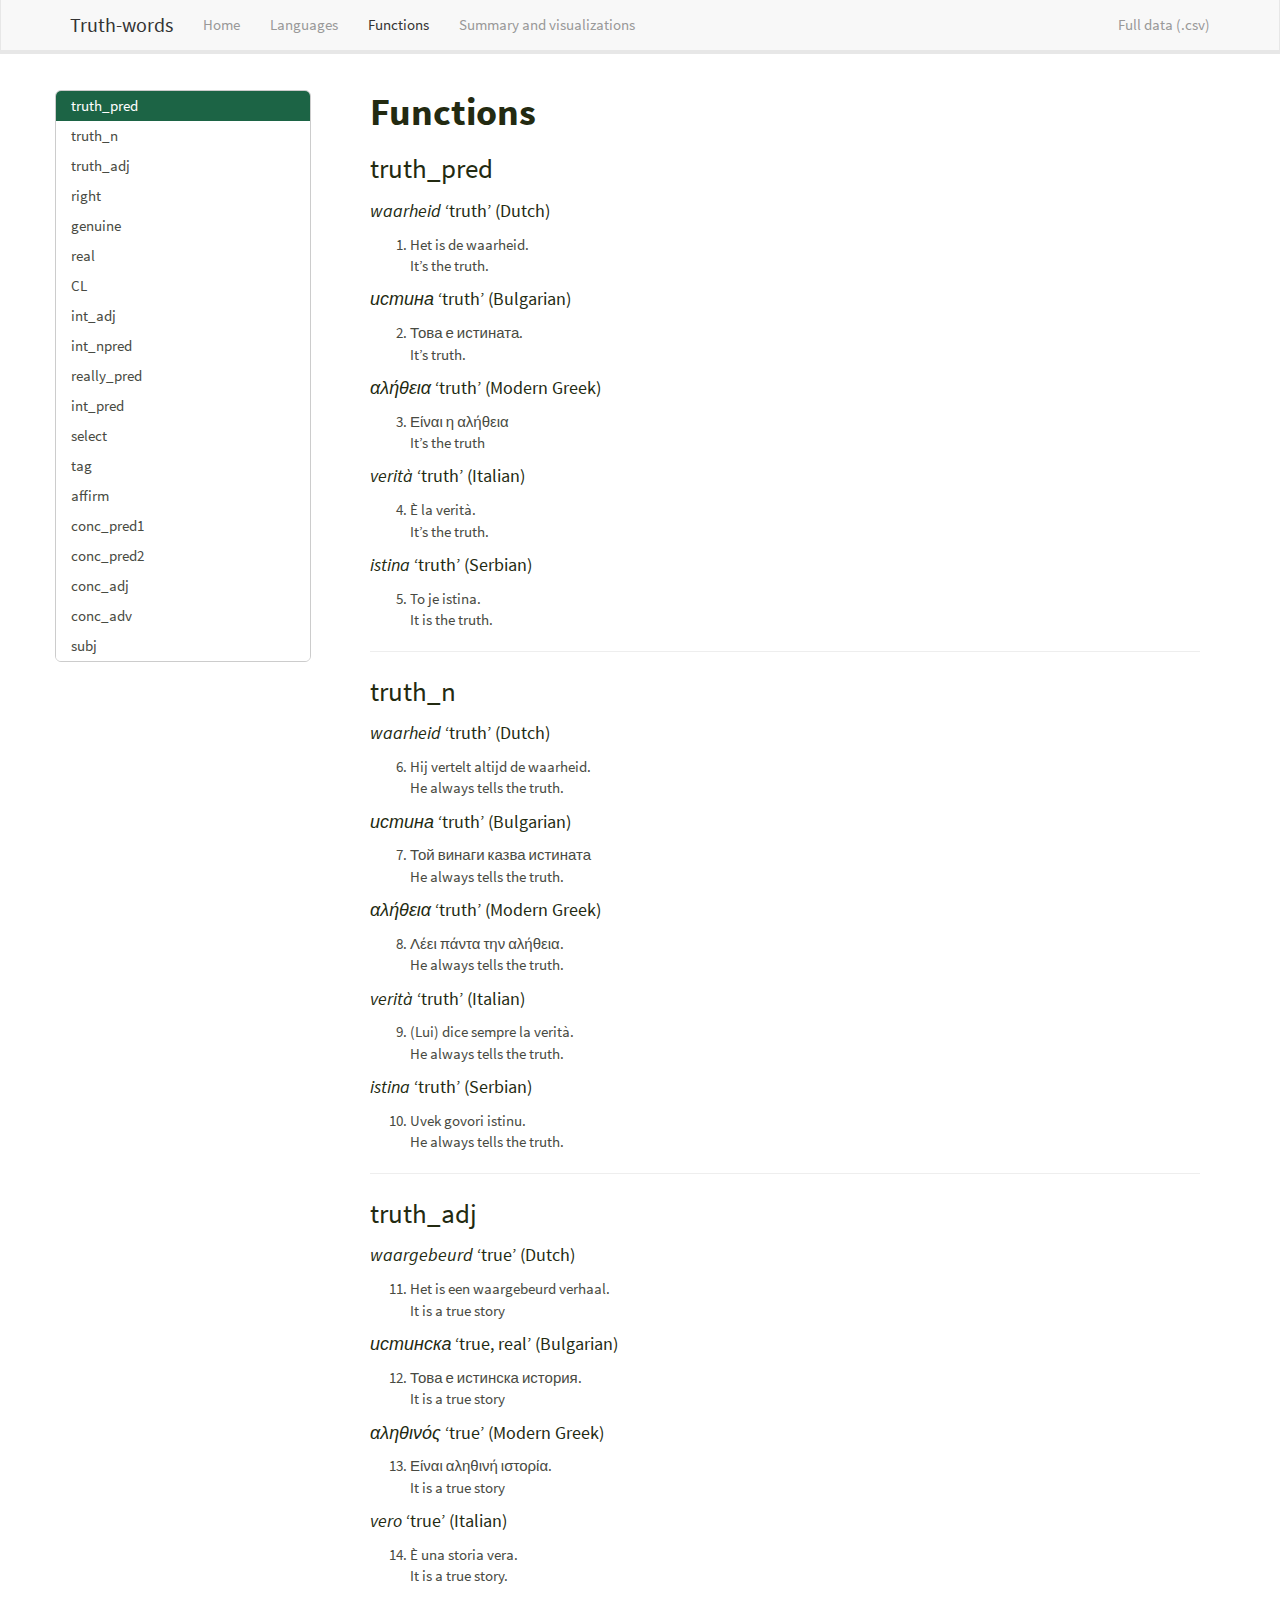
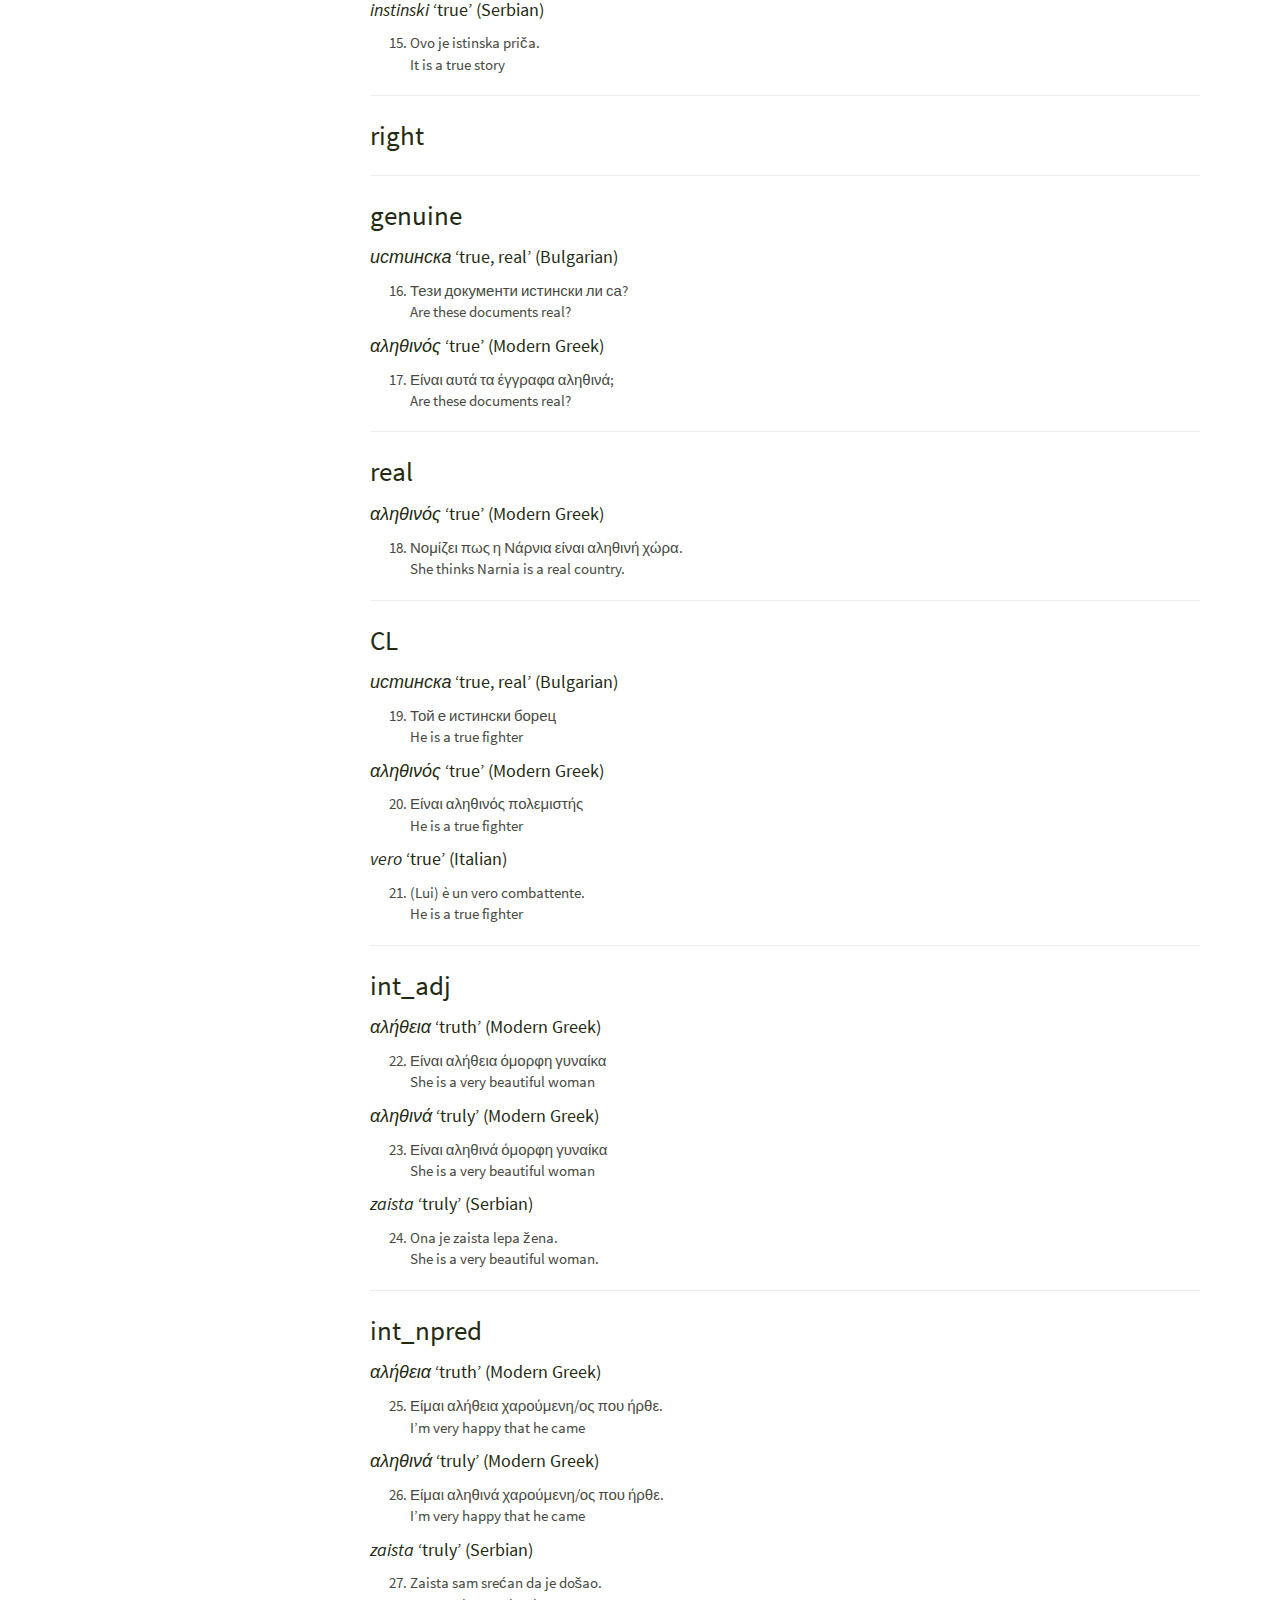
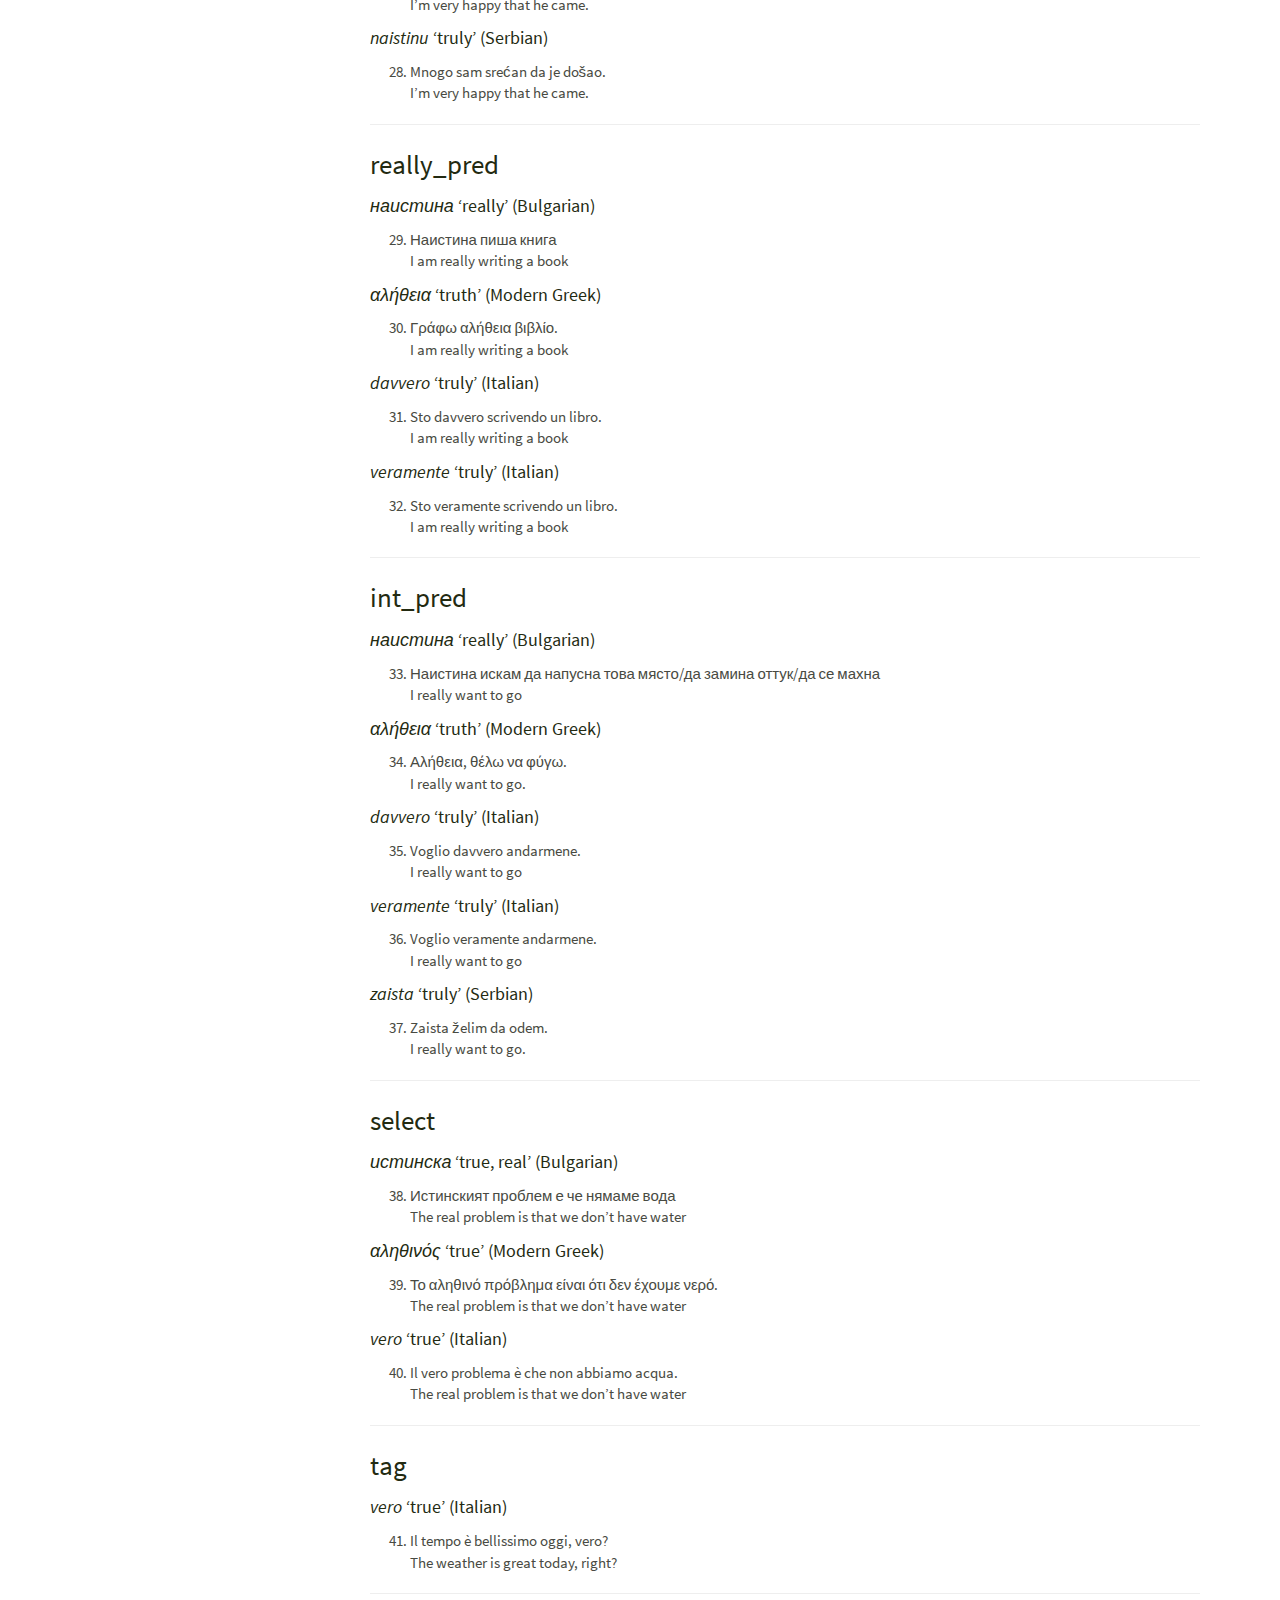
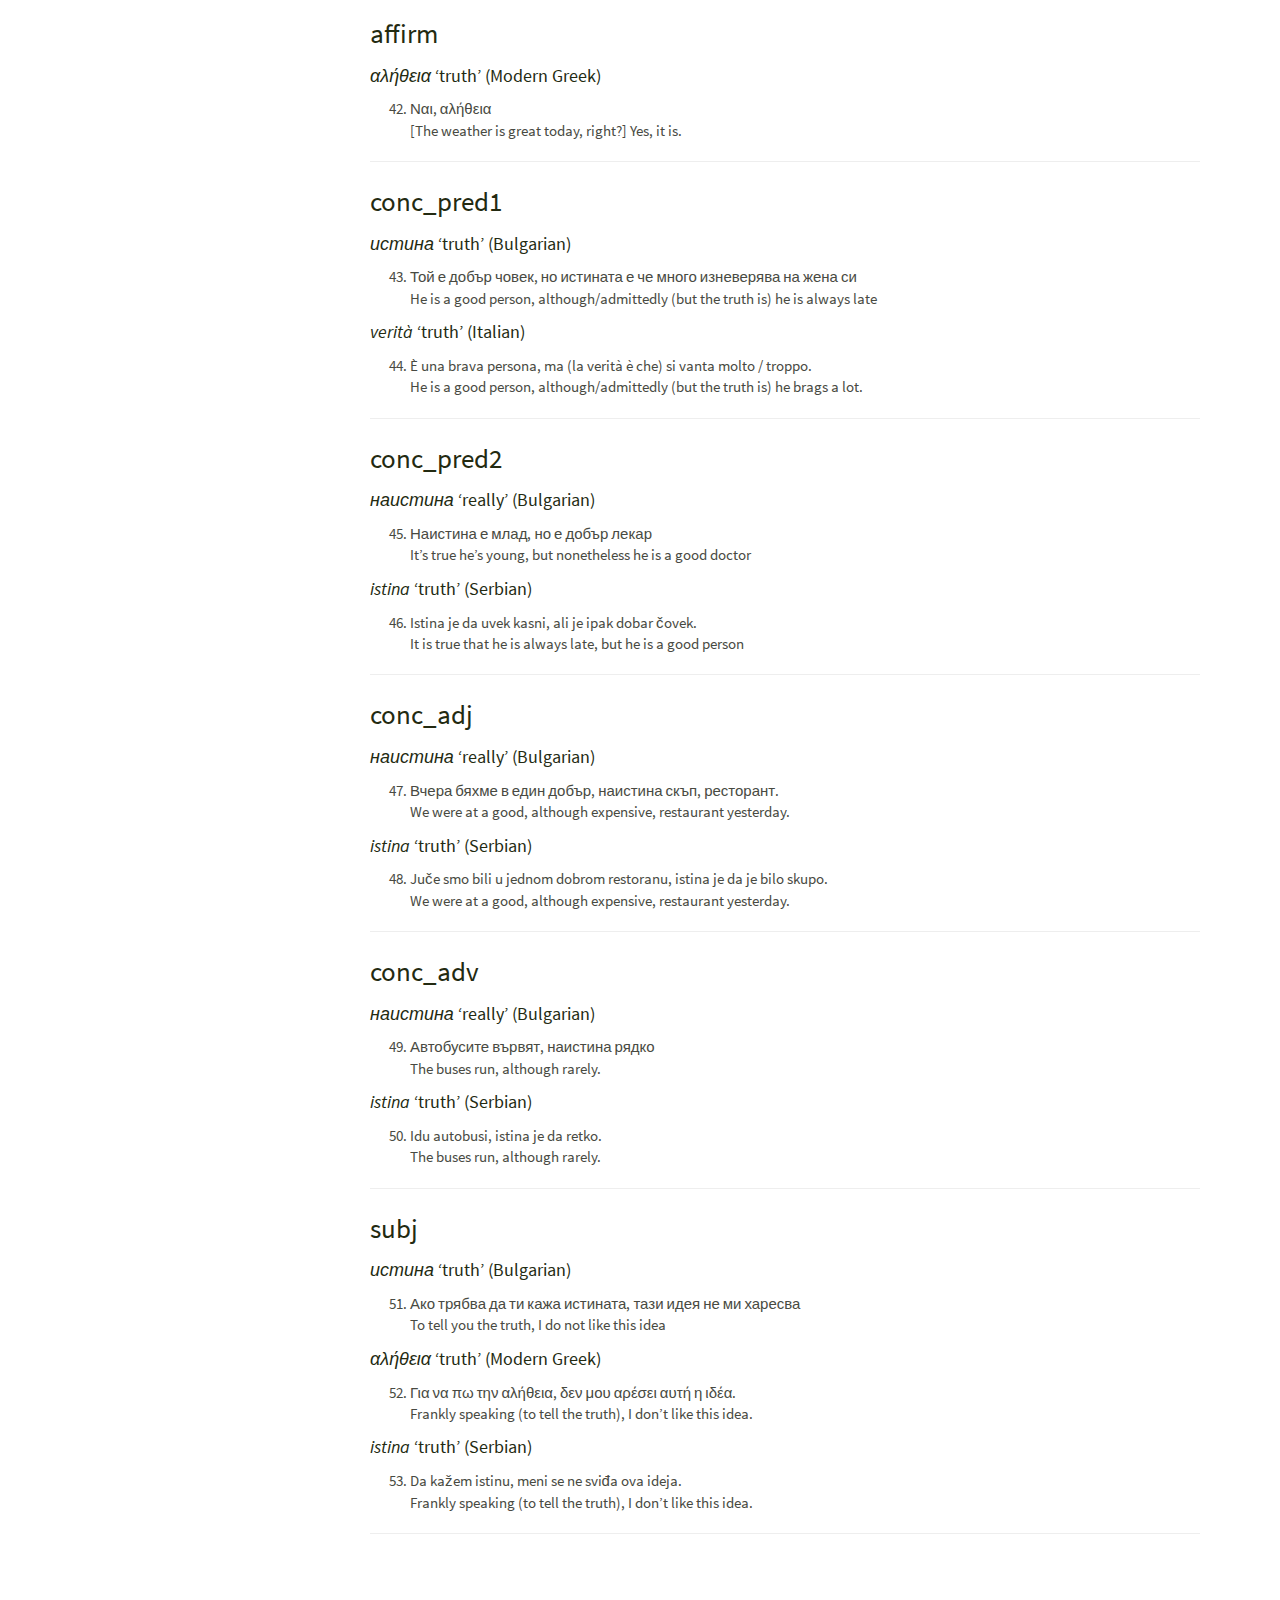
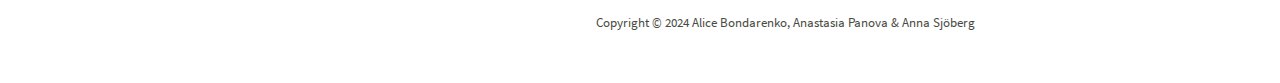
==== docs/functions.html @ 1bcda151 "Italian + maps" ====
<!DOCTYPE html>

<html>

<head>

<meta charset="utf-8" />
<meta name="generator" content="pandoc" />
<meta http-equiv="X-UA-Compatible" content="IE=EDGE" />




<title>Functions</title>

<script src="site_libs/header-attrs-2.27/header-attrs.js"></script>
<script src="site_libs/jquery-3.6.0/jquery-3.6.0.min.js"></script>
<meta name="viewport" content="width=device-width, initial-scale=1" />
<link href="site_libs/bootstrap-3.3.5/css/lumen.min.css" rel="stylesheet" />
<script src="site_libs/bootstrap-3.3.5/js/bootstrap.min.js"></script>
<script src="site_libs/bootstrap-3.3.5/shim/html5shiv.min.js"></script>
<script src="site_libs/bootstrap-3.3.5/shim/respond.min.js"></script>
<style>h1 {font-size: 34px;}
       h1.title {font-size: 38px;}
       h2 {font-size: 30px;}
       h3 {font-size: 24px;}
       h4 {font-size: 18px;}
       h5 {font-size: 16px;}
       h6 {font-size: 12px;}
       code {color: inherit; background-color: rgba(0, 0, 0, 0.04);}
       pre:not([class]) { background-color: white }</style>
<script src="site_libs/jqueryui-1.13.2/jquery-ui.min.js"></script>
<link href="site_libs/tocify-1.9.1/jquery.tocify.css" rel="stylesheet" />
<script src="site_libs/tocify-1.9.1/jquery.tocify.js"></script>
<script src="site_libs/navigation-1.1/tabsets.js"></script>
<link href="site_libs/highlightjs-9.12.0/default.css" rel="stylesheet" />
<script src="site_libs/highlightjs-9.12.0/highlight.js"></script>

<style type="text/css">
  code{white-space: pre-wrap;}
  span.smallcaps{font-variant: small-caps;}
  span.underline{text-decoration: underline;}
  div.column{display: inline-block; vertical-align: top; width: 50%;}
  div.hanging-indent{margin-left: 1.5em; text-indent: -1.5em;}
  ul.task-list{list-style: none;}
    </style>

<style type="text/css">code{white-space: pre;}</style>
<script type="text/javascript">
if (window.hljs) {
  hljs.configure({languages: []});
  hljs.initHighlightingOnLoad();
  if (document.readyState && document.readyState === "complete") {
    window.setTimeout(function() { hljs.initHighlighting(); }, 0);
  }
}
</script>






<link rel="stylesheet" href="style.css" type="text/css" />



<style type = "text/css">
.main-container {
  max-width: 940px;
  margin-left: auto;
  margin-right: auto;
}
img {
  max-width:100%;
}
.tabbed-pane {
  padding-top: 12px;
}
.html-widget {
  margin-bottom: 20px;
}
button.code-folding-btn:focus {
  outline: none;
}
summary {
  display: list-item;
}
details > summary > p:only-child {
  display: inline;
}
pre code {
  padding: 0;
}
</style>


<style type="text/css">
.dropdown-submenu {
  position: relative;
}
.dropdown-submenu>.dropdown-menu {
  top: 0;
  left: 100%;
  margin-top: -6px;
  margin-left: -1px;
  border-radius: 0 6px 6px 6px;
}
.dropdown-submenu:hover>.dropdown-menu {
  display: block;
}
.dropdown-submenu>a:after {
  display: block;
  content: " ";
  float: right;
  width: 0;
  height: 0;
  border-color: transparent;
  border-style: solid;
  border-width: 5px 0 5px 5px;
  border-left-color: #cccccc;
  margin-top: 5px;
  margin-right: -10px;
}
.dropdown-submenu:hover>a:after {
  border-left-color: #adb5bd;
}
.dropdown-submenu.pull-left {
  float: none;
}
.dropdown-submenu.pull-left>.dropdown-menu {
  left: -100%;
  margin-left: 10px;
  border-radius: 6px 0 6px 6px;
}
</style>

<script type="text/javascript">
// manage active state of menu based on current page
$(document).ready(function () {
  // active menu anchor
  href = window.location.pathname
  href = href.substr(href.lastIndexOf('/') + 1)
  if (href === "")
    href = "index.html";
  var menuAnchor = $('a[href="' + href + '"]');

  // mark the anchor link active (and if it's in a dropdown, also mark that active)
  var dropdown = menuAnchor.closest('li.dropdown');
  if (window.bootstrap) { // Bootstrap 4+
    menuAnchor.addClass('active');
    dropdown.find('> .dropdown-toggle').addClass('active');
  } else { // Bootstrap 3
    menuAnchor.parent().addClass('active');
    dropdown.addClass('active');
  }

  // Navbar adjustments
  var navHeight = $(".navbar").first().height() + 15;
  var style = document.createElement('style');
  var pt = "padding-top: " + navHeight + "px; ";
  var mt = "margin-top: -" + navHeight + "px; ";
  var css = "";
  // offset scroll position for anchor links (for fixed navbar)
  for (var i = 1; i <= 6; i++) {
    css += ".section h" + i + "{ " + pt + mt + "}\n";
  }
  style.innerHTML = "body {" + pt + "padding-bottom: 40px; }\n" + css;
  document.head.appendChild(style);
});
</script>

<!-- tabsets -->

<style type="text/css">
.tabset-dropdown > .nav-tabs {
  display: inline-table;
  max-height: 500px;
  min-height: 44px;
  overflow-y: auto;
  border: 1px solid #ddd;
  border-radius: 4px;
}

.tabset-dropdown > .nav-tabs > li.active:before, .tabset-dropdown > .nav-tabs.nav-tabs-open:before {
  content: "\e259";
  font-family: 'Glyphicons Halflings';
  display: inline-block;
  padding: 10px;
  border-right: 1px solid #ddd;
}

.tabset-dropdown > .nav-tabs.nav-tabs-open > li.active:before {
  content: "\e258";
  font-family: 'Glyphicons Halflings';
  border: none;
}

.tabset-dropdown > .nav-tabs > li.active {
  display: block;
}

.tabset-dropdown > .nav-tabs > li > a,
.tabset-dropdown > .nav-tabs > li > a:focus,
.tabset-dropdown > .nav-tabs > li > a:hover {
  border: none;
  display: inline-block;
  border-radius: 4px;
  background-color: transparent;
}

.tabset-dropdown > .nav-tabs.nav-tabs-open > li {
  display: block;
  float: none;
}

.tabset-dropdown > .nav-tabs > li {
  display: none;
}
</style>

<!-- code folding -->



<style type="text/css">

#TOC {
  margin: 25px 0px 20px 0px;
}
@media (max-width: 768px) {
#TOC {
  position: relative;
  width: 100%;
}
}

@media print {
.toc-content {
  /* see https://github.com/w3c/csswg-drafts/issues/4434 */
  float: right;
}
}

.toc-content {
  padding-left: 30px;
  padding-right: 40px;
}

div.main-container {
  max-width: 1200px;
}

div.tocify {
  width: 20%;
  max-width: 260px;
  max-height: 85%;
}

@media (min-width: 768px) and (max-width: 991px) {
  div.tocify {
    width: 25%;
  }
}

@media (max-width: 767px) {
  div.tocify {
    width: 100%;
    max-width: none;
  }
}

.tocify ul, .tocify li {
  line-height: 20px;
}

.tocify-subheader .tocify-item {
  font-size: 0.90em;
}

.tocify .list-group-item {
  border-radius: 0px;
}


</style>



</head>

<body>


<div class="container-fluid main-container">


<!-- setup 3col/9col grid for toc_float and main content  -->
<div class="row">
<div class="col-xs-12 col-sm-4 col-md-3">
<div id="TOC" class="tocify">
</div>
</div>

<div class="toc-content col-xs-12 col-sm-8 col-md-9">




<div class="navbar navbar-default  navbar-fixed-top" role="navigation">
  <div class="container">
    <div class="navbar-header">
      <button type="button" class="navbar-toggle collapsed" data-toggle="collapse" data-bs-toggle="collapse" data-target="#navbar" data-bs-target="#navbar">
        <span class="icon-bar"></span>
        <span class="icon-bar"></span>
        <span class="icon-bar"></span>
      </button>
      <a class="navbar-brand" href="index.html">Truth-words</a>
    </div>
    <div id="navbar" class="navbar-collapse collapse">
      <ul class="nav navbar-nav">
        <li>
  <a href="index.html">Home</a>
</li>
<li>
  <a href="languages.html">Languages</a>
</li>
<li>
  <a href="functions.html">Functions</a>
</li>
<li>
  <a href="summary.html">Summary and visualizations</a>
</li>
      </ul>
      <ul class="nav navbar-nav navbar-right">
        <li>
  <a href="data.csv">Full data (.csv)</a>
</li>
      </ul>
    </div><!--/.nav-collapse -->
  </div><!--/.container -->
</div><!--/.navbar -->

<div id="header">



<h1 class="title toc-ignore">Functions</h1>

</div>


<div id="truth_pred" class="section level2">
<h2>truth_pred</h2>
<div id="waarheid-truth-dutch" class="section level4">
<h4><em>waarheid</em> ‘truth’ (Dutch)</h4>
<ol class="example" style="list-style-type: decimal">
<li>Het is de waarheid.<br />
It’s the truth.</li>
</ol>
</div>
<div id="истина-truth-bulgarian" class="section level4">
<h4><em>истина</em> ‘truth’ (Bulgarian)</h4>
<ol start="2" class="example" style="list-style-type: decimal">
<li>Това е истината.<br />
It’s truth.</li>
</ol>
</div>
<div id="αλήθεια-truth-modern-greek" class="section level4">
<h4><em>αλήθεια</em> ‘truth’ (Modern Greek)</h4>
<ol start="3" class="example" style="list-style-type: decimal">
<li>Είναι η αλήθεια<br />
It’s the truth</li>
</ol>
</div>
<div id="verità-truth-italian" class="section level4">
<h4><em>verità</em> ‘truth’ (Italian)</h4>
<ol start="4" class="example" style="list-style-type: decimal">
<li>È la verità.<br />
It’s the truth.</li>
</ol>
</div>
<div id="istina-truth-serbian" class="section level4">
<h4><em>istina</em> ‘truth’ (Serbian)</h4>
<ol start="5" class="example" style="list-style-type: decimal">
<li>To je istina.<br />
It is the truth.</li>
</ol>
<hr />
</div>
</div>
<div id="truth_n" class="section level2">
<h2>truth_n</h2>
<div id="waarheid-truth-dutch-1" class="section level4">
<h4><em>waarheid</em> ‘truth’ (Dutch)</h4>
<ol start="6" class="example" style="list-style-type: decimal">
<li>Hij vertelt altijd de waarheid.<br />
He always tells the truth.</li>
</ol>
</div>
<div id="истина-truth-bulgarian-1" class="section level4">
<h4><em>истина</em> ‘truth’ (Bulgarian)</h4>
<ol start="7" class="example" style="list-style-type: decimal">
<li>Той винаги казва истината<br />
He always tells the truth.</li>
</ol>
</div>
<div id="αλήθεια-truth-modern-greek-1" class="section level4">
<h4><em>αλήθεια</em> ‘truth’ (Modern Greek)</h4>
<ol start="8" class="example" style="list-style-type: decimal">
<li>Λέει πάντα την αλήθεια.<br />
He always tells the truth.</li>
</ol>
</div>
<div id="verità-truth-italian-1" class="section level4">
<h4><em>verità</em> ‘truth’ (Italian)</h4>
<ol start="9" class="example" style="list-style-type: decimal">
<li>(Lui) dice sempre la verità.<br />
He always tells the truth.</li>
</ol>
</div>
<div id="istina-truth-serbian-1" class="section level4">
<h4><em>istina</em> ‘truth’ (Serbian)</h4>
<ol start="10" class="example" style="list-style-type: decimal">
<li>Uvek govori istinu.<br />
He always tells the truth.</li>
</ol>
<hr />
</div>
</div>
<div id="truth_adj" class="section level2">
<h2>truth_adj</h2>
<div id="waargebeurd-true-dutch" class="section level4">
<h4><em>waargebeurd</em> ‘true’ (Dutch)</h4>
<ol start="11" class="example" style="list-style-type: decimal">
<li>Het is een waargebeurd verhaal.<br />
It is a true story</li>
</ol>
</div>
<div id="истинска-true-real-bulgarian" class="section level4">
<h4><em>истинска</em> ‘true, real’ (Bulgarian)</h4>
<ol start="12" class="example" style="list-style-type: decimal">
<li>Това е истинска история.<br />
It is a true story</li>
</ol>
</div>
<div id="αληθινός-true-modern-greek" class="section level4">
<h4><em>αληθινός</em> ‘true’ (Modern Greek)</h4>
<ol start="13" class="example" style="list-style-type: decimal">
<li>Είναι αληθινή ιστορία.<br />
It is a true story</li>
</ol>
</div>
<div id="vero-true-italian" class="section level4">
<h4><em>vero</em> ‘true’ (Italian)</h4>
<ol start="14" class="example" style="list-style-type: decimal">
<li>È una storia vera.<br />
It is a true story.</li>
</ol>
</div>
<div id="instinski-true-serbian" class="section level4">
<h4><em>instinski</em> ‘true’ (Serbian)</h4>
<ol start="15" class="example" style="list-style-type: decimal">
<li>Ovo je istinska priča.<br />
It is a true story</li>
</ol>
<hr />
</div>
</div>
<div id="right" class="section level2">
<h2>right</h2>
<hr />
</div>
<div id="genuine" class="section level2">
<h2>genuine</h2>
<div id="истинска-true-real-bulgarian-1" class="section level4">
<h4><em>истинска</em> ‘true, real’ (Bulgarian)</h4>
<ol start="16" class="example" style="list-style-type: decimal">
<li>Тези документи истински ли са?<br />
Are these documents real?</li>
</ol>
</div>
<div id="αληθινός-true-modern-greek-1" class="section level4">
<h4><em>αληθινός</em> ‘true’ (Modern Greek)</h4>
<ol start="17" class="example" style="list-style-type: decimal">
<li>Είναι αυτά τα έγγραφα αληθινά;<br />
Are these documents real?</li>
</ol>
<hr />
</div>
</div>
<div id="real" class="section level2">
<h2>real</h2>
<div id="αληθινός-true-modern-greek-2" class="section level4">
<h4><em>αληθινός</em> ‘true’ (Modern Greek)</h4>
<ol start="18" class="example" style="list-style-type: decimal">
<li>Νομίζει πως η Νάρνια είναι αληθινή χώρα.<br />
She thinks Narnia is a real country.</li>
</ol>
<hr />
</div>
</div>
<div id="cl" class="section level2">
<h2>CL</h2>
<div id="истинска-true-real-bulgarian-2" class="section level4">
<h4><em>истинска</em> ‘true, real’ (Bulgarian)</h4>
<ol start="19" class="example" style="list-style-type: decimal">
<li>Той е истински борец<br />
He is a true fighter</li>
</ol>
</div>
<div id="αληθινός-true-modern-greek-3" class="section level4">
<h4><em>αληθινός</em> ‘true’ (Modern Greek)</h4>
<ol start="20" class="example" style="list-style-type: decimal">
<li>Είναι αληθινός πολεμιστής<br />
He is a true fighter</li>
</ol>
</div>
<div id="vero-true-italian-1" class="section level4">
<h4><em>vero</em> ‘true’ (Italian)</h4>
<ol start="21" class="example" style="list-style-type: decimal">
<li>(Lui) è un vero combattente.<br />
He is a true fighter</li>
</ol>
<hr />
</div>
</div>
<div id="int_adj" class="section level2">
<h2>int_adj</h2>
<div id="αλήθεια-truth-modern-greek-2" class="section level4">
<h4><em>αλήθεια</em> ‘truth’ (Modern Greek)</h4>
<ol start="22" class="example" style="list-style-type: decimal">
<li>Είναι αλήθεια όμορφη γυναίκα<br />
She is a very beautiful woman</li>
</ol>
</div>
<div id="αληθινά-truly-modern-greek" class="section level4">
<h4><em>αληθινά</em> ‘truly’ (Modern Greek)</h4>
<ol start="23" class="example" style="list-style-type: decimal">
<li>Είναι αληθινά όμορφη γυναίκα<br />
She is a very beautiful woman</li>
</ol>
</div>
<div id="zaista-truly-serbian" class="section level4">
<h4><em>zaista</em> ‘truly’ (Serbian)</h4>
<ol start="24" class="example" style="list-style-type: decimal">
<li>Ona je zaista lepa žena.<br />
She is a very beautiful woman.</li>
</ol>
<hr />
</div>
</div>
<div id="int_npred" class="section level2">
<h2>int_npred</h2>
<div id="αλήθεια-truth-modern-greek-3" class="section level4">
<h4><em>αλήθεια</em> ‘truth’ (Modern Greek)</h4>
<ol start="25" class="example" style="list-style-type: decimal">
<li>Είμαι αλήθεια χαρούμενη/ος που ήρθε.<br />
I’m very happy that he came</li>
</ol>
</div>
<div id="αληθινά-truly-modern-greek-1" class="section level4">
<h4><em>αληθινά</em> ‘truly’ (Modern Greek)</h4>
<ol start="26" class="example" style="list-style-type: decimal">
<li>Είμαι αληθινά χαρούμενη/ος που ήρθε.<br />
I’m very happy that he came</li>
</ol>
</div>
<div id="zaista-truly-serbian-1" class="section level4">
<h4><em>zaista</em> ‘truly’ (Serbian)</h4>
<ol start="27" class="example" style="list-style-type: decimal">
<li>Zaista sam srećan da je došao.<br />
I’m very happy that he came.</li>
</ol>
</div>
<div id="naistinu-truly-serbian" class="section level4">
<h4><em>naistinu</em> ‘truly’ (Serbian)</h4>
<ol start="28" class="example" style="list-style-type: decimal">
<li>Mnogo sam srećan da je došao.<br />
I’m very happy that he came.</li>
</ol>
<hr />
</div>
</div>
<div id="really_pred" class="section level2">
<h2>really_pred</h2>
<div id="наистина-really-bulgarian" class="section level4">
<h4><em>наистина</em> ‘really’ (Bulgarian)</h4>
<ol start="29" class="example" style="list-style-type: decimal">
<li>Наистина пиша книга<br />
I am really writing a book</li>
</ol>
</div>
<div id="αλήθεια-truth-modern-greek-4" class="section level4">
<h4><em>αλήθεια</em> ‘truth’ (Modern Greek)</h4>
<ol start="30" class="example" style="list-style-type: decimal">
<li>Γράφω αλήθεια βιβλίο.<br />
I am really writing a book</li>
</ol>
</div>
<div id="davvero-truly-italian" class="section level4">
<h4><em>davvero</em> ‘truly’ (Italian)</h4>
<ol start="31" class="example" style="list-style-type: decimal">
<li>Sto davvero scrivendo un libro.<br />
I am really writing a book</li>
</ol>
</div>
<div id="veramente-truly-italian" class="section level4">
<h4><em>veramente</em> ‘truly’ (Italian)</h4>
<ol start="32" class="example" style="list-style-type: decimal">
<li>Sto veramente scrivendo un libro.<br />
I am really writing a book</li>
</ol>
<hr />
</div>
</div>
<div id="int_pred" class="section level2">
<h2>int_pred</h2>
<div id="наистина-really-bulgarian-1" class="section level4">
<h4><em>наистина</em> ‘really’ (Bulgarian)</h4>
<ol start="33" class="example" style="list-style-type: decimal">
<li>Наистина искам да напусна това място/да замина оттук/да се
махна<br />
I really want to go</li>
</ol>
</div>
<div id="αλήθεια-truth-modern-greek-5" class="section level4">
<h4><em>αλήθεια</em> ‘truth’ (Modern Greek)</h4>
<ol start="34" class="example" style="list-style-type: decimal">
<li>Αλήθεια, θέλω να φύγω.<br />
I really want to go.</li>
</ol>
</div>
<div id="davvero-truly-italian-1" class="section level4">
<h4><em>davvero</em> ‘truly’ (Italian)</h4>
<ol start="35" class="example" style="list-style-type: decimal">
<li>Voglio davvero andarmene.<br />
I really want to go</li>
</ol>
</div>
<div id="veramente-truly-italian-1" class="section level4">
<h4><em>veramente</em> ‘truly’ (Italian)</h4>
<ol start="36" class="example" style="list-style-type: decimal">
<li>Voglio veramente andarmene.<br />
I really want to go</li>
</ol>
</div>
<div id="zaista-truly-serbian-2" class="section level4">
<h4><em>zaista</em> ‘truly’ (Serbian)</h4>
<ol start="37" class="example" style="list-style-type: decimal">
<li>Zaista želim da odem.<br />
I really want to go.</li>
</ol>
<hr />
</div>
</div>
<div id="select" class="section level2">
<h2>select</h2>
<div id="истинска-true-real-bulgarian-3" class="section level4">
<h4><em>истинска</em> ‘true, real’ (Bulgarian)</h4>
<ol start="38" class="example" style="list-style-type: decimal">
<li>Истинският проблем е че нямаме вода<br />
The real problem is that we don’t have water</li>
</ol>
</div>
<div id="αληθινός-true-modern-greek-4" class="section level4">
<h4><em>αληθινός</em> ‘true’ (Modern Greek)</h4>
<ol start="39" class="example" style="list-style-type: decimal">
<li>Το αληθινό πρόβλημα είναι ότι δεν έχουμε νερό.<br />
The real problem is that we don’t have water</li>
</ol>
</div>
<div id="vero-true-italian-2" class="section level4">
<h4><em>vero</em> ‘true’ (Italian)</h4>
<ol start="40" class="example" style="list-style-type: decimal">
<li>Il vero problema è che non abbiamo acqua.<br />
The real problem is that we don’t have water</li>
</ol>
<hr />
</div>
</div>
<div id="tag" class="section level2">
<h2>tag</h2>
<div id="vero-true-italian-3" class="section level4">
<h4><em>vero</em> ‘true’ (Italian)</h4>
<ol start="41" class="example" style="list-style-type: decimal">
<li>Il tempo è bellissimo oggi, vero?<br />
The weather is great today, right?</li>
</ol>
<hr />
</div>
</div>
<div id="affirm" class="section level2">
<h2>affirm</h2>
<div id="αλήθεια-truth-modern-greek-6" class="section level4">
<h4><em>αλήθεια</em> ‘truth’ (Modern Greek)</h4>
<ol start="42" class="example" style="list-style-type: decimal">
<li>Ναι, αλήθεια<br />
[The weather is great today, right?] Yes, it is.</li>
</ol>
<hr />
</div>
</div>
<div id="conc_pred1" class="section level2">
<h2>conc_pred1</h2>
<div id="истина-truth-bulgarian-2" class="section level4">
<h4><em>истина</em> ‘truth’ (Bulgarian)</h4>
<ol start="43" class="example" style="list-style-type: decimal">
<li>Той е добър човек, но истината е че много изневерява на жена
си<br />
He is a good person, although/admittedly (but the truth is) he is always
late</li>
</ol>
</div>
<div id="verità-truth-italian-2" class="section level4">
<h4><em>verità</em> ‘truth’ (Italian)</h4>
<ol start="44" class="example" style="list-style-type: decimal">
<li>È una brava persona, ma (la verità è che) si vanta molto /
troppo.<br />
He is a good person, although/admittedly (but the truth is) he brags a
lot.</li>
</ol>
<hr />
</div>
</div>
<div id="conc_pred2" class="section level2">
<h2>conc_pred2</h2>
<div id="наистина-really-bulgarian-2" class="section level4">
<h4><em>наистина</em> ‘really’ (Bulgarian)</h4>
<ol start="45" class="example" style="list-style-type: decimal">
<li>Наистина е млад, но е добър лекар<br />
It’s true he’s young, but nonetheless he is a good doctor</li>
</ol>
</div>
<div id="istina-truth-serbian-2" class="section level4">
<h4><em>istina</em> ‘truth’ (Serbian)</h4>
<ol start="46" class="example" style="list-style-type: decimal">
<li>Istina je da uvek kasni, ali je ipak dobar čovek.<br />
It is true that he is always late, but he is a good person</li>
</ol>
<hr />
</div>
</div>
<div id="conc_adj" class="section level2">
<h2>conc_adj</h2>
<div id="наистина-really-bulgarian-3" class="section level4">
<h4><em>наистина</em> ‘really’ (Bulgarian)</h4>
<ol start="47" class="example" style="list-style-type: decimal">
<li>Вчера бяхме в един добър, наистина скъп, ресторант.<br />
We were at a good, although expensive, restaurant yesterday.</li>
</ol>
</div>
<div id="istina-truth-serbian-3" class="section level4">
<h4><em>istina</em> ‘truth’ (Serbian)</h4>
<ol start="48" class="example" style="list-style-type: decimal">
<li>Juče smo bili u jednom dobrom restoranu, istina je da je bilo
skupo.<br />
We were at a good, although expensive, restaurant yesterday.</li>
</ol>
<hr />
</div>
</div>
<div id="conc_adv" class="section level2">
<h2>conc_adv</h2>
<div id="наистина-really-bulgarian-4" class="section level4">
<h4><em>наистина</em> ‘really’ (Bulgarian)</h4>
<ol start="49" class="example" style="list-style-type: decimal">
<li>Автобусите вървят, наистина рядко<br />
The buses run, although rarely.</li>
</ol>
</div>
<div id="istina-truth-serbian-4" class="section level4">
<h4><em>istina</em> ‘truth’ (Serbian)</h4>
<ol start="50" class="example" style="list-style-type: decimal">
<li>Idu autobusi, istina je da retko.<br />
The buses run, although rarely.</li>
</ol>
<hr />
</div>
</div>
<div id="subj" class="section level2">
<h2>subj</h2>
<div id="истина-truth-bulgarian-3" class="section level4">
<h4><em>истина</em> ‘truth’ (Bulgarian)</h4>
<ol start="51" class="example" style="list-style-type: decimal">
<li>Ако трябва да ти кажа истината, тази идея не ми харесва<br />
To tell you the truth, I do not like this idea</li>
</ol>
</div>
<div id="αλήθεια-truth-modern-greek-7" class="section level4">
<h4><em>αλήθεια</em> ‘truth’ (Modern Greek)</h4>
<ol start="52" class="example" style="list-style-type: decimal">
<li>Για να πω την αλήθεια, δεν μου αρέσει αυτή η ιδέα.<br />
Frankly speaking (to tell the truth), I don’t like this idea.</li>
</ol>
</div>
<div id="istina-truth-serbian-5" class="section level4">
<h4><em>istina</em> ‘truth’ (Serbian)</h4>
<ol start="53" class="example" style="list-style-type: decimal">
<li>Da kažem istinu, meni se ne sviđa ova ideja.<br />
Frankly speaking (to tell the truth), I don’t like this idea.</li>
</ol>
<hr />
</div>
</div>

<p style="margin-top: 80px; text-align: center; font-size: 13px">Copyright &copy; 2024 Alice Bondarenko,  Anastasia Panova & Anna Sjöberg</p>


</div>
</div>

</div>

<script>

// add bootstrap table styles to pandoc tables
function bootstrapStylePandocTables() {
  $('tr.odd').parent('tbody').parent('table').addClass('table table-condensed');
}
$(document).ready(function () {
  bootstrapStylePandocTables();
});


</script>

<!-- tabsets -->

<script>
$(document).ready(function () {
  window.buildTabsets("TOC");
});

$(document).ready(function () {
  $('.tabset-dropdown > .nav-tabs > li').click(function () {
    $(this).parent().toggleClass('nav-tabs-open');
  });
});
</script>

<!-- code folding -->

<script>
$(document).ready(function ()  {

    // temporarily add toc-ignore selector to headers for the consistency with Pandoc
    $('.unlisted.unnumbered').addClass('toc-ignore')

    // move toc-ignore selectors from section div to header
    $('div.section.toc-ignore')
        .removeClass('toc-ignore')
        .children('h1,h2,h3,h4,h5').addClass('toc-ignore');

    // establish options
    var options = {
      selectors: "h1,h2,h3",
      theme: "bootstrap3",
      context: '.toc-content',
      hashGenerator: function (text) {
        return text.replace(/[.\\/?&!#<>]/g, '').replace(/\s/g, '_');
      },
      ignoreSelector: ".toc-ignore",
      scrollTo: 0
    };
    options.showAndHide = true;
    options.smoothScroll = true;

    // tocify
    var toc = $("#TOC").tocify(options).data("toc-tocify");
});
</script>

<!-- dynamically load mathjax for compatibility with self-contained -->
<script>
  (function () {
    var script = document.createElement("script");
    script.type = "text/javascript";
    script.src  = "https://mathjax.rstudio.com/latest/MathJax.js?config=TeX-AMS-MML_HTMLorMML";
    document.getElementsByTagName("head")[0].appendChild(script);
  })();
</script>

</body>
</html>
---- docs/site_libs/bootstrap-3.3.5/css/lumen.min.css ----
@font-face {
  font-family: 'Source Sans Pro';
  font-style: normal;
  font-weight: 300;
  src: url(fonts/SourceSansProLight.ttf) format('truetype');
}
@font-face {
  font-family: 'Source Sans Pro';
  font-style: normal;
  font-weight: 400;
  src: url(fonts/SourceSansPro.ttf) format('truetype');
}
@font-face {
  font-family: 'Source Sans Pro';
  font-style: normal;
  font-weight: 700;
  src: url(fonts/SourceSansProBold.ttf) format('truetype');
}

@font-face {
  font-family: 'Source Sans Pro';
  font-style: italic;
  font-weight: 400;
  src: url(fonts/SourceSansProItalic.ttf) format('truetype');
}

/*
 * bootswatch v3.3.6
 * Homepage: http://bootswatch.com
 * Copyright 2012-2015 Thomas Park
 * Licensed under MIT
 * Based on Bootstrap
*//*!
 * Bootstrap v3.3.6 (http://getbootstrap.com)
 * Copyright 2011-2015 Twitter, Inc.
 * Licensed under MIT (https://github.com/twbs/bootstrap/blob/master/LICENSE)
 *//*! normalize.css v3.0.3 | MIT License | github.com/necolas/normalize.css */html{font-family:sans-serif;-ms-text-size-adjust:100%;-webkit-text-size-adjust:100%}body{margin:0}article,aside,details,figcaption,figure,footer,header,hgroup,main,menu,nav,section,summary{display:block}audio,canvas,progress,video{display:inline-block;vertical-align:baseline}audio:not([controls]){display:none;height:0}[hidden],template{display:none}a{background-color:transparent}a:active,a:hover{outline:0}abbr[title]{border-bottom:1px dotted}b,strong{font-weight:bold}dfn{font-style:italic}h1{font-size:2em;margin:0.67em 0}mark{background:#ff0;color:#000}small{font-size:80%}sub,sup{font-size:75%;line-height:0;position:relative;vertical-align:baseline}sup{top:-0.5em}sub{bottom:-0.25em}img{border:0}svg:not(:root){overflow:hidden}figure{margin:1em 40px}hr{-webkit-box-sizing:content-box;-moz-box-sizing:content-box;box-sizing:content-box;height:0}pre{overflow:auto}code,kbd,pre,samp{font-family:monospace, monospace;font-size:1em}button,input,optgroup,select,textarea{color:inherit;font:inherit;margin:0}button{overflow:visible}button,select{text-transform:none}button,html input[type="button"],input[type="reset"],input[type="submit"]{-webkit-appearance:button;cursor:pointer}button[disabled],html input[disabled]{cursor:default}button::-moz-focus-inner,input::-moz-focus-inner{border:0;padding:0}input{line-height:normal}input[type="checkbox"],input[type="radio"]{-webkit-box-sizing:border-box;-moz-box-sizing:border-box;box-sizing:border-box;padding:0}input[type="number"]::-webkit-inner-spin-button,input[type="number"]::-webkit-outer-spin-button{height:auto}input[type="search"]{-webkit-appearance:textfield;-webkit-box-sizing:content-box;-moz-box-sizing:content-box;box-sizing:content-box}input[type="search"]::-webkit-search-cancel-button,input[type="search"]::-webkit-search-decoration{-webkit-appearance:none}fieldset{border:1px solid #c0c0c0;margin:0 2px;padding:0.35em 0.625em 0.75em}legend{border:0;padding:0}textarea{overflow:auto}optgroup{font-weight:bold}table{border-collapse:collapse;border-spacing:0}td,th{padding:0}/*! Source: https://github.com/h5bp/html5-boilerplate/blob/master/src/css/main.css */@media print{*,*:before,*:after{background:transparent !important;color:#000 !important;-webkit-box-shadow:none !important;box-shadow:none !important;text-shadow:none !important}a,a:visited{text-decoration:underline}a[href]:after{content:" (" attr(href) ")"}abbr[title]:after{content:" (" attr(title) ")"}a[href^="#"]:after,a[href^="javascript:"]:after{content:""}pre,blockquote{border:1px solid #999;page-break-inside:avoid}thead{display:table-header-group}tr,img{page-break-inside:avoid}img{max-width:100% !important}p,h2,h3{orphans:3;widows:3}h2,h3{page-break-after:avoid}.navbar{display:none}.btn>.caret,.dropup>.btn>.caret{border-top-color:#000 !important}.label{border:1px solid #000}.table{border-collapse:collapse !important}.table td,.table th{background-color:#fff !important}.table-bordered th,.table-bordered td{border:1px solid #ddd !important}}@font-face{font-family:'Glyphicons Halflings';src:url('../fonts/glyphicons-halflings-regular.eot');src:url('../fonts/glyphicons-halflings-regular.eot?#iefix') format('embedded-opentype'),url('../fonts/glyphicons-halflings-regular.woff') format('woff'),url('../fonts/glyphicons-halflings-regular.ttf') format('truetype'),url('../fonts/glyphicons-halflings-regular.svg#glyphicons_halflingsregular') format('svg')}.glyphicon{position:relative;top:1px;display:inline-block;font-family:'Glyphicons Halflings';font-style:normal;font-weight:normal;line-height:1;-webkit-font-smoothing:antialiased;-moz-osx-font-smoothing:grayscale}.glyphicon-asterisk:before{content:"\002a"}.glyphicon-plus:before{content:"\002b"}.glyphicon-euro:before,.glyphicon-eur:before{content:"\20ac"}.glyphicon-minus:before{content:"\2212"}.glyphicon-cloud:before{content:"\2601"}.glyphicon-envelope:before{content:"\2709"}.glyphicon-pencil:before{content:"\270f"}.glyphicon-glass:before{content:"\e001"}.glyphicon-music:before{content:"\e002"}.glyphicon-search:before{content:"\e003"}.glyphicon-heart:before{content:"\e005"}.glyphicon-star:before{content:"\e006"}.glyphicon-star-empty:before{content:"\e007"}.glyphicon-user:before{content:"\e008"}.glyphicon-film:before{content:"\e009"}.glyphicon-th-large:before{content:"\e010"}.glyphicon-th:before{content:"\e011"}.glyphicon-th-list:before{content:"\e012"}.glyphicon-ok:before{content:"\e013"}.glyphicon-remove:before{content:"\e014"}.glyphicon-zoom-in:before{content:"\e015"}.glyphicon-zoom-out:before{content:"\e016"}.glyphicon-off:before{content:"\e017"}.glyphicon-signal:before{content:"\e018"}.glyphicon-cog:before{content:"\e019"}.glyphicon-trash:before{content:"\e020"}.glyphicon-home:before{content:"\e021"}.glyphicon-file:before{content:"\e022"}.glyphicon-time:before{content:"\e023"}.glyphicon-road:before{content:"\e024"}.glyphicon-download-alt:before{content:"\e025"}.glyphicon-download:before{content:"\e026"}.glyphicon-upload:before{content:"\e027"}.glyphicon-inbox:before{content:"\e028"}.glyphicon-play-circle:before{content:"\e029"}.glyphicon-repeat:before{content:"\e030"}.glyphicon-refresh:before{content:"\e031"}.glyphicon-list-alt:before{content:"\e032"}.glyphicon-lock:before{content:"\e033"}.glyphicon-flag:before{content:"\e034"}.glyphicon-headphones:before{content:"\e035"}.glyphicon-volume-off:before{content:"\e036"}.glyphicon-volume-down:before{content:"\e037"}.glyphicon-volume-up:before{content:"\e038"}.glyphicon-qrcode:before{content:"\e039"}.glyphicon-barcode:before{content:"\e040"}.glyphicon-tag:before{content:"\e041"}.glyphicon-tags:before{content:"\e042"}.glyphicon-book:before{content:"\e043"}.glyphicon-bookmark:before{content:"\e044"}.glyphicon-print:before{content:"\e045"}.glyphicon-camera:before{content:"\e046"}.glyphicon-font:before{content:"\e047"}.glyphicon-bold:before{content:"\e048"}.glyphicon-italic:before{content:"\e049"}.glyphicon-text-height:before{content:"\e050"}.glyphicon-text-width:before{content:"\e051"}.glyphicon-align-left:before{content:"\e052"}.glyphicon-align-center:before{content:"\e053"}.glyphicon-align-right:before{content:"\e054"}.glyphicon-align-justify:before{content:"\e055"}.glyphicon-list:before{content:"\e056"}.glyphicon-indent-left:before{content:"\e057"}.glyphicon-indent-right:before{content:"\e058"}.glyphicon-facetime-video:before{content:"\e059"}.glyphicon-picture:before{content:"\e060"}.glyphicon-map-marker:before{content:"\e062"}.glyphicon-adjust:before{content:"\e063"}.glyphicon-tint:before{content:"\e064"}.glyphicon-edit:before{content:"\e065"}.glyphicon-share:before{content:"\e066"}.glyphicon-check:before{content:"\e067"}.glyphicon-move:before{content:"\e068"}.glyphicon-step-backward:before{content:"\e069"}.glyphicon-fast-backward:before{content:"\e070"}.glyphicon-backward:before{content:"\e071"}.glyphicon-play:before{content:"\e072"}.glyphicon-pause:before{content:"\e073"}.glyphicon-stop:before{content:"\e074"}.glyphicon-forward:before{content:"\e075"}.glyphicon-fast-forward:before{content:"\e076"}.glyphicon-step-forward:before{content:"\e077"}.glyphicon-eject:before{content:"\e078"}.glyphicon-chevron-left:before{content:"\e079"}.glyphicon-chevron-right:before{content:"\e080"}.glyphicon-plus-sign:before{content:"\e081"}.glyphicon-minus-sign:before{content:"\e082"}.glyphicon-remove-sign:before{content:"\e083"}.glyphicon-ok-sign:before{content:"\e084"}.glyphicon-question-sign:before{content:"\e085"}.glyphicon-info-sign:before{content:"\e086"}.glyphicon-screenshot:before{content:"\e087"}.glyphicon-remove-circle:before{content:"\e088"}.glyphicon-ok-circle:before{content:"\e089"}.glyphicon-ban-circle:before{content:"\e090"}.glyphicon-arrow-left:before{content:"\e091"}.glyphicon-arrow-right:before{content:"\e092"}.glyphicon-arrow-up:before{content:"\e093"}.glyphicon-arrow-down:before{content:"\e094"}.glyphicon-share-alt:before{content:"\e095"}.glyphicon-resize-full:before{content:"\e096"}.glyphicon-resize-small:before{content:"\e097"}.glyphicon-exclamation-sign:before{content:"\e101"}.glyphicon-gift:before{content:"\e102"}.glyphicon-leaf:before{content:"\e103"}.glyphicon-fire:before{content:"\e104"}.glyphicon-eye-open:before{content:"\e105"}.glyphicon-eye-close:before{content:"\e106"}.glyphicon-warning-sign:before{content:"\e107"}.glyphicon-plane:before{content:"\e108"}.glyphicon-calendar:before{content:"\e109"}.glyphicon-random:before{content:"\e110"}.glyphicon-comment:before{content:"\e111"}.glyphicon-magnet:before{content:"\e112"}.glyphicon-chevron-up:before{content:"\e113"}.glyphicon-chevron-down:before{content:"\e114"}.glyphicon-retweet:before{content:"\e115"}.glyphicon-shopping-cart:before{content:"\e116"}.glyphicon-folder-close:before{content:"\e117"}.glyphicon-folder-open:before{content:"\e118"}.glyphicon-resize-vertical:before{content:"\e119"}.glyphicon-resize-horizontal:before{content:"\e120"}.glyphicon-hdd:before{content:"\e121"}.glyphicon-bullhorn:before{content:"\e122"}.glyphicon-bell:before{content:"\e123"}.glyphicon-certificate:before{content:"\e124"}.glyphicon-thumbs-up:before{content:"\e125"}.glyphicon-thumbs-down:before{content:"\e126"}.glyphicon-hand-right:before{content:"\e127"}.glyphicon-hand-left:before{content:"\e128"}.glyphicon-hand-up:before{content:"\e129"}.glyphicon-hand-down:before{content:"\e130"}.glyphicon-circle-arrow-right:before{content:"\e131"}.glyphicon-circle-arrow-left:before{content:"\e132"}.glyphicon-circle-arrow-up:before{content:"\e133"}.glyphicon-circle-arrow-down:before{content:"\e134"}.glyphicon-globe:before{content:"\e135"}.glyphicon-wrench:before{content:"\e136"}.glyphicon-tasks:before{content:"\e137"}.glyphicon-filter:before{content:"\e138"}.glyphicon-briefcase:before{content:"\e139"}.glyphicon-fullscreen:before{content:"\e140"}.glyphicon-dashboard:before{content:"\e141"}.glyphicon-paperclip:before{content:"\e142"}.glyphicon-heart-empty:before{content:"\e143"}.glyphicon-link:before{content:"\e144"}.glyphicon-phone:before{content:"\e145"}.glyphicon-pushpin:before{content:"\e146"}.glyphicon-usd:before{content:"\e148"}.glyphicon-gbp:before{content:"\e149"}.glyphicon-sort:before{content:"\e150"}.glyphicon-sort-by-alphabet:before{content:"\e151"}.glyphicon-sort-by-alphabet-alt:before{content:"\e152"}.glyphicon-sort-by-order:before{content:"\e153"}.glyphicon-sort-by-order-alt:before{content:"\e154"}.glyphicon-sort-by-attributes:before{content:"\e155"}.glyphicon-sort-by-attributes-alt:before{content:"\e156"}.glyphicon-unchecked:before{content:"\e157"}.glyphicon-expand:before{content:"\e158"}.glyphicon-collapse-down:before{content:"\e159"}.glyphicon-collapse-up:before{content:"\e160"}.glyphicon-log-in:before{content:"\e161"}.glyphicon-flash:before{content:"\e162"}.glyphicon-log-out:before{content:"\e163"}.glyphicon-new-window:before{content:"\e164"}.glyphicon-record:before{content:"\e165"}.glyphicon-save:before{content:"\e166"}.glyphicon-open:before{content:"\e167"}.glyphicon-saved:before{content:"\e168"}.glyphicon-import:before{content:"\e169"}.glyphicon-export:before{content:"\e170"}.glyphicon-send:before{content:"\e171"}.glyphicon-floppy-disk:before{content:"\e172"}.glyphicon-floppy-saved:before{content:"\e173"}.glyphicon-floppy-remove:before{content:"\e174"}.glyphicon-floppy-save:before{content:"\e175"}.glyphicon-floppy-open:before{content:"\e176"}.glyphicon-credit-card:before{content:"\e177"}.glyphicon-transfer:before{content:"\e178"}.glyphicon-cutlery:before{content:"\e179"}.glyphicon-header:before{content:"\e180"}.glyphicon-compressed:before{content:"\e181"}.glyphicon-earphone:before{content:"\e182"}.glyphicon-phone-alt:before{content:"\e183"}.glyphicon-tower:before{content:"\e184"}.glyphicon-stats:before{content:"\e185"}.glyphicon-sd-video:before{content:"\e186"}.glyphicon-hd-video:before{content:"\e187"}.glyphicon-subtitles:before{content:"\e188"}.glyphicon-sound-stereo:before{content:"\e189"}.glyphicon-sound-dolby:before{content:"\e190"}.glyphicon-sound-5-1:before{content:"\e191"}.glyphicon-sound-6-1:before{content:"\e192"}.glyphicon-sound-7-1:before{content:"\e193"}.glyphicon-copyright-mark:before{content:"\e194"}.glyphicon-registration-mark:before{content:"\e195"}.glyphicon-cloud-download:before{content:"\e197"}.glyphicon-cloud-upload:before{content:"\e198"}.glyphicon-tree-conifer:before{content:"\e199"}.glyphicon-tree-deciduous:before{content:"\e200"}.glyphicon-cd:before{content:"\e201"}.glyphicon-save-file:before{content:"\e202"}.glyphicon-open-file:before{content:"\e203"}.glyphicon-level-up:before{content:"\e204"}.glyphicon-copy:before{content:"\e205"}.glyphicon-paste:before{content:"\e206"}.glyphicon-alert:before{content:"\e209"}.glyphicon-equalizer:before{content:"\e210"}.glyphicon-king:before{content:"\e211"}.glyphicon-queen:before{content:"\e212"}.glyphicon-pawn:before{content:"\e213"}.glyphicon-bishop:before{content:"\e214"}.glyphicon-knight:before{content:"\e215"}.glyphicon-baby-formula:before{content:"\e216"}.glyphicon-tent:before{content:"\26fa"}.glyphicon-blackboard:before{content:"\e218"}.glyphicon-bed:before{content:"\e219"}.glyphicon-apple:before{content:"\f8ff"}.glyphicon-erase:before{content:"\e221"}.glyphicon-hourglass:before{content:"\231b"}.glyphicon-lamp:before{content:"\e223"}.glyphicon-duplicate:before{content:"\e224"}.glyphicon-piggy-bank:before{content:"\e225"}.glyphicon-scissors:before{content:"\e226"}.glyphicon-bitcoin:before{content:"\e227"}.glyphicon-btc:before{content:"\e227"}.glyphicon-xbt:before{content:"\e227"}.glyphicon-yen:before{content:"\00a5"}.glyphicon-jpy:before{content:"\00a5"}.glyphicon-ruble:before{content:"\20bd"}.glyphicon-rub:before{content:"\20bd"}.glyphicon-scale:before{content:"\e230"}.glyphicon-ice-lolly:before{content:"\e231"}.glyphicon-ice-lolly-tasted:before{content:"\e232"}.glyphicon-education:before{content:"\e233"}.glyphicon-option-horizontal:before{content:"\e234"}.glyphicon-option-vertical:before{content:"\e235"}.glyphicon-menu-hamburger:before{content:"\e236"}.glyphicon-modal-window:before{content:"\e237"}.glyphicon-oil:before{content:"\e238"}.glyphicon-grain:before{content:"\e239"}.glyphicon-sunglasses:before{content:"\e240"}.glyphicon-text-size:before{content:"\e241"}.glyphicon-text-color:before{content:"\e242"}.glyphicon-text-background:before{content:"\e243"}.glyphicon-object-align-top:before{content:"\e244"}.glyphicon-object-align-bottom:before{content:"\e245"}.glyphicon-object-align-horizontal:before{content:"\e246"}.glyphicon-object-align-left:before{content:"\e247"}.glyphicon-object-align-vertical:before{content:"\e248"}.glyphicon-object-align-right:before{content:"\e249"}.glyphicon-triangle-right:before{content:"\e250"}.glyphicon-triangle-left:before{content:"\e251"}.glyphicon-triangle-bottom:before{content:"\e252"}.glyphicon-triangle-top:before{content:"\e253"}.glyphicon-console:before{content:"\e254"}.glyphicon-superscript:before{content:"\e255"}.glyphicon-subscript:before{content:"\e256"}.glyphicon-menu-left:before{content:"\e257"}.glyphicon-menu-right:before{content:"\e258"}.glyphicon-menu-down:before{content:"\e259"}.glyphicon-menu-up:before{content:"\e260"}*{-webkit-box-sizing:border-box;-moz-box-sizing:border-box;box-sizing:border-box}*:before,*:after{-webkit-box-sizing:border-box;-moz-box-sizing:border-box;box-sizing:border-box}html{font-size:10px;-webkit-tap-highlight-color:rgba(0,0,0,0)}body{font-family:"Source Sans Pro","Helvetica Neue",Helvetica,Arial,sans-serif;font-size:14px;line-height:1.42857143;color:#555555;background-color:#ffffff}input,button,select,textarea{font-family:inherit;font-size:inherit;line-height:inherit}a{color:#158cba;text-decoration:none}a:hover,a:focus{color:#158cba;text-decoration:underline}a:focus{outline:thin dotted;outline:5px auto -webkit-focus-ring-color;outline-offset:-2px}figure{margin:0}img{vertical-align:middle}.img-responsive,.thumbnail>img,.thumbnail a>img,.carousel-inner>.item>img,.carousel-inner>.item>a>img{display:block;max-width:100%;height:auto}.img-rounded{border-radius:5px}.img-thumbnail{padding:4px;line-height:1.42857143;background-color:#ffffff;border:1px solid #eeeeee;border-radius:4px;-webkit-transition:all .2s ease-in-out;-o-transition:all .2s ease-in-out;transition:all .2s ease-in-out;display:inline-block;max-width:100%;height:auto}.img-circle{border-radius:50%}hr{margin-top:20px;margin-bottom:20px;border:0;border-top:1px solid #eeeeee}.sr-only{position:absolute;width:1px;height:1px;margin:-1px;padding:0;overflow:hidden;clip:rect(0, 0, 0, 0);border:0}.sr-only-focusable:active,.sr-only-focusable:focus{position:static;width:auto;height:auto;margin:0;overflow:visible;clip:auto}[role="button"]{cursor:pointer}h1,h2,h3,h4,h5,h6,.h1,.h2,.h3,.h4,.h5,.h6{font-family:inherit;font-weight:400;line-height:1.1;color:#333333}h1 small,h2 small,h3 small,h4 small,h5 small,h6 small,.h1 small,.h2 small,.h3 small,.h4 small,.h5 small,.h6 small,h1 .small,h2 .small,h3 .small,h4 .small,h5 .small,h6 .small,.h1 .small,.h2 .small,.h3 .small,.h4 .small,.h5 .small,.h6 .small{font-weight:normal;line-height:1;color:#999999}h1,.h1,h2,.h2,h3,.h3{margin-top:20px;margin-bottom:10px}h1 small,.h1 small,h2 small,.h2 small,h3 small,.h3 small,h1 .small,.h1 .small,h2 .small,.h2 .small,h3 .small,.h3 .small{font-size:65%}h4,.h4,h5,.h5,h6,.h6{margin-top:10px;margin-bottom:10px}h4 small,.h4 small,h5 small,.h5 small,h6 small,.h6 small,h4 .small,.h4 .small,h5 .small,.h5 .small,h6 .small,.h6 .small{font-size:75%}h1,.h1{font-size:36px}h2,.h2{font-size:30px}h3,.h3{font-size:24px}h4,.h4{font-size:18px}h5,.h5{font-size:14px}h6,.h6{font-size:12px}p{margin:0 0 10px}.lead{margin-bottom:20px;font-size:16px;font-weight:300;line-height:1.4}@media (min-width:768px){.lead{font-size:21px}}small,.small{font-size:85%}mark,.mark{background-color:#ff851b;padding:.2em}.text-left{text-align:left}.text-right{text-align:right}.text-center{text-align:center}.text-justify{text-align:justify}.text-nowrap{white-space:nowrap}.text-lowercase{text-transform:lowercase}.text-uppercase{text-transform:uppercase}.text-capitalize{text-transform:capitalize}.text-muted{color:#999999}.text-primary{color:#158cba}a.text-primary:hover,a.text-primary:focus{color:#106a8c}.text-success{color:#ffffff}a.text-success:hover,a.text-success:focus{color:#e6e6e6}.text-info{color:#ffffff}a.text-info:hover,a.text-info:focus{color:#e6e6e6}.text-warning{color:#ffffff}a.text-warning:hover,a.text-warning:focus{color:#e6e6e6}.text-danger{color:#ffffff}a.text-danger:hover,a.text-danger:focus{color:#e6e6e6}.bg-primary{color:#fff;background-color:#158cba}a.bg-primary:hover,a.bg-primary:focus{background-color:#106a8c}.bg-success{background-color:#28b62c}a.bg-success:hover,a.bg-success:focus{background-color:#1f8c22}.bg-info{background-color:#75caeb}a.bg-info:hover,a.bg-info:focus{background-color:#48b9e5}.bg-warning{background-color:#ff851b}a.bg-warning:hover,a.bg-warning:focus{background-color:#e76b00}.bg-danger{background-color:#ff4136}a.bg-danger:hover,a.bg-danger:focus{background-color:#ff1103}.page-header{padding-bottom:9px;margin:40px 0 20px;border-bottom:1px solid #eeeeee}ul,ol{margin-top:0;margin-bottom:10px}ul ul,ol ul,ul ol,ol ol{margin-bottom:0}.list-unstyled{padding-left:0;list-style:none}.list-inline{padding-left:0;list-style:none;margin-left:-5px}.list-inline>li{display:inline-block;padding-left:5px;padding-right:5px}dl{margin-top:0;margin-bottom:20px}dt,dd{line-height:1.42857143}dt{font-weight:bold}dd{margin-left:0}@media (min-width:768px){.dl-horizontal dt{float:left;width:160px;clear:left;text-align:right;overflow:hidden;text-overflow:ellipsis;white-space:nowrap}.dl-horizontal dd{margin-left:180px}}abbr[title],abbr[data-original-title]{cursor:help;border-bottom:1px dotted #999999}.initialism{font-size:90%;text-transform:uppercase}blockquote{padding:10px 20px;margin:0 0 20px;font-size:17.5px;border-left:5px solid #eeeeee}blockquote p:last-child,blockquote ul:last-child,blockquote ol:last-child{margin-bottom:0}blockquote footer,blockquote small,blockquote .small{display:block;font-size:80%;line-height:1.42857143;color:#999999}blockquote footer:before,blockquote small:before,blockquote .small:before{content:'\2014 \00A0'}.blockquote-reverse,blockquote.pull-right{padding-right:15px;padding-left:0;border-right:5px solid #eeeeee;border-left:0;text-align:right}.blockquote-reverse footer:before,blockquote.pull-right footer:before,.blockquote-reverse small:before,blockquote.pull-right small:before,.blockquote-reverse .small:before,blockquote.pull-right .small:before{content:''}.blockquote-reverse footer:after,blockquote.pull-right footer:after,.blockquote-reverse small:after,blockquote.pull-right small:after,.blockquote-reverse .small:after,blockquote.pull-right .small:after{content:'\00A0 \2014'}address{margin-bottom:20px;font-style:normal;line-height:1.42857143}code,kbd,pre,samp{font-family:monospace}code{padding:2px 4px;font-size:90%;color:#c7254e;background-color:#f9f2f4;border-radius:4px}kbd{padding:2px 4px;font-size:90%;color:#ffffff;background-color:#333333;border-radius:2px;-webkit-box-shadow:inset 0 -1px 0 rgba(0,0,0,0.25);box-shadow:inset 0 -1px 0 rgba(0,0,0,0.25)}kbd kbd{padding:0;font-size:100%;font-weight:bold;-webkit-box-shadow:none;box-shadow:none}pre{display:block;padding:9.5px;margin:0 0 10px;font-size:13px;line-height:1.42857143;word-break:break-all;word-wrap:break-word;color:#333333;background-color:#f5f5f5;border:1px solid #cccccc;border-radius:4px}pre code{padding:0;font-size:inherit;color:inherit;white-space:pre-wrap;background-color:transparent;border-radius:0}.pre-scrollable{max-height:340px;overflow-y:scroll}.container{margin-right:auto;margin-left:auto;padding-left:15px;padding-right:15px}@media (min-width:768px){.container{width:750px}}@media (min-width:992px){.container{width:970px}}@media (min-width:1200px){.container{width:1170px}}.container-fluid{margin-right:auto;margin-left:auto;padding-left:15px;padding-right:15px}.row{margin-left:-15px;margin-right:-15px}.col-xs-1,.col-sm-1,.col-md-1,.col-lg-1,.col-xs-2,.col-sm-2,.col-md-2,.col-lg-2,.col-xs-3,.col-sm-3,.col-md-3,.col-lg-3,.col-xs-4,.col-sm-4,.col-md-4,.col-lg-4,.col-xs-5,.col-sm-5,.col-md-5,.col-lg-5,.col-xs-6,.col-sm-6,.col-md-6,.col-lg-6,.col-xs-7,.col-sm-7,.col-md-7,.col-lg-7,.col-xs-8,.col-sm-8,.col-md-8,.col-lg-8,.col-xs-9,.col-sm-9,.col-md-9,.col-lg-9,.col-xs-10,.col-sm-10,.col-md-10,.col-lg-10,.col-xs-11,.col-sm-11,.col-md-11,.col-lg-11,.col-xs-12,.col-sm-12,.col-md-12,.col-lg-12{position:relative;min-height:1px;padding-left:15px;padding-right:15px}.col-xs-1,.col-xs-2,.col-xs-3,.col-xs-4,.col-xs-5,.col-xs-6,.col-xs-7,.col-xs-8,.col-xs-9,.col-xs-10,.col-xs-11,.col-xs-12{float:left}.col-xs-12{width:100%}.col-xs-11{width:91.66666667%}.col-xs-10{width:83.33333333%}.col-xs-9{width:75%}.col-xs-8{width:66.66666667%}.col-xs-7{width:58.33333333%}.col-xs-6{width:50%}.col-xs-5{width:41.66666667%}.col-xs-4{width:33.33333333%}.col-xs-3{width:25%}.col-xs-2{width:16.66666667%}.col-xs-1{width:8.33333333%}.col-xs-pull-12{right:100%}.col-xs-pull-11{right:91.66666667%}.col-xs-pull-10{right:83.33333333%}.col-xs-pull-9{right:75%}.col-xs-pull-8{right:66.66666667%}.col-xs-pull-7{right:58.33333333%}.col-xs-pull-6{right:50%}.col-xs-pull-5{right:41.66666667%}.col-xs-pull-4{right:33.33333333%}.col-xs-pull-3{right:25%}.col-xs-pull-2{right:16.66666667%}.col-xs-pull-1{right:8.33333333%}.col-xs-pull-0{right:auto}.col-xs-push-12{left:100%}.col-xs-push-11{left:91.66666667%}.col-xs-push-10{left:83.33333333%}.col-xs-push-9{left:75%}.col-xs-push-8{left:66.66666667%}.col-xs-push-7{left:58.33333333%}.col-xs-push-6{left:50%}.col-xs-push-5{left:41.66666667%}.col-xs-push-4{left:33.33333333%}.col-xs-push-3{left:25%}.col-xs-push-2{left:16.66666667%}.col-xs-push-1{left:8.33333333%}.col-xs-push-0{left:auto}.col-xs-offset-12{margin-left:100%}.col-xs-offset-11{margin-left:91.66666667%}.col-xs-offset-10{margin-left:83.33333333%}.col-xs-offset-9{margin-left:75%}.col-xs-offset-8{margin-left:66.66666667%}.col-xs-offset-7{margin-left:58.33333333%}.col-xs-offset-6{margin-left:50%}.col-xs-offset-5{margin-left:41.66666667%}.col-xs-offset-4{margin-left:33.33333333%}.col-xs-offset-3{margin-left:25%}.col-xs-offset-2{margin-left:16.66666667%}.col-xs-offset-1{margin-left:8.33333333%}.col-xs-offset-0{margin-left:0%}@media (min-width:768px){.col-sm-1,.col-sm-2,.col-sm-3,.col-sm-4,.col-sm-5,.col-sm-6,.col-sm-7,.col-sm-8,.col-sm-9,.col-sm-10,.col-sm-11,.col-sm-12{float:left}.col-sm-12{width:100%}.col-sm-11{width:91.66666667%}.col-sm-10{width:83.33333333%}.col-sm-9{width:75%}.col-sm-8{width:66.66666667%}.col-sm-7{width:58.33333333%}.col-sm-6{width:50%}.col-sm-5{width:41.66666667%}.col-sm-4{width:33.33333333%}.col-sm-3{width:25%}.col-sm-2{width:16.66666667%}.col-sm-1{width:8.33333333%}.col-sm-pull-12{right:100%}.col-sm-pull-11{right:91.66666667%}.col-sm-pull-10{right:83.33333333%}.col-sm-pull-9{right:75%}.col-sm-pull-8{right:66.66666667%}.col-sm-pull-7{right:58.33333333%}.col-sm-pull-6{right:50%}.col-sm-pull-5{right:41.66666667%}.col-sm-pull-4{right:33.33333333%}.col-sm-pull-3{right:25%}.col-sm-pull-2{right:16.66666667%}.col-sm-pull-1{right:8.33333333%}.col-sm-pull-0{right:auto}.col-sm-push-12{left:100%}.col-sm-push-11{left:91.66666667%}.col-sm-push-10{left:83.33333333%}.col-sm-push-9{left:75%}.col-sm-push-8{left:66.66666667%}.col-sm-push-7{left:58.33333333%}.col-sm-push-6{left:50%}.col-sm-push-5{left:41.66666667%}.col-sm-push-4{left:33.33333333%}.col-sm-push-3{left:25%}.col-sm-push-2{left:16.66666667%}.col-sm-push-1{left:8.33333333%}.col-sm-push-0{left:auto}.col-sm-offset-12{margin-left:100%}.col-sm-offset-11{margin-left:91.66666667%}.col-sm-offset-10{margin-left:83.33333333%}.col-sm-offset-9{margin-left:75%}.col-sm-offset-8{margin-left:66.66666667%}.col-sm-offset-7{margin-left:58.33333333%}.col-sm-offset-6{margin-left:50%}.col-sm-offset-5{margin-left:41.66666667%}.col-sm-offset-4{margin-left:33.33333333%}.col-sm-offset-3{margin-left:25%}.col-sm-offset-2{margin-left:16.66666667%}.col-sm-offset-1{margin-left:8.33333333%}.col-sm-offset-0{margin-left:0%}}@media (min-width:992px){.col-md-1,.col-md-2,.col-md-3,.col-md-4,.col-md-5,.col-md-6,.col-md-7,.col-md-8,.col-md-9,.col-md-10,.col-md-11,.col-md-12{float:left}.col-md-12{width:100%}.col-md-11{width:91.66666667%}.col-md-10{width:83.33333333%}.col-md-9{width:75%}.col-md-8{width:66.66666667%}.col-md-7{width:58.33333333%}.col-md-6{width:50%}.col-md-5{width:41.66666667%}.col-md-4{width:33.33333333%}.col-md-3{width:25%}.col-md-2{width:16.66666667%}.col-md-1{width:8.33333333%}.col-md-pull-12{right:100%}.col-md-pull-11{right:91.66666667%}.col-md-pull-10{right:83.33333333%}.col-md-pull-9{right:75%}.col-md-pull-8{right:66.66666667%}.col-md-pull-7{right:58.33333333%}.col-md-pull-6{right:50%}.col-md-pull-5{right:41.66666667%}.col-md-pull-4{right:33.33333333%}.col-md-pull-3{right:25%}.col-md-pull-2{right:16.66666667%}.col-md-pull-1{right:8.33333333%}.col-md-pull-0{right:auto}.col-md-push-12{left:100%}.col-md-push-11{left:91.66666667%}.col-md-push-10{left:83.33333333%}.col-md-push-9{left:75%}.col-md-push-8{left:66.66666667%}.col-md-push-7{left:58.33333333%}.col-md-push-6{left:50%}.col-md-push-5{left:41.66666667%}.col-md-push-4{left:33.33333333%}.col-md-push-3{left:25%}.col-md-push-2{left:16.66666667%}.col-md-push-1{left:8.33333333%}.col-md-push-0{left:auto}.col-md-offset-12{margin-left:100%}.col-md-offset-11{margin-left:91.66666667%}.col-md-offset-10{margin-left:83.33333333%}.col-md-offset-9{margin-left:75%}.col-md-offset-8{margin-left:66.66666667%}.col-md-offset-7{margin-left:58.33333333%}.col-md-offset-6{margin-left:50%}.col-md-offset-5{margin-left:41.66666667%}.col-md-offset-4{margin-left:33.33333333%}.col-md-offset-3{margin-left:25%}.col-md-offset-2{margin-left:16.66666667%}.col-md-offset-1{margin-left:8.33333333%}.col-md-offset-0{margin-left:0%}}@media (min-width:1200px){.col-lg-1,.col-lg-2,.col-lg-3,.col-lg-4,.col-lg-5,.col-lg-6,.col-lg-7,.col-lg-8,.col-lg-9,.col-lg-10,.col-lg-11,.col-lg-12{float:left}.col-lg-12{width:100%}.col-lg-11{width:91.66666667%}.col-lg-10{width:83.33333333%}.col-lg-9{width:75%}.col-lg-8{width:66.66666667%}.col-lg-7{width:58.33333333%}.col-lg-6{width:50%}.col-lg-5{width:41.66666667%}.col-lg-4{width:33.33333333%}.col-lg-3{width:25%}.col-lg-2{width:16.66666667%}.col-lg-1{width:8.33333333%}.col-lg-pull-12{right:100%}.col-lg-pull-11{right:91.66666667%}.col-lg-pull-10{right:83.33333333%}.col-lg-pull-9{right:75%}.col-lg-pull-8{right:66.66666667%}.col-lg-pull-7{right:58.33333333%}.col-lg-pull-6{right:50%}.col-lg-pull-5{right:41.66666667%}.col-lg-pull-4{right:33.33333333%}.col-lg-pull-3{right:25%}.col-lg-pull-2{right:16.66666667%}.col-lg-pull-1{right:8.33333333%}.col-lg-pull-0{right:auto}.col-lg-push-12{left:100%}.col-lg-push-11{left:91.66666667%}.col-lg-push-10{left:83.33333333%}.col-lg-push-9{left:75%}.col-lg-push-8{left:66.66666667%}.col-lg-push-7{left:58.33333333%}.col-lg-push-6{left:50%}.col-lg-push-5{left:41.66666667%}.col-lg-push-4{left:33.33333333%}.col-lg-push-3{left:25%}.col-lg-push-2{left:16.66666667%}.col-lg-push-1{left:8.33333333%}.col-lg-push-0{left:auto}.col-lg-offset-12{margin-left:100%}.col-lg-offset-11{margin-left:91.66666667%}.col-lg-offset-10{margin-left:83.33333333%}.col-lg-offset-9{margin-left:75%}.col-lg-offset-8{margin-left:66.66666667%}.col-lg-offset-7{margin-left:58.33333333%}.col-lg-offset-6{margin-left:50%}.col-lg-offset-5{margin-left:41.66666667%}.col-lg-offset-4{margin-left:33.33333333%}.col-lg-offset-3{margin-left:25%}.col-lg-offset-2{margin-left:16.66666667%}.col-lg-offset-1{margin-left:8.33333333%}.col-lg-offset-0{margin-left:0%}}table{background-color:transparent}caption{padding-top:8px;padding-bottom:8px;color:#999999;text-align:left}th{}.table{width:100%;max-width:100%;margin-bottom:20px}.table>thead>tr>th,.table>tbody>tr>th,.table>tfoot>tr>th,.table>thead>tr>td,.table>tbody>tr>td,.table>tfoot>tr>td{padding:8px;line-height:1.42857143;vertical-align:top;border-top:1px solid #eeeeee}.table>thead>tr>th{vertical-align:bottom;border-bottom:2px solid #eeeeee}.table>caption+thead>tr:first-child>th,.table>colgroup+thead>tr:first-child>th,.table>thead:first-child>tr:first-child>th,.table>caption+thead>tr:first-child>td,.table>colgroup+thead>tr:first-child>td,.table>thead:first-child>tr:first-child>td{border-top:0}.table>tbody+tbody{border-top:2px solid #eeeeee}.table .table{background-color:#ffffff}.table-condensed>thead>tr>th,.table-condensed>tbody>tr>th,.table-condensed>tfoot>tr>th,.table-condensed>thead>tr>td,.table-condensed>tbody>tr>td,.table-condensed>tfoot>tr>td{padding:5px}.table-bordered{border:1px solid #eeeeee}.table-bordered>thead>tr>th,.table-bordered>tbody>tr>th,.table-bordered>tfoot>tr>th,.table-bordered>thead>tr>td,.table-bordered>tbody>tr>td,.table-bordered>tfoot>tr>td{border:1px solid #eeeeee}.table-bordered>thead>tr>th,.table-bordered>thead>tr>td{border-bottom-width:2px}.table-striped>tbody>tr:nth-of-type(odd){background-color:#f9f9f9}.table-hover>tbody>tr:hover{background-color:#f5f5f5}table col[class*="col-"]{position:static;float:none;display:table-column}table td[class*="col-"],table th[class*="col-"]{position:static;float:none;display:table-cell}.table>thead>tr>td.active,.table>tbody>tr>td.active,.table>tfoot>tr>td.active,.table>thead>tr>th.active,.table>tbody>tr>th.active,.table>tfoot>tr>th.active,.table>thead>tr.active>td,.table>tbody>tr.active>td,.table>tfoot>tr.active>td,.table>thead>tr.active>th,.table>tbody>tr.active>th,.table>tfoot>tr.active>th{background-color:#f5f5f5}.table-hover>tbody>tr>td.active:hover,.table-hover>tbody>tr>th.active:hover,.table-hover>tbody>tr.active:hover>td,.table-hover>tbody>tr:hover>.active,.table-hover>tbody>tr.active:hover>th{background-color:#e8e8e8}.table>thead>tr>td.success,.table>tbody>tr>td.success,.table>tfoot>tr>td.success,.table>thead>tr>th.success,.table>tbody>tr>th.success,.table>tfoot>tr>th.success,.table>thead>tr.success>td,.table>tbody>tr.success>td,.table>tfoot>tr.success>td,.table>thead>tr.success>th,.table>tbody>tr.success>th,.table>tfoot>tr.success>th{background-color:#28b62c}.table-hover>tbody>tr>td.success:hover,.table-hover>tbody>tr>th.success:hover,.table-hover>tbody>tr.success:hover>td,.table-hover>tbody>tr:hover>.success,.table-hover>tbody>tr.success:hover>th{background-color:#23a127}.table>thead>tr>td.info,.table>tbody>tr>td.info,.table>tfoot>tr>td.info,.table>thead>tr>th.info,.table>tbody>tr>th.info,.table>tfoot>tr>th.info,.table>thead>tr.info>td,.table>tbody>tr.info>td,.table>tfoot>tr.info>td,.table>thead>tr.info>th,.table>tbody>tr.info>th,.table>tfoot>tr.info>th{background-color:#75caeb}.table-hover>tbody>tr>td.info:hover,.table-hover>tbody>tr>th.info:hover,.table-hover>tbody>tr.info:hover>td,.table-hover>tbody>tr:hover>.info,.table-hover>tbody>tr.info:hover>th{background-color:#5fc1e8}.table>thead>tr>td.warning,.table>tbody>tr>td.warning,.table>tfoot>tr>td.warning,.table>thead>tr>th.warning,.table>tbody>tr>th.warning,.table>tfoot>tr>th.warning,.table>thead>tr.warning>td,.table>tbody>tr.warning>td,.table>tfoot>tr.warning>td,.table>thead>tr.warning>th,.table>tbody>tr.warning>th,.table>tfoot>tr.warning>th{background-color:#ff851b}.table-hover>tbody>tr>td.warning:hover,.table-hover>tbody>tr>th.warning:hover,.table-hover>tbody>tr.warning:hover>td,.table-hover>tbody>tr:hover>.warning,.table-hover>tbody>tr.warning:hover>th{background-color:#ff7701}.table>thead>tr>td.danger,.table>tbody>tr>td.danger,.table>tfoot>tr>td.danger,.table>thead>tr>th.danger,.table>tbody>tr>th.danger,.table>tfoot>tr>th.danger,.table>thead>tr.danger>td,.table>tbody>tr.danger>td,.table>tfoot>tr.danger>td,.table>thead>tr.danger>th,.table>tbody>tr.danger>th,.table>tfoot>tr.danger>th{background-color:#ff4136}.table-hover>tbody>tr>td.danger:hover,.table-hover>tbody>tr>th.danger:hover,.table-hover>tbody>tr.danger:hover>td,.table-hover>tbody>tr:hover>.danger,.table-hover>tbody>tr.danger:hover>th{background-color:#ff291c}.table-responsive{overflow-x:auto;min-height:0.01%}@media screen and (max-width:767px){.table-responsive{width:100%;margin-bottom:15px;overflow-y:hidden;-ms-overflow-style:-ms-autohiding-scrollbar;border:1px solid #eeeeee}.table-responsive>.table{margin-bottom:0}.table-responsive>.table>thead>tr>th,.table-responsive>.table>tbody>tr>th,.table-responsive>.table>tfoot>tr>th,.table-responsive>.table>thead>tr>td,.table-responsive>.table>tbody>tr>td,.table-responsive>.table>tfoot>tr>td{white-space:nowrap}.table-responsive>.table-bordered{border:0}.table-responsive>.table-bordered>thead>tr>th:first-child,.table-responsive>.table-bordered>tbody>tr>th:first-child,.table-responsive>.table-bordered>tfoot>tr>th:first-child,.table-responsive>.table-bordered>thead>tr>td:first-child,.table-responsive>.table-bordered>tbody>tr>td:first-child,.table-responsive>.table-bordered>tfoot>tr>td:first-child{border-left:0}.table-responsive>.table-bordered>thead>tr>th:last-child,.table-responsive>.table-bordered>tbody>tr>th:last-child,.table-responsive>.table-bordered>tfoot>tr>th:last-child,.table-responsive>.table-bordered>thead>tr>td:last-child,.table-responsive>.table-bordered>tbody>tr>td:last-child,.table-responsive>.table-bordered>tfoot>tr>td:last-child{border-right:0}.table-responsive>.table-bordered>tbody>tr:last-child>th,.table-responsive>.table-bordered>tfoot>tr:last-child>th,.table-responsive>.table-bordered>tbody>tr:last-child>td,.table-responsive>.table-bordered>tfoot>tr:last-child>td{border-bottom:0}}fieldset{padding:0;margin:0;border:0;min-width:0}legend{display:block;width:100%;padding:0;margin-bottom:20px;font-size:21px;line-height:inherit;color:#333333;border:0;border-bottom:1px solid #e5e5e5}label{display:inline-block;max-width:100%;margin-bottom:5px;font-weight:bold}input[type="search"]{-webkit-box-sizing:border-box;-moz-box-sizing:border-box;box-sizing:border-box}input[type="radio"],input[type="checkbox"]{margin:4px 0 0;margin-top:1px \9;line-height:normal}input[type="file"]{display:block}input[type="range"]{display:block;width:100%}select[multiple],select[size]{height:auto}input[type="file"]:focus,input[type="radio"]:focus,input[type="checkbox"]:focus{outline:thin dotted;outline:5px auto -webkit-focus-ring-color;outline-offset:-2px}output{display:block;padding-top:8px;font-size:14px;line-height:1.42857143;color:#555555}.form-control{display:block;width:100%;height:38px;padding:7px 12px;font-size:14px;line-height:1.42857143;color:#555555;background-color:#ffffff;background-image:none;border:1px solid #e7e7e7;border-radius:4px;-webkit-box-shadow:inset 0 1px 1px rgba(0,0,0,0.075);box-shadow:inset 0 1px 1px rgba(0,0,0,0.075);-webkit-transition:border-color ease-in-out .15s,-webkit-box-shadow ease-in-out .15s;-o-transition:border-color ease-in-out .15s,box-shadow ease-in-out .15s;transition:border-color ease-in-out .15s,box-shadow ease-in-out .15s}.form-control:focus{border-color:#66afe9;outline:0;-webkit-box-shadow:inset 0 1px 1px rgba(0,0,0,0.075),0 0 8px rgba(102,175,233,0.6);box-shadow:inset 0 1px 1px rgba(0,0,0,0.075),0 0 8px rgba(102,175,233,0.6)}.form-control::-moz-placeholder{color:#999999;opacity:1}.form-control:-ms-input-placeholder{color:#999999}.form-control::-webkit-input-placeholder{color:#999999}.form-control::-ms-expand{border:0;background-color:transparent}.form-control[disabled],.form-control[readonly],fieldset[disabled] .form-control{background-color:#eeeeee;opacity:1}.form-control[disabled],fieldset[disabled] .form-control{cursor:not-allowed}textarea.form-control{height:auto}input[type="search"]{-webkit-appearance:none}@media screen and (-webkit-min-device-pixel-ratio:0){input[type="date"].form-control,input[type="time"].form-control,input[type="datetime-local"].form-control,input[type="month"].form-control{line-height:38px}input[type="date"].input-sm,input[type="time"].input-sm,input[type="datetime-local"].input-sm,input[type="month"].input-sm,.input-group-sm input[type="date"],.input-group-sm input[type="time"],.input-group-sm input[type="datetime-local"],.input-group-sm input[type="month"]{line-height:28px}input[type="date"].input-lg,input[type="time"].input-lg,input[type="datetime-local"].input-lg,input[type="month"].input-lg,.input-group-lg input[type="date"],.input-group-lg input[type="time"],.input-group-lg input[type="datetime-local"],.input-group-lg input[type="month"]{line-height:52px}}.form-group{margin-bottom:15px}.radio,.checkbox{position:relative;display:block;margin-top:10px;margin-bottom:10px}.radio label,.checkbox label{min-height:20px;padding-left:20px;margin-bottom:0;font-weight:normal;cursor:pointer}.radio input[type="radio"],.radio-inline input[type="radio"],.checkbox input[type="checkbox"],.checkbox-inline input[type="checkbox"]{position:absolute;margin-left:-20px;margin-top:4px \9}.radio+.radio,.checkbox+.checkbox{margin-top:-5px}.radio-inline,.checkbox-inline{position:relative;display:inline-block;padding-left:20px;margin-bottom:0;vertical-align:middle;font-weight:normal;cursor:pointer}.radio-inline+.radio-inline,.checkbox-inline+.checkbox-inline{margin-top:0;margin-left:10px}input[type="radio"][disabled],input[type="checkbox"][disabled],input[type="radio"].disabled,input[type="checkbox"].disabled,fieldset[disabled] input[type="radio"],fieldset[disabled] input[type="checkbox"]{cursor:not-allowed}.radio-inline.disabled,.checkbox-inline.disabled,fieldset[disabled] .radio-inline,fieldset[disabled] .checkbox-inline{cursor:not-allowed}.radio.disabled label,.checkbox.disabled label,fieldset[disabled] .radio label,fieldset[disabled] .checkbox label{cursor:not-allowed}.form-control-static{padding-top:8px;padding-bottom:8px;margin-bottom:0;min-height:34px}.form-control-static.input-lg,.form-control-static.input-sm{padding-left:0;padding-right:0}.input-sm{height:28px;padding:4px 10px;font-size:12px;line-height:1.5;border-radius:2px}select.input-sm{height:28px;line-height:28px}textarea.input-sm,select[multiple].input-sm{height:auto}.form-group-sm .form-control{height:28px;padding:4px 10px;font-size:12px;line-height:1.5;border-radius:2px}.form-group-sm select.form-control{height:28px;line-height:28px}.form-group-sm textarea.form-control,.form-group-sm select[multiple].form-control{height:auto}.form-group-sm .form-control-static{height:28px;min-height:32px;padding:5px 10px;font-size:12px;line-height:1.5}.input-lg{height:52px;padding:13px 16px;font-size:18px;line-height:1.3333333;border-radius:5px}select.input-lg{height:52px;line-height:52px}textarea.input-lg,select[multiple].input-lg{height:auto}.form-group-lg .form-control{height:52px;padding:13px 16px;font-size:18px;line-height:1.3333333;border-radius:5px}.form-group-lg select.form-control{height:52px;line-height:52px}.form-group-lg textarea.form-control,.form-group-lg select[multiple].form-control{height:auto}.form-group-lg .form-control-static{height:52px;min-height:38px;padding:14px 16px;font-size:18px;line-height:1.3333333}.has-feedback{position:relative}.has-feedback .form-control{padding-right:47.5px}.form-control-feedback{position:absolute;top:0;right:0;z-index:2;display:block;width:38px;height:38px;line-height:38px;text-align:center;pointer-events:none}.input-lg+.form-control-feedback,.input-group-lg+.form-control-feedback,.form-group-lg .form-control+.form-control-feedback{width:52px;height:52px;line-height:52px}.input-sm+.form-control-feedback,.input-group-sm+.form-control-feedback,.form-group-sm .form-control+.form-control-feedback{width:28px;height:28px;line-height:28px}.has-success .help-block,.has-success .control-label,.has-success .radio,.has-success .checkbox,.has-success .radio-inline,.has-success .checkbox-inline,.has-success.radio label,.has-success.checkbox label,.has-success.radio-inline label,.has-success.checkbox-inline label{color:#ffffff}.has-success .form-control{border-color:#ffffff;-webkit-box-shadow:inset 0 1px 1px rgba(0,0,0,0.075);box-shadow:inset 0 1px 1px rgba(0,0,0,0.075)}.has-success .form-control:focus{border-color:#e6e6e6;-webkit-box-shadow:inset 0 1px 1px rgba(0,0,0,0.075),0 0 6px #fff;box-shadow:inset 0 1px 1px rgba(0,0,0,0.075),0 0 6px #fff}.has-success .input-group-addon{color:#ffffff;border-color:#ffffff;background-color:#28b62c}.has-success .form-control-feedback{color:#ffffff}.has-warning .help-block,.has-warning .control-label,.has-warning .radio,.has-warning .checkbox,.has-warning .radio-inline,.has-warning .checkbox-inline,.has-warning.radio label,.has-warning.checkbox label,.has-warning.radio-inline label,.has-warning.checkbox-inline label{color:#ffffff}.has-warning .form-control{border-color:#ffffff;-webkit-box-shadow:inset 0 1px 1px rgba(0,0,0,0.075);box-shadow:inset 0 1px 1px rgba(0,0,0,0.075)}.has-warning .form-control:focus{border-color:#e6e6e6;-webkit-box-shadow:inset 0 1px 1px rgba(0,0,0,0.075),0 0 6px #fff;box-shadow:inset 0 1px 1px rgba(0,0,0,0.075),0 0 6px #fff}.has-warning .input-group-addon{color:#ffffff;border-color:#ffffff;background-color:#ff851b}.has-warning .form-control-feedback{color:#ffffff}.has-error .help-block,.has-error .control-label,.has-error .radio,.has-error .checkbox,.has-error .radio-inline,.has-error .checkbox-inline,.has-error.radio label,.has-error.checkbox label,.has-error.radio-inline label,.has-error.checkbox-inline label{color:#ffffff}.has-error .form-control{border-color:#ffffff;-webkit-box-shadow:inset 0 1px 1px rgba(0,0,0,0.075);box-shadow:inset 0 1px 1px rgba(0,0,0,0.075)}.has-error .form-control:focus{border-color:#e6e6e6;-webkit-box-shadow:inset 0 1px 1px rgba(0,0,0,0.075),0 0 6px #fff;box-shadow:inset 0 1px 1px rgba(0,0,0,0.075),0 0 6px #fff}.has-error .input-group-addon{color:#ffffff;border-color:#ffffff;background-color:#ff4136}.has-error .form-control-feedback{color:#ffffff}.has-feedback label~.form-control-feedback{top:25px}.has-feedback label.sr-only~.form-control-feedback{top:0}.help-block{display:block;margin-top:5px;margin-bottom:10px;color:#959595}@media (min-width:768px){.form-inline .form-group{display:inline-block;margin-bottom:0;vertical-align:middle}.form-inline .form-control{display:inline-block;width:auto;vertical-align:middle}.form-inline .form-control-static{display:inline-block}.form-inline .input-group{display:inline-table;vertical-align:middle}.form-inline .input-group .input-group-addon,.form-inline .input-group .input-group-btn,.form-inline .input-group .form-control{width:auto}.form-inline .input-group>.form-control{width:100%}.form-inline .control-label{margin-bottom:0;vertical-align:middle}.form-inline .radio,.form-inline .checkbox{display:inline-block;margin-top:0;margin-bottom:0;vertical-align:middle}.form-inline .radio label,.form-inline .checkbox label{padding-left:0}.form-inline .radio input[type="radio"],.form-inline .checkbox input[type="checkbox"]{position:relative;margin-left:0}.form-inline .has-feedback .form-control-feedback{top:0}}.form-horizontal .radio,.form-horizontal .checkbox,.form-horizontal .radio-inline,.form-horizontal .checkbox-inline{margin-top:0;margin-bottom:0;padding-top:8px}.form-horizontal .radio,.form-horizontal .checkbox{min-height:28px}.form-horizontal .form-group{margin-left:-15px;margin-right:-15px}@media (min-width:768px){.form-horizontal .control-label{text-align:right;margin-bottom:0;padding-top:8px}}.form-horizontal .has-feedback .form-control-feedback{right:15px}@media (min-width:768px){.form-horizontal .form-group-lg .control-label{padding-top:14px;font-size:18px}}@media (min-width:768px){.form-horizontal .form-group-sm .control-label{padding-top:5px;font-size:12px}}.btn{display:inline-block;margin-bottom:0;font-weight:normal;text-align:center;vertical-align:middle;-ms-touch-action:manipulation;touch-action:manipulation;cursor:pointer;background-image:none;border:1px solid transparent;white-space:nowrap;padding:7px 12px;font-size:14px;line-height:1.42857143;border-radius:4px;-webkit-user-select:none;-moz-user-select:none;-ms-user-select:none;user-select:none}.btn:focus,.btn:active:focus,.btn.active:focus,.btn.focus,.btn:active.focus,.btn.active.focus{outline:thin dotted;outline:5px auto -webkit-focus-ring-color;outline-offset:-2px}.btn:hover,.btn:focus,.btn.focus{color:#555555;text-decoration:none}.btn:active,.btn.active{outline:0;background-image:none;-webkit-box-shadow:inset 0 3px 5px rgba(0,0,0,0.125);box-shadow:inset 0 3px 5px rgba(0,0,0,0.125)}.btn.disabled,.btn[disabled],fieldset[disabled] .btn{cursor:not-allowed;opacity:0.65;filter:alpha(opacity=65);-webkit-box-shadow:none;box-shadow:none}a.btn.disabled,fieldset[disabled] a.btn{pointer-events:none}.btn-default{color:#555555;background-color:#eeeeee;border-color:#e2e2e2}.btn-default:focus,.btn-default.focus{color:#555555;background-color:#d5d5d5;border-color:#a2a2a2}.btn-default:hover{color:#555555;background-color:#d5d5d5;border-color:#c3c3c3}.btn-default:active,.btn-default.active,.open>.dropdown-toggle.btn-default{color:#555555;background-color:#d5d5d5;border-color:#c3c3c3}.btn-default:active:hover,.btn-default.active:hover,.open>.dropdown-toggle.btn-default:hover,.btn-default:active:focus,.btn-default.active:focus,.open>.dropdown-toggle.btn-default:focus,.btn-default:active.focus,.btn-default.active.focus,.open>.dropdown-toggle.btn-default.focus{color:#555555;background-color:#c3c3c3;border-color:#a2a2a2}.btn-default:active,.btn-default.active,.open>.dropdown-toggle.btn-default{background-image:none}.btn-default.disabled:hover,.btn-default[disabled]:hover,fieldset[disabled] .btn-default:hover,.btn-default.disabled:focus,.btn-default[disabled]:focus,fieldset[disabled] .btn-default:focus,.btn-default.disabled.focus,.btn-default[disabled].focus,fieldset[disabled] .btn-default.focus{background-color:#eeeeee;border-color:#e2e2e2}.btn-default .badge{color:#eeeeee;background-color:#555555}.btn-primary{color:#ffffff;background-color:#158cba;border-color:#127ba3}.btn-primary:focus,.btn-primary.focus{color:#ffffff;background-color:#106a8c;border-color:#052531}.btn-primary:hover{color:#ffffff;background-color:#106a8c;border-color:#0c516c}.btn-primary:active,.btn-primary.active,.open>.dropdown-toggle.btn-primary{color:#ffffff;background-color:#106a8c;border-color:#0c516c}.btn-primary:active:hover,.btn-primary.active:hover,.open>.dropdown-toggle.btn-primary:hover,.btn-primary:active:focus,.btn-primary.active:focus,.open>.dropdown-toggle.btn-primary:focus,.btn-primary:active.focus,.btn-primary.active.focus,.open>.dropdown-toggle.btn-primary.focus{color:#ffffff;background-color:#0c516c;border-color:#052531}.btn-primary:active,.btn-primary.active,.open>.dropdown-toggle.btn-primary{background-image:none}.btn-primary.disabled:hover,.btn-primary[disabled]:hover,fieldset[disabled] .btn-primary:hover,.btn-primary.disabled:focus,.btn-primary[disabled]:focus,fieldset[disabled] .btn-primary:focus,.btn-primary.disabled.focus,.btn-primary[disabled].focus,fieldset[disabled] .btn-primary.focus{background-color:#158cba;border-color:#127ba3}.btn-primary .badge{color:#158cba;background-color:#ffffff}.btn-success{color:#ffffff;background-color:#28b62c;border-color:#23a127}.btn-success:focus,.btn-success.focus{color:#ffffff;background-color:#1f8c22;border-color:#0c390e}.btn-success:hover{color:#ffffff;background-color:#1f8c22;border-color:#186f1b}.btn-success:active,.btn-success.active,.open>.dropdown-toggle.btn-success{color:#ffffff;background-color:#1f8c22;border-color:#186f1b}.btn-success:active:hover,.btn-success.active:hover,.open>.dropdown-toggle.btn-success:hover,.btn-success:active:focus,.btn-success.active:focus,.open>.dropdown-toggle.btn-success:focus,.btn-success:active.focus,.btn-success.active.focus,.open>.dropdown-toggle.btn-success.focus{color:#ffffff;background-color:#186f1b;border-color:#0c390e}.btn-success:active,.btn-success.active,.open>.dropdown-toggle.btn-success{background-image:none}.btn-success.disabled:hover,.btn-success[disabled]:hover,fieldset[disabled] .btn-success:hover,.btn-success.disabled:focus,.btn-success[disabled]:focus,fieldset[disabled] .btn-success:focus,.btn-success.disabled.focus,.btn-success[disabled].focus,fieldset[disabled] .btn-success.focus{background-color:#28b62c;border-color:#23a127}.btn-success .badge{color:#28b62c;background-color:#ffffff}.btn-info{color:#ffffff;background-color:#75caeb;border-color:#5fc1e8}.btn-info:focus,.btn-info.focus{color:#ffffff;background-color:#48b9e5;border-color:#1984ae}.btn-info:hover{color:#ffffff;background-color:#48b9e5;border-color:#29ade0}.btn-info:active,.btn-info.active,.open>.dropdown-toggle.btn-info{color:#ffffff;background-color:#48b9e5;border-color:#29ade0}.btn-info:active:hover,.btn-info.active:hover,.open>.dropdown-toggle.btn-info:hover,.btn-info:active:focus,.btn-info.active:focus,.open>.dropdown-toggle.btn-info:focus,.btn-info:active.focus,.btn-info.active.focus,.open>.dropdown-toggle.btn-info.focus{color:#ffffff;background-color:#29ade0;border-color:#1984ae}.btn-info:active,.btn-info.active,.open>.dropdown-toggle.btn-info{background-image:none}.btn-info.disabled:hover,.btn-info[disabled]:hover,fieldset[disabled] .btn-info:hover,.btn-info.disabled:focus,.btn-info[disabled]:focus,fieldset[disabled] .btn-info:focus,.btn-info.disabled.focus,.btn-info[disabled].focus,fieldset[disabled] .btn-info.focus{background-color:#75caeb;border-color:#5fc1e8}.btn-info .badge{color:#75caeb;background-color:#ffffff}.btn-warning{color:#ffffff;background-color:#ff851b;border-color:#ff7701}.btn-warning:focus,.btn-warning.focus{color:#ffffff;background-color:#e76b00;border-color:#813c00}.btn-warning:hover{color:#ffffff;background-color:#e76b00;border-color:#c35b00}.btn-warning:active,.btn-warning.active,.open>.dropdown-toggle.btn-warning{color:#ffffff;background-color:#e76b00;border-color:#c35b00}.btn-warning:active:hover,.btn-warning.active:hover,.open>.dropdown-toggle.btn-warning:hover,.btn-warning:active:focus,.btn-warning.active:focus,.open>.dropdown-toggle.btn-warning:focus,.btn-warning:active.focus,.btn-warning.active.focus,.open>.dropdown-toggle.btn-warning.focus{color:#ffffff;background-color:#c35b00;border-color:#813c00}.btn-warning:active,.btn-warning.active,.open>.dropdown-toggle.btn-warning{background-image:none}.btn-warning.disabled:hover,.btn-warning[disabled]:hover,fieldset[disabled] .btn-warning:hover,.btn-warning.disabled:focus,.btn-warning[disabled]:focus,fieldset[disabled] .btn-warning:focus,.btn-warning.disabled.focus,.btn-warning[disabled].focus,fieldset[disabled] .btn-warning.focus{background-color:#ff851b;border-color:#ff7701}.btn-warning .badge{color:#ff851b;background-color:#ffffff}.btn-danger{color:#ffffff;background-color:#ff4136;border-color:#ff291c}.btn-danger:focus,.btn-danger.focus{color:#ffffff;background-color:#ff1103;border-color:#9c0900}.btn-danger:hover{color:#ffffff;background-color:#ff1103;border-color:#de0c00}.btn-danger:active,.btn-danger.active,.open>.dropdown-toggle.btn-danger{color:#ffffff;background-color:#ff1103;border-color:#de0c00}.btn-danger:active:hover,.btn-danger.active:hover,.open>.dropdown-toggle.btn-danger:hover,.btn-danger:active:focus,.btn-danger.active:focus,.open>.dropdown-toggle.btn-danger:focus,.btn-danger:active.focus,.btn-danger.active.focus,.open>.dropdown-toggle.btn-danger.focus{color:#ffffff;background-color:#de0c00;border-color:#9c0900}.btn-danger:active,.btn-danger.active,.open>.dropdown-toggle.btn-danger{background-image:none}.btn-danger.disabled:hover,.btn-danger[disabled]:hover,fieldset[disabled] .btn-danger:hover,.btn-danger.disabled:focus,.btn-danger[disabled]:focus,fieldset[disabled] .btn-danger:focus,.btn-danger.disabled.focus,.btn-danger[disabled].focus,fieldset[disabled] .btn-danger.focus{background-color:#ff4136;border-color:#ff291c}.btn-danger .badge{color:#ff4136;background-color:#ffffff}.btn-link{color:#158cba;font-weight:normal;border-radius:0}.btn-link,.btn-link:active,.btn-link.active,.btn-link[disabled],fieldset[disabled] .btn-link{background-color:transparent;-webkit-box-shadow:none;box-shadow:none}.btn-link,.btn-link:hover,.btn-link:focus,.btn-link:active{border-color:transparent}.btn-link:hover,.btn-link:focus{color:#158cba;text-decoration:underline;background-color:transparent}.btn-link[disabled]:hover,fieldset[disabled] .btn-link:hover,.btn-link[disabled]:focus,fieldset[disabled] .btn-link:focus{color:#999999;text-decoration:none}.btn-lg,.btn-group-lg>.btn{padding:13px 16px;font-size:18px;line-height:1.3333333;border-radius:5px}.btn-sm,.btn-group-sm>.btn{padding:4px 10px;font-size:12px;line-height:1.5;border-radius:2px}.btn-xs,.btn-group-xs>.btn{padding:1px 5px;font-size:12px;line-height:1.5;border-radius:2px}.btn-block{display:block;width:100%}.btn-block+.btn-block{margin-top:5px}input[type="submit"].btn-block,input[type="reset"].btn-block,input[type="button"].btn-block{width:100%}.fade{opacity:0;-webkit-transition:opacity 0.15s linear;-o-transition:opacity 0.15s linear;transition:opacity 0.15s linear}.fade.in{opacity:1}.collapse{display:none}.collapse.in{display:block}tr.collapse.in{display:table-row}tbody.collapse.in{display:table-row-group}.collapsing{position:relative;height:0;overflow:hidden;-webkit-transition-property:height, visibility;-o-transition-property:height, visibility;transition-property:height, visibility;-webkit-transition-duration:0.35s;-o-transition-duration:0.35s;transition-duration:0.35s;-webkit-transition-timing-function:ease;-o-transition-timing-function:ease;transition-timing-function:ease}.caret{display:inline-block;width:0;height:0;margin-left:2px;vertical-align:middle;border-top:4px dashed;border-top:4px solid \9;border-right:4px solid transparent;border-left:4px solid transparent}.dropup,.dropdown{position:relative}.dropdown-toggle:focus{outline:0}.dropdown-menu{position:absolute;top:100%;left:0;z-index:1000;display:none;float:left;min-width:160px;padding:5px 0;margin:2px 0 0;list-style:none;font-size:14px;text-align:left;background-color:#ffffff;border:1px solid #cccccc;border:1px solid #e7e7e7;border-radius:4px;-webkit-box-shadow:0 6px 12px rgba(0,0,0,0.175);box-shadow:0 6px 12px rgba(0,0,0,0.175);-webkit-background-clip:padding-box;background-clip:padding-box}.dropdown-menu.pull-right{right:0;left:auto}.dropdown-menu .divider{height:1px;margin:9px 0;overflow:hidden;background-color:#eeeeee}.dropdown-menu>li>a{display:block;padding:3px 20px;clear:both;font-weight:normal;line-height:1.42857143;color:#999999;white-space:nowrap}.dropdown-menu>li>a:hover,.dropdown-menu>li>a:focus{text-decoration:none;color:#333333;background-color:transparent}.dropdown-menu>.active>a,.dropdown-menu>.active>a:hover,.dropdown-menu>.active>a:focus{color:#ffffff;text-decoration:none;outline:0;background-color:#158cba}.dropdown-menu>.disabled>a,.dropdown-menu>.disabled>a:hover,.dropdown-menu>.disabled>a:focus{color:#eeeeee}.dropdown-menu>.disabled>a:hover,.dropdown-menu>.disabled>a:focus{text-decoration:none;background-color:transparent;background-image:none;filter:progid:DXImageTransform.Microsoft.gradient(enabled=false);cursor:not-allowed}.open>.dropdown-menu{display:block}.open>a{outline:0}.dropdown-menu-right{left:auto;right:0}.dropdown-menu-left{left:0;right:auto}.dropdown-header{display:block;padding:3px 20px;font-size:12px;line-height:1.42857143;color:#999999;white-space:nowrap}.dropdown-backdrop{position:fixed;left:0;right:0;bottom:0;top:0;z-index:990}.pull-right>.dropdown-menu{right:0;left:auto}.dropup .caret,.navbar-fixed-bottom .dropdown .caret{border-top:0;border-bottom:4px dashed;border-bottom:4px solid \9;content:""}.dropup .dropdown-menu,.navbar-fixed-bottom .dropdown .dropdown-menu{top:auto;bottom:100%;margin-bottom:2px}@media (min-width:768px){.navbar-right .dropdown-menu{left:auto;right:0}.navbar-right .dropdown-menu-left{left:0;right:auto}}.btn-group,.btn-group-vertical{position:relative;display:inline-block;vertical-align:middle}.btn-group>.btn,.btn-group-vertical>.btn{position:relative;float:left}.btn-group>.btn:hover,.btn-group-vertical>.btn:hover,.btn-group>.btn:focus,.btn-group-vertical>.btn:focus,.btn-group>.btn:active,.btn-group-vertical>.btn:active,.btn-group>.btn.active,.btn-group-vertical>.btn.active{z-index:2}.btn-group .btn+.btn,.btn-group .btn+.btn-group,.btn-group .btn-group+.btn,.btn-group .btn-group+.btn-group{margin-left:-1px}.btn-toolbar{margin-left:-5px}.btn-toolbar .btn,.btn-toolbar .btn-group,.btn-toolbar .input-group{float:left}.btn-toolbar>.btn,.btn-toolbar>.btn-group,.btn-toolbar>.input-group{margin-left:5px}.btn-group>.btn:not(:first-child):not(:last-child):not(.dropdown-toggle){border-radius:0}.btn-group>.btn:first-child{margin-left:0}.btn-group>.btn:first-child:not(:last-child):not(.dropdown-toggle){border-bottom-right-radius:0;border-top-right-radius:0}.btn-group>.btn:last-child:not(:first-child),.btn-group>.dropdown-toggle:not(:first-child){border-bottom-left-radius:0;border-top-left-radius:0}.btn-group>.btn-group{float:left}.btn-group>.btn-group:not(:first-child):not(:last-child)>.btn{border-radius:0}.btn-group>.btn-group:first-child:not(:last-child)>.btn:last-child,.btn-group>.btn-group:first-child:not(:last-child)>.dropdown-toggle{border-bottom-right-radius:0;border-top-right-radius:0}.btn-group>.btn-group:last-child:not(:first-child)>.btn:first-child{border-bottom-left-radius:0;border-top-left-radius:0}.btn-group .dropdown-toggle:active,.btn-group.open .dropdown-toggle{outline:0}.btn-group>.btn+.dropdown-toggle{padding-left:8px;padding-right:8px}.btn-group>.btn-lg+.dropdown-toggle{padding-left:12px;padding-right:12px}.btn-group.open .dropdown-toggle{-webkit-box-shadow:inset 0 3px 5px rgba(0,0,0,0.125);box-shadow:inset 0 3px 5px rgba(0,0,0,0.125)}.btn-group.open .dropdown-toggle.btn-link{-webkit-box-shadow:none;box-shadow:none}.btn .caret{margin-left:0}.btn-lg .caret{border-width:5px 5px 0;border-bottom-width:0}.dropup .btn-lg .caret{border-width:0 5px 5px}.btn-group-vertical>.btn,.btn-group-vertical>.btn-group,.btn-group-vertical>.btn-group>.btn{display:block;float:none;width:100%;max-width:100%}.btn-group-vertical>.btn-group>.btn{float:none}.btn-group-vertical>.btn+.btn,.btn-group-vertical>.btn+.btn-group,.btn-group-vertical>.btn-group+.btn,.btn-group-vertical>.btn-group+.btn-group{margin-top:-1px;margin-left:0}.btn-group-vertical>.btn:not(:first-child):not(:last-child){border-radius:0}.btn-group-vertical>.btn:first-child:not(:last-child){border-top-right-radius:4px;border-top-left-radius:4px;border-bottom-right-radius:0;border-bottom-left-radius:0}.btn-group-vertical>.btn:last-child:not(:first-child){border-top-right-radius:0;border-top-left-radius:0;border-bottom-right-radius:4px;border-bottom-left-radius:4px}.btn-group-vertical>.btn-group:not(:first-child):not(:last-child)>.btn{border-radius:0}.btn-group-vertical>.btn-group:first-child:not(:last-child)>.btn:last-child,.btn-group-vertical>.btn-group:first-child:not(:last-child)>.dropdown-toggle{border-bottom-right-radius:0;border-bottom-left-radius:0}.btn-group-vertical>.btn-group:last-child:not(:first-child)>.btn:first-child{border-top-right-radius:0;border-top-left-radius:0}.btn-group-justified{display:table;width:100%;table-layout:fixed;border-collapse:separate}.btn-group-justified>.btn,.btn-group-justified>.btn-group{float:none;display:table-cell;width:1%}.btn-group-justified>.btn-group .btn{width:100%}.btn-group-justified>.btn-group .dropdown-menu{left:auto}[data-toggle="buttons"]>.btn input[type="radio"],[data-toggle="buttons"]>.btn-group>.btn input[type="radio"],[data-toggle="buttons"]>.btn input[type="checkbox"],[data-toggle="buttons"]>.btn-group>.btn input[type="checkbox"]{position:absolute;clip:rect(0, 0, 0, 0);pointer-events:none}.input-group{position:relative;display:table;border-collapse:separate}.input-group[class*="col-"]{float:none;padding-left:0;padding-right:0}.input-group .form-control{position:relative;z-index:2;float:left;width:100%;margin-bottom:0}.input-group .form-control:focus{z-index:3}.input-group-lg>.form-control,.input-group-lg>.input-group-addon,.input-group-lg>.input-group-btn>.btn{height:52px;padding:13px 16px;font-size:18px;line-height:1.3333333;border-radius:5px}select.input-group-lg>.form-control,select.input-group-lg>.input-group-addon,select.input-group-lg>.input-group-btn>.btn{height:52px;line-height:52px}textarea.input-group-lg>.form-control,textarea.input-group-lg>.input-group-addon,textarea.input-group-lg>.input-group-btn>.btn,select[multiple].input-group-lg>.form-control,select[multiple].input-group-lg>.input-group-addon,select[multiple].input-group-lg>.input-group-btn>.btn{height:auto}.input-group-sm>.form-control,.input-group-sm>.input-group-addon,.input-group-sm>.input-group-btn>.btn{height:28px;padding:4px 10px;font-size:12px;line-height:1.5;border-radius:2px}select.input-group-sm>.form-control,select.input-group-sm>.input-group-addon,select.input-group-sm>.input-group-btn>.btn{height:28px;line-height:28px}textarea.input-group-sm>.form-control,textarea.input-group-sm>.input-group-addon,textarea.input-group-sm>.input-group-btn>.btn,select[multiple].input-group-sm>.form-control,select[multiple].input-group-sm>.input-group-addon,select[multiple].input-group-sm>.input-group-btn>.btn{height:auto}.input-group-addon,.input-group-btn,.input-group .form-control{display:table-cell}.input-group-addon:not(:first-child):not(:last-child),.input-group-btn:not(:first-child):not(:last-child),.input-group .form-control:not(:first-child):not(:last-child){border-radius:0}.input-group-addon,.input-group-btn{width:1%;white-space:nowrap;vertical-align:middle}.input-group-addon{padding:7px 12px;font-size:14px;font-weight:normal;line-height:1;color:#555555;text-align:center;background-color:#eeeeee;border:1px solid #e7e7e7;border-radius:4px}.input-group-addon.input-sm{padding:4px 10px;font-size:12px;border-radius:2px}.input-group-addon.input-lg{padding:13px 16px;font-size:18px;border-radius:5px}.input-group-addon input[type="radio"],.input-group-addon input[type="checkbox"]{margin-top:0}.input-group .form-control:first-child,.input-group-addon:first-child,.input-group-btn:first-child>.btn,.input-group-btn:first-child>.btn-group>.btn,.input-group-btn:first-child>.dropdown-toggle,.input-group-btn:last-child>.btn:not(:last-child):not(.dropdown-toggle),.input-group-btn:last-child>.btn-group:not(:last-child)>.btn{border-bottom-right-radius:0;border-top-right-radius:0}.input-group-addon:first-child{border-right:0}.input-group .form-control:last-child,.input-group-addon:last-child,.input-group-btn:last-child>.btn,.input-group-btn:last-child>.btn-group>.btn,.input-group-btn:last-child>.dropdown-toggle,.input-group-btn:first-child>.btn:not(:first-child),.input-group-btn:first-child>.btn-group:not(:first-child)>.btn{border-bottom-left-radius:0;border-top-left-radius:0}.input-group-addon:last-child{border-left:0}.input-group-btn{position:relative;font-size:0;white-space:nowrap}.input-group-btn>.btn{position:relative}.input-group-btn>.btn+.btn{margin-left:-1px}.input-group-btn>.btn:hover,.input-group-btn>.btn:focus,.input-group-btn>.btn:active{z-index:2}.input-group-btn:first-child>.btn,.input-group-btn:first-child>.btn-group{margin-right:-1px}.input-group-btn:last-child>.btn,.input-group-btn:last-child>.btn-group{z-index:2;margin-left:-1px}.nav{margin-bottom:0;padding-left:0;list-style:none}.nav>li{position:relative;display:block}.nav>li>a{position:relative;display:block;padding:10px 15px}.nav>li>a:hover,.nav>li>a:focus{text-decoration:none;background-color:#ffffff}.nav>li.disabled>a{color:#999999}.nav>li.disabled>a:hover,.nav>li.disabled>a:focus{color:#999999;text-decoration:none;background-color:transparent;cursor:not-allowed}.nav .open>a,.nav .open>a:hover,.nav .open>a:focus{background-color:#ffffff;border-color:#158cba}.nav .nav-divider{height:1px;margin:9px 0;overflow:hidden;background-color:#e5e5e5}.nav>li>a>img{max-width:none}.nav-tabs{border-bottom:1px solid #e7e7e7}.nav-tabs>li{float:left;margin-bottom:-1px}.nav-tabs>li>a{margin-right:2px;line-height:1.42857143;border:1px solid transparent;border-radius:4px 4px 0 0}.nav-tabs>li>a:hover{border-color:#eeeeee #eeeeee #e7e7e7}.nav-tabs>li.active>a,.nav-tabs>li.active>a:hover,.nav-tabs>li.active>a:focus{color:#555555;background-color:#ffffff;border:1px solid #e7e7e7;border-bottom-color:transparent;cursor:default}.nav-tabs.nav-justified{width:100%;border-bottom:0}.nav-tabs.nav-justified>li{float:none}.nav-tabs.nav-justified>li>a{text-align:center;margin-bottom:5px}.nav-tabs.nav-justified>.dropdown .dropdown-menu{top:auto;left:auto}@media (min-width:768px){.nav-tabs.nav-justified>li{display:table-cell;width:1%}.nav-tabs.nav-justified>li>a{margin-bottom:0}}.nav-tabs.nav-justified>li>a{margin-right:0;border-radius:4px}.nav-tabs.nav-justified>.active>a,.nav-tabs.nav-justified>.active>a:hover,.nav-tabs.nav-justified>.active>a:focus{border:1px solid #e7e7e7}@media (min-width:768px){.nav-tabs.nav-justified>li>a{border-bottom:1px solid #e7e7e7;border-radius:4px 4px 0 0}.nav-tabs.nav-justified>.active>a,.nav-tabs.nav-justified>.active>a:hover,.nav-tabs.nav-justified>.active>a:focus{border-bottom-color:#ffffff}}.nav-pills>li{float:left}.nav-pills>li>a{border-radius:4px}.nav-pills>li+li{margin-left:2px}.nav-pills>li.active>a,.nav-pills>li.active>a:hover,.nav-pills>li.active>a:focus{color:#ffffff;background-color:#158cba}.nav-stacked>li{float:none}.nav-stacked>li+li{margin-top:2px;margin-left:0}.nav-justified{width:100%}.nav-justified>li{float:none}.nav-justified>li>a{text-align:center;margin-bottom:5px}.nav-justified>.dropdown .dropdown-menu{top:auto;left:auto}@media (min-width:768px){.nav-justified>li{display:table-cell;width:1%}.nav-justified>li>a{margin-bottom:0}}.nav-tabs-justified{border-bottom:0}.nav-tabs-justified>li>a{margin-right:0;border-radius:4px}.nav-tabs-justified>.active>a,.nav-tabs-justified>.active>a:hover,.nav-tabs-justified>.active>a:focus{border:1px solid #e7e7e7}@media (min-width:768px){.nav-tabs-justified>li>a{border-bottom:1px solid #e7e7e7;border-radius:4px 4px 0 0}.nav-tabs-justified>.active>a,.nav-tabs-justified>.active>a:hover,.nav-tabs-justified>.active>a:focus{border-bottom-color:#ffffff}}.tab-content>.tab-pane{display:none}.tab-content>.active{display:block}.nav-tabs .dropdown-menu{margin-top:-1px;border-top-right-radius:0;border-top-left-radius:0}.navbar{position:relative;min-height:50px;margin-bottom:20px;border:1px solid transparent}@media (min-width:768px){.navbar{border-radius:4px}}@media (min-width:768px){.navbar-header{float:left}}.navbar-collapse{overflow-x:visible;padding-right:15px;padding-left:15px;border-top:1px solid transparent;-webkit-box-shadow:inset 0 1px 0 rgba(255,255,255,0.1);box-shadow:inset 0 1px 0 rgba(255,255,255,0.1);-webkit-overflow-scrolling:touch}.navbar-collapse.in{overflow-y:auto}@media (min-width:768px){.navbar-collapse{width:auto;border-top:0;-webkit-box-shadow:none;box-shadow:none}.navbar-collapse.collapse{display:block !important;height:auto !important;padding-bottom:0;overflow:visible !important}.navbar-collapse.in{overflow-y:visible}.navbar-fixed-top .navbar-collapse,.navbar-static-top .navbar-collapse,.navbar-fixed-bottom .navbar-collapse{padding-left:0;padding-right:0}}.navbar-fixed-top .navbar-collapse,.navbar-fixed-bottom .navbar-collapse{max-height:340px}@media (max-device-width:480px) and (orientation:landscape){.navbar-fixed-top .navbar-collapse,.navbar-fixed-bottom .navbar-collapse{max-height:200px}}.container>.navbar-header,.container-fluid>.navbar-header,.container>.navbar-collapse,.container-fluid>.navbar-collapse{margin-right:-15px;margin-left:-15px}@media (min-width:768px){.container>.navbar-header,.container-fluid>.navbar-header,.container>.navbar-collapse,.container-fluid>.navbar-collapse{margin-right:0;margin-left:0}}.navbar-static-top{z-index:1000;border-width:0 0 1px}@media (min-width:768px){.navbar-static-top{border-radius:0}}.navbar-fixed-top,.navbar-fixed-bottom{position:fixed;right:0;left:0;z-index:1030}@media (min-width:768px){.navbar-fixed-top,.navbar-fixed-bottom{border-radius:0}}.navbar-fixed-top{top:0;border-width:0 0 1px}.navbar-fixed-bottom{bottom:0;margin-bottom:0;border-width:1px 0 0}.navbar-brand{float:left;padding:15px 15px;font-size:18px;line-height:20px;height:50px}.navbar-brand:hover,.navbar-brand:focus{text-decoration:none}.navbar-brand>img{display:block}@media (min-width:768px){.navbar>.container .navbar-brand,.navbar>.container-fluid .navbar-brand{margin-left:-15px}}.navbar-toggle{position:relative;float:right;margin-right:15px;padding:9px 10px;margin-top:8px;margin-bottom:8px;background-color:transparent;background-image:none;border:1px solid transparent;border-radius:4px}.navbar-toggle:focus{outline:0}.navbar-toggle .icon-bar{display:block;width:22px;height:2px;border-radius:1px}.navbar-toggle .icon-bar+.icon-bar{margin-top:4px}@media (min-width:768px){.navbar-toggle{display:none}}.navbar-nav{margin:7.5px -15px}.navbar-nav>li>a{padding-top:10px;padding-bottom:10px;line-height:20px}@media (max-width:767px){.navbar-nav .open .dropdown-menu{position:static;float:none;width:auto;margin-top:0;background-color:transparent;border:0;-webkit-box-shadow:none;box-shadow:none}.navbar-nav .open .dropdown-menu>li>a,.navbar-nav .open .dropdown-menu .dropdown-header{padding:5px 15px 5px 25px}.navbar-nav .open .dropdown-menu>li>a{line-height:20px}.navbar-nav .open .dropdown-menu>li>a:hover,.navbar-nav .open .dropdown-menu>li>a:focus{background-image:none}}@media (min-width:768px){.navbar-nav{float:left;margin:0}.navbar-nav>li{float:left}.navbar-nav>li>a{padding-top:15px;padding-bottom:15px}}.navbar-form{margin-left:-15px;margin-right:-15px;padding:10px 15px;border-top:1px solid transparent;border-bottom:1px solid transparent;-webkit-box-shadow:inset 0 1px 0 rgba(255,255,255,0.1),0 1px 0 rgba(255,255,255,0.1);box-shadow:inset 0 1px 0 rgba(255,255,255,0.1),0 1px 0 rgba(255,255,255,0.1);margin-top:6px;margin-bottom:6px}@media (min-width:768px){.navbar-form .form-group{display:inline-block;margin-bottom:0;vertical-align:middle}.navbar-form .form-control{display:inline-block;width:auto;vertical-align:middle}.navbar-form .form-control-static{display:inline-block}.navbar-form .input-group{display:inline-table;vertical-align:middle}.navbar-form .input-group .input-group-addon,.navbar-form .input-group .input-group-btn,.navbar-form .input-group .form-control{width:auto}.navbar-form .input-group>.form-control{width:100%}.navbar-form .control-label{margin-bottom:0;vertical-align:middle}.navbar-form .radio,.navbar-form .checkbox{display:inline-block;margin-top:0;margin-bottom:0;vertical-align:middle}.navbar-form .radio label,.navbar-form .checkbox label{padding-left:0}.navbar-form .radio input[type="radio"],.navbar-form .checkbox input[type="checkbox"]{position:relative;margin-left:0}.navbar-form .has-feedback .form-control-feedback{top:0}}@media (max-width:767px){.navbar-form .form-group{margin-bottom:5px}.navbar-form .form-group:last-child{margin-bottom:0}}@media (min-width:768px){.navbar-form{width:auto;border:0;margin-left:0;margin-right:0;padding-top:0;padding-bottom:0;-webkit-box-shadow:none;box-shadow:none}}.navbar-nav>li>.dropdown-menu{margin-top:0;border-top-right-radius:0;border-top-left-radius:0}.navbar-fixed-bottom .navbar-nav>li>.dropdown-menu{margin-bottom:0;border-top-right-radius:4px;border-top-left-radius:4px;border-bottom-right-radius:0;border-bottom-left-radius:0}.navbar-btn{margin-top:6px;margin-bottom:6px}.navbar-btn.btn-sm{margin-top:11px;margin-bottom:11px}.navbar-btn.btn-xs{margin-top:14px;margin-bottom:14px}.navbar-text{margin-top:15px;margin-bottom:15px}@media (min-width:768px){.navbar-text{float:left;margin-left:15px;margin-right:15px}}@media (min-width:768px){.navbar-left{float:left !important}.navbar-right{float:right !important;margin-right:-15px}.navbar-right~.navbar-right{margin-right:0}}.navbar-default{background-color:#f8f8f8;border-color:#e7e7e7}.navbar-default .navbar-brand{color:#333333}.navbar-default .navbar-brand:hover,.navbar-default .navbar-brand:focus{color:#333333;background-color:transparent}.navbar-default .navbar-text{color:#555555}.navbar-default .navbar-nav>li>a{color:#999999}.navbar-default .navbar-nav>li>a:hover,.navbar-default .navbar-nav>li>a:focus{color:#333333;background-color:transparent}.navbar-default .navbar-nav>.active>a,.navbar-default .navbar-nav>.active>a:hover,.navbar-default .navbar-nav>.active>a:focus{color:#333333;background-color:transparent}.navbar-default .navbar-nav>.disabled>a,.navbar-default .navbar-nav>.disabled>a:hover,.navbar-default .navbar-nav>.disabled>a:focus{color:#eeeeee;background-color:transparent}.navbar-default .navbar-toggle{border-color:#eeeeee}.navbar-default .navbar-toggle:hover,.navbar-default .navbar-toggle:focus{background-color:#ffffff}.navbar-default .navbar-toggle .icon-bar{background-color:#999999}.navbar-default .navbar-collapse,.navbar-default .navbar-form{border-color:#e7e7e7}.navbar-default .navbar-nav>.open>a,.navbar-default .navbar-nav>.open>a:hover,.navbar-default .navbar-nav>.open>a:focus{background-color:transparent;color:#333333}@media (max-width:767px){.navbar-default .navbar-nav .open .dropdown-menu>li>a{color:#999999}.navbar-default .navbar-nav .open .dropdown-menu>li>a:hover,.navbar-default .navbar-nav .open .dropdown-menu>li>a:focus{color:#333333;background-color:transparent}.navbar-default .navbar-nav .open .dropdown-menu>.active>a,.navbar-default .navbar-nav .open .dropdown-menu>.active>a:hover,.navbar-default .navbar-nav .open .dropdown-menu>.active>a:focus{color:#333333;background-color:transparent}.navbar-default .navbar-nav .open .dropdown-menu>.disabled>a,.navbar-default .navbar-nav .open .dropdown-menu>.disabled>a:hover,.navbar-default .navbar-nav .open .dropdown-menu>.disabled>a:focus{color:#eeeeee;background-color:transparent}}.navbar-default .navbar-link{color:#999999}.navbar-default .navbar-link:hover{color:#333333}.navbar-default .btn-link{color:#999999}.navbar-default .btn-link:hover,.navbar-default .btn-link:focus{color:#333333}.navbar-default .btn-link[disabled]:hover,fieldset[disabled] .navbar-default .btn-link:hover,.navbar-default .btn-link[disabled]:focus,fieldset[disabled] .navbar-default .btn-link:focus{color:#eeeeee}.navbar-inverse{background-color:#ffffff;border-color:#e6e6e6}.navbar-inverse .navbar-brand{color:#999999}.navbar-inverse .navbar-brand:hover,.navbar-inverse .navbar-brand:focus{color:#333333;background-color:transparent}.navbar-inverse .navbar-text{color:#999999}.navbar-inverse .navbar-nav>li>a{color:#999999}.navbar-inverse .navbar-nav>li>a:hover,.navbar-inverse .navbar-nav>li>a:focus{color:#333333;background-color:transparent}.navbar-inverse .navbar-nav>.active>a,.navbar-inverse .navbar-nav>.active>a:hover,.navbar-inverse .navbar-nav>.active>a:focus{color:#333333;background-color:transparent}.navbar-inverse .navbar-nav>.disabled>a,.navbar-inverse .navbar-nav>.disabled>a:hover,.navbar-inverse .navbar-nav>.disabled>a:focus{color:#eeeeee;background-color:transparent}.navbar-inverse .navbar-toggle{border-color:#eeeeee}.navbar-inverse .navbar-toggle:hover,.navbar-inverse .navbar-toggle:focus{background-color:#eeeeee}.navbar-inverse .navbar-toggle .icon-bar{background-color:#999999}.navbar-inverse .navbar-collapse,.navbar-inverse .navbar-form{border-color:#ededed}.navbar-inverse .navbar-nav>.open>a,.navbar-inverse .navbar-nav>.open>a:hover,.navbar-inverse .navbar-nav>.open>a:focus{background-color:transparent;color:#333333}@media (max-width:767px){.navbar-inverse .navbar-nav .open .dropdown-menu>.dropdown-header{border-color:#e6e6e6}.navbar-inverse .navbar-nav .open .dropdown-menu .divider{background-color:#e6e6e6}.navbar-inverse .navbar-nav .open .dropdown-menu>li>a{color:#999999}.navbar-inverse .navbar-nav .open .dropdown-menu>li>a:hover,.navbar-inverse .navbar-nav .open .dropdown-menu>li>a:focus{color:#333333;background-color:transparent}.navbar-inverse .navbar-nav .open .dropdown-menu>.active>a,.navbar-inverse .navbar-nav .open .dropdown-menu>.active>a:hover,.navbar-inverse .navbar-nav .open .dropdown-menu>.active>a:focus{color:#333333;background-color:transparent}.navbar-inverse .navbar-nav .open .dropdown-menu>.disabled>a,.navbar-inverse .navbar-nav .open .dropdown-menu>.disabled>a:hover,.navbar-inverse .navbar-nav .open .dropdown-menu>.disabled>a:focus{color:#eeeeee;background-color:transparent}}.navbar-inverse .navbar-link{color:#999999}.navbar-inverse .navbar-link:hover{color:#333333}.navbar-inverse .btn-link{color:#999999}.navbar-inverse .btn-link:hover,.navbar-inverse .btn-link:focus{color:#333333}.navbar-inverse .btn-link[disabled]:hover,fieldset[disabled] .navbar-inverse .btn-link:hover,.navbar-inverse .btn-link[disabled]:focus,fieldset[disabled] .navbar-inverse .btn-link:focus{color:#eeeeee}.breadcrumb{padding:8px 15px;margin-bottom:20px;list-style:none;background-color:#fafafa;border-radius:4px}.breadcrumb>li{display:inline-block}.breadcrumb>li+li:before{content:">\00a0";padding:0 5px;color:#999999}.breadcrumb>.active{color:#999999}.pagination{display:inline-block;padding-left:0;margin:20px 0;border-radius:4px}.pagination>li{display:inline}.pagination>li>a,.pagination>li>span{position:relative;float:left;padding:7px 12px;line-height:1.42857143;text-decoration:none;color:#555555;background-color:#eeeeee;border:1px solid #e2e2e2;margin-left:-1px}.pagination>li:first-child>a,.pagination>li:first-child>span{margin-left:0;border-bottom-left-radius:4px;border-top-left-radius:4px}.pagination>li:last-child>a,.pagination>li:last-child>span{border-bottom-right-radius:4px;border-top-right-radius:4px}.pagination>li>a:hover,.pagination>li>span:hover,.pagination>li>a:focus,.pagination>li>span:focus{z-index:2;color:#555555;background-color:#eeeeee;border-color:#e2e2e2}.pagination>.active>a,.pagination>.active>span,.pagination>.active>a:hover,.pagination>.active>span:hover,.pagination>.active>a:focus,.pagination>.active>span:focus{z-index:3;color:#ffffff;background-color:#158cba;border-color:#127ba3;cursor:default}.pagination>.disabled>span,.pagination>.disabled>span:hover,.pagination>.disabled>span:focus,.pagination>.disabled>a,.pagination>.disabled>a:hover,.pagination>.disabled>a:focus{color:#999999;background-color:#eeeeee;border-color:#e2e2e2;cursor:not-allowed}.pagination-lg>li>a,.pagination-lg>li>span{padding:13px 16px;font-size:18px;line-height:1.3333333}.pagination-lg>li:first-child>a,.pagination-lg>li:first-child>span{border-bottom-left-radius:5px;border-top-left-radius:5px}.pagination-lg>li:last-child>a,.pagination-lg>li:last-child>span{border-bottom-right-radius:5px;border-top-right-radius:5px}.pagination-sm>li>a,.pagination-sm>li>span{padding:4px 10px;font-size:12px;line-height:1.5}.pagination-sm>li:first-child>a,.pagination-sm>li:first-child>span{border-bottom-left-radius:2px;border-top-left-radius:2px}.pagination-sm>li:last-child>a,.pagination-sm>li:last-child>span{border-bottom-right-radius:2px;border-top-right-radius:2px}.pager{padding-left:0;margin:20px 0;list-style:none;text-align:center}.pager li{display:inline}.pager li>a,.pager li>span{display:inline-block;padding:5px 14px;background-color:#eeeeee;border:1px solid #e2e2e2;border-radius:15px}.pager li>a:hover,.pager li>a:focus{text-decoration:none;background-color:#eeeeee}.pager .next>a,.pager .next>span{float:right}.pager .previous>a,.pager .previous>span{float:left}.pager .disabled>a,.pager .disabled>a:hover,.pager .disabled>a:focus,.pager .disabled>span{color:#999999;background-color:#eeeeee;cursor:not-allowed}.label{display:inline;padding:.2em .6em .3em;font-size:75%;font-weight:bold;line-height:1;color:#ffffff;text-align:center;white-space:nowrap;vertical-align:baseline;border-radius:.25em}a.label:hover,a.label:focus{color:#ffffff;text-decoration:none;cursor:pointer}.label:empty{display:none}.btn .label{position:relative;top:-1px}.label-default{background-color:#999999}.label-default[href]:hover,.label-default[href]:focus{background-color:#808080}.label-primary{background-color:#158cba}.label-primary[href]:hover,.label-primary[href]:focus{background-color:#106a8c}.label-success{background-color:#28b62c}.label-success[href]:hover,.label-success[href]:focus{background-color:#1f8c22}.label-info{background-color:#75caeb}.label-info[href]:hover,.label-info[href]:focus{background-color:#48b9e5}.label-warning{background-color:#ff851b}.label-warning[href]:hover,.label-warning[href]:focus{background-color:#e76b00}.label-danger{background-color:#ff4136}.label-danger[href]:hover,.label-danger[href]:focus{background-color:#ff1103}.badge{display:inline-block;min-width:10px;padding:3px 7px;font-size:12px;font-weight:normal;color:#ffffff;line-height:1;vertical-align:middle;white-space:nowrap;text-align:center;background-color:#158cba;border-radius:10px}.badge:empty{display:none}.btn .badge{position:relative;top:-1px}.btn-xs .badge,.btn-group-xs>.btn .badge{top:0;padding:1px 5px}a.badge:hover,a.badge:focus{color:#ffffff;text-decoration:none;cursor:pointer}.list-group-item.active>.badge,.nav-pills>.active>a>.badge{color:#158cba;background-color:#ffffff}.list-group-item>.badge{float:right}.list-group-item>.badge+.badge{margin-right:5px}.nav-pills>li>a>.badge{margin-left:3px}.jumbotron{padding-top:30px;padding-bottom:30px;margin-bottom:30px;color:inherit;background-color:#fafafa}.jumbotron h1,.jumbotron .h1{color:inherit}.jumbotron p{margin-bottom:15px;font-size:21px;font-weight:200}.jumbotron>hr{border-top-color:#e1e1e1}.container .jumbotron,.container-fluid .jumbotron{border-radius:5px;padding-left:15px;padding-right:15px}.jumbotron .container{max-width:100%}@media screen and (min-width:768px){.jumbotron{padding-top:48px;padding-bottom:48px}.container .jumbotron,.container-fluid .jumbotron{padding-left:60px;padding-right:60px}.jumbotron h1,.jumbotron .h1{font-size:63px}}.thumbnail{display:block;padding:4px;margin-bottom:20px;line-height:1.42857143;background-color:#ffffff;border:1px solid #eeeeee;border-radius:4px;-webkit-transition:border .2s ease-in-out;-o-transition:border .2s ease-in-out;transition:border .2s ease-in-out}.thumbnail>img,.thumbnail a>img{margin-left:auto;margin-right:auto}a.thumbnail:hover,a.thumbnail:focus,a.thumbnail.active{border-color:#158cba}.thumbnail .caption{padding:9px;color:#555555}.alert{padding:15px;margin-bottom:20px;border:1px solid transparent;border-radius:4px}.alert h4{margin-top:0;color:inherit}.alert .alert-link{font-weight:bold}.alert>p,.alert>ul{margin-bottom:0}.alert>p+p{margin-top:5px}.alert-dismissable,.alert-dismissible{padding-right:35px}.alert-dismissable .close,.alert-dismissible .close{position:relative;top:-2px;right:-21px;color:inherit}.alert-success{background-color:#28b62c;border-color:#24a528;color:#ffffff}.alert-success hr{border-top-color:#209023}.alert-success .alert-link{color:#e6e6e6}.alert-info{background-color:#75caeb;border-color:#40b5e3;color:#ffffff}.alert-info hr{border-top-color:#29ade0}.alert-info .alert-link{color:#e6e6e6}.alert-warning{background-color:#ff851b;border-color:#ff7701;color:#ffffff}.alert-warning hr{border-top-color:#e76b00}.alert-warning .alert-link{color:#e6e6e6}.alert-danger{background-color:#ff4136;border-color:#ff1103;color:#ffffff}.alert-danger hr{border-top-color:#e90d00}.alert-danger .alert-link{color:#e6e6e6}@-webkit-keyframes progress-bar-stripes{from{background-position:40px 0}to{background-position:0 0}}@-o-keyframes progress-bar-stripes{from{background-position:40px 0}to{background-position:0 0}}@keyframes progress-bar-stripes{from{background-position:40px 0}to{background-position:0 0}}.progress{overflow:hidden;height:20px;margin-bottom:20px;background-color:#fafafa;border-radius:4px;-webkit-box-shadow:inset 0 1px 2px rgba(0,0,0,0.1);box-shadow:inset 0 1px 2px rgba(0,0,0,0.1)}.progress-bar{float:left;width:0%;height:100%;font-size:12px;line-height:20px;color:#ffffff;text-align:center;background-color:#158cba;-webkit-box-shadow:inset 0 -1px 0 rgba(0,0,0,0.15);box-shadow:inset 0 -1px 0 rgba(0,0,0,0.15);-webkit-transition:width 0.6s ease;-o-transition:width 0.6s ease;transition:width 0.6s ease}.progress-striped .progress-bar,.progress-bar-striped{background-image:-webkit-linear-gradient(45deg, rgba(255,255,255,0.15) 25%, transparent 25%, transparent 50%, rgba(255,255,255,0.15) 50%, rgba(255,255,255,0.15) 75%, transparent 75%, transparent);background-image:-o-linear-gradient(45deg, rgba(255,255,255,0.15) 25%, transparent 25%, transparent 50%, rgba(255,255,255,0.15) 50%, rgba(255,255,255,0.15) 75%, transparent 75%, transparent);background-image:linear-gradient(45deg, rgba(255,255,255,0.15) 25%, transparent 25%, transparent 50%, rgba(255,255,255,0.15) 50%, rgba(255,255,255,0.15) 75%, transparent 75%, transparent);-webkit-background-size:40px 40px;background-size:40px 40px}.progress.active .progress-bar,.progress-bar.active{-webkit-animation:progress-bar-stripes 2s linear infinite;-o-animation:progress-bar-stripes 2s linear infinite;animation:progress-bar-stripes 2s linear infinite}.progress-bar-success{background-color:#28b62c}.progress-striped .progress-bar-success{background-image:-webkit-linear-gradient(45deg, rgba(255,255,255,0.15) 25%, transparent 25%, transparent 50%, rgba(255,255,255,0.15) 50%, rgba(255,255,255,0.15) 75%, transparent 75%, transparent);background-image:-o-linear-gradient(45deg, rgba(255,255,255,0.15) 25%, transparent 25%, transparent 50%, rgba(255,255,255,0.15) 50%, rgba(255,255,255,0.15) 75%, transparent 75%, transparent);background-image:linear-gradient(45deg, rgba(255,255,255,0.15) 25%, transparent 25%, transparent 50%, rgba(255,255,255,0.15) 50%, rgba(255,255,255,0.15) 75%, transparent 75%, transparent)}.progress-bar-info{background-color:#75caeb}.progress-striped .progress-bar-info{background-image:-webkit-linear-gradient(45deg, rgba(255,255,255,0.15) 25%, transparent 25%, transparent 50%, rgba(255,255,255,0.15) 50%, rgba(255,255,255,0.15) 75%, transparent 75%, transparent);background-image:-o-linear-gradient(45deg, rgba(255,255,255,0.15) 25%, transparent 25%, transparent 50%, rgba(255,255,255,0.15) 50%, rgba(255,255,255,0.15) 75%, transparent 75%, transparent);background-image:linear-gradient(45deg, rgba(255,255,255,0.15) 25%, transparent 25%, transparent 50%, rgba(255,255,255,0.15) 50%, rgba(255,255,255,0.15) 75%, transparent 75%, transparent)}.progress-bar-warning{background-color:#ff851b}.progress-striped .progress-bar-warning{background-image:-webkit-linear-gradient(45deg, rgba(255,255,255,0.15) 25%, transparent 25%, transparent 50%, rgba(255,255,255,0.15) 50%, rgba(255,255,255,0.15) 75%, transparent 75%, transparent);background-image:-o-linear-gradient(45deg, rgba(255,255,255,0.15) 25%, transparent 25%, transparent 50%, rgba(255,255,255,0.15) 50%, rgba(255,255,255,0.15) 75%, transparent 75%, transparent);background-image:linear-gradient(45deg, rgba(255,255,255,0.15) 25%, transparent 25%, transparent 50%, rgba(255,255,255,0.15) 50%, rgba(255,255,255,0.15) 75%, transparent 75%, transparent)}.progress-bar-danger{background-color:#ff4136}.progress-striped .progress-bar-danger{background-image:-webkit-linear-gradient(45deg, rgba(255,255,255,0.15) 25%, transparent 25%, transparent 50%, rgba(255,255,255,0.15) 50%, rgba(255,255,255,0.15) 75%, transparent 75%, transparent);background-image:-o-linear-gradient(45deg, rgba(255,255,255,0.15) 25%, transparent 25%, transparent 50%, rgba(255,255,255,0.15) 50%, rgba(255,255,255,0.15) 75%, transparent 75%, transparent);background-image:linear-gradient(45deg, rgba(255,255,255,0.15) 25%, transparent 25%, transparent 50%, rgba(255,255,255,0.15) 50%, rgba(255,255,255,0.15) 75%, transparent 75%, transparent)}.media{margin-top:15px}.media:first-child{margin-top:0}.media,.media-body{zoom:1;overflow:hidden}.media-body{width:10000px}.media-object{display:block}.media-object.img-thumbnail{max-width:none}.media-right,.media>.pull-right{padding-left:10px}.media-left,.media>.pull-left{padding-right:10px}.media-left,.media-right,.media-body{display:table-cell;vertical-align:top}.media-middle{vertical-align:middle}.media-bottom{vertical-align:bottom}.media-heading{margin-top:0;margin-bottom:5px}.media-list{padding-left:0;list-style:none}.list-group{margin-bottom:20px;padding-left:0}.list-group-item{position:relative;display:block;padding:10px 15px;margin-bottom:-1px;background-color:#ffffff;border:1px solid #eeeeee}.list-group-item:first-child{border-top-right-radius:4px;border-top-left-radius:4px}.list-group-item:last-child{margin-bottom:0;border-bottom-right-radius:4px;border-bottom-left-radius:4px}a.list-group-item,button.list-group-item{color:#555555}a.list-group-item .list-group-item-heading,button.list-group-item .list-group-item-heading{color:#333333}a.list-group-item:hover,button.list-group-item:hover,a.list-group-item:focus,button.list-group-item:focus{text-decoration:none;color:#555555;background-color:#f5f5f5}button.list-group-item{width:100%;text-align:left}.list-group-item.disabled,.list-group-item.disabled:hover,.list-group-item.disabled:focus{background-color:#eeeeee;color:#999999;cursor:not-allowed}.list-group-item.disabled .list-group-item-heading,.list-group-item.disabled:hover .list-group-item-heading,.list-group-item.disabled:focus .list-group-item-heading{color:inherit}.list-group-item.disabled .list-group-item-text,.list-group-item.disabled:hover .list-group-item-text,.list-group-item.disabled:focus .list-group-item-text{color:#999999}.list-group-item.active,.list-group-item.active:hover,.list-group-item.active:focus{z-index:2;color:#ffffff;background-color:#158cba;border-color:#158cba}.list-group-item.active .list-group-item-heading,.list-group-item.active:hover .list-group-item-heading,.list-group-item.active:focus .list-group-item-heading,.list-group-item.active .list-group-item-heading>small,.list-group-item.active:hover .list-group-item-heading>small,.list-group-item.active:focus .list-group-item-heading>small,.list-group-item.active .list-group-item-heading>.small,.list-group-item.active:hover .list-group-item-heading>.small,.list-group-item.active:focus .list-group-item-heading>.small{color:inherit}.list-group-item.active .list-group-item-text,.list-group-item.active:hover .list-group-item-text,.list-group-item.active:focus .list-group-item-text{color:#a6dff5}.list-group-item-success{color:#ffffff;background-color:#28b62c}a.list-group-item-success,button.list-group-item-success{color:#ffffff}a.list-group-item-success .list-group-item-heading,button.list-group-item-success .list-group-item-heading{color:inherit}a.list-group-item-success:hover,button.list-group-item-success:hover,a.list-group-item-success:focus,button.list-group-item-success:focus{color:#ffffff;background-color:#23a127}a.list-group-item-success.active,button.list-group-item-success.active,a.list-group-item-success.active:hover,button.list-group-item-success.active:hover,a.list-group-item-success.active:focus,button.list-group-item-success.active:focus{color:#fff;background-color:#ffffff;border-color:#ffffff}.list-group-item-info{color:#ffffff;background-color:#75caeb}a.list-group-item-info,button.list-group-item-info{color:#ffffff}a.list-group-item-info .list-group-item-heading,button.list-group-item-info .list-group-item-heading{color:inherit}a.list-group-item-info:hover,button.list-group-item-info:hover,a.list-group-item-info:focus,button.list-group-item-info:focus{color:#ffffff;background-color:#5fc1e8}a.list-group-item-info.active,button.list-group-item-info.active,a.list-group-item-info.active:hover,button.list-group-item-info.active:hover,a.list-group-item-info.active:focus,button.list-group-item-info.active:focus{color:#fff;background-color:#ffffff;border-color:#ffffff}.list-group-item-warning{color:#ffffff;background-color:#ff851b}a.list-group-item-warning,button.list-group-item-warning{color:#ffffff}a.list-group-item-warning .list-group-item-heading,button.list-group-item-warning .list-group-item-heading{color:inherit}a.list-group-item-warning:hover,button.list-group-item-warning:hover,a.list-group-item-warning:focus,button.list-group-item-warning:focus{color:#ffffff;background-color:#ff7701}a.list-group-item-warning.active,button.list-group-item-warning.active,a.list-group-item-warning.active:hover,button.list-group-item-warning.active:hover,a.list-group-item-warning.active:focus,button.list-group-item-warning.active:focus{color:#fff;background-color:#ffffff;border-color:#ffffff}.list-group-item-danger{color:#ffffff;background-color:#ff4136}a.list-group-item-danger,button.list-group-item-danger{color:#ffffff}a.list-group-item-danger .list-group-item-heading,button.list-group-item-danger .list-group-item-heading{color:inherit}a.list-group-item-danger:hover,button.list-group-item-danger:hover,a.list-group-item-danger:focus,button.list-group-item-danger:focus{color:#ffffff;background-color:#ff291c}a.list-group-item-danger.active,button.list-group-item-danger.active,a.list-group-item-danger.active:hover,button.list-group-item-danger.active:hover,a.list-group-item-danger.active:focus,button.list-group-item-danger.active:focus{color:#fff;background-color:#ffffff;border-color:#ffffff}.list-group-item-heading{margin-top:0;margin-bottom:5px}.list-group-item-text{margin-bottom:0;line-height:1.3}.panel{margin-bottom:20px;background-color:#ffffff;border:1px solid transparent;border-radius:4px;-webkit-box-shadow:0 1px 1px rgba(0,0,0,0.05);box-shadow:0 1px 1px rgba(0,0,0,0.05)}.panel-body{padding:15px}.panel-heading{padding:10px 15px;border-bottom:1px solid transparent;border-top-right-radius:3px;border-top-left-radius:3px}.panel-heading>.dropdown .dropdown-toggle{color:inherit}.panel-title{margin-top:0;margin-bottom:0;font-size:16px;color:inherit}.panel-title>a,.panel-title>small,.panel-title>.small,.panel-title>small>a,.panel-title>.small>a{color:inherit}.panel-footer{padding:10px 15px;background-color:#f5f5f5;border-top:1px solid transparent;border-bottom-right-radius:3px;border-bottom-left-radius:3px}.panel>.list-group,.panel>.panel-collapse>.list-group{margin-bottom:0}.panel>.list-group .list-group-item,.panel>.panel-collapse>.list-group .list-group-item{border-width:1px 0;border-radius:0}.panel>.list-group:first-child .list-group-item:first-child,.panel>.panel-collapse>.list-group:first-child .list-group-item:first-child{border-top:0;border-top-right-radius:3px;border-top-left-radius:3px}.panel>.list-group:last-child .list-group-item:last-child,.panel>.panel-collapse>.list-group:last-child .list-group-item:last-child{border-bottom:0;border-bottom-right-radius:3px;border-bottom-left-radius:3px}.panel>.panel-heading+.panel-collapse>.list-group .list-group-item:first-child{border-top-right-radius:0;border-top-left-radius:0}.panel-heading+.list-group .list-group-item:first-child{border-top-width:0}.list-group+.panel-footer{border-top-width:0}.panel>.table,.panel>.table-responsive>.table,.panel>.panel-collapse>.table{margin-bottom:0}.panel>.table caption,.panel>.table-responsive>.table caption,.panel>.panel-collapse>.table caption{padding-left:15px;padding-right:15px}.panel>.table:first-child,.panel>.table-responsive:first-child>.table:first-child{border-top-right-radius:3px;border-top-left-radius:3px}.panel>.table:first-child>thead:first-child>tr:first-child,.panel>.table-responsive:first-child>.table:first-child>thead:first-child>tr:first-child,.panel>.table:first-child>tbody:first-child>tr:first-child,.panel>.table-responsive:first-child>.table:first-child>tbody:first-child>tr:first-child{border-top-left-radius:3px;border-top-right-radius:3px}.panel>.table:first-child>thead:first-child>tr:first-child td:first-child,.panel>.table-responsive:first-child>.table:first-child>thead:first-child>tr:first-child td:first-child,.panel>.table:first-child>tbody:first-child>tr:first-child td:first-child,.panel>.table-responsive:first-child>.table:first-child>tbody:first-child>tr:first-child td:first-child,.panel>.table:first-child>thead:first-child>tr:first-child th:first-child,.panel>.table-responsive:first-child>.table:first-child>thead:first-child>tr:first-child th:first-child,.panel>.table:first-child>tbody:first-child>tr:first-child th:first-child,.panel>.table-responsive:first-child>.table:first-child>tbody:first-child>tr:first-child th:first-child{border-top-left-radius:3px}.panel>.table:first-child>thead:first-child>tr:first-child td:last-child,.panel>.table-responsive:first-child>.table:first-child>thead:first-child>tr:first-child td:last-child,.panel>.table:first-child>tbody:first-child>tr:first-child td:last-child,.panel>.table-responsive:first-child>.table:first-child>tbody:first-child>tr:first-child td:last-child,.panel>.table:first-child>thead:first-child>tr:first-child th:last-child,.panel>.table-responsive:first-child>.table:first-child>thead:first-child>tr:first-child th:last-child,.panel>.table:first-child>tbody:first-child>tr:first-child th:last-child,.panel>.table-responsive:first-child>.table:first-child>tbody:first-child>tr:first-child th:last-child{border-top-right-radius:3px}.panel>.table:last-child,.panel>.table-responsive:last-child>.table:last-child{border-bottom-right-radius:3px;border-bottom-left-radius:3px}.panel>.table:last-child>tbody:last-child>tr:last-child,.panel>.table-responsive:last-child>.table:last-child>tbody:last-child>tr:last-child,.panel>.table:last-child>tfoot:last-child>tr:last-child,.panel>.table-responsive:last-child>.table:last-child>tfoot:last-child>tr:last-child{border-bottom-left-radius:3px;border-bottom-right-radius:3px}.panel>.table:last-child>tbody:last-child>tr:last-child td:first-child,.panel>.table-responsive:last-child>.table:last-child>tbody:last-child>tr:last-child td:first-child,.panel>.table:last-child>tfoot:last-child>tr:last-child td:first-child,.panel>.table-responsive:last-child>.table:last-child>tfoot:last-child>tr:last-child td:first-child,.panel>.table:last-child>tbody:last-child>tr:last-child th:first-child,.panel>.table-responsive:last-child>.table:last-child>tbody:last-child>tr:last-child th:first-child,.panel>.table:last-child>tfoot:last-child>tr:last-child th:first-child,.panel>.table-responsive:last-child>.table:last-child>tfoot:last-child>tr:last-child th:first-child{border-bottom-left-radius:3px}.panel>.table:last-child>tbody:last-child>tr:last-child td:last-child,.panel>.table-responsive:last-child>.table:last-child>tbody:last-child>tr:last-child td:last-child,.panel>.table:last-child>tfoot:last-child>tr:last-child td:last-child,.panel>.table-responsive:last-child>.table:last-child>tfoot:last-child>tr:last-child td:last-child,.panel>.table:last-child>tbody:last-child>tr:last-child th:last-child,.panel>.table-responsive:last-child>.table:last-child>tbody:last-child>tr:last-child th:last-child,.panel>.table:last-child>tfoot:last-child>tr:last-child th:last-child,.panel>.table-responsive:last-child>.table:last-child>tfoot:last-child>tr:last-child th:last-child{border-bottom-right-radius:3px}.panel>.panel-body+.table,.panel>.panel-body+.table-responsive,.panel>.table+.panel-body,.panel>.table-responsive+.panel-body{border-top:1px solid #eeeeee}.panel>.table>tbody:first-child>tr:first-child th,.panel>.table>tbody:first-child>tr:first-child td{border-top:0}.panel>.table-bordered,.panel>.table-responsive>.table-bordered{border:0}.panel>.table-bordered>thead>tr>th:first-child,.panel>.table-responsive>.table-bordered>thead>tr>th:first-child,.panel>.table-bordered>tbody>tr>th:first-child,.panel>.table-responsive>.table-bordered>tbody>tr>th:first-child,.panel>.table-bordered>tfoot>tr>th:first-child,.panel>.table-responsive>.table-bordered>tfoot>tr>th:first-child,.panel>.table-bordered>thead>tr>td:first-child,.panel>.table-responsive>.table-bordered>thead>tr>td:first-child,.panel>.table-bordered>tbody>tr>td:first-child,.panel>.table-responsive>.table-bordered>tbody>tr>td:first-child,.panel>.table-bordered>tfoot>tr>td:first-child,.panel>.table-responsive>.table-bordered>tfoot>tr>td:first-child{border-left:0}.panel>.table-bordered>thead>tr>th:last-child,.panel>.table-responsive>.table-bordered>thead>tr>th:last-child,.panel>.table-bordered>tbody>tr>th:last-child,.panel>.table-responsive>.table-bordered>tbody>tr>th:last-child,.panel>.table-bordered>tfoot>tr>th:last-child,.panel>.table-responsive>.table-bordered>tfoot>tr>th:last-child,.panel>.table-bordered>thead>tr>td:last-child,.panel>.table-responsive>.table-bordered>thead>tr>td:last-child,.panel>.table-bordered>tbody>tr>td:last-child,.panel>.table-responsive>.table-bordered>tbody>tr>td:last-child,.panel>.table-bordered>tfoot>tr>td:last-child,.panel>.table-responsive>.table-bordered>tfoot>tr>td:last-child{border-right:0}.panel>.table-bordered>thead>tr:first-child>td,.panel>.table-responsive>.table-bordered>thead>tr:first-child>td,.panel>.table-bordered>tbody>tr:first-child>td,.panel>.table-responsive>.table-bordered>tbody>tr:first-child>td,.panel>.table-bordered>thead>tr:first-child>th,.panel>.table-responsive>.table-bordered>thead>tr:first-child>th,.panel>.table-bordered>tbody>tr:first-child>th,.panel>.table-responsive>.table-bordered>tbody>tr:first-child>th{border-bottom:0}.panel>.table-bordered>tbody>tr:last-child>td,.panel>.table-responsive>.table-bordered>tbody>tr:last-child>td,.panel>.table-bordered>tfoot>tr:last-child>td,.panel>.table-responsive>.table-bordered>tfoot>tr:last-child>td,.panel>.table-bordered>tbody>tr:last-child>th,.panel>.table-responsive>.table-bordered>tbody>tr:last-child>th,.panel>.table-bordered>tfoot>tr:last-child>th,.panel>.table-responsive>.table-bordered>tfoot>tr:last-child>th{border-bottom:0}.panel>.table-responsive{border:0;margin-bottom:0}.panel-group{margin-bottom:20px}.panel-group .panel{margin-bottom:0;border-radius:4px}.panel-group .panel+.panel{margin-top:5px}.panel-group .panel-heading{border-bottom:0}.panel-group .panel-heading+.panel-collapse>.panel-body,.panel-group .panel-heading+.panel-collapse>.list-group{border-top:1px solid transparent}.panel-group .panel-footer{border-top:0}.panel-group .panel-footer+.panel-collapse .panel-body{border-bottom:1px solid transparent}.panel-default{border-color:transparent}.panel-default>.panel-heading{color:#333333;background-color:#f5f5f5;border-color:transparent}.panel-default>.panel-heading+.panel-collapse>.panel-body{border-top-color:transparent}.panel-default>.panel-heading .badge{color:#f5f5f5;background-color:#333333}.panel-default>.panel-footer+.panel-collapse>.panel-body{border-bottom-color:transparent}.panel-primary{border-color:transparent}.panel-primary>.panel-heading{color:#ffffff;background-color:#158cba;border-color:transparent}.panel-primary>.panel-heading+.panel-collapse>.panel-body{border-top-color:transparent}.panel-primary>.panel-heading .badge{color:#158cba;background-color:#ffffff}.panel-primary>.panel-footer+.panel-collapse>.panel-body{border-bottom-color:transparent}.panel-success{border-color:transparent}.panel-success>.panel-heading{color:#ffffff;background-color:#28b62c;border-color:transparent}.panel-success>.panel-heading+.panel-collapse>.panel-body{border-top-color:transparent}.panel-success>.panel-heading .badge{color:#28b62c;background-color:#ffffff}.panel-success>.panel-footer+.panel-collapse>.panel-body{border-bottom-color:transparent}.panel-info{border-color:transparent}.panel-info>.panel-heading{color:#ffffff;background-color:#75caeb;border-color:transparent}.panel-info>.panel-heading+.panel-collapse>.panel-body{border-top-color:transparent}.panel-info>.panel-heading .badge{color:#75caeb;background-color:#ffffff}.panel-info>.panel-footer+.panel-collapse>.panel-body{border-bottom-color:transparent}.panel-warning{border-color:transparent}.panel-warning>.panel-heading{color:#ffffff;background-color:#ff851b;border-color:transparent}.panel-warning>.panel-heading+.panel-collapse>.panel-body{border-top-color:transparent}.panel-warning>.panel-heading .badge{color:#ff851b;background-color:#ffffff}.panel-warning>.panel-footer+.panel-collapse>.panel-body{border-bottom-color:transparent}.panel-danger{border-color:transparent}.panel-danger>.panel-heading{color:#ffffff;background-color:#ff4136;border-color:transparent}.panel-danger>.panel-heading+.panel-collapse>.panel-body{border-top-color:transparent}.panel-danger>.panel-heading .badge{color:#ff4136;background-color:#ffffff}.panel-danger>.panel-footer+.panel-collapse>.panel-body{border-bottom-color:transparent}.embed-responsive{position:relative;display:block;height:0;padding:0;overflow:hidden}.embed-responsive .embed-responsive-item,.embed-responsive iframe,.embed-responsive embed,.embed-responsive object,.embed-responsive video{position:absolute;top:0;left:0;bottom:0;height:100%;width:100%;border:0}.embed-responsive-16by9{padding-bottom:56.25%}.embed-responsive-4by3{padding-bottom:75%}.well{min-height:20px;padding:19px;margin-bottom:20px;background-color:#fafafa;border:1px solid #e8e8e8;border-radius:4px;-webkit-box-shadow:inset 0 1px 1px rgba(0,0,0,0.05);box-shadow:inset 0 1px 1px rgba(0,0,0,0.05)}.well blockquote{border-color:#ddd;border-color:rgba(0,0,0,0.15)}.well-lg{padding:24px;border-radius:5px}.well-sm{padding:9px;border-radius:2px}.close{float:right;font-size:21px;font-weight:bold;line-height:1;color:#ffffff;text-shadow:0 1px 0 #ffffff;opacity:0.2;filter:alpha(opacity=20)}.close:hover,.close:focus{color:#ffffff;text-decoration:none;cursor:pointer;opacity:0.5;filter:alpha(opacity=50)}button.close{padding:0;cursor:pointer;background:transparent;border:0;-webkit-appearance:none}.modal-open{overflow:hidden}.modal{display:none;overflow:hidden;position:fixed;top:0;right:0;bottom:0;left:0;z-index:1050;-webkit-overflow-scrolling:touch;outline:0}.modal.fade .modal-dialog{-webkit-transform:translate(0, -25%);-ms-transform:translate(0, -25%);-o-transform:translate(0, -25%);transform:translate(0, -25%);-webkit-transition:-webkit-transform .3s ease-out;-o-transition:-o-transform .3s ease-out;transition:transform .3s ease-out}.modal.in .modal-dialog{-webkit-transform:translate(0, 0);-ms-transform:translate(0, 0);-o-transform:translate(0, 0);transform:translate(0, 0)}.modal-open .modal{overflow-x:hidden;overflow-y:auto}.modal-dialog{position:relative;width:auto;margin:10px}.modal-content{position:relative;background-color:#ffffff;border:1px solid #eeeeee;border:1px solid rgba(0,0,0,0.05);border-radius:5px;-webkit-box-shadow:0 3px 9px rgba(0,0,0,0.5);box-shadow:0 3px 9px rgba(0,0,0,0.5);-webkit-background-clip:padding-box;background-clip:padding-box;outline:0}.modal-backdrop{position:fixed;top:0;right:0;bottom:0;left:0;z-index:1040;background-color:#000000}.modal-backdrop.fade{opacity:0;filter:alpha(opacity=0)}.modal-backdrop.in{opacity:0.5;filter:alpha(opacity=50)}.modal-header{padding:15px;border-bottom:1px solid #e5e5e5}.modal-header .close{margin-top:-2px}.modal-title{margin:0;line-height:1.42857143}.modal-body{position:relative;padding:20px}.modal-footer{padding:20px;text-align:right;border-top:1px solid #e5e5e5}.modal-footer .btn+.btn{margin-left:5px;margin-bottom:0}.modal-footer .btn-group .btn+.btn{margin-left:-1px}.modal-footer .btn-block+.btn-block{margin-left:0}.modal-scrollbar-measure{position:absolute;top:-9999px;width:50px;height:50px;overflow:scroll}@media (min-width:768px){.modal-dialog{width:600px;margin:30px auto}.modal-content{-webkit-box-shadow:0 5px 15px rgba(0,0,0,0.5);box-shadow:0 5px 15px rgba(0,0,0,0.5)}.modal-sm{width:300px}}@media (min-width:992px){.modal-lg{width:900px}}.tooltip{position:absolute;z-index:1070;display:block;font-family:"Source Sans Pro","Helvetica Neue",Helvetica,Arial,sans-serif;font-style:normal;font-weight:normal;letter-spacing:normal;line-break:auto;line-height:1.42857143;text-align:left;text-align:start;text-decoration:none;text-shadow:none;text-transform:none;white-space:normal;word-break:normal;word-spacing:normal;word-wrap:normal;font-size:12px;opacity:0;filter:alpha(opacity=0)}.tooltip.in{opacity:0.9;filter:alpha(opacity=90)}.tooltip.top{margin-top:-3px;padding:5px 0}.tooltip.right{margin-left:3px;padding:0 5px}.tooltip.bottom{margin-top:3px;padding:5px 0}.tooltip.left{margin-left:-3px;padding:0 5px}.tooltip-inner{max-width:200px;padding:3px 8px;color:#ffffff;text-align:center;background-color:#000000;border-radius:4px}.tooltip-arrow{position:absolute;width:0;height:0;border-color:transparent;border-style:solid}.tooltip.top .tooltip-arrow{bottom:0;left:50%;margin-left:-5px;border-width:5px 5px 0;border-top-color:#000000}.tooltip.top-left .tooltip-arrow{bottom:0;right:5px;margin-bottom:-5px;border-width:5px 5px 0;border-top-color:#000000}.tooltip.top-right .tooltip-arrow{bottom:0;left:5px;margin-bottom:-5px;border-width:5px 5px 0;border-top-color:#000000}.tooltip.right .tooltip-arrow{top:50%;left:0;margin-top:-5px;border-width:5px 5px 5px 0;border-right-color:#000000}.tooltip.left .tooltip-arrow{top:50%;right:0;margin-top:-5px;border-width:5px 0 5px 5px;border-left-color:#000000}.tooltip.bottom .tooltip-arrow{top:0;left:50%;margin-left:-5px;border-width:0 5px 5px;border-bottom-color:#000000}.tooltip.bottom-left .tooltip-arrow{top:0;right:5px;margin-top:-5px;border-width:0 5px 5px;border-bottom-color:#000000}.tooltip.bottom-right .tooltip-arrow{top:0;left:5px;margin-top:-5px;border-width:0 5px 5px;border-bottom-color:#000000}.popover{position:absolute;top:0;left:0;z-index:1060;display:none;max-width:276px;padding:1px;font-family:"Source Sans Pro","Helvetica Neue",Helvetica,Arial,sans-serif;font-style:normal;font-weight:normal;letter-spacing:normal;line-break:auto;line-height:1.42857143;text-align:left;text-align:start;text-decoration:none;text-shadow:none;text-transform:none;white-space:normal;word-break:normal;word-spacing:normal;word-wrap:normal;font-size:14px;background-color:#ffffff;-webkit-background-clip:padding-box;background-clip:padding-box;border:1px solid #cccccc;border:1px solid rgba(0,0,0,0.2);border-radius:5px;-webkit-box-shadow:0 5px 10px rgba(0,0,0,0.2);box-shadow:0 5px 10px rgba(0,0,0,0.2)}.popover.top{margin-top:-10px}.popover.right{margin-left:10px}.popover.bottom{margin-top:10px}.popover.left{margin-left:-10px}.popover-title{margin:0;padding:8px 14px;font-size:14px;background-color:#f7f7f7;border-bottom:1px solid #ebebeb;border-radius:4px 4px 0 0}.popover-content{padding:9px 14px}.popover>.arrow,.popover>.arrow:after{position:absolute;display:block;width:0;height:0;border-color:transparent;border-style:solid}.popover>.arrow{border-width:11px}.popover>.arrow:after{border-width:10px;content:""}.popover.top>.arrow{left:50%;margin-left:-11px;border-bottom-width:0;border-top-color:#999999;border-top-color:rgba(0,0,0,0.25);bottom:-11px}.popover.top>.arrow:after{content:" ";bottom:1px;margin-left:-10px;border-bottom-width:0;border-top-color:#ffffff}.popover.right>.arrow{top:50%;left:-11px;margin-top:-11px;border-left-width:0;border-right-color:#999999;border-right-color:rgba(0,0,0,0.25)}.popover.right>.arrow:after{content:" ";left:1px;bottom:-10px;border-left-width:0;border-right-color:#ffffff}.popover.bottom>.arrow{left:50%;margin-left:-11px;border-top-width:0;border-bottom-color:#999999;border-bottom-color:rgba(0,0,0,0.25);top:-11px}.popover.bottom>.arrow:after{content:" ";top:1px;margin-left:-10px;border-top-width:0;border-bottom-color:#ffffff}.popover.left>.arrow{top:50%;right:-11px;margin-top:-11px;border-right-width:0;border-left-color:#999999;border-left-color:rgba(0,0,0,0.25)}.popover.left>.arrow:after{content:" ";right:1px;border-right-width:0;border-left-color:#ffffff;bottom:-10px}.carousel{position:relative}.carousel-inner{position:relative;overflow:hidden;width:100%}.carousel-inner>.item{display:none;position:relative;-webkit-transition:.6s ease-in-out left;-o-transition:.6s ease-in-out left;transition:.6s ease-in-out left}.carousel-inner>.item>img,.carousel-inner>.item>a>img{line-height:1}@media all and (transform-3d),(-webkit-transform-3d){.carousel-inner>.item{-webkit-transition:-webkit-transform .6s ease-in-out;-o-transition:-o-transform .6s ease-in-out;transition:transform .6s ease-in-out;-webkit-backface-visibility:hidden;backface-visibility:hidden;-webkit-perspective:1000px;perspective:1000px}.carousel-inner>.item.next,.carousel-inner>.item.active.right{-webkit-transform:translate3d(100%, 0, 0);transform:translate3d(100%, 0, 0);left:0}.carousel-inner>.item.prev,.carousel-inner>.item.active.left{-webkit-transform:translate3d(-100%, 0, 0);transform:translate3d(-100%, 0, 0);left:0}.carousel-inner>.item.next.left,.carousel-inner>.item.prev.right,.carousel-inner>.item.active{-webkit-transform:translate3d(0, 0, 0);transform:translate3d(0, 0, 0);left:0}}.carousel-inner>.active,.carousel-inner>.next,.carousel-inner>.prev{display:block}.carousel-inner>.active{left:0}.carousel-inner>.next,.carousel-inner>.prev{position:absolute;top:0;width:100%}.carousel-inner>.next{left:100%}.carousel-inner>.prev{left:-100%}.carousel-inner>.next.left,.carousel-inner>.prev.right{left:0}.carousel-inner>.active.left{left:-100%}.carousel-inner>.active.right{left:100%}.carousel-control{position:absolute;top:0;left:0;bottom:0;width:15%;opacity:0.5;filter:alpha(opacity=50);font-size:20px;color:#ffffff;text-align:center;text-shadow:0 1px 2px rgba(0,0,0,0.6);background-color:rgba(0,0,0,0)}.carousel-control.left{background-image:-webkit-linear-gradient(left, rgba(0,0,0,0.5) 0, rgba(0,0,0,0.0001) 100%);background-image:-o-linear-gradient(left, rgba(0,0,0,0.5) 0, rgba(0,0,0,0.0001) 100%);background-image:-webkit-gradient(linear, left top, right top, from(rgba(0,0,0,0.5)), to(rgba(0,0,0,0.0001)));background-image:linear-gradient(to right, rgba(0,0,0,0.5) 0, rgba(0,0,0,0.0001) 100%);background-repeat:repeat-x;filter:progid:DXImageTransform.Microsoft.gradient(startColorstr='#80000000', endColorstr='#00000000', GradientType=1)}.carousel-control.right{left:auto;right:0;background-image:-webkit-linear-gradient(left, rgba(0,0,0,0.0001) 0, rgba(0,0,0,0.5) 100%);background-image:-o-linear-gradient(left, rgba(0,0,0,0.0001) 0, rgba(0,0,0,0.5) 100%);background-image:-webkit-gradient(linear, left top, right top, from(rgba(0,0,0,0.0001)), to(rgba(0,0,0,0.5)));background-image:linear-gradient(to right, rgba(0,0,0,0.0001) 0, rgba(0,0,0,0.5) 100%);background-repeat:repeat-x;filter:progid:DXImageTransform.Microsoft.gradient(startColorstr='#00000000', endColorstr='#80000000', GradientType=1)}.carousel-control:hover,.carousel-control:focus{outline:0;color:#ffffff;text-decoration:none;opacity:0.9;filter:alpha(opacity=90)}.carousel-control .icon-prev,.carousel-control .icon-next,.carousel-control .glyphicon-chevron-left,.carousel-control .glyphicon-chevron-right{position:absolute;top:50%;margin-top:-10px;z-index:5;display:inline-block}.carousel-control .icon-prev,.carousel-control .glyphicon-chevron-left{left:50%;margin-left:-10px}.carousel-control .icon-next,.carousel-control .glyphicon-chevron-right{right:50%;margin-right:-10px}.carousel-control .icon-prev,.carousel-control .icon-next{width:20px;height:20px;line-height:1;font-family:serif}.carousel-control .icon-prev:before{content:'\2039'}.carousel-control .icon-next:before{content:'\203a'}.carousel-indicators{position:absolute;bottom:10px;left:50%;z-index:15;width:60%;margin-left:-30%;padding-left:0;list-style:none;text-align:center}.carousel-indicators li{display:inline-block;width:10px;height:10px;margin:1px;text-indent:-999px;border:1px solid #ffffff;border-radius:10px;cursor:pointer;background-color:#000 \9;background-color:rgba(0,0,0,0)}.carousel-indicators .active{margin:0;width:12px;height:12px;background-color:#ffffff}.carousel-caption{position:absolute;left:15%;right:15%;bottom:20px;z-index:10;padding-top:20px;padding-bottom:20px;color:#ffffff;text-align:center;text-shadow:0 1px 2px rgba(0,0,0,0.6)}.carousel-caption .btn{text-shadow:none}@media screen and (min-width:768px){.carousel-control .glyphicon-chevron-left,.carousel-control .glyphicon-chevron-right,.carousel-control .icon-prev,.carousel-control .icon-next{width:30px;height:30px;margin-top:-10px;font-size:30px}.carousel-control .glyphicon-chevron-left,.carousel-control .icon-prev{margin-left:-10px}.carousel-control .glyphicon-chevron-right,.carousel-control .icon-next{margin-right:-10px}.carousel-caption{left:20%;right:20%;padding-bottom:30px}.carousel-indicators{bottom:20px}}.clearfix:before,.clearfix:after,.dl-horizontal dd:before,.dl-horizontal dd:after,.container:before,.container:after,.container-fluid:before,.container-fluid:after,.row:before,.row:after,.form-horizontal .form-group:before,.form-horizontal .form-group:after,.btn-toolbar:before,.btn-toolbar:after,.btn-group-vertical>.btn-group:before,.btn-group-vertical>.btn-group:after,.nav:before,.nav:after,.navbar:before,.navbar:after,.navbar-header:before,.navbar-header:after,.navbar-collapse:before,.navbar-collapse:after,.pager:before,.pager:after,.panel-body:before,.panel-body:after,.modal-header:before,.modal-header:after,.modal-footer:before,.modal-footer:after{content:" ";display:table}.clearfix:after,.dl-horizontal dd:after,.container:after,.container-fluid:after,.row:after,.form-horizontal .form-group:after,.btn-toolbar:after,.btn-group-vertical>.btn-group:after,.nav:after,.navbar:after,.navbar-header:after,.navbar-collapse:after,.pager:after,.panel-body:after,.modal-header:after,.modal-footer:after{clear:both}.center-block{display:block;margin-left:auto;margin-right:auto}.pull-right{float:right !important}.pull-left{float:left !important}.hide{display:none !important}.show{display:block !important}.invisible{visibility:hidden}.text-hide{font:0/0 a;color:transparent;text-shadow:none;background-color:transparent;border:0}.hidden{display:none !important}.affix{position:fixed}@-ms-viewport{width:device-width}.visible-xs,.visible-sm,.visible-md,.visible-lg{display:none !important}.visible-xs-block,.visible-xs-inline,.visible-xs-inline-block,.visible-sm-block,.visible-sm-inline,.visible-sm-inline-block,.visible-md-block,.visible-md-inline,.visible-md-inline-block,.visible-lg-block,.visible-lg-inline,.visible-lg-inline-block{display:none !important}@media (max-width:767px){.visible-xs{display:block !important}table.visible-xs{display:table !important}tr.visible-xs{display:table-row !important}th.visible-xs,td.visible-xs{display:table-cell !important}}@media (max-width:767px){.visible-xs-block{display:block !important}}@media (max-width:767px){.visible-xs-inline{display:inline !important}}@media (max-width:767px){.visible-xs-inline-block{display:inline-block !important}}@media (min-width:768px) and (max-width:991px){.visible-sm{display:block !important}table.visible-sm{display:table !important}tr.visible-sm{display:table-row !important}th.visible-sm,td.visible-sm{display:table-cell !important}}@media (min-width:768px) and (max-width:991px){.visible-sm-block{display:block !important}}@media (min-width:768px) and (max-width:991px){.visible-sm-inline{display:inline !important}}@media (min-width:768px) and (max-width:991px){.visible-sm-inline-block{display:inline-block !important}}@media (min-width:992px) and (max-width:1199px){.visible-md{display:block !important}table.visible-md{display:table !important}tr.visible-md{display:table-row !important}th.visible-md,td.visible-md{display:table-cell !important}}@media (min-width:992px) and (max-width:1199px){.visible-md-block{display:block !important}}@media (min-width:992px) and (max-width:1199px){.visible-md-inline{display:inline !important}}@media (min-width:992px) and (max-width:1199px){.visible-md-inline-block{display:inline-block !important}}@media (min-width:1200px){.visible-lg{display:block !important}table.visible-lg{display:table !important}tr.visible-lg{display:table-row !important}th.visible-lg,td.visible-lg{display:table-cell !important}}@media (min-width:1200px){.visible-lg-block{display:block !important}}@media (min-width:1200px){.visible-lg-inline{display:inline !important}}@media (min-width:1200px){.visible-lg-inline-block{display:inline-block !important}}@media (max-width:767px){.hidden-xs{display:none !important}}@media (min-width:768px) and (max-width:991px){.hidden-sm{display:none !important}}@media (min-width:992px) and (max-width:1199px){.hidden-md{display:none !important}}@media (min-width:1200px){.hidden-lg{display:none !important}}.visible-print{display:none !important}@media print{.visible-print{display:block !important}table.visible-print{display:table !important}tr.visible-print{display:table-row !important}th.visible-print,td.visible-print{display:table-cell !important}}.visible-print-block{display:none !important}@media print{.visible-print-block{display:block !important}}.visible-print-inline{display:none !important}@media print{.visible-print-inline{display:inline !important}}.visible-print-inline-block{display:none !important}@media print{.visible-print-inline-block{display:inline-block !important}}@media print{.hidden-print{display:none !important}}.navbar{border-width:0 1px 4px 1px}.btn{padding:9px 12px 7px;border-width:0 1px 4px 1px;font-size:12px;font-weight:bold;text-transform:uppercase}.btn:hover{margin-top:1px;border-bottom-width:3px}.btn:active{margin-top:2px;border-bottom-width:2px;-webkit-box-shadow:none;box-shadow:none}.btn-lg,.btn-group-lg>.btn{padding:15px 16px 13px;line-height:15px}.btn-sm,.btn-group-sm>.btn{padding:6px 10px 4px}.btn-xs,.btn-group-xs>.btn{padding:3px 5px 1px}.btn-default:hover,.btn-default:focus,.btn-group.open .dropdown-toggle.btn-default{background-color:#eeeeee;border-color:#e2e2e2}.btn-primary:hover,.btn-primary:focus,.btn-group.open .dropdown-toggle.btn-primary{background-color:#158cba;border-color:#127ba3}.btn-success:hover,.btn-success:focus,.btn-group.open .dropdown-toggle.btn-success{background-color:#28b62c;border-color:#23a127}.btn-info:hover,.btn-info:focus,.btn-group.open .dropdown-toggle.btn-info{background-color:#75caeb;border-color:#5fc1e8}.btn-warning:hover,.btn-warning:focus,.btn-group.open .dropdown-toggle.btn-warning{background-color:#ff851b;border-color:#ff7701}.btn-danger:hover,.btn-danger:focus,.btn-group.open .dropdown-toggle.btn-danger{background-color:#ff4136;border-color:#ff291c}.btn-group.open .dropdown-toggle{-webkit-box-shadow:none;box-shadow:none}.navbar-btn:hover{margin-top:8px}.navbar-btn:active{margin-top:9px}.navbar-btn.btn-sm:hover{margin-top:11px}.navbar-btn.btn-sm:active{margin-top:12px}.navbar-btn.btn-xs:hover{margin-top:15px}.navbar-btn.btn-xs:active{margin-top:16px}.btn-group-vertical .btn+.btn:hover{border-top-width:1px}.btn-group-vertical .btn+.btn:active{border-top-width:2px}.text-primary,.text-primary:hover{color:#158cba}.text-success,.text-success:hover{color:#28b62c}.text-danger,.text-danger:hover{color:#ff4136}.text-warning,.text-warning:hover{color:#ff851b}.text-info,.text-info:hover{color:#75caeb}table a:not(.btn),.table a:not(.btn){text-decoration:underline}table .dropdown-menu a,.table .dropdown-menu a{text-decoration:none}table .success,.table .success,table .warning,.table .warning,table .danger,.table .danger,table .info,.table .info{color:#fff}table .success a:not(.btn),.table .success a:not(.btn),table .warning a:not(.btn),.table .warning a:not(.btn),table .danger a:not(.btn),.table .danger a:not(.btn),table .info a:not(.btn),.table .info a:not(.btn){color:#fff}table:not(.table-bordered)>thead>tr>th,.table:not(.table-bordered)>thead>tr>th,table:not(.table-bordered)>tbody>tr>th,.table:not(.table-bordered)>tbody>tr>th,table:not(.table-bordered)>tfoot>tr>th,.table:not(.table-bordered)>tfoot>tr>th,table:not(.table-bordered)>thead>tr>td,.table:not(.table-bordered)>thead>tr>td,table:not(.table-bordered)>tbody>tr>td,.table:not(.table-bordered)>tbody>tr>td,table:not(.table-bordered)>tfoot>tr>td,.table:not(.table-bordered)>tfoot>tr>td{border-color:transparent}.form-control{-webkit-box-shadow:inset 0 2px 0 rgba(0,0,0,0.075);box-shadow:inset 0 2px 0 rgba(0,0,0,0.075)}label{font-weight:normal}.has-warning .help-block,.has-warning .control-label,.has-warning .radio,.has-warning .checkbox,.has-warning .radio-inline,.has-warning .checkbox-inline,.has-warning.radio label,.has-warning.checkbox label,.has-warning.radio-inline label,.has-warning.checkbox-inline label,.has-warning .form-control-feedback{color:#ff851b}.has-warning .form-control,.has-warning .form-control:focus{border:1px solid #ff851b;-webkit-box-shadow:inset 0 2px 0 rgba(0,0,0,0.075);box-shadow:inset 0 2px 0 rgba(0,0,0,0.075)}.has-warning .input-group-addon{border:1px solid #ff851b}.has-error .help-block,.has-error .control-label,.has-error .radio,.has-error .checkbox,.has-error .radio-inline,.has-error .checkbox-inline,.has-error.radio label,.has-error.checkbox label,.has-error.radio-inline label,.has-error.checkbox-inline label,.has-error .form-control-feedback{color:#ff4136}.has-error .form-control,.has-error .form-control:focus{border:1px solid #ff4136;-webkit-box-shadow:inset 0 2px 0 rgba(0,0,0,0.075);box-shadow:inset 0 2px 0 rgba(0,0,0,0.075)}.has-error .input-group-addon{border:1px solid #ff4136}.has-success .help-block,.has-success .control-label,.has-success .radio,.has-success .checkbox,.has-success .radio-inline,.has-success .checkbox-inline,.has-success.radio label,.has-success.checkbox label,.has-success.radio-inline label,.has-success.checkbox-inline label,.has-success .form-control-feedback{color:#28b62c}.has-success .form-control,.has-success .form-control:focus{border:1px solid #28b62c;-webkit-box-shadow:inset 0 2px 0 rgba(0,0,0,0.075);box-shadow:inset 0 2px 0 rgba(0,0,0,0.075)}.has-success .input-group-addon{border:1px solid #28b62c}.nav .open>a,.nav .open>a:hover,.nav .open>a:focus{border-color:transparent}.nav-tabs>li>a{margin-top:6px;border-color:#e7e7e7;color:#333333;-webkit-transition:all .2s ease-in-out;-o-transition:all .2s ease-in-out;transition:all .2s ease-in-out}.nav-tabs>li>a:hover,.nav-tabs>li>a:focus,.nav-tabs>li.active>a,.nav-tabs>li.active>a:hover,.nav-tabs>li.active>a:focus,.nav-tabs .open>a,.nav-tabs .open>a:hover,.nav-tabs .open>a:focus{padding-bottom:16px;margin-top:0}.nav-tabs .open>a,.nav-tabs .open>a:hover,.nav-tabs .open>a:focus{border-color:#e7e7e7}.nav-tabs>li.disabled>a:hover,.nav-tabs>li.disabled>a:focus{padding-top:10px;padding-bottom:10px;margin-top:6px}.nav-tabs.nav-justified>li{vertical-align:bottom}.dropdown-menu{margin-top:0;border-width:0 1px 4px 1px;border-top-width:1px;-webkit-box-shadow:none;box-shadow:none}.breadcrumb{border-color:#ededed;border-style:solid;border-width:0 1px 4px 1px}.pagination>li>a,.pager>li>a,.pagination>li>span,.pager>li>span{position:relative;top:0;border-width:0 1px 4px 1px;color:#555555;font-size:12px;font-weight:bold;text-transform:uppercase}.pagination>li>a:hover,.pager>li>a:hover,.pagination>li>span:hover,.pager>li>span:hover{top:1px;border-bottom-width:3px}.pagination>li>a:active,.pager>li>a:active,.pagination>li>span:active,.pager>li>span:active{top:2px;border-bottom-width:2px}.pagination>.disabled>a:hover,.pager>.disabled>a:hover,.pagination>.disabled>span:hover,.pager>.disabled>span:hover{top:0;border-width:0 1px 4px 1px}.pagination>.disabled>a:active,.pager>.disabled>a:active,.pagination>.disabled>span:active,.pager>.disabled>span:active{top:0;border-width:0 1px 4px 1px}.pager>li>a,.pager>li>span,.pager>.disabled>a,.pager>.disabled>span,.pager>li>a:hover,.pager>li>span:hover,.pager>.disabled>a:hover,.pager>.disabled>span:hover,.pager>li>a:active,.pager>li>span:active,.pager>.disabled>a:active,.pager>.disabled>span:active{border-left-width:2px;border-right-width:2px}.close{color:#fff;text-decoration:none;opacity:0.4}.close:hover,.close:focus{color:#fff;opacity:1}.alert{border-width:0 1px 4px 1px}.alert .alert-link{font-weight:normal;color:#fff;text-decoration:underline}.label{font-weight:normal}.progress{border:1px solid #e7e7e7;-webkit-box-shadow:inset 0 2px 0 rgba(0,0,0,0.1);box-shadow:inset 0 2px 0 rgba(0,0,0,0.1)}.progress-bar{-webkit-box-shadow:inset 0 -4px 0 rgba(0,0,0,0.15);box-shadow:inset 0 -4px 0 rgba(0,0,0,0.15)}.well{border:1px solid #e7e7e7;-webkit-box-shadow:inset 0 2px 0 rgba(0,0,0,0.05);box-shadow:inset 0 2px 0 rgba(0,0,0,0.05)}a.list-group-item.active,a.list-group-item.active:hover,a.list-group-item.active:focus{border-color:#eeeeee}a.list-group-item-success.active{background-color:#28b62c}a.list-group-item-success.active:hover,a.list-group-item-success.active:focus{background-color:#23a127}a.list-group-item-warning.active{background-color:#ff851b}a.list-group-item-warning.active:hover,a.list-group-item-warning.active:focus{background-color:#ff7701}a.list-group-item-danger.active{background-color:#ff4136}a.list-group-item-danger.active:hover,a.list-group-item-danger.active:focus{background-color:#ff291c}.jumbotron{border:1px solid #e7e7e7;-webkit-box-shadow:inset 0 2px 0 rgba(0,0,0,0.05);box-shadow:inset 0 2px 0 rgba(0,0,0,0.05)}.panel{border:1px solid #e7e7e7;border-width:0 1px 4px 1px}.panel-default .close{color:#555555}.modal .close{color:#555555}.popover{color:#555555}
---- docs/site_libs/highlightjs-9.12.0/default.css ----
.hljs-literal {
  color: #990073;
}

.hljs-number {
  color: #099;
}

.hljs-comment {
  color: #998;
  font-style: italic;
}

.hljs-keyword {
  color: #900;
  font-weight: bold;
}

.hljs-string {
  color: #d14;
}
---- docs/style.css ----
body {
    font-size: 15px;
    color: #484a42;
    font: "Liberation Sans";
}

.navbar-brand {
    font-size: 20px;
}


h1, h2, h3, h4, h5, h6, .h1, .h2, .h3, .h4, .h5, .h6 {
    color: #232a11;
    line-height: inherit;
}

h1, .h1 {
    font-weight: bold;
}

h2, .h2 {
    font-weight: 500;
    font-size: 27px;
}

.list-group-item.active, .list-group-item.active:hover, .list-group-item.active:focus {
    background-color: #1C6445;
    border-color: #1C6445;
}

.hero-image {
    position: relative;
    margin-bottom: 2em;
    margin-top: -0.5em;
    /* liner gradient tints the image darker for readability*/
    background-image: linear-gradient( rgba(0,0,0,.2), rgba(0,0,0,.2) ), url(bushes.jpg); 
    height: 300px;
    background-size: cover;
    background-color: #141c25f2;
    background-position: center center;
    display: flex; /* Change to `display: none` for no hero image */
    justify-content: center;
    align-items: center;
}

.bottom-text {
  position: relative;
  font-size: 34px;
  text-transform: uppercase;
  text-align: center;
  display: block; /* Change to `display: none` for no top text */
  color: #ffffff99;
}

.top-text {
  position: relative;
  line-height: 1em;
  font-size: 58px;
  text-transform: uppercase;
  text-align: center;
  display: block; /* Change to `display: none` for no bottom text */
  color: #ffffff;
  margin-bottom: 2.5rem;
  font-weight: bold;
}
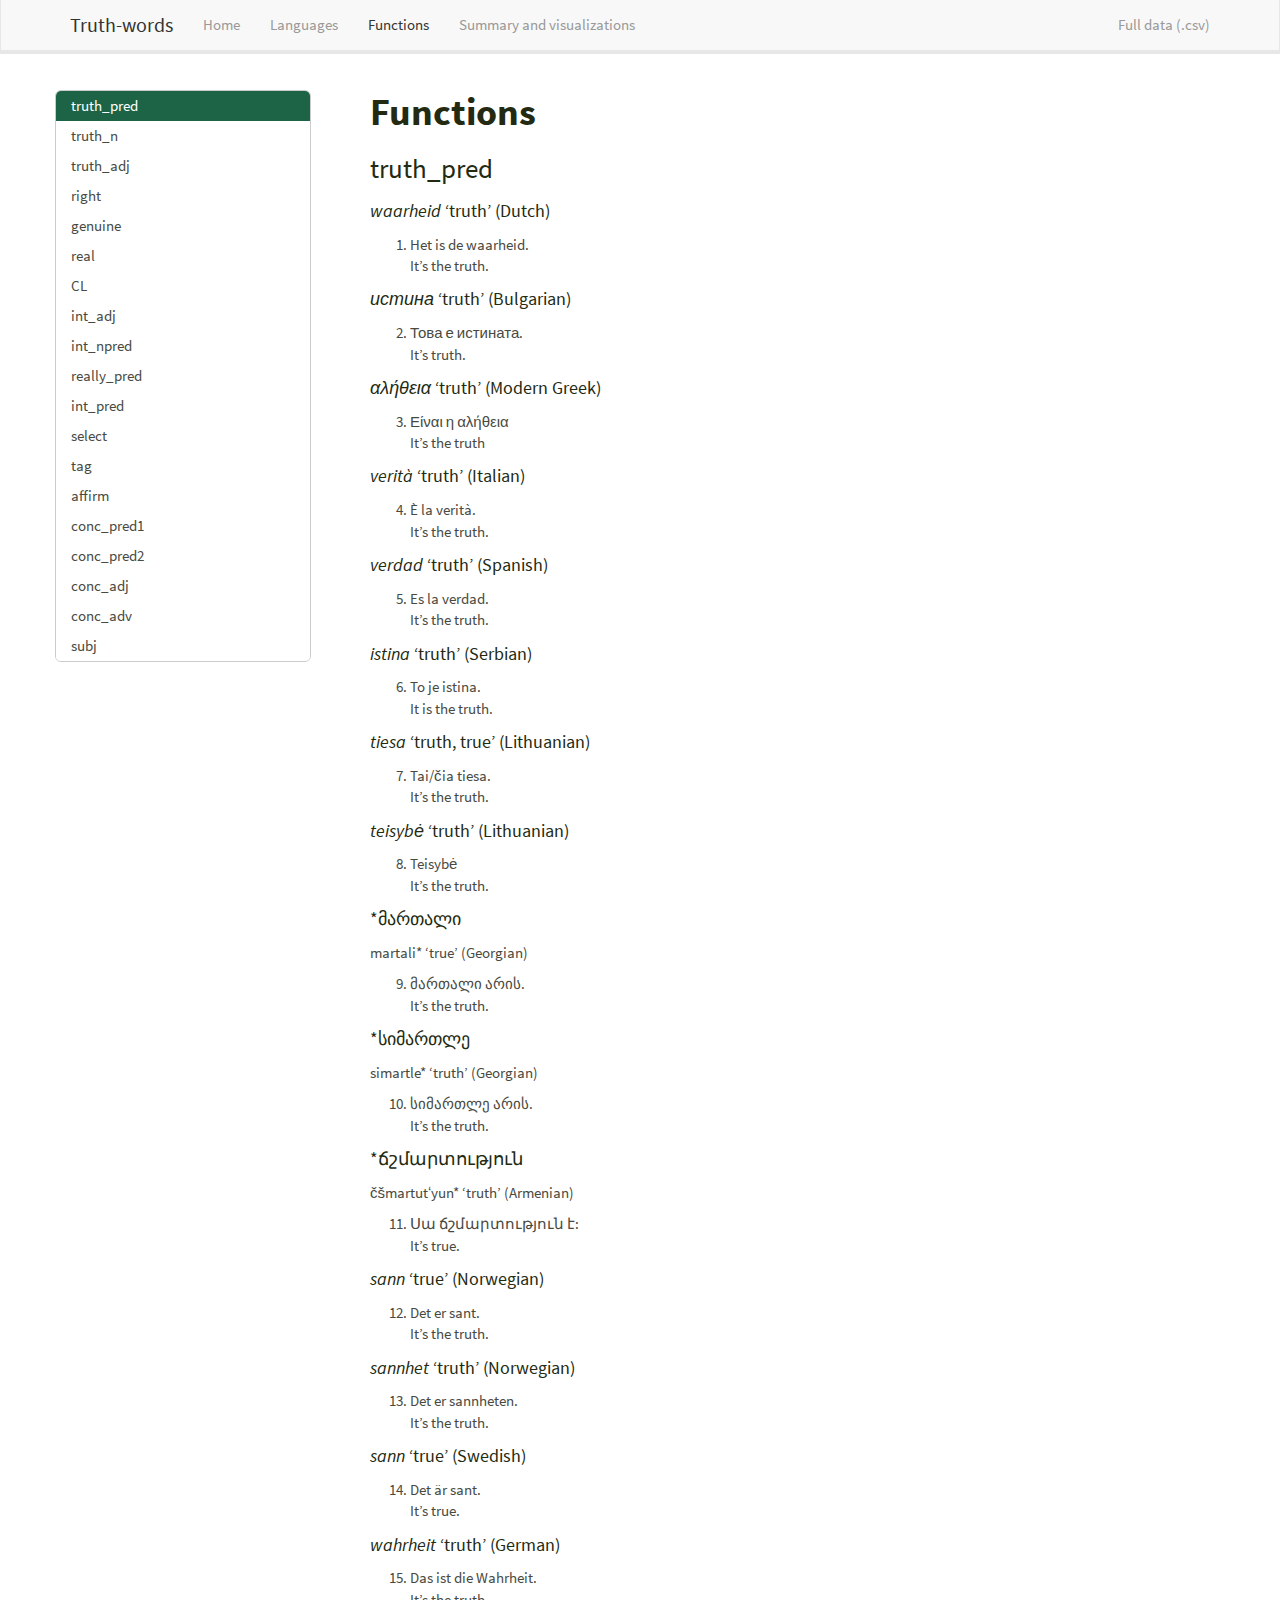
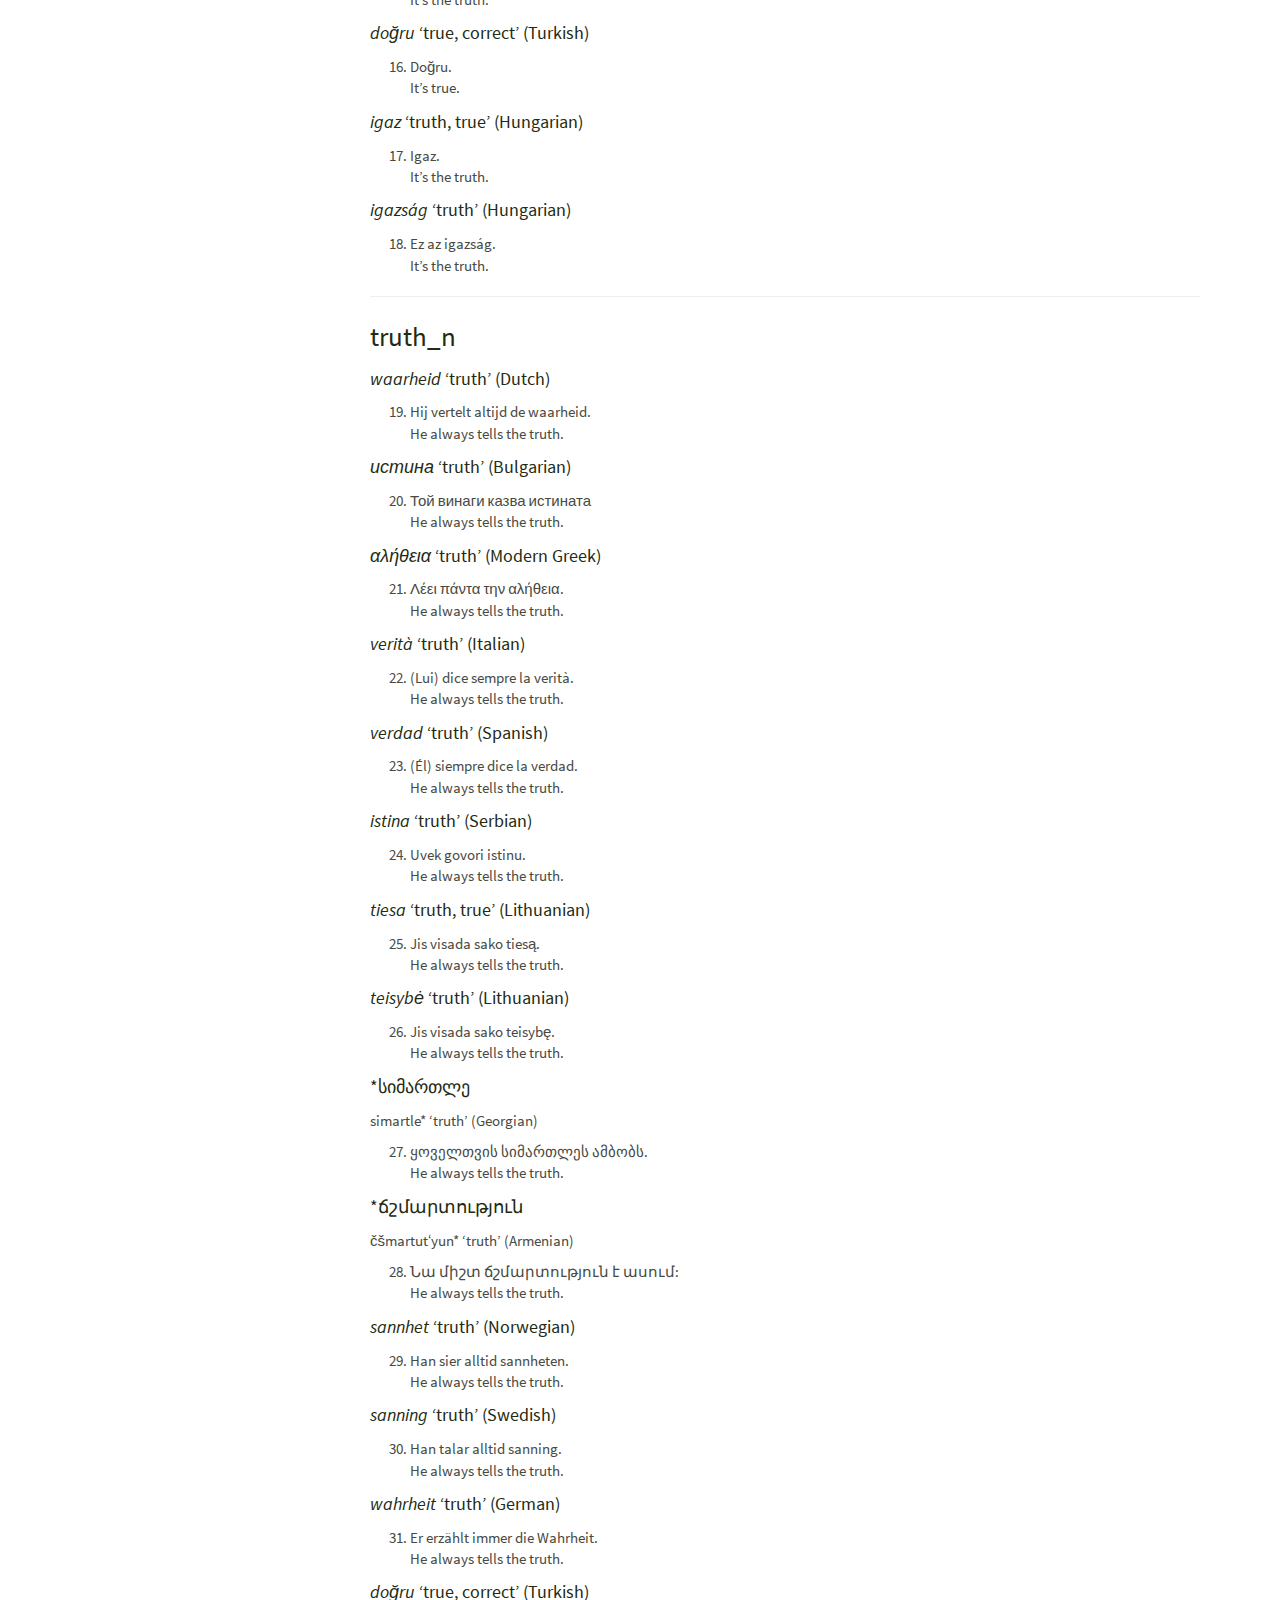
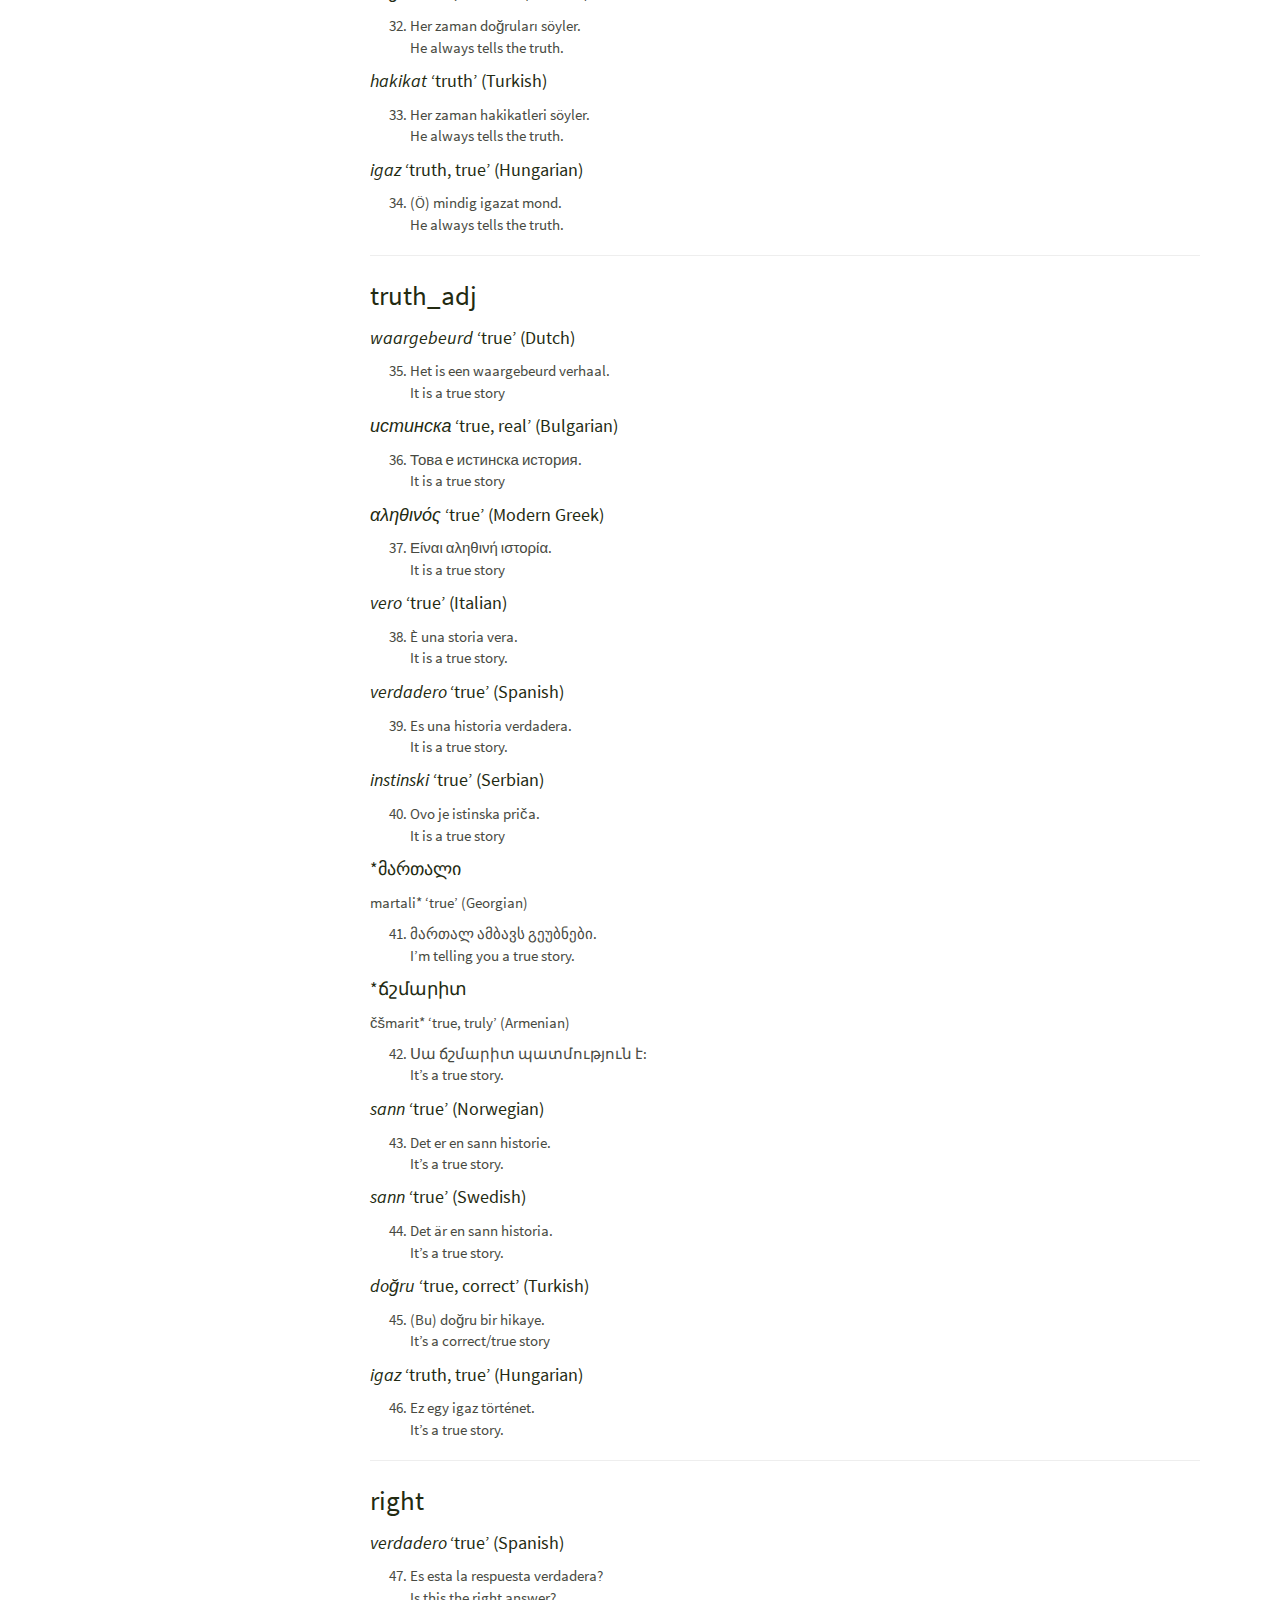
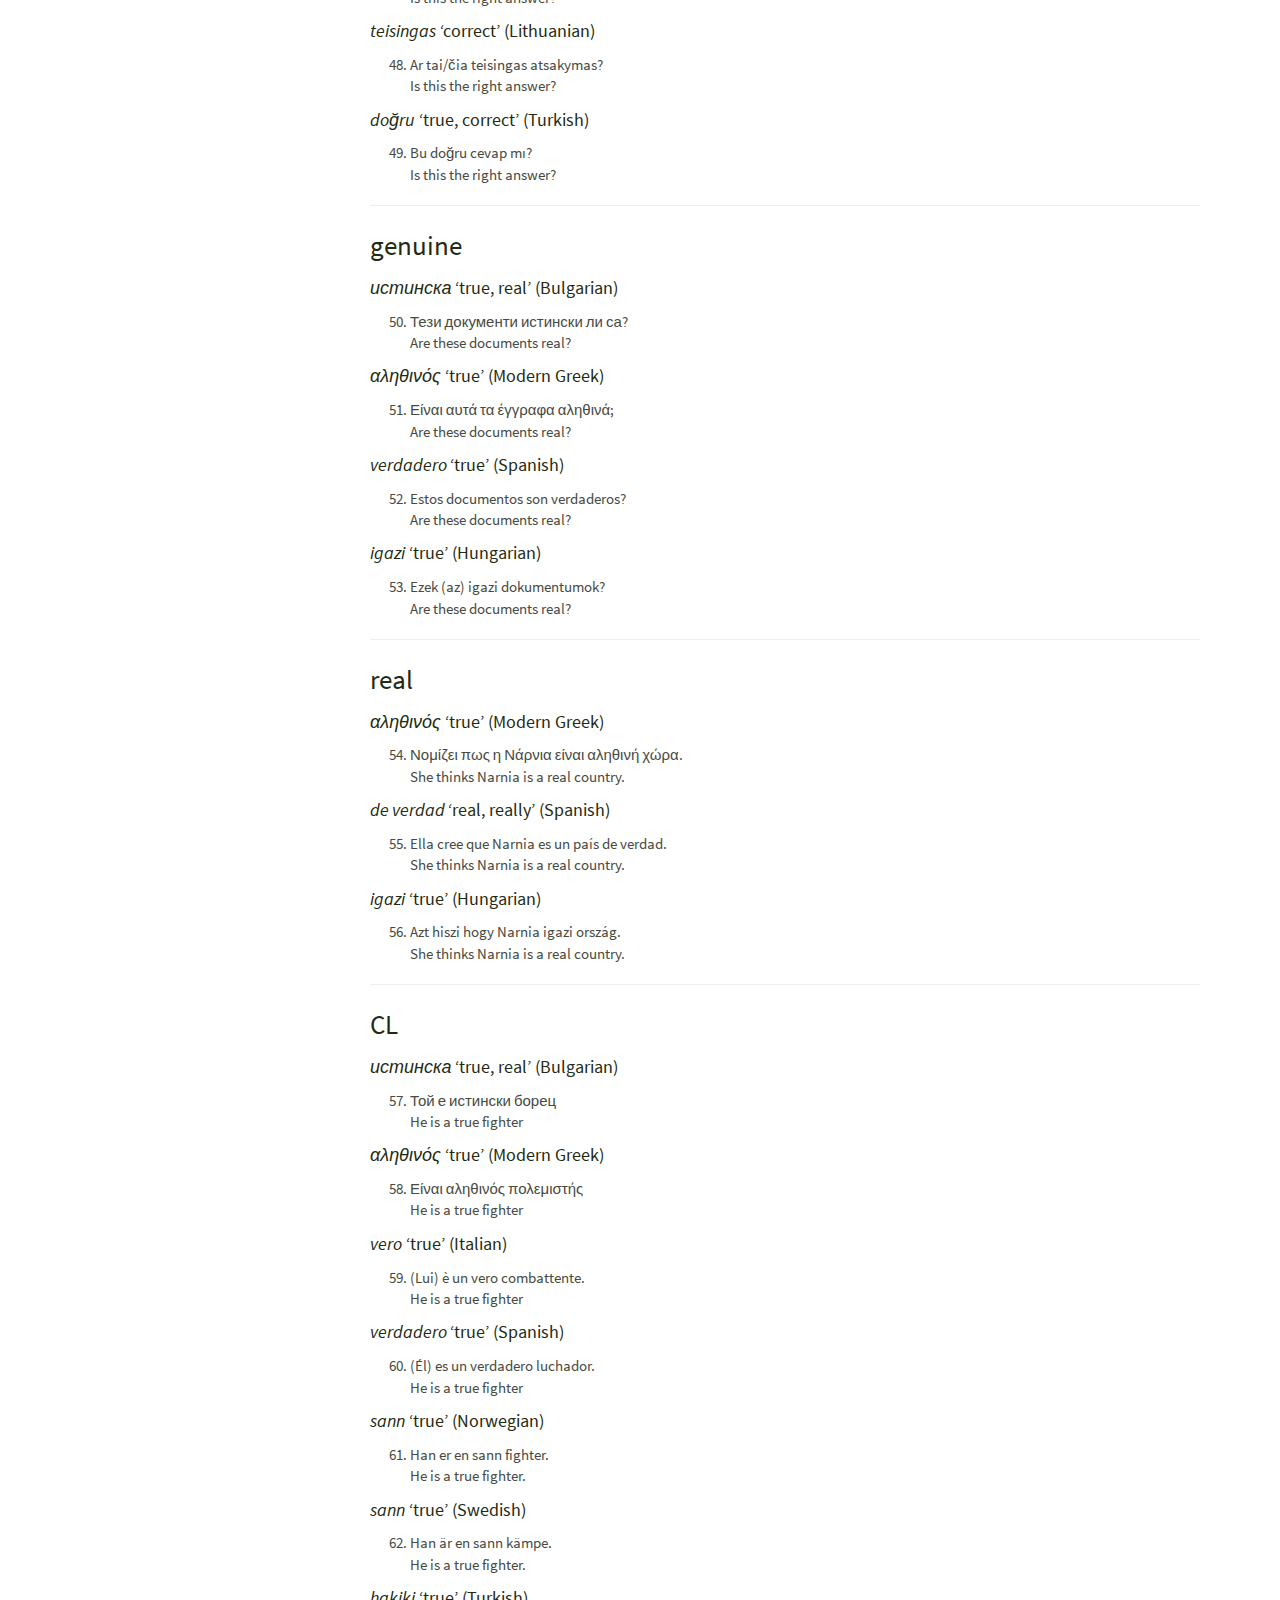
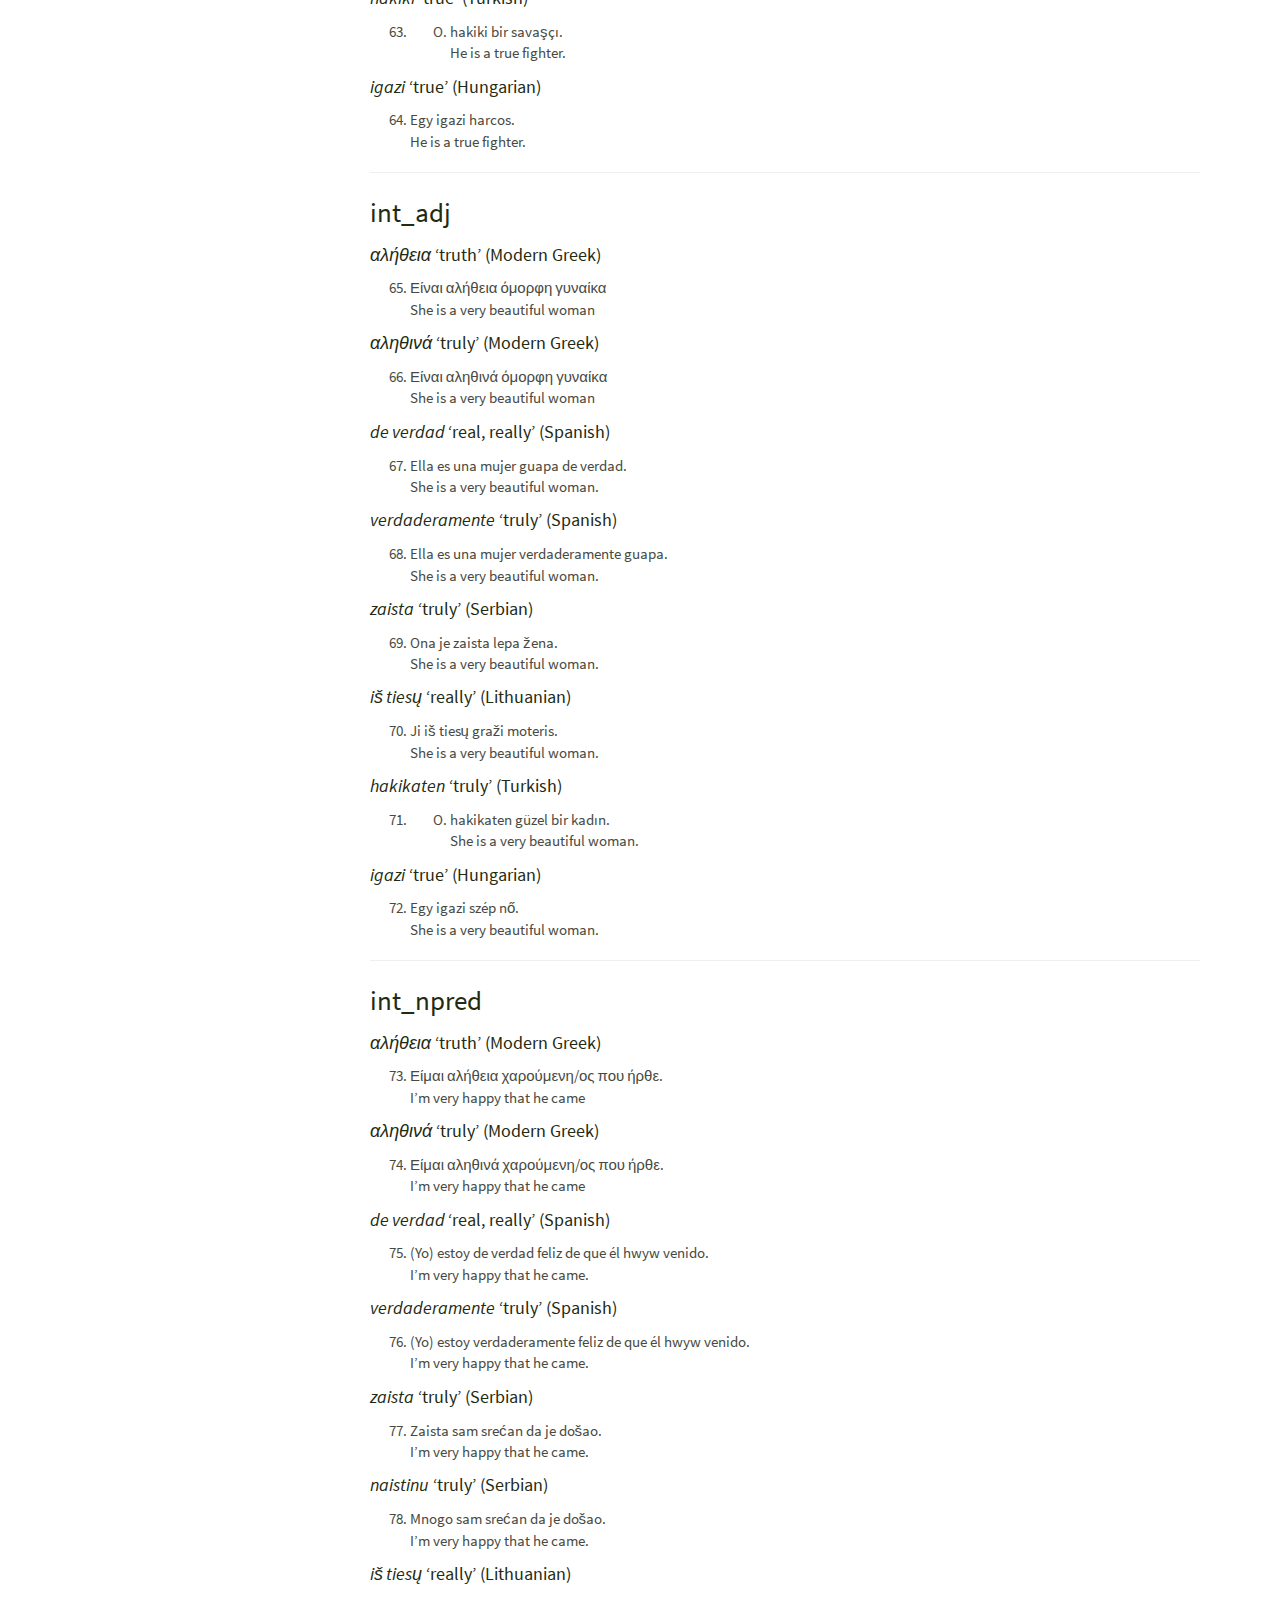
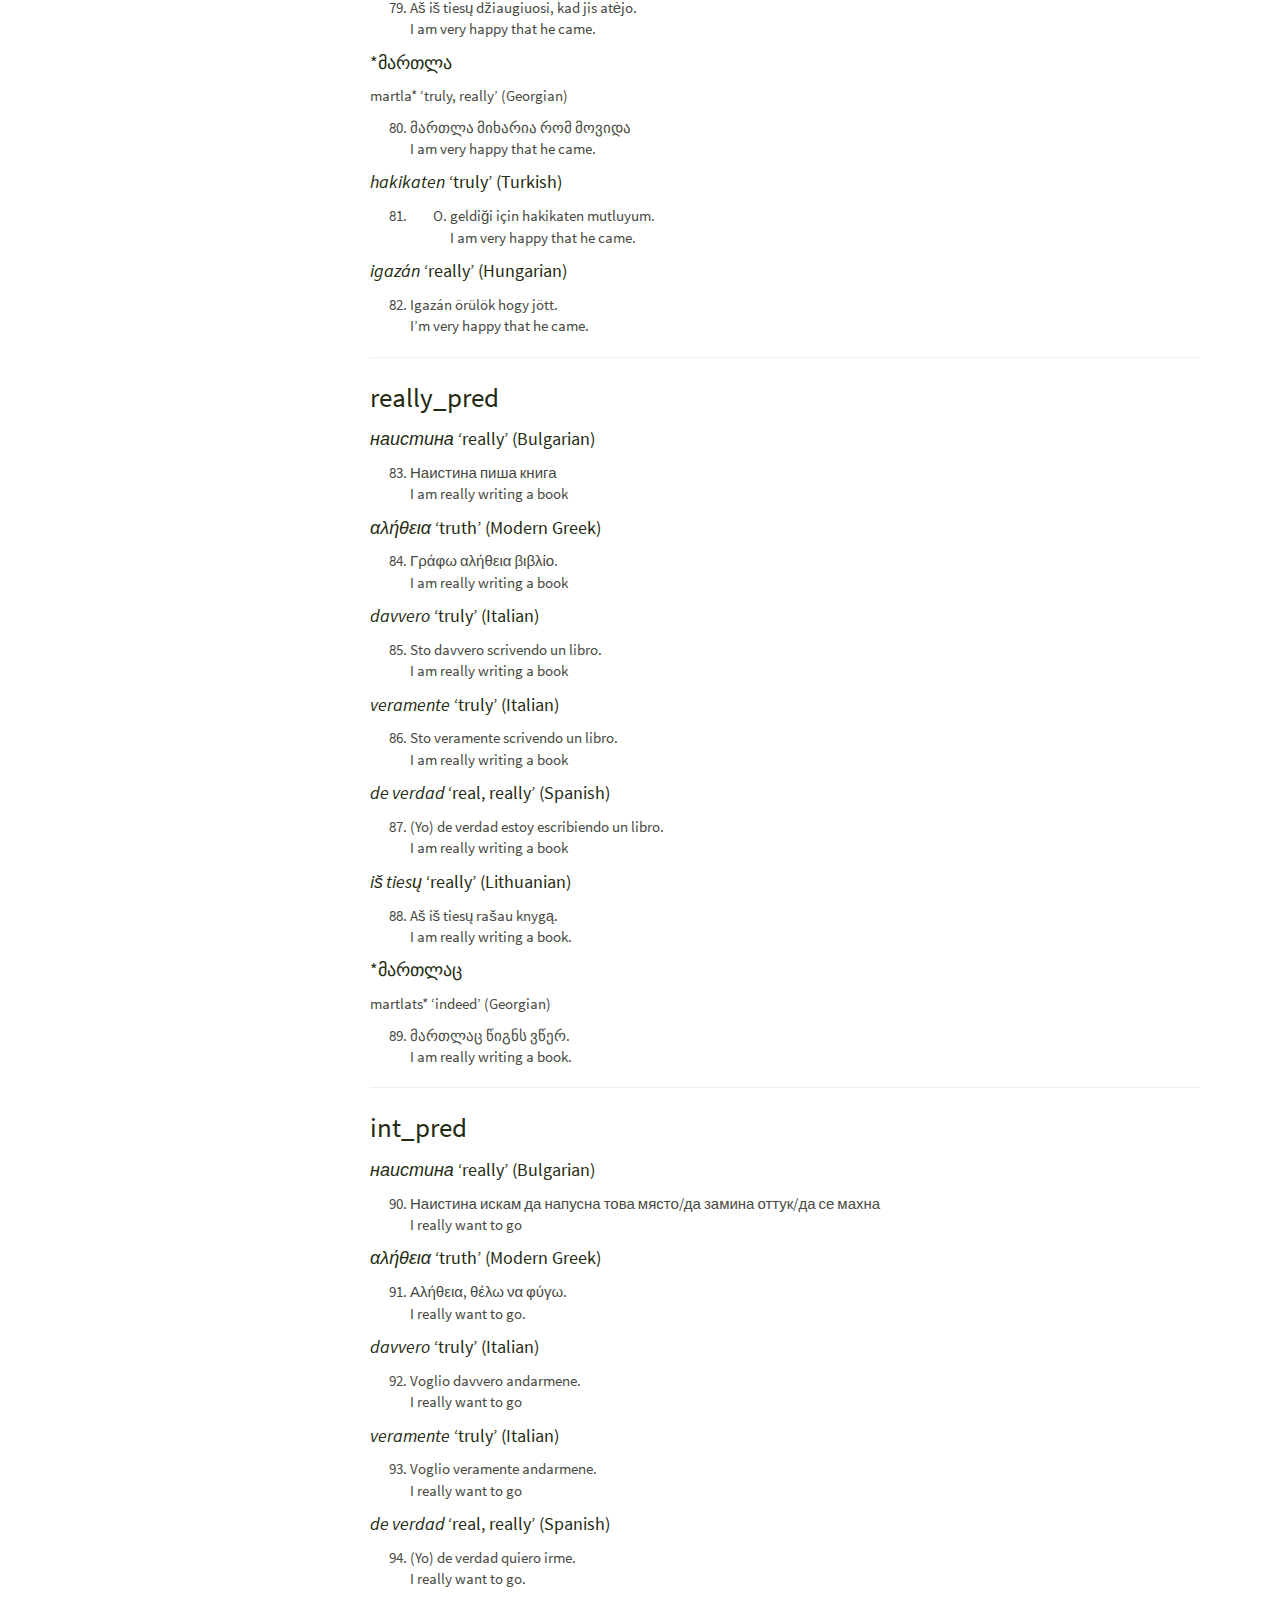
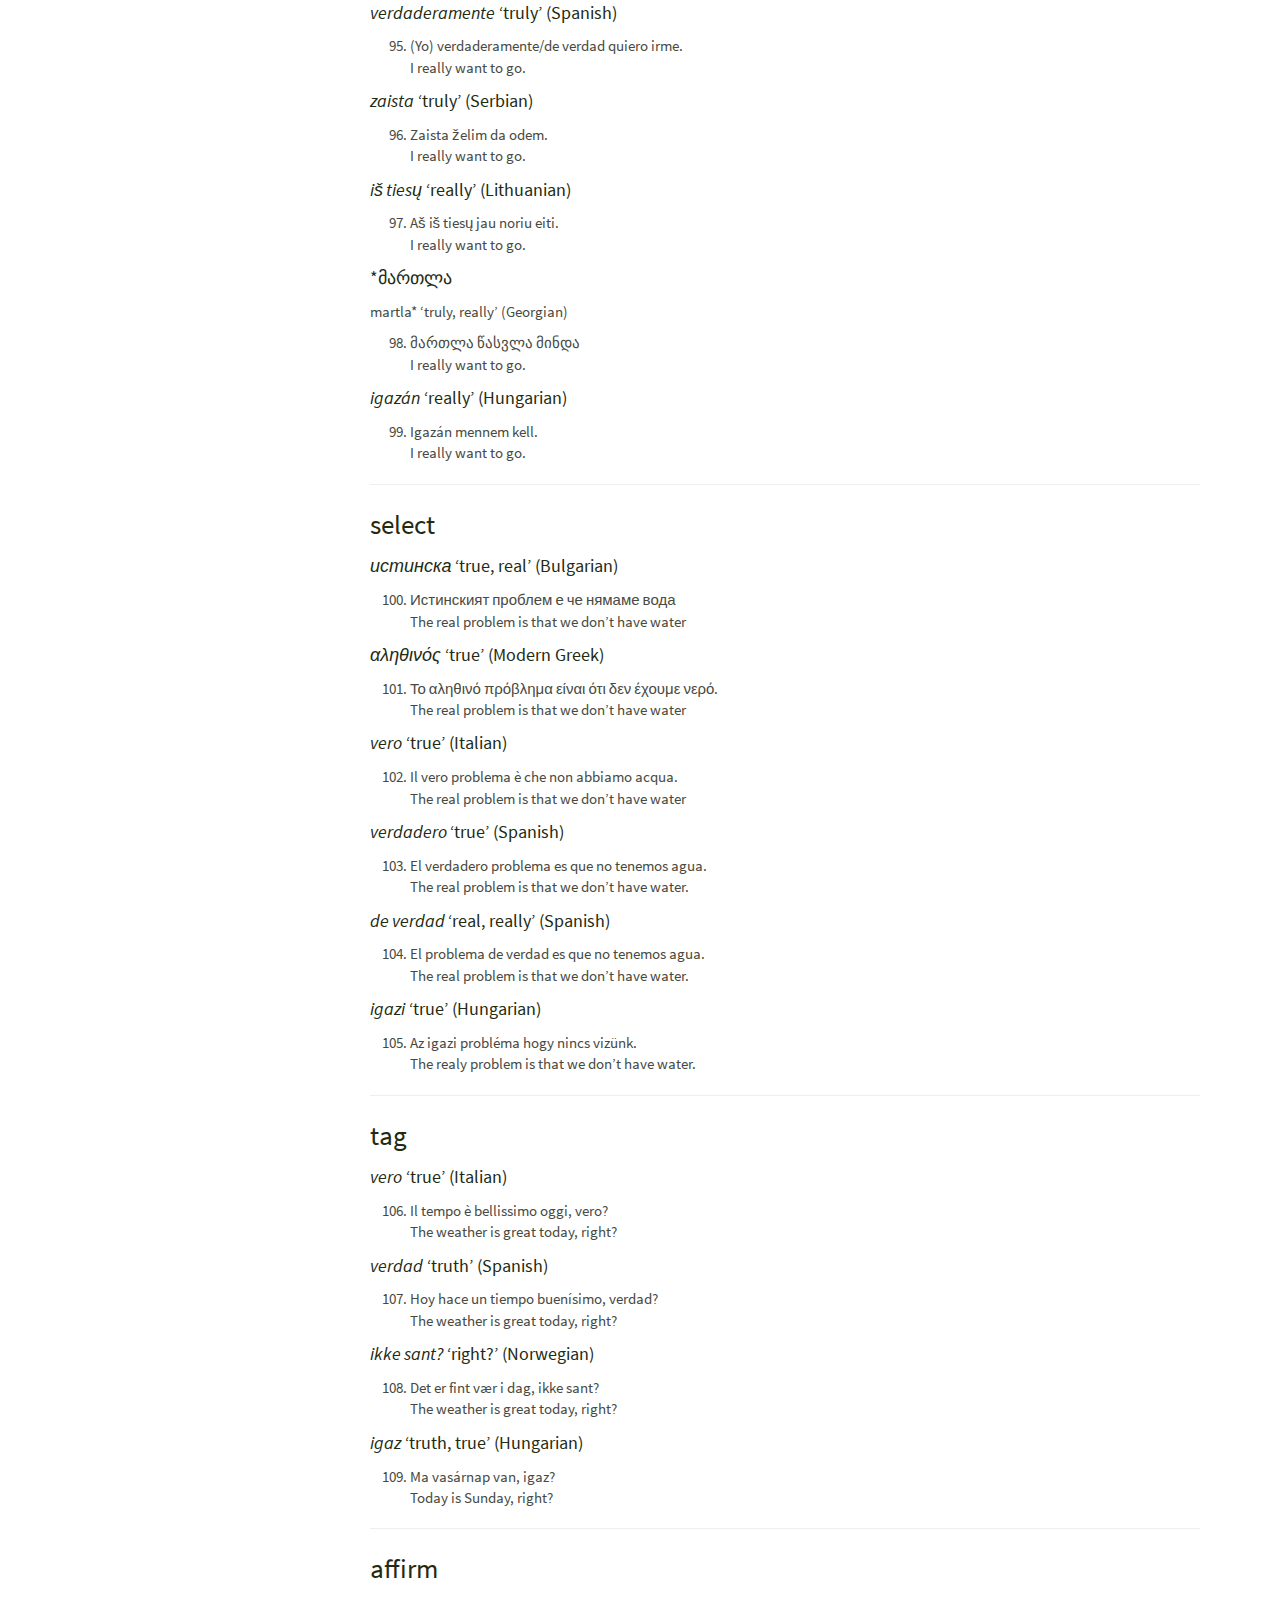
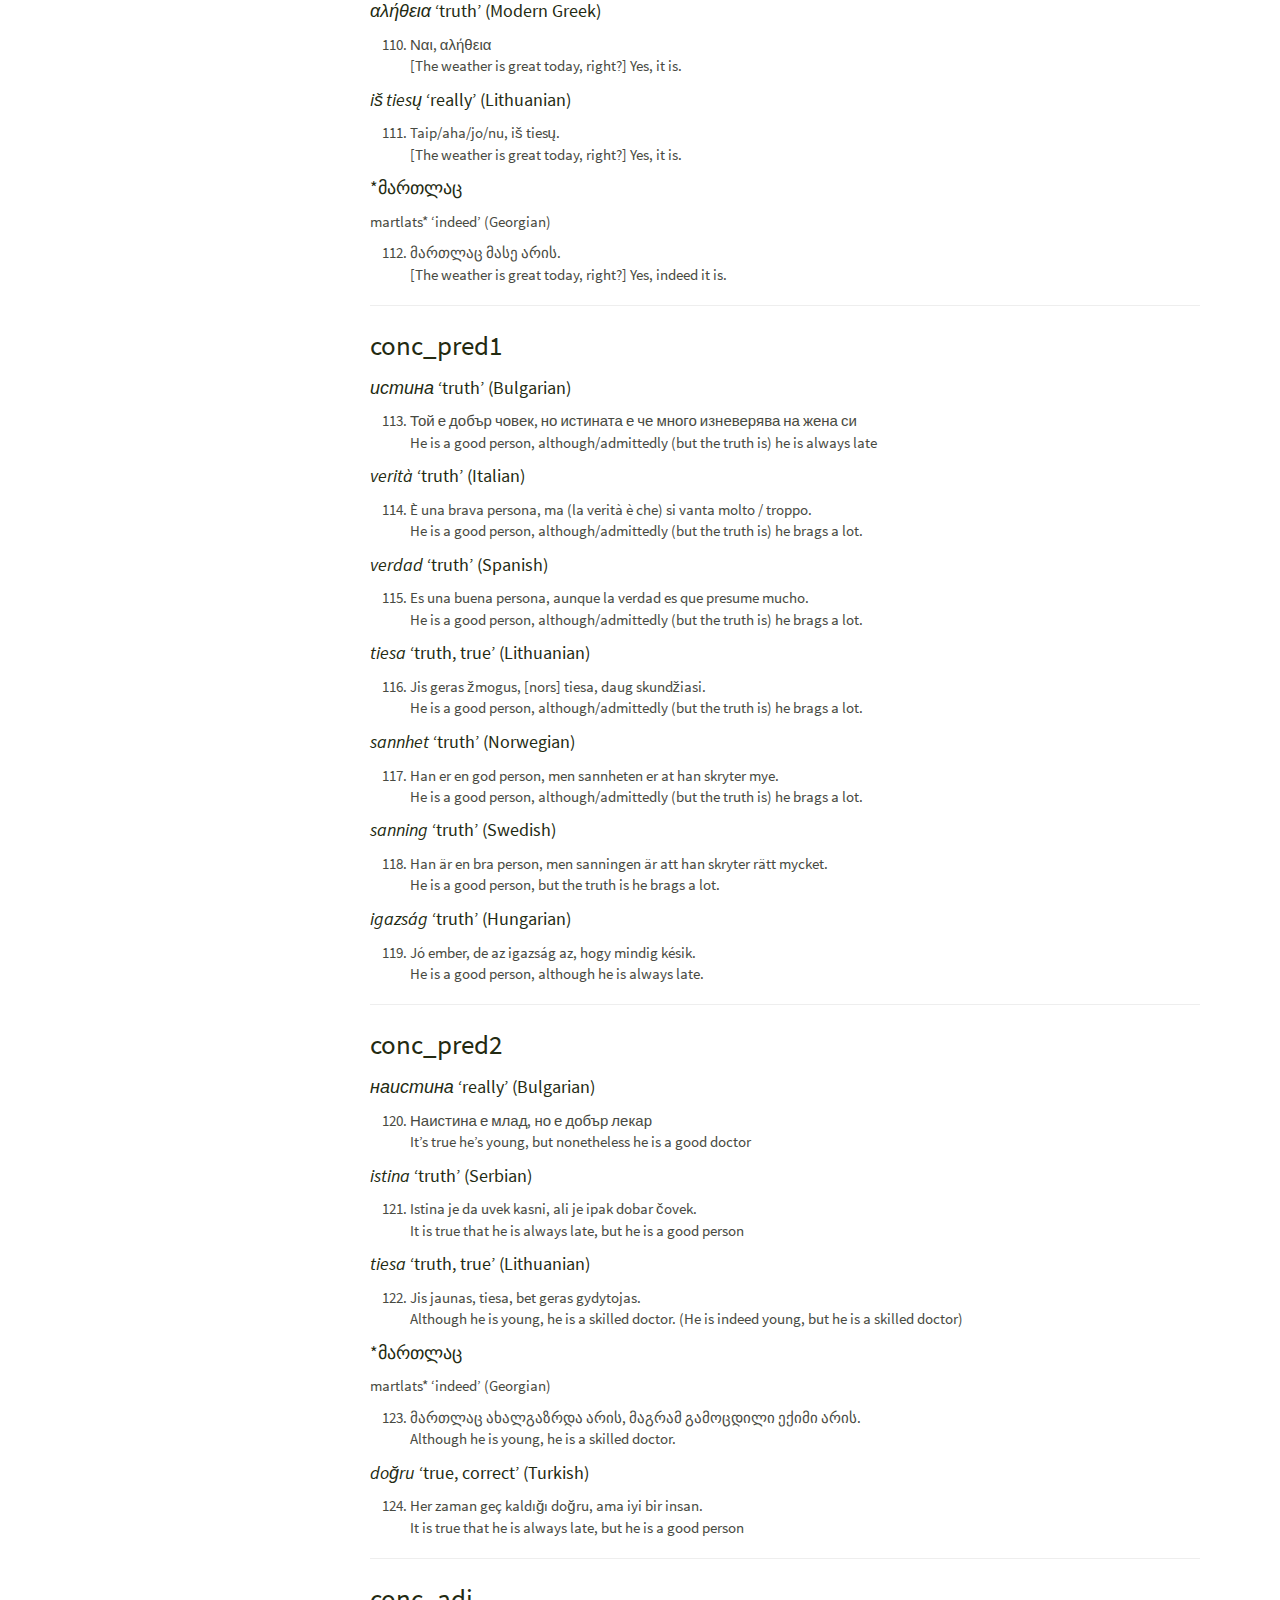
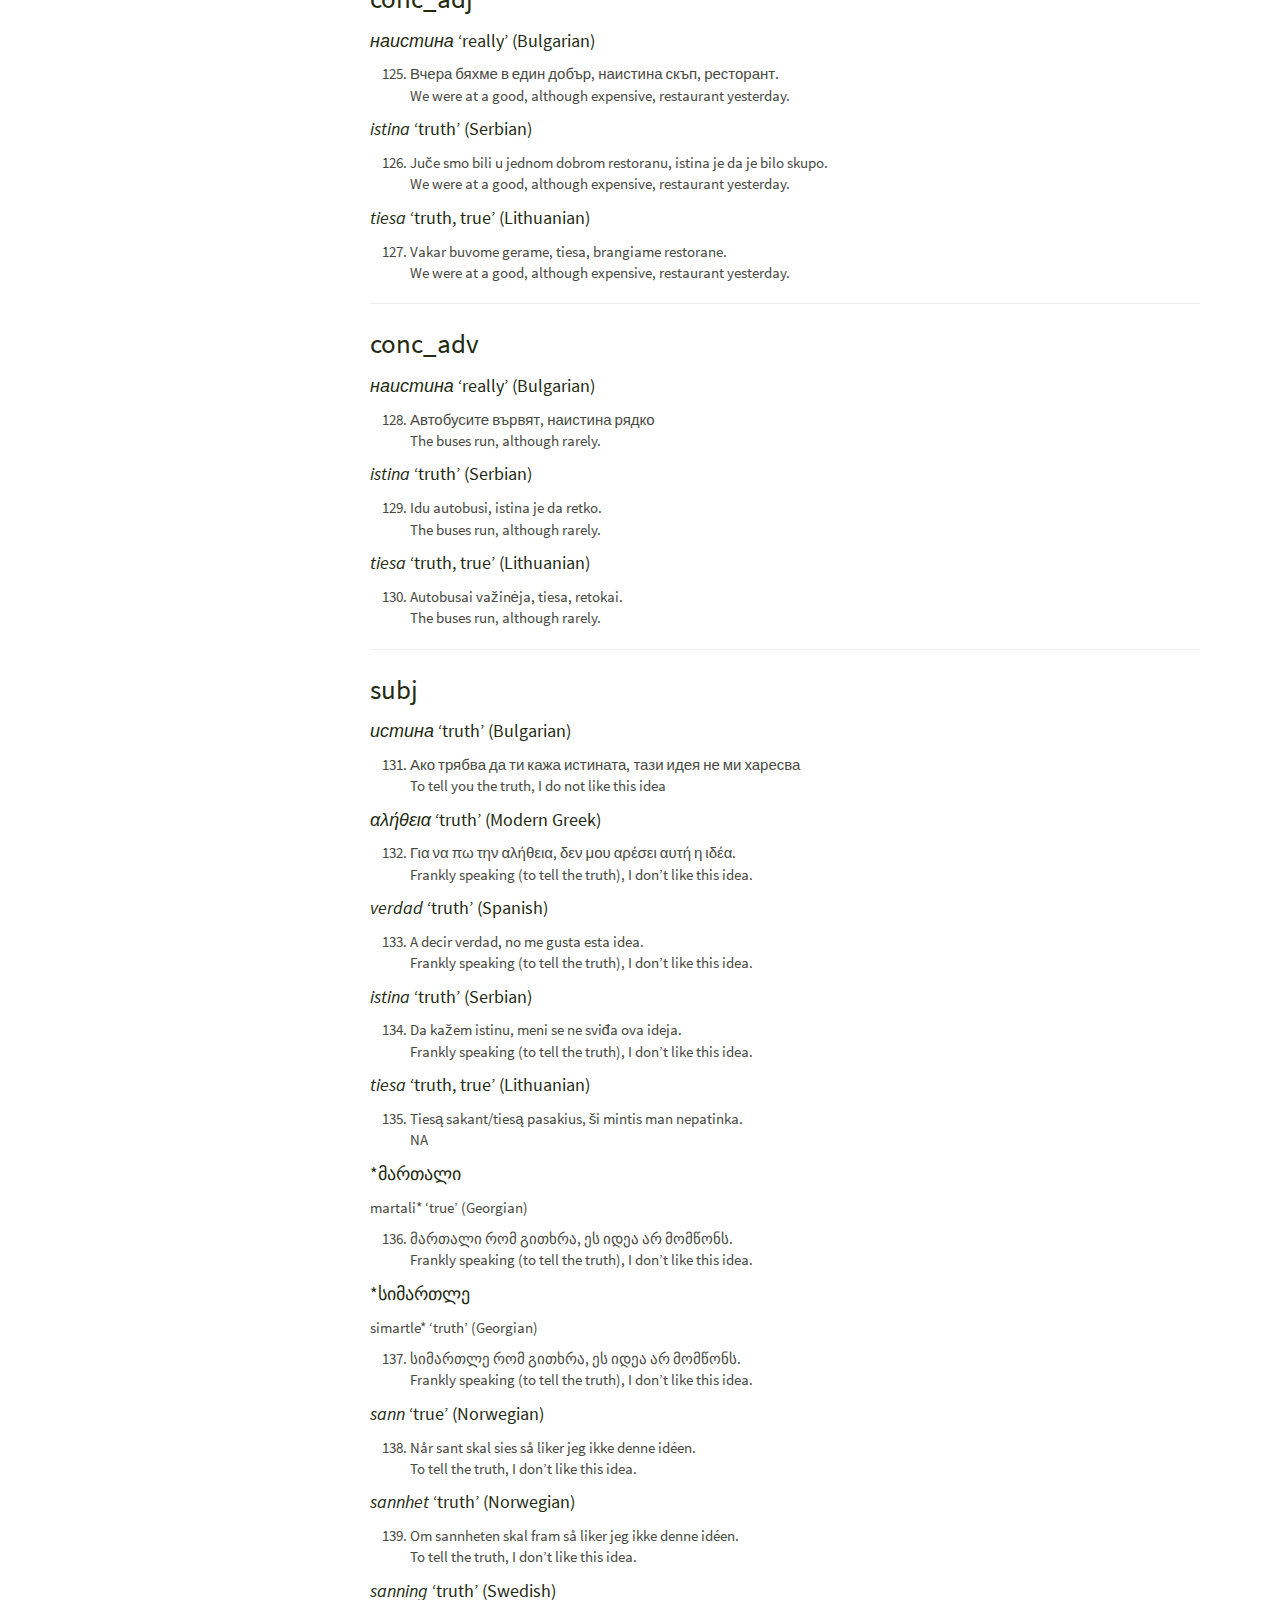
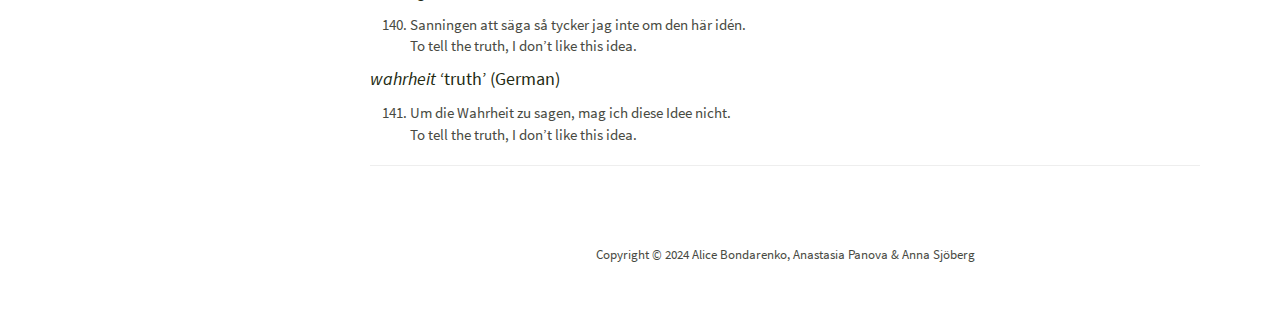
==== commit c5e455a1: "more languages" ====
--- a/docs/functions.html
+++ b/docs/functions.html
@@ -380,11 +380,105 @@
 It’s the truth.</li>
 </ol>
 </div>
+<div id="verdad-truth-spanish" class="section level4">
+<h4><em>verdad</em> ‘truth’ (Spanish)</h4>
+<ol start="5" class="example" style="list-style-type: decimal">
+<li>Es la verdad.<br />
+It’s the truth.</li>
+</ol>
+</div>
 <div id="istina-truth-serbian" class="section level4">
 <h4><em>istina</em> ‘truth’ (Serbian)</h4>
-<ol start="5" class="example" style="list-style-type: decimal">
+<ol start="6" class="example" style="list-style-type: decimal">
 <li>To je istina.<br />
 It is the truth.</li>
+</ol>
+</div>
+<div id="tiesa-truth-true-lithuanian" class="section level4">
+<h4><em>tiesa</em> ‘truth, true’ (Lithuanian)</h4>
+<ol start="7" class="example" style="list-style-type: decimal">
+<li>Tai/čia tiesa.<br />
+It’s the truth.</li>
+</ol>
+</div>
+<div id="teisybė-truth-lithuanian" class="section level4">
+<h4><em>teisybė</em> ‘truth’ (Lithuanian)</h4>
+<ol start="8" class="example" style="list-style-type: decimal">
+<li>Teisybė<br />
+It’s the truth.</li>
+</ol>
+</div>
+<div id="მართალი" class="section level4">
+<h4>*მართალი</h4>
+<p>martali* ‘true’ (Georgian)</p>
+<ol start="9" class="example" style="list-style-type: decimal">
+<li>მართალი არის.<br />
+It’s the truth.</li>
+</ol>
+</div>
+<div id="სიმართლე" class="section level4">
+<h4>*სიმართლე</h4>
+<p>simartle* ‘truth’ (Georgian)</p>
+<ol start="10" class="example" style="list-style-type: decimal">
+<li>სიმართლე არის.<br />
+It’s the truth.</li>
+</ol>
+</div>
+<div id="ճշմարտություն" class="section level4">
+<h4>*ճշմարտություն</h4>
+<p>čšmartutʻyun* ‘truth’ (Armenian)</p>
+<ol start="11" class="example" style="list-style-type: decimal">
+<li>Սա ճշմարտություն է:<br />
+It’s true.</li>
+</ol>
+</div>
+<div id="sann-true-norwegian" class="section level4">
+<h4><em>sann</em> ‘true’ (Norwegian)</h4>
+<ol start="12" class="example" style="list-style-type: decimal">
+<li>Det er sant.<br />
+It’s the truth.</li>
+</ol>
+</div>
+<div id="sannhet-truth-norwegian" class="section level4">
+<h4><em>sannhet</em> ‘truth’ (Norwegian)</h4>
+<ol start="13" class="example" style="list-style-type: decimal">
+<li>Det er sannheten.<br />
+It’s the truth.</li>
+</ol>
+</div>
+<div id="sann-true-swedish" class="section level4">
+<h4><em>sann</em> ‘true’ (Swedish)</h4>
+<ol start="14" class="example" style="list-style-type: decimal">
+<li>Det är sant.<br />
+It’s true.</li>
+</ol>
+</div>
+<div id="wahrheit-truth-german" class="section level4">
+<h4><em>wahrheit</em> ‘truth’ (German)</h4>
+<ol start="15" class="example" style="list-style-type: decimal">
+<li>Das ist die Wahrheit.<br />
+It’s the truth.</li>
+</ol>
+</div>
+<div id="doğru-true-correct-turkish" class="section level4">
+<h4><em>doğru</em> ‘true, correct’ (Turkish)</h4>
+<ol start="16" class="example" style="list-style-type: decimal">
+<li>Doğru.<br />
+It’s true.</li>
+</ol>
+</div>
+<div id="igaz-truth-true-hungarian" class="section level4">
+<h4><em>igaz</em> ‘truth, true’ (Hungarian)</h4>
+<ol start="17" class="example" style="list-style-type: decimal">
+<li>Igaz.<br />
+It’s the truth.</li>
+</ol>
+</div>
+<div id="igazság-truth-hungarian" class="section level4">
+<h4><em>igazság</em> ‘truth’ (Hungarian)</h4>
+<ol start="18" class="example" style="list-style-type: decimal">
+<li>Ez az igazság.<br />
+It’s the truth.</li>
 </ol>
 <hr />
 </div>
@@ -393,36 +487,115 @@
 <h2>truth_n</h2>
 <div id="waarheid-truth-dutch-1" class="section level4">
 <h4><em>waarheid</em> ‘truth’ (Dutch)</h4>
-<ol start="6" class="example" style="list-style-type: decimal">
+<ol start="19" class="example" style="list-style-type: decimal">
 <li>Hij vertelt altijd de waarheid.<br />
 He always tells the truth.</li>
 </ol>
 </div>
 <div id="истина-truth-bulgarian-1" class="section level4">
 <h4><em>истина</em> ‘truth’ (Bulgarian)</h4>
-<ol start="7" class="example" style="list-style-type: decimal">
+<ol start="20" class="example" style="list-style-type: decimal">
 <li>Той винаги казва истината<br />
 He always tells the truth.</li>
 </ol>
 </div>
 <div id="αλήθεια-truth-modern-greek-1" class="section level4">
 <h4><em>αλήθεια</em> ‘truth’ (Modern Greek)</h4>
-<ol start="8" class="example" style="list-style-type: decimal">
+<ol start="21" class="example" style="list-style-type: decimal">
 <li>Λέει πάντα την αλήθεια.<br />
 He always tells the truth.</li>
 </ol>
 </div>
 <div id="verità-truth-italian-1" class="section level4">
 <h4><em>verità</em> ‘truth’ (Italian)</h4>
-<ol start="9" class="example" style="list-style-type: decimal">
+<ol start="22" class="example" style="list-style-type: decimal">
 <li>(Lui) dice sempre la verità.<br />
 He always tells the truth.</li>
 </ol>
 </div>
+<div id="verdad-truth-spanish-1" class="section level4">
+<h4><em>verdad</em> ‘truth’ (Spanish)</h4>
+<ol start="23" class="example" style="list-style-type: decimal">
+<li>(Él) siempre dice la verdad.<br />
+He always tells the truth.</li>
+</ol>
+</div>
 <div id="istina-truth-serbian-1" class="section level4">
 <h4><em>istina</em> ‘truth’ (Serbian)</h4>
-<ol start="10" class="example" style="list-style-type: decimal">
+<ol start="24" class="example" style="list-style-type: decimal">
 <li>Uvek govori istinu.<br />
+He always tells the truth.</li>
+</ol>
+</div>
+<div id="tiesa-truth-true-lithuanian-1" class="section level4">
+<h4><em>tiesa</em> ‘truth, true’ (Lithuanian)</h4>
+<ol start="25" class="example" style="list-style-type: decimal">
+<li>Jis visada sako tiesą.<br />
+He always tells the truth.</li>
+</ol>
+</div>
+<div id="teisybė-truth-lithuanian-1" class="section level4">
+<h4><em>teisybė</em> ‘truth’ (Lithuanian)</h4>
+<ol start="26" class="example" style="list-style-type: decimal">
+<li>Jis visada sako teisybę.<br />
+He always tells the truth.</li>
+</ol>
+</div>
+<div id="სიმართლე-1" class="section level4">
+<h4>*სიმართლე</h4>
+<p>simartle* ‘truth’ (Georgian)</p>
+<ol start="27" class="example" style="list-style-type: decimal">
+<li>ყოველთვის სიმართლეს ამბობს.<br />
+He always tells the truth.</li>
+</ol>
+</div>
+<div id="ճշմարտություն-1" class="section level4">
+<h4>*ճշմարտություն</h4>
+<p>čšmartutʻyun* ‘truth’ (Armenian)</p>
+<ol start="28" class="example" style="list-style-type: decimal">
+<li>Նա միշտ ճշմարտություն է ասում:<br />
+He always tells the truth.</li>
+</ol>
+</div>
+<div id="sannhet-truth-norwegian-1" class="section level4">
+<h4><em>sannhet</em> ‘truth’ (Norwegian)</h4>
+<ol start="29" class="example" style="list-style-type: decimal">
+<li>Han sier alltid sannheten.<br />
+He always tells the truth.</li>
+</ol>
+</div>
+<div id="sanning-truth-swedish" class="section level4">
+<h4><em>sanning</em> ‘truth’ (Swedish)</h4>
+<ol start="30" class="example" style="list-style-type: decimal">
+<li>Han talar alltid sanning.<br />
+He always tells the truth.</li>
+</ol>
+</div>
+<div id="wahrheit-truth-german-1" class="section level4">
+<h4><em>wahrheit</em> ‘truth’ (German)</h4>
+<ol start="31" class="example" style="list-style-type: decimal">
+<li>Er erzählt immer die Wahrheit.<br />
+He always tells the truth.</li>
+</ol>
+</div>
+<div id="doğru-true-correct-turkish-1" class="section level4">
+<h4><em>doğru</em> ‘true, correct’ (Turkish)</h4>
+<ol start="32" class="example" style="list-style-type: decimal">
+<li>Her zaman doğruları söyler.<br />
+He always tells the truth.</li>
+</ol>
+</div>
+<div id="hakikat-truth-turkish" class="section level4">
+<h4><em>hakikat</em> ‘truth’ (Turkish)</h4>
+<ol start="33" class="example" style="list-style-type: decimal">
+<li>Her zaman hakikatleri söyler.<br />
+He always tells the truth.</li>
+</ol>
+</div>
+<div id="igaz-truth-true-hungarian-1" class="section level4">
+<h4><em>igaz</em> ‘truth, true’ (Hungarian)</h4>
+<ol start="34" class="example" style="list-style-type: decimal">
+<li>(Ö) mindig igazat mond.<br />
 He always tells the truth.</li>
 </ol>
 <hr />
@@ -432,58 +605,144 @@
 <h2>truth_adj</h2>
 <div id="waargebeurd-true-dutch" class="section level4">
 <h4><em>waargebeurd</em> ‘true’ (Dutch)</h4>
-<ol start="11" class="example" style="list-style-type: decimal">
+<ol start="35" class="example" style="list-style-type: decimal">
 <li>Het is een waargebeurd verhaal.<br />
 It is a true story</li>
 </ol>
 </div>
 <div id="истинска-true-real-bulgarian" class="section level4">
 <h4><em>истинска</em> ‘true, real’ (Bulgarian)</h4>
-<ol start="12" class="example" style="list-style-type: decimal">
+<ol start="36" class="example" style="list-style-type: decimal">
 <li>Това е истинска история.<br />
 It is a true story</li>
 </ol>
 </div>
 <div id="αληθινός-true-modern-greek" class="section level4">
 <h4><em>αληθινός</em> ‘true’ (Modern Greek)</h4>
-<ol start="13" class="example" style="list-style-type: decimal">
+<ol start="37" class="example" style="list-style-type: decimal">
 <li>Είναι αληθινή ιστορία.<br />
 It is a true story</li>
 </ol>
 </div>
 <div id="vero-true-italian" class="section level4">
 <h4><em>vero</em> ‘true’ (Italian)</h4>
-<ol start="14" class="example" style="list-style-type: decimal">
+<ol start="38" class="example" style="list-style-type: decimal">
 <li>È una storia vera.<br />
 It is a true story.</li>
 </ol>
 </div>
+<div id="verdadero-true-spanish" class="section level4">
+<h4><em>verdadero </em> ‘true’ (Spanish)</h4>
+<ol start="39" class="example" style="list-style-type: decimal">
+<li>Es una historia verdadera.<br />
+It is a true story.</li>
+</ol>
+</div>
 <div id="instinski-true-serbian" class="section level4">
 <h4><em>instinski</em> ‘true’ (Serbian)</h4>
-<ol start="15" class="example" style="list-style-type: decimal">
+<ol start="40" class="example" style="list-style-type: decimal">
 <li>Ovo je istinska priča.<br />
 It is a true story</li>
 </ol>
+</div>
+<div id="მართალი-1" class="section level4">
+<h4>*მართალი</h4>
+<p>martali* ‘true’ (Georgian)</p>
+<ol start="41" class="example" style="list-style-type: decimal">
+<li>მართალ ამბავს გეუბნები.<br />
+I’m telling you a true story.</li>
+</ol>
+</div>
+<div id="ճշմարիտ" class="section level4">
+<h4>*ճշմարիտ</h4>
+<p>čšmarit* ‘true, truly’ (Armenian)</p>
+<ol start="42" class="example" style="list-style-type: decimal">
+<li>Սա ճշմարիտ պատմություն է:<br />
+It’s a true story.</li>
+</ol>
+</div>
+<div id="sann-true-norwegian-1" class="section level4">
+<h4><em>sann</em> ‘true’ (Norwegian)</h4>
+<ol start="43" class="example" style="list-style-type: decimal">
+<li>Det er en sann historie.<br />
+It’s a true story.</li>
+</ol>
+</div>
+<div id="sann-true-swedish-1" class="section level4">
+<h4><em>sann</em> ‘true’ (Swedish)</h4>
+<ol start="44" class="example" style="list-style-type: decimal">
+<li>Det är en sann historia.<br />
+It’s a true story.</li>
+</ol>
+</div>
+<div id="doğru-true-correct-turkish-2" class="section level4">
+<h4><em>doğru</em> ‘true, correct’ (Turkish)</h4>
+<ol start="45" class="example" style="list-style-type: decimal">
+<li>(Bu) doğru bir hikaye.<br />
+It’s a correct/true story</li>
+</ol>
+</div>
+<div id="igaz-truth-true-hungarian-2" class="section level4">
+<h4><em>igaz</em> ‘truth, true’ (Hungarian)</h4>
+<ol start="46" class="example" style="list-style-type: decimal">
+<li>Ez egy igaz történet.<br />
+It’s a true story.</li>
+</ol>
 <hr />
 </div>
 </div>
 <div id="right" class="section level2">
 <h2>right</h2>
-<hr />
+<div id="verdadero-true-spanish-1" class="section level4">
+<h4><em>verdadero </em> ‘true’ (Spanish)</h4>
+<ol start="47" class="example" style="list-style-type: decimal">
+<li>Es esta la respuesta verdadera?<br />
+Is this the right answer?</li>
+</ol>
+</div>
+<div id="teisingas-correct-lithuanian" class="section level4">
+<h4><em>teisingas</em> ‘correct’ (Lithuanian)</h4>
+<ol start="48" class="example" style="list-style-type: decimal">
+<li>Ar tai/čia teisingas atsakymas?<br />
+Is this the right answer?</li>
+</ol>
+</div>
+<div id="doğru-true-correct-turkish-3" class="section level4">
+<h4><em>doğru</em> ‘true, correct’ (Turkish)</h4>
+<ol start="49" class="example" style="list-style-type: decimal">
+<li>Bu doğru cevap mı?<br />
+Is this the right answer?</li>
+</ol>
+<hr />
+</div>
 </div>
 <div id="genuine" class="section level2">
 <h2>genuine</h2>
 <div id="истинска-true-real-bulgarian-1" class="section level4">
 <h4><em>истинска</em> ‘true, real’ (Bulgarian)</h4>
-<ol start="16" class="example" style="list-style-type: decimal">
+<ol start="50" class="example" style="list-style-type: decimal">
 <li>Тези документи истински ли са?<br />
 Are these documents real?</li>
 </ol>
 </div>
 <div id="αληθινός-true-modern-greek-1" class="section level4">
 <h4><em>αληθινός</em> ‘true’ (Modern Greek)</h4>
-<ol start="17" class="example" style="list-style-type: decimal">
+<ol start="51" class="example" style="list-style-type: decimal">
 <li>Είναι αυτά τα έγγραφα αληθινά;<br />
+Are these documents real?</li>
+</ol>
+</div>
+<div id="verdadero-true-spanish-2" class="section level4">
+<h4><em>verdadero </em> ‘true’ (Spanish)</h4>
+<ol start="52" class="example" style="list-style-type: decimal">
+<li>Estos documentos son verdaderos?<br />
+Are these documents real?</li>
+</ol>
+</div>
+<div id="igazi-true-hungarian" class="section level4">
+<h4><em>igazi</em> ‘true’ (Hungarian)</h4>
+<ol start="53" class="example" style="list-style-type: decimal">
+<li>Ezek (az) igazi dokumentumok?<br />
 Are these documents real?</li>
 </ol>
 <hr />
@@ -493,8 +752,22 @@
 <h2>real</h2>
 <div id="αληθινός-true-modern-greek-2" class="section level4">
 <h4><em>αληθινός</em> ‘true’ (Modern Greek)</h4>
-<ol start="18" class="example" style="list-style-type: decimal">
+<ol start="54" class="example" style="list-style-type: decimal">
 <li>Νομίζει πως η Νάρνια είναι αληθινή χώρα.<br />
+She thinks Narnia is a real country.</li>
+</ol>
+</div>
+<div id="de-verdad-real-really-spanish" class="section level4">
+<h4><em>de verdad </em> ‘real, really’ (Spanish)</h4>
+<ol start="55" class="example" style="list-style-type: decimal">
+<li>Ella cree que Narnia es un país de verdad.<br />
+She thinks Narnia is a real country.</li>
+</ol>
+</div>
+<div id="igazi-true-hungarian-1" class="section level4">
+<h4><em>igazi</em> ‘true’ (Hungarian)</h4>
+<ol start="56" class="example" style="list-style-type: decimal">
+<li>Azt hiszi hogy Narnia igazi ország.<br />
 She thinks Narnia is a real country.</li>
 </ol>
 <hr />
@@ -504,23 +777,60 @@
 <h2>CL</h2>
 <div id="истинска-true-real-bulgarian-2" class="section level4">
 <h4><em>истинска</em> ‘true, real’ (Bulgarian)</h4>
-<ol start="19" class="example" style="list-style-type: decimal">
+<ol start="57" class="example" style="list-style-type: decimal">
 <li>Той е истински борец<br />
 He is a true fighter</li>
 </ol>
 </div>
 <div id="αληθινός-true-modern-greek-3" class="section level4">
 <h4><em>αληθινός</em> ‘true’ (Modern Greek)</h4>
-<ol start="20" class="example" style="list-style-type: decimal">
+<ol start="58" class="example" style="list-style-type: decimal">
 <li>Είναι αληθινός πολεμιστής<br />
 He is a true fighter</li>
 </ol>
 </div>
 <div id="vero-true-italian-1" class="section level4">
 <h4><em>vero</em> ‘true’ (Italian)</h4>
-<ol start="21" class="example" style="list-style-type: decimal">
+<ol start="59" class="example" style="list-style-type: decimal">
 <li>(Lui) è un vero combattente.<br />
 He is a true fighter</li>
+</ol>
+</div>
+<div id="verdadero-true-spanish-3" class="section level4">
+<h4><em>verdadero </em> ‘true’ (Spanish)</h4>
+<ol start="60" class="example" style="list-style-type: decimal">
+<li>(Él) es un verdadero luchador.<br />
+He is a true fighter</li>
+</ol>
+</div>
+<div id="sann-true-norwegian-2" class="section level4">
+<h4><em>sann</em> ‘true’ (Norwegian)</h4>
+<ol start="61" class="example" style="list-style-type: decimal">
+<li>Han er en sann fighter.<br />
+He is a true fighter.</li>
+</ol>
+</div>
+<div id="sann-true-swedish-2" class="section level4">
+<h4><em>sann</em> ‘true’ (Swedish)</h4>
+<ol start="62" class="example" style="list-style-type: decimal">
+<li>Han är en sann kämpe.<br />
+He is a true fighter.</li>
+</ol>
+</div>
+<div id="hakiki-true-turkish" class="section level4">
+<h4><em>hakiki</em> ‘true’ (Turkish)</h4>
+<ol start="63" class="example" style="list-style-type: decimal">
+<li><ol start="15" style="list-style-type: upper-alpha">
+<li>hakiki bir savaşçı.<br />
+He is a true fighter.</li>
+</ol></li>
+</ol>
+</div>
+<div id="igazi-true-hungarian-2" class="section level4">
+<h4><em>igazi</em> ‘true’ (Hungarian)</h4>
+<ol start="64" class="example" style="list-style-type: decimal">
+<li>Egy igazi harcos.<br />
+He is a true fighter.</li>
 </ol>
 <hr />
 </div>
@@ -529,22 +839,59 @@
 <h2>int_adj</h2>
 <div id="αλήθεια-truth-modern-greek-2" class="section level4">
 <h4><em>αλήθεια</em> ‘truth’ (Modern Greek)</h4>
-<ol start="22" class="example" style="list-style-type: decimal">
+<ol start="65" class="example" style="list-style-type: decimal">
 <li>Είναι αλήθεια όμορφη γυναίκα<br />
 She is a very beautiful woman</li>
 </ol>
 </div>
 <div id="αληθινά-truly-modern-greek" class="section level4">
 <h4><em>αληθινά</em> ‘truly’ (Modern Greek)</h4>
-<ol start="23" class="example" style="list-style-type: decimal">
+<ol start="66" class="example" style="list-style-type: decimal">
 <li>Είναι αληθινά όμορφη γυναίκα<br />
 She is a very beautiful woman</li>
 </ol>
 </div>
+<div id="de-verdad-real-really-spanish-1" class="section level4">
+<h4><em>de verdad </em> ‘real, really’ (Spanish)</h4>
+<ol start="67" class="example" style="list-style-type: decimal">
+<li>Ella es una mujer guapa de verdad.<br />
+She is a very beautiful woman.</li>
+</ol>
+</div>
+<div id="verdaderamente-truly-spanish" class="section level4">
+<h4><em>verdaderamente</em> ‘truly’ (Spanish)</h4>
+<ol start="68" class="example" style="list-style-type: decimal">
+<li>Ella es una mujer verdaderamente guapa.<br />
+She is a very beautiful woman.</li>
+</ol>
+</div>
 <div id="zaista-truly-serbian" class="section level4">
 <h4><em>zaista</em> ‘truly’ (Serbian)</h4>
-<ol start="24" class="example" style="list-style-type: decimal">
+<ol start="69" class="example" style="list-style-type: decimal">
 <li>Ona je zaista lepa žena.<br />
+She is a very beautiful woman.</li>
+</ol>
+</div>
+<div id="iš-tiesų-really-lithuanian" class="section level4">
+<h4><em>iš tiesų</em> ‘really’ (Lithuanian)</h4>
+<ol start="70" class="example" style="list-style-type: decimal">
+<li>Ji iš tiesų graži moteris.<br />
+She is a very beautiful woman.</li>
+</ol>
+</div>
+<div id="hakikaten-truly-turkish" class="section level4">
+<h4><em>hakikaten</em> ‘truly’ (Turkish)</h4>
+<ol start="71" class="example" style="list-style-type: decimal">
+<li><ol start="15" style="list-style-type: upper-alpha">
+<li>hakikaten güzel bir kadın.<br />
+She is a very beautiful woman.</li>
+</ol></li>
+</ol>
+</div>
+<div id="igazi-true-hungarian-3" class="section level4">
+<h4><em>igazi</em> ‘true’ (Hungarian)</h4>
+<ol start="72" class="example" style="list-style-type: decimal">
+<li>Egy igazi szép nő.<br />
 She is a very beautiful woman.</li>
 </ol>
 <hr />
@@ -554,29 +901,74 @@
 <h2>int_npred</h2>
 <div id="αλήθεια-truth-modern-greek-3" class="section level4">
 <h4><em>αλήθεια</em> ‘truth’ (Modern Greek)</h4>
-<ol start="25" class="example" style="list-style-type: decimal">
+<ol start="73" class="example" style="list-style-type: decimal">
 <li>Είμαι αλήθεια χαρούμενη/ος που ήρθε.<br />
 I’m very happy that he came</li>
 </ol>
 </div>
 <div id="αληθινά-truly-modern-greek-1" class="section level4">
 <h4><em>αληθινά</em> ‘truly’ (Modern Greek)</h4>
-<ol start="26" class="example" style="list-style-type: decimal">
+<ol start="74" class="example" style="list-style-type: decimal">
 <li>Είμαι αληθινά χαρούμενη/ος που ήρθε.<br />
 I’m very happy that he came</li>
 </ol>
 </div>
+<div id="de-verdad-real-really-spanish-2" class="section level4">
+<h4><em>de verdad </em> ‘real, really’ (Spanish)</h4>
+<ol start="75" class="example" style="list-style-type: decimal">
+<li>(Yo) estoy de verdad feliz de que él hwyw venido.<br />
+I’m very happy that he came.</li>
+</ol>
+</div>
+<div id="verdaderamente-truly-spanish-1" class="section level4">
+<h4><em>verdaderamente</em> ‘truly’ (Spanish)</h4>
+<ol start="76" class="example" style="list-style-type: decimal">
+<li>(Yo) estoy verdaderamente feliz de que él hwyw venido.<br />
+I’m very happy that he came.</li>
+</ol>
+</div>
 <div id="zaista-truly-serbian-1" class="section level4">
 <h4><em>zaista</em> ‘truly’ (Serbian)</h4>
-<ol start="27" class="example" style="list-style-type: decimal">
+<ol start="77" class="example" style="list-style-type: decimal">
 <li>Zaista sam srećan da je došao.<br />
 I’m very happy that he came.</li>
 </ol>
 </div>
 <div id="naistinu-truly-serbian" class="section level4">
 <h4><em>naistinu</em> ‘truly’ (Serbian)</h4>
-<ol start="28" class="example" style="list-style-type: decimal">
+<ol start="78" class="example" style="list-style-type: decimal">
 <li>Mnogo sam srećan da je došao.<br />
+I’m very happy that he came.</li>
+</ol>
+</div>
+<div id="iš-tiesų-really-lithuanian-1" class="section level4">
+<h4><em>iš tiesų</em> ‘really’ (Lithuanian)</h4>
+<ol start="79" class="example" style="list-style-type: decimal">
+<li>Aš iš tiesų džiaugiuosi, kad jis atėjo.<br />
+I am very happy that he came.</li>
+</ol>
+</div>
+<div id="მართლა" class="section level4">
+<h4>*მართლა</h4>
+<p>martla* ‘truly, really’ (Georgian)</p>
+<ol start="80" class="example" style="list-style-type: decimal">
+<li>მართლა მიხარია რომ მოვიდა<br />
+I am very happy that he came.</li>
+</ol>
+</div>
+<div id="hakikaten-truly-turkish-1" class="section level4">
+<h4><em>hakikaten</em> ‘truly’ (Turkish)</h4>
+<ol start="81" class="example" style="list-style-type: decimal">
+<li><ol start="15" style="list-style-type: upper-alpha">
+<li>geldiği için hakikaten mutluyum.<br />
+I am very happy that he came.</li>
+</ol></li>
+</ol>
+</div>
+<div id="igazán-really-hungarian" class="section level4">
+<h4><em>igazán</em> ‘really’ (Hungarian)</h4>
+<ol start="82" class="example" style="list-style-type: decimal">
+<li>Igazán örülök hogy jött.<br />
 I’m very happy that he came.</li>
 </ol>
 <hr />
@@ -586,30 +978,52 @@
 <h2>really_pred</h2>
 <div id="наистина-really-bulgarian" class="section level4">
 <h4><em>наистина</em> ‘really’ (Bulgarian)</h4>
-<ol start="29" class="example" style="list-style-type: decimal">
+<ol start="83" class="example" style="list-style-type: decimal">
 <li>Наистина пиша книга<br />
 I am really writing a book</li>
 </ol>
 </div>
 <div id="αλήθεια-truth-modern-greek-4" class="section level4">
 <h4><em>αλήθεια</em> ‘truth’ (Modern Greek)</h4>
-<ol start="30" class="example" style="list-style-type: decimal">
+<ol start="84" class="example" style="list-style-type: decimal">
 <li>Γράφω αλήθεια βιβλίο.<br />
 I am really writing a book</li>
 </ol>
 </div>
 <div id="davvero-truly-italian" class="section level4">
 <h4><em>davvero</em> ‘truly’ (Italian)</h4>
-<ol start="31" class="example" style="list-style-type: decimal">
+<ol start="85" class="example" style="list-style-type: decimal">
 <li>Sto davvero scrivendo un libro.<br />
 I am really writing a book</li>
 </ol>
 </div>
 <div id="veramente-truly-italian" class="section level4">
 <h4><em>veramente</em> ‘truly’ (Italian)</h4>
-<ol start="32" class="example" style="list-style-type: decimal">
+<ol start="86" class="example" style="list-style-type: decimal">
 <li>Sto veramente scrivendo un libro.<br />
 I am really writing a book</li>
+</ol>
+</div>
+<div id="de-verdad-real-really-spanish-3" class="section level4">
+<h4><em>de verdad </em> ‘real, really’ (Spanish)</h4>
+<ol start="87" class="example" style="list-style-type: decimal">
+<li>(Yo) de verdad estoy escribiendo un libro.<br />
+I am really writing a book</li>
+</ol>
+</div>
+<div id="iš-tiesų-really-lithuanian-2" class="section level4">
+<h4><em>iš tiesų</em> ‘really’ (Lithuanian)</h4>
+<ol start="88" class="example" style="list-style-type: decimal">
+<li>Aš iš tiesų rašau knygą.<br />
+I am really writing a book.</li>
+</ol>
+</div>
+<div id="მართლაც" class="section level4">
+<h4>*მართლაც</h4>
+<p>martlats* ‘indeed’ (Georgian)</p>
+<ol start="89" class="example" style="list-style-type: decimal">
+<li>მართლაც წიგნს ვწერ.<br />
+I am really writing a book.</li>
 </ol>
 <hr />
 </div>
@@ -618,7 +1032,7 @@
 <h2>int_pred</h2>
 <div id="наистина-really-bulgarian-1" class="section level4">
 <h4><em>наистина</em> ‘really’ (Bulgarian)</h4>
-<ol start="33" class="example" style="list-style-type: decimal">
+<ol start="90" class="example" style="list-style-type: decimal">
 <li>Наистина искам да напусна това място/да замина оттук/да се
 махна<br />
 I really want to go</li>
@@ -626,29 +1040,65 @@
 </div>
 <div id="αλήθεια-truth-modern-greek-5" class="section level4">
 <h4><em>αλήθεια</em> ‘truth’ (Modern Greek)</h4>
-<ol start="34" class="example" style="list-style-type: decimal">
+<ol start="91" class="example" style="list-style-type: decimal">
 <li>Αλήθεια, θέλω να φύγω.<br />
 I really want to go.</li>
 </ol>
 </div>
 <div id="davvero-truly-italian-1" class="section level4">
 <h4><em>davvero</em> ‘truly’ (Italian)</h4>
-<ol start="35" class="example" style="list-style-type: decimal">
+<ol start="92" class="example" style="list-style-type: decimal">
 <li>Voglio davvero andarmene.<br />
 I really want to go</li>
 </ol>
 </div>
 <div id="veramente-truly-italian-1" class="section level4">
 <h4><em>veramente</em> ‘truly’ (Italian)</h4>
-<ol start="36" class="example" style="list-style-type: decimal">
+<ol start="93" class="example" style="list-style-type: decimal">
 <li>Voglio veramente andarmene.<br />
 I really want to go</li>
 </ol>
 </div>
+<div id="de-verdad-real-really-spanish-4" class="section level4">
+<h4><em>de verdad </em> ‘real, really’ (Spanish)</h4>
+<ol start="94" class="example" style="list-style-type: decimal">
+<li>(Yo) de verdad quiero irme.<br />
+I really want to go.</li>
+</ol>
+</div>
+<div id="verdaderamente-truly-spanish-2" class="section level4">
+<h4><em>verdaderamente</em> ‘truly’ (Spanish)</h4>
+<ol start="95" class="example" style="list-style-type: decimal">
+<li>(Yo) verdaderamente/de verdad quiero irme.<br />
+I really want to go.</li>
+</ol>
+</div>
 <div id="zaista-truly-serbian-2" class="section level4">
 <h4><em>zaista</em> ‘truly’ (Serbian)</h4>
-<ol start="37" class="example" style="list-style-type: decimal">
+<ol start="96" class="example" style="list-style-type: decimal">
 <li>Zaista želim da odem.<br />
+I really want to go.</li>
+</ol>
+</div>
+<div id="iš-tiesų-really-lithuanian-3" class="section level4">
+<h4><em>iš tiesų</em> ‘really’ (Lithuanian)</h4>
+<ol start="97" class="example" style="list-style-type: decimal">
+<li>Aš iš tiesų jau noriu eiti.<br />
+I really want to go.</li>
+</ol>
+</div>
+<div id="მართლა-1" class="section level4">
+<h4>*მართლა</h4>
+<p>martla* ‘truly, really’ (Georgian)</p>
+<ol start="98" class="example" style="list-style-type: decimal">
+<li>მართლა წასვლა მინდა<br />
+I really want to go.</li>
+</ol>
+</div>
+<div id="igazán-really-hungarian-1" class="section level4">
+<h4><em>igazán</em> ‘really’ (Hungarian)</h4>
+<ol start="99" class="example" style="list-style-type: decimal">
+<li>Igazán mennem kell.<br />
 I really want to go.</li>
 </ol>
 <hr />
@@ -658,23 +1108,44 @@
 <h2>select</h2>
 <div id="истинска-true-real-bulgarian-3" class="section level4">
 <h4><em>истинска</em> ‘true, real’ (Bulgarian)</h4>
-<ol start="38" class="example" style="list-style-type: decimal">
+<ol start="100" class="example" style="list-style-type: decimal">
 <li>Истинският проблем е че нямаме вода<br />
 The real problem is that we don’t have water</li>
 </ol>
 </div>
 <div id="αληθινός-true-modern-greek-4" class="section level4">
 <h4><em>αληθινός</em> ‘true’ (Modern Greek)</h4>
-<ol start="39" class="example" style="list-style-type: decimal">
+<ol start="101" class="example" style="list-style-type: decimal">
 <li>Το αληθινό πρόβλημα είναι ότι δεν έχουμε νερό.<br />
 The real problem is that we don’t have water</li>
 </ol>
 </div>
 <div id="vero-true-italian-2" class="section level4">
 <h4><em>vero</em> ‘true’ (Italian)</h4>
-<ol start="40" class="example" style="list-style-type: decimal">
+<ol start="102" class="example" style="list-style-type: decimal">
 <li>Il vero problema è che non abbiamo acqua.<br />
 The real problem is that we don’t have water</li>
+</ol>
+</div>
+<div id="verdadero-true-spanish-4" class="section level4">
+<h4><em>verdadero </em> ‘true’ (Spanish)</h4>
+<ol start="103" class="example" style="list-style-type: decimal">
+<li>El verdadero problema es que no tenemos agua.<br />
+The real problem is that we don’t have water.</li>
+</ol>
+</div>
+<div id="de-verdad-real-really-spanish-5" class="section level4">
+<h4><em>de verdad </em> ‘real, really’ (Spanish)</h4>
+<ol start="104" class="example" style="list-style-type: decimal">
+<li>El problema de verdad es que no tenemos agua.<br />
+The real problem is that we don’t have water.</li>
+</ol>
+</div>
+<div id="igazi-true-hungarian-4" class="section level4">
+<h4><em>igazi</em> ‘true’ (Hungarian)</h4>
+<ol start="105" class="example" style="list-style-type: decimal">
+<li>Az igazi probléma hogy nincs vizünk.<br />
+The realy problem is that we don’t have water.</li>
 </ol>
 <hr />
 </div>
@@ -683,9 +1154,30 @@
 <h2>tag</h2>
 <div id="vero-true-italian-3" class="section level4">
 <h4><em>vero</em> ‘true’ (Italian)</h4>
-<ol start="41" class="example" style="list-style-type: decimal">
+<ol start="106" class="example" style="list-style-type: decimal">
 <li>Il tempo è bellissimo oggi, vero?<br />
 The weather is great today, right?</li>
+</ol>
+</div>
+<div id="verdad-truth-spanish-2" class="section level4">
+<h4><em>verdad</em> ‘truth’ (Spanish)</h4>
+<ol start="107" class="example" style="list-style-type: decimal">
+<li>Hoy hace un tiempo buenísimo, verdad?<br />
+The weather is great today, right?</li>
+</ol>
+</div>
+<div id="ikke-sant-right-norwegian" class="section level4">
+<h4><em>ikke sant?</em> ‘right?’ (Norwegian)</h4>
+<ol start="108" class="example" style="list-style-type: decimal">
+<li>Det er fint vær i dag, ikke sant?<br />
+The weather is great today, right?</li>
+</ol>
+</div>
+<div id="igaz-truth-true-hungarian-3" class="section level4">
+<h4><em>igaz</em> ‘truth, true’ (Hungarian)</h4>
+<ol start="109" class="example" style="list-style-type: decimal">
+<li>Ma vasárnap van, igaz?<br />
+Today is Sunday, right?</li>
 </ol>
 <hr />
 </div>
@@ -694,9 +1186,24 @@
 <h2>affirm</h2>
 <div id="αλήθεια-truth-modern-greek-6" class="section level4">
 <h4><em>αλήθεια</em> ‘truth’ (Modern Greek)</h4>
-<ol start="42" class="example" style="list-style-type: decimal">
+<ol start="110" class="example" style="list-style-type: decimal">
 <li>Ναι, αλήθεια<br />
 [The weather is great today, right?] Yes, it is.</li>
+</ol>
+</div>
+<div id="iš-tiesų-really-lithuanian-4" class="section level4">
+<h4><em>iš tiesų</em> ‘really’ (Lithuanian)</h4>
+<ol start="111" class="example" style="list-style-type: decimal">
+<li>Taip/aha/jo/nu, iš tiesų.<br />
+[The weather is great today, right?] Yes, it is.</li>
+</ol>
+</div>
+<div id="მართლაც-1" class="section level4">
+<h4>*მართლაც</h4>
+<p>martlats* ‘indeed’ (Georgian)</p>
+<ol start="112" class="example" style="list-style-type: decimal">
+<li>მართლაც მასე არის.<br />
+[The weather is great today, right?] Yes, indeed it is.</li>
 </ol>
 <hr />
 </div>
@@ -705,7 +1212,7 @@
 <h2>conc_pred1</h2>
 <div id="истина-truth-bulgarian-2" class="section level4">
 <h4><em>истина</em> ‘truth’ (Bulgarian)</h4>
-<ol start="43" class="example" style="list-style-type: decimal">
+<ol start="113" class="example" style="list-style-type: decimal">
 <li>Той е добър човек, но истината е че много изневерява на жена
 си<br />
 He is a good person, although/admittedly (but the truth is) he is always
@@ -714,12 +1221,51 @@
 </div>
 <div id="verità-truth-italian-2" class="section level4">
 <h4><em>verità</em> ‘truth’ (Italian)</h4>
-<ol start="44" class="example" style="list-style-type: decimal">
+<ol start="114" class="example" style="list-style-type: decimal">
 <li>È una brava persona, ma (la verità è che) si vanta molto /
 troppo.<br />
 He is a good person, although/admittedly (but the truth is) he brags a
 lot.</li>
 </ol>
+</div>
+<div id="verdad-truth-spanish-3" class="section level4">
+<h4><em>verdad</em> ‘truth’ (Spanish)</h4>
+<ol start="115" class="example" style="list-style-type: decimal">
+<li>Es una buena persona, aunque la verdad es que presume mucho.<br />
+He is a good person, although/admittedly (but the truth is) he brags a
+lot.</li>
+</ol>
+</div>
+<div id="tiesa-truth-true-lithuanian-2" class="section level4">
+<h4><em>tiesa</em> ‘truth, true’ (Lithuanian)</h4>
+<ol start="116" class="example" style="list-style-type: decimal">
+<li>Jis geras žmogus, [nors] tiesa, daug skundžiasi.<br />
+He is a good person, although/admittedly (but the truth is) he brags a
+lot.</li>
+</ol>
+</div>
+<div id="sannhet-truth-norwegian-2" class="section level4">
+<h4><em>sannhet</em> ‘truth’ (Norwegian)</h4>
+<ol start="117" class="example" style="list-style-type: decimal">
+<li>Han er en god person, men sannheten er at han skryter mye.<br />
+He is a good person, although/admittedly (but the truth is) he brags a
+lot.</li>
+</ol>
+</div>
+<div id="sanning-truth-swedish-1" class="section level4">
+<h4><em>sanning</em> ‘truth’ (Swedish)</h4>
+<ol start="118" class="example" style="list-style-type: decimal">
+<li>Han är en bra person, men sanningen är att han skryter rätt
+mycket.<br />
+He is a good person, but the truth is he brags a lot.</li>
+</ol>
+</div>
+<div id="igazság-truth-hungarian-1" class="section level4">
+<h4><em>igazság</em> ‘truth’ (Hungarian)</h4>
+<ol start="119" class="example" style="list-style-type: decimal">
+<li>Jó ember, de az igazság az, hogy mindig késik.<br />
+He is a good person, although he is always late.</li>
+</ol>
 <hr />
 </div>
 </div>
@@ -727,15 +1273,38 @@
 <h2>conc_pred2</h2>
 <div id="наистина-really-bulgarian-2" class="section level4">
 <h4><em>наистина</em> ‘really’ (Bulgarian)</h4>
-<ol start="45" class="example" style="list-style-type: decimal">
+<ol start="120" class="example" style="list-style-type: decimal">
 <li>Наистина е млад, но е добър лекар<br />
 It’s true he’s young, but nonetheless he is a good doctor</li>
 </ol>
 </div>
 <div id="istina-truth-serbian-2" class="section level4">
 <h4><em>istina</em> ‘truth’ (Serbian)</h4>
-<ol start="46" class="example" style="list-style-type: decimal">
+<ol start="121" class="example" style="list-style-type: decimal">
 <li>Istina je da uvek kasni, ali je ipak dobar čovek.<br />
+It is true that he is always late, but he is a good person</li>
+</ol>
+</div>
+<div id="tiesa-truth-true-lithuanian-3" class="section level4">
+<h4><em>tiesa</em> ‘truth, true’ (Lithuanian)</h4>
+<ol start="122" class="example" style="list-style-type: decimal">
+<li>Jis jaunas, tiesa, bet geras gydytojas.<br />
+Although he is young, he is a skilled doctor. (He is indeed young, but
+he is a skilled doctor)</li>
+</ol>
+</div>
+<div id="მართლაც-2" class="section level4">
+<h4>*მართლაც</h4>
+<p>martlats* ‘indeed’ (Georgian)</p>
+<ol start="123" class="example" style="list-style-type: decimal">
+<li>მართლაც ახალგაზრდა არის, მაგრამ გამოცდილი ექიმი არის.<br />
+Although he is young, he is a skilled doctor.</li>
+</ol>
+</div>
+<div id="doğru-true-correct-turkish-4" class="section level4">
+<h4><em>doğru</em> ‘true, correct’ (Turkish)</h4>
+<ol start="124" class="example" style="list-style-type: decimal">
+<li>Her zaman geç kaldığı doğru, ama iyi bir insan.<br />
 It is true that he is always late, but he is a good person</li>
 </ol>
 <hr />
@@ -745,16 +1314,23 @@
 <h2>conc_adj</h2>
 <div id="наистина-really-bulgarian-3" class="section level4">
 <h4><em>наистина</em> ‘really’ (Bulgarian)</h4>
-<ol start="47" class="example" style="list-style-type: decimal">
+<ol start="125" class="example" style="list-style-type: decimal">
 <li>Вчера бяхме в един добър, наистина скъп, ресторант.<br />
 We were at a good, although expensive, restaurant yesterday.</li>
 </ol>
 </div>
 <div id="istina-truth-serbian-3" class="section level4">
 <h4><em>istina</em> ‘truth’ (Serbian)</h4>
-<ol start="48" class="example" style="list-style-type: decimal">
+<ol start="126" class="example" style="list-style-type: decimal">
 <li>Juče smo bili u jednom dobrom restoranu, istina je da je bilo
 skupo.<br />
+We were at a good, although expensive, restaurant yesterday.</li>
+</ol>
+</div>
+<div id="tiesa-truth-true-lithuanian-4" class="section level4">
+<h4><em>tiesa</em> ‘truth, true’ (Lithuanian)</h4>
+<ol start="127" class="example" style="list-style-type: decimal">
+<li>Vakar buvome gerame, tiesa, brangiame restorane.<br />
 We were at a good, although expensive, restaurant yesterday.</li>
 </ol>
 <hr />
@@ -764,15 +1340,22 @@
 <h2>conc_adv</h2>
 <div id="наистина-really-bulgarian-4" class="section level4">
 <h4><em>наистина</em> ‘really’ (Bulgarian)</h4>
-<ol start="49" class="example" style="list-style-type: decimal">
+<ol start="128" class="example" style="list-style-type: decimal">
 <li>Автобусите вървят, наистина рядко<br />
 The buses run, although rarely.</li>
 </ol>
 </div>
 <div id="istina-truth-serbian-4" class="section level4">
 <h4><em>istina</em> ‘truth’ (Serbian)</h4>
-<ol start="50" class="example" style="list-style-type: decimal">
+<ol start="129" class="example" style="list-style-type: decimal">
 <li>Idu autobusi, istina je da retko.<br />
+The buses run, although rarely.</li>
+</ol>
+</div>
+<div id="tiesa-truth-true-lithuanian-5" class="section level4">
+<h4><em>tiesa</em> ‘truth, true’ (Lithuanian)</h4>
+<ol start="130" class="example" style="list-style-type: decimal">
+<li>Autobusai važinėja, tiesa, retokai.<br />
 The buses run, although rarely.</li>
 </ol>
 <hr />
@@ -782,23 +1365,81 @@
 <h2>subj</h2>
 <div id="истина-truth-bulgarian-3" class="section level4">
 <h4><em>истина</em> ‘truth’ (Bulgarian)</h4>
-<ol start="51" class="example" style="list-style-type: decimal">
+<ol start="131" class="example" style="list-style-type: decimal">
 <li>Ако трябва да ти кажа истината, тази идея не ми харесва<br />
 To tell you the truth, I do not like this idea</li>
 </ol>
 </div>
 <div id="αλήθεια-truth-modern-greek-7" class="section level4">
 <h4><em>αλήθεια</em> ‘truth’ (Modern Greek)</h4>
-<ol start="52" class="example" style="list-style-type: decimal">
+<ol start="132" class="example" style="list-style-type: decimal">
 <li>Για να πω την αλήθεια, δεν μου αρέσει αυτή η ιδέα.<br />
 Frankly speaking (to tell the truth), I don’t like this idea.</li>
 </ol>
 </div>
+<div id="verdad-truth-spanish-4" class="section level4">
+<h4><em>verdad</em> ‘truth’ (Spanish)</h4>
+<ol start="133" class="example" style="list-style-type: decimal">
+<li>A decir verdad, no me gusta esta idea.<br />
+Frankly speaking (to tell the truth), I don’t like this idea.</li>
+</ol>
+</div>
 <div id="istina-truth-serbian-5" class="section level4">
 <h4><em>istina</em> ‘truth’ (Serbian)</h4>
-<ol start="53" class="example" style="list-style-type: decimal">
+<ol start="134" class="example" style="list-style-type: decimal">
 <li>Da kažem istinu, meni se ne sviđa ova ideja.<br />
 Frankly speaking (to tell the truth), I don’t like this idea.</li>
+</ol>
+</div>
+<div id="tiesa-truth-true-lithuanian-6" class="section level4">
+<h4><em>tiesa</em> ‘truth, true’ (Lithuanian)</h4>
+<ol start="135" class="example" style="list-style-type: decimal">
+<li>Tiesą sakant/tiesą pasakius, ši mintis man nepatinka.<br />
+NA</li>
+</ol>
+</div>
+<div id="მართალი-2" class="section level4">
+<h4>*მართალი</h4>
+<p>martali* ‘true’ (Georgian)</p>
+<ol start="136" class="example" style="list-style-type: decimal">
+<li>მართალი რომ გითხრა, ეს იდეა არ მომწონს.<br />
+Frankly speaking (to tell the truth), I don’t like this idea.</li>
+</ol>
+</div>
+<div id="სიმართლე-2" class="section level4">
+<h4>*სიმართლე</h4>
+<p>simartle* ‘truth’ (Georgian)</p>
+<ol start="137" class="example" style="list-style-type: decimal">
+<li>სიმართლე რომ გითხრა, ეს იდეა არ მომწონს.<br />
+Frankly speaking (to tell the truth), I don’t like this idea.</li>
+</ol>
+</div>
+<div id="sann-true-norwegian-3" class="section level4">
+<h4><em>sann</em> ‘true’ (Norwegian)</h4>
+<ol start="138" class="example" style="list-style-type: decimal">
+<li>Når sant skal sies så liker jeg ikke denne idéen.<br />
+To tell the truth, I don’t like this idea.</li>
+</ol>
+</div>
+<div id="sannhet-truth-norwegian-3" class="section level4">
+<h4><em>sannhet</em> ‘truth’ (Norwegian)</h4>
+<ol start="139" class="example" style="list-style-type: decimal">
+<li>Om sannheten skal fram så liker jeg ikke denne idéen.<br />
+To tell the truth, I don’t like this idea.</li>
+</ol>
+</div>
+<div id="sanning-truth-swedish-2" class="section level4">
+<h4><em>sanning</em> ‘truth’ (Swedish)</h4>
+<ol start="140" class="example" style="list-style-type: decimal">
+<li>Sanningen att säga så tycker jag inte om den här idén.<br />
+To tell the truth, I don’t like this idea.</li>
+</ol>
+</div>
+<div id="wahrheit-truth-german-2" class="section level4">
+<h4><em>wahrheit</em> ‘truth’ (German)</h4>
+<ol start="141" class="example" style="list-style-type: decimal">
+<li>Um die Wahrheit zu sagen, mag ich diese Idee nicht.<br />
+To tell the truth, I don’t like this idea.</li>
 </ol>
 <hr />
 </div>
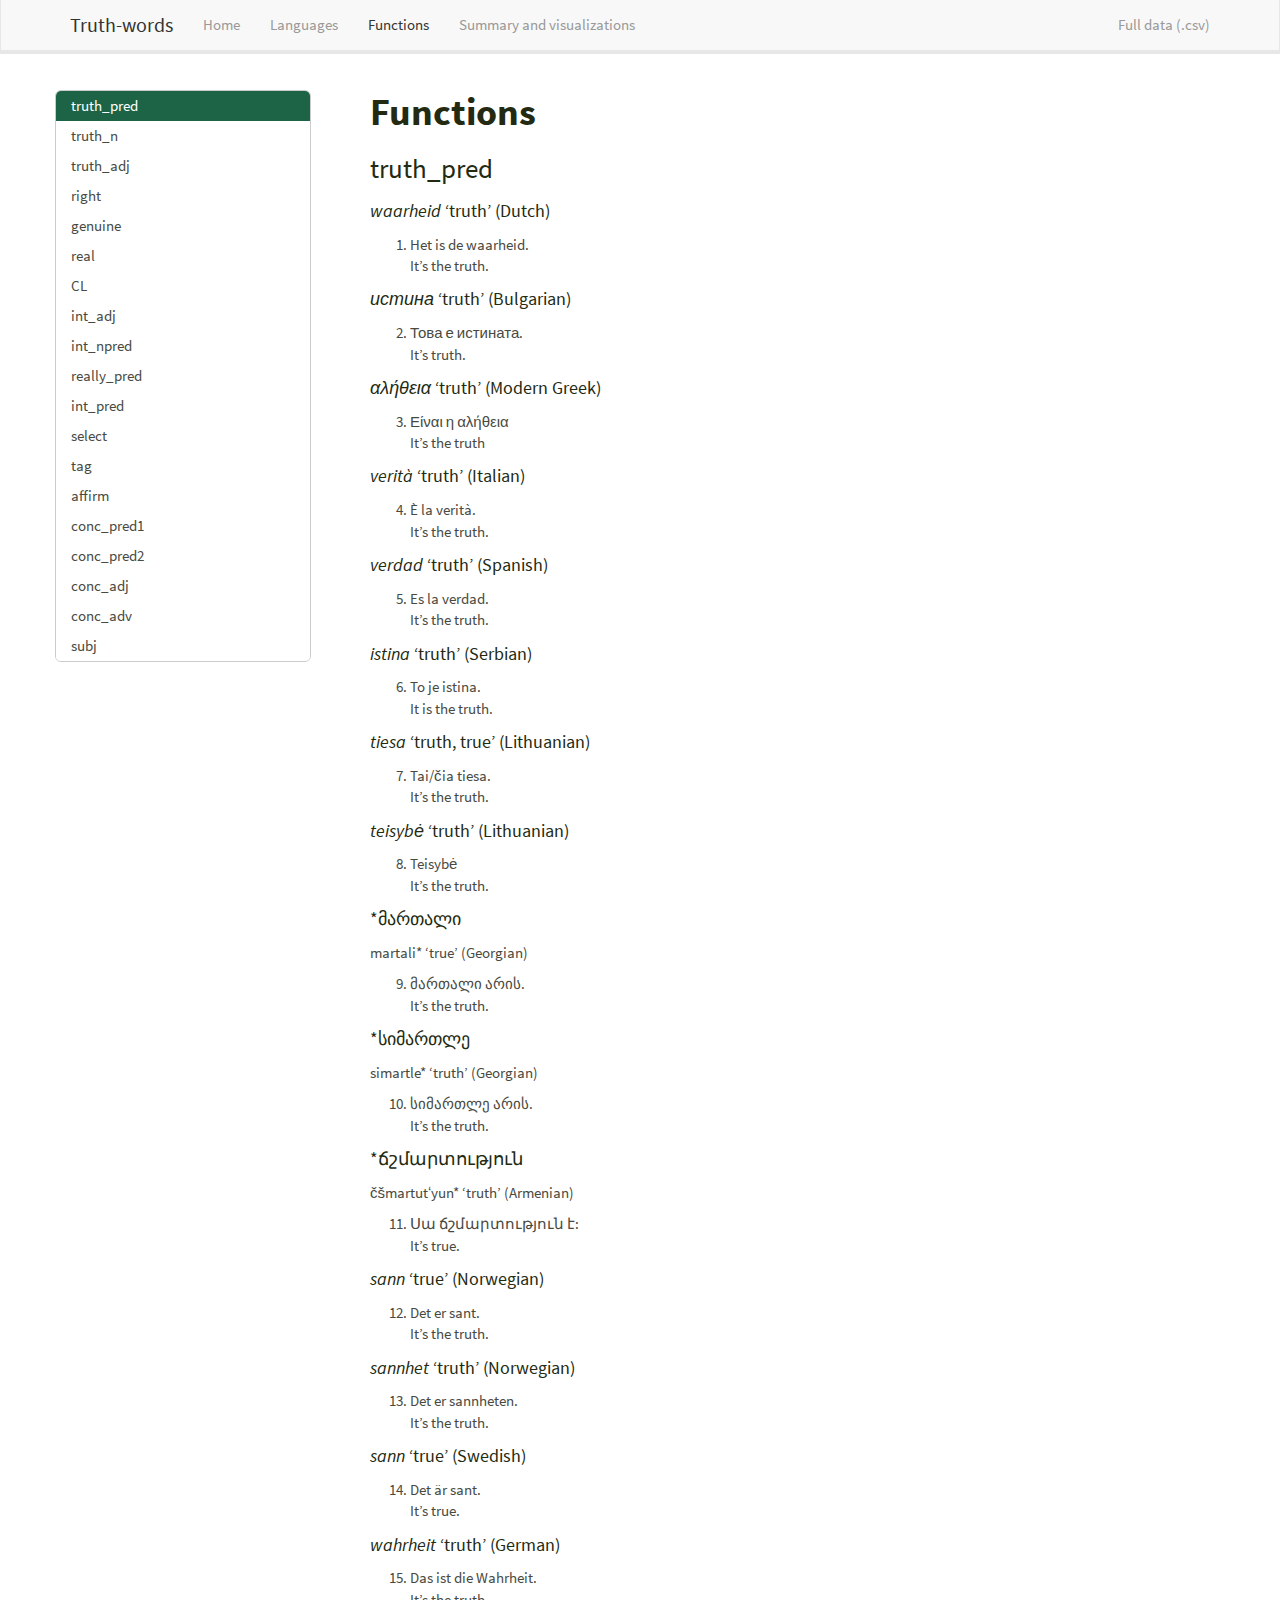
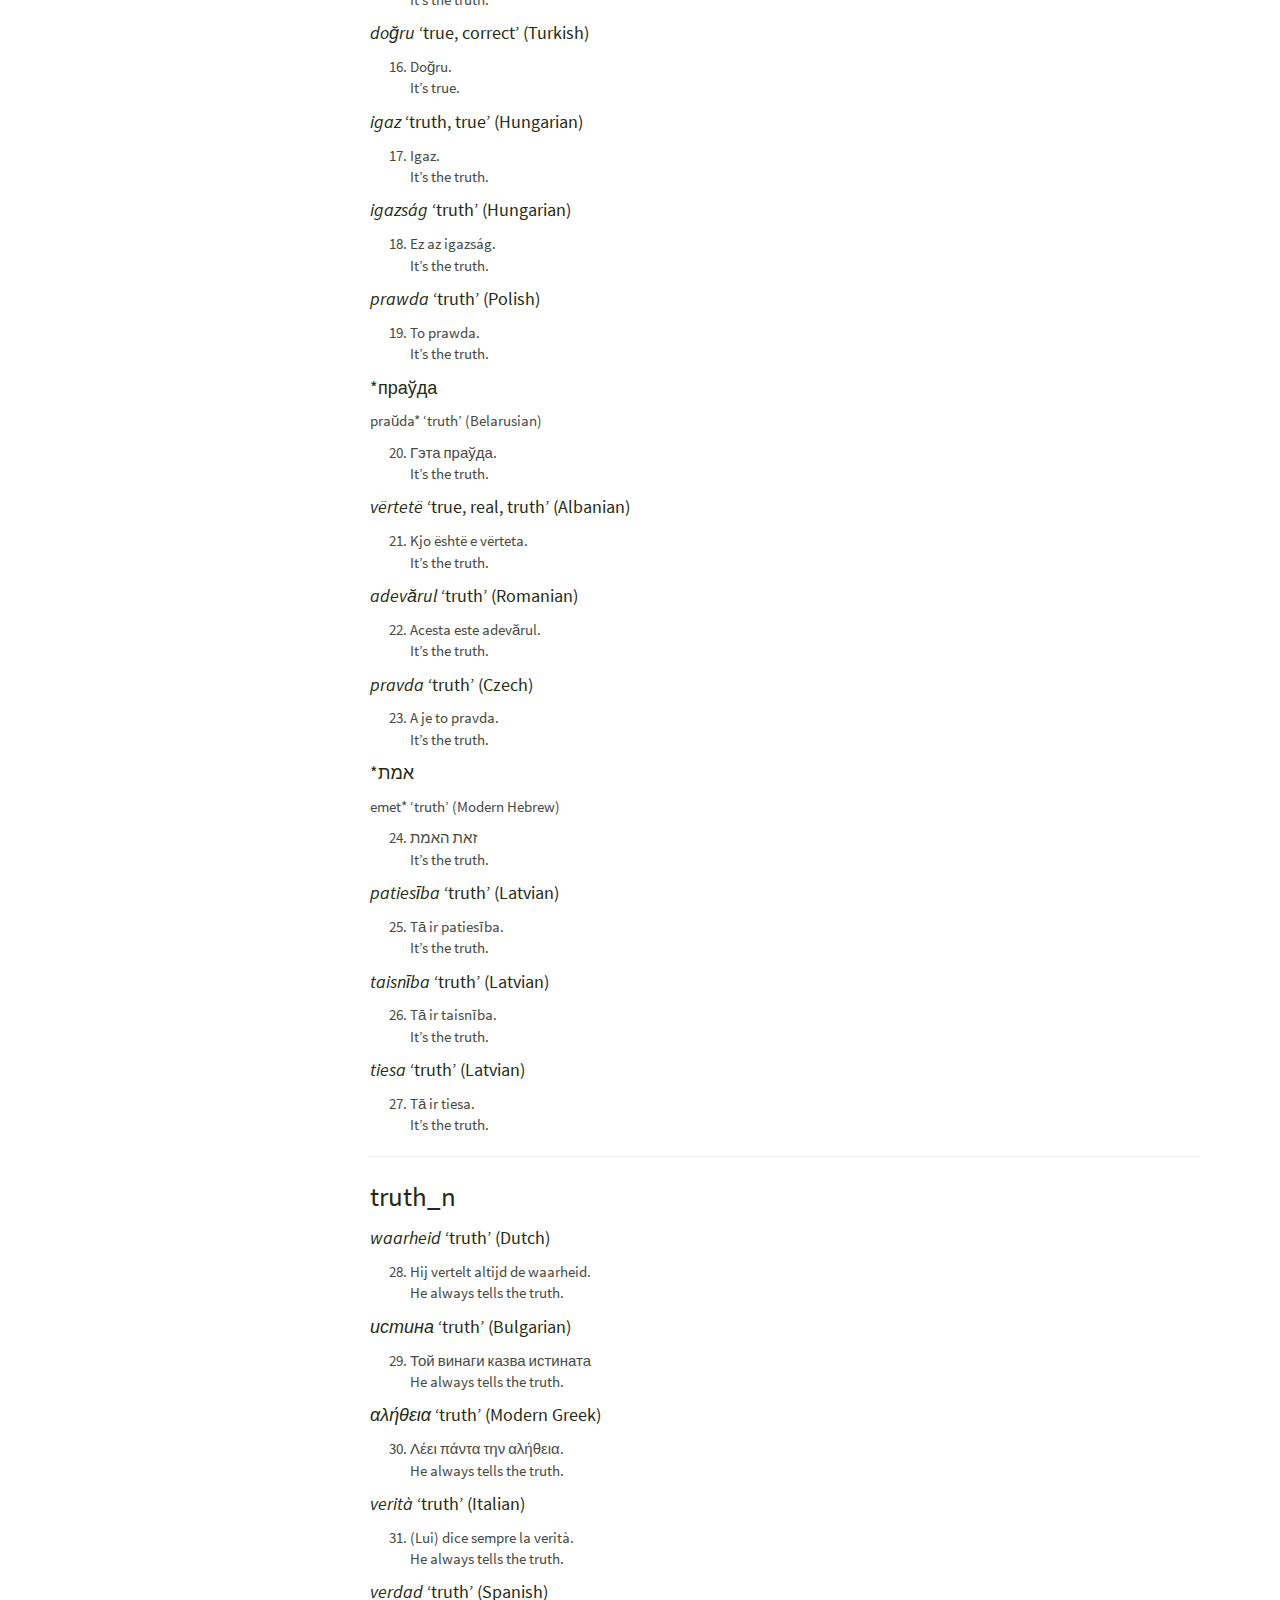
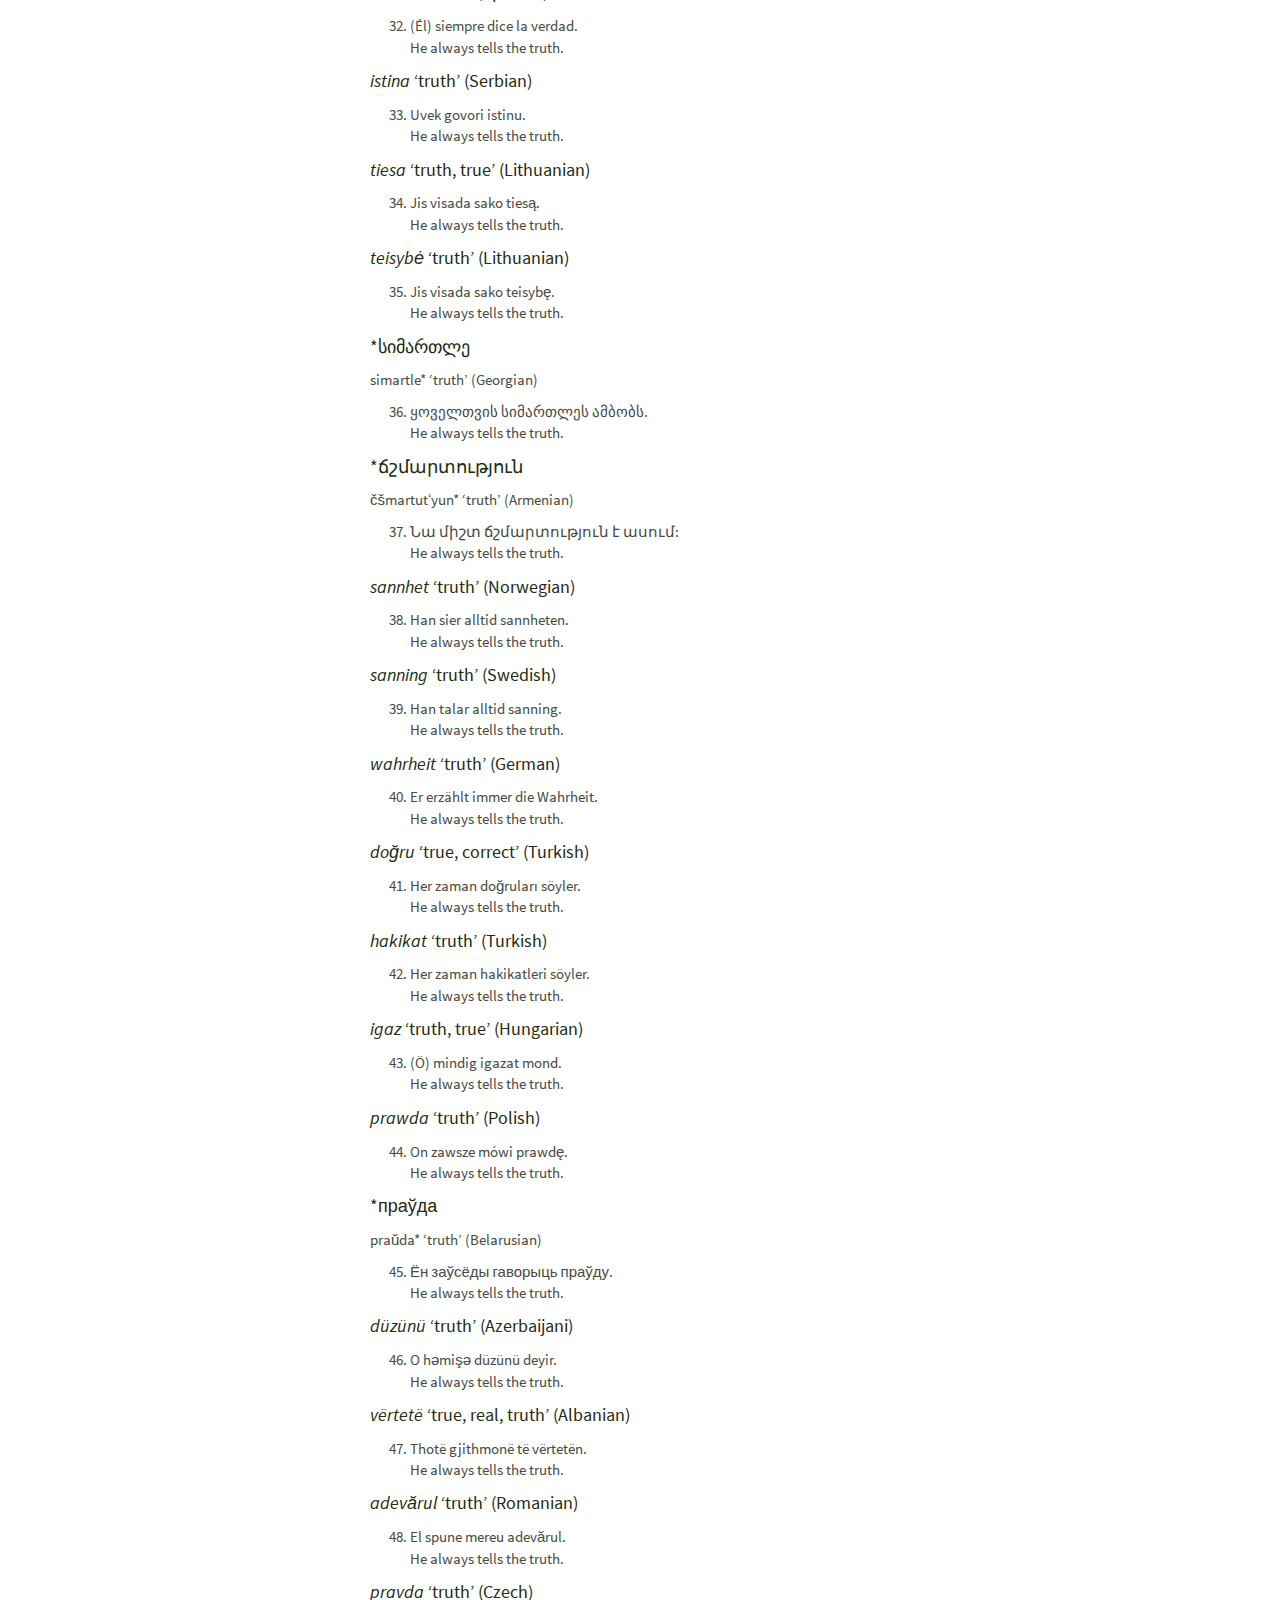
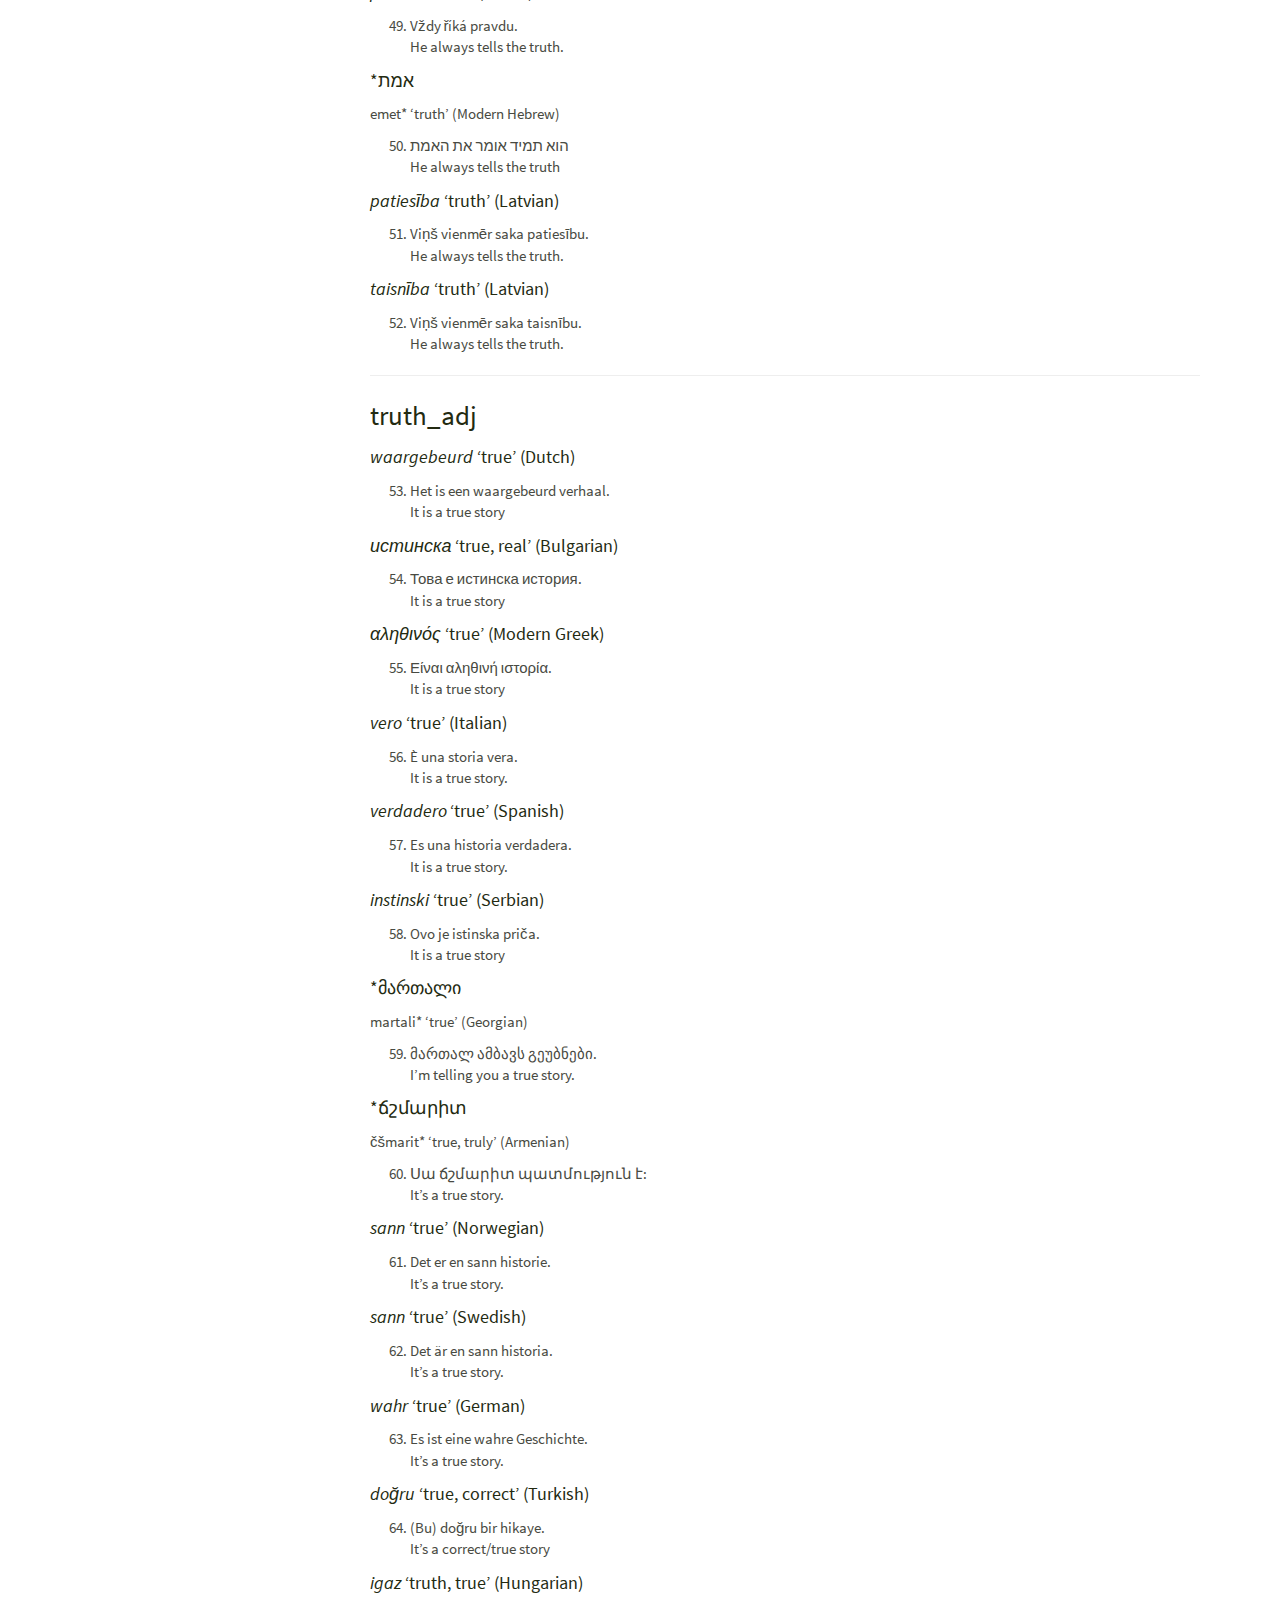
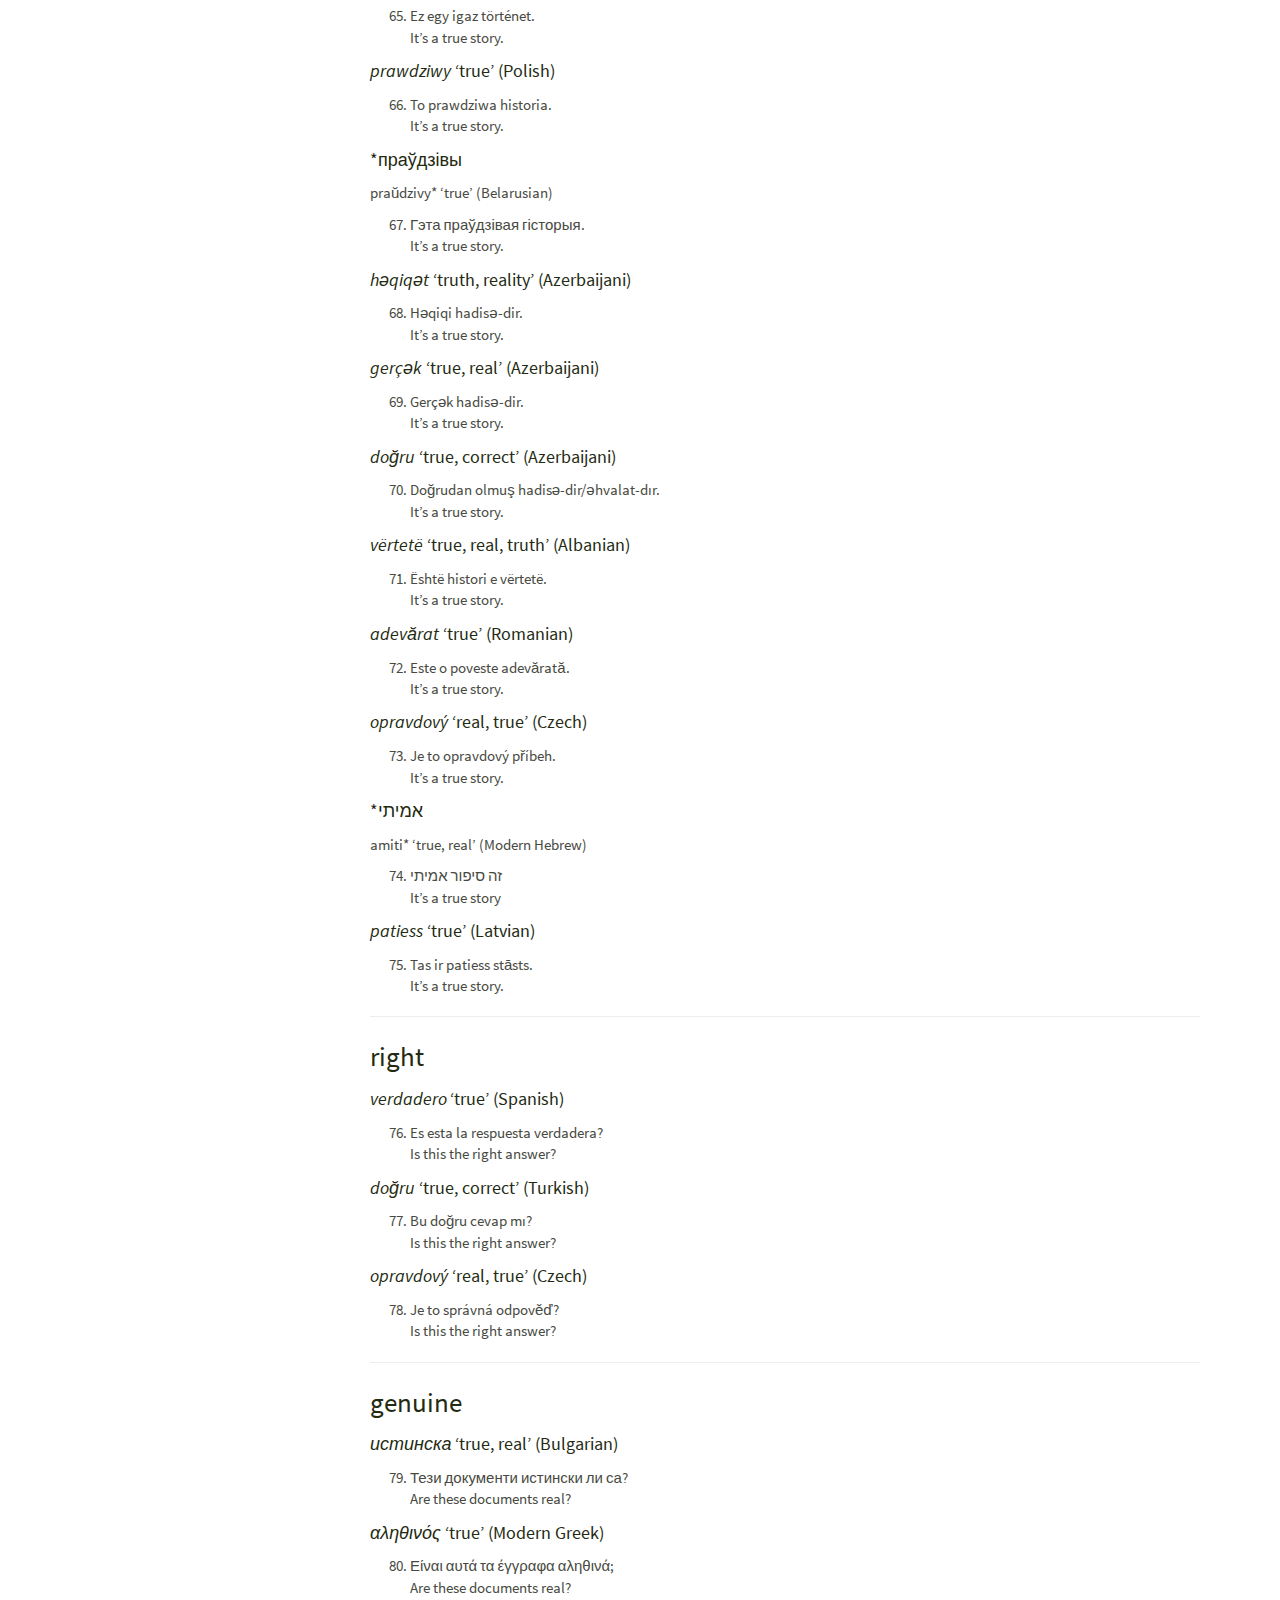
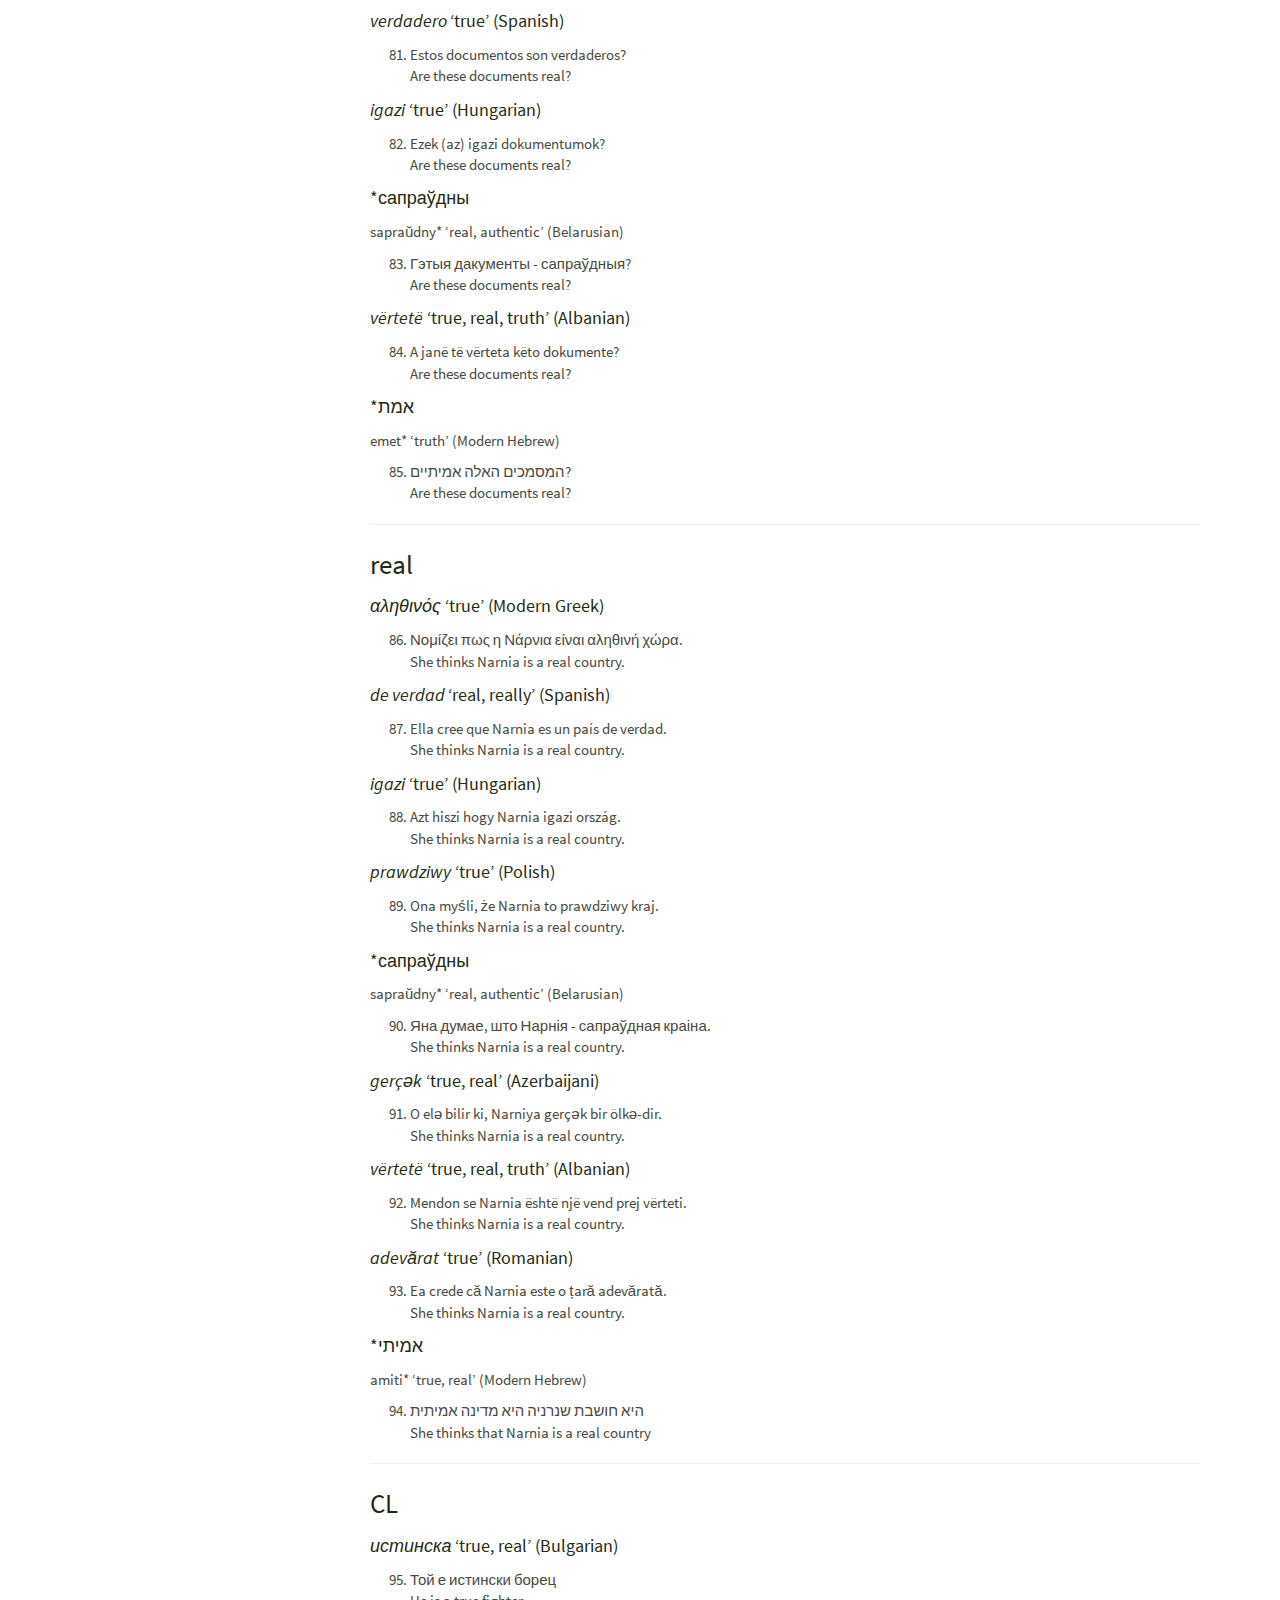
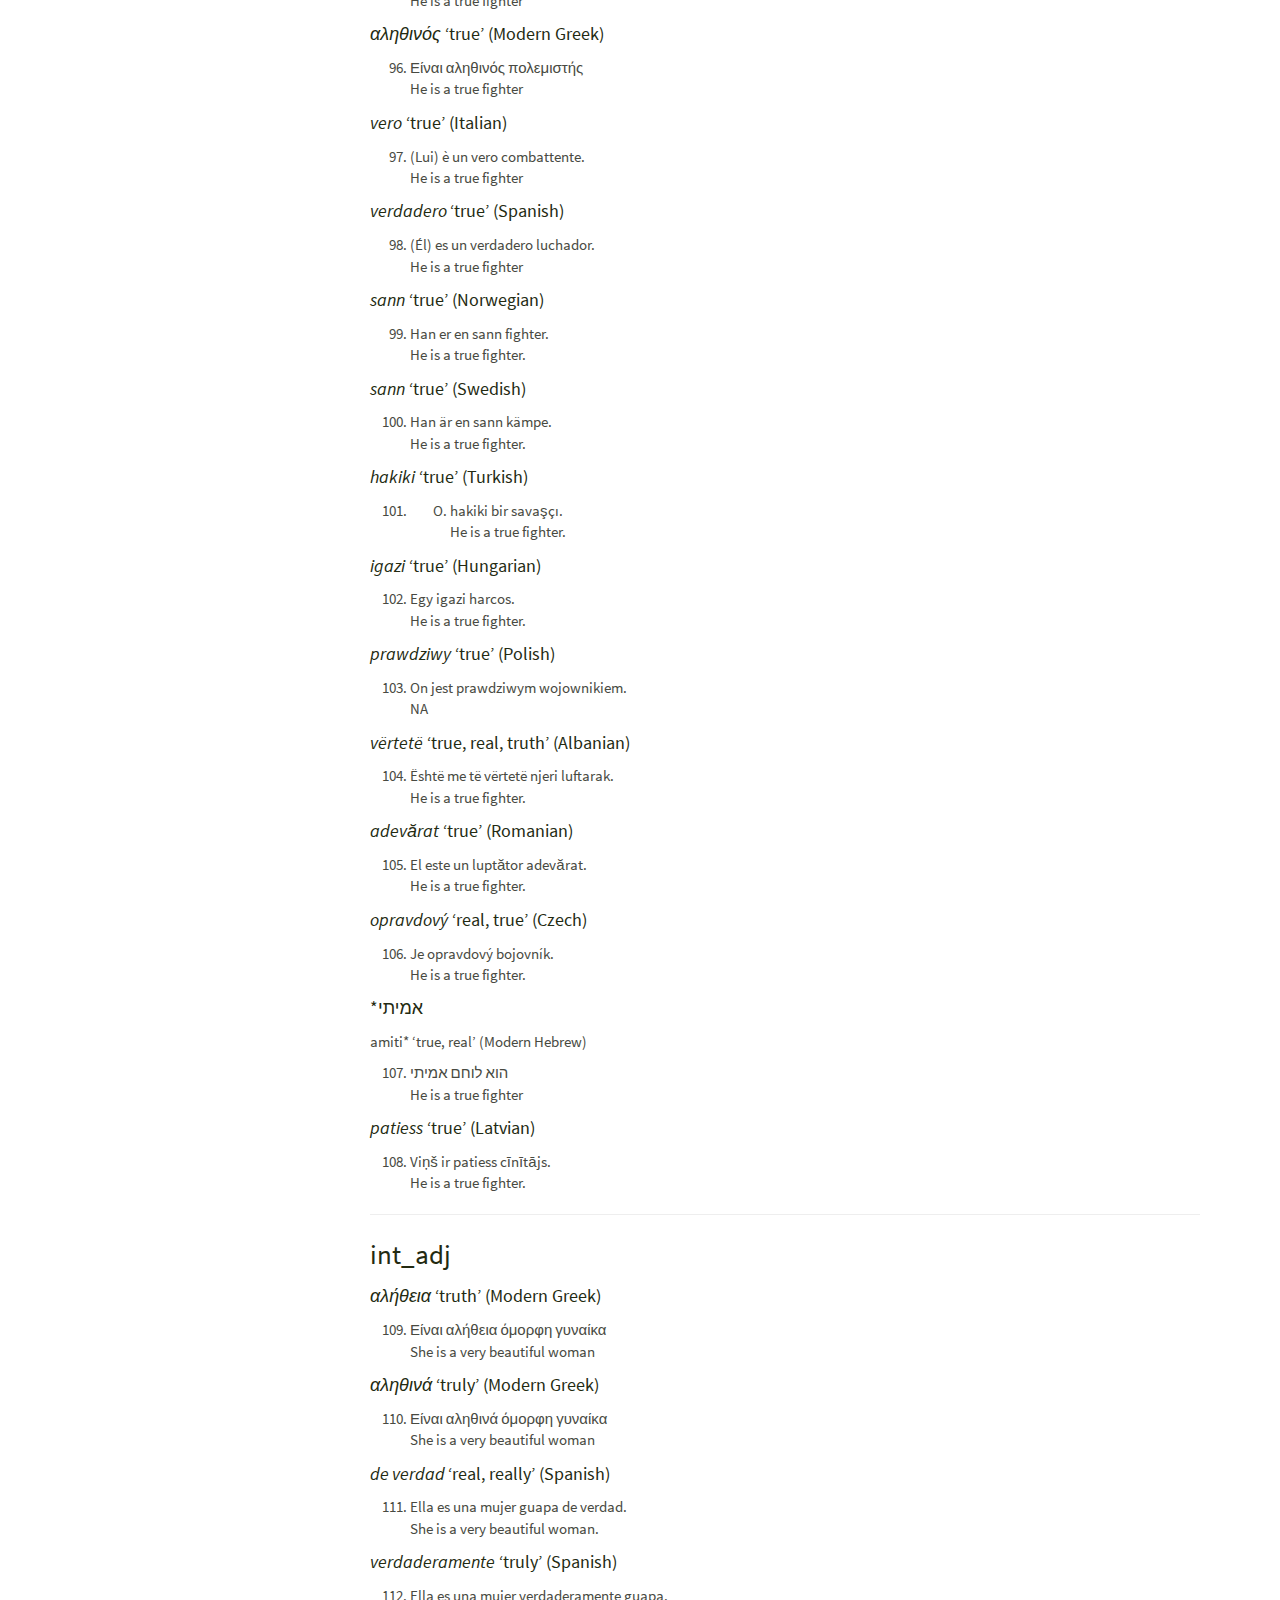
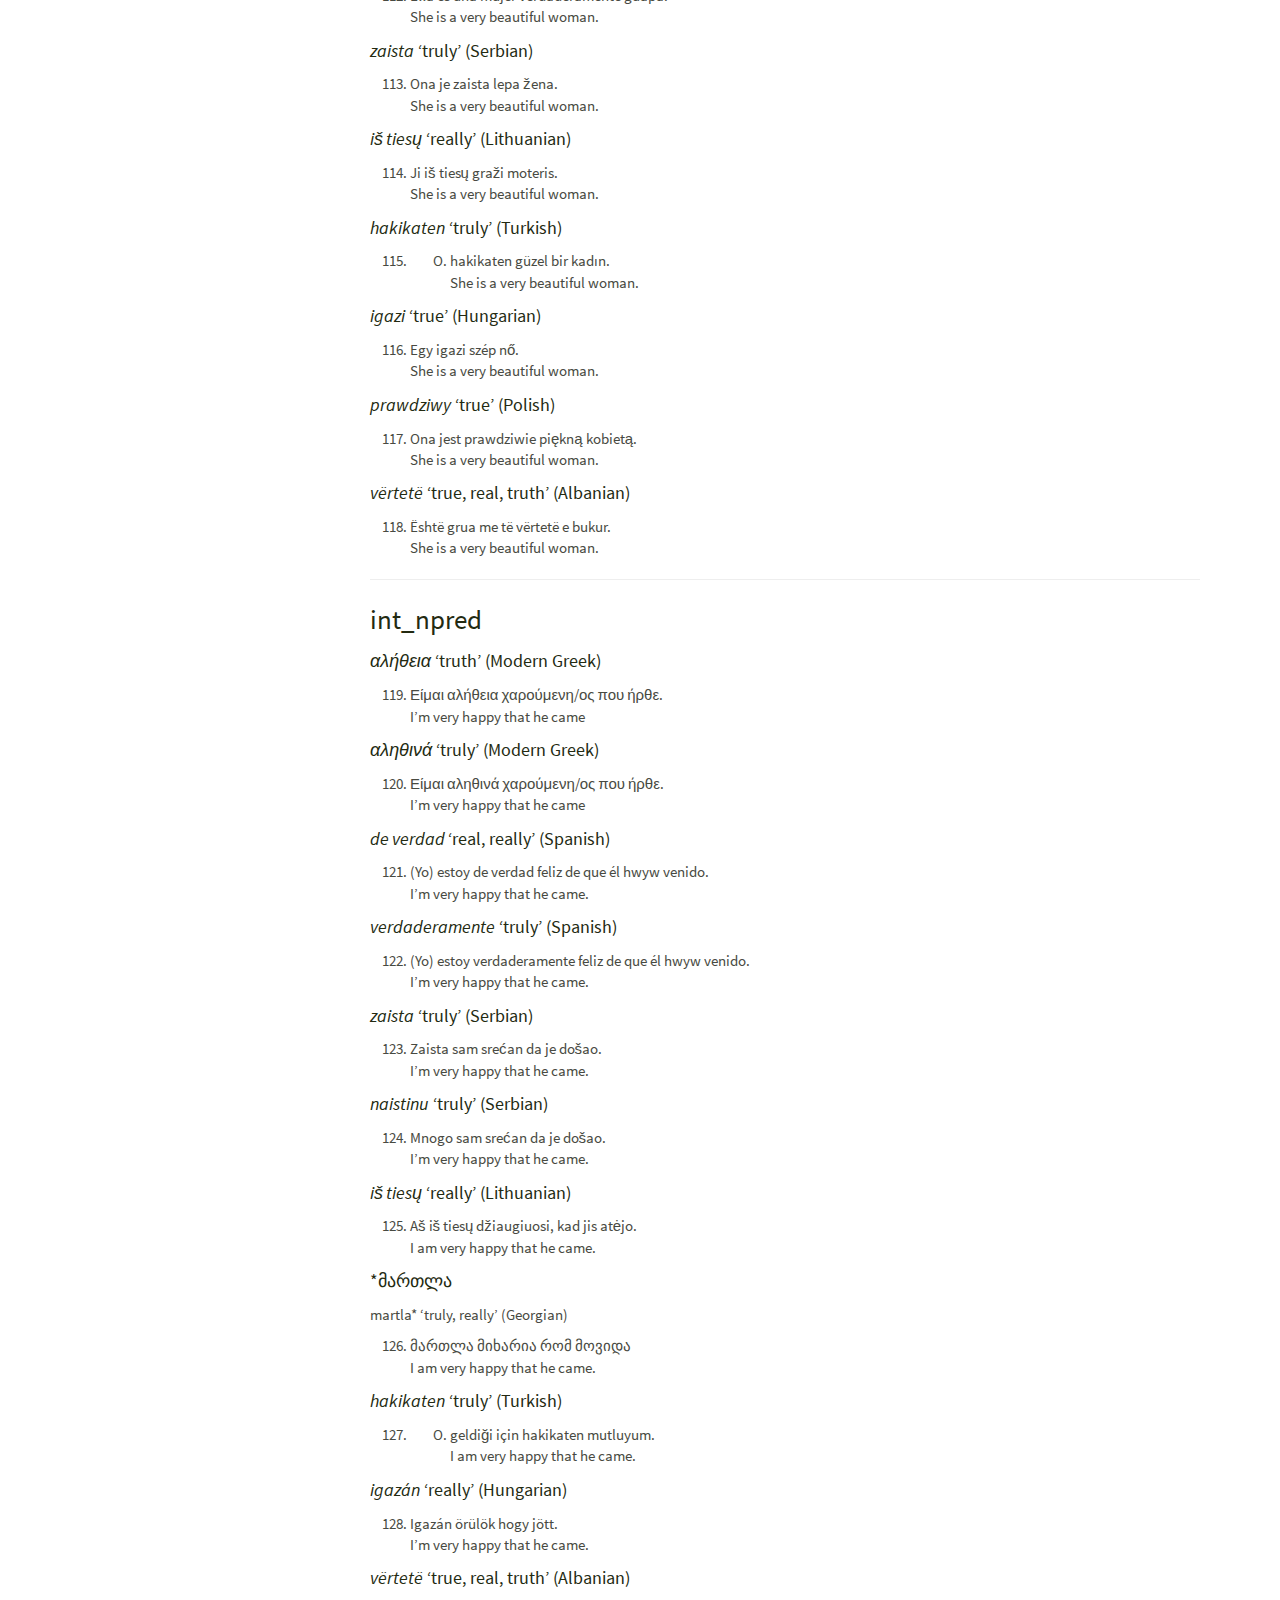
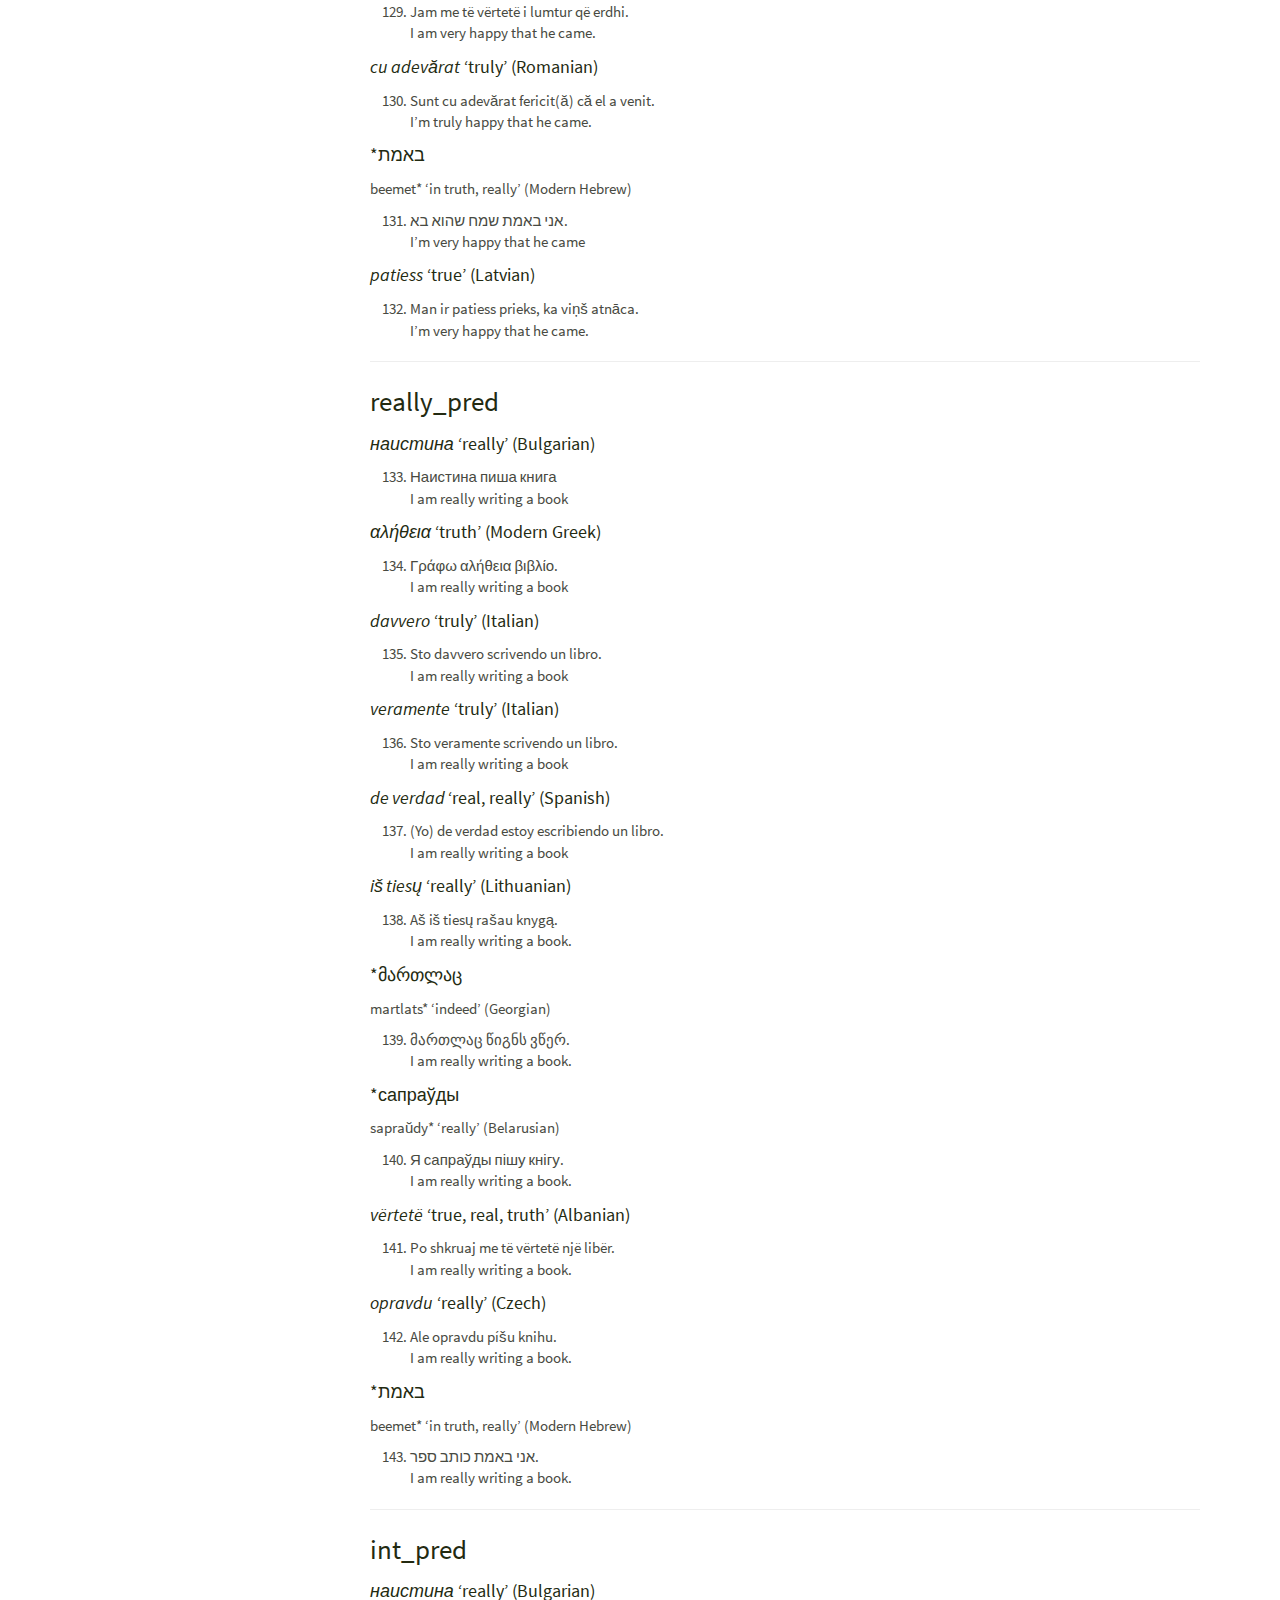
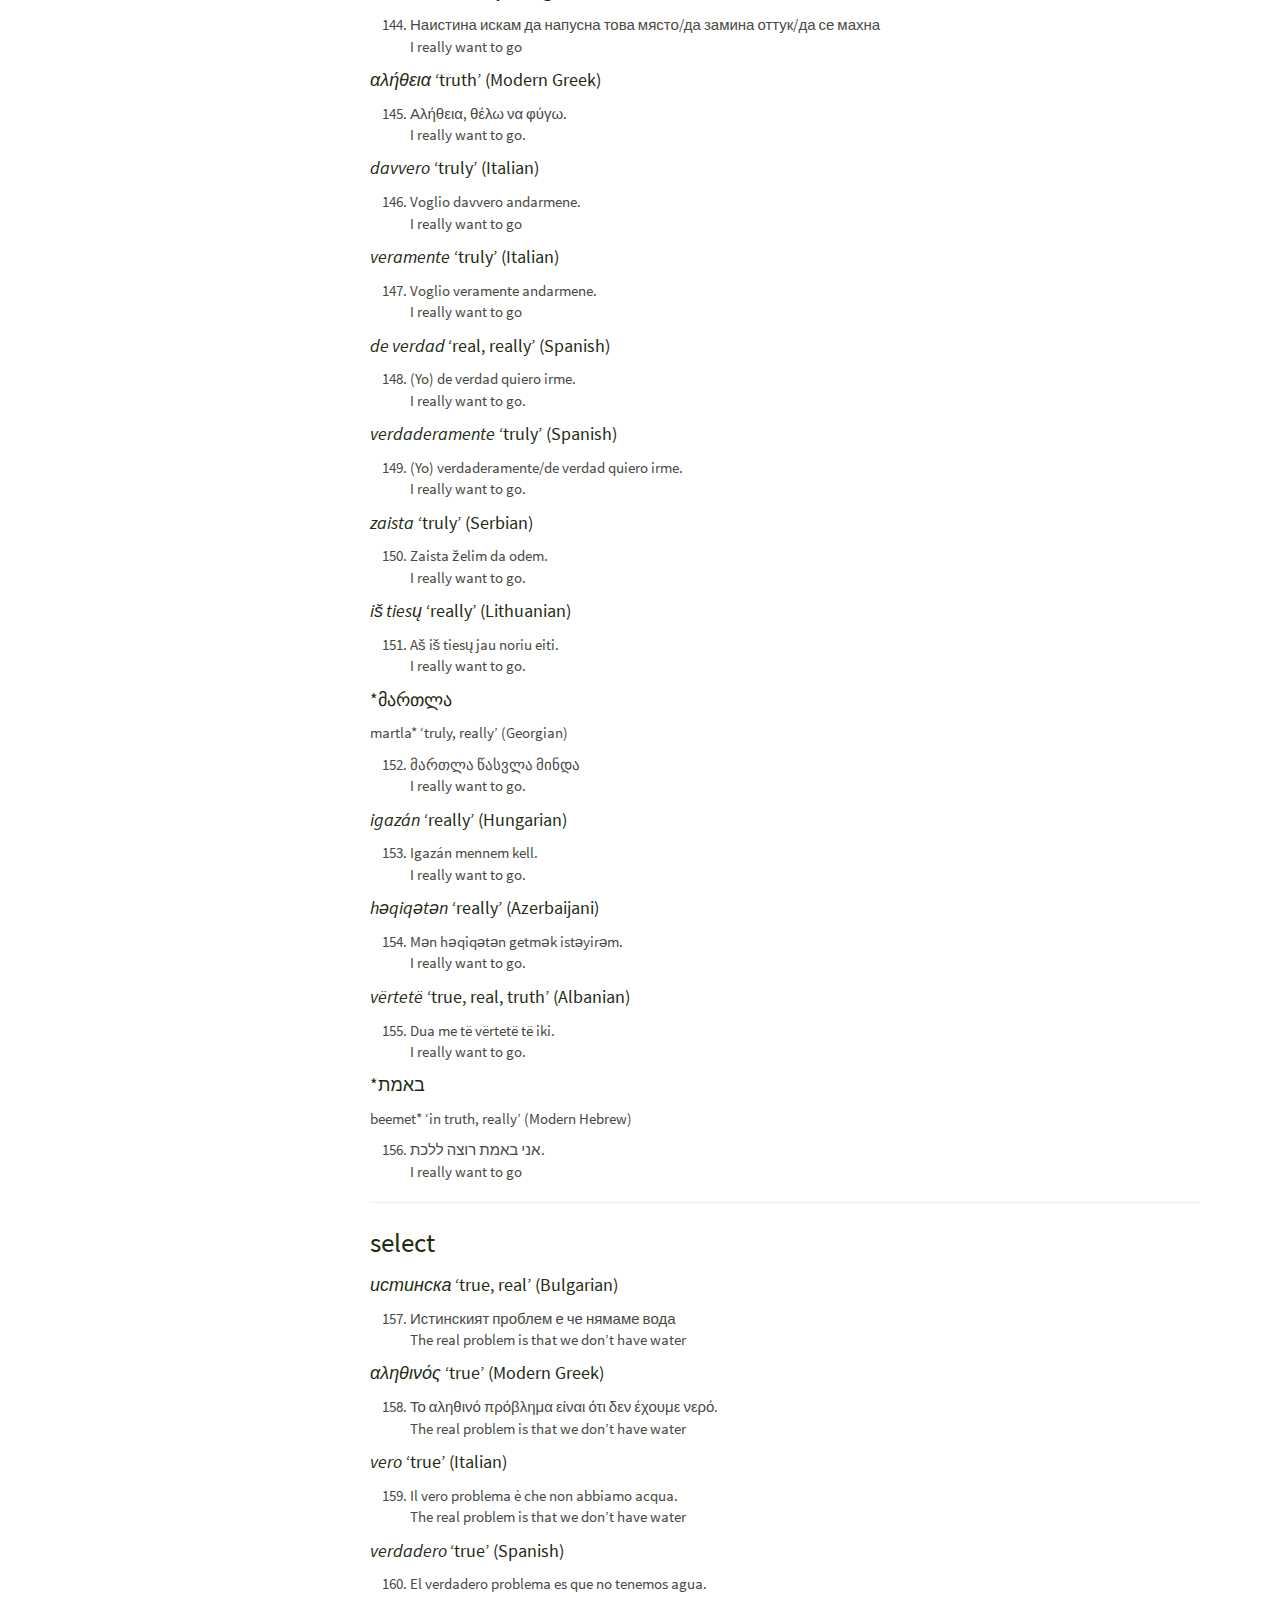
==== commit 54db8f0f: "new languages" ====
--- a/docs/functions.html
+++ b/docs/functions.html
@@ -480,6 +480,71 @@
 <li>Ez az igazság.<br />
 It’s the truth.</li>
 </ol>
+</div>
+<div id="prawda-truth-polish" class="section level4">
+<h4><em>prawda</em> ‘truth’ (Polish)</h4>
+<ol start="19" class="example" style="list-style-type: decimal">
+<li>To prawda.<br />
+It’s the truth.</li>
+</ol>
+</div>
+<div id="праўда" class="section level4">
+<h4>*праўда</h4>
+<p>praŭda* ‘truth’ (Belarusian)</p>
+<ol start="20" class="example" style="list-style-type: decimal">
+<li>Гэта праўда.<br />
+It’s the truth.</li>
+</ol>
+</div>
+<div id="vërtetë-true-real-truth-albanian" class="section level4">
+<h4><em>vërtetë</em> ‘true, real, truth’ (Albanian)</h4>
+<ol start="21" class="example" style="list-style-type: decimal">
+<li>Kjo është e vërteta.<br />
+It’s the truth.</li>
+</ol>
+</div>
+<div id="adevărul-truth-romanian" class="section level4">
+<h4><em>adevărul</em> ‘truth’ (Romanian)</h4>
+<ol start="22" class="example" style="list-style-type: decimal">
+<li>Acesta este adevărul.<br />
+It’s the truth.</li>
+</ol>
+</div>
+<div id="pravda-truth-czech" class="section level4">
+<h4><em>pravda</em> ‘truth’ (Czech)</h4>
+<ol start="23" class="example" style="list-style-type: decimal">
+<li>A je to pravda.<br />
+It’s the truth.</li>
+</ol>
+</div>
+<div id="אמת" class="section level4">
+<h4>*אמת</h4>
+<p>emet* ‘truth’ (Modern Hebrew)</p>
+<ol start="24" class="example" style="list-style-type: decimal">
+<li>זאת האמת<br />
+It’s the truth.</li>
+</ol>
+</div>
+<div id="patiesība-truth-latvian" class="section level4">
+<h4><em>patiesība</em> ‘truth’ (Latvian)</h4>
+<ol start="25" class="example" style="list-style-type: decimal">
+<li>Tā ir patiesība.<br />
+It’s the truth.</li>
+</ol>
+</div>
+<div id="taisnība-truth-latvian" class="section level4">
+<h4><em>taisnība</em> ‘truth’ (Latvian)</h4>
+<ol start="26" class="example" style="list-style-type: decimal">
+<li>Tā ir taisnība.<br />
+It’s the truth.</li>
+</ol>
+</div>
+<div id="tiesa-truth-latvian" class="section level4">
+<h4><em>tiesa</em> ‘truth’ (Latvian)</h4>
+<ol start="27" class="example" style="list-style-type: decimal">
+<li>Tā ir tiesa.<br />
+It’s the truth.</li>
+</ol>
 <hr />
 </div>
 </div>
@@ -487,56 +552,56 @@
 <h2>truth_n</h2>
 <div id="waarheid-truth-dutch-1" class="section level4">
 <h4><em>waarheid</em> ‘truth’ (Dutch)</h4>
-<ol start="19" class="example" style="list-style-type: decimal">
+<ol start="28" class="example" style="list-style-type: decimal">
 <li>Hij vertelt altijd de waarheid.<br />
 He always tells the truth.</li>
 </ol>
 </div>
 <div id="истина-truth-bulgarian-1" class="section level4">
 <h4><em>истина</em> ‘truth’ (Bulgarian)</h4>
-<ol start="20" class="example" style="list-style-type: decimal">
+<ol start="29" class="example" style="list-style-type: decimal">
 <li>Той винаги казва истината<br />
 He always tells the truth.</li>
 </ol>
 </div>
 <div id="αλήθεια-truth-modern-greek-1" class="section level4">
 <h4><em>αλήθεια</em> ‘truth’ (Modern Greek)</h4>
-<ol start="21" class="example" style="list-style-type: decimal">
+<ol start="30" class="example" style="list-style-type: decimal">
 <li>Λέει πάντα την αλήθεια.<br />
 He always tells the truth.</li>
 </ol>
 </div>
 <div id="verità-truth-italian-1" class="section level4">
 <h4><em>verità</em> ‘truth’ (Italian)</h4>
-<ol start="22" class="example" style="list-style-type: decimal">
+<ol start="31" class="example" style="list-style-type: decimal">
 <li>(Lui) dice sempre la verità.<br />
 He always tells the truth.</li>
 </ol>
 </div>
 <div id="verdad-truth-spanish-1" class="section level4">
 <h4><em>verdad</em> ‘truth’ (Spanish)</h4>
-<ol start="23" class="example" style="list-style-type: decimal">
+<ol start="32" class="example" style="list-style-type: decimal">
 <li>(Él) siempre dice la verdad.<br />
 He always tells the truth.</li>
 </ol>
 </div>
 <div id="istina-truth-serbian-1" class="section level4">
 <h4><em>istina</em> ‘truth’ (Serbian)</h4>
-<ol start="24" class="example" style="list-style-type: decimal">
+<ol start="33" class="example" style="list-style-type: decimal">
 <li>Uvek govori istinu.<br />
 He always tells the truth.</li>
 </ol>
 </div>
 <div id="tiesa-truth-true-lithuanian-1" class="section level4">
 <h4><em>tiesa</em> ‘truth, true’ (Lithuanian)</h4>
-<ol start="25" class="example" style="list-style-type: decimal">
+<ol start="34" class="example" style="list-style-type: decimal">
 <li>Jis visada sako tiesą.<br />
 He always tells the truth.</li>
 </ol>
 </div>
 <div id="teisybė-truth-lithuanian-1" class="section level4">
 <h4><em>teisybė</em> ‘truth’ (Lithuanian)</h4>
-<ol start="26" class="example" style="list-style-type: decimal">
+<ol start="35" class="example" style="list-style-type: decimal">
 <li>Jis visada sako teisybę.<br />
 He always tells the truth.</li>
 </ol>
@@ -544,7 +609,7 @@
 <div id="სიმართლე-1" class="section level4">
 <h4>*სიმართლე</h4>
 <p>simartle* ‘truth’ (Georgian)</p>
-<ol start="27" class="example" style="list-style-type: decimal">
+<ol start="36" class="example" style="list-style-type: decimal">
 <li>ყოველთვის სიმართლეს ამბობს.<br />
 He always tells the truth.</li>
 </ol>
@@ -552,50 +617,115 @@
 <div id="ճշմարտություն-1" class="section level4">
 <h4>*ճշմարտություն</h4>
 <p>čšmartutʻyun* ‘truth’ (Armenian)</p>
-<ol start="28" class="example" style="list-style-type: decimal">
+<ol start="37" class="example" style="list-style-type: decimal">
 <li>Նա միշտ ճշմարտություն է ասում:<br />
 He always tells the truth.</li>
 </ol>
 </div>
 <div id="sannhet-truth-norwegian-1" class="section level4">
 <h4><em>sannhet</em> ‘truth’ (Norwegian)</h4>
-<ol start="29" class="example" style="list-style-type: decimal">
+<ol start="38" class="example" style="list-style-type: decimal">
 <li>Han sier alltid sannheten.<br />
 He always tells the truth.</li>
 </ol>
 </div>
 <div id="sanning-truth-swedish" class="section level4">
 <h4><em>sanning</em> ‘truth’ (Swedish)</h4>
-<ol start="30" class="example" style="list-style-type: decimal">
+<ol start="39" class="example" style="list-style-type: decimal">
 <li>Han talar alltid sanning.<br />
 He always tells the truth.</li>
 </ol>
 </div>
 <div id="wahrheit-truth-german-1" class="section level4">
 <h4><em>wahrheit</em> ‘truth’ (German)</h4>
-<ol start="31" class="example" style="list-style-type: decimal">
+<ol start="40" class="example" style="list-style-type: decimal">
 <li>Er erzählt immer die Wahrheit.<br />
 He always tells the truth.</li>
 </ol>
 </div>
 <div id="doğru-true-correct-turkish-1" class="section level4">
 <h4><em>doğru</em> ‘true, correct’ (Turkish)</h4>
-<ol start="32" class="example" style="list-style-type: decimal">
+<ol start="41" class="example" style="list-style-type: decimal">
 <li>Her zaman doğruları söyler.<br />
 He always tells the truth.</li>
 </ol>
 </div>
 <div id="hakikat-truth-turkish" class="section level4">
 <h4><em>hakikat</em> ‘truth’ (Turkish)</h4>
-<ol start="33" class="example" style="list-style-type: decimal">
+<ol start="42" class="example" style="list-style-type: decimal">
 <li>Her zaman hakikatleri söyler.<br />
 He always tells the truth.</li>
 </ol>
 </div>
 <div id="igaz-truth-true-hungarian-1" class="section level4">
 <h4><em>igaz</em> ‘truth, true’ (Hungarian)</h4>
-<ol start="34" class="example" style="list-style-type: decimal">
+<ol start="43" class="example" style="list-style-type: decimal">
 <li>(Ö) mindig igazat mond.<br />
+He always tells the truth.</li>
+</ol>
+</div>
+<div id="prawda-truth-polish-1" class="section level4">
+<h4><em>prawda</em> ‘truth’ (Polish)</h4>
+<ol start="44" class="example" style="list-style-type: decimal">
+<li>On zawsze mówi prawdę.<br />
+He always tells the truth.</li>
+</ol>
+</div>
+<div id="праўда-1" class="section level4">
+<h4>*праўда</h4>
+<p>praŭda* ‘truth’ (Belarusian)</p>
+<ol start="45" class="example" style="list-style-type: decimal">
+<li>Ён заўсёды гаворыць праўду.<br />
+He always tells the truth.</li>
+</ol>
+</div>
+<div id="düzünü-truth-azerbaijani" class="section level4">
+<h4><em>düzünü</em> ‘truth’ (Azerbaijani)</h4>
+<ol start="46" class="example" style="list-style-type: decimal">
+<li>O həmişə düzünü deyir.<br />
+He always tells the truth.</li>
+</ol>
+</div>
+<div id="vërtetë-true-real-truth-albanian-1" class="section level4">
+<h4><em>vërtetë</em> ‘true, real, truth’ (Albanian)</h4>
+<ol start="47" class="example" style="list-style-type: decimal">
+<li>Thotë gjithmonë të vërtetën.<br />
+He always tells the truth.</li>
+</ol>
+</div>
+<div id="adevărul-truth-romanian-1" class="section level4">
+<h4><em>adevărul</em> ‘truth’ (Romanian)</h4>
+<ol start="48" class="example" style="list-style-type: decimal">
+<li>El spune mereu adevărul.<br />
+He always tells the truth.</li>
+</ol>
+</div>
+<div id="pravda-truth-czech-1" class="section level4">
+<h4><em>pravda</em> ‘truth’ (Czech)</h4>
+<ol start="49" class="example" style="list-style-type: decimal">
+<li>Vždy říká pravdu.<br />
+He always tells the truth.</li>
+</ol>
+</div>
+<div id="אמת-1" class="section level4">
+<h4>*אמת</h4>
+<p>emet* ‘truth’ (Modern Hebrew)</p>
+<ol start="50" class="example" style="list-style-type: decimal">
+<li>הוא תמיד אומר את האמת<br />
+He always tells the truth</li>
+</ol>
+</div>
+<div id="patiesība-truth-latvian-1" class="section level4">
+<h4><em>patiesība</em> ‘truth’ (Latvian)</h4>
+<ol start="51" class="example" style="list-style-type: decimal">
+<li>Viņš vienmēr saka patiesību.<br />
+He always tells the truth.</li>
+</ol>
+</div>
+<div id="taisnība-truth-latvian-1" class="section level4">
+<h4><em>taisnība</em> ‘truth’ (Latvian)</h4>
+<ol start="52" class="example" style="list-style-type: decimal">
+<li>Viņš vienmēr saka taisnību.<br />
 He always tells the truth.</li>
 </ol>
 <hr />
@@ -605,42 +735,42 @@
 <h2>truth_adj</h2>
 <div id="waargebeurd-true-dutch" class="section level4">
 <h4><em>waargebeurd</em> ‘true’ (Dutch)</h4>
-<ol start="35" class="example" style="list-style-type: decimal">
+<ol start="53" class="example" style="list-style-type: decimal">
 <li>Het is een waargebeurd verhaal.<br />
 It is a true story</li>
 </ol>
 </div>
 <div id="истинска-true-real-bulgarian" class="section level4">
 <h4><em>истинска</em> ‘true, real’ (Bulgarian)</h4>
-<ol start="36" class="example" style="list-style-type: decimal">
+<ol start="54" class="example" style="list-style-type: decimal">
 <li>Това е истинска история.<br />
 It is a true story</li>
 </ol>
 </div>
 <div id="αληθινός-true-modern-greek" class="section level4">
 <h4><em>αληθινός</em> ‘true’ (Modern Greek)</h4>
-<ol start="37" class="example" style="list-style-type: decimal">
+<ol start="55" class="example" style="list-style-type: decimal">
 <li>Είναι αληθινή ιστορία.<br />
 It is a true story</li>
 </ol>
 </div>
 <div id="vero-true-italian" class="section level4">
 <h4><em>vero</em> ‘true’ (Italian)</h4>
-<ol start="38" class="example" style="list-style-type: decimal">
+<ol start="56" class="example" style="list-style-type: decimal">
 <li>È una storia vera.<br />
 It is a true story.</li>
 </ol>
 </div>
 <div id="verdadero-true-spanish" class="section level4">
 <h4><em>verdadero </em> ‘true’ (Spanish)</h4>
-<ol start="39" class="example" style="list-style-type: decimal">
+<ol start="57" class="example" style="list-style-type: decimal">
 <li>Es una historia verdadera.<br />
 It is a true story.</li>
 </ol>
 </div>
 <div id="instinski-true-serbian" class="section level4">
 <h4><em>instinski</em> ‘true’ (Serbian)</h4>
-<ol start="40" class="example" style="list-style-type: decimal">
+<ol start="58" class="example" style="list-style-type: decimal">
 <li>Ovo je istinska priča.<br />
 It is a true story</li>
 </ol>
@@ -648,7 +778,7 @@
 <div id="მართალი-1" class="section level4">
 <h4>*მართალი</h4>
 <p>martali* ‘true’ (Georgian)</p>
-<ol start="41" class="example" style="list-style-type: decimal">
+<ol start="59" class="example" style="list-style-type: decimal">
 <li>მართალ ამბავს გეუბნები.<br />
 I’m telling you a true story.</li>
 </ol>
@@ -656,36 +786,115 @@
 <div id="ճշմարիտ" class="section level4">
 <h4>*ճշմարիտ</h4>
 <p>čšmarit* ‘true, truly’ (Armenian)</p>
-<ol start="42" class="example" style="list-style-type: decimal">
+<ol start="60" class="example" style="list-style-type: decimal">
 <li>Սա ճշմարիտ պատմություն է:<br />
 It’s a true story.</li>
 </ol>
 </div>
 <div id="sann-true-norwegian-1" class="section level4">
 <h4><em>sann</em> ‘true’ (Norwegian)</h4>
-<ol start="43" class="example" style="list-style-type: decimal">
+<ol start="61" class="example" style="list-style-type: decimal">
 <li>Det er en sann historie.<br />
 It’s a true story.</li>
 </ol>
 </div>
 <div id="sann-true-swedish-1" class="section level4">
 <h4><em>sann</em> ‘true’ (Swedish)</h4>
-<ol start="44" class="example" style="list-style-type: decimal">
+<ol start="62" class="example" style="list-style-type: decimal">
 <li>Det är en sann historia.<br />
 It’s a true story.</li>
 </ol>
 </div>
+<div id="wahr-true-german" class="section level4">
+<h4><em>wahr</em> ‘true’ (German)</h4>
+<ol start="63" class="example" style="list-style-type: decimal">
+<li>Es ist eine wahre Geschichte.<br />
+It’s a true story.</li>
+</ol>
+</div>
 <div id="doğru-true-correct-turkish-2" class="section level4">
 <h4><em>doğru</em> ‘true, correct’ (Turkish)</h4>
-<ol start="45" class="example" style="list-style-type: decimal">
+<ol start="64" class="example" style="list-style-type: decimal">
 <li>(Bu) doğru bir hikaye.<br />
 It’s a correct/true story</li>
 </ol>
 </div>
 <div id="igaz-truth-true-hungarian-2" class="section level4">
 <h4><em>igaz</em> ‘truth, true’ (Hungarian)</h4>
-<ol start="46" class="example" style="list-style-type: decimal">
+<ol start="65" class="example" style="list-style-type: decimal">
 <li>Ez egy igaz történet.<br />
+It’s a true story.</li>
+</ol>
+</div>
+<div id="prawdziwy-true-polish" class="section level4">
+<h4><em>prawdziwy</em> ‘true’ (Polish)</h4>
+<ol start="66" class="example" style="list-style-type: decimal">
+<li>To prawdziwa historia.<br />
+It’s a true story.</li>
+</ol>
+</div>
+<div id="праўдзівы" class="section level4">
+<h4>*праўдзівы</h4>
+<p>praŭdzivy* ‘true’ (Belarusian)</p>
+<ol start="67" class="example" style="list-style-type: decimal">
+<li>Гэта праўдзівая гісторыя.<br />
+It’s a true story.</li>
+</ol>
+</div>
+<div id="həqiqət-truth-reality-azerbaijani" class="section level4">
+<h4><em>həqiqət</em> ‘truth, reality’ (Azerbaijani)</h4>
+<ol start="68" class="example" style="list-style-type: decimal">
+<li>Həqiqi hadisə-dir.<br />
+It’s a true story.</li>
+</ol>
+</div>
+<div id="gerçək-true-real-azerbaijani" class="section level4">
+<h4><em>gerçək</em> ‘true, real’ (Azerbaijani)</h4>
+<ol start="69" class="example" style="list-style-type: decimal">
+<li>Gerçək hadisə-dir.<br />
+It’s a true story.</li>
+</ol>
+</div>
+<div id="doğru-true-correct-azerbaijani" class="section level4">
+<h4><em>doğru</em> ‘true, correct’ (Azerbaijani)</h4>
+<ol start="70" class="example" style="list-style-type: decimal">
+<li>Doğrudan olmuş hadisə-dir/əhvalat-dır.<br />
+It’s a true story.</li>
+</ol>
+</div>
+<div id="vërtetë-true-real-truth-albanian-2" class="section level4">
+<h4><em>vërtetë</em> ‘true, real, truth’ (Albanian)</h4>
+<ol start="71" class="example" style="list-style-type: decimal">
+<li>Është histori e vërtetë.<br />
+It’s a true story.</li>
+</ol>
+</div>
+<div id="adevărat-true-romanian" class="section level4">
+<h4><em>adevărat</em> ‘true’ (Romanian)</h4>
+<ol start="72" class="example" style="list-style-type: decimal">
+<li>Este o poveste adevărată.<br />
+It’s a true story.</li>
+</ol>
+</div>
+<div id="opravdový-real-true-czech" class="section level4">
+<h4><em>opravdový</em> ‘real, true’ (Czech)</h4>
+<ol start="73" class="example" style="list-style-type: decimal">
+<li>Je to opravdový příbeh.<br />
+It’s a true story.</li>
+</ol>
+</div>
+<div id="אמיתי" class="section level4">
+<h4>*אמיתי</h4>
+<p>amiti* ‘true, real’ (Modern Hebrew)</p>
+<ol start="74" class="example" style="list-style-type: decimal">
+<li>זה סיפור אמיתי<br />
+It’s a true story</li>
+</ol>
+</div>
+<div id="patiess-true-latvian" class="section level4">
+<h4><em>patiess</em> ‘true’ (Latvian)</h4>
+<ol start="75" class="example" style="list-style-type: decimal">
+<li>Tas ir patiess stāsts.<br />
 It’s a true story.</li>
 </ol>
 <hr />
@@ -695,22 +904,22 @@
 <h2>right</h2>
 <div id="verdadero-true-spanish-1" class="section level4">
 <h4><em>verdadero </em> ‘true’ (Spanish)</h4>
-<ol start="47" class="example" style="list-style-type: decimal">
+<ol start="76" class="example" style="list-style-type: decimal">
 <li>Es esta la respuesta verdadera?<br />
 Is this the right answer?</li>
 </ol>
 </div>
-<div id="teisingas-correct-lithuanian" class="section level4">
-<h4><em>teisingas</em> ‘correct’ (Lithuanian)</h4>
-<ol start="48" class="example" style="list-style-type: decimal">
-<li>Ar tai/čia teisingas atsakymas?<br />
-Is this the right answer?</li>
-</ol>
-</div>
 <div id="doğru-true-correct-turkish-3" class="section level4">
 <h4><em>doğru</em> ‘true, correct’ (Turkish)</h4>
-<ol start="49" class="example" style="list-style-type: decimal">
+<ol start="77" class="example" style="list-style-type: decimal">
 <li>Bu doğru cevap mı?<br />
+Is this the right answer?</li>
+</ol>
+</div>
+<div id="opravdový-real-true-czech-1" class="section level4">
+<h4><em>opravdový</em> ‘real, true’ (Czech)</h4>
+<ol start="78" class="example" style="list-style-type: decimal">
+<li>Je to správná odpověď?<br />
 Is this the right answer?</li>
 </ol>
 <hr />
@@ -720,29 +929,52 @@
 <h2>genuine</h2>
 <div id="истинска-true-real-bulgarian-1" class="section level4">
 <h4><em>истинска</em> ‘true, real’ (Bulgarian)</h4>
-<ol start="50" class="example" style="list-style-type: decimal">
+<ol start="79" class="example" style="list-style-type: decimal">
 <li>Тези документи истински ли са?<br />
 Are these documents real?</li>
 </ol>
 </div>
 <div id="αληθινός-true-modern-greek-1" class="section level4">
 <h4><em>αληθινός</em> ‘true’ (Modern Greek)</h4>
-<ol start="51" class="example" style="list-style-type: decimal">
+<ol start="80" class="example" style="list-style-type: decimal">
 <li>Είναι αυτά τα έγγραφα αληθινά;<br />
 Are these documents real?</li>
 </ol>
 </div>
 <div id="verdadero-true-spanish-2" class="section level4">
 <h4><em>verdadero </em> ‘true’ (Spanish)</h4>
-<ol start="52" class="example" style="list-style-type: decimal">
+<ol start="81" class="example" style="list-style-type: decimal">
 <li>Estos documentos son verdaderos?<br />
 Are these documents real?</li>
 </ol>
 </div>
 <div id="igazi-true-hungarian" class="section level4">
 <h4><em>igazi</em> ‘true’ (Hungarian)</h4>
-<ol start="53" class="example" style="list-style-type: decimal">
+<ol start="82" class="example" style="list-style-type: decimal">
 <li>Ezek (az) igazi dokumentumok?<br />
+Are these documents real?</li>
+</ol>
+</div>
+<div id="сапраўдны" class="section level4">
+<h4>*сапраўдны</h4>
+<p>sapraŭdny* ‘real, authentic’ (Belarusian)</p>
+<ol start="83" class="example" style="list-style-type: decimal">
+<li>Гэтыя дакументы - сапраўдныя?<br />
+Are these documents real?</li>
+</ol>
+</div>
+<div id="vërtetë-true-real-truth-albanian-3" class="section level4">
+<h4><em>vërtetë</em> ‘true, real, truth’ (Albanian)</h4>
+<ol start="84" class="example" style="list-style-type: decimal">
+<li>A janë të vërteta këto dokumente?<br />
+Are these documents real?</li>
+</ol>
+</div>
+<div id="אמת-2" class="section level4">
+<h4>*אמת</h4>
+<p>emet* ‘truth’ (Modern Hebrew)</p>
+<ol start="85" class="example" style="list-style-type: decimal">
+<li>המסמכים האלה אמיתיים?<br />
 Are these documents real?</li>
 </ol>
 <hr />
@@ -752,23 +984,67 @@
 <h2>real</h2>
 <div id="αληθινός-true-modern-greek-2" class="section level4">
 <h4><em>αληθινός</em> ‘true’ (Modern Greek)</h4>
-<ol start="54" class="example" style="list-style-type: decimal">
+<ol start="86" class="example" style="list-style-type: decimal">
 <li>Νομίζει πως η Νάρνια είναι αληθινή χώρα.<br />
 She thinks Narnia is a real country.</li>
 </ol>
 </div>
 <div id="de-verdad-real-really-spanish" class="section level4">
 <h4><em>de verdad </em> ‘real, really’ (Spanish)</h4>
-<ol start="55" class="example" style="list-style-type: decimal">
+<ol start="87" class="example" style="list-style-type: decimal">
 <li>Ella cree que Narnia es un país de verdad.<br />
 She thinks Narnia is a real country.</li>
 </ol>
 </div>
 <div id="igazi-true-hungarian-1" class="section level4">
 <h4><em>igazi</em> ‘true’ (Hungarian)</h4>
-<ol start="56" class="example" style="list-style-type: decimal">
+<ol start="88" class="example" style="list-style-type: decimal">
 <li>Azt hiszi hogy Narnia igazi ország.<br />
 She thinks Narnia is a real country.</li>
+</ol>
+</div>
+<div id="prawdziwy-true-polish-1" class="section level4">
+<h4><em>prawdziwy</em> ‘true’ (Polish)</h4>
+<ol start="89" class="example" style="list-style-type: decimal">
+<li>Ona myśli, że ​​Narnia to prawdziwy kraj.<br />
+She thinks Narnia is a real country.</li>
+</ol>
+</div>
+<div id="сапраўдны-1" class="section level4">
+<h4>*сапраўдны</h4>
+<p>sapraŭdny* ‘real, authentic’ (Belarusian)</p>
+<ol start="90" class="example" style="list-style-type: decimal">
+<li>Яна думае, што Нарнія - сапраўдная краіна.<br />
+She thinks Narnia is a real country.</li>
+</ol>
+</div>
+<div id="gerçək-true-real-azerbaijani-1" class="section level4">
+<h4><em>gerçək</em> ‘true, real’ (Azerbaijani)</h4>
+<ol start="91" class="example" style="list-style-type: decimal">
+<li>O elə bilir ki, Narniya gerçək bir ölkə-dir.<br />
+She thinks Narnia is a real country.</li>
+</ol>
+</div>
+<div id="vërtetë-true-real-truth-albanian-4" class="section level4">
+<h4><em>vërtetë</em> ‘true, real, truth’ (Albanian)</h4>
+<ol start="92" class="example" style="list-style-type: decimal">
+<li>Mendon se Narnia është një vend prej vërteti.<br />
+She thinks Narnia is a real country.</li>
+</ol>
+</div>
+<div id="adevărat-true-romanian-1" class="section level4">
+<h4><em>adevărat</em> ‘true’ (Romanian)</h4>
+<ol start="93" class="example" style="list-style-type: decimal">
+<li>Ea crede că Narnia este o țară adevărată.<br />
+She thinks Narnia is a real country.</li>
+</ol>
+</div>
+<div id="אמיתי-1" class="section level4">
+<h4>*אמיתי</h4>
+<p>amiti* ‘true, real’ (Modern Hebrew)</p>
+<ol start="94" class="example" style="list-style-type: decimal">
+<li>היא חושבת שנרניה היא מדינה אמיתית<br />
+She thinks that Narnia is a real country</li>
 </ol>
 <hr />
 </div>
@@ -777,49 +1053,49 @@
 <h2>CL</h2>
 <div id="истинска-true-real-bulgarian-2" class="section level4">
 <h4><em>истинска</em> ‘true, real’ (Bulgarian)</h4>
-<ol start="57" class="example" style="list-style-type: decimal">
+<ol start="95" class="example" style="list-style-type: decimal">
 <li>Той е истински борец<br />
 He is a true fighter</li>
 </ol>
 </div>
 <div id="αληθινός-true-modern-greek-3" class="section level4">
 <h4><em>αληθινός</em> ‘true’ (Modern Greek)</h4>
-<ol start="58" class="example" style="list-style-type: decimal">
+<ol start="96" class="example" style="list-style-type: decimal">
 <li>Είναι αληθινός πολεμιστής<br />
 He is a true fighter</li>
 </ol>
 </div>
 <div id="vero-true-italian-1" class="section level4">
 <h4><em>vero</em> ‘true’ (Italian)</h4>
-<ol start="59" class="example" style="list-style-type: decimal">
+<ol start="97" class="example" style="list-style-type: decimal">
 <li>(Lui) è un vero combattente.<br />
 He is a true fighter</li>
 </ol>
 </div>
 <div id="verdadero-true-spanish-3" class="section level4">
 <h4><em>verdadero </em> ‘true’ (Spanish)</h4>
-<ol start="60" class="example" style="list-style-type: decimal">
+<ol start="98" class="example" style="list-style-type: decimal">
 <li>(Él) es un verdadero luchador.<br />
 He is a true fighter</li>
 </ol>
 </div>
 <div id="sann-true-norwegian-2" class="section level4">
 <h4><em>sann</em> ‘true’ (Norwegian)</h4>
-<ol start="61" class="example" style="list-style-type: decimal">
+<ol start="99" class="example" style="list-style-type: decimal">
 <li>Han er en sann fighter.<br />
 He is a true fighter.</li>
 </ol>
 </div>
 <div id="sann-true-swedish-2" class="section level4">
 <h4><em>sann</em> ‘true’ (Swedish)</h4>
-<ol start="62" class="example" style="list-style-type: decimal">
+<ol start="100" class="example" style="list-style-type: decimal">
 <li>Han är en sann kämpe.<br />
 He is a true fighter.</li>
 </ol>
 </div>
 <div id="hakiki-true-turkish" class="section level4">
 <h4><em>hakiki</em> ‘true’ (Turkish)</h4>
-<ol start="63" class="example" style="list-style-type: decimal">
+<ol start="101" class="example" style="list-style-type: decimal">
 <li><ol start="15" style="list-style-type: upper-alpha">
 <li>hakiki bir savaşçı.<br />
 He is a true fighter.</li>
@@ -828,8 +1104,51 @@
 </div>
 <div id="igazi-true-hungarian-2" class="section level4">
 <h4><em>igazi</em> ‘true’ (Hungarian)</h4>
-<ol start="64" class="example" style="list-style-type: decimal">
+<ol start="102" class="example" style="list-style-type: decimal">
 <li>Egy igazi harcos.<br />
+He is a true fighter.</li>
+</ol>
+</div>
+<div id="prawdziwy-true-polish-2" class="section level4">
+<h4><em>prawdziwy</em> ‘true’ (Polish)</h4>
+<ol start="103" class="example" style="list-style-type: decimal">
+<li>On jest prawdziwym wojownikiem.<br />
+NA</li>
+</ol>
+</div>
+<div id="vërtetë-true-real-truth-albanian-5" class="section level4">
+<h4><em>vërtetë</em> ‘true, real, truth’ (Albanian)</h4>
+<ol start="104" class="example" style="list-style-type: decimal">
+<li>Është me të vërtetë njeri luftarak.<br />
+He is a true fighter.</li>
+</ol>
+</div>
+<div id="adevărat-true-romanian-2" class="section level4">
+<h4><em>adevărat</em> ‘true’ (Romanian)</h4>
+<ol start="105" class="example" style="list-style-type: decimal">
+<li>El este un luptător adevărat.<br />
+He is a true fighter.</li>
+</ol>
+</div>
+<div id="opravdový-real-true-czech-2" class="section level4">
+<h4><em>opravdový</em> ‘real, true’ (Czech)</h4>
+<ol start="106" class="example" style="list-style-type: decimal">
+<li>Je opravdový bojovník.<br />
+He is a true fighter.</li>
+</ol>
+</div>
+<div id="אמיתי-2" class="section level4">
+<h4>*אמיתי</h4>
+<p>amiti* ‘true, real’ (Modern Hebrew)</p>
+<ol start="107" class="example" style="list-style-type: decimal">
+<li>הוא לוחם אמיתי<br />
+He is a true fighter</li>
+</ol>
+</div>
+<div id="patiess-true-latvian-1" class="section level4">
+<h4><em>patiess</em> ‘true’ (Latvian)</h4>
+<ol start="108" class="example" style="list-style-type: decimal">
+<li>Viņš ir patiess cīnītājs.<br />
 He is a true fighter.</li>
 </ol>
 <hr />
@@ -839,49 +1158,49 @@
 <h2>int_adj</h2>
 <div id="αλήθεια-truth-modern-greek-2" class="section level4">
 <h4><em>αλήθεια</em> ‘truth’ (Modern Greek)</h4>
-<ol start="65" class="example" style="list-style-type: decimal">
+<ol start="109" class="example" style="list-style-type: decimal">
 <li>Είναι αλήθεια όμορφη γυναίκα<br />
 She is a very beautiful woman</li>
 </ol>
 </div>
 <div id="αληθινά-truly-modern-greek" class="section level4">
 <h4><em>αληθινά</em> ‘truly’ (Modern Greek)</h4>
-<ol start="66" class="example" style="list-style-type: decimal">
+<ol start="110" class="example" style="list-style-type: decimal">
 <li>Είναι αληθινά όμορφη γυναίκα<br />
 She is a very beautiful woman</li>
 </ol>
 </div>
 <div id="de-verdad-real-really-spanish-1" class="section level4">
 <h4><em>de verdad </em> ‘real, really’ (Spanish)</h4>
-<ol start="67" class="example" style="list-style-type: decimal">
+<ol start="111" class="example" style="list-style-type: decimal">
 <li>Ella es una mujer guapa de verdad.<br />
 She is a very beautiful woman.</li>
 </ol>
 </div>
 <div id="verdaderamente-truly-spanish" class="section level4">
 <h4><em>verdaderamente</em> ‘truly’ (Spanish)</h4>
-<ol start="68" class="example" style="list-style-type: decimal">
+<ol start="112" class="example" style="list-style-type: decimal">
 <li>Ella es una mujer verdaderamente guapa.<br />
 She is a very beautiful woman.</li>
 </ol>
 </div>
 <div id="zaista-truly-serbian" class="section level4">
 <h4><em>zaista</em> ‘truly’ (Serbian)</h4>
-<ol start="69" class="example" style="list-style-type: decimal">
+<ol start="113" class="example" style="list-style-type: decimal">
 <li>Ona je zaista lepa žena.<br />
 She is a very beautiful woman.</li>
 </ol>
 </div>
 <div id="iš-tiesų-really-lithuanian" class="section level4">
 <h4><em>iš tiesų</em> ‘really’ (Lithuanian)</h4>
-<ol start="70" class="example" style="list-style-type: decimal">
+<ol start="114" class="example" style="list-style-type: decimal">
 <li>Ji iš tiesų graži moteris.<br />
 She is a very beautiful woman.</li>
 </ol>
 </div>
 <div id="hakikaten-truly-turkish" class="section level4">
 <h4><em>hakikaten</em> ‘truly’ (Turkish)</h4>
-<ol start="71" class="example" style="list-style-type: decimal">
+<ol start="115" class="example" style="list-style-type: decimal">
 <li><ol start="15" style="list-style-type: upper-alpha">
 <li>hakikaten güzel bir kadın.<br />
 She is a very beautiful woman.</li>
@@ -890,8 +1209,22 @@
 </div>
 <div id="igazi-true-hungarian-3" class="section level4">
 <h4><em>igazi</em> ‘true’ (Hungarian)</h4>
-<ol start="72" class="example" style="list-style-type: decimal">
+<ol start="116" class="example" style="list-style-type: decimal">
 <li>Egy igazi szép nő.<br />
+She is a very beautiful woman.</li>
+</ol>
+</div>
+<div id="prawdziwy-true-polish-3" class="section level4">
+<h4><em>prawdziwy</em> ‘true’ (Polish)</h4>
+<ol start="117" class="example" style="list-style-type: decimal">
+<li>Ona jest prawdziwie piękną kobietą.<br />
+She is a very beautiful woman.</li>
+</ol>
+</div>
+<div id="vërtetë-true-real-truth-albanian-6" class="section level4">
+<h4><em>vërtetë</em> ‘true, real, truth’ (Albanian)</h4>
+<ol start="118" class="example" style="list-style-type: decimal">
+<li>Është grua me të vërtetë e bukur.<br />
 She is a very beautiful woman.</li>
 </ol>
 <hr />
@@ -901,49 +1234,49 @@
 <h2>int_npred</h2>
 <div id="αλήθεια-truth-modern-greek-3" class="section level4">
 <h4><em>αλήθεια</em> ‘truth’ (Modern Greek)</h4>
-<ol start="73" class="example" style="list-style-type: decimal">
+<ol start="119" class="example" style="list-style-type: decimal">
 <li>Είμαι αλήθεια χαρούμενη/ος που ήρθε.<br />
 I’m very happy that he came</li>
 </ol>
 </div>
 <div id="αληθινά-truly-modern-greek-1" class="section level4">
 <h4><em>αληθινά</em> ‘truly’ (Modern Greek)</h4>
-<ol start="74" class="example" style="list-style-type: decimal">
+<ol start="120" class="example" style="list-style-type: decimal">
 <li>Είμαι αληθινά χαρούμενη/ος που ήρθε.<br />
 I’m very happy that he came</li>
 </ol>
 </div>
 <div id="de-verdad-real-really-spanish-2" class="section level4">
 <h4><em>de verdad </em> ‘real, really’ (Spanish)</h4>
-<ol start="75" class="example" style="list-style-type: decimal">
+<ol start="121" class="example" style="list-style-type: decimal">
 <li>(Yo) estoy de verdad feliz de que él hwyw venido.<br />
 I’m very happy that he came.</li>
 </ol>
 </div>
 <div id="verdaderamente-truly-spanish-1" class="section level4">
 <h4><em>verdaderamente</em> ‘truly’ (Spanish)</h4>
-<ol start="76" class="example" style="list-style-type: decimal">
+<ol start="122" class="example" style="list-style-type: decimal">
 <li>(Yo) estoy verdaderamente feliz de que él hwyw venido.<br />
 I’m very happy that he came.</li>
 </ol>
 </div>
 <div id="zaista-truly-serbian-1" class="section level4">
 <h4><em>zaista</em> ‘truly’ (Serbian)</h4>
-<ol start="77" class="example" style="list-style-type: decimal">
+<ol start="123" class="example" style="list-style-type: decimal">
 <li>Zaista sam srećan da je došao.<br />
 I’m very happy that he came.</li>
 </ol>
 </div>
 <div id="naistinu-truly-serbian" class="section level4">
 <h4><em>naistinu</em> ‘truly’ (Serbian)</h4>
-<ol start="78" class="example" style="list-style-type: decimal">
+<ol start="124" class="example" style="list-style-type: decimal">
 <li>Mnogo sam srećan da je došao.<br />
 I’m very happy that he came.</li>
 </ol>
 </div>
 <div id="iš-tiesų-really-lithuanian-1" class="section level4">
 <h4><em>iš tiesų</em> ‘really’ (Lithuanian)</h4>
-<ol start="79" class="example" style="list-style-type: decimal">
+<ol start="125" class="example" style="list-style-type: decimal">
 <li>Aš iš tiesų džiaugiuosi, kad jis atėjo.<br />
 I am very happy that he came.</li>
 </ol>
@@ -951,14 +1284,14 @@
 <div id="მართლა" class="section level4">
 <h4>*მართლა</h4>
 <p>martla* ‘truly, really’ (Georgian)</p>
-<ol start="80" class="example" style="list-style-type: decimal">
+<ol start="126" class="example" style="list-style-type: decimal">
 <li>მართლა მიხარია რომ მოვიდა<br />
 I am very happy that he came.</li>
 </ol>
 </div>
 <div id="hakikaten-truly-turkish-1" class="section level4">
 <h4><em>hakikaten</em> ‘truly’ (Turkish)</h4>
-<ol start="81" class="example" style="list-style-type: decimal">
+<ol start="127" class="example" style="list-style-type: decimal">
 <li><ol start="15" style="list-style-type: upper-alpha">
 <li>geldiği için hakikaten mutluyum.<br />
 I am very happy that he came.</li>
@@ -967,8 +1300,37 @@
 </div>
 <div id="igazán-really-hungarian" class="section level4">
 <h4><em>igazán</em> ‘really’ (Hungarian)</h4>
-<ol start="82" class="example" style="list-style-type: decimal">
+<ol start="128" class="example" style="list-style-type: decimal">
 <li>Igazán örülök hogy jött.<br />
+I’m very happy that he came.</li>
+</ol>
+</div>
+<div id="vërtetë-true-real-truth-albanian-7" class="section level4">
+<h4><em>vërtetë</em> ‘true, real, truth’ (Albanian)</h4>
+<ol start="129" class="example" style="list-style-type: decimal">
+<li>Jam me të vërtetë i lumtur që erdhi.<br />
+I am very happy that he came.</li>
+</ol>
+</div>
+<div id="cu-adevărat-truly-romanian" class="section level4">
+<h4><em>cu adevărat</em> ‘truly’ (Romanian)</h4>
+<ol start="130" class="example" style="list-style-type: decimal">
+<li>Sunt cu adevărat fericit(ă) că el a venit.<br />
+I’m truly happy that he came.</li>
+</ol>
+</div>
+<div id="באמת" class="section level4">
+<h4>*באמת</h4>
+<p>beemet* ‘in truth, really’ (Modern Hebrew)</p>
+<ol start="131" class="example" style="list-style-type: decimal">
+<li>אני באמת שמח שהוא בא.<br />
+I’m very happy that he came</li>
+</ol>
+</div>
+<div id="patiess-true-latvian-2" class="section level4">
+<h4><em>patiess</em> ‘true’ (Latvian)</h4>
+<ol start="132" class="example" style="list-style-type: decimal">
+<li>Man ir patiess prieks, ka viņš atnāca.<br />
 I’m very happy that he came.</li>
 </ol>
 <hr />
@@ -978,42 +1340,42 @@
 <h2>really_pred</h2>
 <div id="наистина-really-bulgarian" class="section level4">
 <h4><em>наистина</em> ‘really’ (Bulgarian)</h4>
-<ol start="83" class="example" style="list-style-type: decimal">
+<ol start="133" class="example" style="list-style-type: decimal">
 <li>Наистина пиша книга<br />
 I am really writing a book</li>
 </ol>
 </div>
 <div id="αλήθεια-truth-modern-greek-4" class="section level4">
 <h4><em>αλήθεια</em> ‘truth’ (Modern Greek)</h4>
-<ol start="84" class="example" style="list-style-type: decimal">
+<ol start="134" class="example" style="list-style-type: decimal">
 <li>Γράφω αλήθεια βιβλίο.<br />
 I am really writing a book</li>
 </ol>
 </div>
 <div id="davvero-truly-italian" class="section level4">
 <h4><em>davvero</em> ‘truly’ (Italian)</h4>
-<ol start="85" class="example" style="list-style-type: decimal">
+<ol start="135" class="example" style="list-style-type: decimal">
 <li>Sto davvero scrivendo un libro.<br />
 I am really writing a book</li>
 </ol>
 </div>
 <div id="veramente-truly-italian" class="section level4">
 <h4><em>veramente</em> ‘truly’ (Italian)</h4>
-<ol start="86" class="example" style="list-style-type: decimal">
+<ol start="136" class="example" style="list-style-type: decimal">
 <li>Sto veramente scrivendo un libro.<br />
 I am really writing a book</li>
 </ol>
 </div>
 <div id="de-verdad-real-really-spanish-3" class="section level4">
 <h4><em>de verdad </em> ‘real, really’ (Spanish)</h4>
-<ol start="87" class="example" style="list-style-type: decimal">
+<ol start="137" class="example" style="list-style-type: decimal">
 <li>(Yo) de verdad estoy escribiendo un libro.<br />
 I am really writing a book</li>
 </ol>
 </div>
 <div id="iš-tiesų-really-lithuanian-2" class="section level4">
 <h4><em>iš tiesų</em> ‘really’ (Lithuanian)</h4>
-<ol start="88" class="example" style="list-style-type: decimal">
+<ol start="138" class="example" style="list-style-type: decimal">
 <li>Aš iš tiesų rašau knygą.<br />
 I am really writing a book.</li>
 </ol>
@@ -1021,8 +1383,38 @@
 <div id="მართლაც" class="section level4">
 <h4>*მართლაც</h4>
 <p>martlats* ‘indeed’ (Georgian)</p>
-<ol start="89" class="example" style="list-style-type: decimal">
+<ol start="139" class="example" style="list-style-type: decimal">
 <li>მართლაც წიგნს ვწერ.<br />
+I am really writing a book.</li>
+</ol>
+</div>
+<div id="сапраўды" class="section level4">
+<h4>*сапраўды</h4>
+<p>sapraŭdy* ‘really’ (Belarusian)</p>
+<ol start="140" class="example" style="list-style-type: decimal">
+<li>Я сапраўды пішу кнігу.<br />
+I am really writing a book.</li>
+</ol>
+</div>
+<div id="vërtetë-true-real-truth-albanian-8" class="section level4">
+<h4><em>vërtetë</em> ‘true, real, truth’ (Albanian)</h4>
+<ol start="141" class="example" style="list-style-type: decimal">
+<li>Po shkruaj me të vërtetë një libër.<br />
+I am really writing a book.</li>
+</ol>
+</div>
+<div id="opravdu-really-czech" class="section level4">
+<h4><em>opravdu</em> ‘really’ (Czech)</h4>
+<ol start="142" class="example" style="list-style-type: decimal">
+<li>Ale opravdu píšu knihu.<br />
+I am really writing a book.</li>
+</ol>
+</div>
+<div id="באמת-1" class="section level4">
+<h4>*באמת</h4>
+<p>beemet* ‘in truth, really’ (Modern Hebrew)</p>
+<ol start="143" class="example" style="list-style-type: decimal">
+<li>אני באמת כותב ספר.<br />
 I am really writing a book.</li>
 </ol>
 <hr />
@@ -1032,7 +1424,7 @@
 <h2>int_pred</h2>
 <div id="наистина-really-bulgarian-1" class="section level4">
 <h4><em>наистина</em> ‘really’ (Bulgarian)</h4>
-<ol start="90" class="example" style="list-style-type: decimal">
+<ol start="144" class="example" style="list-style-type: decimal">
 <li>Наистина искам да напусна това място/да замина оттук/да се
 махна<br />
 I really want to go</li>
@@ -1040,49 +1432,49 @@
 </div>
 <div id="αλήθεια-truth-modern-greek-5" class="section level4">
 <h4><em>αλήθεια</em> ‘truth’ (Modern Greek)</h4>
-<ol start="91" class="example" style="list-style-type: decimal">
+<ol start="145" class="example" style="list-style-type: decimal">
 <li>Αλήθεια, θέλω να φύγω.<br />
 I really want to go.</li>
 </ol>
 </div>
 <div id="davvero-truly-italian-1" class="section level4">
 <h4><em>davvero</em> ‘truly’ (Italian)</h4>
-<ol start="92" class="example" style="list-style-type: decimal">
+<ol start="146" class="example" style="list-style-type: decimal">
 <li>Voglio davvero andarmene.<br />
 I really want to go</li>
 </ol>
 </div>
 <div id="veramente-truly-italian-1" class="section level4">
 <h4><em>veramente</em> ‘truly’ (Italian)</h4>
-<ol start="93" class="example" style="list-style-type: decimal">
+<ol start="147" class="example" style="list-style-type: decimal">
 <li>Voglio veramente andarmene.<br />
 I really want to go</li>
 </ol>
 </div>
 <div id="de-verdad-real-really-spanish-4" class="section level4">
 <h4><em>de verdad </em> ‘real, really’ (Spanish)</h4>
-<ol start="94" class="example" style="list-style-type: decimal">
+<ol start="148" class="example" style="list-style-type: decimal">
 <li>(Yo) de verdad quiero irme.<br />
 I really want to go.</li>
 </ol>
 </div>
 <div id="verdaderamente-truly-spanish-2" class="section level4">
 <h4><em>verdaderamente</em> ‘truly’ (Spanish)</h4>
-<ol start="95" class="example" style="list-style-type: decimal">
+<ol start="149" class="example" style="list-style-type: decimal">
 <li>(Yo) verdaderamente/de verdad quiero irme.<br />
 I really want to go.</li>
 </ol>
 </div>
 <div id="zaista-truly-serbian-2" class="section level4">
 <h4><em>zaista</em> ‘truly’ (Serbian)</h4>
-<ol start="96" class="example" style="list-style-type: decimal">
+<ol start="150" class="example" style="list-style-type: decimal">
 <li>Zaista želim da odem.<br />
 I really want to go.</li>
 </ol>
 </div>
 <div id="iš-tiesų-really-lithuanian-3" class="section level4">
 <h4><em>iš tiesų</em> ‘really’ (Lithuanian)</h4>
-<ol start="97" class="example" style="list-style-type: decimal">
+<ol start="151" class="example" style="list-style-type: decimal">
 <li>Aš iš tiesų jau noriu eiti.<br />
 I really want to go.</li>
 </ol>
@@ -1090,16 +1482,38 @@
 <div id="მართლა-1" class="section level4">
 <h4>*მართლა</h4>
 <p>martla* ‘truly, really’ (Georgian)</p>
-<ol start="98" class="example" style="list-style-type: decimal">
+<ol start="152" class="example" style="list-style-type: decimal">
 <li>მართლა წასვლა მინდა<br />
 I really want to go.</li>
 </ol>
 </div>
 <div id="igazán-really-hungarian-1" class="section level4">
 <h4><em>igazán</em> ‘really’ (Hungarian)</h4>
-<ol start="99" class="example" style="list-style-type: decimal">
+<ol start="153" class="example" style="list-style-type: decimal">
 <li>Igazán mennem kell.<br />
 I really want to go.</li>
+</ol>
+</div>
+<div id="həqiqətən-really-azerbaijani" class="section level4">
+<h4><em>həqiqətən</em> ‘really’ (Azerbaijani)</h4>
+<ol start="154" class="example" style="list-style-type: decimal">
+<li>Mən həqiqətən getmək istəyirəm.<br />
+I really want to go.</li>
+</ol>
+</div>
+<div id="vërtetë-true-real-truth-albanian-9" class="section level4">
+<h4><em>vërtetë</em> ‘true, real, truth’ (Albanian)</h4>
+<ol start="155" class="example" style="list-style-type: decimal">
+<li>Dua me të vërtetë të iki.<br />
+I really want to go.</li>
+</ol>
+</div>
+<div id="באמת-2" class="section level4">
+<h4>*באמת</h4>
+<p>beemet* ‘in truth, really’ (Modern Hebrew)</p>
+<ol start="156" class="example" style="list-style-type: decimal">
+<li>אני באמת רוצה ללכת.<br />
+I really want to go</li>
 </ol>
 <hr />
 </div>
@@ -1108,44 +1522,88 @@
 <h2>select</h2>
 <div id="истинска-true-real-bulgarian-3" class="section level4">
 <h4><em>истинска</em> ‘true, real’ (Bulgarian)</h4>
-<ol start="100" class="example" style="list-style-type: decimal">
+<ol start="157" class="example" style="list-style-type: decimal">
 <li>Истинският проблем е че нямаме вода<br />
 The real problem is that we don’t have water</li>
 </ol>
 </div>
 <div id="αληθινός-true-modern-greek-4" class="section level4">
 <h4><em>αληθινός</em> ‘true’ (Modern Greek)</h4>
-<ol start="101" class="example" style="list-style-type: decimal">
+<ol start="158" class="example" style="list-style-type: decimal">
 <li>Το αληθινό πρόβλημα είναι ότι δεν έχουμε νερό.<br />
 The real problem is that we don’t have water</li>
 </ol>
 </div>
 <div id="vero-true-italian-2" class="section level4">
 <h4><em>vero</em> ‘true’ (Italian)</h4>
-<ol start="102" class="example" style="list-style-type: decimal">
+<ol start="159" class="example" style="list-style-type: decimal">
 <li>Il vero problema è che non abbiamo acqua.<br />
 The real problem is that we don’t have water</li>
 </ol>
 </div>
 <div id="verdadero-true-spanish-4" class="section level4">
 <h4><em>verdadero </em> ‘true’ (Spanish)</h4>
-<ol start="103" class="example" style="list-style-type: decimal">
+<ol start="160" class="example" style="list-style-type: decimal">
 <li>El verdadero problema es que no tenemos agua.<br />
 The real problem is that we don’t have water.</li>
 </ol>
 </div>
 <div id="de-verdad-real-really-spanish-5" class="section level4">
 <h4><em>de verdad </em> ‘real, really’ (Spanish)</h4>
-<ol start="104" class="example" style="list-style-type: decimal">
+<ol start="161" class="example" style="list-style-type: decimal">
 <li>El problema de verdad es que no tenemos agua.<br />
 The real problem is that we don’t have water.</li>
 </ol>
 </div>
 <div id="igazi-true-hungarian-4" class="section level4">
 <h4><em>igazi</em> ‘true’ (Hungarian)</h4>
-<ol start="105" class="example" style="list-style-type: decimal">
+<ol start="162" class="example" style="list-style-type: decimal">
 <li>Az igazi probléma hogy nincs vizünk.<br />
 The realy problem is that we don’t have water.</li>
+</ol>
+</div>
+<div id="prawdziwy-true-polish-4" class="section level4">
+<h4><em>prawdziwy</em> ‘true’ (Polish)</h4>
+<ol start="163" class="example" style="list-style-type: decimal">
+<li>Prawdziwym problemem jest brak wody.<br />
+The realy problem is we don’t have water.</li>
+</ol>
+</div>
+<div id="сапраўдны-2" class="section level4">
+<h4>*сапраўдны</h4>
+<p>sapraŭdny* ‘real, authentic’ (Belarusian)</p>
+<ol start="164" class="example" style="list-style-type: decimal">
+<li>Сапраўдная праблема ў тым, што ў нас няма вады.<br />
+The real problem is that we don’t have water.</li>
+</ol>
+</div>
+<div id="vërtetë-true-real-truth-albanian-10" class="section level4">
+<h4><em>vërtetë</em> ‘true, real, truth’ (Albanian)</h4>
+<ol start="165" class="example" style="list-style-type: decimal">
+<li>Problemi i vërtetë është se nuk kemi ujë.<br />
+The real problem is that we don’t have water.</li>
+</ol>
+</div>
+<div id="adevărat-true-romanian-3" class="section level4">
+<h4><em>adevărat</em> ‘true’ (Romanian)</h4>
+<ol start="166" class="example" style="list-style-type: decimal">
+<li>Adevărata problemă este că nu avem apă.<br />
+The real problem is that we don’t have water.</li>
+</ol>
+</div>
+<div id="אמיתי-3" class="section level4">
+<h4>*אמיתי</h4>
+<p>amiti* ‘true, real’ (Modern Hebrew)</p>
+<ol start="167" class="example" style="list-style-type: decimal">
+<li>הבעיה האמיתית היא שאין לנו מים.<br />
+The real problem is that we don’t have water</li>
+</ol>
+</div>
+<div id="patiess-true-latvian-3" class="section level4">
+<h4><em>patiess</em> ‘true’ (Latvian)</h4>
+<ol start="168" class="example" style="list-style-type: decimal">
+<li>Patiesa problēma ir tas, ka mums nav ūdens.<br />
+The real problem is that we don’t have water.</li>
 </ol>
 <hr />
 </div>
@@ -1154,29 +1612,51 @@
 <h2>tag</h2>
 <div id="vero-true-italian-3" class="section level4">
 <h4><em>vero</em> ‘true’ (Italian)</h4>
-<ol start="106" class="example" style="list-style-type: decimal">
+<ol start="169" class="example" style="list-style-type: decimal">
 <li>Il tempo è bellissimo oggi, vero?<br />
 The weather is great today, right?</li>
 </ol>
 </div>
 <div id="verdad-truth-spanish-2" class="section level4">
 <h4><em>verdad</em> ‘truth’ (Spanish)</h4>
-<ol start="107" class="example" style="list-style-type: decimal">
+<ol start="170" class="example" style="list-style-type: decimal">
 <li>Hoy hace un tiempo buenísimo, verdad?<br />
 The weather is great today, right?</li>
 </ol>
 </div>
 <div id="ikke-sant-right-norwegian" class="section level4">
 <h4><em>ikke sant?</em> ‘right?’ (Norwegian)</h4>
-<ol start="108" class="example" style="list-style-type: decimal">
+<ol start="171" class="example" style="list-style-type: decimal">
 <li>Det er fint vær i dag, ikke sant?<br />
 The weather is great today, right?</li>
 </ol>
 </div>
 <div id="igaz-truth-true-hungarian-3" class="section level4">
 <h4><em>igaz</em> ‘truth, true’ (Hungarian)</h4>
-<ol start="109" class="example" style="list-style-type: decimal">
+<ol start="172" class="example" style="list-style-type: decimal">
 <li>Ma vasárnap van, igaz?<br />
+Today is Sunday, right?</li>
+</ol>
+</div>
+<div id="prawda-truth-polish-2" class="section level4">
+<h4><em>prawda</em> ‘truth’ (Polish)</h4>
+<ol start="173" class="example" style="list-style-type: decimal">
+<li>Dziś jest niedziela, prawda?<br />
+Today is Sunday, right?</li>
+</ol>
+</div>
+<div id="праўда-2" class="section level4">
+<h4>*праўда</h4>
+<p>praŭda* ‘truth’ (Belarusian)</p>
+<ol start="174" class="example" style="list-style-type: decimal">
+<li>Сёння цудоўнае надвор’е, праўда?<br />
+The weather is great today, right?</li>
+</ol>
+</div>
+<div id="vërtetë-true-real-truth-albanian-11" class="section level4">
+<h4><em>vërtetë</em> ‘true, real, truth’ (Albanian)</h4>
+<ol start="175" class="example" style="list-style-type: decimal">
+<li>Sot është e diel, e vërtetë?<br />
 Today is Sunday, right?</li>
 </ol>
 <hr />
@@ -1186,14 +1666,14 @@
 <h2>affirm</h2>
 <div id="αλήθεια-truth-modern-greek-6" class="section level4">
 <h4><em>αλήθεια</em> ‘truth’ (Modern Greek)</h4>
-<ol start="110" class="example" style="list-style-type: decimal">
+<ol start="176" class="example" style="list-style-type: decimal">
 <li>Ναι, αλήθεια<br />
 [The weather is great today, right?] Yes, it is.</li>
 </ol>
 </div>
 <div id="iš-tiesų-really-lithuanian-4" class="section level4">
 <h4><em>iš tiesų</em> ‘really’ (Lithuanian)</h4>
-<ol start="111" class="example" style="list-style-type: decimal">
+<ol start="177" class="example" style="list-style-type: decimal">
 <li>Taip/aha/jo/nu, iš tiesų.<br />
 [The weather is great today, right?] Yes, it is.</li>
 </ol>
@@ -1201,9 +1681,24 @@
 <div id="მართლაც-1" class="section level4">
 <h4>*მართლაც</h4>
 <p>martlats* ‘indeed’ (Georgian)</p>
-<ol start="112" class="example" style="list-style-type: decimal">
+<ol start="178" class="example" style="list-style-type: decimal">
 <li>მართლაც მასე არის.<br />
 [The weather is great today, right?] Yes, indeed it is.</li>
+</ol>
+</div>
+<div id="prawda-truth-polish-3" class="section level4">
+<h4><em>prawda</em> ‘truth’ (Polish)</h4>
+<ol start="179" class="example" style="list-style-type: decimal">
+<li>Prawda. [Today is Sunday, right?] Yes, indeed.<br />
+NA</li>
+</ol>
+</div>
+<div id="праўда-3" class="section level4">
+<h4>*праўда</h4>
+<p>praŭda* ‘truth’ (Belarusian)</p>
+<ol start="180" class="example" style="list-style-type: decimal">
+<li>Праўда. [The weather is great today, right?] Yes, it is.<br />
+NA</li>
 </ol>
 <hr />
 </div>
@@ -1212,7 +1707,7 @@
 <h2>conc_pred1</h2>
 <div id="истина-truth-bulgarian-2" class="section level4">
 <h4><em>истина</em> ‘truth’ (Bulgarian)</h4>
-<ol start="113" class="example" style="list-style-type: decimal">
+<ol start="181" class="example" style="list-style-type: decimal">
 <li>Той е добър човек, но истината е че много изневерява на жена
 си<br />
 He is a good person, although/admittedly (but the truth is) he is always
@@ -1221,7 +1716,7 @@
 </div>
 <div id="verità-truth-italian-2" class="section level4">
 <h4><em>verità</em> ‘truth’ (Italian)</h4>
-<ol start="114" class="example" style="list-style-type: decimal">
+<ol start="182" class="example" style="list-style-type: decimal">
 <li>È una brava persona, ma (la verità è che) si vanta molto /
 troppo.<br />
 He is a good person, although/admittedly (but the truth is) he brags a
@@ -1230,7 +1725,7 @@
 </div>
 <div id="verdad-truth-spanish-3" class="section level4">
 <h4><em>verdad</em> ‘truth’ (Spanish)</h4>
-<ol start="115" class="example" style="list-style-type: decimal">
+<ol start="183" class="example" style="list-style-type: decimal">
 <li>Es una buena persona, aunque la verdad es que presume mucho.<br />
 He is a good person, although/admittedly (but the truth is) he brags a
 lot.</li>
@@ -1238,7 +1733,7 @@
 </div>
 <div id="tiesa-truth-true-lithuanian-2" class="section level4">
 <h4><em>tiesa</em> ‘truth, true’ (Lithuanian)</h4>
-<ol start="116" class="example" style="list-style-type: decimal">
+<ol start="184" class="example" style="list-style-type: decimal">
 <li>Jis geras žmogus, [nors] tiesa, daug skundžiasi.<br />
 He is a good person, although/admittedly (but the truth is) he brags a
 lot.</li>
@@ -1246,7 +1741,7 @@
 </div>
 <div id="sannhet-truth-norwegian-2" class="section level4">
 <h4><em>sannhet</em> ‘truth’ (Norwegian)</h4>
-<ol start="117" class="example" style="list-style-type: decimal">
+<ol start="185" class="example" style="list-style-type: decimal">
 <li>Han er en god person, men sannheten er at han skryter mye.<br />
 He is a good person, although/admittedly (but the truth is) he brags a
 lot.</li>
@@ -1254,7 +1749,7 @@
 </div>
 <div id="sanning-truth-swedish-1" class="section level4">
 <h4><em>sanning</em> ‘truth’ (Swedish)</h4>
-<ol start="118" class="example" style="list-style-type: decimal">
+<ol start="186" class="example" style="list-style-type: decimal">
 <li>Han är en bra person, men sanningen är att han skryter rätt
 mycket.<br />
 He is a good person, but the truth is he brags a lot.</li>
@@ -1262,9 +1757,65 @@
 </div>
 <div id="igazság-truth-hungarian-1" class="section level4">
 <h4><em>igazság</em> ‘truth’ (Hungarian)</h4>
-<ol start="119" class="example" style="list-style-type: decimal">
+<ol start="187" class="example" style="list-style-type: decimal">
 <li>Jó ember, de az igazság az, hogy mindig késik.<br />
 He is a good person, although he is always late.</li>
+</ol>
+</div>
+<div id="co-prawda-admittedly-polish" class="section level4">
+<h4><em>co prawda</em> ‘admittedly’ (Polish)</h4>
+<ol start="188" class="example" style="list-style-type: decimal">
+<li>Co prawda zawsze się spóźnia, ale (i tak) jest dobrym
+człowiekiem.<br />
+He is a good person, although he is always late.</li>
+</ol>
+</div>
+<div id="wprawdzie-admittedly-polish" class="section level4">
+<h4><em>wprawdzie</em> ‘admittedly’ (Polish)</h4>
+<ol start="189" class="example" style="list-style-type: decimal">
+<li>Wprawdzie zawsze się spóźnia, ale (i tak) jest dobrym
+człowiekiem.<br />
+He is a good person, although he is always late.</li>
+</ol>
+</div>
+<div id="праўда-4" class="section level4">
+<h4>*праўда</h4>
+<p>praŭda* ‘truth’ (Belarusian)</p>
+<ol start="190" class="example" style="list-style-type: decimal">
+<li>Ён добры чалавек, праўда, ён шмат хваліцца.<br />
+He is a good person, but the truth is he brags a lot.</li>
+</ol>
+</div>
+<div id="vërtetë-true-real-truth-albanian-12" class="section level4">
+<h4><em>vërtetë</em> ‘true, real, truth’ (Albanian)</h4>
+<ol start="191" class="example" style="list-style-type: decimal">
+<li>Është njeri i mirë, por në të vërtetë gjithmonë me vonesë.<br />
+He is a good person, although/admittedly (but the truth is) he is always
+late.</li>
+</ol>
+</div>
+<div id="adevărul-truth-romanian-2" class="section level4">
+<h4><em>adevărul</em> ‘truth’ (Romanian)</h4>
+<ol start="192" class="example" style="list-style-type: decimal">
+<li>El e o persoană cumsecade, dar adevărul este că se laudă mult.<br />
+He is a good person, but the truth is he brags a lot.</li>
+</ol>
+</div>
+<div id="אמת-3" class="section level4">
+<h4>*אמת</h4>
+<p>emet* ‘truth’ (Modern Hebrew)</p>
+<ol start="193" class="example" style="list-style-type: decimal">
+<li>הוא בן אדם טוב, אבל למען האמת הוא מתרברב הרבה.<br />
+He is a good person, although/admittedly (but the truth is) he brags a
+lot.</li>
+</ol>
+</div>
+<div id="tiesa-truth-latvian-1" class="section level4">
+<h4><em>tiesa</em> ‘truth’ (Latvian)</h4>
+<ol start="194" class="example" style="list-style-type: decimal">
+<li>Viņš ir labs cilvēks, tiesa, daudz plātās.<br />
+He is a good person, although/admittedly (but the truth is) he brags a
+lot.</li>
 </ol>
 <hr />
 </div>
@@ -1273,21 +1824,21 @@
 <h2>conc_pred2</h2>
 <div id="наистина-really-bulgarian-2" class="section level4">
 <h4><em>наистина</em> ‘really’ (Bulgarian)</h4>
-<ol start="120" class="example" style="list-style-type: decimal">
+<ol start="195" class="example" style="list-style-type: decimal">
 <li>Наистина е млад, но е добър лекар<br />
 It’s true he’s young, but nonetheless he is a good doctor</li>
 </ol>
 </div>
 <div id="istina-truth-serbian-2" class="section level4">
 <h4><em>istina</em> ‘truth’ (Serbian)</h4>
-<ol start="121" class="example" style="list-style-type: decimal">
+<ol start="196" class="example" style="list-style-type: decimal">
 <li>Istina je da uvek kasni, ali je ipak dobar čovek.<br />
 It is true that he is always late, but he is a good person</li>
 </ol>
 </div>
 <div id="tiesa-truth-true-lithuanian-3" class="section level4">
 <h4><em>tiesa</em> ‘truth, true’ (Lithuanian)</h4>
-<ol start="122" class="example" style="list-style-type: decimal">
+<ol start="197" class="example" style="list-style-type: decimal">
 <li>Jis jaunas, tiesa, bet geras gydytojas.<br />
 Although he is young, he is a skilled doctor. (He is indeed young, but
 he is a skilled doctor)</li>
@@ -1296,16 +1847,53 @@
 <div id="მართლაც-2" class="section level4">
 <h4>*მართლაც</h4>
 <p>martlats* ‘indeed’ (Georgian)</p>
-<ol start="123" class="example" style="list-style-type: decimal">
+<ol start="198" class="example" style="list-style-type: decimal">
 <li>მართლაც ახალგაზრდა არის, მაგრამ გამოცდილი ექიმი არის.<br />
 Although he is young, he is a skilled doctor.</li>
 </ol>
 </div>
 <div id="doğru-true-correct-turkish-4" class="section level4">
 <h4><em>doğru</em> ‘true, correct’ (Turkish)</h4>
-<ol start="124" class="example" style="list-style-type: decimal">
+<ol start="199" class="example" style="list-style-type: decimal">
 <li>Her zaman geç kaldığı doğru, ama iyi bir insan.<br />
 It is true that he is always late, but he is a good person</li>
+</ol>
+</div>
+<div id="co-prawda-admittedly-polish-1" class="section level4">
+<h4><em>co prawda</em> ‘admittedly’ (Polish)</h4>
+<ol start="200" class="example" style="list-style-type: decimal">
+<li>Co prawda on jest młody, ale jest zdolnym lekarzem.<br />
+Although he is young, he is a skilled doctor.</li>
+</ol>
+</div>
+<div id="wprawdzie-admittedly-polish-1" class="section level4">
+<h4><em>wprawdzie</em> ‘admittedly’ (Polish)</h4>
+<ol start="201" class="example" style="list-style-type: decimal">
+<li>Wprawdzie on jest młody, ale jest zdolnym lekarzem.<br />
+Although he is young, he is a skilled doctor.</li>
+</ol>
+</div>
+<div id="сапраўды-1" class="section level4">
+<h4>*сапраўды</h4>
+<p>sapraŭdy* ‘really’ (Belarusian)</p>
+<ol start="202" class="example" style="list-style-type: decimal">
+<li>Хоць ён і малады, але ўмелы лекар.<br />
+Although he is young, he is a skilled doctor.</li>
+</ol>
+</div>
+<div id="vërtetë-true-real-truth-albanian-13" class="section level4">
+<h4><em>vërtetë</em> ‘true, real, truth’ (Albanian)</h4>
+<ol start="203" class="example" style="list-style-type: decimal">
+<li>Është i ri në të vërtetë, por doktor i zoti.<br />
+Although he is young, he is a skilled doctor.</li>
+</ol>
+</div>
+<div id="באמת-3" class="section level4">
+<h4>*באמת</h4>
+<p>beemet* ‘in truth, really’ (Modern Hebrew)</p>
+<ol start="204" class="example" style="list-style-type: decimal">
+<li>הוא באמת צעיר אבל הוא רופא מיומן.<br />
+Although he is young, he is a skilled doctor.</li>
 </ol>
 <hr />
 </div>
@@ -1314,14 +1902,14 @@
 <h2>conc_adj</h2>
 <div id="наистина-really-bulgarian-3" class="section level4">
 <h4><em>наистина</em> ‘really’ (Bulgarian)</h4>
-<ol start="125" class="example" style="list-style-type: decimal">
+<ol start="205" class="example" style="list-style-type: decimal">
 <li>Вчера бяхме в един добър, наистина скъп, ресторант.<br />
 We were at a good, although expensive, restaurant yesterday.</li>
 </ol>
 </div>
 <div id="istina-truth-serbian-3" class="section level4">
 <h4><em>istina</em> ‘truth’ (Serbian)</h4>
-<ol start="126" class="example" style="list-style-type: decimal">
+<ol start="206" class="example" style="list-style-type: decimal">
 <li>Juče smo bili u jednom dobrom restoranu, istina je da je bilo
 skupo.<br />
 We were at a good, although expensive, restaurant yesterday.</li>
@@ -1329,9 +1917,53 @@
 </div>
 <div id="tiesa-truth-true-lithuanian-4" class="section level4">
 <h4><em>tiesa</em> ‘truth, true’ (Lithuanian)</h4>
-<ol start="127" class="example" style="list-style-type: decimal">
+<ol start="207" class="example" style="list-style-type: decimal">
 <li>Vakar buvome gerame, tiesa, brangiame restorane.<br />
 We were at a good, although expensive, restaurant yesterday.</li>
+</ol>
+</div>
+<div id="co-prawda-admittedly-polish-2" class="section level4">
+<h4><em>co prawda</em> ‘admittedly’ (Polish)</h4>
+<ol start="208" class="example" style="list-style-type: decimal">
+<li>Wczoraj byliśmy w dobrej, co prawda drogiej, restauracji.<br />
+We were at a good, although expensive, restaurant yesterday.</li>
+</ol>
+</div>
+<div id="wprawdzie-admittedly-polish-2" class="section level4">
+<h4><em>wprawdzie</em> ‘admittedly’ (Polish)</h4>
+<ol start="209" class="example" style="list-style-type: decimal">
+<li>Wczoraj byliśmy w dobrej, wprawdzie drogiej, restauracji.<br />
+We were at a good, although expensive, restaurant yesterday.</li>
+</ol>
+</div>
+<div id="праўда-5" class="section level4">
+<h4>*праўда</h4>
+<p>praŭda* ‘truth’ (Belarusian)</p>
+<ol start="210" class="example" style="list-style-type: decimal">
+<li>Мы ўчора былі ў добрым рэстаране, праўда, дарагім.<br />
+We were at a good, although expensive, restaurant yesterday.</li>
+</ol>
+</div>
+<div id="pravda-truth-czech-2" class="section level4">
+<h4><em>pravda</em> ‘truth’ (Czech)</h4>
+<ol start="211" class="example" style="list-style-type: decimal">
+<li>Včera jsme byli v dobré, pravda ale drahé, restauraci.<br />
+We were at a good, although expensive, restaurant yesterday.</li>
+</ol>
+</div>
+<div id="באמת-4" class="section level4">
+<h4>*באמת</h4>
+<p>beemet* ‘in truth, really’ (Modern Hebrew)</p>
+<ol start="212" class="example" style="list-style-type: decimal">
+<li>היינו אתמול במסעדה טובה, אם כי באמת יקרה.<br />
+We were at a good, although expensive, restaurant yesterday.</li>
+</ol>
+</div>
+<div id="tiesa-truth-latvian-2" class="section level4">
+<h4><em>tiesa</em> ‘truth’ (Latvian)</h4>
+<ol start="213" class="example" style="list-style-type: decimal">
+<li>We were at a good, although expensive, restaurant yesterday.<br />
+Vakar mēs bijām labā, tiesa, dārgā restorānā.</li>
 </ol>
 <hr />
 </div>
@@ -1340,23 +1972,74 @@
 <h2>conc_adv</h2>
 <div id="наистина-really-bulgarian-4" class="section level4">
 <h4><em>наистина</em> ‘really’ (Bulgarian)</h4>
-<ol start="128" class="example" style="list-style-type: decimal">
+<ol start="214" class="example" style="list-style-type: decimal">
 <li>Автобусите вървят, наистина рядко<br />
 The buses run, although rarely.</li>
 </ol>
 </div>
 <div id="istina-truth-serbian-4" class="section level4">
 <h4><em>istina</em> ‘truth’ (Serbian)</h4>
-<ol start="129" class="example" style="list-style-type: decimal">
+<ol start="215" class="example" style="list-style-type: decimal">
 <li>Idu autobusi, istina je da retko.<br />
 The buses run, although rarely.</li>
 </ol>
 </div>
 <div id="tiesa-truth-true-lithuanian-5" class="section level4">
 <h4><em>tiesa</em> ‘truth, true’ (Lithuanian)</h4>
-<ol start="130" class="example" style="list-style-type: decimal">
+<ol start="216" class="example" style="list-style-type: decimal">
 <li>Autobusai važinėja, tiesa, retokai.<br />
 The buses run, although rarely.</li>
+</ol>
+</div>
+<div id="co-prawda-admittedly-polish-3" class="section level4">
+<h4><em>co prawda</em> ‘admittedly’ (Polish)</h4>
+<ol start="217" class="example" style="list-style-type: decimal">
+<li>Zrobił to szybko, co prawda niechętnie.<br />
+He did it quickly although not willingly.</li>
+</ol>
+</div>
+<div id="wprawdzie-admittedly-polish-3" class="section level4">
+<h4><em>wprawdzie</em> ‘admittedly’ (Polish)</h4>
+<ol start="218" class="example" style="list-style-type: decimal">
+<li>Autobusy kursują, wprawdzie rzadko.<br />
+The buses run, although rarely.</li>
+</ol>
+</div>
+<div id="праўда-6" class="section level4">
+<h4>*праўда</h4>
+<p>praŭda* ‘truth’ (Belarusian)</p>
+<ol start="219" class="example" style="list-style-type: decimal">
+<li>Аўтобусы ходзяць, праўда, рэдка.<br />
+The buses run, although rarely.</li>
+</ol>
+</div>
+<div id="pravda-truth-czech-3" class="section level4">
+<h4><em>pravda</em> ‘truth’ (Czech)</h4>
+<ol start="220" class="example" style="list-style-type: decimal">
+<li>Autobusy jezdí pravda málokdy.<br />
+The buses run, although rarely.</li>
+</ol>
+</div>
+<div id="opravdu-really-czech-1" class="section level4">
+<h4><em>opravdu</em> ‘really’ (Czech)</h4>
+<ol start="221" class="example" style="list-style-type: decimal">
+<li>Autobusy jezdí opravdu málokdy.<br />
+The buses run, although rarely.</li>
+</ol>
+</div>
+<div id="באמת-5" class="section level4">
+<h4>*באמת</h4>
+<p>beemet* ‘in truth, really’ (Modern Hebrew)</p>
+<ol start="222" class="example" style="list-style-type: decimal">
+<li>האוטובוסים נוסעים, אם כי באמת לעיתים רחוקות.<br />
+The buses run, although rarely.</li>
+</ol>
+</div>
+<div id="tiesa-truth-latvian-3" class="section level4">
+<h4><em>tiesa</em> ‘truth’ (Latvian)</h4>
+<ol start="223" class="example" style="list-style-type: decimal">
+<li>The buses run, although rarely.<br />
+Autobusi brauc, tiesa, reti.</li>
 </ol>
 <hr />
 </div>
@@ -1365,35 +2048,35 @@
 <h2>subj</h2>
 <div id="истина-truth-bulgarian-3" class="section level4">
 <h4><em>истина</em> ‘truth’ (Bulgarian)</h4>
-<ol start="131" class="example" style="list-style-type: decimal">
+<ol start="224" class="example" style="list-style-type: decimal">
 <li>Ако трябва да ти кажа истината, тази идея не ми харесва<br />
 To tell you the truth, I do not like this idea</li>
 </ol>
 </div>
 <div id="αλήθεια-truth-modern-greek-7" class="section level4">
 <h4><em>αλήθεια</em> ‘truth’ (Modern Greek)</h4>
-<ol start="132" class="example" style="list-style-type: decimal">
+<ol start="225" class="example" style="list-style-type: decimal">
 <li>Για να πω την αλήθεια, δεν μου αρέσει αυτή η ιδέα.<br />
 Frankly speaking (to tell the truth), I don’t like this idea.</li>
 </ol>
 </div>
 <div id="verdad-truth-spanish-4" class="section level4">
 <h4><em>verdad</em> ‘truth’ (Spanish)</h4>
-<ol start="133" class="example" style="list-style-type: decimal">
+<ol start="226" class="example" style="list-style-type: decimal">
 <li>A decir verdad, no me gusta esta idea.<br />
 Frankly speaking (to tell the truth), I don’t like this idea.</li>
 </ol>
 </div>
 <div id="istina-truth-serbian-5" class="section level4">
 <h4><em>istina</em> ‘truth’ (Serbian)</h4>
-<ol start="134" class="example" style="list-style-type: decimal">
+<ol start="227" class="example" style="list-style-type: decimal">
 <li>Da kažem istinu, meni se ne sviđa ova ideja.<br />
 Frankly speaking (to tell the truth), I don’t like this idea.</li>
 </ol>
 </div>
 <div id="tiesa-truth-true-lithuanian-6" class="section level4">
 <h4><em>tiesa</em> ‘truth, true’ (Lithuanian)</h4>
-<ol start="135" class="example" style="list-style-type: decimal">
+<ol start="228" class="example" style="list-style-type: decimal">
 <li>Tiesą sakant/tiesą pasakius, ši mintis man nepatinka.<br />
 NA</li>
 </ol>
@@ -1401,7 +2084,7 @@
 <div id="მართალი-2" class="section level4">
 <h4>*მართალი</h4>
 <p>martali* ‘true’ (Georgian)</p>
-<ol start="136" class="example" style="list-style-type: decimal">
+<ol start="229" class="example" style="list-style-type: decimal">
 <li>მართალი რომ გითხრა, ეს იდეა არ მომწონს.<br />
 Frankly speaking (to tell the truth), I don’t like this idea.</li>
 </ol>
@@ -1409,36 +2092,80 @@
 <div id="სიმართლე-2" class="section level4">
 <h4>*სიმართლე</h4>
 <p>simartle* ‘truth’ (Georgian)</p>
-<ol start="137" class="example" style="list-style-type: decimal">
+<ol start="230" class="example" style="list-style-type: decimal">
 <li>სიმართლე რომ გითხრა, ეს იდეა არ მომწონს.<br />
 Frankly speaking (to tell the truth), I don’t like this idea.</li>
 </ol>
 </div>
 <div id="sann-true-norwegian-3" class="section level4">
 <h4><em>sann</em> ‘true’ (Norwegian)</h4>
-<ol start="138" class="example" style="list-style-type: decimal">
+<ol start="231" class="example" style="list-style-type: decimal">
 <li>Når sant skal sies så liker jeg ikke denne idéen.<br />
 To tell the truth, I don’t like this idea.</li>
 </ol>
 </div>
 <div id="sannhet-truth-norwegian-3" class="section level4">
 <h4><em>sannhet</em> ‘truth’ (Norwegian)</h4>
-<ol start="139" class="example" style="list-style-type: decimal">
+<ol start="232" class="example" style="list-style-type: decimal">
 <li>Om sannheten skal fram så liker jeg ikke denne idéen.<br />
 To tell the truth, I don’t like this idea.</li>
 </ol>
 </div>
 <div id="sanning-truth-swedish-2" class="section level4">
 <h4><em>sanning</em> ‘truth’ (Swedish)</h4>
-<ol start="140" class="example" style="list-style-type: decimal">
+<ol start="233" class="example" style="list-style-type: decimal">
 <li>Sanningen att säga så tycker jag inte om den här idén.<br />
 To tell the truth, I don’t like this idea.</li>
 </ol>
 </div>
 <div id="wahrheit-truth-german-2" class="section level4">
 <h4><em>wahrheit</em> ‘truth’ (German)</h4>
-<ol start="141" class="example" style="list-style-type: decimal">
+<ol start="234" class="example" style="list-style-type: decimal">
 <li>Um die Wahrheit zu sagen, mag ich diese Idee nicht.<br />
+To tell the truth, I don’t like this idea.</li>
+</ol>
+</div>
+<div id="prawda-truth-polish-4" class="section level4">
+<h4><em>prawda</em> ‘truth’ (Polish)</h4>
+<ol start="235" class="example" style="list-style-type: decimal">
+<li>Prawdę powiedziawszy, nie podoba mi się ten pomysł.<br />
+Frankly speaking (to tell the truth), I don’t like this idea.</li>
+</ol>
+</div>
+<div id="праўда-7" class="section level4">
+<h4>*праўда</h4>
+<p>praŭda* ‘truth’ (Belarusian)</p>
+<ol start="236" class="example" style="list-style-type: decimal">
+<li>Праўду кажучы, мне гэтая ідэя не падабаецца.<br />
+Frankly speaking (to tell the truth), I don’t like this idea.</li>
+</ol>
+</div>
+<div id="pravda-truth-czech-4" class="section level4">
+<h4><em>pravda</em> ‘truth’ (Czech)</h4>
+<ol start="237" class="example" style="list-style-type: decimal">
+<li>Po pravdě řečeno, mně se tento nápad nelíbí.<br />
+Frankly speaking (to tell the truth), I don’t like this idea.</li>
+</ol>
+</div>
+<div id="אמת-4" class="section level4">
+<h4>*אמת</h4>
+<p>emet* ‘truth’ (Modern Hebrew)</p>
+<ol start="238" class="example" style="list-style-type: decimal">
+<li>למען האמת, אני לא אוהב את הרעיון הזה.<br />
+Frankly speaking (to tell the truth), I don’t like this idea.</li>
+</ol>
+</div>
+<div id="patiesība-truth-latvian-2" class="section level4">
+<h4><em>patiesība</em> ‘truth’ (Latvian)</h4>
+<ol start="239" class="example" style="list-style-type: decimal">
+<li>Patiesību sakot, man nepatīk šī ideja.<br />
+To tell the truth, I don’t like this idea.</li>
+</ol>
+</div>
+<div id="taisnība-truth-latvian-2" class="section level4">
+<h4><em>taisnība</em> ‘truth’ (Latvian)</h4>
+<ol start="240" class="example" style="list-style-type: decimal">
+<li>Taisnību sakot, man nepatīk šī ideja.<br />
 To tell the truth, I don’t like this idea.</li>
 </ol>
 <hr />
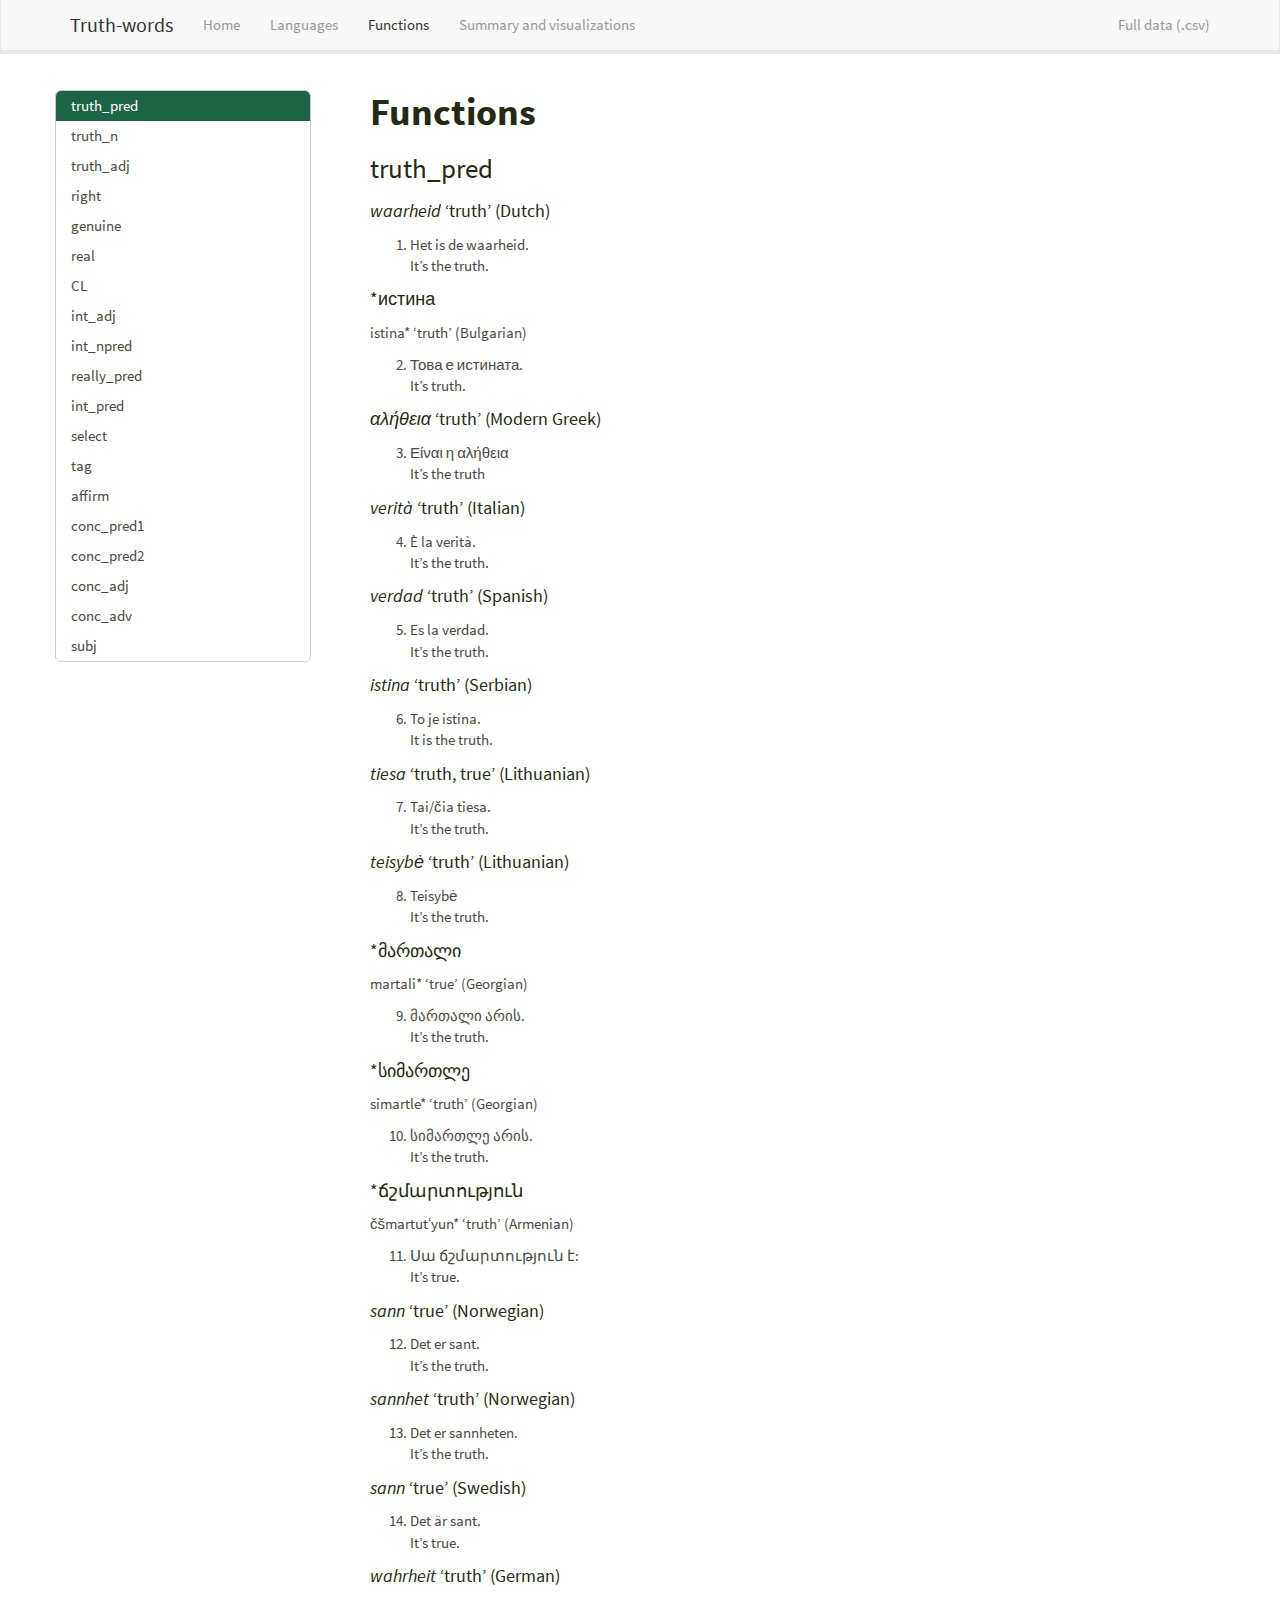
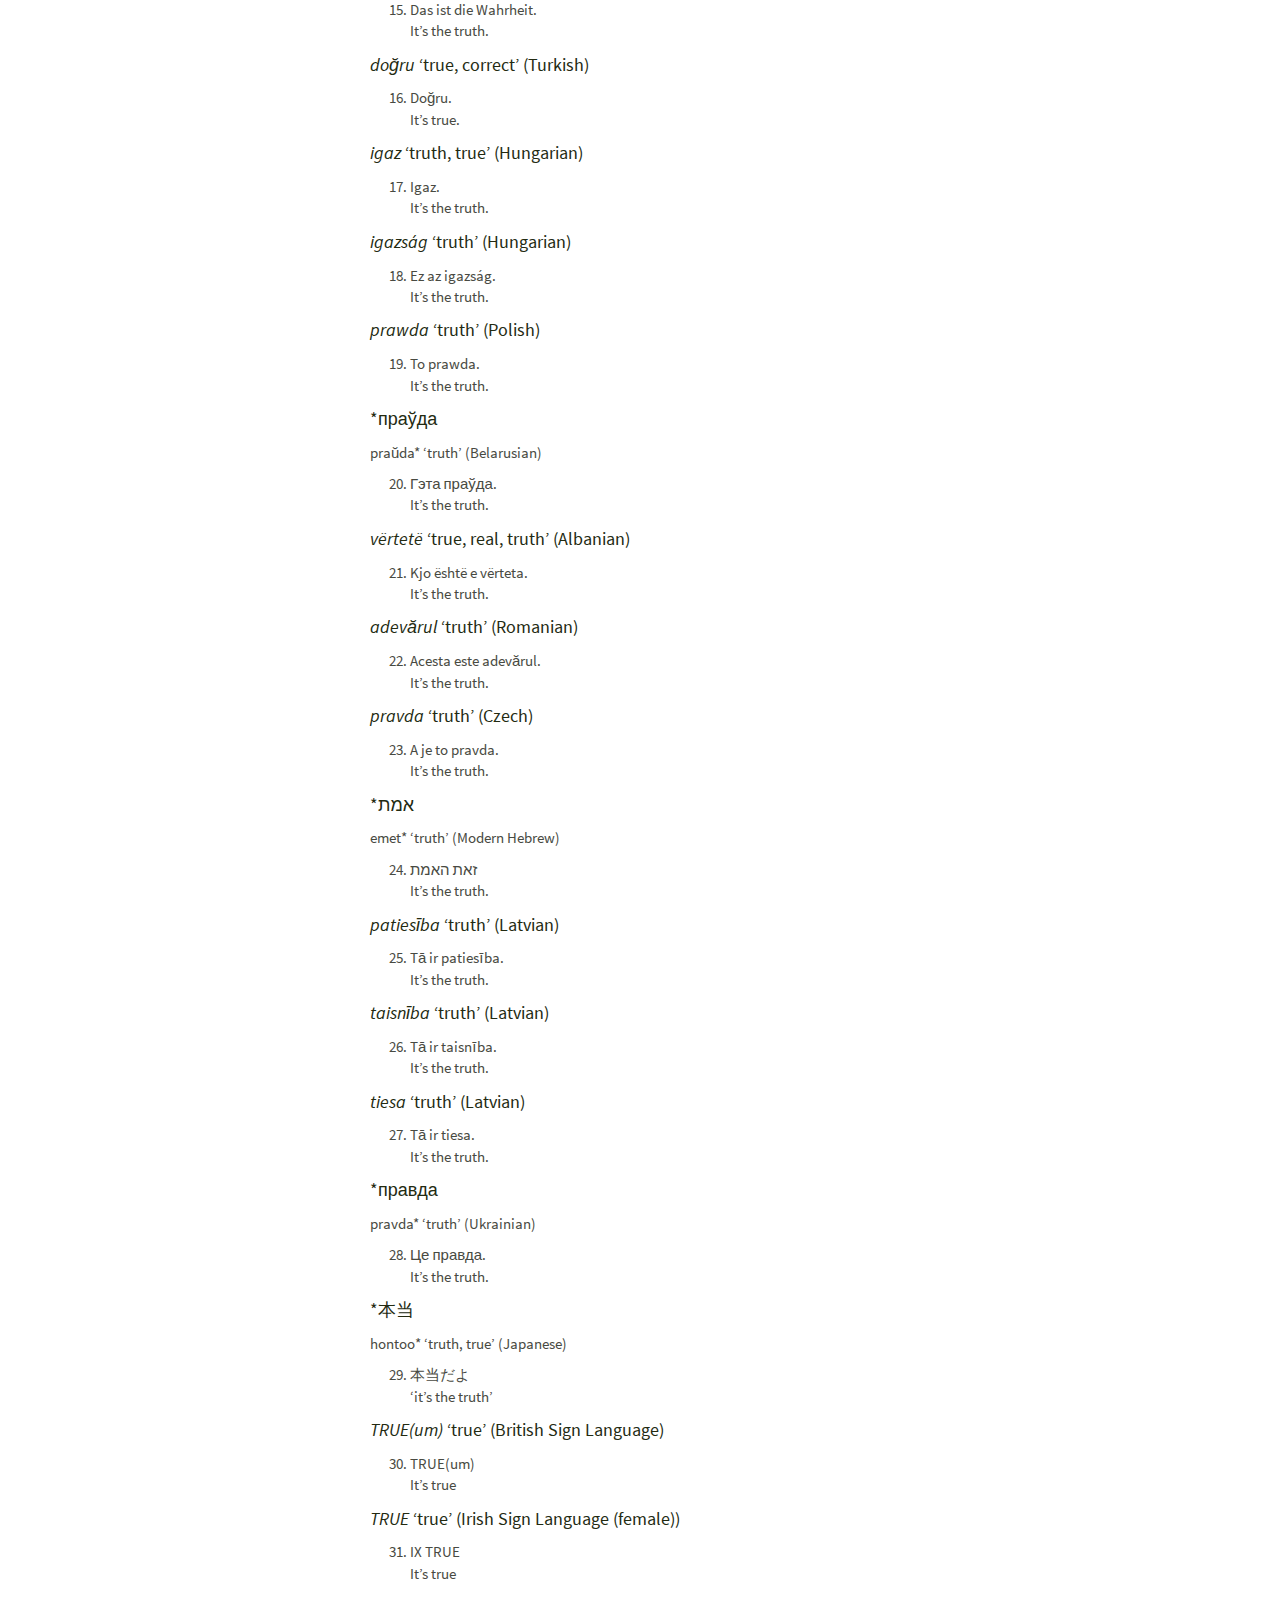
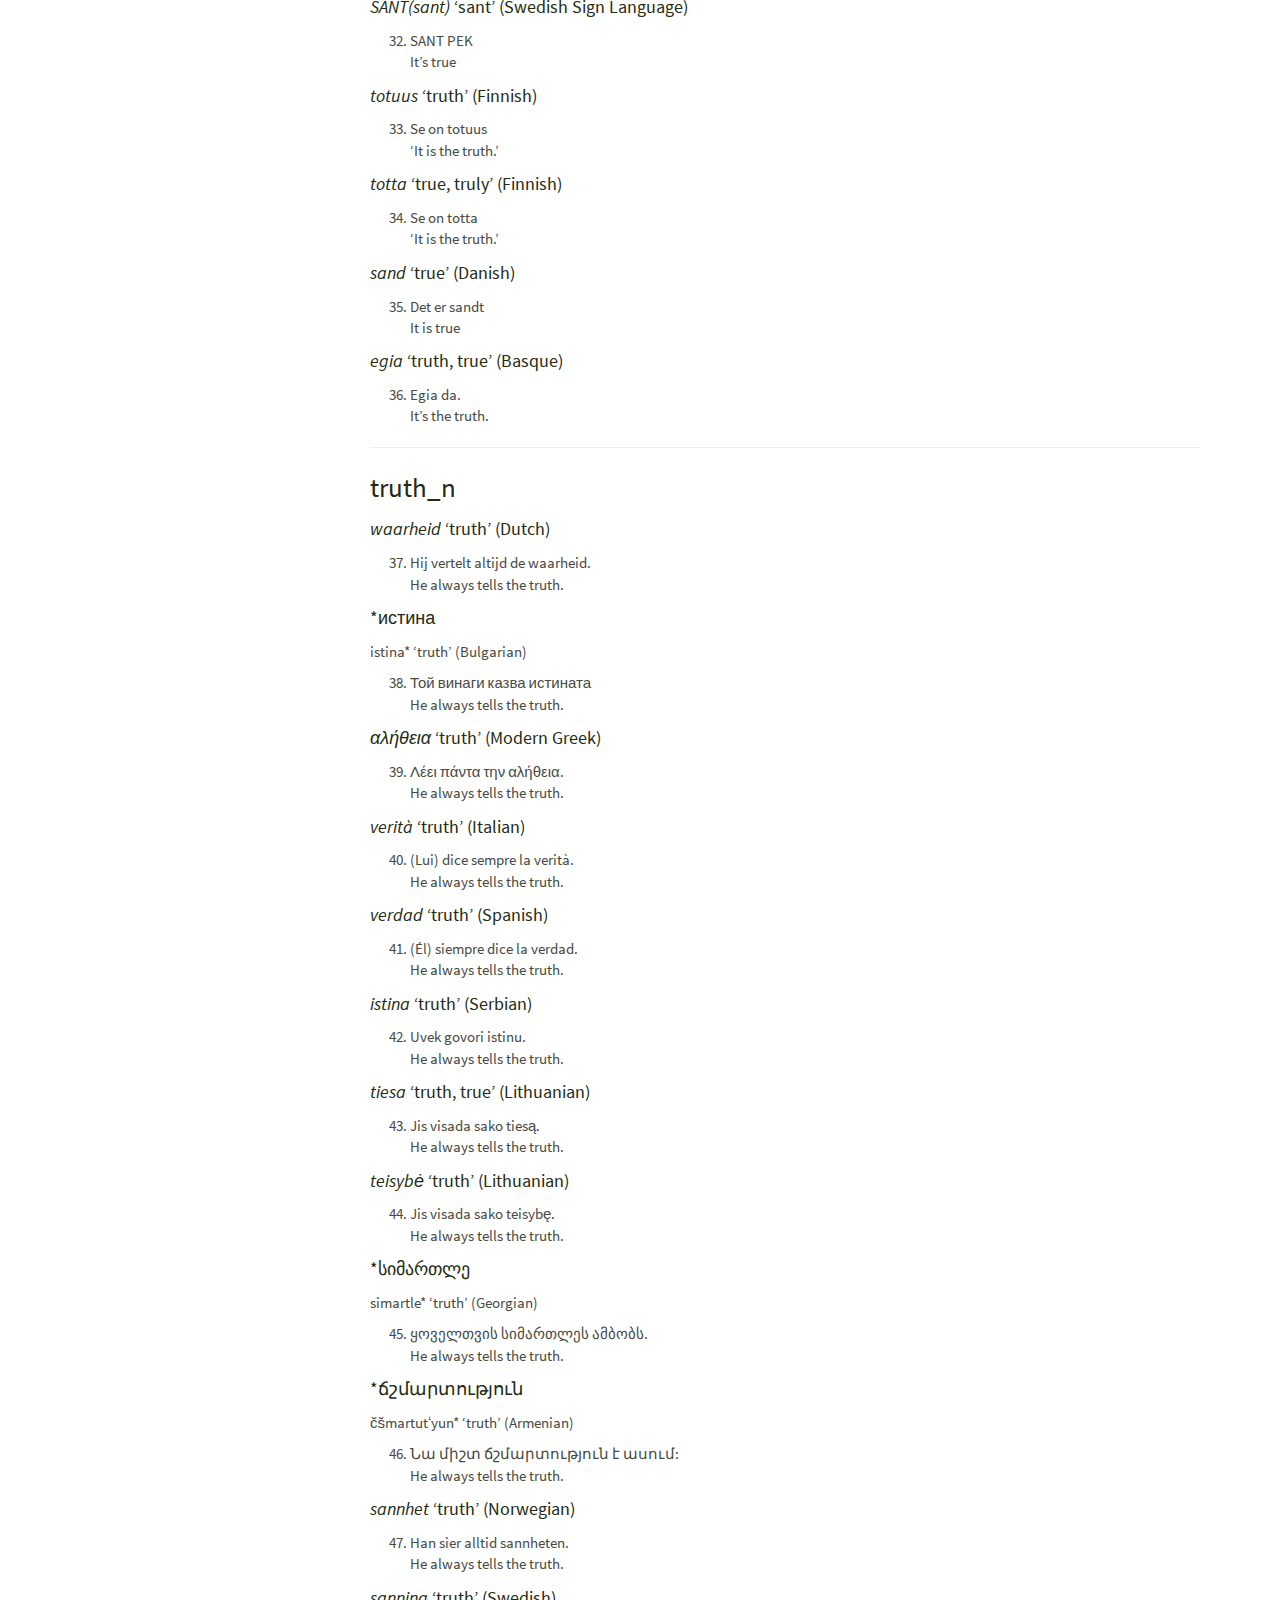
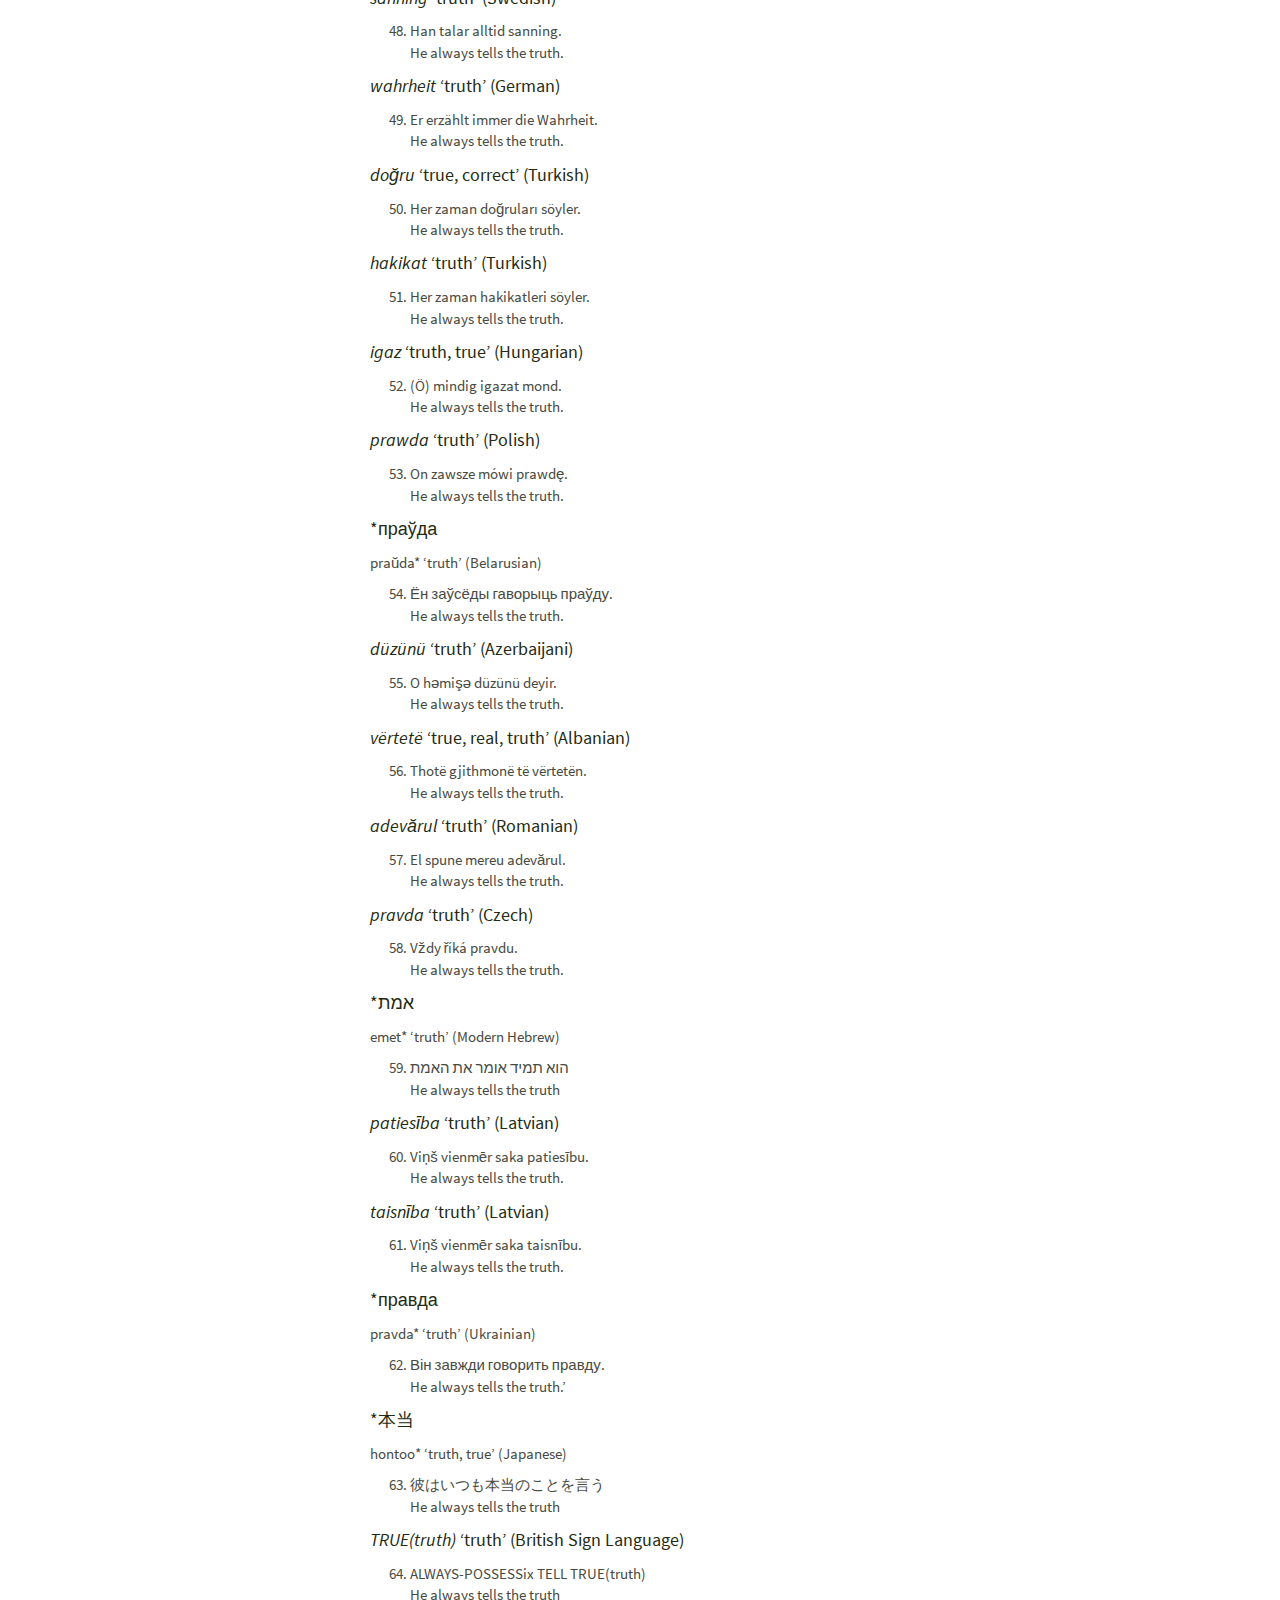
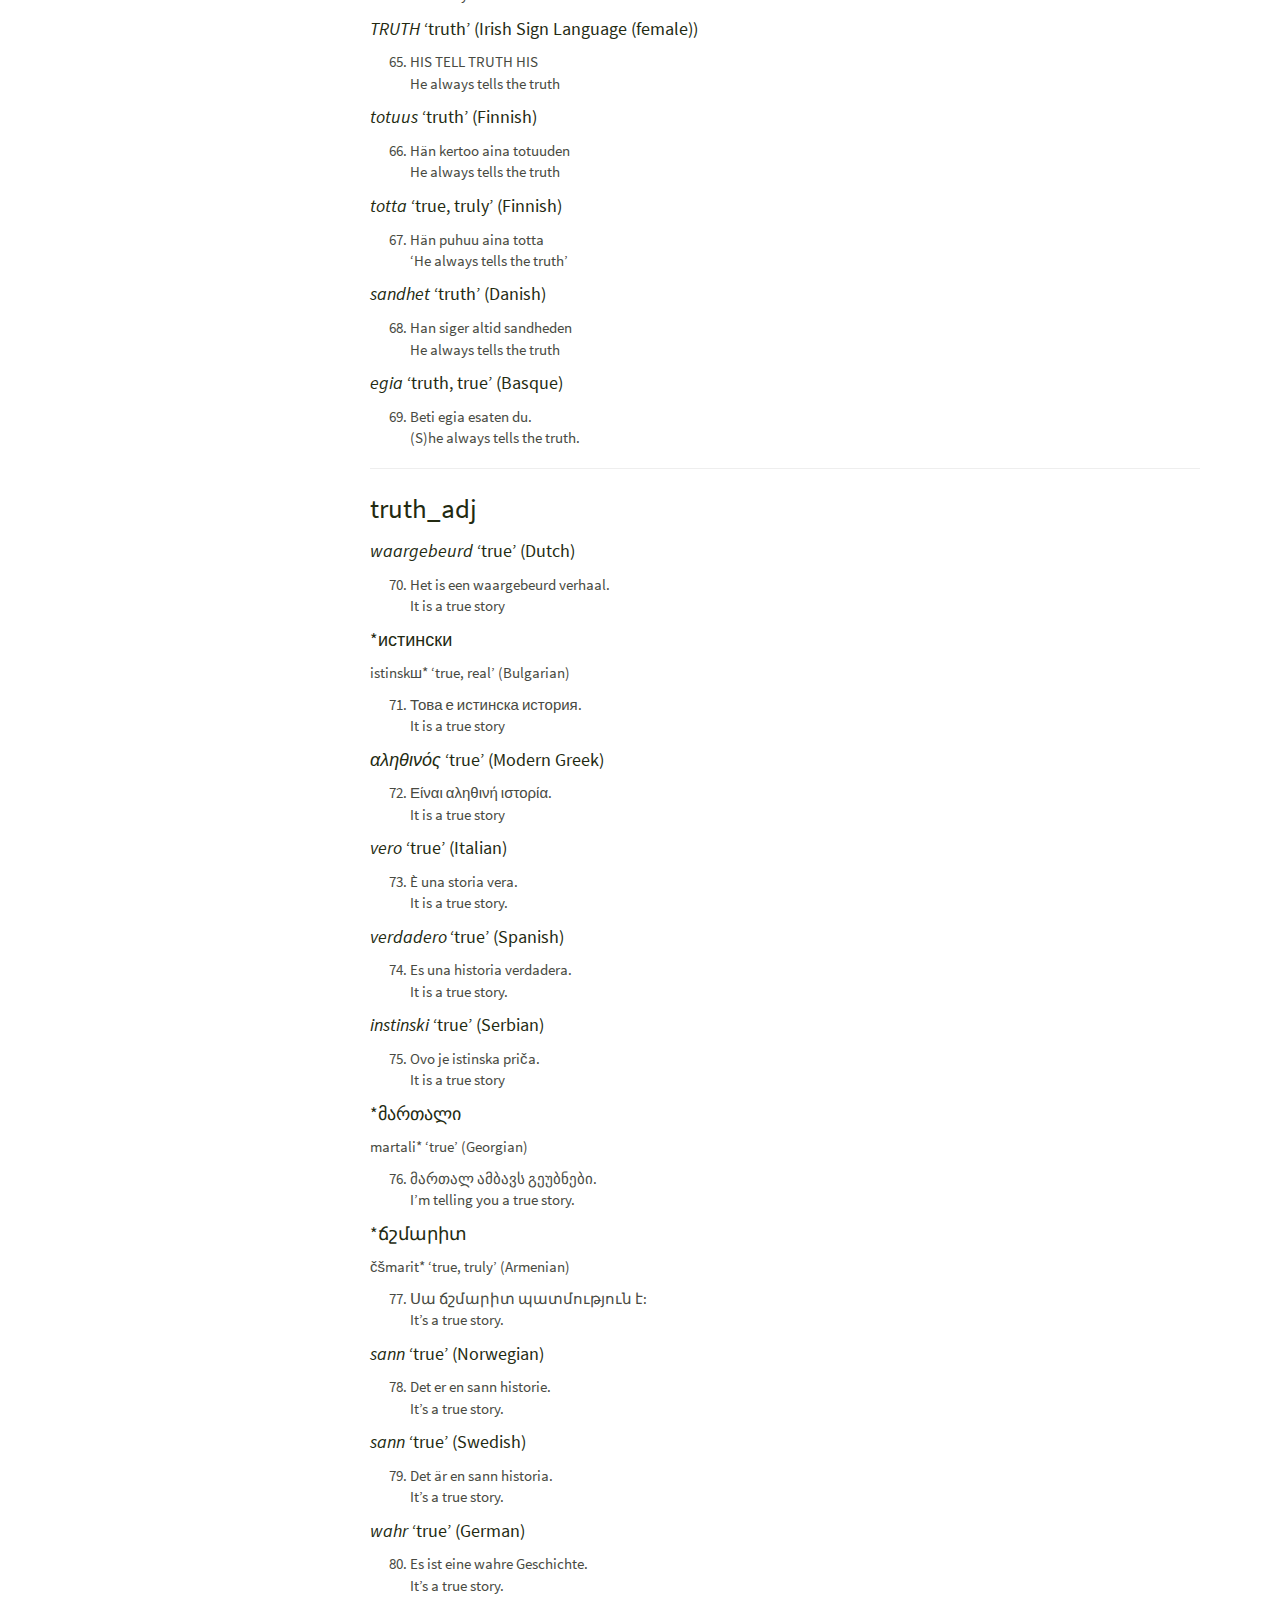
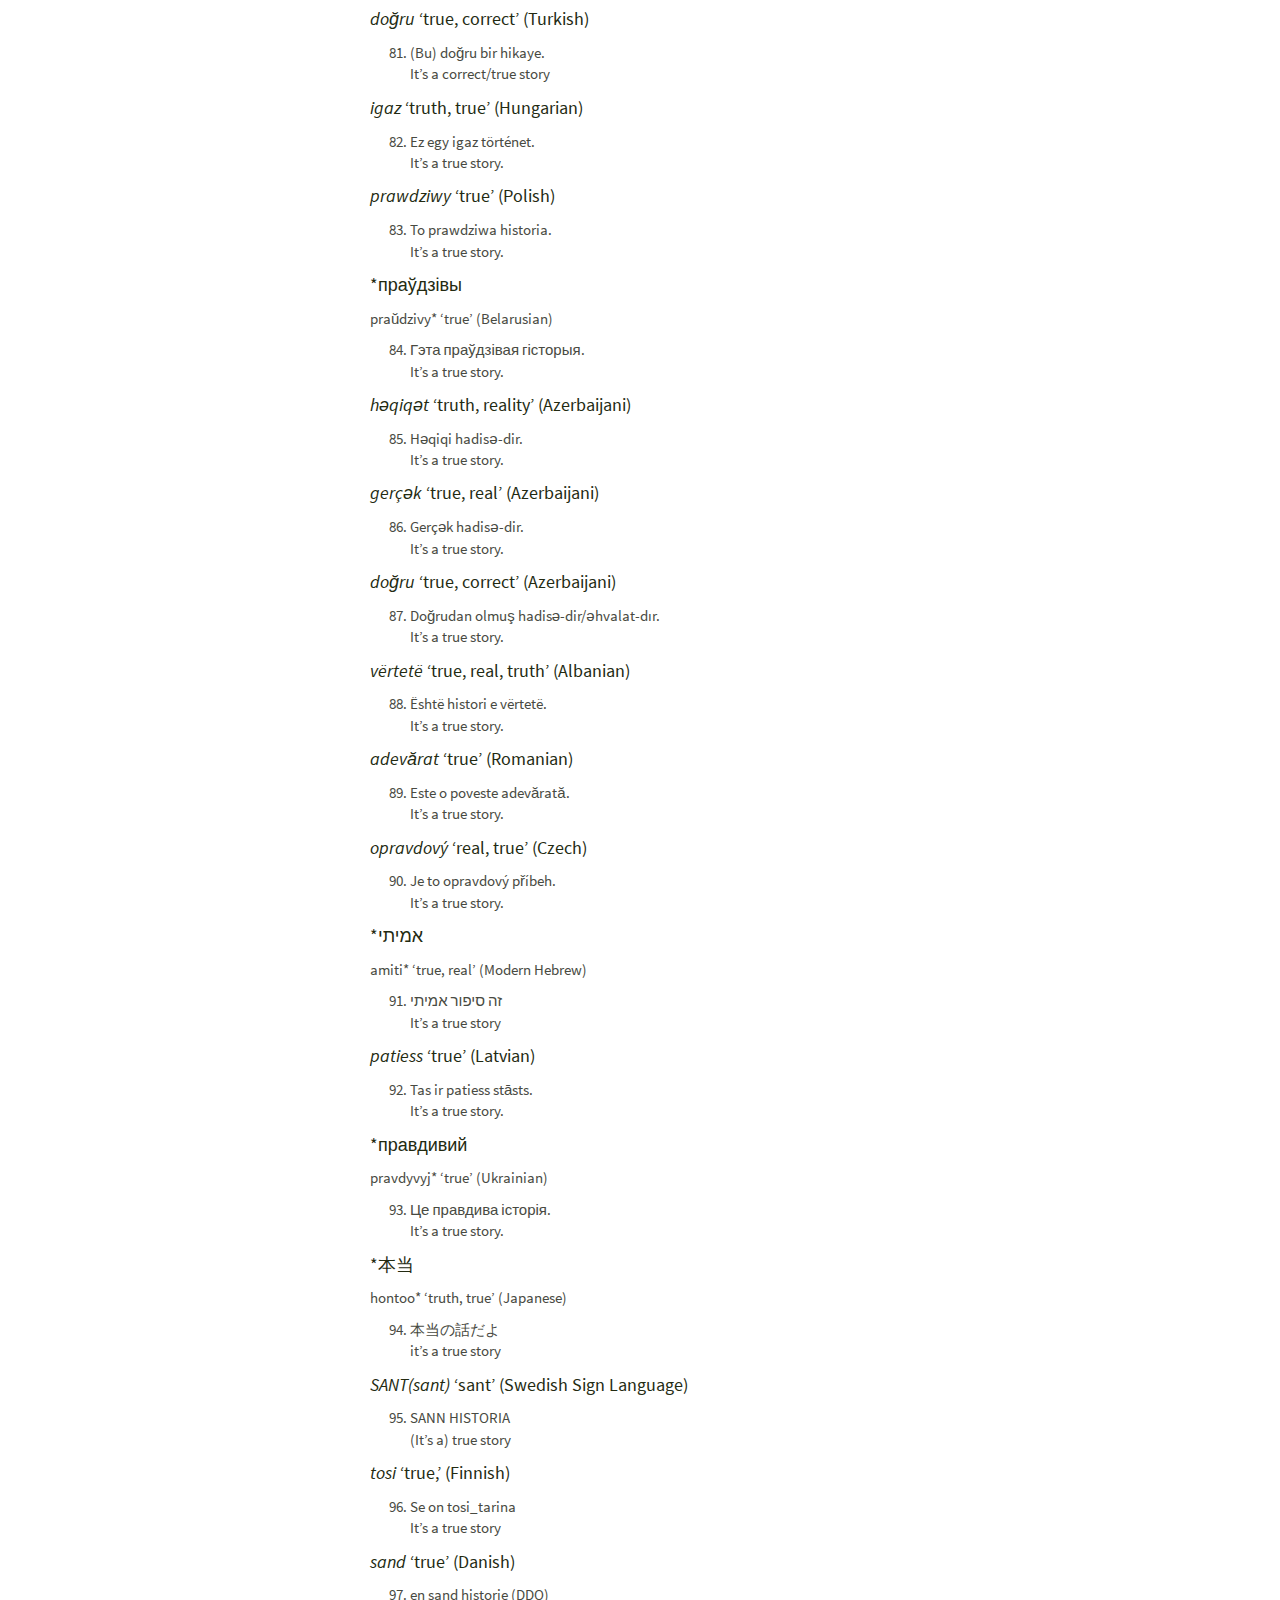
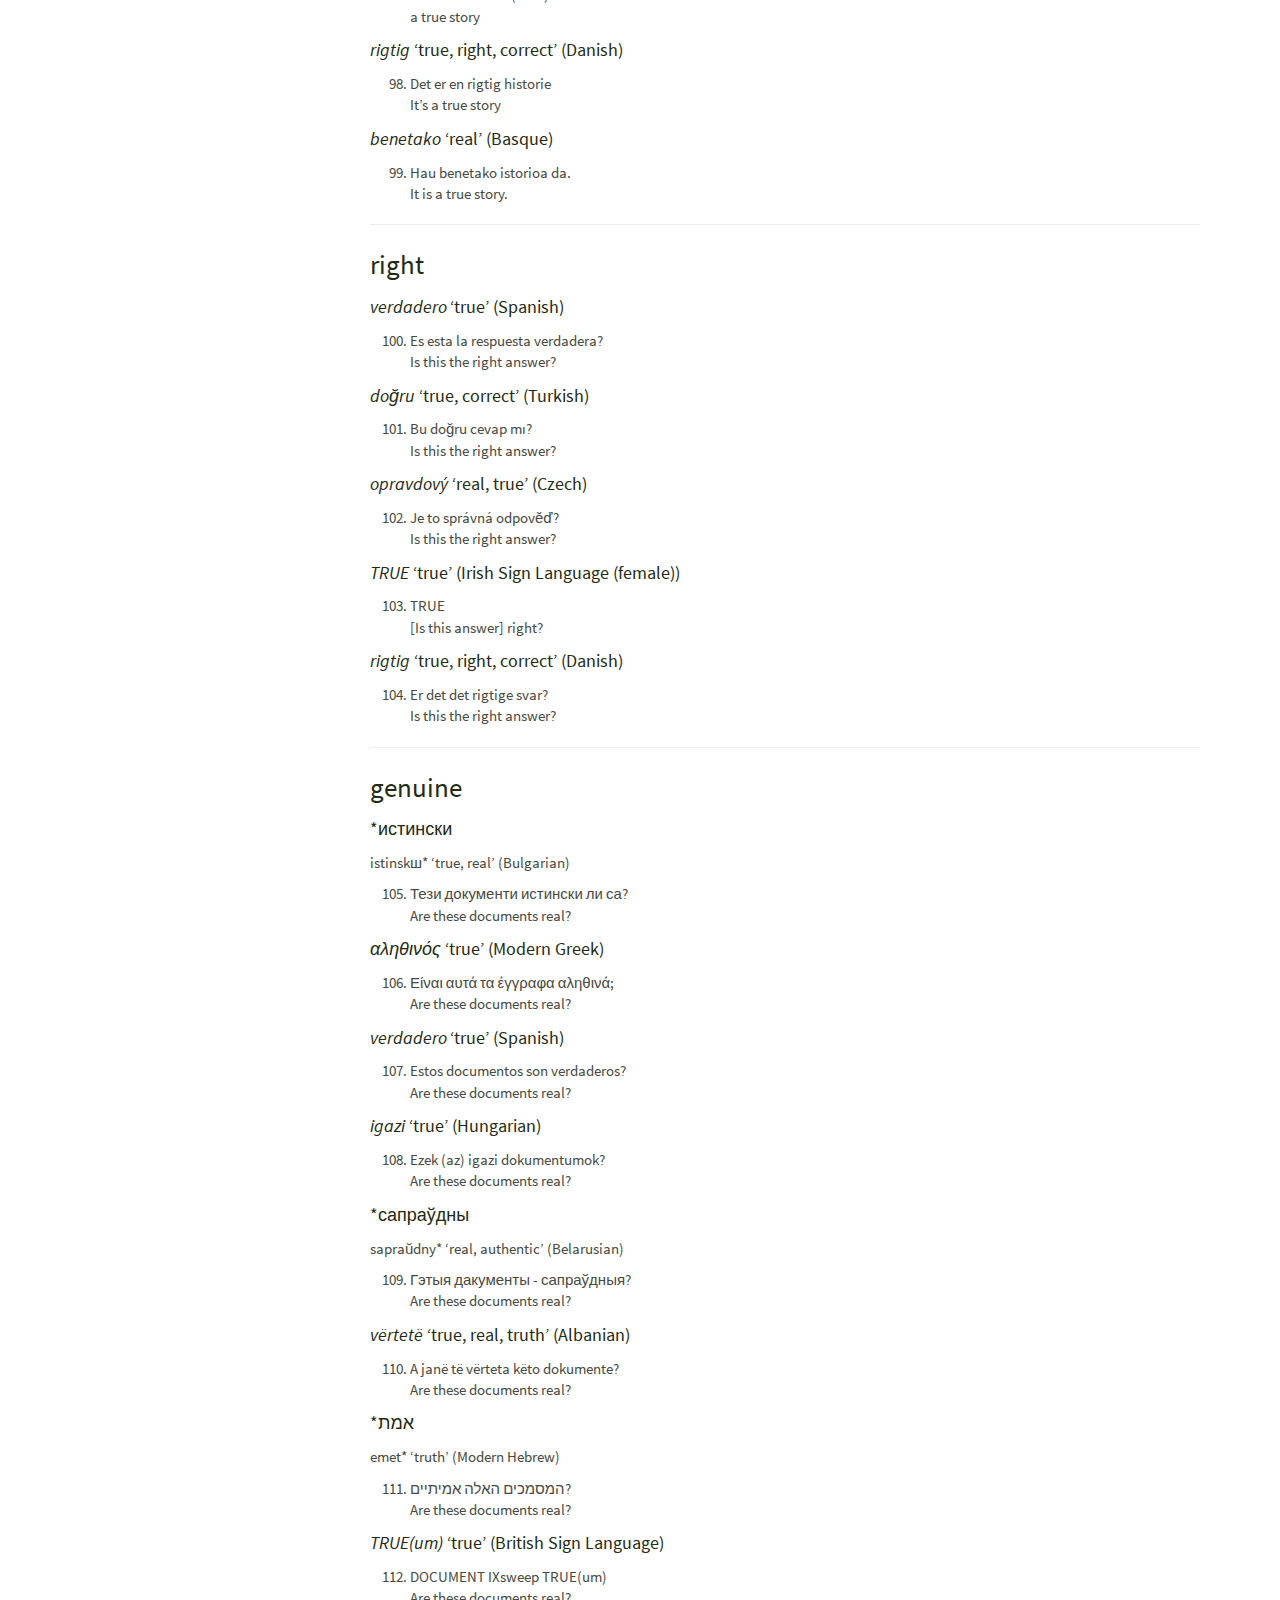
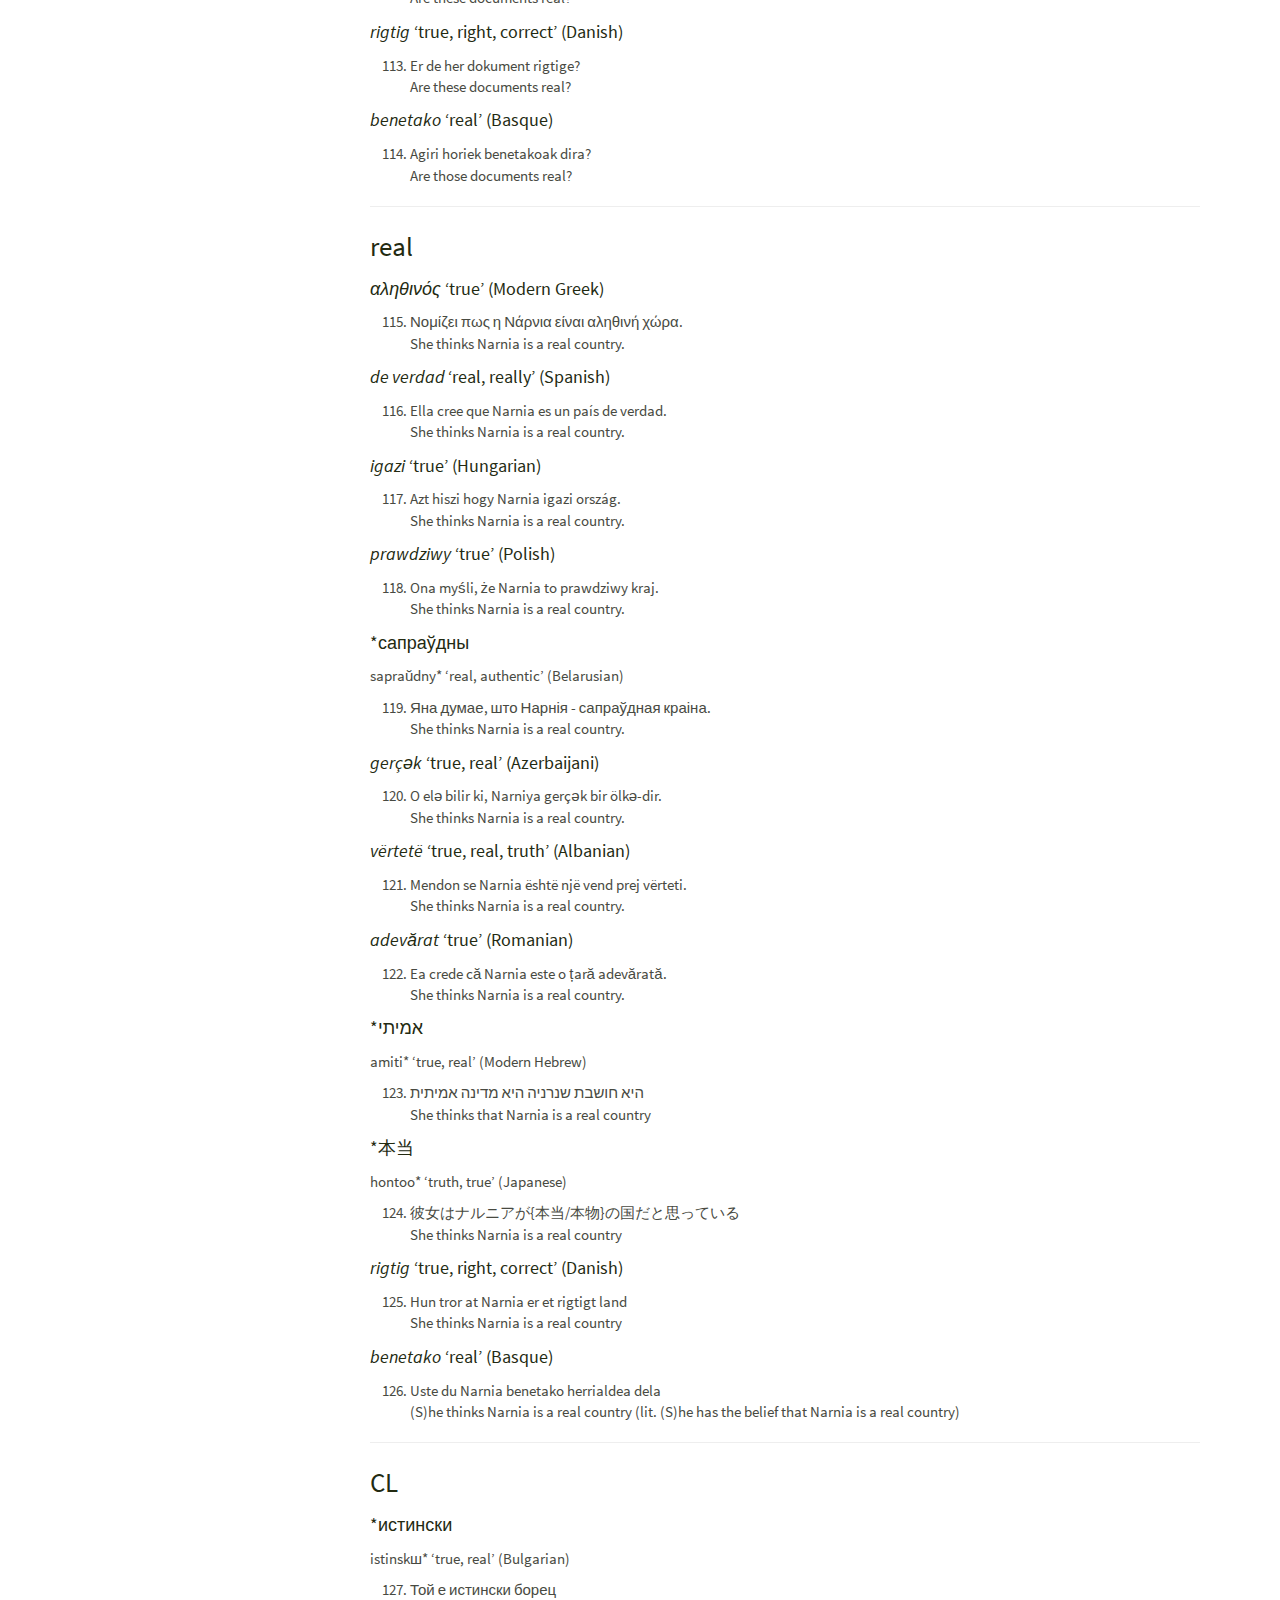
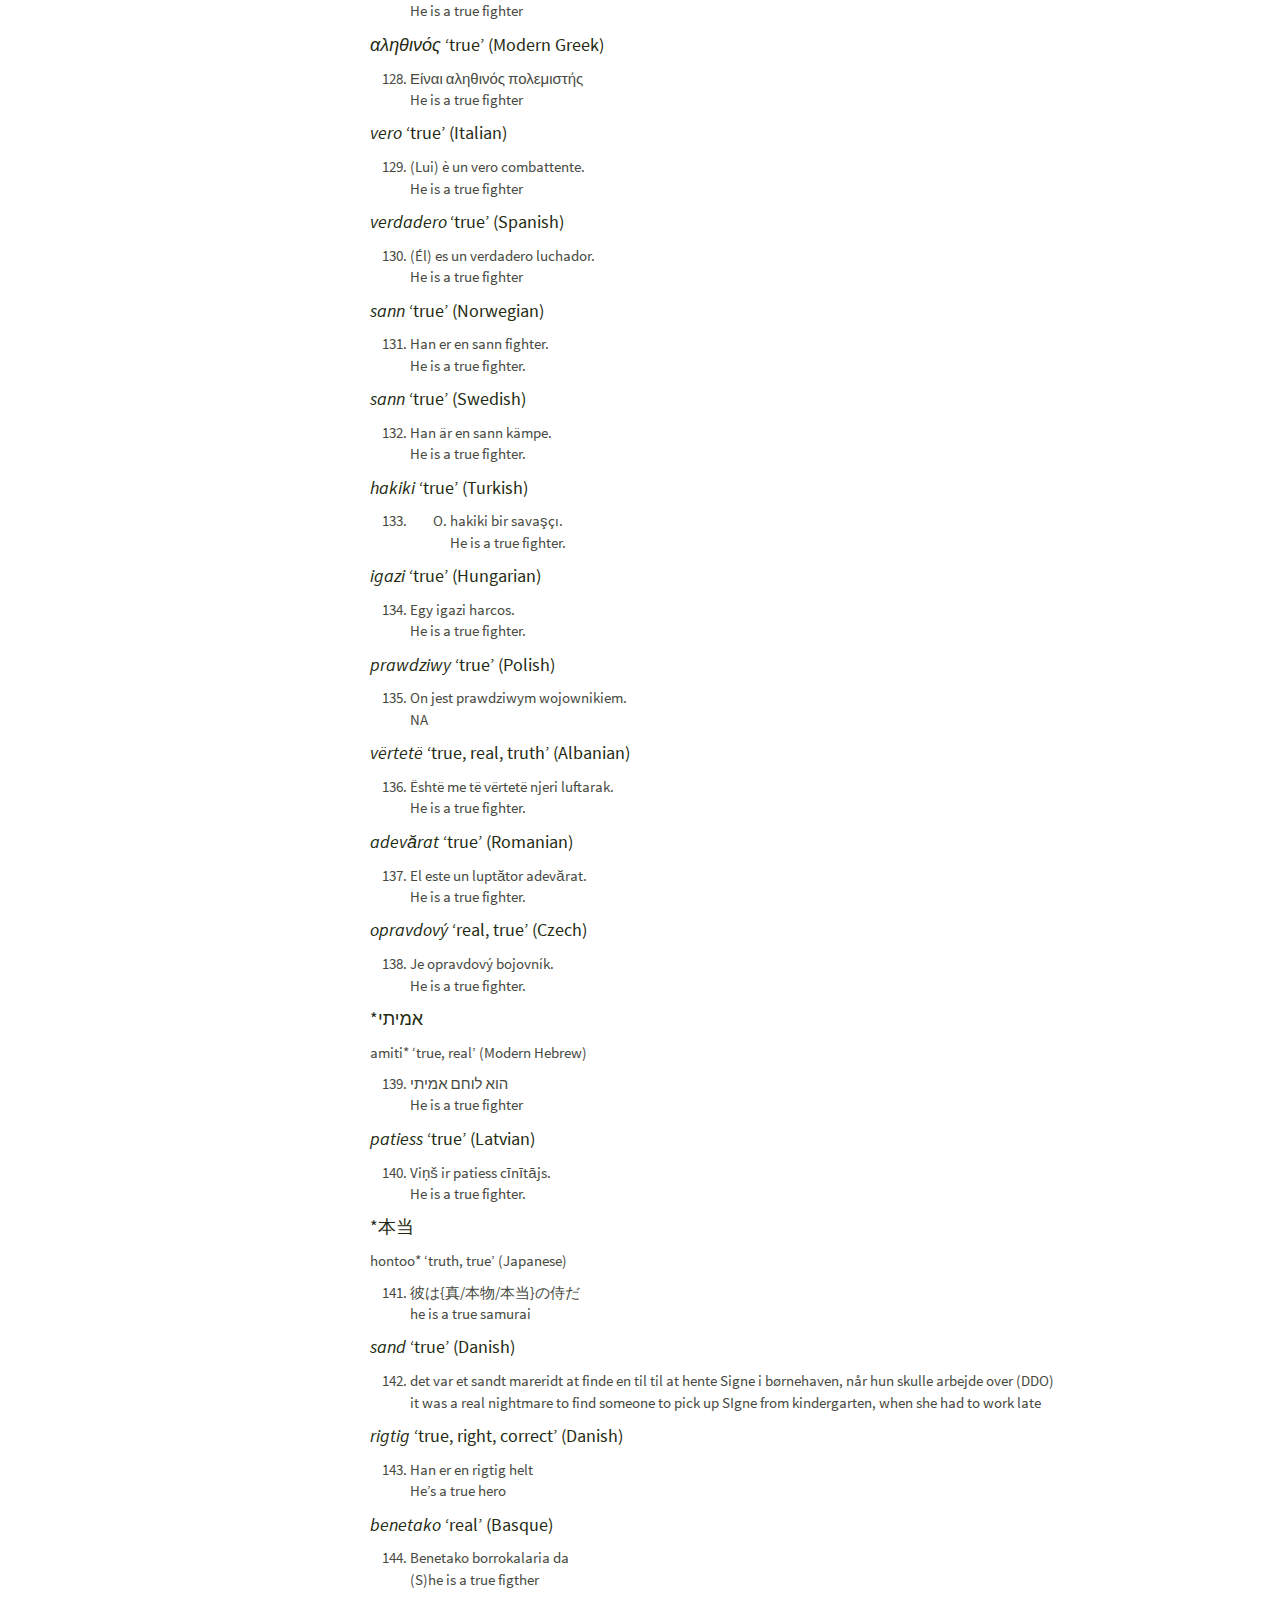
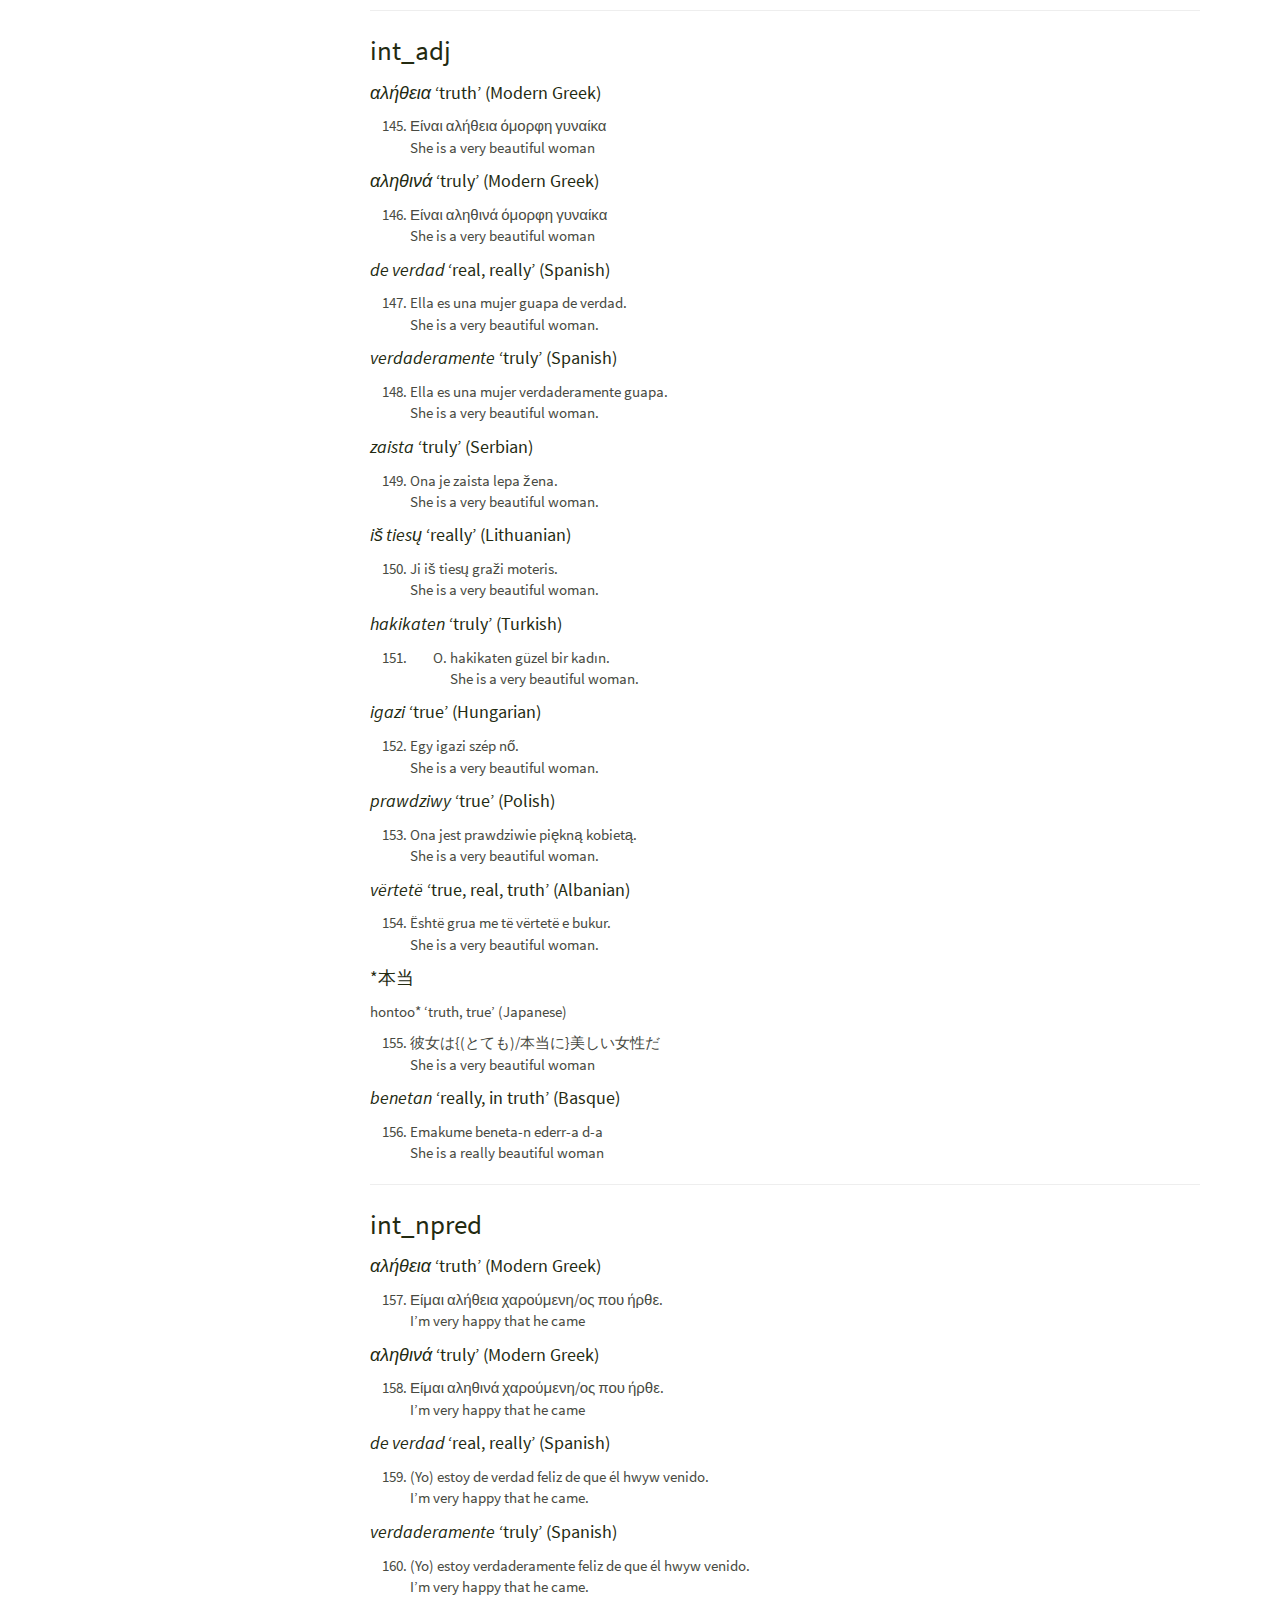
==== commit b896b654: "more languages" ====
--- a/docs/functions.html
+++ b/docs/functions.html
@@ -359,8 +359,9 @@
 It’s the truth.</li>
 </ol>
 </div>
-<div id="истина-truth-bulgarian" class="section level4">
-<h4><em>истина</em> ‘truth’ (Bulgarian)</h4>
+<div id="истина" class="section level4">
+<h4>*истина</h4>
+<p>istina* ‘truth’ (Bulgarian)</p>
 <ol start="2" class="example" style="list-style-type: decimal">
 <li>Това е истината.<br />
 It’s truth.</li>
@@ -545,6 +546,71 @@
 <li>Tā ir tiesa.<br />
 It’s the truth.</li>
 </ol>
+</div>
+<div id="правда" class="section level4">
+<h4>*правда</h4>
+<p>pravda* ‘truth’ (Ukrainian)</p>
+<ol start="28" class="example" style="list-style-type: decimal">
+<li>Це правда.<br />
+It’s the truth.</li>
+</ol>
+</div>
+<div id="本当" class="section level4">
+<h4>*本当</h4>
+<p>hontoo* ‘truth, true’ (Japanese)</p>
+<ol start="29" class="example" style="list-style-type: decimal">
+<li>本当だよ<br />
+‘it’s the truth’</li>
+</ol>
+</div>
+<div id="trueum-true-british-sign-language" class="section level4">
+<h4><em>TRUE(um)</em> ‘true’ (British Sign Language)</h4>
+<ol start="30" class="example" style="list-style-type: decimal">
+<li>TRUE(um)<br />
+It’s true</li>
+</ol>
+</div>
+<div id="true-true-irish-sign-language-female" class="section level4">
+<h4><em>TRUE</em> ‘true’ (Irish Sign Language (female))</h4>
+<ol start="31" class="example" style="list-style-type: decimal">
+<li>IX TRUE<br />
+It’s true</li>
+</ol>
+</div>
+<div id="santsant-sant-swedish-sign-language" class="section level4">
+<h4><em>SANT(sant)</em> ‘sant’ (Swedish Sign Language)</h4>
+<ol start="32" class="example" style="list-style-type: decimal">
+<li>SANT PEK<br />
+It’s true</li>
+</ol>
+</div>
+<div id="totuus-truth-finnish" class="section level4">
+<h4><em>totuus</em> ‘truth’ (Finnish)</h4>
+<ol start="33" class="example" style="list-style-type: decimal">
+<li>Se on totuus<br />
+‘It is the truth.’</li>
+</ol>
+</div>
+<div id="totta-true-truly-finnish" class="section level4">
+<h4><em>totta</em> ‘true, truly’ (Finnish)</h4>
+<ol start="34" class="example" style="list-style-type: decimal">
+<li>Se on totta<br />
+‘It is the truth.’</li>
+</ol>
+</div>
+<div id="sand-true-danish" class="section level4">
+<h4><em>sand</em> ‘true’ (Danish)</h4>
+<ol start="35" class="example" style="list-style-type: decimal">
+<li>Det er sandt<br />
+It is true</li>
+</ol>
+</div>
+<div id="egia-truth-true-basque" class="section level4">
+<h4><em>egia</em> ‘truth, true’ (Basque)</h4>
+<ol start="36" class="example" style="list-style-type: decimal">
+<li>Egia da.<br />
+It’s the truth.</li>
+</ol>
 <hr />
 </div>
 </div>
@@ -552,56 +618,57 @@
 <h2>truth_n</h2>
 <div id="waarheid-truth-dutch-1" class="section level4">
 <h4><em>waarheid</em> ‘truth’ (Dutch)</h4>
-<ol start="28" class="example" style="list-style-type: decimal">
+<ol start="37" class="example" style="list-style-type: decimal">
 <li>Hij vertelt altijd de waarheid.<br />
 He always tells the truth.</li>
 </ol>
 </div>
-<div id="истина-truth-bulgarian-1" class="section level4">
-<h4><em>истина</em> ‘truth’ (Bulgarian)</h4>
-<ol start="29" class="example" style="list-style-type: decimal">
+<div id="истина-1" class="section level4">
+<h4>*истина</h4>
+<p>istina* ‘truth’ (Bulgarian)</p>
+<ol start="38" class="example" style="list-style-type: decimal">
 <li>Той винаги казва истината<br />
 He always tells the truth.</li>
 </ol>
 </div>
 <div id="αλήθεια-truth-modern-greek-1" class="section level4">
 <h4><em>αλήθεια</em> ‘truth’ (Modern Greek)</h4>
-<ol start="30" class="example" style="list-style-type: decimal">
+<ol start="39" class="example" style="list-style-type: decimal">
 <li>Λέει πάντα την αλήθεια.<br />
 He always tells the truth.</li>
 </ol>
 </div>
 <div id="verità-truth-italian-1" class="section level4">
 <h4><em>verità</em> ‘truth’ (Italian)</h4>
-<ol start="31" class="example" style="list-style-type: decimal">
+<ol start="40" class="example" style="list-style-type: decimal">
 <li>(Lui) dice sempre la verità.<br />
 He always tells the truth.</li>
 </ol>
 </div>
 <div id="verdad-truth-spanish-1" class="section level4">
 <h4><em>verdad</em> ‘truth’ (Spanish)</h4>
-<ol start="32" class="example" style="list-style-type: decimal">
+<ol start="41" class="example" style="list-style-type: decimal">
 <li>(Él) siempre dice la verdad.<br />
 He always tells the truth.</li>
 </ol>
 </div>
 <div id="istina-truth-serbian-1" class="section level4">
 <h4><em>istina</em> ‘truth’ (Serbian)</h4>
-<ol start="33" class="example" style="list-style-type: decimal">
+<ol start="42" class="example" style="list-style-type: decimal">
 <li>Uvek govori istinu.<br />
 He always tells the truth.</li>
 </ol>
 </div>
 <div id="tiesa-truth-true-lithuanian-1" class="section level4">
 <h4><em>tiesa</em> ‘truth, true’ (Lithuanian)</h4>
-<ol start="34" class="example" style="list-style-type: decimal">
+<ol start="43" class="example" style="list-style-type: decimal">
 <li>Jis visada sako tiesą.<br />
 He always tells the truth.</li>
 </ol>
 </div>
 <div id="teisybė-truth-lithuanian-1" class="section level4">
 <h4><em>teisybė</em> ‘truth’ (Lithuanian)</h4>
-<ol start="35" class="example" style="list-style-type: decimal">
+<ol start="44" class="example" style="list-style-type: decimal">
 <li>Jis visada sako teisybę.<br />
 He always tells the truth.</li>
 </ol>
@@ -609,7 +676,7 @@
 <div id="სიმართლე-1" class="section level4">
 <h4>*სიმართლე</h4>
 <p>simartle* ‘truth’ (Georgian)</p>
-<ol start="36" class="example" style="list-style-type: decimal">
+<ol start="45" class="example" style="list-style-type: decimal">
 <li>ყოველთვის სიმართლეს ამბობს.<br />
 He always tells the truth.</li>
 </ol>
@@ -617,56 +684,56 @@
 <div id="ճշմարտություն-1" class="section level4">
 <h4>*ճշմարտություն</h4>
 <p>čšmartutʻyun* ‘truth’ (Armenian)</p>
-<ol start="37" class="example" style="list-style-type: decimal">
+<ol start="46" class="example" style="list-style-type: decimal">
 <li>Նա միշտ ճշմարտություն է ասում:<br />
 He always tells the truth.</li>
 </ol>
 </div>
 <div id="sannhet-truth-norwegian-1" class="section level4">
 <h4><em>sannhet</em> ‘truth’ (Norwegian)</h4>
-<ol start="38" class="example" style="list-style-type: decimal">
+<ol start="47" class="example" style="list-style-type: decimal">
 <li>Han sier alltid sannheten.<br />
 He always tells the truth.</li>
 </ol>
 </div>
 <div id="sanning-truth-swedish" class="section level4">
 <h4><em>sanning</em> ‘truth’ (Swedish)</h4>
-<ol start="39" class="example" style="list-style-type: decimal">
+<ol start="48" class="example" style="list-style-type: decimal">
 <li>Han talar alltid sanning.<br />
 He always tells the truth.</li>
 </ol>
 </div>
 <div id="wahrheit-truth-german-1" class="section level4">
 <h4><em>wahrheit</em> ‘truth’ (German)</h4>
-<ol start="40" class="example" style="list-style-type: decimal">
+<ol start="49" class="example" style="list-style-type: decimal">
 <li>Er erzählt immer die Wahrheit.<br />
 He always tells the truth.</li>
 </ol>
 </div>
 <div id="doğru-true-correct-turkish-1" class="section level4">
 <h4><em>doğru</em> ‘true, correct’ (Turkish)</h4>
-<ol start="41" class="example" style="list-style-type: decimal">
+<ol start="50" class="example" style="list-style-type: decimal">
 <li>Her zaman doğruları söyler.<br />
 He always tells the truth.</li>
 </ol>
 </div>
 <div id="hakikat-truth-turkish" class="section level4">
 <h4><em>hakikat</em> ‘truth’ (Turkish)</h4>
-<ol start="42" class="example" style="list-style-type: decimal">
+<ol start="51" class="example" style="list-style-type: decimal">
 <li>Her zaman hakikatleri söyler.<br />
 He always tells the truth.</li>
 </ol>
 </div>
 <div id="igaz-truth-true-hungarian-1" class="section level4">
 <h4><em>igaz</em> ‘truth, true’ (Hungarian)</h4>
-<ol start="43" class="example" style="list-style-type: decimal">
+<ol start="52" class="example" style="list-style-type: decimal">
 <li>(Ö) mindig igazat mond.<br />
 He always tells the truth.</li>
 </ol>
 </div>
 <div id="prawda-truth-polish-1" class="section level4">
 <h4><em>prawda</em> ‘truth’ (Polish)</h4>
-<ol start="44" class="example" style="list-style-type: decimal">
+<ol start="53" class="example" style="list-style-type: decimal">
 <li>On zawsze mówi prawdę.<br />
 He always tells the truth.</li>
 </ol>
@@ -674,35 +741,35 @@
 <div id="праўда-1" class="section level4">
 <h4>*праўда</h4>
 <p>praŭda* ‘truth’ (Belarusian)</p>
-<ol start="45" class="example" style="list-style-type: decimal">
+<ol start="54" class="example" style="list-style-type: decimal">
 <li>Ён заўсёды гаворыць праўду.<br />
 He always tells the truth.</li>
 </ol>
 </div>
 <div id="düzünü-truth-azerbaijani" class="section level4">
 <h4><em>düzünü</em> ‘truth’ (Azerbaijani)</h4>
-<ol start="46" class="example" style="list-style-type: decimal">
+<ol start="55" class="example" style="list-style-type: decimal">
 <li>O həmişə düzünü deyir.<br />
 He always tells the truth.</li>
 </ol>
 </div>
 <div id="vërtetë-true-real-truth-albanian-1" class="section level4">
 <h4><em>vërtetë</em> ‘true, real, truth’ (Albanian)</h4>
-<ol start="47" class="example" style="list-style-type: decimal">
+<ol start="56" class="example" style="list-style-type: decimal">
 <li>Thotë gjithmonë të vërtetën.<br />
 He always tells the truth.</li>
 </ol>
 </div>
 <div id="adevărul-truth-romanian-1" class="section level4">
 <h4><em>adevărul</em> ‘truth’ (Romanian)</h4>
-<ol start="48" class="example" style="list-style-type: decimal">
+<ol start="57" class="example" style="list-style-type: decimal">
 <li>El spune mereu adevărul.<br />
 He always tells the truth.</li>
 </ol>
 </div>
 <div id="pravda-truth-czech-1" class="section level4">
 <h4><em>pravda</em> ‘truth’ (Czech)</h4>
-<ol start="49" class="example" style="list-style-type: decimal">
+<ol start="58" class="example" style="list-style-type: decimal">
 <li>Vždy říká pravdu.<br />
 He always tells the truth.</li>
 </ol>
@@ -710,23 +777,81 @@
 <div id="אמת-1" class="section level4">
 <h4>*אמת</h4>
 <p>emet* ‘truth’ (Modern Hebrew)</p>
-<ol start="50" class="example" style="list-style-type: decimal">
+<ol start="59" class="example" style="list-style-type: decimal">
 <li>הוא תמיד אומר את האמת<br />
 He always tells the truth</li>
 </ol>
 </div>
 <div id="patiesība-truth-latvian-1" class="section level4">
 <h4><em>patiesība</em> ‘truth’ (Latvian)</h4>
-<ol start="51" class="example" style="list-style-type: decimal">
+<ol start="60" class="example" style="list-style-type: decimal">
 <li>Viņš vienmēr saka patiesību.<br />
 He always tells the truth.</li>
 </ol>
 </div>
 <div id="taisnība-truth-latvian-1" class="section level4">
 <h4><em>taisnība</em> ‘truth’ (Latvian)</h4>
-<ol start="52" class="example" style="list-style-type: decimal">
+<ol start="61" class="example" style="list-style-type: decimal">
 <li>Viņš vienmēr saka taisnību.<br />
 He always tells the truth.</li>
+</ol>
+</div>
+<div id="правда-1" class="section level4">
+<h4>*правда</h4>
+<p>pravda* ‘truth’ (Ukrainian)</p>
+<ol start="62" class="example" style="list-style-type: decimal">
+<li>Він завжди говорить правду.<br />
+He always tells the truth.’</li>
+</ol>
+</div>
+<div id="本当-1" class="section level4">
+<h4>*本当</h4>
+<p>hontoo* ‘truth, true’ (Japanese)</p>
+<ol start="63" class="example" style="list-style-type: decimal">
+<li>彼はいつも本当のことを言う<br />
+He always tells the truth</li>
+</ol>
+</div>
+<div id="truetruth-truth-british-sign-language" class="section level4">
+<h4><em>TRUE(truth)</em> ‘truth’ (British Sign Language)</h4>
+<ol start="64" class="example" style="list-style-type: decimal">
+<li>ALWAYS-POSSESSix TELL TRUE(truth)<br />
+He always tells the truth</li>
+</ol>
+</div>
+<div id="truth-truth-irish-sign-language-female" class="section level4">
+<h4><em>TRUTH</em> ‘truth’ (Irish Sign Language (female))</h4>
+<ol start="65" class="example" style="list-style-type: decimal">
+<li>HIS TELL TRUTH HIS<br />
+He always tells the truth</li>
+</ol>
+</div>
+<div id="totuus-truth-finnish-1" class="section level4">
+<h4><em>totuus</em> ‘truth’ (Finnish)</h4>
+<ol start="66" class="example" style="list-style-type: decimal">
+<li>Hän kertoo aina totuuden<br />
+He always tells the truth</li>
+</ol>
+</div>
+<div id="totta-true-truly-finnish-1" class="section level4">
+<h4><em>totta</em> ‘true, truly’ (Finnish)</h4>
+<ol start="67" class="example" style="list-style-type: decimal">
+<li>Hän puhuu aina totta<br />
+‘He always tells the truth’</li>
+</ol>
+</div>
+<div id="sandhet-truth-danish" class="section level4">
+<h4><em>sandhet</em> ‘truth’ (Danish)</h4>
+<ol start="68" class="example" style="list-style-type: decimal">
+<li>Han siger altid sandheden<br />
+He always tells the truth</li>
+</ol>
+</div>
+<div id="egia-truth-true-basque-1" class="section level4">
+<h4><em>egia</em> ‘truth, true’ (Basque)</h4>
+<ol start="69" class="example" style="list-style-type: decimal">
+<li>Beti egia esaten du.<br />
+(S)he always tells the truth.</li>
 </ol>
 <hr />
 </div>
@@ -735,42 +860,43 @@
 <h2>truth_adj</h2>
 <div id="waargebeurd-true-dutch" class="section level4">
 <h4><em>waargebeurd</em> ‘true’ (Dutch)</h4>
-<ol start="53" class="example" style="list-style-type: decimal">
+<ol start="70" class="example" style="list-style-type: decimal">
 <li>Het is een waargebeurd verhaal.<br />
 It is a true story</li>
 </ol>
 </div>
-<div id="истинска-true-real-bulgarian" class="section level4">
-<h4><em>истинска</em> ‘true, real’ (Bulgarian)</h4>
-<ol start="54" class="example" style="list-style-type: decimal">
+<div id="истински" class="section level4">
+<h4>*истински</h4>
+<p>istinskш* ‘true, real’ (Bulgarian)</p>
+<ol start="71" class="example" style="list-style-type: decimal">
 <li>Това е истинска история.<br />
 It is a true story</li>
 </ol>
 </div>
 <div id="αληθινός-true-modern-greek" class="section level4">
 <h4><em>αληθινός</em> ‘true’ (Modern Greek)</h4>
-<ol start="55" class="example" style="list-style-type: decimal">
+<ol start="72" class="example" style="list-style-type: decimal">
 <li>Είναι αληθινή ιστορία.<br />
 It is a true story</li>
 </ol>
 </div>
 <div id="vero-true-italian" class="section level4">
 <h4><em>vero</em> ‘true’ (Italian)</h4>
-<ol start="56" class="example" style="list-style-type: decimal">
+<ol start="73" class="example" style="list-style-type: decimal">
 <li>È una storia vera.<br />
 It is a true story.</li>
 </ol>
 </div>
 <div id="verdadero-true-spanish" class="section level4">
 <h4><em>verdadero </em> ‘true’ (Spanish)</h4>
-<ol start="57" class="example" style="list-style-type: decimal">
+<ol start="74" class="example" style="list-style-type: decimal">
 <li>Es una historia verdadera.<br />
 It is a true story.</li>
 </ol>
 </div>
 <div id="instinski-true-serbian" class="section level4">
 <h4><em>instinski</em> ‘true’ (Serbian)</h4>
-<ol start="58" class="example" style="list-style-type: decimal">
+<ol start="75" class="example" style="list-style-type: decimal">
 <li>Ovo je istinska priča.<br />
 It is a true story</li>
 </ol>
@@ -778,7 +904,7 @@
 <div id="მართალი-1" class="section level4">
 <h4>*მართალი</h4>
 <p>martali* ‘true’ (Georgian)</p>
-<ol start="59" class="example" style="list-style-type: decimal">
+<ol start="76" class="example" style="list-style-type: decimal">
 <li>მართალ ამბავს გეუბნები.<br />
 I’m telling you a true story.</li>
 </ol>
@@ -786,49 +912,49 @@
 <div id="ճշմարիտ" class="section level4">
 <h4>*ճշմարիտ</h4>
 <p>čšmarit* ‘true, truly’ (Armenian)</p>
-<ol start="60" class="example" style="list-style-type: decimal">
+<ol start="77" class="example" style="list-style-type: decimal">
 <li>Սա ճշմարիտ պատմություն է:<br />
 It’s a true story.</li>
 </ol>
 </div>
 <div id="sann-true-norwegian-1" class="section level4">
 <h4><em>sann</em> ‘true’ (Norwegian)</h4>
-<ol start="61" class="example" style="list-style-type: decimal">
+<ol start="78" class="example" style="list-style-type: decimal">
 <li>Det er en sann historie.<br />
 It’s a true story.</li>
 </ol>
 </div>
 <div id="sann-true-swedish-1" class="section level4">
 <h4><em>sann</em> ‘true’ (Swedish)</h4>
-<ol start="62" class="example" style="list-style-type: decimal">
+<ol start="79" class="example" style="list-style-type: decimal">
 <li>Det är en sann historia.<br />
 It’s a true story.</li>
 </ol>
 </div>
 <div id="wahr-true-german" class="section level4">
 <h4><em>wahr</em> ‘true’ (German)</h4>
-<ol start="63" class="example" style="list-style-type: decimal">
+<ol start="80" class="example" style="list-style-type: decimal">
 <li>Es ist eine wahre Geschichte.<br />
 It’s a true story.</li>
 </ol>
 </div>
 <div id="doğru-true-correct-turkish-2" class="section level4">
 <h4><em>doğru</em> ‘true, correct’ (Turkish)</h4>
-<ol start="64" class="example" style="list-style-type: decimal">
+<ol start="81" class="example" style="list-style-type: decimal">
 <li>(Bu) doğru bir hikaye.<br />
 It’s a correct/true story</li>
 </ol>
 </div>
 <div id="igaz-truth-true-hungarian-2" class="section level4">
 <h4><em>igaz</em> ‘truth, true’ (Hungarian)</h4>
-<ol start="65" class="example" style="list-style-type: decimal">
+<ol start="82" class="example" style="list-style-type: decimal">
 <li>Ez egy igaz történet.<br />
 It’s a true story.</li>
 </ol>
 </div>
 <div id="prawdziwy-true-polish" class="section level4">
 <h4><em>prawdziwy</em> ‘true’ (Polish)</h4>
-<ol start="66" class="example" style="list-style-type: decimal">
+<ol start="83" class="example" style="list-style-type: decimal">
 <li>To prawdziwa historia.<br />
 It’s a true story.</li>
 </ol>
@@ -836,49 +962,49 @@
 <div id="праўдзівы" class="section level4">
 <h4>*праўдзівы</h4>
 <p>praŭdzivy* ‘true’ (Belarusian)</p>
-<ol start="67" class="example" style="list-style-type: decimal">
+<ol start="84" class="example" style="list-style-type: decimal">
 <li>Гэта праўдзівая гісторыя.<br />
 It’s a true story.</li>
 </ol>
 </div>
 <div id="həqiqət-truth-reality-azerbaijani" class="section level4">
 <h4><em>həqiqət</em> ‘truth, reality’ (Azerbaijani)</h4>
-<ol start="68" class="example" style="list-style-type: decimal">
+<ol start="85" class="example" style="list-style-type: decimal">
 <li>Həqiqi hadisə-dir.<br />
 It’s a true story.</li>
 </ol>
 </div>
 <div id="gerçək-true-real-azerbaijani" class="section level4">
 <h4><em>gerçək</em> ‘true, real’ (Azerbaijani)</h4>
-<ol start="69" class="example" style="list-style-type: decimal">
+<ol start="86" class="example" style="list-style-type: decimal">
 <li>Gerçək hadisə-dir.<br />
 It’s a true story.</li>
 </ol>
 </div>
 <div id="doğru-true-correct-azerbaijani" class="section level4">
 <h4><em>doğru</em> ‘true, correct’ (Azerbaijani)</h4>
-<ol start="70" class="example" style="list-style-type: decimal">
+<ol start="87" class="example" style="list-style-type: decimal">
 <li>Doğrudan olmuş hadisə-dir/əhvalat-dır.<br />
 It’s a true story.</li>
 </ol>
 </div>
 <div id="vërtetë-true-real-truth-albanian-2" class="section level4">
 <h4><em>vërtetë</em> ‘true, real, truth’ (Albanian)</h4>
-<ol start="71" class="example" style="list-style-type: decimal">
+<ol start="88" class="example" style="list-style-type: decimal">
 <li>Është histori e vërtetë.<br />
 It’s a true story.</li>
 </ol>
 </div>
 <div id="adevărat-true-romanian" class="section level4">
 <h4><em>adevărat</em> ‘true’ (Romanian)</h4>
-<ol start="72" class="example" style="list-style-type: decimal">
+<ol start="89" class="example" style="list-style-type: decimal">
 <li>Este o poveste adevărată.<br />
 It’s a true story.</li>
 </ol>
 </div>
 <div id="opravdový-real-true-czech" class="section level4">
 <h4><em>opravdový</em> ‘real, true’ (Czech)</h4>
-<ol start="73" class="example" style="list-style-type: decimal">
+<ol start="90" class="example" style="list-style-type: decimal">
 <li>Je to opravdový příbeh.<br />
 It’s a true story.</li>
 </ol>
@@ -886,16 +1012,67 @@
 <div id="אמיתי" class="section level4">
 <h4>*אמיתי</h4>
 <p>amiti* ‘true, real’ (Modern Hebrew)</p>
-<ol start="74" class="example" style="list-style-type: decimal">
+<ol start="91" class="example" style="list-style-type: decimal">
 <li>זה סיפור אמיתי<br />
 It’s a true story</li>
 </ol>
 </div>
 <div id="patiess-true-latvian" class="section level4">
 <h4><em>patiess</em> ‘true’ (Latvian)</h4>
-<ol start="75" class="example" style="list-style-type: decimal">
+<ol start="92" class="example" style="list-style-type: decimal">
 <li>Tas ir patiess stāsts.<br />
 It’s a true story.</li>
+</ol>
+</div>
+<div id="правдивий" class="section level4">
+<h4>*правдивий</h4>
+<p>pravdyvyj* ‘true’ (Ukrainian)</p>
+<ol start="93" class="example" style="list-style-type: decimal">
+<li>Це правдива історія.<br />
+It’s a true story.</li>
+</ol>
+</div>
+<div id="本当-2" class="section level4">
+<h4>*本当</h4>
+<p>hontoo* ‘truth, true’ (Japanese)</p>
+<ol start="94" class="example" style="list-style-type: decimal">
+<li>本当の話だよ<br />
+it’s a true story</li>
+</ol>
+</div>
+<div id="santsant-sant-swedish-sign-language-1" class="section level4">
+<h4><em>SANT(sant)</em> ‘sant’ (Swedish Sign Language)</h4>
+<ol start="95" class="example" style="list-style-type: decimal">
+<li>SANN HISTORIA<br />
+(It’s a) true story</li>
+</ol>
+</div>
+<div id="tosi-true-finnish" class="section level4">
+<h4><em>tosi</em> ‘true,’ (Finnish)</h4>
+<ol start="96" class="example" style="list-style-type: decimal">
+<li>Se on tosi_tarina<br />
+It’s a true story</li>
+</ol>
+</div>
+<div id="sand-true-danish-1" class="section level4">
+<h4><em>sand</em> ‘true’ (Danish)</h4>
+<ol start="97" class="example" style="list-style-type: decimal">
+<li>en sand historie (DDO)<br />
+a true story</li>
+</ol>
+</div>
+<div id="rigtig-true-right-correct-danish" class="section level4">
+<h4><em>rigtig</em> ‘true, right, correct’ (Danish)</h4>
+<ol start="98" class="example" style="list-style-type: decimal">
+<li>Det er en rigtig historie<br />
+It’s a true story</li>
+</ol>
+</div>
+<div id="benetako-real-basque" class="section level4">
+<h4><em>benetako</em> ‘real’ (Basque)</h4>
+<ol start="99" class="example" style="list-style-type: decimal">
+<li>Hau benetako istorioa da.<br />
+It is a true story.</li>
 </ol>
 <hr />
 </div>
@@ -904,53 +1081,68 @@
 <h2>right</h2>
 <div id="verdadero-true-spanish-1" class="section level4">
 <h4><em>verdadero </em> ‘true’ (Spanish)</h4>
-<ol start="76" class="example" style="list-style-type: decimal">
+<ol start="100" class="example" style="list-style-type: decimal">
 <li>Es esta la respuesta verdadera?<br />
 Is this the right answer?</li>
 </ol>
 </div>
 <div id="doğru-true-correct-turkish-3" class="section level4">
 <h4><em>doğru</em> ‘true, correct’ (Turkish)</h4>
-<ol start="77" class="example" style="list-style-type: decimal">
+<ol start="101" class="example" style="list-style-type: decimal">
 <li>Bu doğru cevap mı?<br />
 Is this the right answer?</li>
 </ol>
 </div>
 <div id="opravdový-real-true-czech-1" class="section level4">
 <h4><em>opravdový</em> ‘real, true’ (Czech)</h4>
-<ol start="78" class="example" style="list-style-type: decimal">
+<ol start="102" class="example" style="list-style-type: decimal">
 <li>Je to správná odpověď?<br />
 Is this the right answer?</li>
 </ol>
+</div>
+<div id="true-true-irish-sign-language-female-1" class="section level4">
+<h4><em>TRUE</em> ‘true’ (Irish Sign Language (female))</h4>
+<ol start="103" class="example" style="list-style-type: decimal">
+<li>TRUE<br />
+[Is this answer] right?</li>
+</ol>
+</div>
+<div id="rigtig-true-right-correct-danish-1" class="section level4">
+<h4><em>rigtig</em> ‘true, right, correct’ (Danish)</h4>
+<ol start="104" class="example" style="list-style-type: decimal">
+<li>Er det det rigtige svar?<br />
+Is this the right answer?</li>
+</ol>
 <hr />
 </div>
 </div>
 <div id="genuine" class="section level2">
 <h2>genuine</h2>
-<div id="истинска-true-real-bulgarian-1" class="section level4">
-<h4><em>истинска</em> ‘true, real’ (Bulgarian)</h4>
-<ol start="79" class="example" style="list-style-type: decimal">
+<div id="истински-1" class="section level4">
+<h4>*истински</h4>
+<p>istinskш* ‘true, real’ (Bulgarian)</p>
+<ol start="105" class="example" style="list-style-type: decimal">
 <li>Тези документи истински ли са?<br />
 Are these documents real?</li>
 </ol>
 </div>
 <div id="αληθινός-true-modern-greek-1" class="section level4">
 <h4><em>αληθινός</em> ‘true’ (Modern Greek)</h4>
-<ol start="80" class="example" style="list-style-type: decimal">
+<ol start="106" class="example" style="list-style-type: decimal">
 <li>Είναι αυτά τα έγγραφα αληθινά;<br />
 Are these documents real?</li>
 </ol>
 </div>
 <div id="verdadero-true-spanish-2" class="section level4">
 <h4><em>verdadero </em> ‘true’ (Spanish)</h4>
-<ol start="81" class="example" style="list-style-type: decimal">
+<ol start="107" class="example" style="list-style-type: decimal">
 <li>Estos documentos son verdaderos?<br />
 Are these documents real?</li>
 </ol>
 </div>
 <div id="igazi-true-hungarian" class="section level4">
 <h4><em>igazi</em> ‘true’ (Hungarian)</h4>
-<ol start="82" class="example" style="list-style-type: decimal">
+<ol start="108" class="example" style="list-style-type: decimal">
 <li>Ezek (az) igazi dokumentumok?<br />
 Are these documents real?</li>
 </ol>
@@ -958,14 +1150,14 @@
 <div id="сапраўдны" class="section level4">
 <h4>*сапраўдны</h4>
 <p>sapraŭdny* ‘real, authentic’ (Belarusian)</p>
-<ol start="83" class="example" style="list-style-type: decimal">
+<ol start="109" class="example" style="list-style-type: decimal">
 <li>Гэтыя дакументы - сапраўдныя?<br />
 Are these documents real?</li>
 </ol>
 </div>
 <div id="vërtetë-true-real-truth-albanian-3" class="section level4">
 <h4><em>vërtetë</em> ‘true, real, truth’ (Albanian)</h4>
-<ol start="84" class="example" style="list-style-type: decimal">
+<ol start="110" class="example" style="list-style-type: decimal">
 <li>A janë të vërteta këto dokumente?<br />
 Are these documents real?</li>
 </ol>
@@ -973,9 +1165,30 @@
 <div id="אמת-2" class="section level4">
 <h4>*אמת</h4>
 <p>emet* ‘truth’ (Modern Hebrew)</p>
-<ol start="85" class="example" style="list-style-type: decimal">
+<ol start="111" class="example" style="list-style-type: decimal">
 <li>המסמכים האלה אמיתיים?<br />
 Are these documents real?</li>
+</ol>
+</div>
+<div id="trueum-true-british-sign-language-1" class="section level4">
+<h4><em>TRUE(um)</em> ‘true’ (British Sign Language)</h4>
+<ol start="112" class="example" style="list-style-type: decimal">
+<li>DOCUMENT IXsweep TRUE(um)<br />
+Are these documents real?</li>
+</ol>
+</div>
+<div id="rigtig-true-right-correct-danish-2" class="section level4">
+<h4><em>rigtig</em> ‘true, right, correct’ (Danish)</h4>
+<ol start="113" class="example" style="list-style-type: decimal">
+<li>Er de her dokument rigtige?<br />
+Are these documents real?</li>
+</ol>
+</div>
+<div id="benetako-real-basque-1" class="section level4">
+<h4><em>benetako</em> ‘real’ (Basque)</h4>
+<ol start="114" class="example" style="list-style-type: decimal">
+<li>Agiri horiek benetakoak dira?<br />
+Are those documents real?</li>
 </ol>
 <hr />
 </div>
@@ -984,28 +1197,28 @@
 <h2>real</h2>
 <div id="αληθινός-true-modern-greek-2" class="section level4">
 <h4><em>αληθινός</em> ‘true’ (Modern Greek)</h4>
-<ol start="86" class="example" style="list-style-type: decimal">
+<ol start="115" class="example" style="list-style-type: decimal">
 <li>Νομίζει πως η Νάρνια είναι αληθινή χώρα.<br />
 She thinks Narnia is a real country.</li>
 </ol>
 </div>
 <div id="de-verdad-real-really-spanish" class="section level4">
 <h4><em>de verdad </em> ‘real, really’ (Spanish)</h4>
-<ol start="87" class="example" style="list-style-type: decimal">
+<ol start="116" class="example" style="list-style-type: decimal">
 <li>Ella cree que Narnia es un país de verdad.<br />
 She thinks Narnia is a real country.</li>
 </ol>
 </div>
 <div id="igazi-true-hungarian-1" class="section level4">
 <h4><em>igazi</em> ‘true’ (Hungarian)</h4>
-<ol start="88" class="example" style="list-style-type: decimal">
+<ol start="117" class="example" style="list-style-type: decimal">
 <li>Azt hiszi hogy Narnia igazi ország.<br />
 She thinks Narnia is a real country.</li>
 </ol>
 </div>
 <div id="prawdziwy-true-polish-1" class="section level4">
 <h4><em>prawdziwy</em> ‘true’ (Polish)</h4>
-<ol start="89" class="example" style="list-style-type: decimal">
+<ol start="118" class="example" style="list-style-type: decimal">
 <li>Ona myśli, że ​​Narnia to prawdziwy kraj.<br />
 She thinks Narnia is a real country.</li>
 </ol>
@@ -1013,28 +1226,28 @@
 <div id="сапраўдны-1" class="section level4">
 <h4>*сапраўдны</h4>
 <p>sapraŭdny* ‘real, authentic’ (Belarusian)</p>
-<ol start="90" class="example" style="list-style-type: decimal">
+<ol start="119" class="example" style="list-style-type: decimal">
 <li>Яна думае, што Нарнія - сапраўдная краіна.<br />
 She thinks Narnia is a real country.</li>
 </ol>
 </div>
 <div id="gerçək-true-real-azerbaijani-1" class="section level4">
 <h4><em>gerçək</em> ‘true, real’ (Azerbaijani)</h4>
-<ol start="91" class="example" style="list-style-type: decimal">
+<ol start="120" class="example" style="list-style-type: decimal">
 <li>O elə bilir ki, Narniya gerçək bir ölkə-dir.<br />
 She thinks Narnia is a real country.</li>
 </ol>
 </div>
 <div id="vërtetë-true-real-truth-albanian-4" class="section level4">
 <h4><em>vërtetë</em> ‘true, real, truth’ (Albanian)</h4>
-<ol start="92" class="example" style="list-style-type: decimal">
+<ol start="121" class="example" style="list-style-type: decimal">
 <li>Mendon se Narnia është një vend prej vërteti.<br />
 She thinks Narnia is a real country.</li>
 </ol>
 </div>
 <div id="adevărat-true-romanian-1" class="section level4">
 <h4><em>adevărat</em> ‘true’ (Romanian)</h4>
-<ol start="93" class="example" style="list-style-type: decimal">
+<ol start="122" class="example" style="list-style-type: decimal">
 <li>Ea crede că Narnia este o țară adevărată.<br />
 She thinks Narnia is a real country.</li>
 </ol>
@@ -1042,60 +1255,84 @@
 <div id="אמיתי-1" class="section level4">
 <h4>*אמיתי</h4>
 <p>amiti* ‘true, real’ (Modern Hebrew)</p>
-<ol start="94" class="example" style="list-style-type: decimal">
+<ol start="123" class="example" style="list-style-type: decimal">
 <li>היא חושבת שנרניה היא מדינה אמיתית<br />
 She thinks that Narnia is a real country</li>
 </ol>
+</div>
+<div id="本当-3" class="section level4">
+<h4>*本当</h4>
+<p>hontoo* ‘truth, true’ (Japanese)</p>
+<ol start="124" class="example" style="list-style-type: decimal">
+<li>彼女はナルニアが{本当/本物}の国だと思っている<br />
+She thinks Narnia is a real country</li>
+</ol>
+</div>
+<div id="rigtig-true-right-correct-danish-3" class="section level4">
+<h4><em>rigtig</em> ‘true, right, correct’ (Danish)</h4>
+<ol start="125" class="example" style="list-style-type: decimal">
+<li>Hun tror at Narnia er et rigtigt land<br />
+She thinks Narnia is a real country</li>
+</ol>
+</div>
+<div id="benetako-real-basque-2" class="section level4">
+<h4><em>benetako</em> ‘real’ (Basque)</h4>
+<ol start="126" class="example" style="list-style-type: decimal">
+<li>Uste du Narnia benetako herrialdea dela<br />
+(S)he thinks Narnia is a real country (lit. (S)he has the belief that
+Narnia is a real country)</li>
+</ol>
 <hr />
 </div>
 </div>
 <div id="cl" class="section level2">
 <h2>CL</h2>
-<div id="истинска-true-real-bulgarian-2" class="section level4">
-<h4><em>истинска</em> ‘true, real’ (Bulgarian)</h4>
-<ol start="95" class="example" style="list-style-type: decimal">
+<div id="истински-2" class="section level4">
+<h4>*истински</h4>
+<p>istinskш* ‘true, real’ (Bulgarian)</p>
+<ol start="127" class="example" style="list-style-type: decimal">
 <li>Той е истински борец<br />
 He is a true fighter</li>
 </ol>
 </div>
 <div id="αληθινός-true-modern-greek-3" class="section level4">
 <h4><em>αληθινός</em> ‘true’ (Modern Greek)</h4>
-<ol start="96" class="example" style="list-style-type: decimal">
+<ol start="128" class="example" style="list-style-type: decimal">
 <li>Είναι αληθινός πολεμιστής<br />
 He is a true fighter</li>
 </ol>
 </div>
 <div id="vero-true-italian-1" class="section level4">
 <h4><em>vero</em> ‘true’ (Italian)</h4>
-<ol start="97" class="example" style="list-style-type: decimal">
+<ol start="129" class="example" style="list-style-type: decimal">
 <li>(Lui) è un vero combattente.<br />
 He is a true fighter</li>
 </ol>
 </div>
 <div id="verdadero-true-spanish-3" class="section level4">
 <h4><em>verdadero </em> ‘true’ (Spanish)</h4>
-<ol start="98" class="example" style="list-style-type: decimal">
+<ol start="130" class="example" style="list-style-type: decimal">
 <li>(Él) es un verdadero luchador.<br />
 He is a true fighter</li>
 </ol>
 </div>
 <div id="sann-true-norwegian-2" class="section level4">
 <h4><em>sann</em> ‘true’ (Norwegian)</h4>
-<ol start="99" class="example" style="list-style-type: decimal">
+<ol start="131" class="example" style="list-style-type: decimal">
 <li>Han er en sann fighter.<br />
 He is a true fighter.</li>
 </ol>
 </div>
 <div id="sann-true-swedish-2" class="section level4">
 <h4><em>sann</em> ‘true’ (Swedish)</h4>
-<ol start="100" class="example" style="list-style-type: decimal">
+<ol start="132" class="example" style="list-style-type: decimal">
 <li>Han är en sann kämpe.<br />
 He is a true fighter.</li>
 </ol>
 </div>
 <div id="hakiki-true-turkish" class="section level4">
 <h4><em>hakiki</em> ‘true’ (Turkish)</h4>
-<ol start="101" class="example" style="list-style-type: decimal">
+<ol start="133" class="example" style="list-style-type: decimal">
 <li><ol start="15" style="list-style-type: upper-alpha">
 <li>hakiki bir savaşçı.<br />
 He is a true fighter.</li>
@@ -1104,35 +1341,35 @@
 </div>
 <div id="igazi-true-hungarian-2" class="section level4">
 <h4><em>igazi</em> ‘true’ (Hungarian)</h4>
-<ol start="102" class="example" style="list-style-type: decimal">
+<ol start="134" class="example" style="list-style-type: decimal">
 <li>Egy igazi harcos.<br />
 He is a true fighter.</li>
 </ol>
 </div>
 <div id="prawdziwy-true-polish-2" class="section level4">
 <h4><em>prawdziwy</em> ‘true’ (Polish)</h4>
-<ol start="103" class="example" style="list-style-type: decimal">
+<ol start="135" class="example" style="list-style-type: decimal">
 <li>On jest prawdziwym wojownikiem.<br />
 NA</li>
 </ol>
 </div>
 <div id="vërtetë-true-real-truth-albanian-5" class="section level4">
 <h4><em>vërtetë</em> ‘true, real, truth’ (Albanian)</h4>
-<ol start="104" class="example" style="list-style-type: decimal">
+<ol start="136" class="example" style="list-style-type: decimal">
 <li>Është me të vërtetë njeri luftarak.<br />
 He is a true fighter.</li>
 </ol>
 </div>
 <div id="adevărat-true-romanian-2" class="section level4">
 <h4><em>adevărat</em> ‘true’ (Romanian)</h4>
-<ol start="105" class="example" style="list-style-type: decimal">
+<ol start="137" class="example" style="list-style-type: decimal">
 <li>El este un luptător adevărat.<br />
 He is a true fighter.</li>
 </ol>
 </div>
 <div id="opravdový-real-true-czech-2" class="section level4">
 <h4><em>opravdový</em> ‘real, true’ (Czech)</h4>
-<ol start="106" class="example" style="list-style-type: decimal">
+<ol start="138" class="example" style="list-style-type: decimal">
 <li>Je opravdový bojovník.<br />
 He is a true fighter.</li>
 </ol>
@@ -1140,16 +1377,47 @@
 <div id="אמיתי-2" class="section level4">
 <h4>*אמיתי</h4>
 <p>amiti* ‘true, real’ (Modern Hebrew)</p>
-<ol start="107" class="example" style="list-style-type: decimal">
+<ol start="139" class="example" style="list-style-type: decimal">
 <li>הוא לוחם אמיתי<br />
 He is a true fighter</li>
 </ol>
 </div>
 <div id="patiess-true-latvian-1" class="section level4">
 <h4><em>patiess</em> ‘true’ (Latvian)</h4>
-<ol start="108" class="example" style="list-style-type: decimal">
+<ol start="140" class="example" style="list-style-type: decimal">
 <li>Viņš ir patiess cīnītājs.<br />
 He is a true fighter.</li>
+</ol>
+</div>
+<div id="本当-4" class="section level4">
+<h4>*本当</h4>
+<p>hontoo* ‘truth, true’ (Japanese)</p>
+<ol start="141" class="example" style="list-style-type: decimal">
+<li>彼は{真/本物/本当}の侍だ<br />
+he is a true samurai</li>
+</ol>
+</div>
+<div id="sand-true-danish-2" class="section level4">
+<h4><em>sand</em> ‘true’ (Danish)</h4>
+<ol start="142" class="example" style="list-style-type: decimal">
+<li>det var et sandt mareridt at finde en til til at hente Signe i
+børnehaven, når hun skulle arbejde over (DDO)<br />
+it was a real nightmare to find someone to pick up SIgne from
+kindergarten, when she had to work late</li>
+</ol>
+</div>
+<div id="rigtig-true-right-correct-danish-4" class="section level4">
+<h4><em>rigtig</em> ‘true, right, correct’ (Danish)</h4>
+<ol start="143" class="example" style="list-style-type: decimal">
+<li>Han er en rigtig helt<br />
+He’s a true hero</li>
+</ol>
+</div>
+<div id="benetako-real-basque-3" class="section level4">
+<h4><em>benetako</em> ‘real’ (Basque)</h4>
+<ol start="144" class="example" style="list-style-type: decimal">
+<li>Benetako borrokalaria da<br />
+(S)he is a true figther</li>
 </ol>
 <hr />
 </div>
@@ -1158,49 +1426,49 @@
 <h2>int_adj</h2>
 <div id="αλήθεια-truth-modern-greek-2" class="section level4">
 <h4><em>αλήθεια</em> ‘truth’ (Modern Greek)</h4>
-<ol start="109" class="example" style="list-style-type: decimal">
+<ol start="145" class="example" style="list-style-type: decimal">
 <li>Είναι αλήθεια όμορφη γυναίκα<br />
 She is a very beautiful woman</li>
 </ol>
 </div>
 <div id="αληθινά-truly-modern-greek" class="section level4">
 <h4><em>αληθινά</em> ‘truly’ (Modern Greek)</h4>
-<ol start="110" class="example" style="list-style-type: decimal">
+<ol start="146" class="example" style="list-style-type: decimal">
 <li>Είναι αληθινά όμορφη γυναίκα<br />
 She is a very beautiful woman</li>
 </ol>
 </div>
 <div id="de-verdad-real-really-spanish-1" class="section level4">
 <h4><em>de verdad </em> ‘real, really’ (Spanish)</h4>
-<ol start="111" class="example" style="list-style-type: decimal">
+<ol start="147" class="example" style="list-style-type: decimal">
 <li>Ella es una mujer guapa de verdad.<br />
 She is a very beautiful woman.</li>
 </ol>
 </div>
 <div id="verdaderamente-truly-spanish" class="section level4">
 <h4><em>verdaderamente</em> ‘truly’ (Spanish)</h4>
-<ol start="112" class="example" style="list-style-type: decimal">
+<ol start="148" class="example" style="list-style-type: decimal">
 <li>Ella es una mujer verdaderamente guapa.<br />
 She is a very beautiful woman.</li>
 </ol>
 </div>
 <div id="zaista-truly-serbian" class="section level4">
 <h4><em>zaista</em> ‘truly’ (Serbian)</h4>
-<ol start="113" class="example" style="list-style-type: decimal">
+<ol start="149" class="example" style="list-style-type: decimal">
 <li>Ona je zaista lepa žena.<br />
 She is a very beautiful woman.</li>
 </ol>
 </div>
 <div id="iš-tiesų-really-lithuanian" class="section level4">
 <h4><em>iš tiesų</em> ‘really’ (Lithuanian)</h4>
-<ol start="114" class="example" style="list-style-type: decimal">
+<ol start="150" class="example" style="list-style-type: decimal">
 <li>Ji iš tiesų graži moteris.<br />
 She is a very beautiful woman.</li>
 </ol>
 </div>
 <div id="hakikaten-truly-turkish" class="section level4">
 <h4><em>hakikaten</em> ‘truly’ (Turkish)</h4>
-<ol start="115" class="example" style="list-style-type: decimal">
+<ol start="151" class="example" style="list-style-type: decimal">
 <li><ol start="15" style="list-style-type: upper-alpha">
 <li>hakikaten güzel bir kadın.<br />
 She is a very beautiful woman.</li>
@@ -1209,23 +1477,38 @@
 </div>
 <div id="igazi-true-hungarian-3" class="section level4">
 <h4><em>igazi</em> ‘true’ (Hungarian)</h4>
-<ol start="116" class="example" style="list-style-type: decimal">
+<ol start="152" class="example" style="list-style-type: decimal">
 <li>Egy igazi szép nő.<br />
 She is a very beautiful woman.</li>
 </ol>
 </div>
 <div id="prawdziwy-true-polish-3" class="section level4">
 <h4><em>prawdziwy</em> ‘true’ (Polish)</h4>
-<ol start="117" class="example" style="list-style-type: decimal">
+<ol start="153" class="example" style="list-style-type: decimal">
 <li>Ona jest prawdziwie piękną kobietą.<br />
 She is a very beautiful woman.</li>
 </ol>
 </div>
 <div id="vërtetë-true-real-truth-albanian-6" class="section level4">
 <h4><em>vërtetë</em> ‘true, real, truth’ (Albanian)</h4>
-<ol start="118" class="example" style="list-style-type: decimal">
+<ol start="154" class="example" style="list-style-type: decimal">
 <li>Është grua me të vërtetë e bukur.<br />
 She is a very beautiful woman.</li>
+</ol>
+</div>
+<div id="本当-5" class="section level4">
+<h4>*本当</h4>
+<p>hontoo* ‘truth, true’ (Japanese)</p>
+<ol start="155" class="example" style="list-style-type: decimal">
+<li>彼女は{(とても)/本当に}美しい女性だ<br />
+She is a very beautiful woman</li>
+</ol>
+</div>
+<div id="benetan-really-in-truth-basque" class="section level4">
+<h4><em>benetan</em> ‘really, in truth’ (Basque)</h4>
+<ol start="156" class="example" style="list-style-type: decimal">
+<li>Emakume beneta-n ederr-a d-a<br />
+She is a really beautiful woman</li>
 </ol>
 <hr />
 </div>
@@ -1234,49 +1517,49 @@
 <h2>int_npred</h2>
 <div id="αλήθεια-truth-modern-greek-3" class="section level4">
 <h4><em>αλήθεια</em> ‘truth’ (Modern Greek)</h4>
-<ol start="119" class="example" style="list-style-type: decimal">
+<ol start="157" class="example" style="list-style-type: decimal">
 <li>Είμαι αλήθεια χαρούμενη/ος που ήρθε.<br />
 I’m very happy that he came</li>
 </ol>
 </div>
 <div id="αληθινά-truly-modern-greek-1" class="section level4">
 <h4><em>αληθινά</em> ‘truly’ (Modern Greek)</h4>
-<ol start="120" class="example" style="list-style-type: decimal">
+<ol start="158" class="example" style="list-style-type: decimal">
 <li>Είμαι αληθινά χαρούμενη/ος που ήρθε.<br />
 I’m very happy that he came</li>
 </ol>
 </div>
 <div id="de-verdad-real-really-spanish-2" class="section level4">
 <h4><em>de verdad </em> ‘real, really’ (Spanish)</h4>
-<ol start="121" class="example" style="list-style-type: decimal">
+<ol start="159" class="example" style="list-style-type: decimal">
 <li>(Yo) estoy de verdad feliz de que él hwyw venido.<br />
 I’m very happy that he came.</li>
 </ol>
 </div>
 <div id="verdaderamente-truly-spanish-1" class="section level4">
 <h4><em>verdaderamente</em> ‘truly’ (Spanish)</h4>
-<ol start="122" class="example" style="list-style-type: decimal">
+<ol start="160" class="example" style="list-style-type: decimal">
 <li>(Yo) estoy verdaderamente feliz de que él hwyw venido.<br />
 I’m very happy that he came.</li>
 </ol>
 </div>
 <div id="zaista-truly-serbian-1" class="section level4">
 <h4><em>zaista</em> ‘truly’ (Serbian)</h4>
-<ol start="123" class="example" style="list-style-type: decimal">
+<ol start="161" class="example" style="list-style-type: decimal">
 <li>Zaista sam srećan da je došao.<br />
 I’m very happy that he came.</li>
 </ol>
 </div>
 <div id="naistinu-truly-serbian" class="section level4">
 <h4><em>naistinu</em> ‘truly’ (Serbian)</h4>
-<ol start="124" class="example" style="list-style-type: decimal">
+<ol start="162" class="example" style="list-style-type: decimal">
 <li>Mnogo sam srećan da je došao.<br />
 I’m very happy that he came.</li>
 </ol>
 </div>
 <div id="iš-tiesų-really-lithuanian-1" class="section level4">
 <h4><em>iš tiesų</em> ‘really’ (Lithuanian)</h4>
-<ol start="125" class="example" style="list-style-type: decimal">
+<ol start="163" class="example" style="list-style-type: decimal">
 <li>Aš iš tiesų džiaugiuosi, kad jis atėjo.<br />
 I am very happy that he came.</li>
 </ol>
@@ -1284,14 +1567,14 @@
 <div id="მართლა" class="section level4">
 <h4>*მართლა</h4>
 <p>martla* ‘truly, really’ (Georgian)</p>
-<ol start="126" class="example" style="list-style-type: decimal">
+<ol start="164" class="example" style="list-style-type: decimal">
 <li>მართლა მიხარია რომ მოვიდა<br />
 I am very happy that he came.</li>
 </ol>
 </div>
 <div id="hakikaten-truly-turkish-1" class="section level4">
 <h4><em>hakikaten</em> ‘truly’ (Turkish)</h4>
-<ol start="127" class="example" style="list-style-type: decimal">
+<ol start="165" class="example" style="list-style-type: decimal">
 <li><ol start="15" style="list-style-type: upper-alpha">
 <li>geldiği için hakikaten mutluyum.<br />
 I am very happy that he came.</li>
@@ -1300,21 +1583,21 @@
 </div>
 <div id="igazán-really-hungarian" class="section level4">
 <h4><em>igazán</em> ‘really’ (Hungarian)</h4>
-<ol start="128" class="example" style="list-style-type: decimal">
+<ol start="166" class="example" style="list-style-type: decimal">
 <li>Igazán örülök hogy jött.<br />
 I’m very happy that he came.</li>
 </ol>
 </div>
 <div id="vërtetë-true-real-truth-albanian-7" class="section level4">
 <h4><em>vërtetë</em> ‘true, real, truth’ (Albanian)</h4>
-<ol start="129" class="example" style="list-style-type: decimal">
+<ol start="167" class="example" style="list-style-type: decimal">
 <li>Jam me të vërtetë i lumtur që erdhi.<br />
 I am very happy that he came.</li>
 </ol>
 </div>
 <div id="cu-adevărat-truly-romanian" class="section level4">
 <h4><em>cu adevărat</em> ‘truly’ (Romanian)</h4>
-<ol start="130" class="example" style="list-style-type: decimal">
+<ol start="168" class="example" style="list-style-type: decimal">
 <li>Sunt cu adevărat fericit(ă) că el a venit.<br />
 I’m truly happy that he came.</li>
 </ol>
@@ -1322,60 +1605,76 @@
 <div id="באמת" class="section level4">
 <h4>*באמת</h4>
 <p>beemet* ‘in truth, really’ (Modern Hebrew)</p>
-<ol start="131" class="example" style="list-style-type: decimal">
+<ol start="169" class="example" style="list-style-type: decimal">
 <li>אני באמת שמח שהוא בא.<br />
 I’m very happy that he came</li>
 </ol>
 </div>
 <div id="patiess-true-latvian-2" class="section level4">
 <h4><em>patiess</em> ‘true’ (Latvian)</h4>
-<ol start="132" class="example" style="list-style-type: decimal">
+<ol start="170" class="example" style="list-style-type: decimal">
 <li>Man ir patiess prieks, ka viņš atnāca.<br />
 I’m very happy that he came.</li>
 </ol>
+</div>
+<div id="本当-6" class="section level4">
+<h4>*本当</h4>
+<p>hontoo* ‘truth, true’ (Japanese)</p>
+<ol start="171" class="example" style="list-style-type: decimal">
+<li>彼が来てくれて{(とても)/本当に}うれしい<br />
+I’m very happy that he came</li>
+</ol>
+</div>
+<div id="benetan-really-in-truth-basque-1" class="section level4">
+<h4><em>benetan</em> ‘really, in truth’ (Basque)</h4>
+<ol start="172" class="example" style="list-style-type: decimal">
+<li>Benetan pozik nago bera etorri izanaz<br />
+I’m very happy that (s)he came</li>
+</ol>
 <hr />
 </div>
 </div>
 <div id="really_pred" class="section level2">
 <h2>really_pred</h2>
-<div id="наистина-really-bulgarian" class="section level4">
-<h4><em>наистина</em> ‘really’ (Bulgarian)</h4>
-<ol start="133" class="example" style="list-style-type: decimal">
+<div id="наистина" class="section level4">
+<h4>*наистина</h4>
+<p>naistina* ‘really’ (Bulgarian)</p>
+<ol start="173" class="example" style="list-style-type: decimal">
 <li>Наистина пиша книга<br />
 I am really writing a book</li>
 </ol>
 </div>
 <div id="αλήθεια-truth-modern-greek-4" class="section level4">
 <h4><em>αλήθεια</em> ‘truth’ (Modern Greek)</h4>
-<ol start="134" class="example" style="list-style-type: decimal">
+<ol start="174" class="example" style="list-style-type: decimal">
 <li>Γράφω αλήθεια βιβλίο.<br />
 I am really writing a book</li>
 </ol>
 </div>
 <div id="davvero-truly-italian" class="section level4">
 <h4><em>davvero</em> ‘truly’ (Italian)</h4>
-<ol start="135" class="example" style="list-style-type: decimal">
+<ol start="175" class="example" style="list-style-type: decimal">
 <li>Sto davvero scrivendo un libro.<br />
 I am really writing a book</li>
 </ol>
 </div>
 <div id="veramente-truly-italian" class="section level4">
 <h4><em>veramente</em> ‘truly’ (Italian)</h4>
-<ol start="136" class="example" style="list-style-type: decimal">
+<ol start="176" class="example" style="list-style-type: decimal">
 <li>Sto veramente scrivendo un libro.<br />
 I am really writing a book</li>
 </ol>
 </div>
 <div id="de-verdad-real-really-spanish-3" class="section level4">
 <h4><em>de verdad </em> ‘real, really’ (Spanish)</h4>
-<ol start="137" class="example" style="list-style-type: decimal">
+<ol start="177" class="example" style="list-style-type: decimal">
 <li>(Yo) de verdad estoy escribiendo un libro.<br />
 I am really writing a book</li>
 </ol>
 </div>
 <div id="iš-tiesų-really-lithuanian-2" class="section level4">
 <h4><em>iš tiesų</em> ‘really’ (Lithuanian)</h4>
-<ol start="138" class="example" style="list-style-type: decimal">
+<ol start="178" class="example" style="list-style-type: decimal">
 <li>Aš iš tiesų rašau knygą.<br />
 I am really writing a book.</li>
 </ol>
@@ -1383,7 +1682,7 @@
 <div id="მართლაც" class="section level4">
 <h4>*მართლაც</h4>
 <p>martlats* ‘indeed’ (Georgian)</p>
-<ol start="139" class="example" style="list-style-type: decimal">
+<ol start="179" class="example" style="list-style-type: decimal">
 <li>მართლაც წიგნს ვწერ.<br />
 I am really writing a book.</li>
 </ol>
@@ -1391,21 +1690,21 @@
 <div id="сапраўды" class="section level4">
 <h4>*сапраўды</h4>
 <p>sapraŭdy* ‘really’ (Belarusian)</p>
-<ol start="140" class="example" style="list-style-type: decimal">
+<ol start="180" class="example" style="list-style-type: decimal">
 <li>Я сапраўды пішу кнігу.<br />
 I am really writing a book.</li>
 </ol>
 </div>
 <div id="vërtetë-true-real-truth-albanian-8" class="section level4">
 <h4><em>vërtetë</em> ‘true, real, truth’ (Albanian)</h4>
-<ol start="141" class="example" style="list-style-type: decimal">
+<ol start="181" class="example" style="list-style-type: decimal">
 <li>Po shkruaj me të vërtetë një libër.<br />
 I am really writing a book.</li>
 </ol>
 </div>
 <div id="opravdu-really-czech" class="section level4">
 <h4><em>opravdu</em> ‘really’ (Czech)</h4>
-<ol start="142" class="example" style="list-style-type: decimal">
+<ol start="182" class="example" style="list-style-type: decimal">
 <li>Ale opravdu píšu knihu.<br />
 I am really writing a book.</li>
 </ol>
@@ -1413,18 +1712,49 @@
 <div id="באמת-1" class="section level4">
 <h4>*באמת</h4>
 <p>beemet* ‘in truth, really’ (Modern Hebrew)</p>
-<ol start="143" class="example" style="list-style-type: decimal">
+<ol start="183" class="example" style="list-style-type: decimal">
 <li>אני באמת כותב ספר.<br />
 I am really writing a book.</li>
 </ol>
+</div>
+<div id="насправді" class="section level4">
+<h4>*насправді</h4>
+<p>naspravdi* ‘in reality, really’ (Ukrainian)</p>
+<ol start="184" class="example" style="list-style-type: decimal">
+<li>Я насправді пишу книгу.<br />
+I am really writing a book.</li>
+</ol>
+</div>
+<div id="本当-7" class="section level4">
+<h4>*本当</h4>
+<p>hontoo* ‘truth, true’ (Japanese)</p>
+<ol start="185" class="example" style="list-style-type: decimal">
+<li>本当に本を書いてるって!<br />
+I am really writing a book</li>
+</ol>
+</div>
+<div id="trueum-true-british-sign-language-2" class="section level4">
+<h4><em>TRUE(um)</em> ‘true’ (British Sign Language)</h4>
+<ol start="186" class="example" style="list-style-type: decimal">
+<li>IXme WRITE BOOK TRUE(um)<br />
+I’m really writing a book</li>
+</ol>
+</div>
+<div id="benetan-really-in-truth-basque-2" class="section level4">
+<h4><em>benetan</em> ‘really, in truth’ (Basque)</h4>
+<ol start="187" class="example" style="list-style-type: decimal">
+<li>Benetan ari naiz liburu bat idazten<br />
+I’m really writing a book</li>
+</ol>
 <hr />
 </div>
 </div>
 <div id="int_pred" class="section level2">
 <h2>int_pred</h2>
-<div id="наистина-really-bulgarian-1" class="section level4">
-<h4><em>наистина</em> ‘really’ (Bulgarian)</h4>
-<ol start="144" class="example" style="list-style-type: decimal">
+<div id="наистина-1" class="section level4">
+<h4>*наистина</h4>
+<p>naistina* ‘really’ (Bulgarian)</p>
+<ol start="188" class="example" style="list-style-type: decimal">
 <li>Наистина искам да напусна това място/да замина оттук/да се
 махна<br />
 I really want to go</li>
@@ -1432,49 +1762,49 @@
 </div>
 <div id="αλήθεια-truth-modern-greek-5" class="section level4">
 <h4><em>αλήθεια</em> ‘truth’ (Modern Greek)</h4>
-<ol start="145" class="example" style="list-style-type: decimal">
+<ol start="189" class="example" style="list-style-type: decimal">
 <li>Αλήθεια, θέλω να φύγω.<br />
 I really want to go.</li>
 </ol>
 </div>
 <div id="davvero-truly-italian-1" class="section level4">
 <h4><em>davvero</em> ‘truly’ (Italian)</h4>
-<ol start="146" class="example" style="list-style-type: decimal">
+<ol start="190" class="example" style="list-style-type: decimal">
 <li>Voglio davvero andarmene.<br />
 I really want to go</li>
 </ol>
 </div>
 <div id="veramente-truly-italian-1" class="section level4">
 <h4><em>veramente</em> ‘truly’ (Italian)</h4>
-<ol start="147" class="example" style="list-style-type: decimal">
+<ol start="191" class="example" style="list-style-type: decimal">
 <li>Voglio veramente andarmene.<br />
 I really want to go</li>
 </ol>
 </div>
 <div id="de-verdad-real-really-spanish-4" class="section level4">
 <h4><em>de verdad </em> ‘real, really’ (Spanish)</h4>
-<ol start="148" class="example" style="list-style-type: decimal">
+<ol start="192" class="example" style="list-style-type: decimal">
 <li>(Yo) de verdad quiero irme.<br />
 I really want to go.</li>
 </ol>
 </div>
 <div id="verdaderamente-truly-spanish-2" class="section level4">
 <h4><em>verdaderamente</em> ‘truly’ (Spanish)</h4>
-<ol start="149" class="example" style="list-style-type: decimal">
+<ol start="193" class="example" style="list-style-type: decimal">
 <li>(Yo) verdaderamente/de verdad quiero irme.<br />
 I really want to go.</li>
 </ol>
 </div>
 <div id="zaista-truly-serbian-2" class="section level4">
 <h4><em>zaista</em> ‘truly’ (Serbian)</h4>
-<ol start="150" class="example" style="list-style-type: decimal">
+<ol start="194" class="example" style="list-style-type: decimal">
 <li>Zaista želim da odem.<br />
 I really want to go.</li>
 </ol>
 </div>
 <div id="iš-tiesų-really-lithuanian-3" class="section level4">
 <h4><em>iš tiesų</em> ‘really’ (Lithuanian)</h4>
-<ol start="151" class="example" style="list-style-type: decimal">
+<ol start="195" class="example" style="list-style-type: decimal">
 <li>Aš iš tiesų jau noriu eiti.<br />
 I really want to go.</li>
 </ol>
@@ -1482,28 +1812,28 @@
 <div id="მართლა-1" class="section level4">
 <h4>*მართლა</h4>
 <p>martla* ‘truly, really’ (Georgian)</p>
-<ol start="152" class="example" style="list-style-type: decimal">
+<ol start="196" class="example" style="list-style-type: decimal">
 <li>მართლა წასვლა მინდა<br />
 I really want to go.</li>
 </ol>
 </div>
 <div id="igazán-really-hungarian-1" class="section level4">
 <h4><em>igazán</em> ‘really’ (Hungarian)</h4>
-<ol start="153" class="example" style="list-style-type: decimal">
+<ol start="197" class="example" style="list-style-type: decimal">
 <li>Igazán mennem kell.<br />
 I really want to go.</li>
 </ol>
 </div>
 <div id="həqiqətən-really-azerbaijani" class="section level4">
 <h4><em>həqiqətən</em> ‘really’ (Azerbaijani)</h4>
-<ol start="154" class="example" style="list-style-type: decimal">
+<ol start="198" class="example" style="list-style-type: decimal">
 <li>Mən həqiqətən getmək istəyirəm.<br />
 I really want to go.</li>
 </ol>
 </div>
 <div id="vërtetë-true-real-truth-albanian-9" class="section level4">
 <h4><em>vërtetë</em> ‘true, real, truth’ (Albanian)</h4>
-<ol start="155" class="example" style="list-style-type: decimal">
+<ol start="199" class="example" style="list-style-type: decimal">
 <li>Dua me të vërtetë të iki.<br />
 I really want to go.</li>
 </ol>
@@ -1511,60 +1841,85 @@
 <div id="באמת-2" class="section level4">
 <h4>*באמת</h4>
 <p>beemet* ‘in truth, really’ (Modern Hebrew)</p>
-<ol start="156" class="example" style="list-style-type: decimal">
+<ol start="200" class="example" style="list-style-type: decimal">
 <li>אני באמת רוצה ללכת.<br />
 I really want to go</li>
 </ol>
+</div>
+<div id="本当-8" class="section level4">
+<h4>*本当</h4>
+<p>hontoo* ‘truth, true’ (Japanese)</p>
+<ol start="201" class="example" style="list-style-type: decimal">
+<li>本当に 帰りたい<br />
+I really want to go home</li>
+</ol>
+</div>
+<div id="sandhet-truth-danish-1" class="section level4">
+<h4><em>sandhet</em> ‘truth’ (Danish)</h4>
+<ol start="202" class="example" style="list-style-type: decimal">
+<li>Når man .. hører tonen i Folketinget, må man i sandhed græmmes over,
+at det er de mennesker der skal lede vort land (DDO)<br />
+When you hear the tone in Folketinget, you can truly be angry that these
+are the people who are to lead our country</li>
+</ol>
+</div>
+<div id="benetan-really-in-truth-basque-3" class="section level4">
+<h4><em>benetan</em> ‘really, in truth’ (Basque)</h4>
+<ol start="203" class="example" style="list-style-type: decimal">
+<li>Benetan alde egin nahi dut<br />
+I really want to get out of here (lit. I really want to make side)</li>
+</ol>
 <hr />
 </div>
 </div>
 <div id="select" class="section level2">
 <h2>select</h2>
-<div id="истинска-true-real-bulgarian-3" class="section level4">
-<h4><em>истинска</em> ‘true, real’ (Bulgarian)</h4>
-<ol start="157" class="example" style="list-style-type: decimal">
+<div id="истински-3" class="section level4">
+<h4>*истински</h4>
+<p>istinskш* ‘true, real’ (Bulgarian)</p>
+<ol start="204" class="example" style="list-style-type: decimal">
 <li>Истинският проблем е че нямаме вода<br />
 The real problem is that we don’t have water</li>
 </ol>
 </div>
 <div id="αληθινός-true-modern-greek-4" class="section level4">
 <h4><em>αληθινός</em> ‘true’ (Modern Greek)</h4>
-<ol start="158" class="example" style="list-style-type: decimal">
+<ol start="205" class="example" style="list-style-type: decimal">
 <li>Το αληθινό πρόβλημα είναι ότι δεν έχουμε νερό.<br />
 The real problem is that we don’t have water</li>
 </ol>
 </div>
 <div id="vero-true-italian-2" class="section level4">
 <h4><em>vero</em> ‘true’ (Italian)</h4>
-<ol start="159" class="example" style="list-style-type: decimal">
+<ol start="206" class="example" style="list-style-type: decimal">
 <li>Il vero problema è che non abbiamo acqua.<br />
 The real problem is that we don’t have water</li>
 </ol>
 </div>
 <div id="verdadero-true-spanish-4" class="section level4">
 <h4><em>verdadero </em> ‘true’ (Spanish)</h4>
-<ol start="160" class="example" style="list-style-type: decimal">
+<ol start="207" class="example" style="list-style-type: decimal">
 <li>El verdadero problema es que no tenemos agua.<br />
 The real problem is that we don’t have water.</li>
 </ol>
 </div>
 <div id="de-verdad-real-really-spanish-5" class="section level4">
 <h4><em>de verdad </em> ‘real, really’ (Spanish)</h4>
-<ol start="161" class="example" style="list-style-type: decimal">
+<ol start="208" class="example" style="list-style-type: decimal">
 <li>El problema de verdad es que no tenemos agua.<br />
 The real problem is that we don’t have water.</li>
 </ol>
 </div>
 <div id="igazi-true-hungarian-4" class="section level4">
 <h4><em>igazi</em> ‘true’ (Hungarian)</h4>
-<ol start="162" class="example" style="list-style-type: decimal">
+<ol start="209" class="example" style="list-style-type: decimal">
 <li>Az igazi probléma hogy nincs vizünk.<br />
 The realy problem is that we don’t have water.</li>
 </ol>
 </div>
 <div id="prawdziwy-true-polish-4" class="section level4">
 <h4><em>prawdziwy</em> ‘true’ (Polish)</h4>
-<ol start="163" class="example" style="list-style-type: decimal">
+<ol start="210" class="example" style="list-style-type: decimal">
 <li>Prawdziwym problemem jest brak wody.<br />
 The realy problem is we don’t have water.</li>
 </ol>
@@ -1572,21 +1927,21 @@
 <div id="сапраўдны-2" class="section level4">
 <h4>*сапраўдны</h4>
 <p>sapraŭdny* ‘real, authentic’ (Belarusian)</p>
-<ol start="164" class="example" style="list-style-type: decimal">
+<ol start="211" class="example" style="list-style-type: decimal">
 <li>Сапраўдная праблема ў тым, што ў нас няма вады.<br />
 The real problem is that we don’t have water.</li>
 </ol>
 </div>
 <div id="vërtetë-true-real-truth-albanian-10" class="section level4">
 <h4><em>vërtetë</em> ‘true, real, truth’ (Albanian)</h4>
-<ol start="165" class="example" style="list-style-type: decimal">
+<ol start="212" class="example" style="list-style-type: decimal">
 <li>Problemi i vërtetë është se nuk kemi ujë.<br />
 The real problem is that we don’t have water.</li>
 </ol>
 </div>
 <div id="adevărat-true-romanian-3" class="section level4">
 <h4><em>adevărat</em> ‘true’ (Romanian)</h4>
-<ol start="166" class="example" style="list-style-type: decimal">
+<ol start="213" class="example" style="list-style-type: decimal">
 <li>Adevărata problemă este că nu avem apă.<br />
 The real problem is that we don’t have water.</li>
 </ol>
@@ -1594,16 +1949,53 @@
 <div id="אמיתי-3" class="section level4">
 <h4>*אמיתי</h4>
 <p>amiti* ‘true, real’ (Modern Hebrew)</p>
-<ol start="167" class="example" style="list-style-type: decimal">
+<ol start="214" class="example" style="list-style-type: decimal">
 <li>הבעיה האמיתית היא שאין לנו מים.<br />
 The real problem is that we don’t have water</li>
 </ol>
 </div>
 <div id="patiess-true-latvian-3" class="section level4">
 <h4><em>patiess</em> ‘true’ (Latvian)</h4>
-<ol start="168" class="example" style="list-style-type: decimal">
+<ol start="215" class="example" style="list-style-type: decimal">
 <li>Patiesa problēma ir tas, ka mums nav ūdens.<br />
 The real problem is that we don’t have water.</li>
+</ol>
+</div>
+<div id="本当-9" class="section level4">
+<h4>*本当</h4>
+<p>hontoo* ‘truth, true’ (Japanese)</p>
+<ol start="216" class="example" style="list-style-type: decimal">
+<li>本当の問題は水がないことだ<br />
+The real problem is that we don’t have water</li>
+</ol>
+</div>
+<div id="真" class="section level4">
+<h4>*真</h4>
+<p>sin* ‘true (formal)’ (Japanese)</p>
+<ol start="217" class="example" style="list-style-type: decimal">
+<li>sin-no mondai-wa mizu-ga nai koto-da<br />
+The real problem is that we don’t have water</li>
+</ol>
+</div>
+<div id="trueum-true-british-sign-language-3" class="section level4">
+<h4><em>TRUE(um)</em> ‘true’ (British Sign Language)</h4>
+<ol start="218" class="example" style="list-style-type: decimal">
+<li>PROBLEM WATER DON’T-HAVE TRUE(um)<br />
+The real problem is that we don’t have water</li>
+</ol>
+</div>
+<div id="sand-true-danish-3" class="section level4">
+<h4><em>sand</em> ‘true’ (Danish)</h4>
+<ol start="219" class="example" style="list-style-type: decimal">
+<li>Det sanne problemet er at vi ikke ha vand<br />
+The real problem is that we don’t have water</li>
+</ol>
+</div>
+<div id="benetan-really-in-truth-basque-4" class="section level4">
+<h4><em>benetan</em> ‘really, in truth’ (Basque)</h4>
+<ol start="220" class="example" style="list-style-type: decimal">
+<li>(Beneta-ko) arazoa da ez dugula urik<br />
+The real problem is that we don’t have water</li>
 </ol>
 <hr />
 </div>
@@ -1612,35 +2004,35 @@
 <h2>tag</h2>
 <div id="vero-true-italian-3" class="section level4">
 <h4><em>vero</em> ‘true’ (Italian)</h4>
-<ol start="169" class="example" style="list-style-type: decimal">
+<ol start="221" class="example" style="list-style-type: decimal">
 <li>Il tempo è bellissimo oggi, vero?<br />
 The weather is great today, right?</li>
 </ol>
 </div>
 <div id="verdad-truth-spanish-2" class="section level4">
 <h4><em>verdad</em> ‘truth’ (Spanish)</h4>
-<ol start="170" class="example" style="list-style-type: decimal">
+<ol start="222" class="example" style="list-style-type: decimal">
 <li>Hoy hace un tiempo buenísimo, verdad?<br />
 The weather is great today, right?</li>
 </ol>
 </div>
 <div id="ikke-sant-right-norwegian" class="section level4">
 <h4><em>ikke sant?</em> ‘right?’ (Norwegian)</h4>
-<ol start="171" class="example" style="list-style-type: decimal">
+<ol start="223" class="example" style="list-style-type: decimal">
 <li>Det er fint vær i dag, ikke sant?<br />
 The weather is great today, right?</li>
 </ol>
 </div>
 <div id="igaz-truth-true-hungarian-3" class="section level4">
 <h4><em>igaz</em> ‘truth, true’ (Hungarian)</h4>
-<ol start="172" class="example" style="list-style-type: decimal">
+<ol start="224" class="example" style="list-style-type: decimal">
 <li>Ma vasárnap van, igaz?<br />
 Today is Sunday, right?</li>
 </ol>
 </div>
 <div id="prawda-truth-polish-2" class="section level4">
 <h4><em>prawda</em> ‘truth’ (Polish)</h4>
-<ol start="173" class="example" style="list-style-type: decimal">
+<ol start="225" class="example" style="list-style-type: decimal">
 <li>Dziś jest niedziela, prawda?<br />
 Today is Sunday, right?</li>
 </ol>
@@ -1648,16 +2040,47 @@
 <div id="праўда-2" class="section level4">
 <h4>*праўда</h4>
 <p>praŭda* ‘truth’ (Belarusian)</p>
-<ol start="174" class="example" style="list-style-type: decimal">
+<ol start="226" class="example" style="list-style-type: decimal">
 <li>Сёння цудоўнае надвор’е, праўда?<br />
 The weather is great today, right?</li>
 </ol>
 </div>
 <div id="vërtetë-true-real-truth-albanian-11" class="section level4">
 <h4><em>vërtetë</em> ‘true, real, truth’ (Albanian)</h4>
-<ol start="175" class="example" style="list-style-type: decimal">
+<ol start="227" class="example" style="list-style-type: decimal">
 <li>Sot është e diel, e vërtetë?<br />
 Today is Sunday, right?</li>
+</ol>
+</div>
+<div id="правда-2" class="section level4">
+<h4>*правда</h4>
+<p>pravda* ‘truth’ (Ukrainian)</p>
+<ol start="228" class="example" style="list-style-type: decimal">
+<li>Він хороший чоловік, правда?<br />
+He is a good person, right?</li>
+</ol>
+</div>
+<div id="santsant-sant-swedish-sign-language-2" class="section level4">
+<h4><em>SANT(sant)</em> ‘sant’ (Swedish Sign Language)</h4>
+<ol start="229" class="example" style="list-style-type: decimal">
+<li><a
+href="https://teckensprakslexikon.su.se/movies/03/klok-03471-fras-1.mp4"
+class="uri">https://teckensprakslexikon.su.se/movies/03/klok-03471-fras-1.mp4</a><br />
+NA</li>
+</ol>
+</div>
+<div id="sand-true-danish-4" class="section level4">
+<h4><em>sand</em> ‘true’ (Danish)</h4>
+<ol start="230" class="example" style="list-style-type: decimal">
+<li>Det er dejlig veder idag, ikke sand?<br />
+The weather’s nice today, right?</li>
+</ol>
+</div>
+<div id="egia-truth-true-basque-2" class="section level4">
+<h4><em>egia</em> ‘truth, true’ (Basque)</h4>
+<ol start="231" class="example" style="list-style-type: decimal">
+<li>The weather is great today, right?<br />
+Eguraldi bikaina da gaur, egia?</li>
 </ol>
 <hr />
 </div>
@@ -1666,14 +2089,14 @@
 <h2>affirm</h2>
 <div id="αλήθεια-truth-modern-greek-6" class="section level4">
 <h4><em>αλήθεια</em> ‘truth’ (Modern Greek)</h4>
-<ol start="176" class="example" style="list-style-type: decimal">
+<ol start="232" class="example" style="list-style-type: decimal">
 <li>Ναι, αλήθεια<br />
 [The weather is great today, right?] Yes, it is.</li>
 </ol>
 </div>
 <div id="iš-tiesų-really-lithuanian-4" class="section level4">
 <h4><em>iš tiesų</em> ‘really’ (Lithuanian)</h4>
-<ol start="177" class="example" style="list-style-type: decimal">
+<ol start="233" class="example" style="list-style-type: decimal">
 <li>Taip/aha/jo/nu, iš tiesų.<br />
 [The weather is great today, right?] Yes, it is.</li>
 </ol>
@@ -1681,14 +2104,14 @@
 <div id="მართლაც-1" class="section level4">
 <h4>*მართლაც</h4>
 <p>martlats* ‘indeed’ (Georgian)</p>
-<ol start="178" class="example" style="list-style-type: decimal">
+<ol start="234" class="example" style="list-style-type: decimal">
 <li>მართლაც მასე არის.<br />
 [The weather is great today, right?] Yes, indeed it is.</li>
 </ol>
 </div>
 <div id="prawda-truth-polish-3" class="section level4">
 <h4><em>prawda</em> ‘truth’ (Polish)</h4>
-<ol start="179" class="example" style="list-style-type: decimal">
+<ol start="235" class="example" style="list-style-type: decimal">
 <li>Prawda. [Today is Sunday, right?] Yes, indeed.<br />
 NA</li>
 </ol>
@@ -1696,18 +2119,43 @@
 <div id="праўда-3" class="section level4">
 <h4>*праўда</h4>
 <p>praŭda* ‘truth’ (Belarusian)</p>
-<ol start="180" class="example" style="list-style-type: decimal">
+<ol start="236" class="example" style="list-style-type: decimal">
 <li>Праўда. [The weather is great today, right?] Yes, it is.<br />
 NA</li>
 </ol>
+</div>
+<div id="правда-3" class="section level4">
+<h4>*правда</h4>
+<p>pravda* ‘truth’ (Ukrainian)</p>
+<ol start="237" class="example" style="list-style-type: decimal">
+<li>Так, це правда.<br />
+[He’s a good person, right?] Yes, he is.</li>
+</ol>
+</div>
+<div id="true-true-irish-sign-language-female-2" class="section level4">
+<h4><em>TRUE</em> ‘true’ (Irish Sign Language (female))</h4>
+<ol start="238" class="example" style="list-style-type: decimal">
+<li>TRUE TRUE TRUE<br />
+NA</li>
+</ol>
+</div>
+<div id="santsant-sant-swedish-sign-language-3" class="section level4">
+<h4><em>SANT(sant)</em> ‘sant’ (Swedish Sign Language)</h4>
+<ol start="239" class="example" style="list-style-type: decimal">
+<li><a
+href="https://teckensprakskorpus.su.se/video/sslc01_307.eaf?q=SANN&amp;t=137160&amp;id=41163468"
+class="uri">https://teckensprakskorpus.su.se/video/sslc01_307.eaf?q=SANN&amp;t=137160&amp;id=41163468</a><br />
+NA</li>
+</ol>
 <hr />
 </div>
 </div>
 <div id="conc_pred1" class="section level2">
 <h2>conc_pred1</h2>
-<div id="истина-truth-bulgarian-2" class="section level4">
-<h4><em>истина</em> ‘truth’ (Bulgarian)</h4>
-<ol start="181" class="example" style="list-style-type: decimal">
+<div id="истина-2" class="section level4">
+<h4>*истина</h4>
+<p>istina* ‘truth’ (Bulgarian)</p>
+<ol start="240" class="example" style="list-style-type: decimal">
 <li>Той е добър човек, но истината е че много изневерява на жена
 си<br />
 He is a good person, although/admittedly (but the truth is) he is always
@@ -1716,7 +2164,7 @@
 </div>
 <div id="verità-truth-italian-2" class="section level4">
 <h4><em>verità</em> ‘truth’ (Italian)</h4>
-<ol start="182" class="example" style="list-style-type: decimal">
+<ol start="241" class="example" style="list-style-type: decimal">
 <li>È una brava persona, ma (la verità è che) si vanta molto /
 troppo.<br />
 He is a good person, although/admittedly (but the truth is) he brags a
@@ -1725,7 +2173,7 @@
 </div>
 <div id="verdad-truth-spanish-3" class="section level4">
 <h4><em>verdad</em> ‘truth’ (Spanish)</h4>
-<ol start="183" class="example" style="list-style-type: decimal">
+<ol start="242" class="example" style="list-style-type: decimal">
 <li>Es una buena persona, aunque la verdad es que presume mucho.<br />
 He is a good person, although/admittedly (but the truth is) he brags a
 lot.</li>
@@ -1733,7 +2181,7 @@
 </div>
 <div id="tiesa-truth-true-lithuanian-2" class="section level4">
 <h4><em>tiesa</em> ‘truth, true’ (Lithuanian)</h4>
-<ol start="184" class="example" style="list-style-type: decimal">
+<ol start="243" class="example" style="list-style-type: decimal">
 <li>Jis geras žmogus, [nors] tiesa, daug skundžiasi.<br />
 He is a good person, although/admittedly (but the truth is) he brags a
 lot.</li>
@@ -1741,7 +2189,7 @@
 </div>
 <div id="sannhet-truth-norwegian-2" class="section level4">
 <h4><em>sannhet</em> ‘truth’ (Norwegian)</h4>
-<ol start="185" class="example" style="list-style-type: decimal">
+<ol start="244" class="example" style="list-style-type: decimal">
 <li>Han er en god person, men sannheten er at han skryter mye.<br />
 He is a good person, although/admittedly (but the truth is) he brags a
 lot.</li>
@@ -1749,7 +2197,7 @@
 </div>
 <div id="sanning-truth-swedish-1" class="section level4">
 <h4><em>sanning</em> ‘truth’ (Swedish)</h4>
-<ol start="186" class="example" style="list-style-type: decimal">
+<ol start="245" class="example" style="list-style-type: decimal">
 <li>Han är en bra person, men sanningen är att han skryter rätt
 mycket.<br />
 He is a good person, but the truth is he brags a lot.</li>
@@ -1757,14 +2205,14 @@
 </div>
 <div id="igazság-truth-hungarian-1" class="section level4">
 <h4><em>igazság</em> ‘truth’ (Hungarian)</h4>
-<ol start="187" class="example" style="list-style-type: decimal">
+<ol start="246" class="example" style="list-style-type: decimal">
 <li>Jó ember, de az igazság az, hogy mindig késik.<br />
 He is a good person, although he is always late.</li>
 </ol>
 </div>
 <div id="co-prawda-admittedly-polish" class="section level4">
 <h4><em>co prawda</em> ‘admittedly’ (Polish)</h4>
-<ol start="188" class="example" style="list-style-type: decimal">
+<ol start="247" class="example" style="list-style-type: decimal">
 <li>Co prawda zawsze się spóźnia, ale (i tak) jest dobrym
 człowiekiem.<br />
 He is a good person, although he is always late.</li>
@@ -1772,7 +2220,7 @@
 </div>
 <div id="wprawdzie-admittedly-polish" class="section level4">
 <h4><em>wprawdzie</em> ‘admittedly’ (Polish)</h4>
-<ol start="189" class="example" style="list-style-type: decimal">
+<ol start="248" class="example" style="list-style-type: decimal">
 <li>Wprawdzie zawsze się spóźnia, ale (i tak) jest dobrym
 człowiekiem.<br />
 He is a good person, although he is always late.</li>
@@ -1781,14 +2229,14 @@
 <div id="праўда-4" class="section level4">
 <h4>*праўда</h4>
 <p>praŭda* ‘truth’ (Belarusian)</p>
-<ol start="190" class="example" style="list-style-type: decimal">
+<ol start="249" class="example" style="list-style-type: decimal">
 <li>Ён добры чалавек, праўда, ён шмат хваліцца.<br />
 He is a good person, but the truth is he brags a lot.</li>
 </ol>
 </div>
 <div id="vërtetë-true-real-truth-albanian-12" class="section level4">
 <h4><em>vërtetë</em> ‘true, real, truth’ (Albanian)</h4>
-<ol start="191" class="example" style="list-style-type: decimal">
+<ol start="250" class="example" style="list-style-type: decimal">
 <li>Është njeri i mirë, por në të vërtetë gjithmonë me vonesë.<br />
 He is a good person, although/admittedly (but the truth is) he is always
 late.</li>
@@ -1796,7 +2244,7 @@
 </div>
 <div id="adevărul-truth-romanian-2" class="section level4">
 <h4><em>adevărul</em> ‘truth’ (Romanian)</h4>
-<ol start="192" class="example" style="list-style-type: decimal">
+<ol start="251" class="example" style="list-style-type: decimal">
 <li>El e o persoană cumsecade, dar adevărul este că se laudă mult.<br />
 He is a good person, but the truth is he brags a lot.</li>
 </ol>
@@ -1804,7 +2252,7 @@
 <div id="אמת-3" class="section level4">
 <h4>*אמת</h4>
 <p>emet* ‘truth’ (Modern Hebrew)</p>
-<ol start="193" class="example" style="list-style-type: decimal">
+<ol start="252" class="example" style="list-style-type: decimal">
 <li>הוא בן אדם טוב, אבל למען האמת הוא מתרברב הרבה.<br />
 He is a good person, although/admittedly (but the truth is) he brags a
 lot.</li>
@@ -1812,33 +2260,59 @@
 </div>
 <div id="tiesa-truth-latvian-1" class="section level4">
 <h4><em>tiesa</em> ‘truth’ (Latvian)</h4>
-<ol start="194" class="example" style="list-style-type: decimal">
+<ol start="253" class="example" style="list-style-type: decimal">
 <li>Viņš ir labs cilvēks, tiesa, daudz plātās.<br />
 He is a good person, although/admittedly (but the truth is) he brags a
 lot.</li>
 </ol>
+</div>
+<div id="щоправда" class="section level4">
+<h4>*щоправда</h4>
+<p>ščopravda* ‘admittedly’ (Ukrainian)</p>
+<ol start="254" class="example" style="list-style-type: decimal">
+<li>Він хороша людина, щоправда, він весь час хвалиться.<br />
+He is a good person, although/admittedly (but the truth is) he brags a
+lot.</li>
+</ol>
+</div>
+<div id="truth-truth-irish-sign-language-female-1"
+class="section level4">
+<h4><em>TRUTH</em> ‘truth’ (Irish Sign Language (female))</h4>
+<ol start="255" class="example" style="list-style-type: decimal">
+<li>IX THINK n-a-r-n-i-a REAL BUT TRUE MAKE-UP<br />
+(S)he thinks Narnia is a real country, but it’s actually made up</li>
+</ol>
+</div>
+<div id="egia-truth-true-basque-3" class="section level4">
+<h4><em>egia</em> ‘truth, true’ (Basque)</h4>
+<ol start="256" class="example" style="list-style-type: decimal">
+<li>Pertsona ona da, baina egia da beti berandu iristen dela<br />
+(S)he is a good person, but the truth is/admittedly (s)he is always
+late</li>
+</ol>
 <hr />
 </div>
 </div>
 <div id="conc_pred2" class="section level2">
 <h2>conc_pred2</h2>
-<div id="наистина-really-bulgarian-2" class="section level4">
-<h4><em>наистина</em> ‘really’ (Bulgarian)</h4>
-<ol start="195" class="example" style="list-style-type: decimal">
+<div id="наистина-2" class="section level4">
+<h4>*наистина</h4>
+<p>naistina* ‘really’ (Bulgarian)</p>
+<ol start="257" class="example" style="list-style-type: decimal">
 <li>Наистина е млад, но е добър лекар<br />
 It’s true he’s young, but nonetheless he is a good doctor</li>
 </ol>
 </div>
 <div id="istina-truth-serbian-2" class="section level4">
 <h4><em>istina</em> ‘truth’ (Serbian)</h4>
-<ol start="196" class="example" style="list-style-type: decimal">
+<ol start="258" class="example" style="list-style-type: decimal">
 <li>Istina je da uvek kasni, ali je ipak dobar čovek.<br />
 It is true that he is always late, but he is a good person</li>
 </ol>
 </div>
 <div id="tiesa-truth-true-lithuanian-3" class="section level4">
 <h4><em>tiesa</em> ‘truth, true’ (Lithuanian)</h4>
-<ol start="197" class="example" style="list-style-type: decimal">
+<ol start="259" class="example" style="list-style-type: decimal">
 <li>Jis jaunas, tiesa, bet geras gydytojas.<br />
 Although he is young, he is a skilled doctor. (He is indeed young, but
 he is a skilled doctor)</li>
@@ -1847,28 +2321,28 @@
 <div id="მართლაც-2" class="section level4">
 <h4>*მართლაც</h4>
 <p>martlats* ‘indeed’ (Georgian)</p>
-<ol start="198" class="example" style="list-style-type: decimal">
+<ol start="260" class="example" style="list-style-type: decimal">
 <li>მართლაც ახალგაზრდა არის, მაგრამ გამოცდილი ექიმი არის.<br />
 Although he is young, he is a skilled doctor.</li>
 </ol>
 </div>
 <div id="doğru-true-correct-turkish-4" class="section level4">
 <h4><em>doğru</em> ‘true, correct’ (Turkish)</h4>
-<ol start="199" class="example" style="list-style-type: decimal">
+<ol start="261" class="example" style="list-style-type: decimal">
 <li>Her zaman geç kaldığı doğru, ama iyi bir insan.<br />
 It is true that he is always late, but he is a good person</li>
 </ol>
 </div>
 <div id="co-prawda-admittedly-polish-1" class="section level4">
 <h4><em>co prawda</em> ‘admittedly’ (Polish)</h4>
-<ol start="200" class="example" style="list-style-type: decimal">
+<ol start="262" class="example" style="list-style-type: decimal">
 <li>Co prawda on jest młody, ale jest zdolnym lekarzem.<br />
 Although he is young, he is a skilled doctor.</li>
 </ol>
 </div>
 <div id="wprawdzie-admittedly-polish-1" class="section level4">
 <h4><em>wprawdzie</em> ‘admittedly’ (Polish)</h4>
-<ol start="201" class="example" style="list-style-type: decimal">
+<ol start="263" class="example" style="list-style-type: decimal">
 <li>Wprawdzie on jest młody, ale jest zdolnym lekarzem.<br />
 Although he is young, he is a skilled doctor.</li>
 </ol>
@@ -1876,14 +2350,14 @@
 <div id="сапраўды-1" class="section level4">
 <h4>*сапраўды</h4>
 <p>sapraŭdy* ‘really’ (Belarusian)</p>
-<ol start="202" class="example" style="list-style-type: decimal">
+<ol start="264" class="example" style="list-style-type: decimal">
 <li>Хоць ён і малады, але ўмелы лекар.<br />
 Although he is young, he is a skilled doctor.</li>
 </ol>
 </div>
 <div id="vërtetë-true-real-truth-albanian-13" class="section level4">
 <h4><em>vërtetë</em> ‘true, real, truth’ (Albanian)</h4>
-<ol start="203" class="example" style="list-style-type: decimal">
+<ol start="265" class="example" style="list-style-type: decimal">
 <li>Është i ri në të vërtetë, por doktor i zoti.<br />
 Although he is young, he is a skilled doctor.</li>
 </ol>
@@ -1891,7 +2365,7 @@
 <div id="באמת-3" class="section level4">
 <h4>*באמת</h4>
 <p>beemet* ‘in truth, really’ (Modern Hebrew)</p>
-<ol start="204" class="example" style="list-style-type: decimal">
+<ol start="266" class="example" style="list-style-type: decimal">
 <li>הוא באמת צעיר אבל הוא רופא מיומן.<br />
 Although he is young, he is a skilled doctor.</li>
 </ol>
@@ -1900,16 +2374,17 @@
 </div>
 <div id="conc_adj" class="section level2">
 <h2>conc_adj</h2>
-<div id="наистина-really-bulgarian-3" class="section level4">
-<h4><em>наистина</em> ‘really’ (Bulgarian)</h4>
-<ol start="205" class="example" style="list-style-type: decimal">
+<div id="наистина-3" class="section level4">
+<h4>*наистина</h4>
+<p>naistina* ‘really’ (Bulgarian)</p>
+<ol start="267" class="example" style="list-style-type: decimal">
 <li>Вчера бяхме в един добър, наистина скъп, ресторант.<br />
 We were at a good, although expensive, restaurant yesterday.</li>
 </ol>
 </div>
 <div id="istina-truth-serbian-3" class="section level4">
 <h4><em>istina</em> ‘truth’ (Serbian)</h4>
-<ol start="206" class="example" style="list-style-type: decimal">
+<ol start="268" class="example" style="list-style-type: decimal">
 <li>Juče smo bili u jednom dobrom restoranu, istina je da je bilo
 skupo.<br />
 We were at a good, although expensive, restaurant yesterday.</li>
@@ -1917,21 +2392,21 @@
 </div>
 <div id="tiesa-truth-true-lithuanian-4" class="section level4">
 <h4><em>tiesa</em> ‘truth, true’ (Lithuanian)</h4>
-<ol start="207" class="example" style="list-style-type: decimal">
+<ol start="269" class="example" style="list-style-type: decimal">
 <li>Vakar buvome gerame, tiesa, brangiame restorane.<br />
 We were at a good, although expensive, restaurant yesterday.</li>
 </ol>
 </div>
 <div id="co-prawda-admittedly-polish-2" class="section level4">
 <h4><em>co prawda</em> ‘admittedly’ (Polish)</h4>
-<ol start="208" class="example" style="list-style-type: decimal">
+<ol start="270" class="example" style="list-style-type: decimal">
 <li>Wczoraj byliśmy w dobrej, co prawda drogiej, restauracji.<br />
 We were at a good, although expensive, restaurant yesterday.</li>
 </ol>
 </div>
 <div id="wprawdzie-admittedly-polish-2" class="section level4">
 <h4><em>wprawdzie</em> ‘admittedly’ (Polish)</h4>
-<ol start="209" class="example" style="list-style-type: decimal">
+<ol start="271" class="example" style="list-style-type: decimal">
 <li>Wczoraj byliśmy w dobrej, wprawdzie drogiej, restauracji.<br />
 We were at a good, although expensive, restaurant yesterday.</li>
 </ol>
@@ -1939,14 +2414,14 @@
 <div id="праўда-5" class="section level4">
 <h4>*праўда</h4>
 <p>praŭda* ‘truth’ (Belarusian)</p>
-<ol start="210" class="example" style="list-style-type: decimal">
+<ol start="272" class="example" style="list-style-type: decimal">
 <li>Мы ўчора былі ў добрым рэстаране, праўда, дарагім.<br />
 We were at a good, although expensive, restaurant yesterday.</li>
 </ol>
 </div>
 <div id="pravda-truth-czech-2" class="section level4">
 <h4><em>pravda</em> ‘truth’ (Czech)</h4>
-<ol start="211" class="example" style="list-style-type: decimal">
+<ol start="273" class="example" style="list-style-type: decimal">
 <li>Včera jsme byli v dobré, pravda ale drahé, restauraci.<br />
 We were at a good, although expensive, restaurant yesterday.</li>
 </ol>
@@ -1954,53 +2429,62 @@
 <div id="באמת-4" class="section level4">
 <h4>*באמת</h4>
 <p>beemet* ‘in truth, really’ (Modern Hebrew)</p>
-<ol start="212" class="example" style="list-style-type: decimal">
+<ol start="274" class="example" style="list-style-type: decimal">
 <li>היינו אתמול במסעדה טובה, אם כי באמת יקרה.<br />
 We were at a good, although expensive, restaurant yesterday.</li>
 </ol>
 </div>
 <div id="tiesa-truth-latvian-2" class="section level4">
 <h4><em>tiesa</em> ‘truth’ (Latvian)</h4>
-<ol start="213" class="example" style="list-style-type: decimal">
-<li>We were at a good, although expensive, restaurant yesterday.<br />
-Vakar mēs bijām labā, tiesa, dārgā restorānā.</li>
+<ol start="275" class="example" style="list-style-type: decimal">
+<li>Vakar mēs bijām labā, tiesa, dārgā restorānā.<br />
+We were at a good, although expensive, restaurant yesterday.</li>
+</ol>
+</div>
+<div id="щоправда-1" class="section level4">
+<h4>*щоправда</h4>
+<p>ščopravda* ‘admittedly’ (Ukrainian)</p>
+<ol start="276" class="example" style="list-style-type: decimal">
+<li>Ми вчора були в хорошому ресторані, щоправда, дорогому.<br />
+We were at a good, although expensive, restaurant yesterday.</li>
 </ol>
 <hr />
 </div>
 </div>
 <div id="conc_adv" class="section level2">
 <h2>conc_adv</h2>
-<div id="наистина-really-bulgarian-4" class="section level4">
-<h4><em>наистина</em> ‘really’ (Bulgarian)</h4>
-<ol start="214" class="example" style="list-style-type: decimal">
+<div id="наистина-4" class="section level4">
+<h4>*наистина</h4>
+<p>naistina* ‘really’ (Bulgarian)</p>
+<ol start="277" class="example" style="list-style-type: decimal">
 <li>Автобусите вървят, наистина рядко<br />
 The buses run, although rarely.</li>
 </ol>
 </div>
 <div id="istina-truth-serbian-4" class="section level4">
 <h4><em>istina</em> ‘truth’ (Serbian)</h4>
-<ol start="215" class="example" style="list-style-type: decimal">
+<ol start="278" class="example" style="list-style-type: decimal">
 <li>Idu autobusi, istina je da retko.<br />
 The buses run, although rarely.</li>
 </ol>
 </div>
 <div id="tiesa-truth-true-lithuanian-5" class="section level4">
 <h4><em>tiesa</em> ‘truth, true’ (Lithuanian)</h4>
-<ol start="216" class="example" style="list-style-type: decimal">
+<ol start="279" class="example" style="list-style-type: decimal">
 <li>Autobusai važinėja, tiesa, retokai.<br />
 The buses run, although rarely.</li>
 </ol>
 </div>
 <div id="co-prawda-admittedly-polish-3" class="section level4">
 <h4><em>co prawda</em> ‘admittedly’ (Polish)</h4>
-<ol start="217" class="example" style="list-style-type: decimal">
+<ol start="280" class="example" style="list-style-type: decimal">
 <li>Zrobił to szybko, co prawda niechętnie.<br />
 He did it quickly although not willingly.</li>
 </ol>
 </div>
 <div id="wprawdzie-admittedly-polish-3" class="section level4">
 <h4><em>wprawdzie</em> ‘admittedly’ (Polish)</h4>
-<ol start="218" class="example" style="list-style-type: decimal">
+<ol start="281" class="example" style="list-style-type: decimal">
 <li>Autobusy kursują, wprawdzie rzadko.<br />
 The buses run, although rarely.</li>
 </ol>
@@ -2008,21 +2492,21 @@
 <div id="праўда-6" class="section level4">
 <h4>*праўда</h4>
 <p>praŭda* ‘truth’ (Belarusian)</p>
-<ol start="219" class="example" style="list-style-type: decimal">
+<ol start="282" class="example" style="list-style-type: decimal">
 <li>Аўтобусы ходзяць, праўда, рэдка.<br />
 The buses run, although rarely.</li>
 </ol>
 </div>
 <div id="pravda-truth-czech-3" class="section level4">
 <h4><em>pravda</em> ‘truth’ (Czech)</h4>
-<ol start="220" class="example" style="list-style-type: decimal">
+<ol start="283" class="example" style="list-style-type: decimal">
 <li>Autobusy jezdí pravda málokdy.<br />
 The buses run, although rarely.</li>
 </ol>
 </div>
 <div id="opravdu-really-czech-1" class="section level4">
 <h4><em>opravdu</em> ‘really’ (Czech)</h4>
-<ol start="221" class="example" style="list-style-type: decimal">
+<ol start="284" class="example" style="list-style-type: decimal">
 <li>Autobusy jezdí opravdu málokdy.<br />
 The buses run, although rarely.</li>
 </ol>
@@ -2030,53 +2514,62 @@
 <div id="באמת-5" class="section level4">
 <h4>*באמת</h4>
 <p>beemet* ‘in truth, really’ (Modern Hebrew)</p>
-<ol start="222" class="example" style="list-style-type: decimal">
+<ol start="285" class="example" style="list-style-type: decimal">
 <li>האוטובוסים נוסעים, אם כי באמת לעיתים רחוקות.<br />
 The buses run, although rarely.</li>
 </ol>
 </div>
 <div id="tiesa-truth-latvian-3" class="section level4">
 <h4><em>tiesa</em> ‘truth’ (Latvian)</h4>
-<ol start="223" class="example" style="list-style-type: decimal">
-<li>The buses run, although rarely.<br />
-Autobusi brauc, tiesa, reti.</li>
+<ol start="286" class="example" style="list-style-type: decimal">
+<li>Autobusi brauc, tiesa, reti.<br />
+The buses run, although rarely.</li>
+</ol>
+</div>
+<div id="щоправда-2" class="section level4">
+<h4>*щоправда</h4>
+<p>ščopravda* ‘admittedly’ (Ukrainian)</p>
+<ol start="287" class="example" style="list-style-type: decimal">
+<li>Автобуси ходять, щоправда, рідко.<br />
+The buses run, although rarely.</li>
 </ol>
 <hr />
 </div>
 </div>
 <div id="subj" class="section level2">
 <h2>subj</h2>
-<div id="истина-truth-bulgarian-3" class="section level4">
-<h4><em>истина</em> ‘truth’ (Bulgarian)</h4>
-<ol start="224" class="example" style="list-style-type: decimal">
+<div id="истина-3" class="section level4">
+<h4>*истина</h4>
+<p>istina* ‘truth’ (Bulgarian)</p>
+<ol start="288" class="example" style="list-style-type: decimal">
 <li>Ако трябва да ти кажа истината, тази идея не ми харесва<br />
 To tell you the truth, I do not like this idea</li>
 </ol>
 </div>
 <div id="αλήθεια-truth-modern-greek-7" class="section level4">
 <h4><em>αλήθεια</em> ‘truth’ (Modern Greek)</h4>
-<ol start="225" class="example" style="list-style-type: decimal">
+<ol start="289" class="example" style="list-style-type: decimal">
 <li>Για να πω την αλήθεια, δεν μου αρέσει αυτή η ιδέα.<br />
 Frankly speaking (to tell the truth), I don’t like this idea.</li>
 </ol>
 </div>
 <div id="verdad-truth-spanish-4" class="section level4">
 <h4><em>verdad</em> ‘truth’ (Spanish)</h4>
-<ol start="226" class="example" style="list-style-type: decimal">
+<ol start="290" class="example" style="list-style-type: decimal">
 <li>A decir verdad, no me gusta esta idea.<br />
 Frankly speaking (to tell the truth), I don’t like this idea.</li>
 </ol>
 </div>
 <div id="istina-truth-serbian-5" class="section level4">
 <h4><em>istina</em> ‘truth’ (Serbian)</h4>
-<ol start="227" class="example" style="list-style-type: decimal">
+<ol start="291" class="example" style="list-style-type: decimal">
 <li>Da kažem istinu, meni se ne sviđa ova ideja.<br />
 Frankly speaking (to tell the truth), I don’t like this idea.</li>
 </ol>
 </div>
 <div id="tiesa-truth-true-lithuanian-6" class="section level4">
 <h4><em>tiesa</em> ‘truth, true’ (Lithuanian)</h4>
-<ol start="228" class="example" style="list-style-type: decimal">
+<ol start="292" class="example" style="list-style-type: decimal">
 <li>Tiesą sakant/tiesą pasakius, ši mintis man nepatinka.<br />
 NA</li>
 </ol>
@@ -2084,7 +2577,7 @@
 <div id="მართალი-2" class="section level4">
 <h4>*მართალი</h4>
 <p>martali* ‘true’ (Georgian)</p>
-<ol start="229" class="example" style="list-style-type: decimal">
+<ol start="293" class="example" style="list-style-type: decimal">
 <li>მართალი რომ გითხრა, ეს იდეა არ მომწონს.<br />
 Frankly speaking (to tell the truth), I don’t like this idea.</li>
 </ol>
@@ -2092,42 +2585,49 @@
 <div id="სიმართლე-2" class="section level4">
 <h4>*სიმართლე</h4>
 <p>simartle* ‘truth’ (Georgian)</p>
-<ol start="230" class="example" style="list-style-type: decimal">
+<ol start="294" class="example" style="list-style-type: decimal">
 <li>სიმართლე რომ გითხრა, ეს იდეა არ მომწონს.<br />
 Frankly speaking (to tell the truth), I don’t like this idea.</li>
 </ol>
 </div>
 <div id="sann-true-norwegian-3" class="section level4">
 <h4><em>sann</em> ‘true’ (Norwegian)</h4>
-<ol start="231" class="example" style="list-style-type: decimal">
+<ol start="295" class="example" style="list-style-type: decimal">
 <li>Når sant skal sies så liker jeg ikke denne idéen.<br />
 To tell the truth, I don’t like this idea.</li>
 </ol>
 </div>
 <div id="sannhet-truth-norwegian-3" class="section level4">
 <h4><em>sannhet</em> ‘truth’ (Norwegian)</h4>
-<ol start="232" class="example" style="list-style-type: decimal">
+<ol start="296" class="example" style="list-style-type: decimal">
 <li>Om sannheten skal fram så liker jeg ikke denne idéen.<br />
 To tell the truth, I don’t like this idea.</li>
 </ol>
 </div>
 <div id="sanning-truth-swedish-2" class="section level4">
 <h4><em>sanning</em> ‘truth’ (Swedish)</h4>
-<ol start="233" class="example" style="list-style-type: decimal">
+<ol start="297" class="example" style="list-style-type: decimal">
 <li>Sanningen att säga så tycker jag inte om den här idén.<br />
 To tell the truth, I don’t like this idea.</li>
 </ol>
 </div>
 <div id="wahrheit-truth-german-2" class="section level4">
 <h4><em>wahrheit</em> ‘truth’ (German)</h4>
-<ol start="234" class="example" style="list-style-type: decimal">
+<ol start="298" class="example" style="list-style-type: decimal">
 <li>Um die Wahrheit zu sagen, mag ich diese Idee nicht.<br />
 To tell the truth, I don’t like this idea.</li>
 </ol>
 </div>
+<div id="doğru-true-correct-turkish-5" class="section level4">
+<h4><em>doğru</em> ‘true, correct’ (Turkish)</h4>
+<ol start="299" class="example" style="list-style-type: decimal">
+<li>Doğruyu söylemek gerekirse, bu düşünceyi sevmedim.<br />
+Frankly speaking (to tell the truth), I don’t like this idea.</li>
+</ol>
+</div>
 <div id="prawda-truth-polish-4" class="section level4">
 <h4><em>prawda</em> ‘truth’ (Polish)</h4>
-<ol start="235" class="example" style="list-style-type: decimal">
+<ol start="300" class="example" style="list-style-type: decimal">
 <li>Prawdę powiedziawszy, nie podoba mi się ten pomysł.<br />
 Frankly speaking (to tell the truth), I don’t like this idea.</li>
 </ol>
@@ -2135,14 +2635,14 @@
 <div id="праўда-7" class="section level4">
 <h4>*праўда</h4>
 <p>praŭda* ‘truth’ (Belarusian)</p>
-<ol start="236" class="example" style="list-style-type: decimal">
+<ol start="301" class="example" style="list-style-type: decimal">
 <li>Праўду кажучы, мне гэтая ідэя не падабаецца.<br />
 Frankly speaking (to tell the truth), I don’t like this idea.</li>
 </ol>
 </div>
 <div id="pravda-truth-czech-4" class="section level4">
 <h4><em>pravda</em> ‘truth’ (Czech)</h4>
-<ol start="237" class="example" style="list-style-type: decimal">
+<ol start="302" class="example" style="list-style-type: decimal">
 <li>Po pravdě řečeno, mně se tento nápad nelíbí.<br />
 Frankly speaking (to tell the truth), I don’t like this idea.</li>
 </ol>
@@ -2150,23 +2650,39 @@
 <div id="אמת-4" class="section level4">
 <h4>*אמת</h4>
 <p>emet* ‘truth’ (Modern Hebrew)</p>
-<ol start="238" class="example" style="list-style-type: decimal">
+<ol start="303" class="example" style="list-style-type: decimal">
 <li>למען האמת, אני לא אוהב את הרעיון הזה.<br />
 Frankly speaking (to tell the truth), I don’t like this idea.</li>
 </ol>
 </div>
 <div id="patiesība-truth-latvian-2" class="section level4">
 <h4><em>patiesība</em> ‘truth’ (Latvian)</h4>
-<ol start="239" class="example" style="list-style-type: decimal">
+<ol start="304" class="example" style="list-style-type: decimal">
 <li>Patiesību sakot, man nepatīk šī ideja.<br />
 To tell the truth, I don’t like this idea.</li>
 </ol>
 </div>
 <div id="taisnība-truth-latvian-2" class="section level4">
 <h4><em>taisnība</em> ‘truth’ (Latvian)</h4>
-<ol start="240" class="example" style="list-style-type: decimal">
+<ol start="305" class="example" style="list-style-type: decimal">
 <li>Taisnību sakot, man nepatīk šī ideja.<br />
 To tell the truth, I don’t like this idea.</li>
+</ol>
+</div>
+<div id="правда-4" class="section level4">
+<h4>*правда</h4>
+<p>pravda* ‘truth’ (Ukrainian)</p>
+<ol start="306" class="example" style="list-style-type: decimal">
+<li>По правді кажучи, мені не подобається ця ідея.<br />
+To tell the truth, I don’t like this idea.</li>
+</ol>
+</div>
+<div id="egia-truth-true-basque-4" class="section level4">
+<h4><em>egia</em> ‘truth, true’ (Basque)</h4>
+<ol start="307" class="example" style="list-style-type: decimal">
+<li>Egia esan / Egia esateko (= to tell the truth), ideia hau ez zait
+gustatzen.<br />
+Frankly speaking (to tell the truth), I don’t like this idea.</li>
 </ol>
 <hr />
 </div>
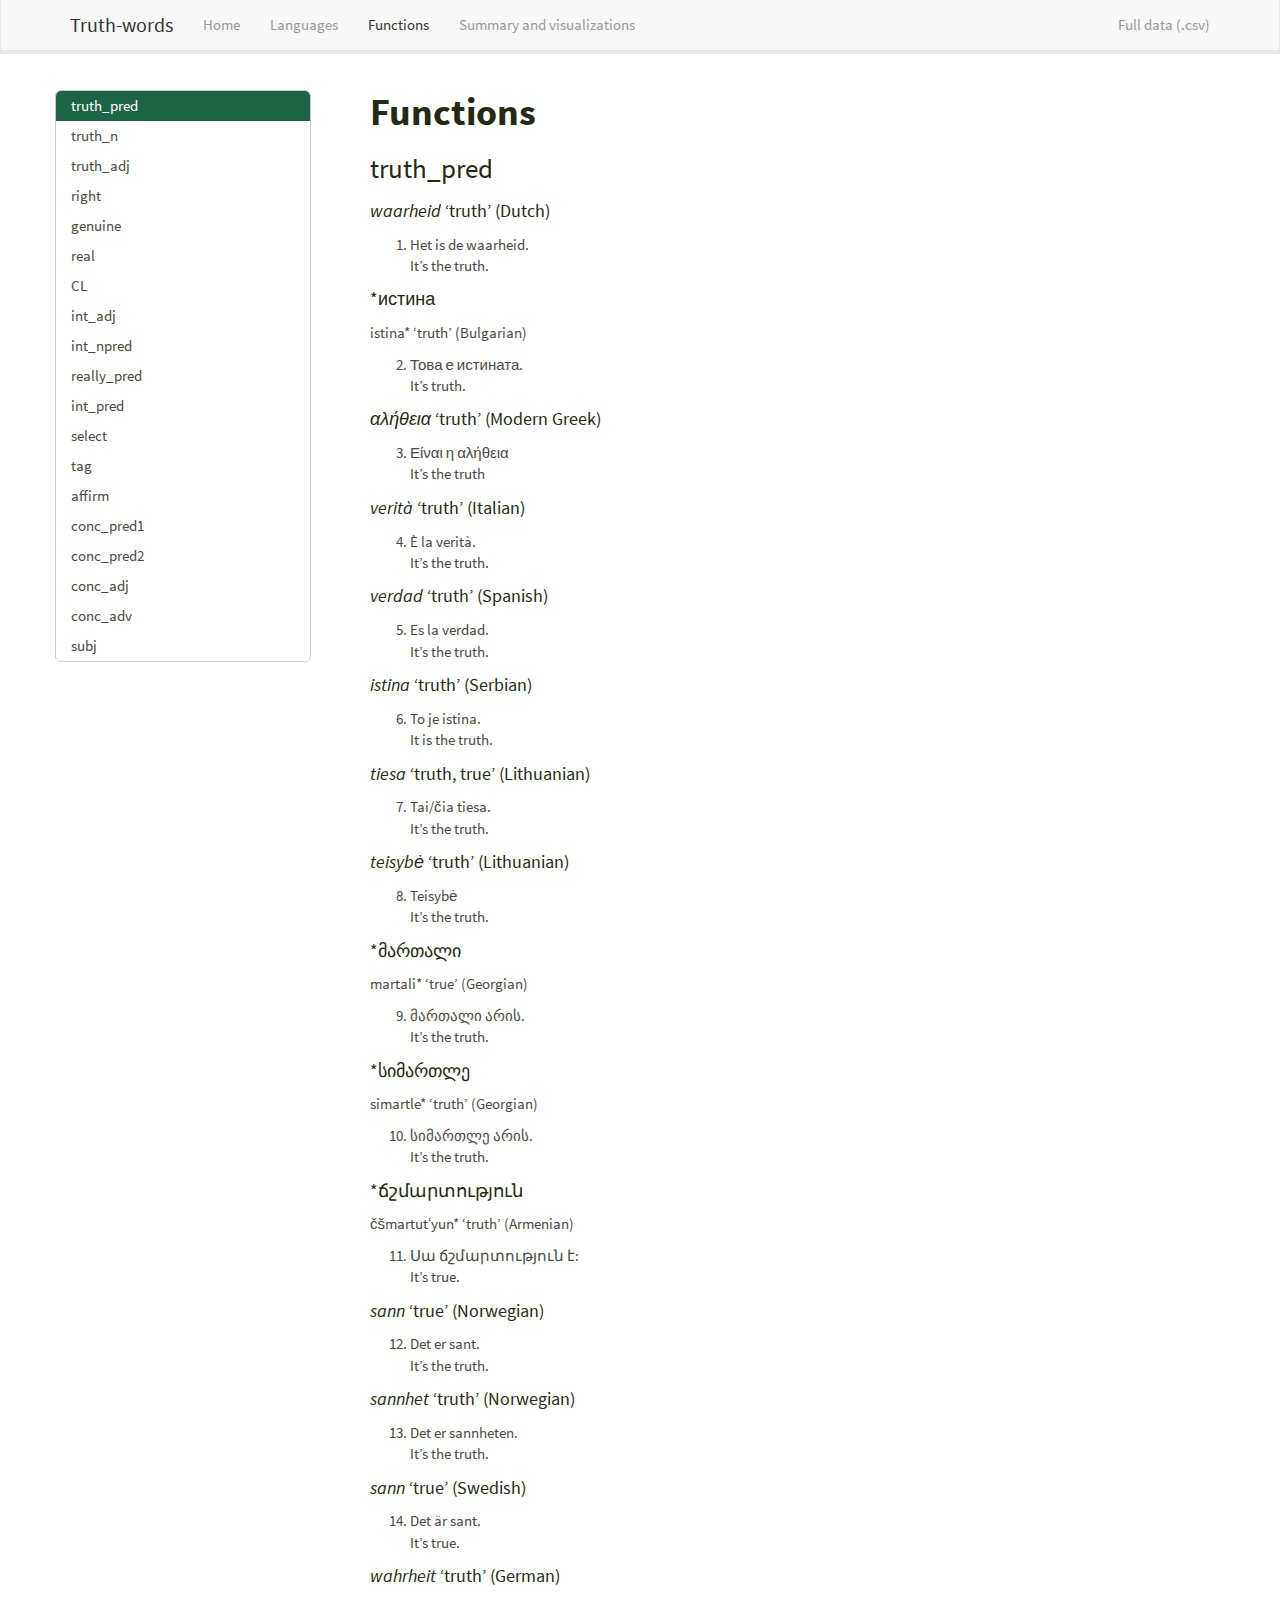
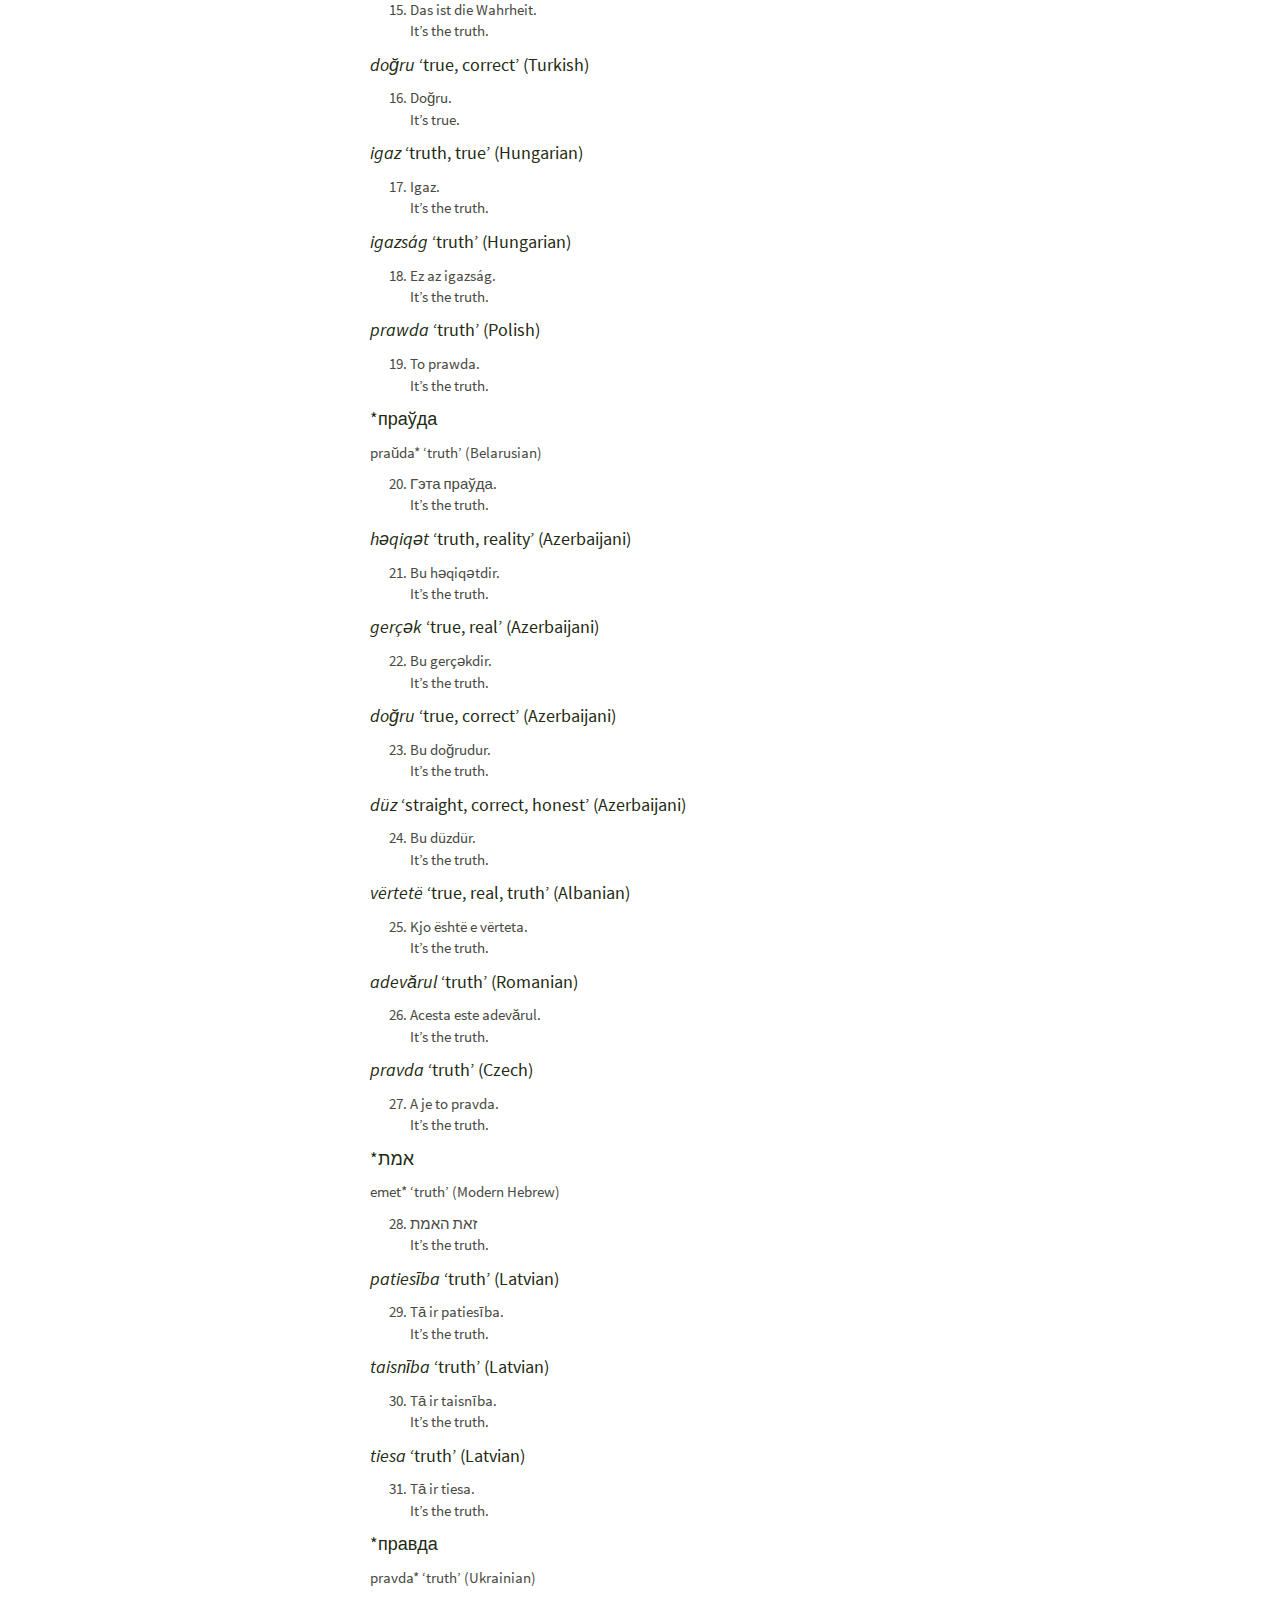
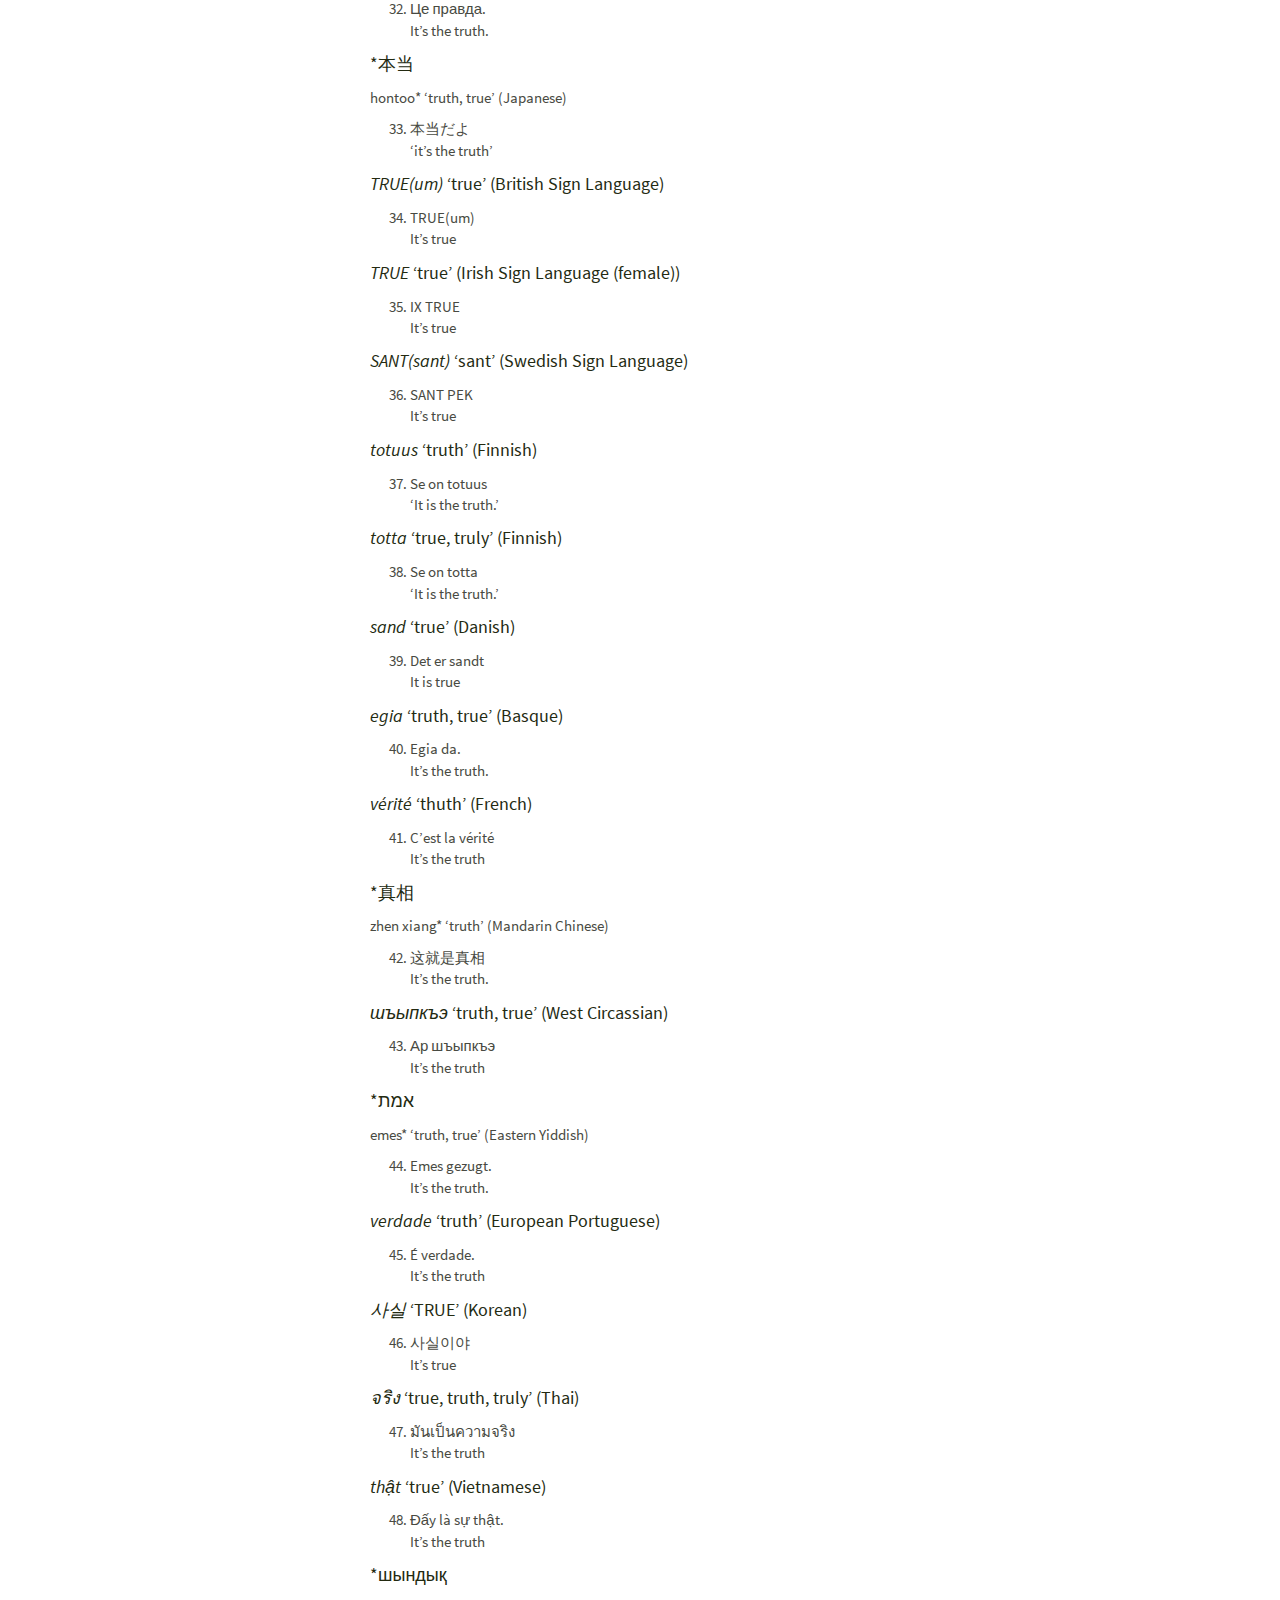
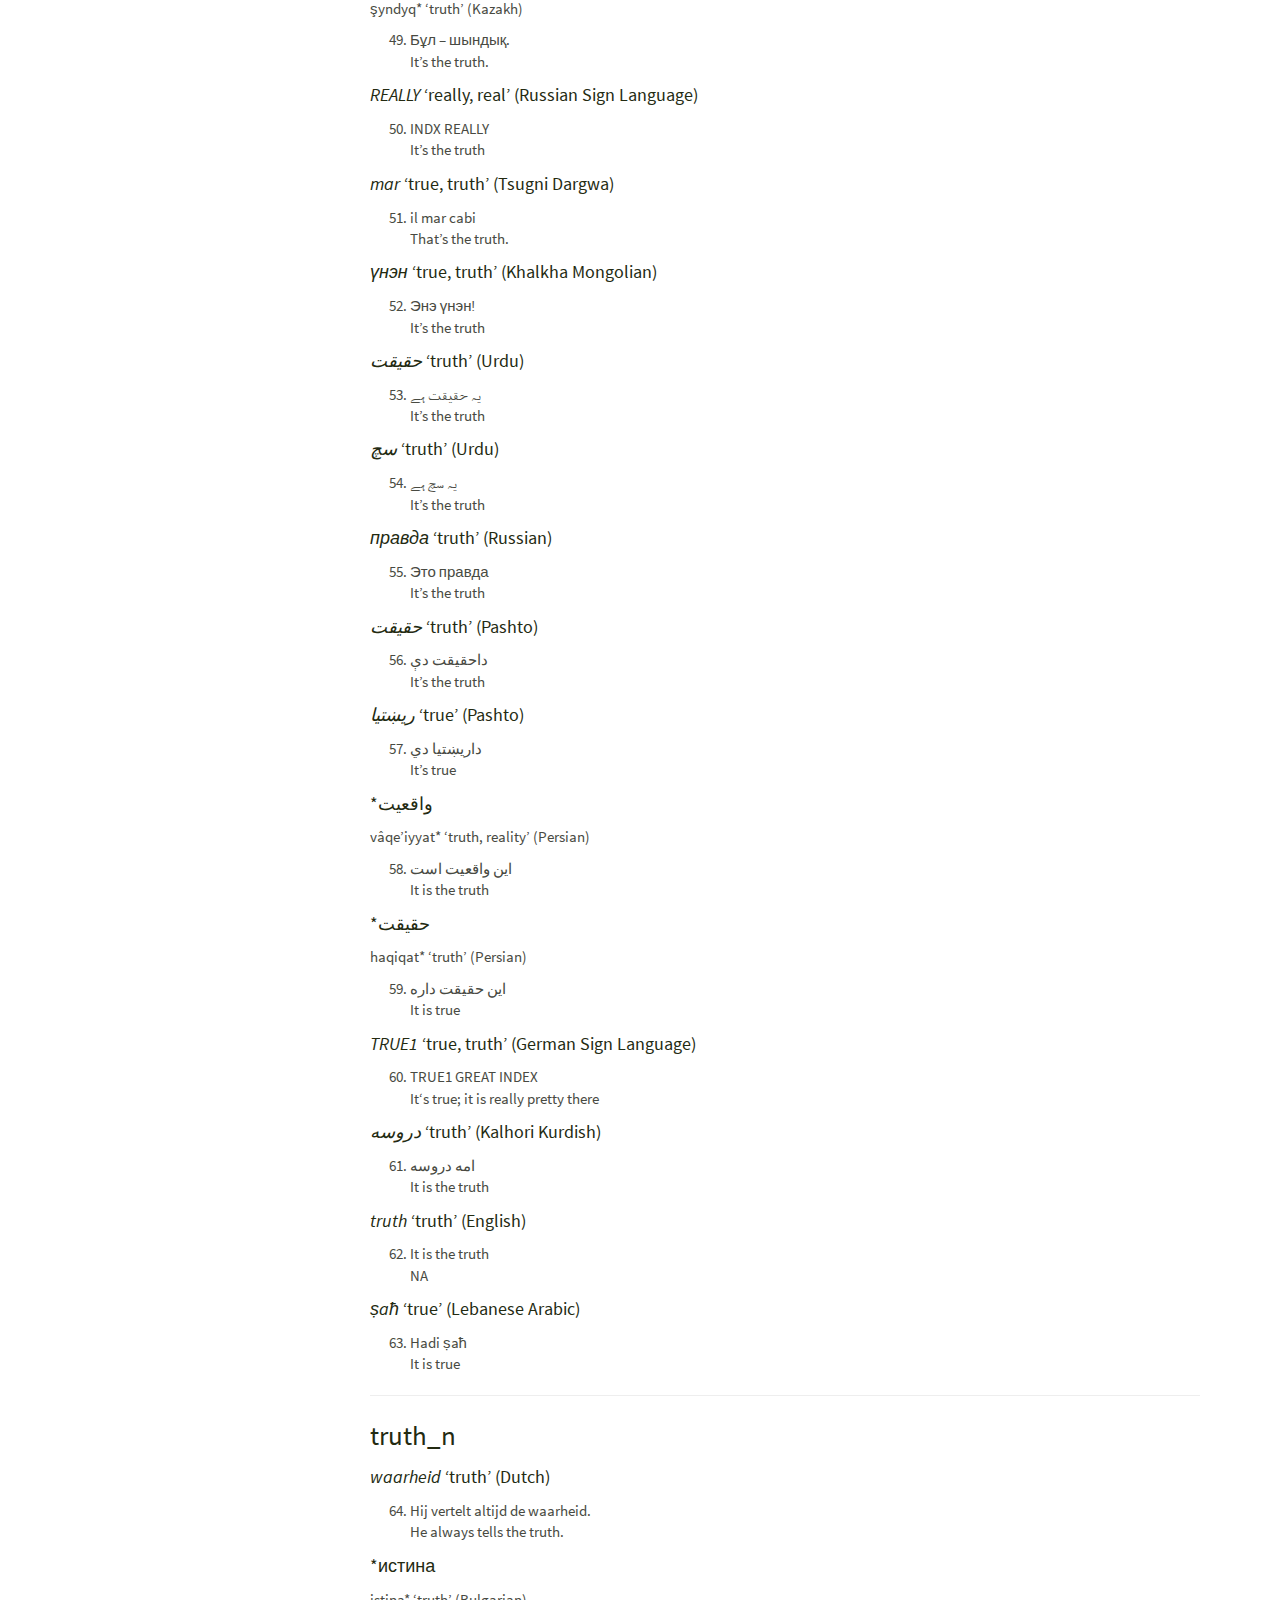
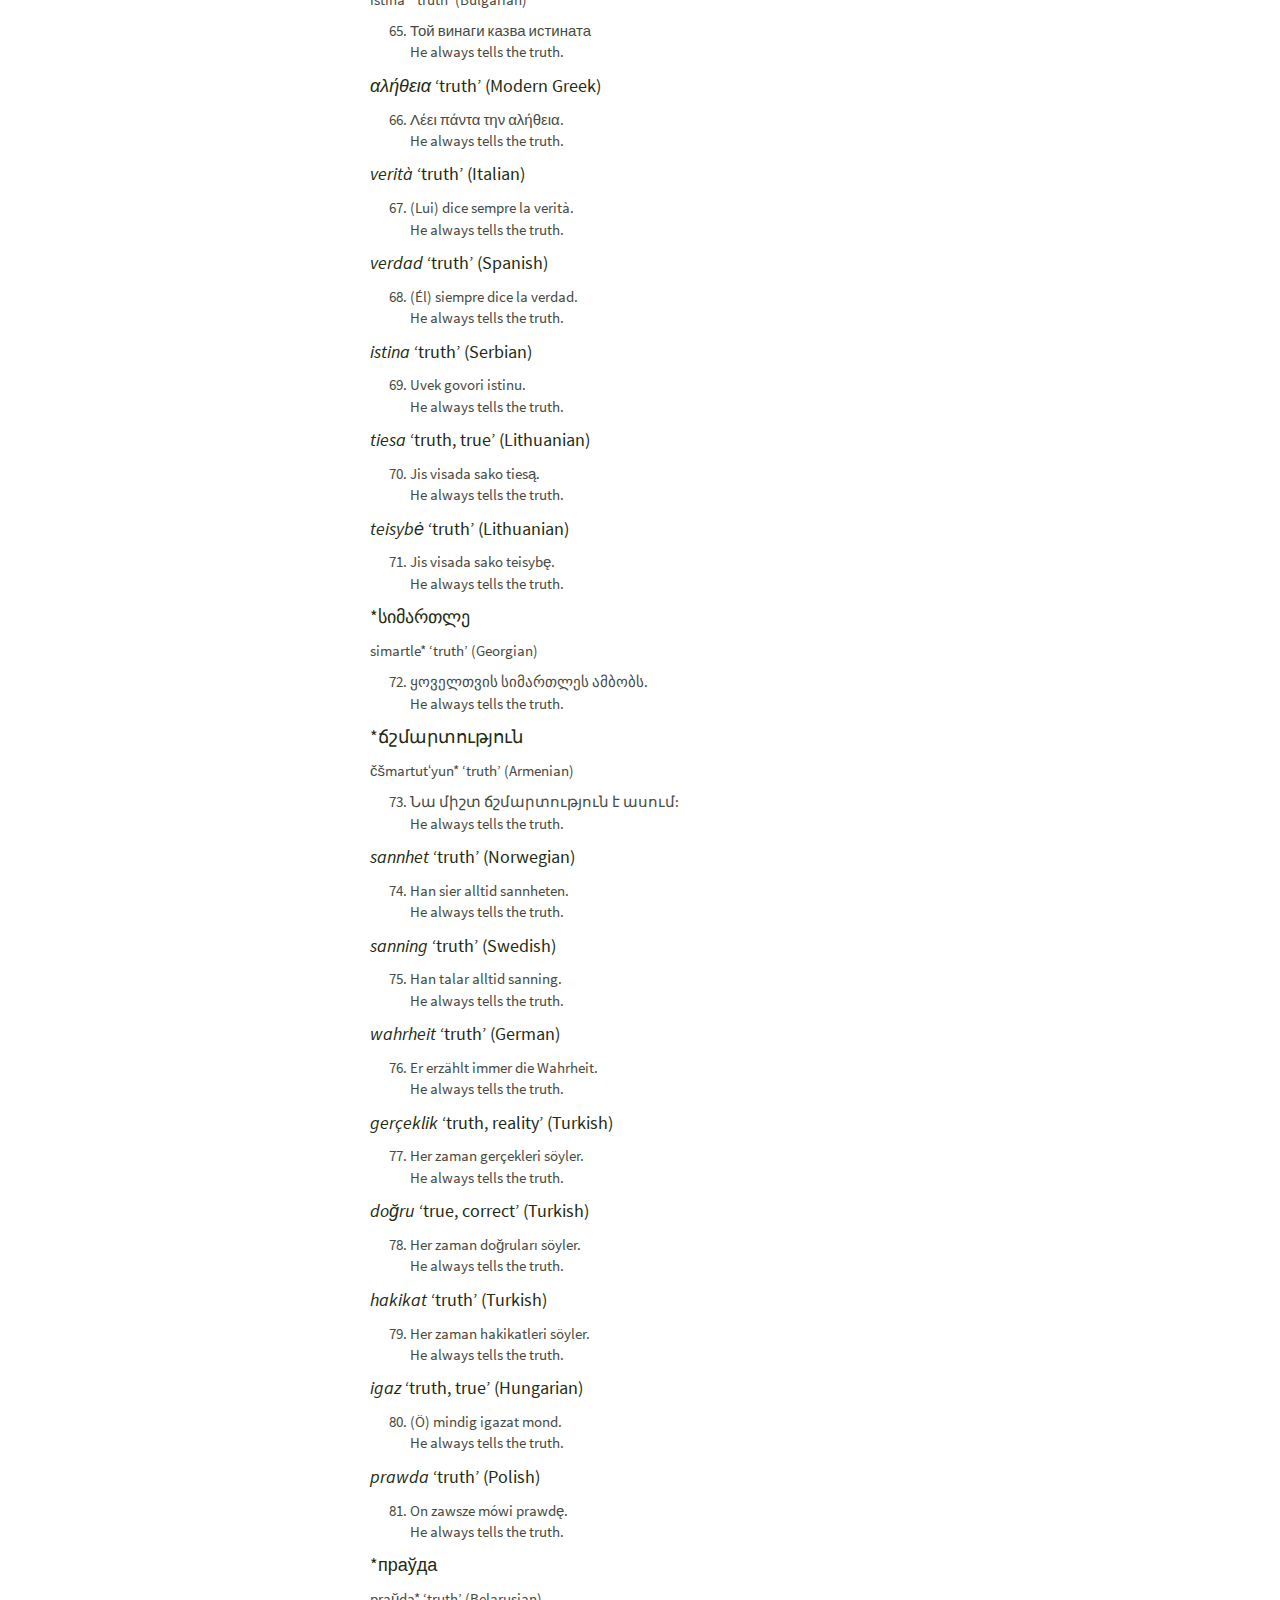
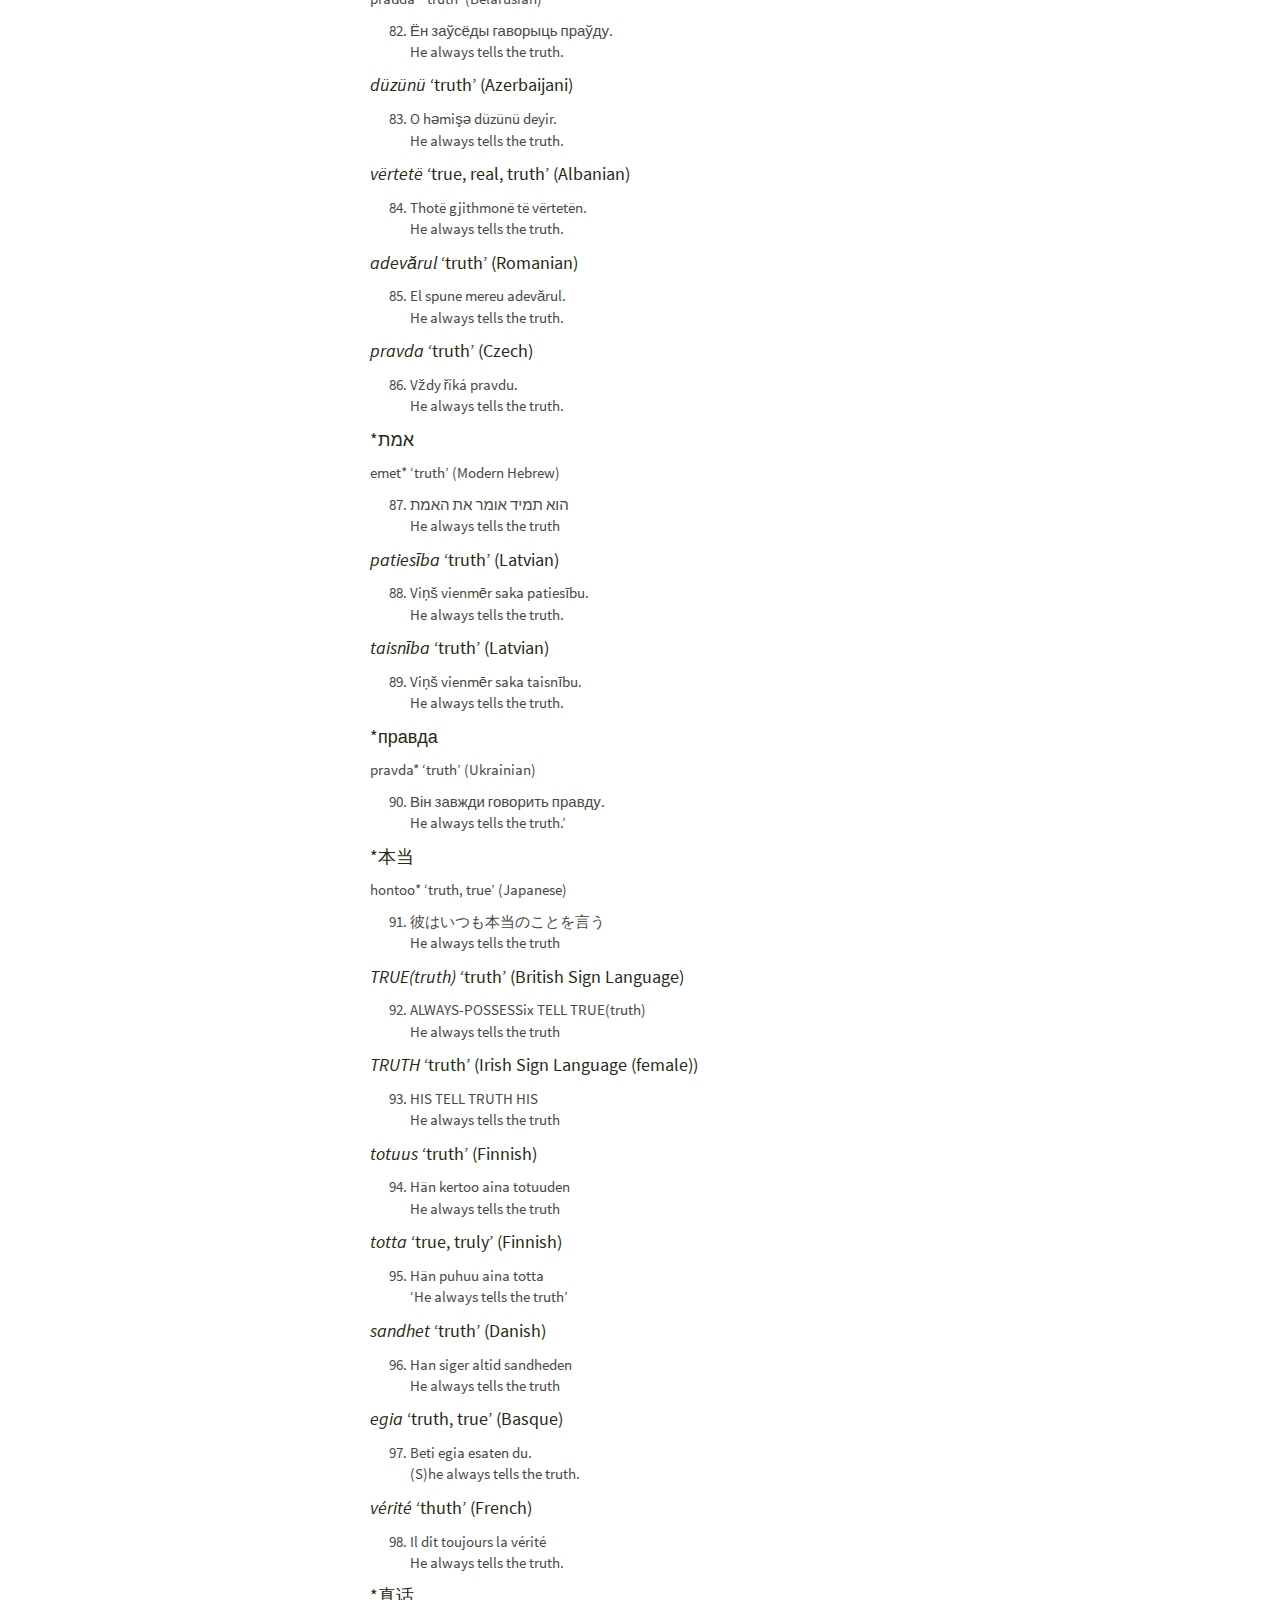
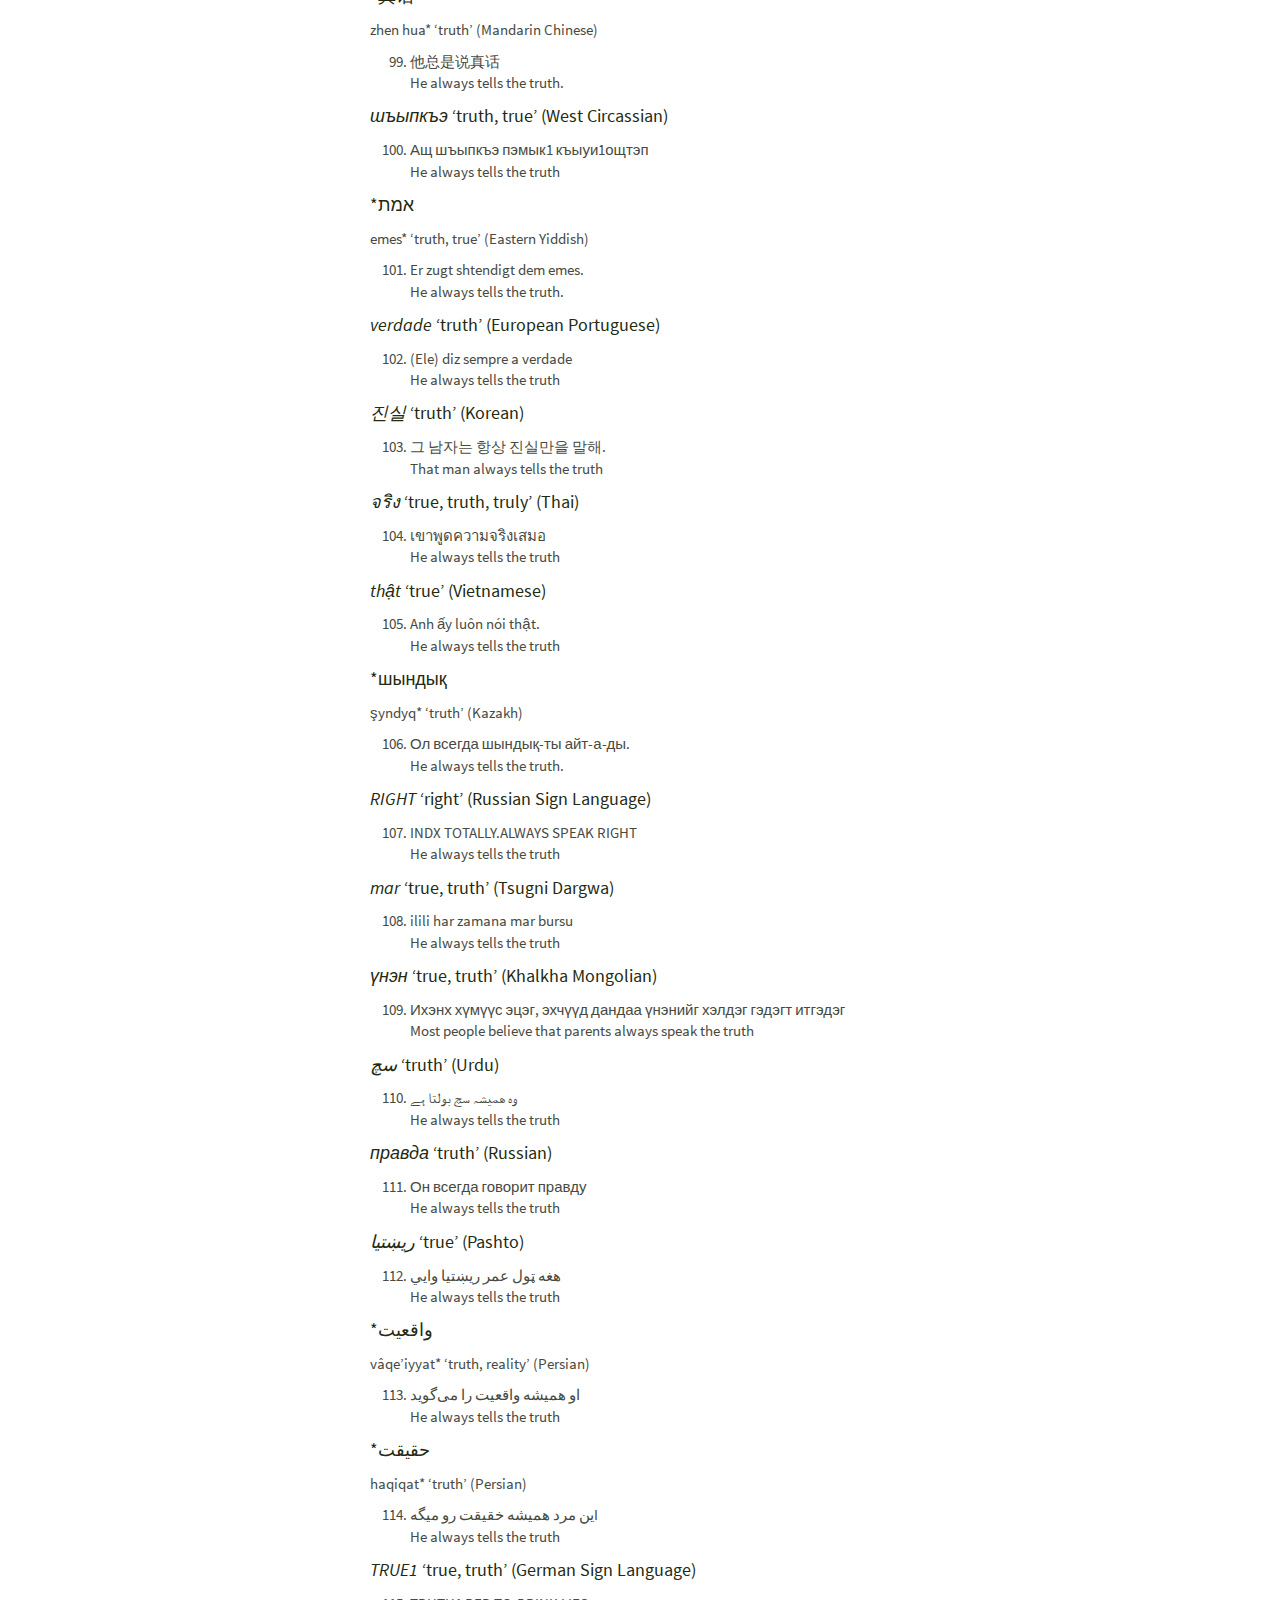
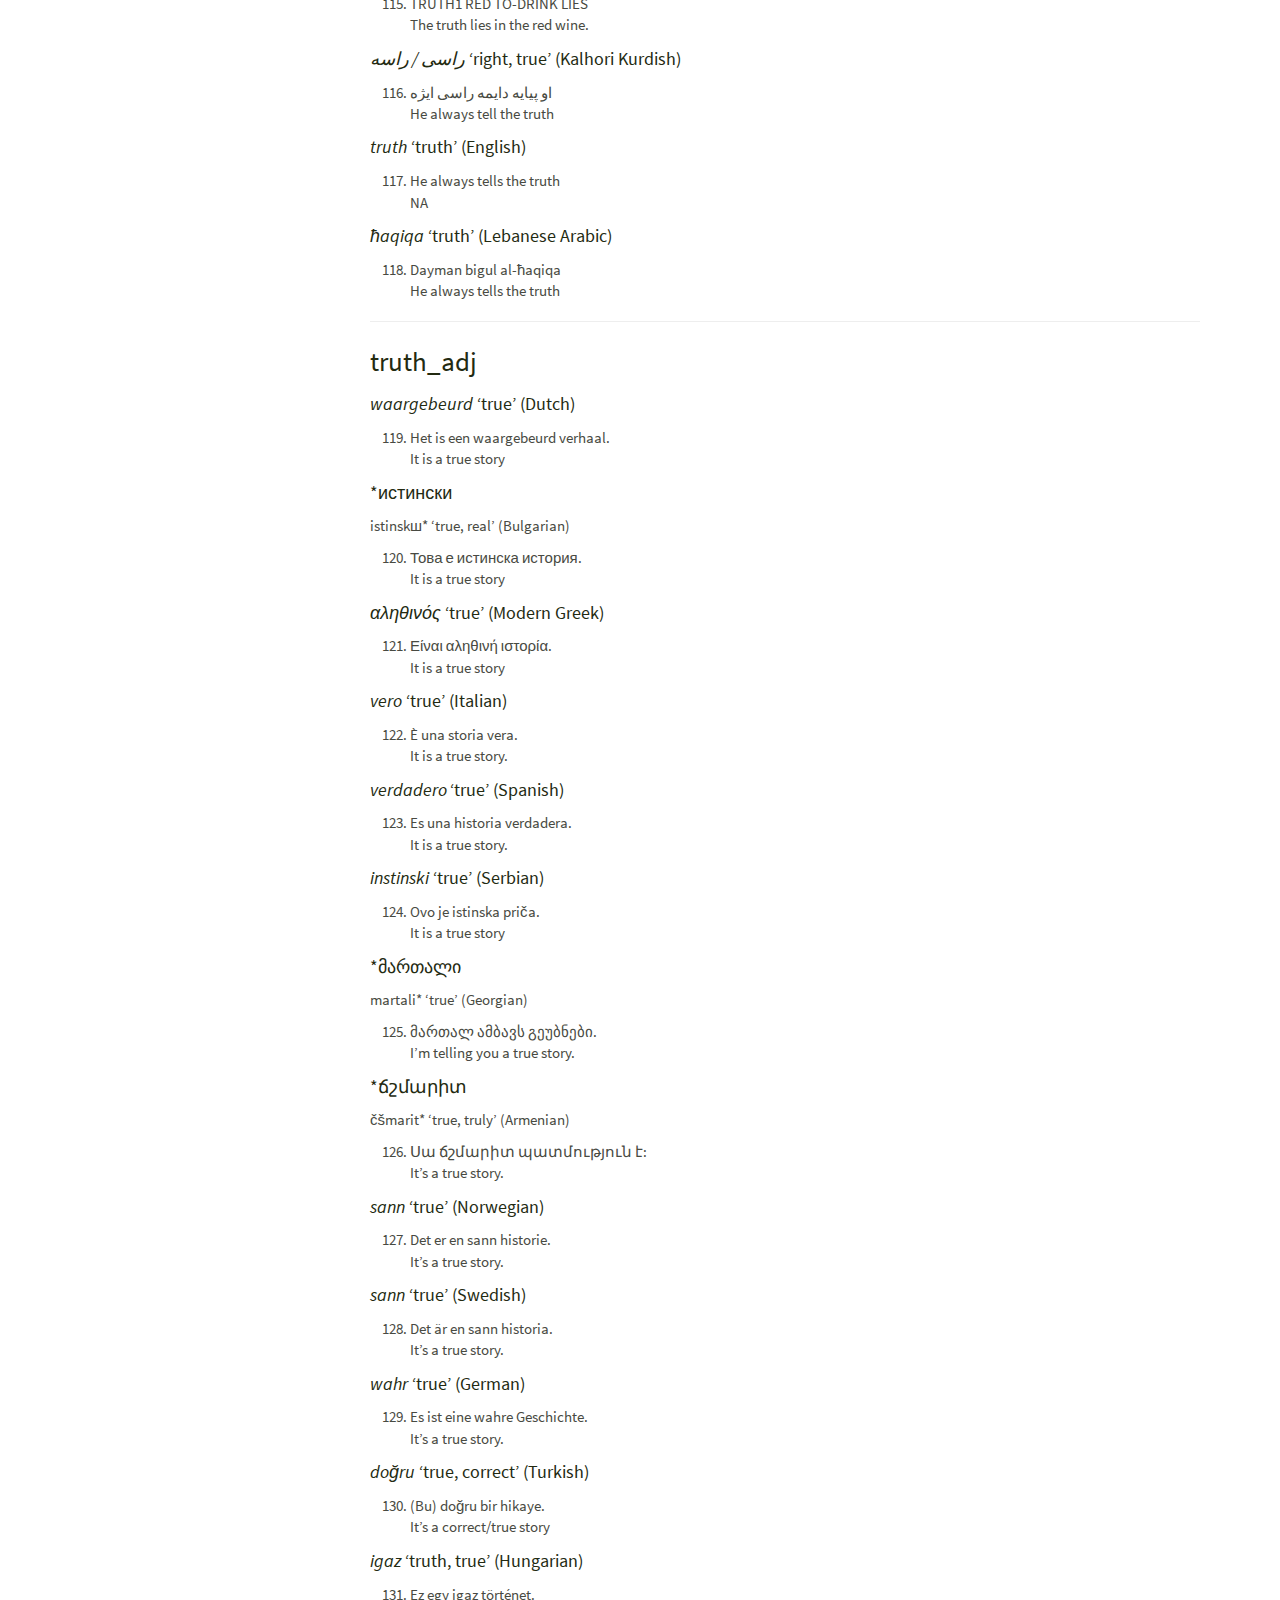
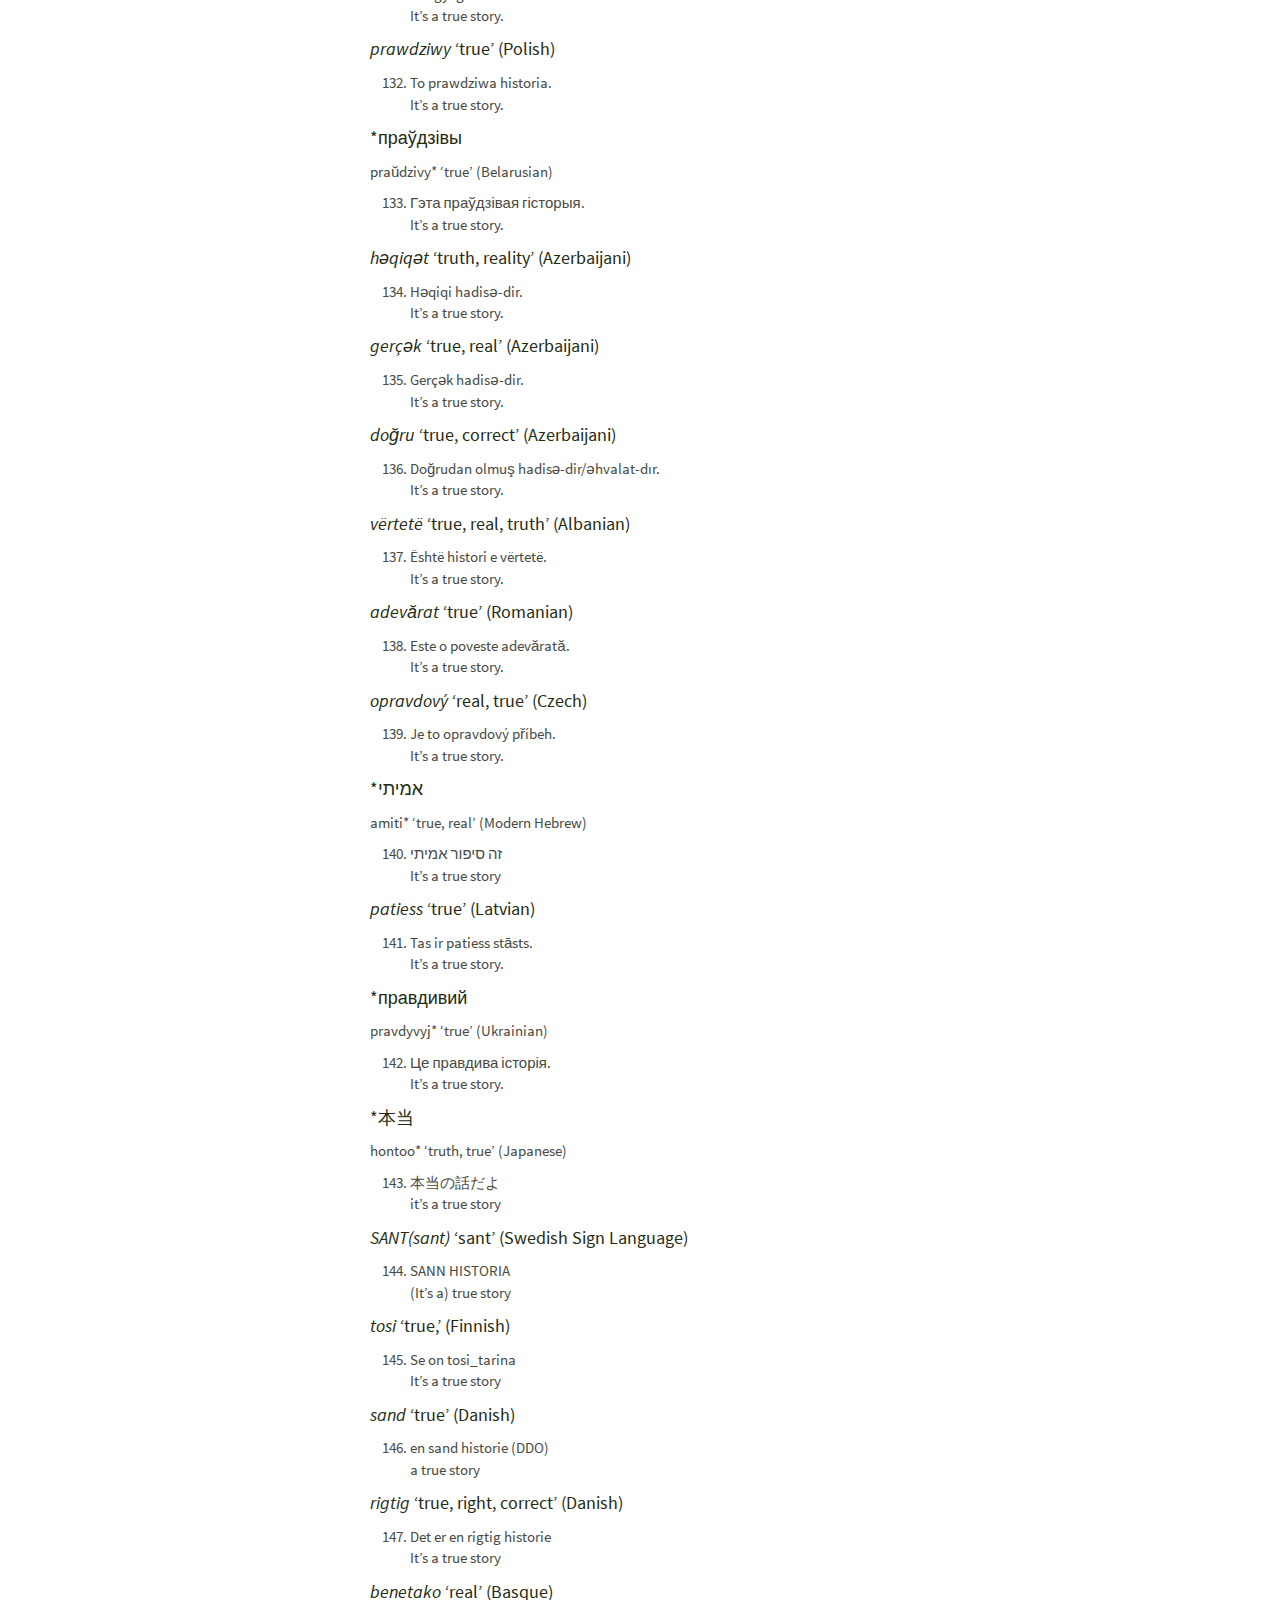
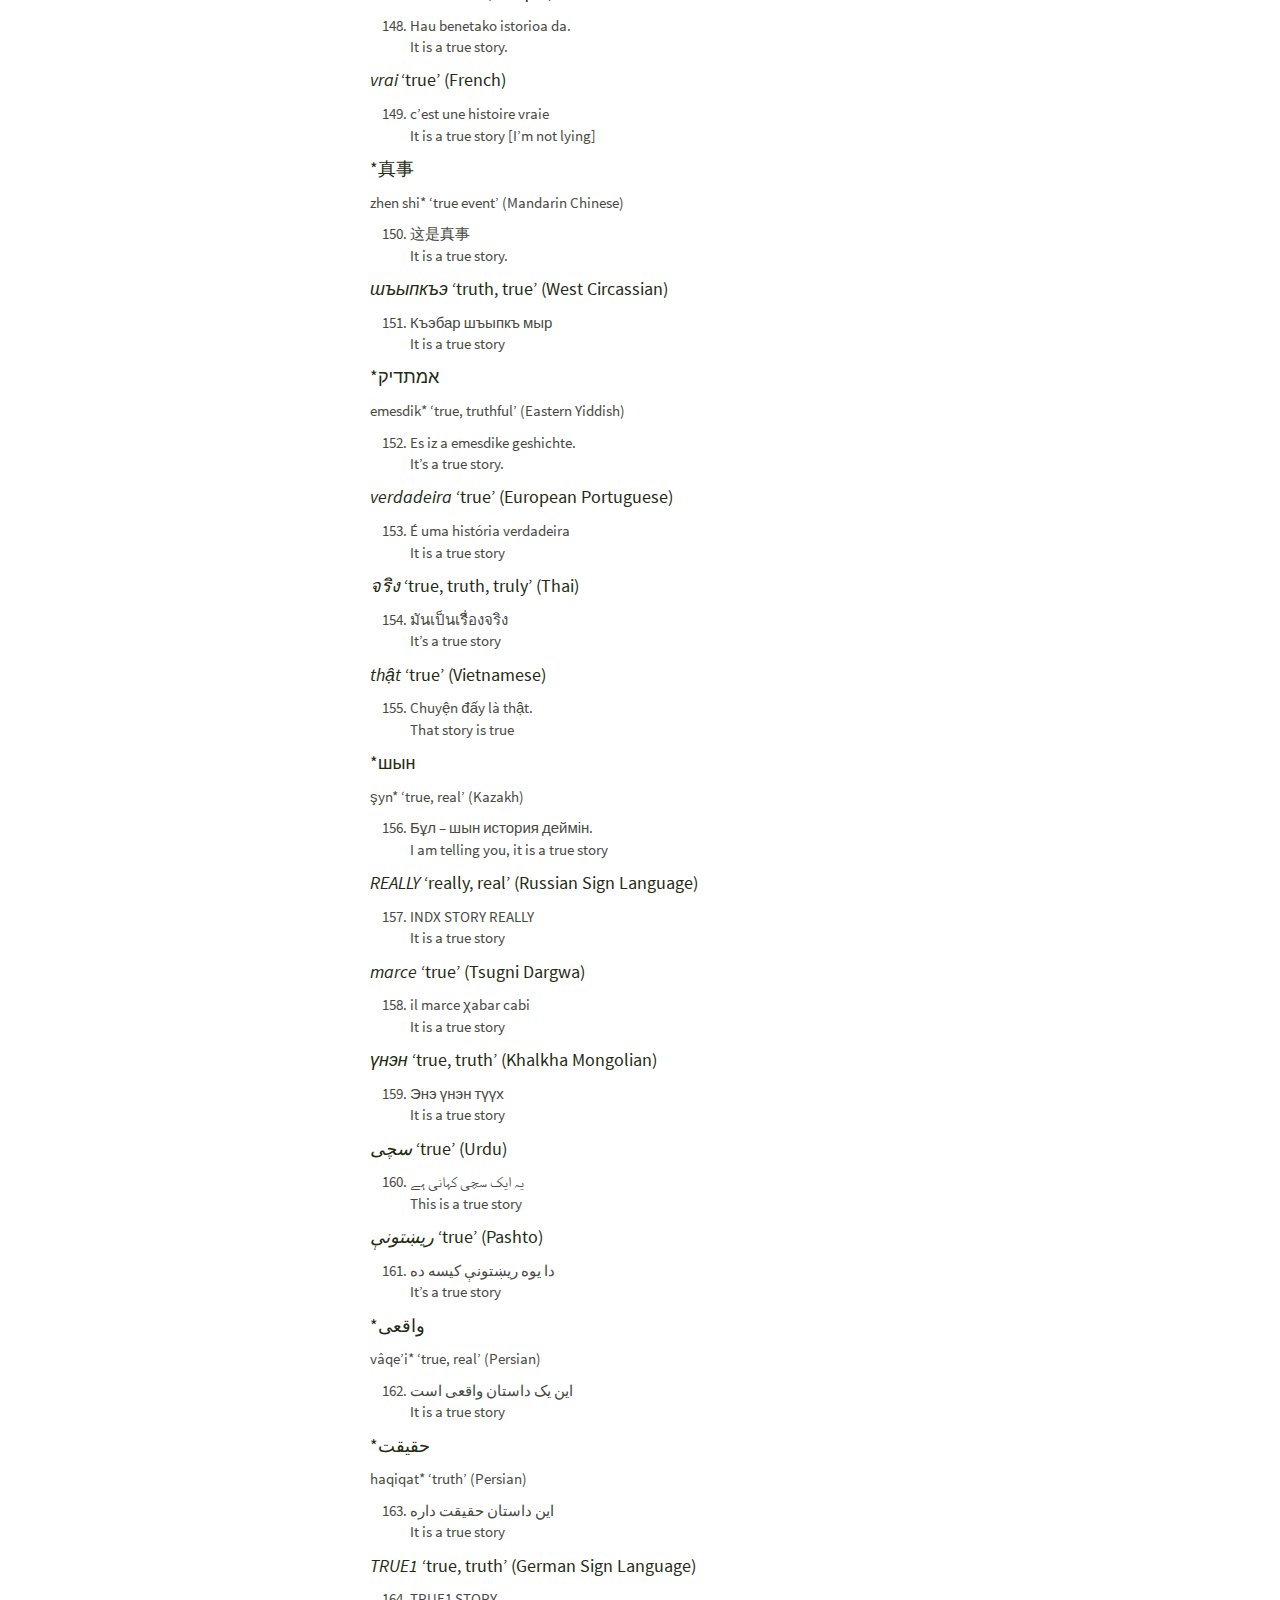
==== commit 6139f179: "more languages" ====
--- a/docs/functions.html
+++ b/docs/functions.html
@@ -497,23 +497,52 @@
 It’s the truth.</li>
 </ol>
 </div>
+<div id="həqiqət-truth-reality-azerbaijani" class="section level4">
+<h4><em>həqiqət</em> ‘truth, reality’ (Azerbaijani)</h4>
+<ol start="21" class="example" style="list-style-type: decimal">
+<li>Bu həqiqətdir.<br />
+It’s the truth.</li>
+</ol>
+</div>
+<div id="gerçək-true-real-azerbaijani" class="section level4">
+<h4><em>gerçək</em> ‘true, real’ (Azerbaijani)</h4>
+<ol start="22" class="example" style="list-style-type: decimal">
+<li>Bu gerçəkdir.<br />
+It’s the truth.</li>
+</ol>
+</div>
+<div id="doğru-true-correct-azerbaijani" class="section level4">
+<h4><em>doğru</em> ‘true, correct’ (Azerbaijani)</h4>
+<ol start="23" class="example" style="list-style-type: decimal">
+<li>Bu doğrudur.<br />
+It’s the truth.</li>
+</ol>
+</div>
+<div id="düz-straight-correct-honest-azerbaijani"
+class="section level4">
+<h4><em>düz</em> ‘straight, correct, honest’ (Azerbaijani)</h4>
+<ol start="24" class="example" style="list-style-type: decimal">
+<li>Bu düzdür.<br />
+It’s the truth.</li>
+</ol>
+</div>
 <div id="vërtetë-true-real-truth-albanian" class="section level4">
 <h4><em>vërtetë</em> ‘true, real, truth’ (Albanian)</h4>
-<ol start="21" class="example" style="list-style-type: decimal">
+<ol start="25" class="example" style="list-style-type: decimal">
 <li>Kjo është e vërteta.<br />
 It’s the truth.</li>
 </ol>
 </div>
 <div id="adevărul-truth-romanian" class="section level4">
 <h4><em>adevărul</em> ‘truth’ (Romanian)</h4>
-<ol start="22" class="example" style="list-style-type: decimal">
+<ol start="26" class="example" style="list-style-type: decimal">
 <li>Acesta este adevărul.<br />
 It’s the truth.</li>
 </ol>
 </div>
 <div id="pravda-truth-czech" class="section level4">
 <h4><em>pravda</em> ‘truth’ (Czech)</h4>
-<ol start="23" class="example" style="list-style-type: decimal">
+<ol start="27" class="example" style="list-style-type: decimal">
 <li>A je to pravda.<br />
 It’s the truth.</li>
 </ol>
@@ -521,28 +550,28 @@
 <div id="אמת" class="section level4">
 <h4>*אמת</h4>
 <p>emet* ‘truth’ (Modern Hebrew)</p>
-<ol start="24" class="example" style="list-style-type: decimal">
+<ol start="28" class="example" style="list-style-type: decimal">
 <li>זאת האמת<br />
 It’s the truth.</li>
 </ol>
 </div>
 <div id="patiesība-truth-latvian" class="section level4">
 <h4><em>patiesība</em> ‘truth’ (Latvian)</h4>
-<ol start="25" class="example" style="list-style-type: decimal">
+<ol start="29" class="example" style="list-style-type: decimal">
 <li>Tā ir patiesība.<br />
 It’s the truth.</li>
 </ol>
 </div>
 <div id="taisnība-truth-latvian" class="section level4">
 <h4><em>taisnība</em> ‘truth’ (Latvian)</h4>
-<ol start="26" class="example" style="list-style-type: decimal">
+<ol start="30" class="example" style="list-style-type: decimal">
 <li>Tā ir taisnība.<br />
 It’s the truth.</li>
 </ol>
 </div>
 <div id="tiesa-truth-latvian" class="section level4">
 <h4><em>tiesa</em> ‘truth’ (Latvian)</h4>
-<ol start="27" class="example" style="list-style-type: decimal">
+<ol start="31" class="example" style="list-style-type: decimal">
 <li>Tā ir tiesa.<br />
 It’s the truth.</li>
 </ol>
@@ -550,7 +579,7 @@
 <div id="правда" class="section level4">
 <h4>*правда</h4>
 <p>pravda* ‘truth’ (Ukrainian)</p>
-<ol start="28" class="example" style="list-style-type: decimal">
+<ol start="32" class="example" style="list-style-type: decimal">
 <li>Це правда.<br />
 It’s the truth.</li>
 </ol>
@@ -558,58 +587,225 @@
 <div id="本当" class="section level4">
 <h4>*本当</h4>
 <p>hontoo* ‘truth, true’ (Japanese)</p>
-<ol start="29" class="example" style="list-style-type: decimal">
+<ol start="33" class="example" style="list-style-type: decimal">
 <li>本当だよ<br />
 ‘it’s the truth’</li>
 </ol>
 </div>
 <div id="trueum-true-british-sign-language" class="section level4">
 <h4><em>TRUE(um)</em> ‘true’ (British Sign Language)</h4>
-<ol start="30" class="example" style="list-style-type: decimal">
+<ol start="34" class="example" style="list-style-type: decimal">
 <li>TRUE(um)<br />
 It’s true</li>
 </ol>
 </div>
 <div id="true-true-irish-sign-language-female" class="section level4">
 <h4><em>TRUE</em> ‘true’ (Irish Sign Language (female))</h4>
-<ol start="31" class="example" style="list-style-type: decimal">
+<ol start="35" class="example" style="list-style-type: decimal">
 <li>IX TRUE<br />
 It’s true</li>
 </ol>
 </div>
 <div id="santsant-sant-swedish-sign-language" class="section level4">
 <h4><em>SANT(sant)</em> ‘sant’ (Swedish Sign Language)</h4>
-<ol start="32" class="example" style="list-style-type: decimal">
+<ol start="36" class="example" style="list-style-type: decimal">
 <li>SANT PEK<br />
 It’s true</li>
 </ol>
 </div>
 <div id="totuus-truth-finnish" class="section level4">
 <h4><em>totuus</em> ‘truth’ (Finnish)</h4>
-<ol start="33" class="example" style="list-style-type: decimal">
+<ol start="37" class="example" style="list-style-type: decimal">
 <li>Se on totuus<br />
 ‘It is the truth.’</li>
 </ol>
 </div>
 <div id="totta-true-truly-finnish" class="section level4">
 <h4><em>totta</em> ‘true, truly’ (Finnish)</h4>
-<ol start="34" class="example" style="list-style-type: decimal">
+<ol start="38" class="example" style="list-style-type: decimal">
 <li>Se on totta<br />
 ‘It is the truth.’</li>
 </ol>
 </div>
 <div id="sand-true-danish" class="section level4">
 <h4><em>sand</em> ‘true’ (Danish)</h4>
-<ol start="35" class="example" style="list-style-type: decimal">
+<ol start="39" class="example" style="list-style-type: decimal">
 <li>Det er sandt<br />
 It is true</li>
 </ol>
 </div>
 <div id="egia-truth-true-basque" class="section level4">
 <h4><em>egia</em> ‘truth, true’ (Basque)</h4>
-<ol start="36" class="example" style="list-style-type: decimal">
+<ol start="40" class="example" style="list-style-type: decimal">
 <li>Egia da.<br />
 It’s the truth.</li>
+</ol>
+</div>
+<div id="vérité-thuth-french" class="section level4">
+<h4><em>vérité</em> ‘thuth’ (French)</h4>
+<ol start="41" class="example" style="list-style-type: decimal">
+<li>C’est la vérité<br />
+It’s the truth</li>
+</ol>
+</div>
+<div id="真相" class="section level4">
+<h4>*真相</h4>
+<p>zhen xiang* ‘truth’ (Mandarin Chinese)</p>
+<ol start="42" class="example" style="list-style-type: decimal">
+<li>这就是真相<br />
+It’s the truth.</li>
+</ol>
+</div>
+<div id="шъыпкъэ-truth-true-west-circassian" class="section level4">
+<h4><em>шъыпкъэ</em> ‘truth, true’ (West Circassian)</h4>
+<ol start="43" class="example" style="list-style-type: decimal">
+<li>Ар шъыпкъэ<br />
+It’s the truth</li>
+</ol>
+</div>
+<div id="אמת-1" class="section level4">
+<h4>*אמת</h4>
+<p>emes* ‘truth, true’ (Eastern Yiddish)</p>
+<ol start="44" class="example" style="list-style-type: decimal">
+<li>Emes gezugt.<br />
+It’s the truth.</li>
+</ol>
+</div>
+<div id="verdade-truth-european-portuguese" class="section level4">
+<h4><em>verdade</em> ‘truth’ (European Portuguese)</h4>
+<ol start="45" class="example" style="list-style-type: decimal">
+<li>É verdade.<br />
+It’s the truth</li>
+</ol>
+</div>
+<div id="사실-true-korean" class="section level4">
+<h4><em>사실</em> ‘TRUE’ (Korean)</h4>
+<ol start="46" class="example" style="list-style-type: decimal">
+<li>사실이야<br />
+It’s true</li>
+</ol>
+</div>
+<div id="จรง-true-truth-truly-thai" class="section level4">
+<h4><em>จริง</em> ‘true, truth, truly’ (Thai)</h4>
+<ol start="47" class="example" style="list-style-type: decimal">
+<li>มันเป็นความจริง<br />
+It’s the truth</li>
+</ol>
+</div>
+<div id="thật-true-vietnamese" class="section level4">
+<h4><em>thật</em> ‘true’ (Vietnamese)</h4>
+<ol start="48" class="example" style="list-style-type: decimal">
+<li>Đấy là sự thật.<br />
+It’s the truth</li>
+</ol>
+</div>
+<div id="шындық" class="section level4">
+<h4>*шындық</h4>
+<p>şyndyq* ‘truth’ (Kazakh)</p>
+<ol start="49" class="example" style="list-style-type: decimal">
+<li>Бұл – шындық.<br />
+It’s the truth.</li>
+</ol>
+</div>
+<div id="really-really-real-russian-sign-language"
+class="section level4">
+<h4><em>REALLY</em> ‘really, real’ (Russian Sign Language)</h4>
+<ol start="50" class="example" style="list-style-type: decimal">
+<li>INDX REALLY<br />
+It’s the truth</li>
+</ol>
+</div>
+<div id="mar-true-truth-tsugni-dargwa" class="section level4">
+<h4><em>mar</em> ‘true, truth’ (Tsugni Dargwa)</h4>
+<ol start="51" class="example" style="list-style-type: decimal">
+<li>il mar cabi<br />
+That’s the truth.</li>
+</ol>
+</div>
+<div id="үнэн-true-truth-khalkha-mongolian" class="section level4">
+<h4><em>үнэн</em> ‘true, truth’ (Khalkha Mongolian)</h4>
+<ol start="52" class="example" style="list-style-type: decimal">
+<li>Энэ үнэн!<br />
+It’s the truth</li>
+</ol>
+</div>
+<div id="حقیقت-truth-urdu" class="section level4">
+<h4><em>حقیقت</em> ‘truth’ (Urdu)</h4>
+<ol start="53" class="example" style="list-style-type: decimal">
+<li>یہ حقیقت ہے<br />
+It’s the truth</li>
+</ol>
+</div>
+<div id="سچ-truth-urdu" class="section level4">
+<h4><em>سچ</em> ‘truth’ (Urdu)</h4>
+<ol start="54" class="example" style="list-style-type: decimal">
+<li>یہ سچ ہے<br />
+It’s the truth</li>
+</ol>
+</div>
+<div id="правда-truth-russian" class="section level4">
+<h4><em>правда</em> ‘truth’ (Russian)</h4>
+<ol start="55" class="example" style="list-style-type: decimal">
+<li>Это правда<br />
+It’s the truth</li>
+</ol>
+</div>
+<div id="حقیقت-truth-pashto" class="section level4">
+<h4><em>حقیقت</em> ‘truth’ (Pashto)</h4>
+<ol start="56" class="example" style="list-style-type: decimal">
+<li>داحقیقت دې<br />
+It’s the truth</li>
+</ol>
+</div>
+<div id="ریښتیا-true-pashto" class="section level4">
+<h4><em>ریښتیا</em> ‘true’ (Pashto)</h4>
+<ol start="57" class="example" style="list-style-type: decimal">
+<li>داریښتیا دي<br />
+It’s true</li>
+</ol>
+</div>
+<div id="واقعیت" class="section level4">
+<h4>*واقعیت</h4>
+<p>vâqe’iyyat* ‘truth, reality’ (Persian)</p>
+<ol start="58" class="example" style="list-style-type: decimal">
+<li>این واقعیت است<br />
+It is the truth</li>
+</ol>
+</div>
+<div id="حقيقت" class="section level4">
+<h4>*حقيقت</h4>
+<p>haqiqat* ‘truth’ (Persian)</p>
+<ol start="59" class="example" style="list-style-type: decimal">
+<li>اين حقيقت داره<br />
+It is true</li>
+</ol>
+</div>
+<div id="true1-true-truth-german-sign-language" class="section level4">
+<h4><em>TRUE1</em> ‘true, truth’ (German Sign Language)</h4>
+<ol start="60" class="example" style="list-style-type: decimal">
+<li>TRUE1 GREAT INDEX<br />
+It‘s true; it is really pretty there</li>
+</ol>
+</div>
+<div id="دروسه-truth-kalhori-kurdish" class="section level4">
+<h4><em>دروسه</em> ‘truth’ (Kalhori Kurdish)</h4>
+<ol start="61" class="example" style="list-style-type: decimal">
+<li>امه دروسه<br />
+It is the truth</li>
+</ol>
+</div>
+<div id="truth-truth-english" class="section level4">
+<h4><em>truth</em> ‘truth’ (English)</h4>
+<ol start="62" class="example" style="list-style-type: decimal">
+<li>It is the truth<br />
+NA</li>
+</ol>
+</div>
+<div id="ṣaħ-true-lebanese-arabic" class="section level4">
+<h4><em>ṣaħ</em> ‘true’ (Lebanese Arabic)</h4>
+<ol start="63" class="example" style="list-style-type: decimal">
+<li>Hadi ṣaħ<br />
+It is true</li>
 </ol>
 <hr />
 </div>
@@ -618,7 +814,7 @@
 <h2>truth_n</h2>
 <div id="waarheid-truth-dutch-1" class="section level4">
 <h4><em>waarheid</em> ‘truth’ (Dutch)</h4>
-<ol start="37" class="example" style="list-style-type: decimal">
+<ol start="64" class="example" style="list-style-type: decimal">
 <li>Hij vertelt altijd de waarheid.<br />
 He always tells the truth.</li>
 </ol>
@@ -626,49 +822,49 @@
 <div id="истина-1" class="section level4">
 <h4>*истина</h4>
 <p>istina* ‘truth’ (Bulgarian)</p>
-<ol start="38" class="example" style="list-style-type: decimal">
+<ol start="65" class="example" style="list-style-type: decimal">
 <li>Той винаги казва истината<br />
 He always tells the truth.</li>
 </ol>
 </div>
 <div id="αλήθεια-truth-modern-greek-1" class="section level4">
 <h4><em>αλήθεια</em> ‘truth’ (Modern Greek)</h4>
-<ol start="39" class="example" style="list-style-type: decimal">
+<ol start="66" class="example" style="list-style-type: decimal">
 <li>Λέει πάντα την αλήθεια.<br />
 He always tells the truth.</li>
 </ol>
 </div>
 <div id="verità-truth-italian-1" class="section level4">
 <h4><em>verità</em> ‘truth’ (Italian)</h4>
-<ol start="40" class="example" style="list-style-type: decimal">
+<ol start="67" class="example" style="list-style-type: decimal">
 <li>(Lui) dice sempre la verità.<br />
 He always tells the truth.</li>
 </ol>
 </div>
 <div id="verdad-truth-spanish-1" class="section level4">
 <h4><em>verdad</em> ‘truth’ (Spanish)</h4>
-<ol start="41" class="example" style="list-style-type: decimal">
+<ol start="68" class="example" style="list-style-type: decimal">
 <li>(Él) siempre dice la verdad.<br />
 He always tells the truth.</li>
 </ol>
 </div>
 <div id="istina-truth-serbian-1" class="section level4">
 <h4><em>istina</em> ‘truth’ (Serbian)</h4>
-<ol start="42" class="example" style="list-style-type: decimal">
+<ol start="69" class="example" style="list-style-type: decimal">
 <li>Uvek govori istinu.<br />
 He always tells the truth.</li>
 </ol>
 </div>
 <div id="tiesa-truth-true-lithuanian-1" class="section level4">
 <h4><em>tiesa</em> ‘truth, true’ (Lithuanian)</h4>
-<ol start="43" class="example" style="list-style-type: decimal">
+<ol start="70" class="example" style="list-style-type: decimal">
 <li>Jis visada sako tiesą.<br />
 He always tells the truth.</li>
 </ol>
 </div>
 <div id="teisybė-truth-lithuanian-1" class="section level4">
 <h4><em>teisybė</em> ‘truth’ (Lithuanian)</h4>
-<ol start="44" class="example" style="list-style-type: decimal">
+<ol start="71" class="example" style="list-style-type: decimal">
 <li>Jis visada sako teisybę.<br />
 He always tells the truth.</li>
 </ol>
@@ -676,7 +872,7 @@
 <div id="სიმართლე-1" class="section level4">
 <h4>*სიმართლე</h4>
 <p>simartle* ‘truth’ (Georgian)</p>
-<ol start="45" class="example" style="list-style-type: decimal">
+<ol start="72" class="example" style="list-style-type: decimal">
 <li>ყოველთვის სიმართლეს ამბობს.<br />
 He always tells the truth.</li>
 </ol>
@@ -684,56 +880,63 @@
 <div id="ճշմարտություն-1" class="section level4">
 <h4>*ճշմարտություն</h4>
 <p>čšmartutʻyun* ‘truth’ (Armenian)</p>
-<ol start="46" class="example" style="list-style-type: decimal">
+<ol start="73" class="example" style="list-style-type: decimal">
 <li>Նա միշտ ճշմարտություն է ասում:<br />
 He always tells the truth.</li>
 </ol>
 </div>
 <div id="sannhet-truth-norwegian-1" class="section level4">
 <h4><em>sannhet</em> ‘truth’ (Norwegian)</h4>
-<ol start="47" class="example" style="list-style-type: decimal">
+<ol start="74" class="example" style="list-style-type: decimal">
 <li>Han sier alltid sannheten.<br />
 He always tells the truth.</li>
 </ol>
 </div>
 <div id="sanning-truth-swedish" class="section level4">
 <h4><em>sanning</em> ‘truth’ (Swedish)</h4>
-<ol start="48" class="example" style="list-style-type: decimal">
+<ol start="75" class="example" style="list-style-type: decimal">
 <li>Han talar alltid sanning.<br />
 He always tells the truth.</li>
 </ol>
 </div>
 <div id="wahrheit-truth-german-1" class="section level4">
 <h4><em>wahrheit</em> ‘truth’ (German)</h4>
-<ol start="49" class="example" style="list-style-type: decimal">
+<ol start="76" class="example" style="list-style-type: decimal">
 <li>Er erzählt immer die Wahrheit.<br />
 He always tells the truth.</li>
 </ol>
 </div>
+<div id="gerçeklik-truth-reality-turkish" class="section level4">
+<h4><em>gerçeklik</em> ‘truth, reality’ (Turkish)</h4>
+<ol start="77" class="example" style="list-style-type: decimal">
+<li>Her zaman gerçekleri söyler.<br />
+He always tells the truth.</li>
+</ol>
+</div>
 <div id="doğru-true-correct-turkish-1" class="section level4">
 <h4><em>doğru</em> ‘true, correct’ (Turkish)</h4>
-<ol start="50" class="example" style="list-style-type: decimal">
+<ol start="78" class="example" style="list-style-type: decimal">
 <li>Her zaman doğruları söyler.<br />
 He always tells the truth.</li>
 </ol>
 </div>
 <div id="hakikat-truth-turkish" class="section level4">
 <h4><em>hakikat</em> ‘truth’ (Turkish)</h4>
-<ol start="51" class="example" style="list-style-type: decimal">
+<ol start="79" class="example" style="list-style-type: decimal">
 <li>Her zaman hakikatleri söyler.<br />
 He always tells the truth.</li>
 </ol>
 </div>
 <div id="igaz-truth-true-hungarian-1" class="section level4">
 <h4><em>igaz</em> ‘truth, true’ (Hungarian)</h4>
-<ol start="52" class="example" style="list-style-type: decimal">
+<ol start="80" class="example" style="list-style-type: decimal">
 <li>(Ö) mindig igazat mond.<br />
 He always tells the truth.</li>
 </ol>
 </div>
 <div id="prawda-truth-polish-1" class="section level4">
 <h4><em>prawda</em> ‘truth’ (Polish)</h4>
-<ol start="53" class="example" style="list-style-type: decimal">
+<ol start="81" class="example" style="list-style-type: decimal">
 <li>On zawsze mówi prawdę.<br />
 He always tells the truth.</li>
 </ol>
@@ -741,57 +944,57 @@
 <div id="праўда-1" class="section level4">
 <h4>*праўда</h4>
 <p>praŭda* ‘truth’ (Belarusian)</p>
-<ol start="54" class="example" style="list-style-type: decimal">
+<ol start="82" class="example" style="list-style-type: decimal">
 <li>Ён заўсёды гаворыць праўду.<br />
 He always tells the truth.</li>
 </ol>
 </div>
 <div id="düzünü-truth-azerbaijani" class="section level4">
 <h4><em>düzünü</em> ‘truth’ (Azerbaijani)</h4>
-<ol start="55" class="example" style="list-style-type: decimal">
+<ol start="83" class="example" style="list-style-type: decimal">
 <li>O həmişə düzünü deyir.<br />
 He always tells the truth.</li>
 </ol>
 </div>
 <div id="vërtetë-true-real-truth-albanian-1" class="section level4">
 <h4><em>vërtetë</em> ‘true, real, truth’ (Albanian)</h4>
-<ol start="56" class="example" style="list-style-type: decimal">
+<ol start="84" class="example" style="list-style-type: decimal">
 <li>Thotë gjithmonë të vërtetën.<br />
 He always tells the truth.</li>
 </ol>
 </div>
 <div id="adevărul-truth-romanian-1" class="section level4">
 <h4><em>adevărul</em> ‘truth’ (Romanian)</h4>
-<ol start="57" class="example" style="list-style-type: decimal">
+<ol start="85" class="example" style="list-style-type: decimal">
 <li>El spune mereu adevărul.<br />
 He always tells the truth.</li>
 </ol>
 </div>
 <div id="pravda-truth-czech-1" class="section level4">
 <h4><em>pravda</em> ‘truth’ (Czech)</h4>
-<ol start="58" class="example" style="list-style-type: decimal">
+<ol start="86" class="example" style="list-style-type: decimal">
 <li>Vždy říká pravdu.<br />
 He always tells the truth.</li>
 </ol>
 </div>
-<div id="אמת-1" class="section level4">
+<div id="אמת-2" class="section level4">
 <h4>*אמת</h4>
 <p>emet* ‘truth’ (Modern Hebrew)</p>
-<ol start="59" class="example" style="list-style-type: decimal">
+<ol start="87" class="example" style="list-style-type: decimal">
 <li>הוא תמיד אומר את האמת<br />
 He always tells the truth</li>
 </ol>
 </div>
 <div id="patiesība-truth-latvian-1" class="section level4">
 <h4><em>patiesība</em> ‘truth’ (Latvian)</h4>
-<ol start="60" class="example" style="list-style-type: decimal">
+<ol start="88" class="example" style="list-style-type: decimal">
 <li>Viņš vienmēr saka patiesību.<br />
 He always tells the truth.</li>
 </ol>
 </div>
 <div id="taisnība-truth-latvian-1" class="section level4">
 <h4><em>taisnība</em> ‘truth’ (Latvian)</h4>
-<ol start="61" class="example" style="list-style-type: decimal">
+<ol start="89" class="example" style="list-style-type: decimal">
 <li>Viņš vienmēr saka taisnību.<br />
 He always tells the truth.</li>
 </ol>
@@ -799,7 +1002,7 @@
 <div id="правда-1" class="section level4">
 <h4>*правда</h4>
 <p>pravda* ‘truth’ (Ukrainian)</p>
-<ol start="62" class="example" style="list-style-type: decimal">
+<ol start="90" class="example" style="list-style-type: decimal">
 <li>Він завжди говорить правду.<br />
 He always tells the truth.’</li>
 </ol>
@@ -807,51 +1010,204 @@
 <div id="本当-1" class="section level4">
 <h4>*本当</h4>
 <p>hontoo* ‘truth, true’ (Japanese)</p>
-<ol start="63" class="example" style="list-style-type: decimal">
+<ol start="91" class="example" style="list-style-type: decimal">
 <li>彼はいつも本当のことを言う<br />
 He always tells the truth</li>
 </ol>
 </div>
 <div id="truetruth-truth-british-sign-language" class="section level4">
 <h4><em>TRUE(truth)</em> ‘truth’ (British Sign Language)</h4>
-<ol start="64" class="example" style="list-style-type: decimal">
+<ol start="92" class="example" style="list-style-type: decimal">
 <li>ALWAYS-POSSESSix TELL TRUE(truth)<br />
 He always tells the truth</li>
 </ol>
 </div>
 <div id="truth-truth-irish-sign-language-female" class="section level4">
 <h4><em>TRUTH</em> ‘truth’ (Irish Sign Language (female))</h4>
-<ol start="65" class="example" style="list-style-type: decimal">
+<ol start="93" class="example" style="list-style-type: decimal">
 <li>HIS TELL TRUTH HIS<br />
 He always tells the truth</li>
 </ol>
 </div>
 <div id="totuus-truth-finnish-1" class="section level4">
 <h4><em>totuus</em> ‘truth’ (Finnish)</h4>
-<ol start="66" class="example" style="list-style-type: decimal">
+<ol start="94" class="example" style="list-style-type: decimal">
 <li>Hän kertoo aina totuuden<br />
 He always tells the truth</li>
 </ol>
 </div>
 <div id="totta-true-truly-finnish-1" class="section level4">
 <h4><em>totta</em> ‘true, truly’ (Finnish)</h4>
-<ol start="67" class="example" style="list-style-type: decimal">
+<ol start="95" class="example" style="list-style-type: decimal">
 <li>Hän puhuu aina totta<br />
 ‘He always tells the truth’</li>
 </ol>
 </div>
 <div id="sandhet-truth-danish" class="section level4">
 <h4><em>sandhet</em> ‘truth’ (Danish)</h4>
-<ol start="68" class="example" style="list-style-type: decimal">
+<ol start="96" class="example" style="list-style-type: decimal">
 <li>Han siger altid sandheden<br />
 He always tells the truth</li>
 </ol>
 </div>
 <div id="egia-truth-true-basque-1" class="section level4">
 <h4><em>egia</em> ‘truth, true’ (Basque)</h4>
-<ol start="69" class="example" style="list-style-type: decimal">
+<ol start="97" class="example" style="list-style-type: decimal">
 <li>Beti egia esaten du.<br />
 (S)he always tells the truth.</li>
+</ol>
+</div>
+<div id="vérité-thuth-french-1" class="section level4">
+<h4><em>vérité</em> ‘thuth’ (French)</h4>
+<ol start="98" class="example" style="list-style-type: decimal">
+<li>Il dit toujours la vérité<br />
+He always tells the truth.</li>
+</ol>
+</div>
+<div id="真话" class="section level4">
+<h4>*真话</h4>
+<p>zhen hua* ‘truth’ (Mandarin Chinese)</p>
+<ol start="99" class="example" style="list-style-type: decimal">
+<li>他总是说真话<br />
+He always tells the truth.</li>
+</ol>
+</div>
+<div id="шъыпкъэ-truth-true-west-circassian-1" class="section level4">
+<h4><em>шъыпкъэ</em> ‘truth, true’ (West Circassian)</h4>
+<ol start="100" class="example" style="list-style-type: decimal">
+<li>Ащ шъыпкъэ пэмык1 къыуи1ощтэп<br />
+He always tells the truth</li>
+</ol>
+</div>
+<div id="אמת-3" class="section level4">
+<h4>*אמת</h4>
+<p>emes* ‘truth, true’ (Eastern Yiddish)</p>
+<ol start="101" class="example" style="list-style-type: decimal">
+<li>Er zugt shtendigt dem emes.<br />
+He always tells the truth.</li>
+</ol>
+</div>
+<div id="verdade-truth-european-portuguese-1" class="section level4">
+<h4><em>verdade</em> ‘truth’ (European Portuguese)</h4>
+<ol start="102" class="example" style="list-style-type: decimal">
+<li>(Ele) diz sempre a verdade<br />
+He always tells the truth</li>
+</ol>
+</div>
+<div id="진실-truth-korean" class="section level4">
+<h4><em>진실</em> ‘truth’ (Korean)</h4>
+<ol start="103" class="example" style="list-style-type: decimal">
+<li>그 남자는 항상 진실만을 말해.<br />
+That man always tells the truth</li>
+</ol>
+</div>
+<div id="จรง-true-truth-truly-thai-1" class="section level4">
+<h4><em>จริง</em> ‘true, truth, truly’ (Thai)</h4>
+<ol start="104" class="example" style="list-style-type: decimal">
+<li>เขาพูดความจริงเสมอ<br />
+He always tells the truth</li>
+</ol>
+</div>
+<div id="thật-true-vietnamese-1" class="section level4">
+<h4><em>thật</em> ‘true’ (Vietnamese)</h4>
+<ol start="105" class="example" style="list-style-type: decimal">
+<li>Anh ấy luôn nói thật.<br />
+He always tells the truth</li>
+</ol>
+</div>
+<div id="шындық-1" class="section level4">
+<h4>*шындық</h4>
+<p>şyndyq* ‘truth’ (Kazakh)</p>
+<ol start="106" class="example" style="list-style-type: decimal">
+<li>Ол всегда шындық-ты айт-а-ды.<br />
+He always tells the truth.</li>
+</ol>
+</div>
+<div id="right-right-russian-sign-language" class="section level4">
+<h4><em>RIGHT</em> ‘right’ (Russian Sign Language)</h4>
+<ol start="107" class="example" style="list-style-type: decimal">
+<li>INDX TOTALLY.ALWAYS SPEAK RIGHT<br />
+He always tells the truth</li>
+</ol>
+</div>
+<div id="mar-true-truth-tsugni-dargwa-1" class="section level4">
+<h4><em>mar</em> ‘true, truth’ (Tsugni Dargwa)</h4>
+<ol start="108" class="example" style="list-style-type: decimal">
+<li>ilili har zamana mar bursu<br />
+He always tells the truth</li>
+</ol>
+</div>
+<div id="үнэн-true-truth-khalkha-mongolian-1" class="section level4">
+<h4><em>үнэн</em> ‘true, truth’ (Khalkha Mongolian)</h4>
+<ol start="109" class="example" style="list-style-type: decimal">
+<li>Ихэнх хүмүүс эцэг, эхчүүд дандаа үнэнийг хэлдэг гэдэгт итгэдэг<br />
+Most people believe that parents always speak the truth</li>
+</ol>
+</div>
+<div id="سچ-truth-urdu-1" class="section level4">
+<h4><em>سچ</em> ‘truth’ (Urdu)</h4>
+<ol start="110" class="example" style="list-style-type: decimal">
+<li>وہ ھمیشہ سچ بولتا ہے<br />
+He always tells the truth</li>
+</ol>
+</div>
+<div id="правда-truth-russian-1" class="section level4">
+<h4><em>правда</em> ‘truth’ (Russian)</h4>
+<ol start="111" class="example" style="list-style-type: decimal">
+<li>Он всегда говорит правду<br />
+He always tells the truth</li>
+</ol>
+</div>
+<div id="ریښتیا-true-pashto-1" class="section level4">
+<h4><em>ریښتیا</em> ‘true’ (Pashto)</h4>
+<ol start="112" class="example" style="list-style-type: decimal">
+<li>هغه ټول عمر ریښتیا وایي<br />
+He always tells the truth</li>
+</ol>
+</div>
+<div id="واقعیت-1" class="section level4">
+<h4>*واقعیت</h4>
+<p>vâqe’iyyat* ‘truth, reality’ (Persian)</p>
+<ol start="113" class="example" style="list-style-type: decimal">
+<li>او همیشه واقعیت را می‌گوید<br />
+He always tells the truth</li>
+</ol>
+</div>
+<div id="حقيقت-1" class="section level4">
+<h4>*حقيقت</h4>
+<p>haqiqat* ‘truth’ (Persian)</p>
+<ol start="114" class="example" style="list-style-type: decimal">
+<li>ين مرد هميشه خقيقت رو ميگهI<br />
+He always tells the truth</li>
+</ol>
+</div>
+<div id="true1-true-truth-german-sign-language-1"
+class="section level4">
+<h4><em>TRUE1</em> ‘true, truth’ (German Sign Language)</h4>
+<ol start="115" class="example" style="list-style-type: decimal">
+<li>TRUTH1 RED TO-DRINK LIES<br />
+The truth lies in the red wine.</li>
+</ol>
+</div>
+<div id="راسی-راسه-right-true-kalhori-kurdish" class="section level4">
+<h4><em>راسی / راسه</em> ‘right, true’ (Kalhori Kurdish)</h4>
+<ol start="116" class="example" style="list-style-type: decimal">
+<li>او پیایه دایمه راسی ایژه<br />
+He always tell the truth</li>
+</ol>
+</div>
+<div id="truth-truth-english-1" class="section level4">
+<h4><em>truth</em> ‘truth’ (English)</h4>
+<ol start="117" class="example" style="list-style-type: decimal">
+<li>He always tells the truth<br />
+NA</li>
+</ol>
+</div>
+<div id="ħaqiqa-truth-lebanese-arabic" class="section level4">
+<h4><em>ħaqiqa</em> ‘truth’ (Lebanese Arabic)</h4>
+<ol start="118" class="example" style="list-style-type: decimal">
+<li>Dayman bigul al-ħaqiqa<br />
+He always tells the truth</li>
 </ol>
 <hr />
 </div>
@@ -860,7 +1216,7 @@
 <h2>truth_adj</h2>
 <div id="waargebeurd-true-dutch" class="section level4">
 <h4><em>waargebeurd</em> ‘true’ (Dutch)</h4>
-<ol start="70" class="example" style="list-style-type: decimal">
+<ol start="119" class="example" style="list-style-type: decimal">
 <li>Het is een waargebeurd verhaal.<br />
 It is a true story</li>
 </ol>
@@ -868,35 +1224,35 @@
 <div id="истински" class="section level4">
 <h4>*истински</h4>
 <p>istinskш* ‘true, real’ (Bulgarian)</p>
-<ol start="71" class="example" style="list-style-type: decimal">
+<ol start="120" class="example" style="list-style-type: decimal">
 <li>Това е истинска история.<br />
 It is a true story</li>
 </ol>
 </div>
 <div id="αληθινός-true-modern-greek" class="section level4">
 <h4><em>αληθινός</em> ‘true’ (Modern Greek)</h4>
-<ol start="72" class="example" style="list-style-type: decimal">
+<ol start="121" class="example" style="list-style-type: decimal">
 <li>Είναι αληθινή ιστορία.<br />
 It is a true story</li>
 </ol>
 </div>
 <div id="vero-true-italian" class="section level4">
 <h4><em>vero</em> ‘true’ (Italian)</h4>
-<ol start="73" class="example" style="list-style-type: decimal">
+<ol start="122" class="example" style="list-style-type: decimal">
 <li>È una storia vera.<br />
 It is a true story.</li>
 </ol>
 </div>
 <div id="verdadero-true-spanish" class="section level4">
 <h4><em>verdadero </em> ‘true’ (Spanish)</h4>
-<ol start="74" class="example" style="list-style-type: decimal">
+<ol start="123" class="example" style="list-style-type: decimal">
 <li>Es una historia verdadera.<br />
 It is a true story.</li>
 </ol>
 </div>
 <div id="instinski-true-serbian" class="section level4">
 <h4><em>instinski</em> ‘true’ (Serbian)</h4>
-<ol start="75" class="example" style="list-style-type: decimal">
+<ol start="124" class="example" style="list-style-type: decimal">
 <li>Ovo je istinska priča.<br />
 It is a true story</li>
 </ol>
@@ -904,7 +1260,7 @@
 <div id="მართალი-1" class="section level4">
 <h4>*მართალი</h4>
 <p>martali* ‘true’ (Georgian)</p>
-<ol start="76" class="example" style="list-style-type: decimal">
+<ol start="125" class="example" style="list-style-type: decimal">
 <li>მართალ ამბავს გეუბნები.<br />
 I’m telling you a true story.</li>
 </ol>
@@ -912,49 +1268,49 @@
 <div id="ճշմարիտ" class="section level4">
 <h4>*ճշմարիտ</h4>
 <p>čšmarit* ‘true, truly’ (Armenian)</p>
-<ol start="77" class="example" style="list-style-type: decimal">
+<ol start="126" class="example" style="list-style-type: decimal">
 <li>Սա ճշմարիտ պատմություն է:<br />
 It’s a true story.</li>
 </ol>
 </div>
 <div id="sann-true-norwegian-1" class="section level4">
 <h4><em>sann</em> ‘true’ (Norwegian)</h4>
-<ol start="78" class="example" style="list-style-type: decimal">
+<ol start="127" class="example" style="list-style-type: decimal">
 <li>Det er en sann historie.<br />
 It’s a true story.</li>
 </ol>
 </div>
 <div id="sann-true-swedish-1" class="section level4">
 <h4><em>sann</em> ‘true’ (Swedish)</h4>
-<ol start="79" class="example" style="list-style-type: decimal">
+<ol start="128" class="example" style="list-style-type: decimal">
 <li>Det är en sann historia.<br />
 It’s a true story.</li>
 </ol>
 </div>
 <div id="wahr-true-german" class="section level4">
 <h4><em>wahr</em> ‘true’ (German)</h4>
-<ol start="80" class="example" style="list-style-type: decimal">
+<ol start="129" class="example" style="list-style-type: decimal">
 <li>Es ist eine wahre Geschichte.<br />
 It’s a true story.</li>
 </ol>
 </div>
 <div id="doğru-true-correct-turkish-2" class="section level4">
 <h4><em>doğru</em> ‘true, correct’ (Turkish)</h4>
-<ol start="81" class="example" style="list-style-type: decimal">
+<ol start="130" class="example" style="list-style-type: decimal">
 <li>(Bu) doğru bir hikaye.<br />
 It’s a correct/true story</li>
 </ol>
 </div>
 <div id="igaz-truth-true-hungarian-2" class="section level4">
 <h4><em>igaz</em> ‘truth, true’ (Hungarian)</h4>
-<ol start="82" class="example" style="list-style-type: decimal">
+<ol start="131" class="example" style="list-style-type: decimal">
 <li>Ez egy igaz történet.<br />
 It’s a true story.</li>
 </ol>
 </div>
 <div id="prawdziwy-true-polish" class="section level4">
 <h4><em>prawdziwy</em> ‘true’ (Polish)</h4>
-<ol start="83" class="example" style="list-style-type: decimal">
+<ol start="132" class="example" style="list-style-type: decimal">
 <li>To prawdziwa historia.<br />
 It’s a true story.</li>
 </ol>
@@ -962,49 +1318,49 @@
 <div id="праўдзівы" class="section level4">
 <h4>*праўдзівы</h4>
 <p>praŭdzivy* ‘true’ (Belarusian)</p>
-<ol start="84" class="example" style="list-style-type: decimal">
+<ol start="133" class="example" style="list-style-type: decimal">
 <li>Гэта праўдзівая гісторыя.<br />
 It’s a true story.</li>
 </ol>
 </div>
-<div id="həqiqət-truth-reality-azerbaijani" class="section level4">
+<div id="həqiqət-truth-reality-azerbaijani-1" class="section level4">
 <h4><em>həqiqət</em> ‘truth, reality’ (Azerbaijani)</h4>
-<ol start="85" class="example" style="list-style-type: decimal">
+<ol start="134" class="example" style="list-style-type: decimal">
 <li>Həqiqi hadisə-dir.<br />
 It’s a true story.</li>
 </ol>
 </div>
-<div id="gerçək-true-real-azerbaijani" class="section level4">
+<div id="gerçək-true-real-azerbaijani-1" class="section level4">
 <h4><em>gerçək</em> ‘true, real’ (Azerbaijani)</h4>
-<ol start="86" class="example" style="list-style-type: decimal">
+<ol start="135" class="example" style="list-style-type: decimal">
 <li>Gerçək hadisə-dir.<br />
 It’s a true story.</li>
 </ol>
 </div>
-<div id="doğru-true-correct-azerbaijani" class="section level4">
+<div id="doğru-true-correct-azerbaijani-1" class="section level4">
 <h4><em>doğru</em> ‘true, correct’ (Azerbaijani)</h4>
-<ol start="87" class="example" style="list-style-type: decimal">
+<ol start="136" class="example" style="list-style-type: decimal">
 <li>Doğrudan olmuş hadisə-dir/əhvalat-dır.<br />
 It’s a true story.</li>
 </ol>
 </div>
 <div id="vërtetë-true-real-truth-albanian-2" class="section level4">
 <h4><em>vërtetë</em> ‘true, real, truth’ (Albanian)</h4>
-<ol start="88" class="example" style="list-style-type: decimal">
+<ol start="137" class="example" style="list-style-type: decimal">
 <li>Është histori e vërtetë.<br />
 It’s a true story.</li>
 </ol>
 </div>
 <div id="adevărat-true-romanian" class="section level4">
 <h4><em>adevărat</em> ‘true’ (Romanian)</h4>
-<ol start="89" class="example" style="list-style-type: decimal">
+<ol start="138" class="example" style="list-style-type: decimal">
 <li>Este o poveste adevărată.<br />
 It’s a true story.</li>
 </ol>
 </div>
 <div id="opravdový-real-true-czech" class="section level4">
 <h4><em>opravdový</em> ‘real, true’ (Czech)</h4>
-<ol start="90" class="example" style="list-style-type: decimal">
+<ol start="139" class="example" style="list-style-type: decimal">
 <li>Je to opravdový příbeh.<br />
 It’s a true story.</li>
 </ol>
@@ -1012,14 +1368,14 @@
 <div id="אמיתי" class="section level4">
 <h4>*אמיתי</h4>
 <p>amiti* ‘true, real’ (Modern Hebrew)</p>
-<ol start="91" class="example" style="list-style-type: decimal">
+<ol start="140" class="example" style="list-style-type: decimal">
 <li>זה סיפור אמיתי<br />
 It’s a true story</li>
 </ol>
 </div>
 <div id="patiess-true-latvian" class="section level4">
 <h4><em>patiess</em> ‘true’ (Latvian)</h4>
-<ol start="92" class="example" style="list-style-type: decimal">
+<ol start="141" class="example" style="list-style-type: decimal">
 <li>Tas ir patiess stāsts.<br />
 It’s a true story.</li>
 </ol>
@@ -1027,7 +1383,7 @@
 <div id="правдивий" class="section level4">
 <h4>*правдивий</h4>
 <p>pravdyvyj* ‘true’ (Ukrainian)</p>
-<ol start="93" class="example" style="list-style-type: decimal">
+<ol start="142" class="example" style="list-style-type: decimal">
 <li>Це правдива історія.<br />
 It’s a true story.</li>
 </ol>
@@ -1035,44 +1391,191 @@
 <div id="本当-2" class="section level4">
 <h4>*本当</h4>
 <p>hontoo* ‘truth, true’ (Japanese)</p>
-<ol start="94" class="example" style="list-style-type: decimal">
+<ol start="143" class="example" style="list-style-type: decimal">
 <li>本当の話だよ<br />
 it’s a true story</li>
 </ol>
 </div>
 <div id="santsant-sant-swedish-sign-language-1" class="section level4">
 <h4><em>SANT(sant)</em> ‘sant’ (Swedish Sign Language)</h4>
-<ol start="95" class="example" style="list-style-type: decimal">
+<ol start="144" class="example" style="list-style-type: decimal">
 <li>SANN HISTORIA<br />
 (It’s a) true story</li>
 </ol>
 </div>
 <div id="tosi-true-finnish" class="section level4">
 <h4><em>tosi</em> ‘true,’ (Finnish)</h4>
-<ol start="96" class="example" style="list-style-type: decimal">
+<ol start="145" class="example" style="list-style-type: decimal">
 <li>Se on tosi_tarina<br />
 It’s a true story</li>
 </ol>
 </div>
 <div id="sand-true-danish-1" class="section level4">
 <h4><em>sand</em> ‘true’ (Danish)</h4>
-<ol start="97" class="example" style="list-style-type: decimal">
+<ol start="146" class="example" style="list-style-type: decimal">
 <li>en sand historie (DDO)<br />
 a true story</li>
 </ol>
 </div>
 <div id="rigtig-true-right-correct-danish" class="section level4">
 <h4><em>rigtig</em> ‘true, right, correct’ (Danish)</h4>
-<ol start="98" class="example" style="list-style-type: decimal">
+<ol start="147" class="example" style="list-style-type: decimal">
 <li>Det er en rigtig historie<br />
 It’s a true story</li>
 </ol>
 </div>
 <div id="benetako-real-basque" class="section level4">
 <h4><em>benetako</em> ‘real’ (Basque)</h4>
-<ol start="99" class="example" style="list-style-type: decimal">
+<ol start="148" class="example" style="list-style-type: decimal">
 <li>Hau benetako istorioa da.<br />
 It is a true story.</li>
+</ol>
+</div>
+<div id="vrai-true-french" class="section level4">
+<h4><em>vrai </em> ‘true’ (French)</h4>
+<ol start="149" class="example" style="list-style-type: decimal">
+<li>c’est une histoire vraie<br />
+It is a true story [I’m not lying]</li>
+</ol>
+</div>
+<div id="真事" class="section level4">
+<h4>*真事</h4>
+<p>zhen shi* ‘true event’ (Mandarin Chinese)</p>
+<ol start="150" class="example" style="list-style-type: decimal">
+<li>这是真事<br />
+It is a true story.</li>
+</ol>
+</div>
+<div id="шъыпкъэ-truth-true-west-circassian-2" class="section level4">
+<h4><em>шъыпкъэ</em> ‘truth, true’ (West Circassian)</h4>
+<ol start="151" class="example" style="list-style-type: decimal">
+<li>Къэбар шъыпкъ мыр<br />
+It is a true story</li>
+</ol>
+</div>
+<div id="אמתדיק" class="section level4">
+<h4>*אמתדיק</h4>
+<p>emesdik* ‘true, truthful’ (Eastern Yiddish)</p>
+<ol start="152" class="example" style="list-style-type: decimal">
+<li>Es iz a emesdike geshichte.<br />
+It’s a true story.</li>
+</ol>
+</div>
+<div id="verdadeira-true-european-portuguese" class="section level4">
+<h4><em>verdadeira</em> ‘true’ (European Portuguese)</h4>
+<ol start="153" class="example" style="list-style-type: decimal">
+<li>É uma história verdadeira<br />
+It is a true story</li>
+</ol>
+</div>
+<div id="จรง-true-truth-truly-thai-2" class="section level4">
+<h4><em>จริง</em> ‘true, truth, truly’ (Thai)</h4>
+<ol start="154" class="example" style="list-style-type: decimal">
+<li>มันเป็นเรื่องจริง<br />
+It’s a true story</li>
+</ol>
+</div>
+<div id="thật-true-vietnamese-2" class="section level4">
+<h4><em>thật</em> ‘true’ (Vietnamese)</h4>
+<ol start="155" class="example" style="list-style-type: decimal">
+<li>Chuyện đấy là thật.<br />
+That story is true</li>
+</ol>
+</div>
+<div id="шын" class="section level4">
+<h4>*шын</h4>
+<p>şyn* ‘true, real’ (Kazakh)</p>
+<ol start="156" class="example" style="list-style-type: decimal">
+<li>Бұл – шын история деймін.<br />
+I am telling you, it is a true story</li>
+</ol>
+</div>
+<div id="really-really-real-russian-sign-language-1"
+class="section level4">
+<h4><em>REALLY</em> ‘really, real’ (Russian Sign Language)</h4>
+<ol start="157" class="example" style="list-style-type: decimal">
+<li>INDX STORY REALLY<br />
+It is a true story</li>
+</ol>
+</div>
+<div id="marce-true-tsugni-dargwa" class="section level4">
+<h4><em>marce</em> ‘true’ (Tsugni Dargwa)</h4>
+<ol start="158" class="example" style="list-style-type: decimal">
+<li>il marce χabar cabi<br />
+It is a true story</li>
+</ol>
+</div>
+<div id="үнэн-true-truth-khalkha-mongolian-2" class="section level4">
+<h4><em>үнэн</em> ‘true, truth’ (Khalkha Mongolian)</h4>
+<ol start="159" class="example" style="list-style-type: decimal">
+<li>Энэ үнэн түүх<br />
+It is a true story</li>
+</ol>
+</div>
+<div id="سچی-true-urdu" class="section level4">
+<h4><em>سچی</em> ‘true’ (Urdu)</h4>
+<ol start="160" class="example" style="list-style-type: decimal">
+<li>یہ ایک سچی کہانی ہے<br />
+This is a true story</li>
+</ol>
+</div>
+<div id="ريښتونې-true-pashto" class="section level4">
+<h4><em>ريښتونې</em> ‘true’ (Pashto)</h4>
+<ol start="161" class="example" style="list-style-type: decimal">
+<li>دا یوه ريښتونې کیسه ده<br />
+It’s a true story</li>
+</ol>
+</div>
+<div id="واقعی" class="section level4">
+<h4>*واقعی</h4>
+<p>vâqe’i* ‘true, real’ (Persian)</p>
+<ol start="162" class="example" style="list-style-type: decimal">
+<li>این یک داستان واقعی است<br />
+It is a true story</li>
+</ol>
+</div>
+<div id="حقيقت-2" class="section level4">
+<h4>*حقيقت</h4>
+<p>haqiqat* ‘truth’ (Persian)</p>
+<ol start="163" class="example" style="list-style-type: decimal">
+<li>اين داستان حقيقت داره<br />
+It is a true story</li>
+</ol>
+</div>
+<div id="true1-true-truth-german-sign-language-2"
+class="section level4">
+<h4><em>TRUE1</em> ‘true, truth’ (German Sign Language)</h4>
+<ol start="164" class="example" style="list-style-type: decimal">
+<li>TRUE1 STORY<br />
+NA</li>
+</ol>
+</div>
+<div id="true3-true-right-german-sign-language" class="section level4">
+<h4><em>TRUE3</em> ‘true, right’ (German Sign Language)</h4>
+<ol start="165" class="example" style="list-style-type: decimal">
+<li>TRUE3 STORY<br />
+NA</li>
+</ol>
+</div>
+<div id="راسی-راسه-right-true-kalhori-kurdish-1" class="section level4">
+<h4><em>راسی / راسه</em> ‘right, true’ (Kalhori Kurdish)</h4>
+<ol start="166" class="example" style="list-style-type: decimal">
+<li>امه یک مساله راسه<br />
+It is a true story</li>
+</ol>
+</div>
+<div id="true-true-english" class="section level4">
+<h4><em>true</em> ‘true’ (English)</h4>
+<ol start="167" class="example" style="list-style-type: decimal">
+<li>It is a true story<br />
+NA</li>
+</ol>
+</div>
+<div id="ṣaħ-true-lebanese-arabic-1" class="section level4">
+<h4><em>ṣaħ</em> ‘true’ (Lebanese Arabic)</h4>
+<ol start="168" class="example" style="list-style-type: decimal">
+<li>Hadik l-qisa ṣaħ<br />
+It is a true story</li>
 </ol>
 <hr />
 </div>
@@ -1081,37 +1584,59 @@
 <h2>right</h2>
 <div id="verdadero-true-spanish-1" class="section level4">
 <h4><em>verdadero </em> ‘true’ (Spanish)</h4>
-<ol start="100" class="example" style="list-style-type: decimal">
+<ol start="169" class="example" style="list-style-type: decimal">
 <li>Es esta la respuesta verdadera?<br />
 Is this the right answer?</li>
 </ol>
 </div>
 <div id="doğru-true-correct-turkish-3" class="section level4">
 <h4><em>doğru</em> ‘true, correct’ (Turkish)</h4>
-<ol start="101" class="example" style="list-style-type: decimal">
+<ol start="170" class="example" style="list-style-type: decimal">
 <li>Bu doğru cevap mı?<br />
 Is this the right answer?</li>
 </ol>
 </div>
 <div id="opravdový-real-true-czech-1" class="section level4">
 <h4><em>opravdový</em> ‘real, true’ (Czech)</h4>
-<ol start="102" class="example" style="list-style-type: decimal">
+<ol start="171" class="example" style="list-style-type: decimal">
 <li>Je to správná odpověď?<br />
 Is this the right answer?</li>
 </ol>
 </div>
 <div id="true-true-irish-sign-language-female-1" class="section level4">
 <h4><em>TRUE</em> ‘true’ (Irish Sign Language (female))</h4>
-<ol start="103" class="example" style="list-style-type: decimal">
+<ol start="172" class="example" style="list-style-type: decimal">
 <li>TRUE<br />
 [Is this answer] right?</li>
 </ol>
 </div>
 <div id="rigtig-true-right-correct-danish-1" class="section level4">
 <h4><em>rigtig</em> ‘true, right, correct’ (Danish)</h4>
-<ol start="104" class="example" style="list-style-type: decimal">
+<ol start="173" class="example" style="list-style-type: decimal">
 <li>Er det det rigtige svar?<br />
 Is this the right answer?</li>
+</ol>
+</div>
+<div id="marce-true-tsugni-dargwa-1" class="section level4">
+<h4><em>marce</em> ‘true’ (Tsugni Dargwa)</h4>
+<ol start="174" class="example" style="list-style-type: decimal">
+<li>il marce žawabi ?<br />
+Is it the right answer?</li>
+</ol>
+</div>
+<div id="правильный-right-russian" class="section level4">
+<h4><em>правильный</em> ‘right’ (Russian)</h4>
+<ol start="175" class="example" style="list-style-type: decimal">
+<li>Это правильный ответ?<br />
+Is this the right answer?</li>
+</ol>
+</div>
+<div id="true3-true-right-german-sign-language-1"
+class="section level4">
+<h4><em>TRUE3</em> ‘true, right’ (German Sign Language)</h4>
+<ol start="176" class="example" style="list-style-type: decimal">
+<li>SAY ANSWER WHAT TRUE3 SIGN<br />
+I asked for the correct answer.</li>
 </ol>
 <hr />
 </div>
@@ -1121,28 +1646,35 @@
 <div id="истински-1" class="section level4">
 <h4>*истински</h4>
 <p>istinskш* ‘true, real’ (Bulgarian)</p>
-<ol start="105" class="example" style="list-style-type: decimal">
+<ol start="177" class="example" style="list-style-type: decimal">
 <li>Тези документи истински ли са?<br />
 Are these documents real?</li>
 </ol>
 </div>
 <div id="αληθινός-true-modern-greek-1" class="section level4">
 <h4><em>αληθινός</em> ‘true’ (Modern Greek)</h4>
-<ol start="106" class="example" style="list-style-type: decimal">
+<ol start="178" class="example" style="list-style-type: decimal">
 <li>Είναι αυτά τα έγγραφα αληθινά;<br />
 Are these documents real?</li>
 </ol>
 </div>
 <div id="verdadero-true-spanish-2" class="section level4">
 <h4><em>verdadero </em> ‘true’ (Spanish)</h4>
-<ol start="107" class="example" style="list-style-type: decimal">
+<ol start="179" class="example" style="list-style-type: decimal">
 <li>Estos documentos son verdaderos?<br />
 Are these documents real?</li>
 </ol>
 </div>
+<div id="gerçek-true-real-turkish" class="section level4">
+<h4><em>gerçek</em> ‘true, real’ (Turkish)</h4>
+<ol start="180" class="example" style="list-style-type: decimal">
+<li>Bu belgeler gerçek mi?<br />
+Are these documents real?</li>
+</ol>
+</div>
 <div id="igazi-true-hungarian" class="section level4">
 <h4><em>igazi</em> ‘true’ (Hungarian)</h4>
-<ol start="108" class="example" style="list-style-type: decimal">
+<ol start="181" class="example" style="list-style-type: decimal">
 <li>Ezek (az) igazi dokumentumok?<br />
 Are these documents real?</li>
 </ol>
@@ -1150,45 +1682,149 @@
 <div id="сапраўдны" class="section level4">
 <h4>*сапраўдны</h4>
 <p>sapraŭdny* ‘real, authentic’ (Belarusian)</p>
-<ol start="109" class="example" style="list-style-type: decimal">
+<ol start="182" class="example" style="list-style-type: decimal">
 <li>Гэтыя дакументы - сапраўдныя?<br />
 Are these documents real?</li>
 </ol>
 </div>
 <div id="vërtetë-true-real-truth-albanian-3" class="section level4">
 <h4><em>vërtetë</em> ‘true, real, truth’ (Albanian)</h4>
-<ol start="110" class="example" style="list-style-type: decimal">
+<ol start="183" class="example" style="list-style-type: decimal">
 <li>A janë të vërteta këto dokumente?<br />
 Are these documents real?</li>
 </ol>
 </div>
-<div id="אמת-2" class="section level4">
+<div id="אמת-4" class="section level4">
 <h4>*אמת</h4>
 <p>emet* ‘truth’ (Modern Hebrew)</p>
-<ol start="111" class="example" style="list-style-type: decimal">
+<ol start="184" class="example" style="list-style-type: decimal">
 <li>המסמכים האלה אמיתיים?<br />
 Are these documents real?</li>
 </ol>
 </div>
+<div id="本物" class="section level4">
+<h4>*本物</h4>
+<p>honmono* ‘genuine, real’ (Japanese)</p>
+<ol start="185" class="example" style="list-style-type: decimal">
+<li>この書類は本物なの？<br />
+Are these documents real</li>
+</ol>
+</div>
 <div id="trueum-true-british-sign-language-1" class="section level4">
 <h4><em>TRUE(um)</em> ‘true’ (British Sign Language)</h4>
-<ol start="112" class="example" style="list-style-type: decimal">
+<ol start="186" class="example" style="list-style-type: decimal">
 <li>DOCUMENT IXsweep TRUE(um)<br />
 Are these documents real?</li>
 </ol>
 </div>
 <div id="rigtig-true-right-correct-danish-2" class="section level4">
 <h4><em>rigtig</em> ‘true, right, correct’ (Danish)</h4>
-<ol start="113" class="example" style="list-style-type: decimal">
+<ol start="187" class="example" style="list-style-type: decimal">
 <li>Er de her dokument rigtige?<br />
 Are these documents real?</li>
 </ol>
 </div>
 <div id="benetako-real-basque-1" class="section level4">
 <h4><em>benetako</em> ‘real’ (Basque)</h4>
-<ol start="114" class="example" style="list-style-type: decimal">
+<ol start="188" class="example" style="list-style-type: decimal">
 <li>Agiri horiek benetakoak dira?<br />
 Are those documents real?</li>
+</ol>
+</div>
+<div id="vrai-true-french-1" class="section level4">
+<h4><em>vrai </em> ‘true’ (French)</h4>
+<ol start="189" class="example" style="list-style-type: decimal">
+<li>Ce sont de vrais documents?<br />
+Are these documents real?</li>
+</ol>
+</div>
+<div id="шъыпкъэ-truth-true-west-circassian-3" class="section level4">
+<h4><em>шъыпкъэ</em> ‘truth, true’ (West Circassian)</h4>
+<ol start="190" class="example" style="list-style-type: decimal">
+<li>Мы тхылъхэр шъыпкъа?<br />
+Are these documents real?</li>
+</ol>
+</div>
+<div id="verdadeira-true-european-portuguese-1" class="section level4">
+<h4><em>verdadeira</em> ‘true’ (European Portuguese)</h4>
+<ol start="191" class="example" style="list-style-type: decimal">
+<li>Estes documentos são verdadeiros?<br />
+Are these documents real?</li>
+</ol>
+</div>
+<div id="진품-authentic-korean" class="section level4">
+<h4><em>진품</em> ‘authentic’ (Korean)</h4>
+<ol start="192" class="example" style="list-style-type: decimal">
+<li>이 자료들은 진품이야?<br />
+Are these documents real?</li>
+</ol>
+</div>
+<div id="จรง-true-truth-truly-thai-3" class="section level4">
+<h4><em>จริง</em> ‘true, truth, truly’ (Thai)</h4>
+<ol start="193" class="example" style="list-style-type: decimal">
+<li>เอกสารเหล่านี้เป็นของจริงหรือเปล่า<br />
+Are these documents real?</li>
+</ol>
+</div>
+<div id="thật-true-vietnamese-3" class="section level4">
+<h4><em>thật</em> ‘true’ (Vietnamese)</h4>
+<ol start="194" class="example" style="list-style-type: decimal">
+<li>Những tài liệu này là thật không?<br />
+Are these documents real?</li>
+</ol>
+</div>
+<div id="шын-1" class="section level4">
+<h4>*шын</h4>
+<p>şyn* ‘true, real’ (Kazakh)</p>
+<ol start="195" class="example" style="list-style-type: decimal">
+<li>Мына құжаттар шын ба?<br />
+Are these documents real?</li>
+</ol>
+</div>
+<div id="really-really-real-russian-sign-language-2"
+class="section level4">
+<h4><em>REALLY</em> ‘really, real’ (Russian Sign Language)</h4>
+<ol start="196" class="example" style="list-style-type: decimal">
+<li>INDX DOCUMENTS REALLY<br />
+Are these documents real?</li>
+</ol>
+</div>
+<div id="подлинный-genuine-russian" class="section level4">
+<h4><em>подлинный</em> ‘genuine’ (Russian)</h4>
+<ol start="197" class="example" style="list-style-type: decimal">
+<li>Это подлинные документы?<br />
+Are these documents real?</li>
+</ol>
+</div>
+<div id="ريښتونې-true-pashto-1" class="section level4">
+<h4><em>ريښتونې</em> ‘true’ (Pashto)</h4>
+<ol start="198" class="example" style="list-style-type: decimal">
+<li>آیا دا اسناد ريښتونې دي؟<br />
+Are these doucments real?</li>
+</ol>
+</div>
+<div id="واقعی-1" class="section level4">
+<h4>*واقعی</h4>
+<p>vâqe’i* ‘true, real’ (Persian)</p>
+<ol start="199" class="example" style="list-style-type: decimal">
+<li>آیا این مدارک واقعی هستند؟<br />
+?Are these documents real</li>
+</ol>
+</div>
+<div id="true1-true-truth-german-sign-language-3"
+class="section level4">
+<h4><em>TRUE1</em> ‘true, truth’ (German Sign Language)</h4>
+<ol start="200" class="example" style="list-style-type: decimal">
+<li>DOCUMENTS TRUE1?<br />
+Are these documents real?</li>
+</ol>
+</div>
+<div id="true3-true-right-german-sign-language-2"
+class="section level4">
+<h4><em>TRUE3</em> ‘true, right’ (German Sign Language)</h4>
+<ol start="201" class="example" style="list-style-type: decimal">
+<li>IX MUST IX TRUE3 CABBAGE BUY<br />
+We have to buy real cauliflower.</li>
 </ol>
 <hr />
 </div>
@@ -1197,28 +1833,35 @@
 <h2>real</h2>
 <div id="αληθινός-true-modern-greek-2" class="section level4">
 <h4><em>αληθινός</em> ‘true’ (Modern Greek)</h4>
-<ol start="115" class="example" style="list-style-type: decimal">
+<ol start="202" class="example" style="list-style-type: decimal">
 <li>Νομίζει πως η Νάρνια είναι αληθινή χώρα.<br />
 She thinks Narnia is a real country.</li>
 </ol>
 </div>
 <div id="de-verdad-real-really-spanish" class="section level4">
 <h4><em>de verdad </em> ‘real, really’ (Spanish)</h4>
-<ol start="116" class="example" style="list-style-type: decimal">
+<ol start="203" class="example" style="list-style-type: decimal">
 <li>Ella cree que Narnia es un país de verdad.<br />
 She thinks Narnia is a real country.</li>
 </ol>
 </div>
+<div id="gerçek-true-real-turkish-1" class="section level4">
+<h4><em>gerçek</em> ‘true, real’ (Turkish)</h4>
+<ol start="204" class="example" style="list-style-type: decimal">
+<li>Narnia’nın gerçek bir ülke olduğunu zannediyor.<br />
+She thinks Narnia is a real country.</li>
+</ol>
+</div>
 <div id="igazi-true-hungarian-1" class="section level4">
 <h4><em>igazi</em> ‘true’ (Hungarian)</h4>
-<ol start="117" class="example" style="list-style-type: decimal">
+<ol start="205" class="example" style="list-style-type: decimal">
 <li>Azt hiszi hogy Narnia igazi ország.<br />
 She thinks Narnia is a real country.</li>
 </ol>
 </div>
 <div id="prawdziwy-true-polish-1" class="section level4">
 <h4><em>prawdziwy</em> ‘true’ (Polish)</h4>
-<ol start="118" class="example" style="list-style-type: decimal">
+<ol start="206" class="example" style="list-style-type: decimal">
 <li>Ona myśli, że ​​Narnia to prawdziwy kraj.<br />
 She thinks Narnia is a real country.</li>
 </ol>
@@ -1226,28 +1869,28 @@
 <div id="сапраўдны-1" class="section level4">
 <h4>*сапраўдны</h4>
 <p>sapraŭdny* ‘real, authentic’ (Belarusian)</p>
-<ol start="119" class="example" style="list-style-type: decimal">
+<ol start="207" class="example" style="list-style-type: decimal">
 <li>Яна думае, што Нарнія - сапраўдная краіна.<br />
 She thinks Narnia is a real country.</li>
 </ol>
 </div>
-<div id="gerçək-true-real-azerbaijani-1" class="section level4">
+<div id="gerçək-true-real-azerbaijani-2" class="section level4">
 <h4><em>gerçək</em> ‘true, real’ (Azerbaijani)</h4>
-<ol start="120" class="example" style="list-style-type: decimal">
+<ol start="208" class="example" style="list-style-type: decimal">
 <li>O elə bilir ki, Narniya gerçək bir ölkə-dir.<br />
 She thinks Narnia is a real country.</li>
 </ol>
 </div>
 <div id="vërtetë-true-real-truth-albanian-4" class="section level4">
 <h4><em>vërtetë</em> ‘true, real, truth’ (Albanian)</h4>
-<ol start="121" class="example" style="list-style-type: decimal">
+<ol start="209" class="example" style="list-style-type: decimal">
 <li>Mendon se Narnia është një vend prej vërteti.<br />
 She thinks Narnia is a real country.</li>
 </ol>
 </div>
 <div id="adevărat-true-romanian-1" class="section level4">
 <h4><em>adevărat</em> ‘true’ (Romanian)</h4>
-<ol start="122" class="example" style="list-style-type: decimal">
+<ol start="210" class="example" style="list-style-type: decimal">
 <li>Ea crede că Narnia este o țară adevărată.<br />
 She thinks Narnia is a real country.</li>
 </ol>
@@ -1255,7 +1898,7 @@
 <div id="אמיתי-1" class="section level4">
 <h4>*אמיתי</h4>
 <p>amiti* ‘true, real’ (Modern Hebrew)</p>
-<ol start="123" class="example" style="list-style-type: decimal">
+<ol start="211" class="example" style="list-style-type: decimal">
 <li>היא חושבת שנרניה היא מדינה אמיתית<br />
 She thinks that Narnia is a real country</li>
 </ol>
@@ -1263,24 +1906,143 @@
 <div id="本当-3" class="section level4">
 <h4>*本当</h4>
 <p>hontoo* ‘truth, true’ (Japanese)</p>
-<ol start="124" class="example" style="list-style-type: decimal">
+<ol start="212" class="example" style="list-style-type: decimal">
 <li>彼女はナルニアが{本当/本物}の国だと思っている<br />
 She thinks Narnia is a real country</li>
 </ol>
 </div>
+<div id="本物-1" class="section level4">
+<h4>*本物</h4>
+<p>honmono* ‘genuine, real’ (Japanese)</p>
+<ol start="213" class="example" style="list-style-type: decimal">
+<li>彼女はナルニアが{本当/本物}の国だと思っている<br />
+She thinks Narnia is a real country</li>
+</ol>
+</div>
+<div id="truereal-real-british-sign-language" class="section level4">
+<h4><em>TRUE(real)</em> ‘real’ (British Sign Language)</h4>
+<ol start="214" class="example" style="list-style-type: decimal">
+<li>IX THINK -n-a-r-n-i-a- TRUE(real) COUNTRY<br />
+(S)he thinks Narnia is a real country</li>
+</ol>
+</div>
+<div id="todellinen-real-finnish" class="section level4">
+<h4><em>todellinen</em> ‘real’ (Finnish)</h4>
+<ol start="215" class="example" style="list-style-type: decimal">
+<li>Hän luule, että Narnia on todellinen maa<br />
+‘She thinks Narnia is a real country’</li>
+</ol>
+</div>
 <div id="rigtig-true-right-correct-danish-3" class="section level4">
 <h4><em>rigtig</em> ‘true, right, correct’ (Danish)</h4>
-<ol start="125" class="example" style="list-style-type: decimal">
+<ol start="216" class="example" style="list-style-type: decimal">
 <li>Hun tror at Narnia er et rigtigt land<br />
 She thinks Narnia is a real country</li>
 </ol>
 </div>
 <div id="benetako-real-basque-2" class="section level4">
 <h4><em>benetako</em> ‘real’ (Basque)</h4>
-<ol start="126" class="example" style="list-style-type: decimal">
+<ol start="217" class="example" style="list-style-type: decimal">
 <li>Uste du Narnia benetako herrialdea dela<br />
 (S)he thinks Narnia is a real country (lit. (S)he has the belief that
 Narnia is a real country)</li>
+</ol>
+</div>
+<div id="vrai-true-french-2" class="section level4">
+<h4><em>vrai </em> ‘true’ (French)</h4>
+<ol start="218" class="example" style="list-style-type: decimal">
+<li>Elle pense que Narnia est un vrai pays<br />
+She thinks Narnia is a real country.</li>
+</ol>
+</div>
+<div id="真" class="section level4">
+<h4>*真</h4>
+<p>zhen* ‘real, true, really, truly’ (Mandarin Chinese)</p>
+<ol start="219" class="example" style="list-style-type: decimal">
+<li>她 以为 纳尼亚 是 真的 国家.<br />
+She thinks Narnia is a real country.</li>
+</ol>
+</div>
+<div id="шъыпкъэу-truly-west-circassian" class="section level4">
+<h4><em>шъыпкъэу</em> ‘truly’ (West Circassian)</h4>
+<ol start="220" class="example" style="list-style-type: decimal">
+<li>Нарниер хэгъэгу шъыпкъэу къыш1ош1ы.<br />
+She thinks Narnia is a real country</li>
+</ol>
+</div>
+<div id="จรง-true-truth-truly-thai-4" class="section level4">
+<h4><em>จริง</em> ‘true, truth, truly’ (Thai)</h4>
+<ol start="221" class="example" style="list-style-type: decimal">
+<li>เธอคิดว่านาร์เนียเป็นประเทศที่มีอยู่จริง<br />
+She thought Narnia was a real country</li>
+</ol>
+</div>
+<div id="thật-true-vietnamese-4" class="section level4">
+<h4><em>thật</em> ‘true’ (Vietnamese)</h4>
+<ol start="222" class="example" style="list-style-type: decimal">
+<li>Cô ấy tưởng Narnia là một nước có thật.<br />
+She thought Narnia was a real country</li>
+</ol>
+</div>
+<div id="шын-2" class="section level4">
+<h4>*шын</h4>
+<p>şyn* ‘true, real’ (Kazakh)</p>
+<ol start="223" class="example" style="list-style-type: decimal">
+<li>Ол Нарнияны шын мемлекет деп ойлап жүр.<br />
+She thinks Narnia is a real country.</li>
+</ol>
+</div>
+<div id="really-really-real-russian-sign-language-3"
+class="section level4">
+<h4><em>REALLY</em> ‘really, real’ (Russian Sign Language)</h4>
+<ol start="224" class="example" style="list-style-type: decimal">
+<li>INDX THINK THAT N-А-R-N-I-JA COUNTRY REALLY<br />
+She thinks that Narnia is a real country</li>
+</ol>
+</div>
+<div id="سچ-میں-in-truth-really-urdu" class="section level4">
+<h4><em>سچ میں</em> ‘in truth, really’ (Urdu)</h4>
+<ol start="225" class="example" style="list-style-type: decimal">
+<li>وہ کہتی ہے کہ نارنیا سچ میں ایک ملک ہے۔<br />
+She thinks Narnia is a real country (lit. She thinks Narnia is in truth
+a country)</li>
+</ol>
+</div>
+<div id="реальный-real-russian" class="section level4">
+<h4><em>реальный</em> ‘real’ (Russian)</h4>
+<ol start="226" class="example" style="list-style-type: decimal">
+<li>Она думает, что Нарния реальная страна<br />
+She thinks Narnia is a real country</li>
+</ol>
+</div>
+<div id="настоящий-real-russian" class="section level4">
+<h4><em>настоящий</em> ‘real’ (Russian)</h4>
+<ol start="227" class="example" style="list-style-type: decimal">
+<li>Она думает, что Нарния настоящая страна<br />
+She thinks Narnia is a real country</li>
+</ol>
+</div>
+<div id="په-ریښتیا-really-in-truth-pashto" class="section level4">
+<h4><em>په ریښتیا</em> ‘really, in truth’ (Pashto)</h4>
+<ol start="228" class="example" style="list-style-type: decimal">
+<li>هغه وایي چې نارنیا په ریښتیا یو هېواد دې<br />
+SHe thinks Narnia is really a country</li>
+</ol>
+</div>
+<div id="واقعی-2" class="section level4">
+<h4>*واقعی</h4>
+<p>vâqe’i* ‘true, real’ (Persian)</p>
+<ol start="229" class="example" style="list-style-type: decimal">
+<li>او فکر می‌کند که نارنیا یک کشور واقعی است<br />
+She thinks Narnia is a real country</li>
+</ol>
+</div>
+<div id="true1-true-truth-german-sign-language-4"
+class="section level4">
+<h4><em>TRUE1</em> ‘true, truth’ (German Sign Language)</h4>
+<ol start="230" class="example" style="list-style-type: decimal">
+<li>IF TRUE1 DON’T-KNOW I GEST_OFF<br />
+I don’t know if it was real.</li>
 </ol>
 <hr />
 </div>
@@ -1290,49 +2052,58 @@
 <div id="истински-2" class="section level4">
 <h4>*истински</h4>
 <p>istinskш* ‘true, real’ (Bulgarian)</p>
-<ol start="127" class="example" style="list-style-type: decimal">
+<ol start="231" class="example" style="list-style-type: decimal">
 <li>Той е истински борец<br />
 He is a true fighter</li>
 </ol>
 </div>
 <div id="αληθινός-true-modern-greek-3" class="section level4">
 <h4><em>αληθινός</em> ‘true’ (Modern Greek)</h4>
-<ol start="128" class="example" style="list-style-type: decimal">
+<ol start="232" class="example" style="list-style-type: decimal">
 <li>Είναι αληθινός πολεμιστής<br />
 He is a true fighter</li>
 </ol>
 </div>
 <div id="vero-true-italian-1" class="section level4">
 <h4><em>vero</em> ‘true’ (Italian)</h4>
-<ol start="129" class="example" style="list-style-type: decimal">
+<ol start="233" class="example" style="list-style-type: decimal">
 <li>(Lui) è un vero combattente.<br />
 He is a true fighter</li>
 </ol>
 </div>
 <div id="verdadero-true-spanish-3" class="section level4">
 <h4><em>verdadero </em> ‘true’ (Spanish)</h4>
-<ol start="130" class="example" style="list-style-type: decimal">
+<ol start="234" class="example" style="list-style-type: decimal">
 <li>(Él) es un verdadero luchador.<br />
 He is a true fighter</li>
 </ol>
 </div>
 <div id="sann-true-norwegian-2" class="section level4">
 <h4><em>sann</em> ‘true’ (Norwegian)</h4>
-<ol start="131" class="example" style="list-style-type: decimal">
+<ol start="235" class="example" style="list-style-type: decimal">
 <li>Han er en sann fighter.<br />
 He is a true fighter.</li>
 </ol>
 </div>
 <div id="sann-true-swedish-2" class="section level4">
 <h4><em>sann</em> ‘true’ (Swedish)</h4>
-<ol start="132" class="example" style="list-style-type: decimal">
+<ol start="236" class="example" style="list-style-type: decimal">
 <li>Han är en sann kämpe.<br />
 He is a true fighter.</li>
 </ol>
 </div>
+<div id="gerçek-true-real-turkish-2" class="section level4">
+<h4><em>gerçek</em> ‘true, real’ (Turkish)</h4>
+<ol start="237" class="example" style="list-style-type: decimal">
+<li><ol start="15" style="list-style-type: upper-alpha">
+<li>gerçek bir savaşçı.<br />
+He is a true fighter.</li>
+</ol></li>
+</ol>
+</div>
 <div id="hakiki-true-turkish" class="section level4">
 <h4><em>hakiki</em> ‘true’ (Turkish)</h4>
-<ol start="133" class="example" style="list-style-type: decimal">
+<ol start="238" class="example" style="list-style-type: decimal">
 <li><ol start="15" style="list-style-type: upper-alpha">
 <li>hakiki bir savaşçı.<br />
 He is a true fighter.</li>
@@ -1341,35 +2112,35 @@
 </div>
 <div id="igazi-true-hungarian-2" class="section level4">
 <h4><em>igazi</em> ‘true’ (Hungarian)</h4>
-<ol start="134" class="example" style="list-style-type: decimal">
+<ol start="239" class="example" style="list-style-type: decimal">
 <li>Egy igazi harcos.<br />
 He is a true fighter.</li>
 </ol>
 </div>
 <div id="prawdziwy-true-polish-2" class="section level4">
 <h4><em>prawdziwy</em> ‘true’ (Polish)</h4>
-<ol start="135" class="example" style="list-style-type: decimal">
+<ol start="240" class="example" style="list-style-type: decimal">
 <li>On jest prawdziwym wojownikiem.<br />
 NA</li>
 </ol>
 </div>
 <div id="vërtetë-true-real-truth-albanian-5" class="section level4">
 <h4><em>vërtetë</em> ‘true, real, truth’ (Albanian)</h4>
-<ol start="136" class="example" style="list-style-type: decimal">
+<ol start="241" class="example" style="list-style-type: decimal">
 <li>Është me të vërtetë njeri luftarak.<br />
 He is a true fighter.</li>
 </ol>
 </div>
 <div id="adevărat-true-romanian-2" class="section level4">
 <h4><em>adevărat</em> ‘true’ (Romanian)</h4>
-<ol start="137" class="example" style="list-style-type: decimal">
+<ol start="242" class="example" style="list-style-type: decimal">
 <li>El este un luptător adevărat.<br />
 He is a true fighter.</li>
 </ol>
 </div>
 <div id="opravdový-real-true-czech-2" class="section level4">
 <h4><em>opravdový</em> ‘real, true’ (Czech)</h4>
-<ol start="138" class="example" style="list-style-type: decimal">
+<ol start="243" class="example" style="list-style-type: decimal">
 <li>Je opravdový bojovník.<br />
 He is a true fighter.</li>
 </ol>
@@ -1377,14 +2148,14 @@
 <div id="אמיתי-2" class="section level4">
 <h4>*אמיתי</h4>
 <p>amiti* ‘true, real’ (Modern Hebrew)</p>
-<ol start="139" class="example" style="list-style-type: decimal">
+<ol start="244" class="example" style="list-style-type: decimal">
 <li>הוא לוחם אמיתי<br />
 He is a true fighter</li>
 </ol>
 </div>
 <div id="patiess-true-latvian-1" class="section level4">
 <h4><em>patiess</em> ‘true’ (Latvian)</h4>
-<ol start="140" class="example" style="list-style-type: decimal">
+<ol start="245" class="example" style="list-style-type: decimal">
 <li>Viņš ir patiess cīnītājs.<br />
 He is a true fighter.</li>
 </ol>
@@ -1392,14 +2163,29 @@
 <div id="本当-4" class="section level4">
 <h4>*本当</h4>
 <p>hontoo* ‘truth, true’ (Japanese)</p>
-<ol start="141" class="example" style="list-style-type: decimal">
+<ol start="246" class="example" style="list-style-type: decimal">
 <li>彼は{真/本物/本当}の侍だ<br />
 he is a true samurai</li>
 </ol>
 </div>
+<div id="本物-2" class="section level4">
+<h4>*本物</h4>
+<p>honmono* ‘genuine, real’ (Japanese)</p>
+<ol start="247" class="example" style="list-style-type: decimal">
+<li>彼は{真/本物/本当}の侍だ<br />
+he is a true samurai</li>
+</ol>
+</div>
+<div id="todellinen-real-finnish-1" class="section level4">
+<h4><em>todellinen</em> ‘real’ (Finnish)</h4>
+<ol start="248" class="example" style="list-style-type: decimal">
+<li>Hän on todellinen taistelija<br />
+‘He is a true fighter’</li>
+</ol>
+</div>
 <div id="sand-true-danish-2" class="section level4">
 <h4><em>sand</em> ‘true’ (Danish)</h4>
-<ol start="142" class="example" style="list-style-type: decimal">
+<ol start="249" class="example" style="list-style-type: decimal">
 <li>det var et sandt mareridt at finde en til til at hente Signe i
 børnehaven, når hun skulle arbejde over (DDO)<br />
 it was a real nightmare to find someone to pick up SIgne from
@@ -1408,16 +2194,142 @@
 </div>
 <div id="rigtig-true-right-correct-danish-4" class="section level4">
 <h4><em>rigtig</em> ‘true, right, correct’ (Danish)</h4>
-<ol start="143" class="example" style="list-style-type: decimal">
+<ol start="250" class="example" style="list-style-type: decimal">
 <li>Han er en rigtig helt<br />
 He’s a true hero</li>
 </ol>
 </div>
 <div id="benetako-real-basque-3" class="section level4">
 <h4><em>benetako</em> ‘real’ (Basque)</h4>
-<ol start="144" class="example" style="list-style-type: decimal">
+<ol start="251" class="example" style="list-style-type: decimal">
 <li>Benetako borrokalaria da<br />
 (S)he is a true figther</li>
+</ol>
+</div>
+<div id="vrai-true-french-3" class="section level4">
+<h4><em>vrai </em> ‘true’ (French)</h4>
+<ol start="252" class="example" style="list-style-type: decimal">
+<li>C’est un vrai battant<br />
+He is a true fighter</li>
+</ol>
+</div>
+<div id="真正" class="section level4">
+<h4>*真正</h4>
+<p>zhen-zheng* ‘real, true’ (Mandarin Chinese)</p>
+<ol start="253" class="example" style="list-style-type: decimal">
+<li>他 是 一位 真正的 战士.<br />
+He is a true fighter.</li>
+</ol>
+</div>
+<div id="шъыпкъэ-truth-true-west-circassian-4" class="section level4">
+<h4><em>шъыпкъэ</em> ‘truth, true’ (West Circassian)</h4>
+<ol start="254" class="example" style="list-style-type: decimal">
+<li>Ар зэол1 шъыпкъ<br />
+He is a real fighter</li>
+</ol>
+</div>
+<div id="אמתדיק-1" class="section level4">
+<h4>*אמתדיק</h4>
+<p>emesdik* ‘true, truthful’ (Eastern Yiddish)</p>
+<ol start="255" class="example" style="list-style-type: decimal">
+<li>Er iz a emesdike kemper.<br />
+He is a true fighter.</li>
+</ol>
+</div>
+<div id="verdadeira-true-european-portuguese-2" class="section level4">
+<h4><em>verdadeira</em> ‘true’ (European Portuguese)</h4>
+<ol start="256" class="example" style="list-style-type: decimal">
+<li>(Ele) é um verdadeiro lutador<br />
+He is a true fighter</li>
+</ol>
+</div>
+<div id="de-verdade-truly-really-european-portuguese"
+class="section level4">
+<h4><em>de verdade</em> ‘truly, really’ (European Portuguese)</h4>
+<ol start="257" class="example" style="list-style-type: decimal">
+<li>Ele é um lutador de verdade.<br />
+He is a true fighter</li>
+</ol>
+</div>
+<div id="แทจรง-real-thai" class="section level4">
+<h4><em>แท้จริง</em> ‘real’ (Thai)</h4>
+<ol start="258" class="example" style="list-style-type: decimal">
+<li>เขาเป็นนักสู้ที่แท้จริง<br />
+He’s a real fighter</li>
+</ol>
+</div>
+<div id="шын-3" class="section level4">
+<h4>*шын</h4>
+<p>şyn* ‘true, real’ (Kazakh)</p>
+<ol start="259" class="example" style="list-style-type: decimal">
+<li>Ол шын боец.<br />
+He is a true fighter.</li>
+</ol>
+</div>
+<div id="really-really-real-russian-sign-language-4"
+class="section level4">
+<h4><em>REALLY</em> ‘really, real’ (Russian Sign Language)</h4>
+<ol start="260" class="example" style="list-style-type: decimal">
+<li>INDX SOLDIER REALLY<br />
+He is a real fighter</li>
+</ol>
+</div>
+<div id="marce-true-tsugni-dargwa-2" class="section level4">
+<h4><em>marce</em> ‘true’ (Tsugni Dargwa)</h4>
+<ol start="261" class="example" style="list-style-type: decimal">
+<li>il marce dalajči caj.<br />
+He is a real singer</li>
+</ol>
+</div>
+<div id="سچ-میں-in-truth-really-urdu-1" class="section level4">
+<h4><em>سچ میں</em> ‘in truth, really’ (Urdu)</h4>
+<ol start="262" class="example" style="list-style-type: decimal">
+<li>وہ سچ میں ایک جنگجو ہے<br />
+He is a true fighter</li>
+</ol>
+</div>
+<div id="حقیقت-میں-in-truth-really-urdu" class="section level4">
+<h4><em>حقیقت میں</em> ‘in truth, really’ (Urdu)</h4>
+<ol start="263" class="example" style="list-style-type: decimal">
+<li>وہ حقیقت میں ایک لڑاکا ہے<br />
+He is a true fighter</li>
+</ol>
+</div>
+<div id="настоящий-real-russian-1" class="section level4">
+<h4><em>настоящий</em> ‘real’ (Russian)</h4>
+<ol start="264" class="example" style="list-style-type: decimal">
+<li>Он настоящий боец<br />
+He is a true fighter</li>
+</ol>
+</div>
+<div id="په-ریښتیا-really-in-truth-pashto-1" class="section level4">
+<h4><em>په ریښتیا</em> ‘really, in truth’ (Pashto)</h4>
+<ol start="265" class="example" style="list-style-type: decimal">
+<li>هغه په ريښتیا جنګیالې دې<br />
+He is a true fighter</li>
+</ol>
+</div>
+<div id="واقعی-3" class="section level4">
+<h4>*واقعی</h4>
+<p>vâqe’i* ‘true, real’ (Persian)</p>
+<ol start="266" class="example" style="list-style-type: decimal">
+<li>او یک جنگجوی واقعی است<br />
+He is a true fighter</li>
+</ol>
+</div>
+<div id="true3-wash-real-waschechte-german-sign-language"
+class="section level4">
+<h4><em>TRUE3 WASH</em> ‘real, “waschechte”’ (German Sign Language)</h4>
+<ol start="267" class="example" style="list-style-type: decimal">
+<li>YES MY WORK COLLEAGUE ONE ON-PERSON TRUE3 WASH TRUE3 BAVARIA<br />
+I have a colleague who is a real Bavarian.</li>
+</ol>
+</div>
+<div id="true-true-english-1" class="section level4">
+<h4><em>true</em> ‘true’ (English)</h4>
+<ol start="268" class="example" style="list-style-type: decimal">
+<li>He is a true fighter<br />
+NA</li>
 </ol>
 <hr />
 </div>
@@ -1426,49 +2338,58 @@
 <h2>int_adj</h2>
 <div id="αλήθεια-truth-modern-greek-2" class="section level4">
 <h4><em>αλήθεια</em> ‘truth’ (Modern Greek)</h4>
-<ol start="145" class="example" style="list-style-type: decimal">
+<ol start="269" class="example" style="list-style-type: decimal">
 <li>Είναι αλήθεια όμορφη γυναίκα<br />
 She is a very beautiful woman</li>
 </ol>
 </div>
 <div id="αληθινά-truly-modern-greek" class="section level4">
 <h4><em>αληθινά</em> ‘truly’ (Modern Greek)</h4>
-<ol start="146" class="example" style="list-style-type: decimal">
+<ol start="270" class="example" style="list-style-type: decimal">
 <li>Είναι αληθινά όμορφη γυναίκα<br />
 She is a very beautiful woman</li>
 </ol>
 </div>
 <div id="de-verdad-real-really-spanish-1" class="section level4">
 <h4><em>de verdad </em> ‘real, really’ (Spanish)</h4>
-<ol start="147" class="example" style="list-style-type: decimal">
+<ol start="271" class="example" style="list-style-type: decimal">
 <li>Ella es una mujer guapa de verdad.<br />
 She is a very beautiful woman.</li>
 </ol>
 </div>
 <div id="verdaderamente-truly-spanish" class="section level4">
 <h4><em>verdaderamente</em> ‘truly’ (Spanish)</h4>
-<ol start="148" class="example" style="list-style-type: decimal">
+<ol start="272" class="example" style="list-style-type: decimal">
 <li>Ella es una mujer verdaderamente guapa.<br />
 She is a very beautiful woman.</li>
 </ol>
 </div>
 <div id="zaista-truly-serbian" class="section level4">
 <h4><em>zaista</em> ‘truly’ (Serbian)</h4>
-<ol start="149" class="example" style="list-style-type: decimal">
+<ol start="273" class="example" style="list-style-type: decimal">
 <li>Ona je zaista lepa žena.<br />
 She is a very beautiful woman.</li>
 </ol>
 </div>
 <div id="iš-tiesų-really-lithuanian" class="section level4">
 <h4><em>iš tiesų</em> ‘really’ (Lithuanian)</h4>
-<ol start="150" class="example" style="list-style-type: decimal">
+<ol start="274" class="example" style="list-style-type: decimal">
 <li>Ji iš tiesų graži moteris.<br />
 She is a very beautiful woman.</li>
 </ol>
 </div>
+<div id="gerçekten-really-turkish" class="section level4">
+<h4><em>gerçekten</em> ‘really’ (Turkish)</h4>
+<ol start="275" class="example" style="list-style-type: decimal">
+<li><ol start="15" style="list-style-type: upper-alpha">
+<li>gerçekten güzel bir kadın.<br />
+She is a very beautiful woman.</li>
+</ol></li>
+</ol>
+</div>
 <div id="hakikaten-truly-turkish" class="section level4">
 <h4><em>hakikaten</em> ‘truly’ (Turkish)</h4>
-<ol start="151" class="example" style="list-style-type: decimal">
+<ol start="276" class="example" style="list-style-type: decimal">
 <li><ol start="15" style="list-style-type: upper-alpha">
 <li>hakikaten güzel bir kadın.<br />
 She is a very beautiful woman.</li>
@@ -1477,21 +2398,21 @@
 </div>
 <div id="igazi-true-hungarian-3" class="section level4">
 <h4><em>igazi</em> ‘true’ (Hungarian)</h4>
-<ol start="152" class="example" style="list-style-type: decimal">
+<ol start="277" class="example" style="list-style-type: decimal">
 <li>Egy igazi szép nő.<br />
 She is a very beautiful woman.</li>
 </ol>
 </div>
 <div id="prawdziwy-true-polish-3" class="section level4">
 <h4><em>prawdziwy</em> ‘true’ (Polish)</h4>
-<ol start="153" class="example" style="list-style-type: decimal">
+<ol start="278" class="example" style="list-style-type: decimal">
 <li>Ona jest prawdziwie piękną kobietą.<br />
 She is a very beautiful woman.</li>
 </ol>
 </div>
 <div id="vërtetë-true-real-truth-albanian-6" class="section level4">
 <h4><em>vërtetë</em> ‘true, real, truth’ (Albanian)</h4>
-<ol start="154" class="example" style="list-style-type: decimal">
+<ol start="279" class="example" style="list-style-type: decimal">
 <li>Është grua me të vërtetë e bukur.<br />
 She is a very beautiful woman.</li>
 </ol>
@@ -1499,16 +2420,75 @@
 <div id="本当-5" class="section level4">
 <h4>*本当</h4>
 <p>hontoo* ‘truth, true’ (Japanese)</p>
-<ol start="155" class="example" style="list-style-type: decimal">
+<ol start="280" class="example" style="list-style-type: decimal">
 <li>彼女は{(とても)/本当に}美しい女性だ<br />
 She is a very beautiful woman</li>
 </ol>
 </div>
+<div id="todella-very-finnish" class="section level4">
+<h4><em>todella</em> ‘very’ (Finnish)</h4>
+<ol start="281" class="example" style="list-style-type: decimal">
+<li>Hän on todella kaunis nainen<br />
+She is a very beautiful woman</li>
+</ol>
+</div>
 <div id="benetan-really-in-truth-basque" class="section level4">
 <h4><em>benetan</em> ‘really, in truth’ (Basque)</h4>
-<ol start="156" class="example" style="list-style-type: decimal">
+<ol start="282" class="example" style="list-style-type: decimal">
 <li>Emakume beneta-n ederr-a d-a<br />
 She is a really beautiful woman</li>
+</ol>
+</div>
+<div id="vraiment-truly-really-french" class="section level4">
+<h4><em>vraiment</em> ‘truly, really’ (French)</h4>
+<ol start="283" class="example" style="list-style-type: decimal">
+<li>c’est vraiment une belle femme<br />
+She is a very beautiful woman</li>
+</ol>
+</div>
+<div id="真-1" class="section level4">
+<h4>*真</h4>
+<p>zhen* ‘real, true, really, truly’ (Mandarin Chinese)</p>
+<ol start="284" class="example" style="list-style-type: decimal">
+<li>她 真的 很 漂亮.<br />
+She is a very beautiful woman.</li>
+</ol>
+</div>
+<div id="จรงๆ-truly-thai" class="section level4">
+<h4><em>จริงๆ</em> ‘truly’ (Thai)</h4>
+<ol start="285" class="example" style="list-style-type: decimal">
+<li>เธอเป็นคนสวยจริงๆ<br />
+She is really beautiful</li>
+</ol>
+</div>
+<div id="шынымен" class="section level4">
+<h4>*шынымен</h4>
+<p>şynymen* ‘truly’ (Kazakh)</p>
+<ol start="286" class="example" style="list-style-type: decimal">
+<li>Ол шынымен әдемі әйел.<br />
+She is a very beautiful woman</li>
+</ol>
+</div>
+<div id="үнэхээр-really-truly-khalkha-mongolian" class="section level4">
+<h4><em>үнэхээр</em> ‘really, truly’ (Khalkha Mongolian)</h4>
+<ol start="287" class="example" style="list-style-type: decimal">
+<li>Тэр бол үнэхээр үзэсгэлэнт эмэгтэй.<br />
+She is a very beautiful woman</li>
+</ol>
+</div>
+<div id="по-настоящему-really-russian" class="section level4">
+<h4><em>по-настоящему</em> ‘really’ (Russian)</h4>
+<ol start="288" class="example" style="list-style-type: decimal">
+<li>Она по-настоящему красивая женщина<br />
+She is a very beautiful woman</li>
+</ol>
+</div>
+<div id="true3-true-right-german-sign-language-3"
+class="section level4">
+<h4><em>TRUE3</em> ‘true, right’ (German Sign Language)</h4>
+<ol start="289" class="example" style="list-style-type: decimal">
+<li>I TRUE3 LUCK WORLD<br />
+That has been a really happy world for me</li>
 </ol>
 <hr />
 </div>
@@ -1517,49 +2497,49 @@
 <h2>int_npred</h2>
 <div id="αλήθεια-truth-modern-greek-3" class="section level4">
 <h4><em>αλήθεια</em> ‘truth’ (Modern Greek)</h4>
-<ol start="157" class="example" style="list-style-type: decimal">
+<ol start="290" class="example" style="list-style-type: decimal">
 <li>Είμαι αλήθεια χαρούμενη/ος που ήρθε.<br />
 I’m very happy that he came</li>
 </ol>
 </div>
 <div id="αληθινά-truly-modern-greek-1" class="section level4">
 <h4><em>αληθινά</em> ‘truly’ (Modern Greek)</h4>
-<ol start="158" class="example" style="list-style-type: decimal">
+<ol start="291" class="example" style="list-style-type: decimal">
 <li>Είμαι αληθινά χαρούμενη/ος που ήρθε.<br />
 I’m very happy that he came</li>
 </ol>
 </div>
 <div id="de-verdad-real-really-spanish-2" class="section level4">
 <h4><em>de verdad </em> ‘real, really’ (Spanish)</h4>
-<ol start="159" class="example" style="list-style-type: decimal">
+<ol start="292" class="example" style="list-style-type: decimal">
 <li>(Yo) estoy de verdad feliz de que él hwyw venido.<br />
 I’m very happy that he came.</li>
 </ol>
 </div>
 <div id="verdaderamente-truly-spanish-1" class="section level4">
 <h4><em>verdaderamente</em> ‘truly’ (Spanish)</h4>
-<ol start="160" class="example" style="list-style-type: decimal">
+<ol start="293" class="example" style="list-style-type: decimal">
 <li>(Yo) estoy verdaderamente feliz de que él hwyw venido.<br />
 I’m very happy that he came.</li>
 </ol>
 </div>
 <div id="zaista-truly-serbian-1" class="section level4">
 <h4><em>zaista</em> ‘truly’ (Serbian)</h4>
-<ol start="161" class="example" style="list-style-type: decimal">
+<ol start="294" class="example" style="list-style-type: decimal">
 <li>Zaista sam srećan da je došao.<br />
 I’m very happy that he came.</li>
 </ol>
 </div>
 <div id="naistinu-truly-serbian" class="section level4">
 <h4><em>naistinu</em> ‘truly’ (Serbian)</h4>
-<ol start="162" class="example" style="list-style-type: decimal">
+<ol start="295" class="example" style="list-style-type: decimal">
 <li>Mnogo sam srećan da je došao.<br />
 I’m very happy that he came.</li>
 </ol>
 </div>
 <div id="iš-tiesų-really-lithuanian-1" class="section level4">
 <h4><em>iš tiesų</em> ‘really’ (Lithuanian)</h4>
-<ol start="163" class="example" style="list-style-type: decimal">
+<ol start="296" class="example" style="list-style-type: decimal">
 <li>Aš iš tiesų džiaugiuosi, kad jis atėjo.<br />
 I am very happy that he came.</li>
 </ol>
@@ -1567,14 +2547,23 @@
 <div id="მართლა" class="section level4">
 <h4>*მართლა</h4>
 <p>martla* ‘truly, really’ (Georgian)</p>
-<ol start="164" class="example" style="list-style-type: decimal">
+<ol start="297" class="example" style="list-style-type: decimal">
 <li>მართლა მიხარია რომ მოვიდა<br />
 I am very happy that he came.</li>
 </ol>
 </div>
+<div id="gerçekten-really-turkish-1" class="section level4">
+<h4><em>gerçekten</em> ‘really’ (Turkish)</h4>
+<ol start="298" class="example" style="list-style-type: decimal">
+<li><ol start="15" style="list-style-type: upper-alpha">
+<li>geldiği için gerçekten mutluyum.<br />
+I am very happy that he came.</li>
+</ol></li>
+</ol>
+</div>
 <div id="hakikaten-truly-turkish-1" class="section level4">
 <h4><em>hakikaten</em> ‘truly’ (Turkish)</h4>
-<ol start="165" class="example" style="list-style-type: decimal">
+<ol start="299" class="example" style="list-style-type: decimal">
 <li><ol start="15" style="list-style-type: upper-alpha">
 <li>geldiği için hakikaten mutluyum.<br />
 I am very happy that he came.</li>
@@ -1583,21 +2572,21 @@
 </div>
 <div id="igazán-really-hungarian" class="section level4">
 <h4><em>igazán</em> ‘really’ (Hungarian)</h4>
-<ol start="166" class="example" style="list-style-type: decimal">
+<ol start="300" class="example" style="list-style-type: decimal">
 <li>Igazán örülök hogy jött.<br />
 I’m very happy that he came.</li>
 </ol>
 </div>
 <div id="vërtetë-true-real-truth-albanian-7" class="section level4">
 <h4><em>vërtetë</em> ‘true, real, truth’ (Albanian)</h4>
-<ol start="167" class="example" style="list-style-type: decimal">
+<ol start="301" class="example" style="list-style-type: decimal">
 <li>Jam me të vërtetë i lumtur që erdhi.<br />
 I am very happy that he came.</li>
 </ol>
 </div>
 <div id="cu-adevărat-truly-romanian" class="section level4">
 <h4><em>cu adevărat</em> ‘truly’ (Romanian)</h4>
-<ol start="168" class="example" style="list-style-type: decimal">
+<ol start="302" class="example" style="list-style-type: decimal">
 <li>Sunt cu adevărat fericit(ă) că el a venit.<br />
 I’m truly happy that he came.</li>
 </ol>
@@ -1605,14 +2594,14 @@
 <div id="באמת" class="section level4">
 <h4>*באמת</h4>
 <p>beemet* ‘in truth, really’ (Modern Hebrew)</p>
-<ol start="169" class="example" style="list-style-type: decimal">
+<ol start="303" class="example" style="list-style-type: decimal">
 <li>אני באמת שמח שהוא בא.<br />
 I’m very happy that he came</li>
 </ol>
 </div>
 <div id="patiess-true-latvian-2" class="section level4">
 <h4><em>patiess</em> ‘true’ (Latvian)</h4>
-<ol start="170" class="example" style="list-style-type: decimal">
+<ol start="304" class="example" style="list-style-type: decimal">
 <li>Man ir patiess prieks, ka viņš atnāca.<br />
 I’m very happy that he came.</li>
 </ol>
@@ -1620,16 +2609,89 @@
 <div id="本当-6" class="section level4">
 <h4>*本当</h4>
 <p>hontoo* ‘truth, true’ (Japanese)</p>
-<ol start="171" class="example" style="list-style-type: decimal">
+<ol start="305" class="example" style="list-style-type: decimal">
 <li>彼が来てくれて{(とても)/本当に}うれしい<br />
 I’m very happy that he came</li>
 </ol>
 </div>
+<div id="todella-very-finnish-1" class="section level4">
+<h4><em>todella</em> ‘very’ (Finnish)</h4>
+<ol start="306" class="example" style="list-style-type: decimal">
+<li>Olen todella iloinen siitä, että hän tuli<br />
+‘I’m really happy that he came’</li>
+</ol>
+</div>
 <div id="benetan-really-in-truth-basque-1" class="section level4">
 <h4><em>benetan</em> ‘really, in truth’ (Basque)</h4>
-<ol start="172" class="example" style="list-style-type: decimal">
+<ol start="307" class="example" style="list-style-type: decimal">
 <li>Benetan pozik nago bera etorri izanaz<br />
 I’m very happy that (s)he came</li>
+</ol>
+</div>
+<div id="vraiment-truly-really-french-1" class="section level4">
+<h4><em>vraiment</em> ‘truly, really’ (French)</h4>
+<ol start="308" class="example" style="list-style-type: decimal">
+<li>je suis vraiment content qu’il soit venu<br />
+I’m very happy that he came</li>
+</ol>
+</div>
+<div id="шъыпкъэ-truth-true-west-circassian-5" class="section level4">
+<h4><em>шъыпкъэ</em> ‘truth, true’ (West Circassian)</h4>
+<ol start="309" class="example" style="list-style-type: decimal">
+<li>сигопэ шъыпкъ къызэрэк1уагъэр<br />
+I’m very happy that he came</li>
+</ol>
+</div>
+<div id="verdadeiramente-truly-really-european-portuguese"
+class="section level4">
+<h4><em>verdadeiramente</em> ‘truly, really’ (European Portuguese)</h4>
+<ol start="310" class="example" style="list-style-type: decimal">
+<li>Estou verdadeiramente muito feliz por ele ter vindo.<br />
+I’m very happy that he came</li>
+</ol>
+</div>
+<div id="จรงๆ-truly-thai-1" class="section level4">
+<h4><em>จริงๆ</em> ‘truly’ (Thai)</h4>
+<ol start="311" class="example" style="list-style-type: decimal">
+<li>ฉันดีใจจริงๆ ที่เขามา<br />
+I’m really glad he came</li>
+</ol>
+</div>
+<div id="шынымен-1" class="section level4">
+<h4>*шынымен</h4>
+<p>şynymen* ‘truly’ (Kazakh)</p>
+<ol start="312" class="example" style="list-style-type: decimal">
+<li>Оның келгеніне шынымен қуаныштымын.<br />
+I’m very happy that he came.</li>
+</ol>
+</div>
+<div id="үнэхээр-really-truly-khalkha-mongolian-1"
+class="section level4">
+<h4><em>үнэхээр</em> ‘really, truly’ (Khalkha Mongolian)</h4>
+<ol start="313" class="example" style="list-style-type: decimal">
+<li>Тэрийг ирсэнд үнэхээр аз жаргалтай байнаа.<br />
+I’m very happy that he came</li>
+</ol>
+</div>
+<div id="правда-truth-russian-2" class="section level4">
+<h4><em>правда</em> ‘truth’ (Russian)</h4>
+<ol start="314" class="example" style="list-style-type: decimal">
+<li>Она правда красивая женщина<br />
+She is a very beautiful woman</li>
+</ol>
+</div>
+<div id="по-настоящему-really-russian-1" class="section level4">
+<h4><em>по-настоящему</em> ‘really’ (Russian)</h4>
+<ol start="315" class="example" style="list-style-type: decimal">
+<li>Я по-настоящему счастлива, что ты пришел<br />
+I’m very happy that he came</li>
+</ol>
+</div>
+<div id="реально-really-russian" class="section level4">
+<h4><em>реально</em> ‘really’ (Russian)</h4>
+<ol start="316" class="example" style="list-style-type: decimal">
+<li>Она реально очень красивая<br />
+She is a very beautiful woman</li>
 </ol>
 <hr />
 </div>
@@ -1639,42 +2701,42 @@
 <div id="наистина" class="section level4">
 <h4>*наистина</h4>
 <p>naistina* ‘really’ (Bulgarian)</p>
-<ol start="173" class="example" style="list-style-type: decimal">
+<ol start="317" class="example" style="list-style-type: decimal">
 <li>Наистина пиша книга<br />
 I am really writing a book</li>
 </ol>
 </div>
 <div id="αλήθεια-truth-modern-greek-4" class="section level4">
 <h4><em>αλήθεια</em> ‘truth’ (Modern Greek)</h4>
-<ol start="174" class="example" style="list-style-type: decimal">
+<ol start="318" class="example" style="list-style-type: decimal">
 <li>Γράφω αλήθεια βιβλίο.<br />
 I am really writing a book</li>
 </ol>
 </div>
 <div id="davvero-truly-italian" class="section level4">
 <h4><em>davvero</em> ‘truly’ (Italian)</h4>
-<ol start="175" class="example" style="list-style-type: decimal">
+<ol start="319" class="example" style="list-style-type: decimal">
 <li>Sto davvero scrivendo un libro.<br />
 I am really writing a book</li>
 </ol>
 </div>
 <div id="veramente-truly-italian" class="section level4">
 <h4><em>veramente</em> ‘truly’ (Italian)</h4>
-<ol start="176" class="example" style="list-style-type: decimal">
+<ol start="320" class="example" style="list-style-type: decimal">
 <li>Sto veramente scrivendo un libro.<br />
 I am really writing a book</li>
 </ol>
 </div>
 <div id="de-verdad-real-really-spanish-3" class="section level4">
 <h4><em>de verdad </em> ‘real, really’ (Spanish)</h4>
-<ol start="177" class="example" style="list-style-type: decimal">
+<ol start="321" class="example" style="list-style-type: decimal">
 <li>(Yo) de verdad estoy escribiendo un libro.<br />
 I am really writing a book</li>
 </ol>
 </div>
 <div id="iš-tiesų-really-lithuanian-2" class="section level4">
 <h4><em>iš tiesų</em> ‘really’ (Lithuanian)</h4>
-<ol start="178" class="example" style="list-style-type: decimal">
+<ol start="322" class="example" style="list-style-type: decimal">
 <li>Aš iš tiesų rašau knygą.<br />
 I am really writing a book.</li>
 </ol>
@@ -1682,29 +2744,36 @@
 <div id="მართლაც" class="section level4">
 <h4>*მართლაც</h4>
 <p>martlats* ‘indeed’ (Georgian)</p>
-<ol start="179" class="example" style="list-style-type: decimal">
+<ol start="323" class="example" style="list-style-type: decimal">
 <li>მართლაც წიგნს ვწერ.<br />
+I am really writing a book.</li>
+</ol>
+</div>
+<div id="gerçekten-really-turkish-2" class="section level4">
+<h4><em>gerçekten</em> ‘really’ (Turkish)</h4>
+<ol start="324" class="example" style="list-style-type: decimal">
+<li>Gerçekten bir kitap yazıyorum.<br />
 I am really writing a book.</li>
 </ol>
 </div>
 <div id="сапраўды" class="section level4">
 <h4>*сапраўды</h4>
 <p>sapraŭdy* ‘really’ (Belarusian)</p>
-<ol start="180" class="example" style="list-style-type: decimal">
+<ol start="325" class="example" style="list-style-type: decimal">
 <li>Я сапраўды пішу кнігу.<br />
 I am really writing a book.</li>
 </ol>
 </div>
 <div id="vërtetë-true-real-truth-albanian-8" class="section level4">
 <h4><em>vërtetë</em> ‘true, real, truth’ (Albanian)</h4>
-<ol start="181" class="example" style="list-style-type: decimal">
+<ol start="326" class="example" style="list-style-type: decimal">
 <li>Po shkruaj me të vërtetë një libër.<br />
 I am really writing a book.</li>
 </ol>
 </div>
 <div id="opravdu-really-czech" class="section level4">
 <h4><em>opravdu</em> ‘really’ (Czech)</h4>
-<ol start="182" class="example" style="list-style-type: decimal">
+<ol start="327" class="example" style="list-style-type: decimal">
 <li>Ale opravdu píšu knihu.<br />
 I am really writing a book.</li>
 </ol>
@@ -1712,7 +2781,7 @@
 <div id="באמת-1" class="section level4">
 <h4>*באמת</h4>
 <p>beemet* ‘in truth, really’ (Modern Hebrew)</p>
-<ol start="183" class="example" style="list-style-type: decimal">
+<ol start="328" class="example" style="list-style-type: decimal">
 <li>אני באמת כותב ספר.<br />
 I am really writing a book.</li>
 </ol>
@@ -1720,7 +2789,7 @@
 <div id="насправді" class="section level4">
 <h4>*насправді</h4>
 <p>naspravdi* ‘in reality, really’ (Ukrainian)</p>
-<ol start="184" class="example" style="list-style-type: decimal">
+<ol start="329" class="example" style="list-style-type: decimal">
 <li>Я насправді пишу книгу.<br />
 I am really writing a book.</li>
 </ol>
@@ -1728,23 +2797,173 @@
 <div id="本当-7" class="section level4">
 <h4>*本当</h4>
 <p>hontoo* ‘truth, true’ (Japanese)</p>
-<ol start="185" class="example" style="list-style-type: decimal">
+<ol start="330" class="example" style="list-style-type: decimal">
 <li>本当に本を書いてるって!<br />
 I am really writing a book</li>
 </ol>
 </div>
 <div id="trueum-true-british-sign-language-2" class="section level4">
 <h4><em>TRUE(um)</em> ‘true’ (British Sign Language)</h4>
-<ol start="186" class="example" style="list-style-type: decimal">
+<ol start="331" class="example" style="list-style-type: decimal">
 <li>IXme WRITE BOOK TRUE(um)<br />
 I’m really writing a book</li>
 </ol>
 </div>
+<div id="palm-up-anyway-although-irish-sign-language-female"
+class="section level4">
+<h4><em>PALM-UP</em> ‘?anyway, although’ (Irish Sign Language
+(female))</h4>
+<ol start="332" class="example" style="list-style-type: decimal">
+<li>IX SAY I CANNOT (SHRUG) PALM-UP I WRITE ANYWAY PALM-UP<br />
+Although they said I couldn’t, I’m really writing a book</li>
+</ol>
+</div>
+<div id="todella-very-finnish-2" class="section level4">
+<h4><em>todella</em> ‘very’ (Finnish)</h4>
+<ol start="333" class="example" style="list-style-type: decimal">
+<li>Olen todella kirjoittamassa kirjaa<br />
+‘I’m really writing a book’</li>
+</ol>
+</div>
+<div id="tosiaan-really-finnish" class="section level4">
+<h4><em>tosiaan</em> ‘really’ (Finnish)</h4>
+<ol start="334" class="example" style="list-style-type: decimal">
+<li>Olen tosiaan kirjoittamassa kirjaa<br />
+‘I’m really writing a book’</li>
+</ol>
+</div>
+<div id="sandelig-truly-really-danish" class="section level4">
+<h4><em>sandelig</em> ‘truly, really’ (Danish)</h4>
+<ol start="335" class="example" style="list-style-type: decimal">
+<li>Befolkningen taler dårligt om politikere, og det er så sandelig ikke
+mærkeligt (DDO)<br />
+The people speak ill of the politicians and that truly isn’t
+strange</li>
+</ol>
+</div>
 <div id="benetan-really-in-truth-basque-2" class="section level4">
 <h4><em>benetan</em> ‘really, in truth’ (Basque)</h4>
-<ol start="187" class="example" style="list-style-type: decimal">
+<ol start="336" class="example" style="list-style-type: decimal">
 <li>Benetan ari naiz liburu bat idazten<br />
 I’m really writing a book</li>
+</ol>
+</div>
+<div id="vraiment-truly-really-french-2" class="section level4">
+<h4><em>vraiment</em> ‘truly, really’ (French)</h4>
+<ol start="337" class="example" style="list-style-type: decimal">
+<li>je suis vraiment en train d’écrire un livre<br />
+I am really writing a book</li>
+</ol>
+</div>
+<div id="真-2" class="section level4">
+<h4>*真</h4>
+<p>zhen* ‘real, true, really, truly’ (Mandarin Chinese)</p>
+<ol start="338" class="example" style="list-style-type: decimal">
+<li>我 真的 在 写 书.<br />
+I am really writing a book.</li>
+</ol>
+</div>
+<div id="шъыпкъэу-truly-west-circassian-1" class="section level4">
+<h4><em>шъыпкъэу</em> ‘truly’ (West Circassian)</h4>
+<ol start="339" class="example" style="list-style-type: decimal">
+<li>Шъыпкъэу тхылъ сэтхы.<br />
+I am really writing a book</li>
+</ol>
+</div>
+<div id="진짜로-really-actually-korean" class="section level4">
+<h4><em>진짜로</em> ‘really, actually’ (Korean)</h4>
+<ol start="340" class="example" style="list-style-type: decimal">
+<li>나는 진짜로 책을 쓰고 있어.<br />
+I’m really writing a book</li>
+</ol>
+</div>
+<div id="จรงๆ-truly-thai-2" class="section level4">
+<h4><em>จริงๆ</em> ‘truly’ (Thai)</h4>
+<ol start="341" class="example" style="list-style-type: decimal">
+<li>ฉันกำลังแต่งหนังสือจริงๆ นะ (แม้พวกเขาพูดว่าฉันไม่น่าจะทำได้)<br />
+I’m actually writing a book (even though they said I couldn’t do
+it).</li>
+</ol>
+</div>
+<div id="thật-sự-truly-really-vietnamese" class="section level4">
+<h4><em>thật sự</em> ‘truly, really’ (Vietnamese)</h4>
+<ol start="342" class="example" style="list-style-type: decimal">
+<li>Cuối cùng thật sự tôi đang viết một quyển sách<br />
+I am really writing a book</li>
+</ol>
+</div>
+<div id="шынымен-2" class="section level4">
+<h4>*шынымен</h4>
+<p>şynymen* ‘truly’ (Kazakh)</p>
+<ol start="343" class="example" style="list-style-type: decimal">
+<li>Мен шынымен=де кітап жаз-ып жатыр-мын.<br />
+I’m really writing a book.</li>
+</ol>
+</div>
+<div id="marlera-actually-tsugni-dargwa" class="section level4">
+<h4><em>marlera</em> ‘actually’ (Tsugni Dargwa)</h4>
+<ol start="344" class="example" style="list-style-type: decimal">
+<li>dali marlera žuz bučunne=da<br />
+I am really reading a book</li>
+</ol>
+</div>
+<div id="үнэндээ-really-khalkha-mongolian" class="section level4">
+<h4><em>үнэндээ</em> ‘really’ (Khalkha Mongolian)</h4>
+<ol start="345" class="example" style="list-style-type: decimal">
+<li>[Тэд намайг чадахгүй гэж хэлсэн ч гэсэн] Би үнэндээ ном бичиж
+байгаа.<br />
+I am really writing a book [even though they said I couldn’t]</li>
+</ol>
+</div>
+<div id="سچ-میں-in-truth-really-urdu-2" class="section level4">
+<h4><em>سچ میں</em> ‘in truth, really’ (Urdu)</h4>
+<ol start="346" class="example" style="list-style-type: decimal">
+<li>میں سچ میں ایک کتاب لکھ رہا ہوں۔<br />
+I am really writing a book</li>
+</ol>
+</div>
+<div id="правда-truth-russian-3" class="section level4">
+<h4><em>правда</em> ‘truth’ (Russian)</h4>
+<ol start="347" class="example" style="list-style-type: decimal">
+<li>Я правда пишу книгу<br />
+I am really writing a book</li>
+</ol>
+</div>
+<div id="реально-really-russian-1" class="section level4">
+<h4><em>реально</em> ‘really’ (Russian)</h4>
+<ol start="348" class="example" style="list-style-type: decimal">
+<li>Я реально пишу книгу<br />
+I am really writing a book</li>
+</ol>
+</div>
+<div id="په-ریښتیا-really-in-truth-pashto-2" class="section level4">
+<h4><em>په ریښتیا</em> ‘really, in truth’ (Pashto)</h4>
+<ol start="349" class="example" style="list-style-type: decimal">
+<li>ځه په ريښتا یو کتاب لیکم<br />
+I am really writing a book</li>
+</ol>
+</div>
+<div id="په-حقیقت-really-in-truth-pashto" class="section level4">
+<h4><em>په حقیقت</em> ‘really, in truth’ (Pashto)</h4>
+<ol start="350" class="example" style="list-style-type: decimal">
+<li>ځه په ريښتا یو کتاب لیکم<br />
+I am really writing a book</li>
+</ol>
+</div>
+<div id="واقعا" class="section level4">
+<h4>* واقعا</h4>
+<p>vâqe’an * ‘really’ (Persian)</p>
+<ol start="351" class="example" style="list-style-type: decimal">
+<li>من واقعا دارم یک کتاب مینویسم<br />
+I’m really writing a book</li>
+</ol>
+</div>
+<div id="true3-true-right-german-sign-language-4"
+class="section level4">
+<h4><em>TRUE3</em> ‘true, right’ (German Sign Language)</h4>
+<ol start="352" class="example" style="list-style-type: decimal">
+<li>NO SISTER REALLY<br />
+No, it really is his sister.</li>
 </ol>
 <hr />
 </div>
@@ -1754,7 +2973,7 @@
 <div id="наистина-1" class="section level4">
 <h4>*наистина</h4>
 <p>naistina* ‘really’ (Bulgarian)</p>
-<ol start="188" class="example" style="list-style-type: decimal">
+<ol start="353" class="example" style="list-style-type: decimal">
 <li>Наистина искам да напусна това място/да замина оттук/да се
 махна<br />
 I really want to go</li>
@@ -1762,49 +2981,49 @@
 </div>
 <div id="αλήθεια-truth-modern-greek-5" class="section level4">
 <h4><em>αλήθεια</em> ‘truth’ (Modern Greek)</h4>
-<ol start="189" class="example" style="list-style-type: decimal">
+<ol start="354" class="example" style="list-style-type: decimal">
 <li>Αλήθεια, θέλω να φύγω.<br />
 I really want to go.</li>
 </ol>
 </div>
 <div id="davvero-truly-italian-1" class="section level4">
 <h4><em>davvero</em> ‘truly’ (Italian)</h4>
-<ol start="190" class="example" style="list-style-type: decimal">
+<ol start="355" class="example" style="list-style-type: decimal">
 <li>Voglio davvero andarmene.<br />
 I really want to go</li>
 </ol>
 </div>
 <div id="veramente-truly-italian-1" class="section level4">
 <h4><em>veramente</em> ‘truly’ (Italian)</h4>
-<ol start="191" class="example" style="list-style-type: decimal">
+<ol start="356" class="example" style="list-style-type: decimal">
 <li>Voglio veramente andarmene.<br />
 I really want to go</li>
 </ol>
 </div>
 <div id="de-verdad-real-really-spanish-4" class="section level4">
 <h4><em>de verdad </em> ‘real, really’ (Spanish)</h4>
-<ol start="192" class="example" style="list-style-type: decimal">
+<ol start="357" class="example" style="list-style-type: decimal">
 <li>(Yo) de verdad quiero irme.<br />
 I really want to go.</li>
 </ol>
 </div>
 <div id="verdaderamente-truly-spanish-2" class="section level4">
 <h4><em>verdaderamente</em> ‘truly’ (Spanish)</h4>
-<ol start="193" class="example" style="list-style-type: decimal">
+<ol start="358" class="example" style="list-style-type: decimal">
 <li>(Yo) verdaderamente/de verdad quiero irme.<br />
 I really want to go.</li>
 </ol>
 </div>
 <div id="zaista-truly-serbian-2" class="section level4">
 <h4><em>zaista</em> ‘truly’ (Serbian)</h4>
-<ol start="194" class="example" style="list-style-type: decimal">
+<ol start="359" class="example" style="list-style-type: decimal">
 <li>Zaista želim da odem.<br />
 I really want to go.</li>
 </ol>
 </div>
 <div id="iš-tiesų-really-lithuanian-3" class="section level4">
 <h4><em>iš tiesų</em> ‘really’ (Lithuanian)</h4>
-<ol start="195" class="example" style="list-style-type: decimal">
+<ol start="360" class="example" style="list-style-type: decimal">
 <li>Aš iš tiesų jau noriu eiti.<br />
 I really want to go.</li>
 </ol>
@@ -1812,28 +3031,35 @@
 <div id="მართლა-1" class="section level4">
 <h4>*მართლა</h4>
 <p>martla* ‘truly, really’ (Georgian)</p>
-<ol start="196" class="example" style="list-style-type: decimal">
+<ol start="361" class="example" style="list-style-type: decimal">
 <li>მართლა წასვლა მინდა<br />
 I really want to go.</li>
 </ol>
 </div>
+<div id="gerçekten-really-turkish-3" class="section level4">
+<h4><em>gerçekten</em> ‘really’ (Turkish)</h4>
+<ol start="362" class="example" style="list-style-type: decimal">
+<li>Gerçekten gitmek istiyorum.<br />
+I really want to go.</li>
+</ol>
+</div>
 <div id="igazán-really-hungarian-1" class="section level4">
 <h4><em>igazán</em> ‘really’ (Hungarian)</h4>
-<ol start="197" class="example" style="list-style-type: decimal">
+<ol start="363" class="example" style="list-style-type: decimal">
 <li>Igazán mennem kell.<br />
 I really want to go.</li>
 </ol>
 </div>
 <div id="həqiqətən-really-azerbaijani" class="section level4">
 <h4><em>həqiqətən</em> ‘really’ (Azerbaijani)</h4>
-<ol start="198" class="example" style="list-style-type: decimal">
+<ol start="364" class="example" style="list-style-type: decimal">
 <li>Mən həqiqətən getmək istəyirəm.<br />
 I really want to go.</li>
 </ol>
 </div>
 <div id="vërtetë-true-real-truth-albanian-9" class="section level4">
 <h4><em>vërtetë</em> ‘true, real, truth’ (Albanian)</h4>
-<ol start="199" class="example" style="list-style-type: decimal">
+<ol start="365" class="example" style="list-style-type: decimal">
 <li>Dua me të vërtetë të iki.<br />
 I really want to go.</li>
 </ol>
@@ -1841,7 +3067,7 @@
 <div id="באמת-2" class="section level4">
 <h4>*באמת</h4>
 <p>beemet* ‘in truth, really’ (Modern Hebrew)</p>
-<ol start="200" class="example" style="list-style-type: decimal">
+<ol start="366" class="example" style="list-style-type: decimal">
 <li>אני באמת רוצה ללכת.<br />
 I really want to go</li>
 </ol>
@@ -1849,25 +3075,105 @@
 <div id="本当-8" class="section level4">
 <h4>*本当</h4>
 <p>hontoo* ‘truth, true’ (Japanese)</p>
-<ol start="201" class="example" style="list-style-type: decimal">
+<ol start="367" class="example" style="list-style-type: decimal">
 <li>本当に 帰りたい<br />
 I really want to go home</li>
 </ol>
 </div>
+<div id="todella-very-finnish-3" class="section level4">
+<h4><em>todella</em> ‘very’ (Finnish)</h4>
+<ol start="368" class="example" style="list-style-type: decimal">
+<li>Minä todella haluan lähteä<br />
+I really want ot go</li>
+</ol>
+</div>
 <div id="sandhet-truth-danish-1" class="section level4">
 <h4><em>sandhet</em> ‘truth’ (Danish)</h4>
-<ol start="202" class="example" style="list-style-type: decimal">
+<ol start="369" class="example" style="list-style-type: decimal">
 <li>Når man .. hører tonen i Folketinget, må man i sandhed græmmes over,
 at det er de mennesker der skal lede vort land (DDO)<br />
 When you hear the tone in Folketinget, you can truly be angry that these
 are the people who are to lead our country</li>
 </ol>
 </div>
+<div id="sandelig-truly-really-danish-1" class="section level4">
+<h4><em>sandelig</em> ‘truly, really’ (Danish)</h4>
+<ol start="370" class="example" style="list-style-type: decimal">
+<li>Jeg håber sandelig ikke, at nogen har set os sammen (DDO)<br />
+I really hope that no-one has seen us together</li>
+</ol>
+</div>
 <div id="benetan-really-in-truth-basque-3" class="section level4">
 <h4><em>benetan</em> ‘really, in truth’ (Basque)</h4>
-<ol start="203" class="example" style="list-style-type: decimal">
+<ol start="371" class="example" style="list-style-type: decimal">
 <li>Benetan alde egin nahi dut<br />
 I really want to get out of here (lit. I really want to make side)</li>
+</ol>
+</div>
+<div id="vraiment-truly-really-french-3" class="section level4">
+<h4><em>vraiment</em> ‘truly, really’ (French)</h4>
+<ol start="372" class="example" style="list-style-type: decimal">
+<li>Je veux vraiment y aller<br />
+I really want to go</li>
+</ol>
+</div>
+<div id="真-3" class="section level4">
+<h4>*真</h4>
+<p>zhen* ‘real, true, really, truly’ (Mandarin Chinese)</p>
+<ol start="373" class="example" style="list-style-type: decimal">
+<li>我 真的 要 走了.<br />
+I really want to go.</li>
+</ol>
+</div>
+<div id="จรงๆ-truly-thai-3" class="section level4">
+<h4><em>จริงๆ</em> ‘truly’ (Thai)</h4>
+<ol start="374" class="example" style="list-style-type: decimal">
+<li>ฉันอยากไปจริงๆ<br />
+I really want to go</li>
+</ol>
+</div>
+<div id="шынымен-3" class="section level4">
+<h4>*шынымен</h4>
+<p>şynymen* ‘truly’ (Kazakh)</p>
+<ol start="375" class="example" style="list-style-type: decimal">
+<li>Мен шынымен=де кет-кі-м кел-іп тұр.<br />
+I really want to go.</li>
+</ol>
+</div>
+<div id="marlera-actually-tsugni-dargwa-1" class="section level4">
+<h4><em>marlera</em> ‘actually’ (Tsugni Dargwa)</h4>
+<ol start="376" class="example" style="list-style-type: decimal">
+<li>dam marlera uq’i bikːuleda<br />
+I really want to go.</li>
+</ol>
+</div>
+<div id="үнэндээ-really-khalkha-mongolian-1" class="section level4">
+<h4><em>үнэндээ</em> ‘really’ (Khalkha Mongolian)</h4>
+<ol start="377" class="example" style="list-style-type: decimal">
+<li>Би үнэхээр явмаар байнаа. [Би энд тэсч чадахгүй нь ээ.]<br />
+I really want to go [I can’t stand it here]</li>
+</ol>
+</div>
+<div id="правда-truth-russian-4" class="section level4">
+<h4><em>правда</em> ‘truth’ (Russian)</h4>
+<ol start="378" class="example" style="list-style-type: decimal">
+<li>Я правда хочу пойти<br />
+I really want to go</li>
+</ol>
+</div>
+<div id="действительно-really-russian" class="section level4">
+<h4><em>действительно</em> ‘really’ (Russian)</h4>
+<ol start="379" class="example" style="list-style-type: decimal">
+<li>Я действительно хочу пойти<br />
+I really want to go</li>
+</ol>
+</div>
+<div id="واقعا-1" class="section level4">
+<h4>* واقعا</h4>
+<p>vâqe’an * ‘really’ (Persian)</p>
+<ol start="380" class="example" style="list-style-type: decimal">
+<li>من میخواهم واقعا بروم<br />
+I really want to go</li>
 </ol>
 <hr />
 </div>
@@ -1877,49 +3183,49 @@
 <div id="истински-3" class="section level4">
 <h4>*истински</h4>
 <p>istinskш* ‘true, real’ (Bulgarian)</p>
-<ol start="204" class="example" style="list-style-type: decimal">
+<ol start="381" class="example" style="list-style-type: decimal">
 <li>Истинският проблем е че нямаме вода<br />
 The real problem is that we don’t have water</li>
 </ol>
 </div>
 <div id="αληθινός-true-modern-greek-4" class="section level4">
 <h4><em>αληθινός</em> ‘true’ (Modern Greek)</h4>
-<ol start="205" class="example" style="list-style-type: decimal">
+<ol start="382" class="example" style="list-style-type: decimal">
 <li>Το αληθινό πρόβλημα είναι ότι δεν έχουμε νερό.<br />
 The real problem is that we don’t have water</li>
 </ol>
 </div>
 <div id="vero-true-italian-2" class="section level4">
 <h4><em>vero</em> ‘true’ (Italian)</h4>
-<ol start="206" class="example" style="list-style-type: decimal">
+<ol start="383" class="example" style="list-style-type: decimal">
 <li>Il vero problema è che non abbiamo acqua.<br />
 The real problem is that we don’t have water</li>
 </ol>
 </div>
 <div id="verdadero-true-spanish-4" class="section level4">
 <h4><em>verdadero </em> ‘true’ (Spanish)</h4>
-<ol start="207" class="example" style="list-style-type: decimal">
+<ol start="384" class="example" style="list-style-type: decimal">
 <li>El verdadero problema es que no tenemos agua.<br />
 The real problem is that we don’t have water.</li>
 </ol>
 </div>
 <div id="de-verdad-real-really-spanish-5" class="section level4">
 <h4><em>de verdad </em> ‘real, really’ (Spanish)</h4>
-<ol start="208" class="example" style="list-style-type: decimal">
+<ol start="385" class="example" style="list-style-type: decimal">
 <li>El problema de verdad es que no tenemos agua.<br />
 The real problem is that we don’t have water.</li>
 </ol>
 </div>
 <div id="igazi-true-hungarian-4" class="section level4">
 <h4><em>igazi</em> ‘true’ (Hungarian)</h4>
-<ol start="209" class="example" style="list-style-type: decimal">
+<ol start="386" class="example" style="list-style-type: decimal">
 <li>Az igazi probléma hogy nincs vizünk.<br />
 The realy problem is that we don’t have water.</li>
 </ol>
 </div>
 <div id="prawdziwy-true-polish-4" class="section level4">
 <h4><em>prawdziwy</em> ‘true’ (Polish)</h4>
-<ol start="210" class="example" style="list-style-type: decimal">
+<ol start="387" class="example" style="list-style-type: decimal">
 <li>Prawdziwym problemem jest brak wody.<br />
 The realy problem is we don’t have water.</li>
 </ol>
@@ -1927,21 +3233,21 @@
 <div id="сапраўдны-2" class="section level4">
 <h4>*сапраўдны</h4>
 <p>sapraŭdny* ‘real, authentic’ (Belarusian)</p>
-<ol start="211" class="example" style="list-style-type: decimal">
+<ol start="388" class="example" style="list-style-type: decimal">
 <li>Сапраўдная праблема ў тым, што ў нас няма вады.<br />
 The real problem is that we don’t have water.</li>
 </ol>
 </div>
 <div id="vërtetë-true-real-truth-albanian-10" class="section level4">
 <h4><em>vërtetë</em> ‘true, real, truth’ (Albanian)</h4>
-<ol start="212" class="example" style="list-style-type: decimal">
+<ol start="389" class="example" style="list-style-type: decimal">
 <li>Problemi i vërtetë është se nuk kemi ujë.<br />
 The real problem is that we don’t have water.</li>
 </ol>
 </div>
 <div id="adevărat-true-romanian-3" class="section level4">
 <h4><em>adevărat</em> ‘true’ (Romanian)</h4>
-<ol start="213" class="example" style="list-style-type: decimal">
+<ol start="390" class="example" style="list-style-type: decimal">
 <li>Adevărata problemă este că nu avem apă.<br />
 The real problem is that we don’t have water.</li>
 </ol>
@@ -1949,14 +3255,14 @@
 <div id="אמיתי-3" class="section level4">
 <h4>*אמיתי</h4>
 <p>amiti* ‘true, real’ (Modern Hebrew)</p>
-<ol start="214" class="example" style="list-style-type: decimal">
+<ol start="391" class="example" style="list-style-type: decimal">
 <li>הבעיה האמיתית היא שאין לנו מים.<br />
 The real problem is that we don’t have water</li>
 </ol>
 </div>
 <div id="patiess-true-latvian-3" class="section level4">
 <h4><em>patiess</em> ‘true’ (Latvian)</h4>
-<ol start="215" class="example" style="list-style-type: decimal">
+<ol start="392" class="example" style="list-style-type: decimal">
 <li>Patiesa problēma ir tas, ka mums nav ūdens.<br />
 The real problem is that we don’t have water.</li>
 </ol>
@@ -1964,37 +3270,117 @@
 <div id="本当-9" class="section level4">
 <h4>*本当</h4>
 <p>hontoo* ‘truth, true’ (Japanese)</p>
-<ol start="216" class="example" style="list-style-type: decimal">
+<ol start="393" class="example" style="list-style-type: decimal">
 <li>本当の問題は水がないことだ<br />
 The real problem is that we don’t have water</li>
 </ol>
 </div>
-<div id="真" class="section level4">
+<div id="真-4" class="section level4">
 <h4>*真</h4>
 <p>sin* ‘true (formal)’ (Japanese)</p>
-<ol start="217" class="example" style="list-style-type: decimal">
+<ol start="394" class="example" style="list-style-type: decimal">
 <li>sin-no mondai-wa mizu-ga nai koto-da<br />
 The real problem is that we don’t have water</li>
 </ol>
 </div>
 <div id="trueum-true-british-sign-language-3" class="section level4">
 <h4><em>TRUE(um)</em> ‘true’ (British Sign Language)</h4>
-<ol start="218" class="example" style="list-style-type: decimal">
+<ol start="395" class="example" style="list-style-type: decimal">
 <li>PROBLEM WATER DON’T-HAVE TRUE(um)<br />
 The real problem is that we don’t have water</li>
 </ol>
 </div>
+<div id="todellinen-real-finnish-2" class="section level4">
+<h4><em>todellinen</em> ‘real’ (Finnish)</h4>
+<ol start="396" class="example" style="list-style-type: decimal">
+<li>Todellinen ongelma se, ettei meillä ole vettä<br />
+real problem be.3sg dem comp.neg.3sg 1pl.ade be.cng water.par</li>
+</ol>
+</div>
 <div id="sand-true-danish-3" class="section level4">
 <h4><em>sand</em> ‘true’ (Danish)</h4>
-<ol start="219" class="example" style="list-style-type: decimal">
+<ol start="397" class="example" style="list-style-type: decimal">
 <li>Det sanne problemet er at vi ikke ha vand<br />
 The real problem is that we don’t have water</li>
 </ol>
 </div>
 <div id="benetan-really-in-truth-basque-4" class="section level4">
 <h4><em>benetan</em> ‘really, in truth’ (Basque)</h4>
-<ol start="220" class="example" style="list-style-type: decimal">
+<ol start="398" class="example" style="list-style-type: decimal">
 <li>(Beneta-ko) arazoa da ez dugula urik<br />
+The real problem is that we don’t have water</li>
+</ol>
+</div>
+<div id="vraiment-truly-really-french-4" class="section level4">
+<h4><em>vraiment</em> ‘truly, really’ (French)</h4>
+<ol start="399" class="example" style="list-style-type: decimal">
+<li>le vrai problème est que nous n’avons pas d’eau<br />
+The real problem is that we don’t have water</li>
+</ol>
+</div>
+<div id="真正-1" class="section level4">
+<h4>*真正</h4>
+<p>zhen-zheng* ‘real, true’ (Mandarin Chinese)</p>
+<ol start="400" class="example" style="list-style-type: decimal">
+<li>真正 的 问题 是 我们 没-有 水.<br />
+The real problem is that we don’t have water.</li>
+</ol>
+</div>
+<div id="шъыпкъэ-truth-true-west-circassian-6" class="section level4">
+<h4><em>шъыпкъэ</em> ‘truth, true’ (West Circassian)</h4>
+<ol start="401" class="example" style="list-style-type: decimal">
+<li>1офыгъо шъыпкъэр псы зэрэтимы1эр ары<br />
+The real problem is that we don’t have water</li>
+</ol>
+</div>
+<div id="verdadeira-true-european-portuguese-3" class="section level4">
+<h4><em>verdadeira</em> ‘true’ (European Portuguese)</h4>
+<ol start="402" class="example" style="list-style-type: decimal">
+<li>O verdadeiro problema é que não temos água<br />
+The real problem is that we don’t have water</li>
+</ol>
+</div>
+<div id="진짜-real-korean" class="section level4">
+<h4><em>진짜</em> ‘real’ (Korean)</h4>
+<ol start="403" class="example" style="list-style-type: decimal">
+<li>진짜 문제는 물이 없다는 거야.<br />
+The real problem is that we don’t have water</li>
+</ol>
+</div>
+<div id="แทจรง-real-thai-1" class="section level4">
+<h4><em>แท้จริง</em> ‘real’ (Thai)</h4>
+<ol start="404" class="example" style="list-style-type: decimal">
+<li>ปัญหาที่แท้จริงคือเราไม่มีน้ำ<br />
+The real problem is that we have no water</li>
+</ol>
+</div>
+<div id="really-really-real-russian-sign-language-5"
+class="section level4">
+<h4><em>REALLY</em> ‘really, real’ (Russian Sign Language)</h4>
+<ol start="405" class="example" style="list-style-type: decimal">
+<li>? PROBLEM REAL INSIDE THAT WATER AT.US SHORTAGE<br />
+The real problem is that we don’t have water.</li>
+</ol>
+</div>
+<div id="реальный-real-russian-1" class="section level4">
+<h4><em>реальный</em> ‘real’ (Russian)</h4>
+<ol start="406" class="example" style="list-style-type: decimal">
+<li>Реальная проблема заключается в том, что у нас нет воды<br />
+The real problem is that we don’t have water</li>
+</ol>
+</div>
+<div id="настоящий-real-russian-2" class="section level4">
+<h4><em>настоящий</em> ‘real’ (Russian)</h4>
+<ol start="407" class="example" style="list-style-type: decimal">
+<li>Настоящая проблема заключается в том, что у нас нет воды<br />
+The real problem is that we don’t have water</li>
+</ol>
+</div>
+<div id="واقعی-4" class="section level4">
+<h4>*واقعی</h4>
+<p>vâqe’i* ‘true, real’ (Persian)</p>
+<ol start="408" class="example" style="list-style-type: decimal">
+<li>مشکل واقعی این است که ما آب نداریم<br />
 The real problem is that we don’t have water</li>
 </ol>
 <hr />
@@ -2004,35 +3390,35 @@
 <h2>tag</h2>
 <div id="vero-true-italian-3" class="section level4">
 <h4><em>vero</em> ‘true’ (Italian)</h4>
-<ol start="221" class="example" style="list-style-type: decimal">
+<ol start="409" class="example" style="list-style-type: decimal">
 <li>Il tempo è bellissimo oggi, vero?<br />
 The weather is great today, right?</li>
 </ol>
 </div>
 <div id="verdad-truth-spanish-2" class="section level4">
 <h4><em>verdad</em> ‘truth’ (Spanish)</h4>
-<ol start="222" class="example" style="list-style-type: decimal">
+<ol start="410" class="example" style="list-style-type: decimal">
 <li>Hoy hace un tiempo buenísimo, verdad?<br />
 The weather is great today, right?</li>
 </ol>
 </div>
 <div id="ikke-sant-right-norwegian" class="section level4">
 <h4><em>ikke sant?</em> ‘right?’ (Norwegian)</h4>
-<ol start="223" class="example" style="list-style-type: decimal">
+<ol start="411" class="example" style="list-style-type: decimal">
 <li>Det er fint vær i dag, ikke sant?<br />
 The weather is great today, right?</li>
 </ol>
 </div>
 <div id="igaz-truth-true-hungarian-3" class="section level4">
 <h4><em>igaz</em> ‘truth, true’ (Hungarian)</h4>
-<ol start="224" class="example" style="list-style-type: decimal">
+<ol start="412" class="example" style="list-style-type: decimal">
 <li>Ma vasárnap van, igaz?<br />
 Today is Sunday, right?</li>
 </ol>
 </div>
 <div id="prawda-truth-polish-2" class="section level4">
 <h4><em>prawda</em> ‘truth’ (Polish)</h4>
-<ol start="225" class="example" style="list-style-type: decimal">
+<ol start="413" class="example" style="list-style-type: decimal">
 <li>Dziś jest niedziela, prawda?<br />
 Today is Sunday, right?</li>
 </ol>
@@ -2040,14 +3426,22 @@
 <div id="праўда-2" class="section level4">
 <h4>*праўда</h4>
 <p>praŭda* ‘truth’ (Belarusian)</p>
-<ol start="226" class="example" style="list-style-type: decimal">
+<ol start="414" class="example" style="list-style-type: decimal">
 <li>Сёння цудоўнае надвор’е, праўда?<br />
 The weather is great today, right?</li>
 </ol>
 </div>
+<div id="düz-straight-correct-honest-azerbaijani-1"
+class="section level4">
+<h4><em>düz</em> ‘straight, correct, honest’ (Azerbaijani)</h4>
+<ol start="415" class="example" style="list-style-type: decimal">
+<li>Bu gün bazar günüdür, düz deyil?<br />
+Today is Sunday, right?</li>
+</ol>
+</div>
 <div id="vërtetë-true-real-truth-albanian-11" class="section level4">
 <h4><em>vërtetë</em> ‘true, real, truth’ (Albanian)</h4>
-<ol start="227" class="example" style="list-style-type: decimal">
+<ol start="416" class="example" style="list-style-type: decimal">
 <li>Sot është e diel, e vërtetë?<br />
 Today is Sunday, right?</li>
 </ol>
@@ -2055,14 +3449,14 @@
 <div id="правда-2" class="section level4">
 <h4>*правда</h4>
 <p>pravda* ‘truth’ (Ukrainian)</p>
-<ol start="228" class="example" style="list-style-type: decimal">
+<ol start="417" class="example" style="list-style-type: decimal">
 <li>Він хороший чоловік, правда?<br />
 He is a good person, right?</li>
 </ol>
 </div>
 <div id="santsant-sant-swedish-sign-language-2" class="section level4">
 <h4><em>SANT(sant)</em> ‘sant’ (Swedish Sign Language)</h4>
-<ol start="229" class="example" style="list-style-type: decimal">
+<ol start="418" class="example" style="list-style-type: decimal">
 <li><a
 href="https://teckensprakslexikon.su.se/movies/03/klok-03471-fras-1.mp4"
 class="uri">https://teckensprakslexikon.su.se/movies/03/klok-03471-fras-1.mp4</a><br />
@@ -2071,16 +3465,52 @@
 </div>
 <div id="sand-true-danish-4" class="section level4">
 <h4><em>sand</em> ‘true’ (Danish)</h4>
-<ol start="230" class="example" style="list-style-type: decimal">
+<ol start="419" class="example" style="list-style-type: decimal">
 <li>Det er dejlig veder idag, ikke sand?<br />
 The weather’s nice today, right?</li>
 </ol>
 </div>
 <div id="egia-truth-true-basque-2" class="section level4">
 <h4><em>egia</em> ‘truth, true’ (Basque)</h4>
-<ol start="231" class="example" style="list-style-type: decimal">
+<ol start="420" class="example" style="list-style-type: decimal">
 <li>The weather is great today, right?<br />
 Eguraldi bikaina da gaur, egia?</li>
+</ol>
+</div>
+<div id="vrai-true-french-4" class="section level4">
+<h4><em>vrai </em> ‘true’ (French)</h4>
+<ol start="421" class="example" style="list-style-type: decimal">
+<li>le temps est magnifique aujourd’hui, pas vrai?<br />
+The weather is great today, right?</li>
+</ol>
+</div>
+<div id="right-right-russian-sign-language-1" class="section level4">
+<h4><em>RIGHT</em> ‘right’ (Russian Sign Language)</h4>
+<ol start="422" class="example" style="list-style-type: decimal">
+<li>INDX BOY GOOD RIGHT<br />
+He is a good person, right?</li>
+</ol>
+</div>
+<div id="marlera-actually-tsugni-dargwa-2" class="section level4">
+<h4><em>marlera</em> ‘actually’ (Tsugni Dargwa)</h4>
+<ol start="423" class="example" style="list-style-type: decimal">
+<li>il marlera ʡaˤχce admiji?<br />
+He is a good person, right?</li>
+</ol>
+</div>
+<div id="правда-truth-russian-5" class="section level4">
+<h4><em>правда</em> ‘truth’ (Russian)</h4>
+<ol start="424" class="example" style="list-style-type: decimal">
+<li>Погода отличная сегодня, правда?<br />
+The weather is great today, right?</li>
+</ol>
+</div>
+<div id="true3-true-right-german-sign-language-5"
+class="section level4">
+<h4><em>TRUE3</em> ‘true, right’ (German Sign Language)</h4>
+<ol start="425" class="example" style="list-style-type: decimal">
+<li>IX STINK DANGEROUS TRUE3 YOU<br />
+It smells bad, and it’s dangerous, isn’t it?</li>
 </ol>
 <hr />
 </div>
@@ -2089,14 +3519,14 @@
 <h2>affirm</h2>
 <div id="αλήθεια-truth-modern-greek-6" class="section level4">
 <h4><em>αλήθεια</em> ‘truth’ (Modern Greek)</h4>
-<ol start="232" class="example" style="list-style-type: decimal">
+<ol start="426" class="example" style="list-style-type: decimal">
 <li>Ναι, αλήθεια<br />
 [The weather is great today, right?] Yes, it is.</li>
 </ol>
 </div>
 <div id="iš-tiesų-really-lithuanian-4" class="section level4">
 <h4><em>iš tiesų</em> ‘really’ (Lithuanian)</h4>
-<ol start="233" class="example" style="list-style-type: decimal">
+<ol start="427" class="example" style="list-style-type: decimal">
 <li>Taip/aha/jo/nu, iš tiesų.<br />
 [The weather is great today, right?] Yes, it is.</li>
 </ol>
@@ -2104,14 +3534,21 @@
 <div id="მართლაც-1" class="section level4">
 <h4>*მართლაც</h4>
 <p>martlats* ‘indeed’ (Georgian)</p>
-<ol start="234" class="example" style="list-style-type: decimal">
+<ol start="428" class="example" style="list-style-type: decimal">
 <li>მართლაც მასე არის.<br />
 [The weather is great today, right?] Yes, indeed it is.</li>
 </ol>
 </div>
+<div id="gerçekten-really-turkish-4" class="section level4">
+<h4><em>gerçekten</em> ‘really’ (Turkish)</h4>
+<ol start="429" class="example" style="list-style-type: decimal">
+<li>Evet, gerçekten.<br />
+[The weather is great today, right?] Yes, indeed.</li>
+</ol>
+</div>
 <div id="prawda-truth-polish-3" class="section level4">
 <h4><em>prawda</em> ‘truth’ (Polish)</h4>
-<ol start="235" class="example" style="list-style-type: decimal">
+<ol start="430" class="example" style="list-style-type: decimal">
 <li>Prawda. [Today is Sunday, right?] Yes, indeed.<br />
 NA</li>
 </ol>
@@ -2119,7 +3556,7 @@
 <div id="праўда-3" class="section level4">
 <h4>*праўда</h4>
 <p>praŭda* ‘truth’ (Belarusian)</p>
-<ol start="236" class="example" style="list-style-type: decimal">
+<ol start="431" class="example" style="list-style-type: decimal">
 <li>Праўда. [The weather is great today, right?] Yes, it is.<br />
 NA</li>
 </ol>
@@ -2127,25 +3564,83 @@
 <div id="правда-3" class="section level4">
 <h4>*правда</h4>
 <p>pravda* ‘truth’ (Ukrainian)</p>
-<ol start="237" class="example" style="list-style-type: decimal">
+<ol start="432" class="example" style="list-style-type: decimal">
 <li>Так, це правда.<br />
 [He’s a good person, right?] Yes, he is.</li>
 </ol>
 </div>
 <div id="true-true-irish-sign-language-female-2" class="section level4">
 <h4><em>TRUE</em> ‘true’ (Irish Sign Language (female))</h4>
-<ol start="238" class="example" style="list-style-type: decimal">
+<ol start="433" class="example" style="list-style-type: decimal">
 <li>TRUE TRUE TRUE<br />
 NA</li>
 </ol>
 </div>
 <div id="santsant-sant-swedish-sign-language-3" class="section level4">
 <h4><em>SANT(sant)</em> ‘sant’ (Swedish Sign Language)</h4>
-<ol start="239" class="example" style="list-style-type: decimal">
+<ol start="434" class="example" style="list-style-type: decimal">
 <li><a
 href="https://teckensprakskorpus.su.se/video/sslc01_307.eaf?q=SANN&amp;t=137160&amp;id=41163468"
 class="uri">https://teckensprakskorpus.su.se/video/sslc01_307.eaf?q=SANN&amp;t=137160&amp;id=41163468</a><br />
 NA</li>
+</ol>
+</div>
+<div id="vrai-true-french-5" class="section level4">
+<h4><em>vrai </em> ‘true’ (French)</h4>
+<ol start="435" class="example" style="list-style-type: decimal">
+<li>Oui c’est vrai<br />
+[The weather is great today, right?] Yes, it is.</li>
+</ol>
+</div>
+<div id="vraiment-truly-really-french-5" class="section level4">
+<h4><em>vraiment</em> ‘truly, really’ (French)</h4>
+<ol start="436" class="example" style="list-style-type: decimal">
+<li>Oui, vraiment<br />
+[The weather is great today, right?] Yes, it is.</li>
+</ol>
+</div>
+<div id="шъыпкъэ-truth-true-west-circassian-7" class="section level4">
+<h4><em>шъыпкъэ</em> ‘truth, true’ (West Circassian)</h4>
+<ol start="437" class="example" style="list-style-type: decimal">
+<li>Ары, шъыпкъэ<br />
+[He is a good person, right?] Yes, he is.</li>
+</ol>
+</div>
+<div id="אמת-5" class="section level4">
+<h4>*אמת</h4>
+<p>emes* ‘truth, true’ (Eastern Yiddish)</p>
+<ol start="438" class="example" style="list-style-type: decimal">
+<li>Jo, emes.<br />
+[The weather is great today, right?] Yes, it is.</li>
+</ol>
+</div>
+<div id="진짜-real-korean-1" class="section level4">
+<h4><em>진짜</em> ‘real’ (Korean)</h4>
+<ol start="439" class="example" style="list-style-type: decimal">
+<li>응, 정말<br />
+Yes, indeed</li>
+</ol>
+</div>
+<div id="marlera-actually-tsugni-dargwa-3" class="section level4">
+<h4><em>marlera</em> ‘actually’ (Tsugni Dargwa)</h4>
+<ol start="440" class="example" style="list-style-type: decimal">
+<li>Marlera<br />
+[He is a good person, right?] Yes, he is.</li>
+</ol>
+</div>
+<div id="действительно-really-russian-1" class="section level4">
+<h4><em>действительно</em> ‘really’ (Russian)</h4>
+<ol start="441" class="example" style="list-style-type: decimal">
+<li>[Погода отличная сегодня, правда?] Ага, действительно<br />
+[The weather is great today, right?] Yes, it is.</li>
+</ol>
+</div>
+<div id="true3-true-right-german-sign-language-6"
+class="section level4">
+<h4><em>TRUE3</em> ‘true, right’ (German Sign Language)</h4>
+<ol start="442" class="example" style="list-style-type: decimal">
+<li>TRUE3 BAD NO<br />
+Exactly, that is the worst case.</li>
 </ol>
 <hr />
 </div>
@@ -2155,7 +3650,7 @@
 <div id="истина-2" class="section level4">
 <h4>*истина</h4>
 <p>istina* ‘truth’ (Bulgarian)</p>
-<ol start="240" class="example" style="list-style-type: decimal">
+<ol start="443" class="example" style="list-style-type: decimal">
 <li>Той е добър човек, но истината е че много изневерява на жена
 си<br />
 He is a good person, although/admittedly (but the truth is) he is always
@@ -2164,7 +3659,7 @@
 </div>
 <div id="verità-truth-italian-2" class="section level4">
 <h4><em>verità</em> ‘truth’ (Italian)</h4>
-<ol start="241" class="example" style="list-style-type: decimal">
+<ol start="444" class="example" style="list-style-type: decimal">
 <li>È una brava persona, ma (la verità è che) si vanta molto /
 troppo.<br />
 He is a good person, although/admittedly (but the truth is) he brags a
@@ -2173,7 +3668,7 @@
 </div>
 <div id="verdad-truth-spanish-3" class="section level4">
 <h4><em>verdad</em> ‘truth’ (Spanish)</h4>
-<ol start="242" class="example" style="list-style-type: decimal">
+<ol start="445" class="example" style="list-style-type: decimal">
 <li>Es una buena persona, aunque la verdad es que presume mucho.<br />
 He is a good person, although/admittedly (but the truth is) he brags a
 lot.</li>
@@ -2181,7 +3676,7 @@
 </div>
 <div id="tiesa-truth-true-lithuanian-2" class="section level4">
 <h4><em>tiesa</em> ‘truth, true’ (Lithuanian)</h4>
-<ol start="243" class="example" style="list-style-type: decimal">
+<ol start="446" class="example" style="list-style-type: decimal">
 <li>Jis geras žmogus, [nors] tiesa, daug skundžiasi.<br />
 He is a good person, although/admittedly (but the truth is) he brags a
 lot.</li>
@@ -2189,7 +3684,7 @@
 </div>
 <div id="sannhet-truth-norwegian-2" class="section level4">
 <h4><em>sannhet</em> ‘truth’ (Norwegian)</h4>
-<ol start="244" class="example" style="list-style-type: decimal">
+<ol start="447" class="example" style="list-style-type: decimal">
 <li>Han er en god person, men sannheten er at han skryter mye.<br />
 He is a good person, although/admittedly (but the truth is) he brags a
 lot.</li>
@@ -2197,7 +3692,7 @@
 </div>
 <div id="sanning-truth-swedish-1" class="section level4">
 <h4><em>sanning</em> ‘truth’ (Swedish)</h4>
-<ol start="245" class="example" style="list-style-type: decimal">
+<ol start="448" class="example" style="list-style-type: decimal">
 <li>Han är en bra person, men sanningen är att han skryter rätt
 mycket.<br />
 He is a good person, but the truth is he brags a lot.</li>
@@ -2205,14 +3700,14 @@
 </div>
 <div id="igazság-truth-hungarian-1" class="section level4">
 <h4><em>igazság</em> ‘truth’ (Hungarian)</h4>
-<ol start="246" class="example" style="list-style-type: decimal">
+<ol start="449" class="example" style="list-style-type: decimal">
 <li>Jó ember, de az igazság az, hogy mindig késik.<br />
 He is a good person, although he is always late.</li>
 </ol>
 </div>
 <div id="co-prawda-admittedly-polish" class="section level4">
 <h4><em>co prawda</em> ‘admittedly’ (Polish)</h4>
-<ol start="247" class="example" style="list-style-type: decimal">
+<ol start="450" class="example" style="list-style-type: decimal">
 <li>Co prawda zawsze się spóźnia, ale (i tak) jest dobrym
 człowiekiem.<br />
 He is a good person, although he is always late.</li>
@@ -2220,7 +3715,7 @@
 </div>
 <div id="wprawdzie-admittedly-polish" class="section level4">
 <h4><em>wprawdzie</em> ‘admittedly’ (Polish)</h4>
-<ol start="248" class="example" style="list-style-type: decimal">
+<ol start="451" class="example" style="list-style-type: decimal">
 <li>Wprawdzie zawsze się spóźnia, ale (i tak) jest dobrym
 człowiekiem.<br />
 He is a good person, although he is always late.</li>
@@ -2229,14 +3724,14 @@
 <div id="праўда-4" class="section level4">
 <h4>*праўда</h4>
 <p>praŭda* ‘truth’ (Belarusian)</p>
-<ol start="249" class="example" style="list-style-type: decimal">
+<ol start="452" class="example" style="list-style-type: decimal">
 <li>Ён добры чалавек, праўда, ён шмат хваліцца.<br />
 He is a good person, but the truth is he brags a lot.</li>
 </ol>
 </div>
 <div id="vërtetë-true-real-truth-albanian-12" class="section level4">
 <h4><em>vërtetë</em> ‘true, real, truth’ (Albanian)</h4>
-<ol start="250" class="example" style="list-style-type: decimal">
+<ol start="453" class="example" style="list-style-type: decimal">
 <li>Është njeri i mirë, por në të vërtetë gjithmonë me vonesë.<br />
 He is a good person, although/admittedly (but the truth is) he is always
 late.</li>
@@ -2244,15 +3739,15 @@
 </div>
 <div id="adevărul-truth-romanian-2" class="section level4">
 <h4><em>adevărul</em> ‘truth’ (Romanian)</h4>
-<ol start="251" class="example" style="list-style-type: decimal">
+<ol start="454" class="example" style="list-style-type: decimal">
 <li>El e o persoană cumsecade, dar adevărul este că se laudă mult.<br />
 He is a good person, but the truth is he brags a lot.</li>
 </ol>
 </div>
-<div id="אמת-3" class="section level4">
+<div id="אמת-6" class="section level4">
 <h4>*אמת</h4>
 <p>emet* ‘truth’ (Modern Hebrew)</p>
-<ol start="252" class="example" style="list-style-type: decimal">
+<ol start="455" class="example" style="list-style-type: decimal">
 <li>הוא בן אדם טוב, אבל למען האמת הוא מתרברב הרבה.<br />
 He is a good person, although/admittedly (but the truth is) he brags a
 lot.</li>
@@ -2260,7 +3755,7 @@
 </div>
 <div id="tiesa-truth-latvian-1" class="section level4">
 <h4><em>tiesa</em> ‘truth’ (Latvian)</h4>
-<ol start="253" class="example" style="list-style-type: decimal">
+<ol start="456" class="example" style="list-style-type: decimal">
 <li>Viņš ir labs cilvēks, tiesa, daudz plātās.<br />
 He is a good person, although/admittedly (but the truth is) he brags a
 lot.</li>
@@ -2269,7 +3764,7 @@
 <div id="щоправда" class="section level4">
 <h4>*щоправда</h4>
 <p>ščopravda* ‘admittedly’ (Ukrainian)</p>
-<ol start="254" class="example" style="list-style-type: decimal">
+<ol start="457" class="example" style="list-style-type: decimal">
 <li>Він хороша людина, щоправда, він весь час хвалиться.<br />
 He is a good person, although/admittedly (but the truth is) he brags a
 lot.</li>
@@ -2278,17 +3773,47 @@
 <div id="truth-truth-irish-sign-language-female-1"
 class="section level4">
 <h4><em>TRUTH</em> ‘truth’ (Irish Sign Language (female))</h4>
-<ol start="255" class="example" style="list-style-type: decimal">
+<ol start="458" class="example" style="list-style-type: decimal">
 <li>IX THINK n-a-r-n-i-a REAL BUT TRUE MAKE-UP<br />
 (S)he thinks Narnia is a real country, but it’s actually made up</li>
 </ol>
 </div>
+<div id="tosin-yet-finnish" class="section level4">
+<h4><em>tosin</em> ‘yet’ (Finnish)</h4>
+<ol start="459" class="example" style="list-style-type: decimal">
+<li>Hän on hyvä ihminen, tosin hän on aina myöhässä<br />
+’He (lit. S/he) is a good person/human although he is always late</li>
+</ol>
+</div>
 <div id="egia-truth-true-basque-3" class="section level4">
 <h4><em>egia</em> ‘truth, true’ (Basque)</h4>
-<ol start="256" class="example" style="list-style-type: decimal">
+<ol start="460" class="example" style="list-style-type: decimal">
 <li>Pertsona ona da, baina egia da beti berandu iristen dela<br />
 (S)he is a good person, but the truth is/admittedly (s)he is always
 late</li>
+</ol>
+</div>
+<div id="шъыпкъэ-truth-true-west-circassian-8" class="section level4">
+<h4><em>шъыпкъэ</em> ‘truth, true’ (West Circassian)</h4>
+<ol start="461" class="example" style="list-style-type: decimal">
+<li>Ц1ыф дэгъу ар, ау шъыпкъэ дэдэмк1э, къызыщетхъужьы зэпыт<br />
+He’s a good person, but he brags a lot</li>
+</ol>
+</div>
+<div id="үнэндээ-really-khalkha-mongolian-2" class="section level4">
+<h4><em>үнэндээ</em> ‘really’ (Khalkha Mongolian)</h4>
+<ol start="462" class="example" style="list-style-type: decimal">
+<li>Тэр бол сайн хүн л дээ, харин үнэндээ өөрийгөө хэт их магтдаг.<br />
+(S)he is a good person alright, but in actual fact (s)he praises
+her/himself too much</li>
+</ol>
+</div>
+<div id="truth-truth-english-2" class="section level4">
+<h4><em>truth</em> ‘truth’ (English)</h4>
+<ol start="463" class="example" style="list-style-type: decimal">
+<li>He is a good person, although/admittedly (but the truth is) he brags
+a lot.<br />
+NA</li>
 </ol>
 <hr />
 </div>
@@ -2298,21 +3823,21 @@
 <div id="наистина-2" class="section level4">
 <h4>*наистина</h4>
 <p>naistina* ‘really’ (Bulgarian)</p>
-<ol start="257" class="example" style="list-style-type: decimal">
+<ol start="464" class="example" style="list-style-type: decimal">
 <li>Наистина е млад, но е добър лекар<br />
 It’s true he’s young, but nonetheless he is a good doctor</li>
 </ol>
 </div>
 <div id="istina-truth-serbian-2" class="section level4">
 <h4><em>istina</em> ‘truth’ (Serbian)</h4>
-<ol start="258" class="example" style="list-style-type: decimal">
+<ol start="465" class="example" style="list-style-type: decimal">
 <li>Istina je da uvek kasni, ali je ipak dobar čovek.<br />
 It is true that he is always late, but he is a good person</li>
 </ol>
 </div>
 <div id="tiesa-truth-true-lithuanian-3" class="section level4">
 <h4><em>tiesa</em> ‘truth, true’ (Lithuanian)</h4>
-<ol start="259" class="example" style="list-style-type: decimal">
+<ol start="466" class="example" style="list-style-type: decimal">
 <li>Jis jaunas, tiesa, bet geras gydytojas.<br />
 Although he is young, he is a skilled doctor. (He is indeed young, but
 he is a skilled doctor)</li>
@@ -2321,43 +3846,35 @@
 <div id="მართლაც-2" class="section level4">
 <h4>*მართლაც</h4>
 <p>martlats* ‘indeed’ (Georgian)</p>
-<ol start="260" class="example" style="list-style-type: decimal">
+<ol start="467" class="example" style="list-style-type: decimal">
 <li>მართლაც ახალგაზრდა არის, მაგრამ გამოცდილი ექიმი არის.<br />
 Although he is young, he is a skilled doctor.</li>
 </ol>
 </div>
 <div id="doğru-true-correct-turkish-4" class="section level4">
 <h4><em>doğru</em> ‘true, correct’ (Turkish)</h4>
-<ol start="261" class="example" style="list-style-type: decimal">
+<ol start="468" class="example" style="list-style-type: decimal">
 <li>Her zaman geç kaldığı doğru, ama iyi bir insan.<br />
 It is true that he is always late, but he is a good person</li>
 </ol>
 </div>
 <div id="co-prawda-admittedly-polish-1" class="section level4">
 <h4><em>co prawda</em> ‘admittedly’ (Polish)</h4>
-<ol start="262" class="example" style="list-style-type: decimal">
+<ol start="469" class="example" style="list-style-type: decimal">
 <li>Co prawda on jest młody, ale jest zdolnym lekarzem.<br />
 Although he is young, he is a skilled doctor.</li>
 </ol>
 </div>
 <div id="wprawdzie-admittedly-polish-1" class="section level4">
 <h4><em>wprawdzie</em> ‘admittedly’ (Polish)</h4>
-<ol start="263" class="example" style="list-style-type: decimal">
+<ol start="470" class="example" style="list-style-type: decimal">
 <li>Wprawdzie on jest młody, ale jest zdolnym lekarzem.<br />
 Although he is young, he is a skilled doctor.</li>
 </ol>
 </div>
-<div id="сапраўды-1" class="section level4">
-<h4>*сапраўды</h4>
-<p>sapraŭdy* ‘really’ (Belarusian)</p>
-<ol start="264" class="example" style="list-style-type: decimal">
-<li>Хоць ён і малады, але ўмелы лекар.<br />
-Although he is young, he is a skilled doctor.</li>
-</ol>
-</div>
 <div id="vërtetë-true-real-truth-albanian-13" class="section level4">
 <h4><em>vërtetë</em> ‘true, real, truth’ (Albanian)</h4>
-<ol start="265" class="example" style="list-style-type: decimal">
+<ol start="471" class="example" style="list-style-type: decimal">
 <li>Është i ri në të vërtetë, por doktor i zoti.<br />
 Although he is young, he is a skilled doctor.</li>
 </ol>
@@ -2365,9 +3882,40 @@
 <div id="באמת-3" class="section level4">
 <h4>*באמת</h4>
 <p>beemet* ‘in truth, really’ (Modern Hebrew)</p>
-<ol start="266" class="example" style="list-style-type: decimal">
+<ol start="472" class="example" style="list-style-type: decimal">
 <li>הוא באמת צעיר אבל הוא רופא מיומן.<br />
 Although he is young, he is a skilled doctor.</li>
+</ol>
+</div>
+<div id="palm-up-anyway-although-irish-sign-language-female-1"
+class="section level4">
+<h4><em>PALM-UP</em> ‘?anyway, although’ (Irish Sign Language
+(female))</h4>
+<ol start="473" class="example" style="list-style-type: decimal">
+<li>IX WOW GOOD DOCTOR WOW YOUNG PALM-UP (SHRUG)<br />
+He is a good docctor, even though he is young</li>
+</ol>
+</div>
+<div id="真-5" class="section level4">
+<h4>*真</h4>
+<p>zhen* ‘real, true, really, truly’ (Mandarin Chinese)</p>
+<ol start="474" class="example" style="list-style-type: decimal">
+<li>他 虽 年轻， 但 真 是 一位 好-医生.<br />
+Although he is young, he is a skilled doctor.</li>
+</ol>
+</div>
+<div id="правда-truth-russian-6" class="section level4">
+<h4><em>правда</em> ‘truth’ (Russian)</h4>
+<ol start="475" class="example" style="list-style-type: decimal">
+<li>Он правда (еще) молодой, но (уже) хороший врач<br />
+Although he is (still) young, he is (already) a skilled doctor</li>
+</ol>
+</div>
+<div id="хоть-although-russian" class="section level4">
+<h4><em>хоть</em> ‘although’ (Russian)</h4>
+<ol start="476" class="example" style="list-style-type: decimal">
+<li>Хоть он и молодой, он хороший врач<br />
+Although he is young, he is a skilled doctor</li>
 </ol>
 <hr />
 </div>
@@ -2377,14 +3925,14 @@
 <div id="наистина-3" class="section level4">
 <h4>*наистина</h4>
 <p>naistina* ‘really’ (Bulgarian)</p>
-<ol start="267" class="example" style="list-style-type: decimal">
+<ol start="477" class="example" style="list-style-type: decimal">
 <li>Вчера бяхме в един добър, наистина скъп, ресторант.<br />
 We were at a good, although expensive, restaurant yesterday.</li>
 </ol>
 </div>
 <div id="istina-truth-serbian-3" class="section level4">
 <h4><em>istina</em> ‘truth’ (Serbian)</h4>
-<ol start="268" class="example" style="list-style-type: decimal">
+<ol start="478" class="example" style="list-style-type: decimal">
 <li>Juče smo bili u jednom dobrom restoranu, istina je da je bilo
 skupo.<br />
 We were at a good, although expensive, restaurant yesterday.</li>
@@ -2392,21 +3940,21 @@
 </div>
 <div id="tiesa-truth-true-lithuanian-4" class="section level4">
 <h4><em>tiesa</em> ‘truth, true’ (Lithuanian)</h4>
-<ol start="269" class="example" style="list-style-type: decimal">
+<ol start="479" class="example" style="list-style-type: decimal">
 <li>Vakar buvome gerame, tiesa, brangiame restorane.<br />
 We were at a good, although expensive, restaurant yesterday.</li>
 </ol>
 </div>
 <div id="co-prawda-admittedly-polish-2" class="section level4">
 <h4><em>co prawda</em> ‘admittedly’ (Polish)</h4>
-<ol start="270" class="example" style="list-style-type: decimal">
+<ol start="480" class="example" style="list-style-type: decimal">
 <li>Wczoraj byliśmy w dobrej, co prawda drogiej, restauracji.<br />
 We were at a good, although expensive, restaurant yesterday.</li>
 </ol>
 </div>
 <div id="wprawdzie-admittedly-polish-2" class="section level4">
 <h4><em>wprawdzie</em> ‘admittedly’ (Polish)</h4>
-<ol start="271" class="example" style="list-style-type: decimal">
+<ol start="481" class="example" style="list-style-type: decimal">
 <li>Wczoraj byliśmy w dobrej, wprawdzie drogiej, restauracji.<br />
 We were at a good, although expensive, restaurant yesterday.</li>
 </ol>
@@ -2414,14 +3962,14 @@
 <div id="праўда-5" class="section level4">
 <h4>*праўда</h4>
 <p>praŭda* ‘truth’ (Belarusian)</p>
-<ol start="272" class="example" style="list-style-type: decimal">
+<ol start="482" class="example" style="list-style-type: decimal">
 <li>Мы ўчора былі ў добрым рэстаране, праўда, дарагім.<br />
 We were at a good, although expensive, restaurant yesterday.</li>
 </ol>
 </div>
 <div id="pravda-truth-czech-2" class="section level4">
 <h4><em>pravda</em> ‘truth’ (Czech)</h4>
-<ol start="273" class="example" style="list-style-type: decimal">
+<ol start="483" class="example" style="list-style-type: decimal">
 <li>Včera jsme byli v dobré, pravda ale drahé, restauraci.<br />
 We were at a good, although expensive, restaurant yesterday.</li>
 </ol>
@@ -2429,14 +3977,14 @@
 <div id="באמת-4" class="section level4">
 <h4>*באמת</h4>
 <p>beemet* ‘in truth, really’ (Modern Hebrew)</p>
-<ol start="274" class="example" style="list-style-type: decimal">
+<ol start="484" class="example" style="list-style-type: decimal">
 <li>היינו אתמול במסעדה טובה, אם כי באמת יקרה.<br />
 We were at a good, although expensive, restaurant yesterday.</li>
 </ol>
 </div>
 <div id="tiesa-truth-latvian-2" class="section level4">
 <h4><em>tiesa</em> ‘truth’ (Latvian)</h4>
-<ol start="275" class="example" style="list-style-type: decimal">
+<ol start="485" class="example" style="list-style-type: decimal">
 <li>Vakar mēs bijām labā, tiesa, dārgā restorānā.<br />
 We were at a good, although expensive, restaurant yesterday.</li>
 </ol>
@@ -2444,9 +3992,30 @@
 <div id="щоправда-1" class="section level4">
 <h4>*щоправда</h4>
 <p>ščopravda* ‘admittedly’ (Ukrainian)</p>
-<ol start="276" class="example" style="list-style-type: decimal">
+<ol start="486" class="example" style="list-style-type: decimal">
 <li>Ми вчора були в хорошому ресторані, щоправда, дорогому.<br />
 We were at a good, although expensive, restaurant yesterday.</li>
+</ol>
+</div>
+<div id="шъыпкъэ-truth-true-west-circassian-9" class="section level4">
+<h4><em>шъыпкъэ</em> ‘truth, true’ (West Circassian)</h4>
+<ol start="487" class="example" style="list-style-type: decimal">
+<li>Тыгъуасэ ресторан дэгъум тыщы1агъ; шъыпкэ, лъэп1агъ.<br />
+We were at a good, although expensive, restaurant yesterday.</li>
+</ol>
+</div>
+<div id="правда-truth-russian-7" class="section level4">
+<h4><em>правда</em> ‘truth’ (Russian)</h4>
+<ol start="488" class="example" style="list-style-type: decimal">
+<li>Мы были в хорошем, правда дорогом ресторане вчера<br />
+We were at a good, although expensive, restautant yesterday</li>
+</ol>
+</div>
+<div id="хоть-although-russian-1" class="section level4">
+<h4><em>хоть</em> ‘although’ (Russian)</h4>
+<ol start="489" class="example" style="list-style-type: decimal">
+<li>Мы были в хорошем, хоть и дорогом ресторане вчера<br />
+We were at a good, although expensive, restautant yesterday</li>
 </ol>
 <hr />
 </div>
@@ -2456,35 +4025,35 @@
 <div id="наистина-4" class="section level4">
 <h4>*наистина</h4>
 <p>naistina* ‘really’ (Bulgarian)</p>
-<ol start="277" class="example" style="list-style-type: decimal">
+<ol start="490" class="example" style="list-style-type: decimal">
 <li>Автобусите вървят, наистина рядко<br />
 The buses run, although rarely.</li>
 </ol>
 </div>
 <div id="istina-truth-serbian-4" class="section level4">
 <h4><em>istina</em> ‘truth’ (Serbian)</h4>
-<ol start="278" class="example" style="list-style-type: decimal">
+<ol start="491" class="example" style="list-style-type: decimal">
 <li>Idu autobusi, istina je da retko.<br />
 The buses run, although rarely.</li>
 </ol>
 </div>
 <div id="tiesa-truth-true-lithuanian-5" class="section level4">
 <h4><em>tiesa</em> ‘truth, true’ (Lithuanian)</h4>
-<ol start="279" class="example" style="list-style-type: decimal">
+<ol start="492" class="example" style="list-style-type: decimal">
 <li>Autobusai važinėja, tiesa, retokai.<br />
 The buses run, although rarely.</li>
 </ol>
 </div>
 <div id="co-prawda-admittedly-polish-3" class="section level4">
 <h4><em>co prawda</em> ‘admittedly’ (Polish)</h4>
-<ol start="280" class="example" style="list-style-type: decimal">
+<ol start="493" class="example" style="list-style-type: decimal">
 <li>Zrobił to szybko, co prawda niechętnie.<br />
 He did it quickly although not willingly.</li>
 </ol>
 </div>
 <div id="wprawdzie-admittedly-polish-3" class="section level4">
 <h4><em>wprawdzie</em> ‘admittedly’ (Polish)</h4>
-<ol start="281" class="example" style="list-style-type: decimal">
+<ol start="494" class="example" style="list-style-type: decimal">
 <li>Autobusy kursują, wprawdzie rzadko.<br />
 The buses run, although rarely.</li>
 </ol>
@@ -2492,21 +4061,21 @@
 <div id="праўда-6" class="section level4">
 <h4>*праўда</h4>
 <p>praŭda* ‘truth’ (Belarusian)</p>
-<ol start="282" class="example" style="list-style-type: decimal">
+<ol start="495" class="example" style="list-style-type: decimal">
 <li>Аўтобусы ходзяць, праўда, рэдка.<br />
 The buses run, although rarely.</li>
 </ol>
 </div>
 <div id="pravda-truth-czech-3" class="section level4">
 <h4><em>pravda</em> ‘truth’ (Czech)</h4>
-<ol start="283" class="example" style="list-style-type: decimal">
+<ol start="496" class="example" style="list-style-type: decimal">
 <li>Autobusy jezdí pravda málokdy.<br />
 The buses run, although rarely.</li>
 </ol>
 </div>
 <div id="opravdu-really-czech-1" class="section level4">
 <h4><em>opravdu</em> ‘really’ (Czech)</h4>
-<ol start="284" class="example" style="list-style-type: decimal">
+<ol start="497" class="example" style="list-style-type: decimal">
 <li>Autobusy jezdí opravdu málokdy.<br />
 The buses run, although rarely.</li>
 </ol>
@@ -2514,14 +4083,14 @@
 <div id="באמת-5" class="section level4">
 <h4>*באמת</h4>
 <p>beemet* ‘in truth, really’ (Modern Hebrew)</p>
-<ol start="285" class="example" style="list-style-type: decimal">
+<ol start="498" class="example" style="list-style-type: decimal">
 <li>האוטובוסים נוסעים, אם כי באמת לעיתים רחוקות.<br />
 The buses run, although rarely.</li>
 </ol>
 </div>
 <div id="tiesa-truth-latvian-3" class="section level4">
 <h4><em>tiesa</em> ‘truth’ (Latvian)</h4>
-<ol start="286" class="example" style="list-style-type: decimal">
+<ol start="499" class="example" style="list-style-type: decimal">
 <li>Autobusi brauc, tiesa, reti.<br />
 The buses run, although rarely.</li>
 </ol>
@@ -2529,9 +4098,30 @@
 <div id="щоправда-2" class="section level4">
 <h4>*щоправда</h4>
 <p>ščopravda* ‘admittedly’ (Ukrainian)</p>
-<ol start="287" class="example" style="list-style-type: decimal">
+<ol start="500" class="example" style="list-style-type: decimal">
 <li>Автобуси ходять, щоправда, рідко.<br />
 The buses run, although rarely.</li>
+</ol>
+</div>
+<div id="үнэндээ-really-khalkha-mongolian-3" class="section level4">
+<h4><em>үнэндээ</em> ‘really’ (Khalkha Mongolian)</h4>
+<ol start="501" class="example" style="list-style-type: decimal">
+<li>Автобус явж байгаа, үнэндээ ховорхон.<br />
+The buses run, although rarely.</li>
+</ol>
+</div>
+<div id="правда-truth-russian-8" class="section level4">
+<h4><em>правда</em> ‘truth’ (Russian)</h4>
+<ol start="502" class="example" style="list-style-type: decimal">
+<li>Автобусы ходят, правда редко<br />
+The buses run, although rarely</li>
+</ol>
+</div>
+<div id="хоть-although-russian-2" class="section level4">
+<h4><em>хоть</em> ‘although’ (Russian)</h4>
+<ol start="503" class="example" style="list-style-type: decimal">
+<li>Автобусы ходят, хоть и редко<br />
+Buses run, although rarely</li>
 </ol>
 <hr />
 </div>
@@ -2541,35 +4131,35 @@
 <div id="истина-3" class="section level4">
 <h4>*истина</h4>
 <p>istina* ‘truth’ (Bulgarian)</p>
-<ol start="288" class="example" style="list-style-type: decimal">
+<ol start="504" class="example" style="list-style-type: decimal">
 <li>Ако трябва да ти кажа истината, тази идея не ми харесва<br />
 To tell you the truth, I do not like this idea</li>
 </ol>
 </div>
 <div id="αλήθεια-truth-modern-greek-7" class="section level4">
 <h4><em>αλήθεια</em> ‘truth’ (Modern Greek)</h4>
-<ol start="289" class="example" style="list-style-type: decimal">
+<ol start="505" class="example" style="list-style-type: decimal">
 <li>Για να πω την αλήθεια, δεν μου αρέσει αυτή η ιδέα.<br />
 Frankly speaking (to tell the truth), I don’t like this idea.</li>
 </ol>
 </div>
 <div id="verdad-truth-spanish-4" class="section level4">
 <h4><em>verdad</em> ‘truth’ (Spanish)</h4>
-<ol start="290" class="example" style="list-style-type: decimal">
+<ol start="506" class="example" style="list-style-type: decimal">
 <li>A decir verdad, no me gusta esta idea.<br />
 Frankly speaking (to tell the truth), I don’t like this idea.</li>
 </ol>
 </div>
 <div id="istina-truth-serbian-5" class="section level4">
 <h4><em>istina</em> ‘truth’ (Serbian)</h4>
-<ol start="291" class="example" style="list-style-type: decimal">
+<ol start="507" class="example" style="list-style-type: decimal">
 <li>Da kažem istinu, meni se ne sviđa ova ideja.<br />
 Frankly speaking (to tell the truth), I don’t like this idea.</li>
 </ol>
 </div>
 <div id="tiesa-truth-true-lithuanian-6" class="section level4">
 <h4><em>tiesa</em> ‘truth, true’ (Lithuanian)</h4>
-<ol start="292" class="example" style="list-style-type: decimal">
+<ol start="508" class="example" style="list-style-type: decimal">
 <li>Tiesą sakant/tiesą pasakius, ši mintis man nepatinka.<br />
 NA</li>
 </ol>
@@ -2577,7 +4167,7 @@
 <div id="მართალი-2" class="section level4">
 <h4>*მართალი</h4>
 <p>martali* ‘true’ (Georgian)</p>
-<ol start="293" class="example" style="list-style-type: decimal">
+<ol start="509" class="example" style="list-style-type: decimal">
 <li>მართალი რომ გითხრა, ეს იდეა არ მომწონს.<br />
 Frankly speaking (to tell the truth), I don’t like this idea.</li>
 </ol>
@@ -2585,49 +4175,49 @@
 <div id="სიმართლე-2" class="section level4">
 <h4>*სიმართლე</h4>
 <p>simartle* ‘truth’ (Georgian)</p>
-<ol start="294" class="example" style="list-style-type: decimal">
+<ol start="510" class="example" style="list-style-type: decimal">
 <li>სიმართლე რომ გითხრა, ეს იდეა არ მომწონს.<br />
 Frankly speaking (to tell the truth), I don’t like this idea.</li>
 </ol>
 </div>
 <div id="sann-true-norwegian-3" class="section level4">
 <h4><em>sann</em> ‘true’ (Norwegian)</h4>
-<ol start="295" class="example" style="list-style-type: decimal">
+<ol start="511" class="example" style="list-style-type: decimal">
 <li>Når sant skal sies så liker jeg ikke denne idéen.<br />
 To tell the truth, I don’t like this idea.</li>
 </ol>
 </div>
 <div id="sannhet-truth-norwegian-3" class="section level4">
 <h4><em>sannhet</em> ‘truth’ (Norwegian)</h4>
-<ol start="296" class="example" style="list-style-type: decimal">
+<ol start="512" class="example" style="list-style-type: decimal">
 <li>Om sannheten skal fram så liker jeg ikke denne idéen.<br />
 To tell the truth, I don’t like this idea.</li>
 </ol>
 </div>
 <div id="sanning-truth-swedish-2" class="section level4">
 <h4><em>sanning</em> ‘truth’ (Swedish)</h4>
-<ol start="297" class="example" style="list-style-type: decimal">
+<ol start="513" class="example" style="list-style-type: decimal">
 <li>Sanningen att säga så tycker jag inte om den här idén.<br />
 To tell the truth, I don’t like this idea.</li>
 </ol>
 </div>
 <div id="wahrheit-truth-german-2" class="section level4">
 <h4><em>wahrheit</em> ‘truth’ (German)</h4>
-<ol start="298" class="example" style="list-style-type: decimal">
+<ol start="514" class="example" style="list-style-type: decimal">
 <li>Um die Wahrheit zu sagen, mag ich diese Idee nicht.<br />
 To tell the truth, I don’t like this idea.</li>
 </ol>
 </div>
 <div id="doğru-true-correct-turkish-5" class="section level4">
 <h4><em>doğru</em> ‘true, correct’ (Turkish)</h4>
-<ol start="299" class="example" style="list-style-type: decimal">
+<ol start="515" class="example" style="list-style-type: decimal">
 <li>Doğruyu söylemek gerekirse, bu düşünceyi sevmedim.<br />
 Frankly speaking (to tell the truth), I don’t like this idea.</li>
 </ol>
 </div>
 <div id="prawda-truth-polish-4" class="section level4">
 <h4><em>prawda</em> ‘truth’ (Polish)</h4>
-<ol start="300" class="example" style="list-style-type: decimal">
+<ol start="516" class="example" style="list-style-type: decimal">
 <li>Prawdę powiedziawszy, nie podoba mi się ten pomysł.<br />
 Frankly speaking (to tell the truth), I don’t like this idea.</li>
 </ol>
@@ -2635,36 +4225,44 @@
 <div id="праўда-7" class="section level4">
 <h4>*праўда</h4>
 <p>praŭda* ‘truth’ (Belarusian)</p>
-<ol start="301" class="example" style="list-style-type: decimal">
+<ol start="517" class="example" style="list-style-type: decimal">
 <li>Праўду кажучы, мне гэтая ідэя не падабаецца.<br />
 Frankly speaking (to tell the truth), I don’t like this idea.</li>
 </ol>
 </div>
+<div id="düz-straight-correct-honest-azerbaijani-2"
+class="section level4">
+<h4><em>düz</em> ‘straight, correct, honest’ (Azerbaijani)</h4>
+<ol start="518" class="example" style="list-style-type: decimal">
+<li>Sözün düzü, bu işdən heç gözüm su içmir.<br />
+Frankly speaking (to tell the truth), I don’t like this idea.</li>
+</ol>
+</div>
 <div id="pravda-truth-czech-4" class="section level4">
 <h4><em>pravda</em> ‘truth’ (Czech)</h4>
-<ol start="302" class="example" style="list-style-type: decimal">
+<ol start="519" class="example" style="list-style-type: decimal">
 <li>Po pravdě řečeno, mně se tento nápad nelíbí.<br />
 Frankly speaking (to tell the truth), I don’t like this idea.</li>
 </ol>
 </div>
-<div id="אמת-4" class="section level4">
+<div id="אמת-7" class="section level4">
 <h4>*אמת</h4>
 <p>emet* ‘truth’ (Modern Hebrew)</p>
-<ol start="303" class="example" style="list-style-type: decimal">
+<ol start="520" class="example" style="list-style-type: decimal">
 <li>למען האמת, אני לא אוהב את הרעיון הזה.<br />
 Frankly speaking (to tell the truth), I don’t like this idea.</li>
 </ol>
 </div>
 <div id="patiesība-truth-latvian-2" class="section level4">
 <h4><em>patiesība</em> ‘truth’ (Latvian)</h4>
-<ol start="304" class="example" style="list-style-type: decimal">
+<ol start="521" class="example" style="list-style-type: decimal">
 <li>Patiesību sakot, man nepatīk šī ideja.<br />
 To tell the truth, I don’t like this idea.</li>
 </ol>
 </div>
 <div id="taisnība-truth-latvian-2" class="section level4">
 <h4><em>taisnība</em> ‘truth’ (Latvian)</h4>
-<ol start="305" class="example" style="list-style-type: decimal">
+<ol start="522" class="example" style="list-style-type: decimal">
 <li>Taisnību sakot, man nepatīk šī ideja.<br />
 To tell the truth, I don’t like this idea.</li>
 </ol>
@@ -2672,17 +4270,128 @@
 <div id="правда-4" class="section level4">
 <h4>*правда</h4>
 <p>pravda* ‘truth’ (Ukrainian)</p>
-<ol start="306" class="example" style="list-style-type: decimal">
+<ol start="523" class="example" style="list-style-type: decimal">
 <li>По правді кажучи, мені не подобається ця ідея.<br />
 To tell the truth, I don’t like this idea.</li>
 </ol>
 </div>
+<div id="santärlig-honest-swedish-sign-language" class="section level4">
+<h4><em>SANT(ärlig)</em> ‘honest’ (Swedish Sign Language)</h4>
+<ol start="524" class="example" style="list-style-type: decimal">
+<li>JAG ÄRLIG INTE FÖRTJUST PEK/IDÉ. ÄRLIG, FÖRTJUST INTE<br />
+To be honest, I don¨t like this idea</li>
+</ol>
+</div>
 <div id="egia-truth-true-basque-4" class="section level4">
 <h4><em>egia</em> ‘truth, true’ (Basque)</h4>
-<ol start="307" class="example" style="list-style-type: decimal">
+<ol start="525" class="example" style="list-style-type: decimal">
 <li>Egia esan / Egia esateko (= to tell the truth), ideia hau ez zait
 gustatzen.<br />
 Frankly speaking (to tell the truth), I don’t like this idea.</li>
+</ol>
+</div>
+<div id="шъыпкъэ-truth-true-west-circassian-10" class="section level4">
+<h4><em>шъыпкъэ</em> ‘truth, true’ (West Circassian)</h4>
+<ol start="526" class="example" style="list-style-type: decimal">
+<li>Шъыпкъэ п1ощтмэ, къап1орэр сыгу рихьырэп<br />
+To tell the truth, I don’t like this idea.</li>
+</ol>
+</div>
+<div id="шъыпкъэу-truly-west-circassian-2" class="section level4">
+<h4><em>шъыпкъэу</em> ‘truly’ (West Circassian)</h4>
+<ol start="527" class="example" style="list-style-type: decimal">
+<li>Шъыпкъэу, къап1орэр сыгу рихьырэп<br />
+To tell the truth, I don’t like this idea.</li>
+</ol>
+</div>
+<div id="אמת-8" class="section level4">
+<h4>*אמת</h4>
+<p>emes* ‘truth, true’ (Eastern Yiddish)</p>
+<ol start="528" class="example" style="list-style-type: decimal">
+<li>Emes gezugt, ich hob nisht lib der idee.<br />
+Frankly speaking (to tell the truth), I don’t like this idea.</li>
+</ol>
+</div>
+<div id="verdade-truth-european-portuguese-2" class="section level4">
+<h4><em>verdade</em> ‘truth’ (European Portuguese)</h4>
+<ol start="529" class="example" style="list-style-type: decimal">
+<li>Para dizer a verdade, não gosto desta ideia<br />
+Frankly speaking (to tell the truth), I don’t like this idea.</li>
+</ol>
+</div>
+<div id="thật-sự-mà-nói-honestly-frankly-to-tell-the-truth-vietnamese"
+class="section level4">
+<h4><em>thật sự mà nói</em> ‘honestly, frankly, to tell the truth’
+(Vietnamese)</h4>
+<ol start="530" class="example" style="list-style-type: decimal">
+<li>Thật sự mà nói thì tôi không thích ý tưởng này.<br />
+To speak the truth, I don’t like this idea</li>
+</ol>
+</div>
+<div id="шын-4" class="section level4">
+<h4>*шын</h4>
+<p>şyn* ‘true, real’ (Kazakh)</p>
+<ol start="531" class="example" style="list-style-type: decimal">
+<li>Шынымды айтсам, бұл – жаман идея.<br />
+Frankly speaking (to tell the truth), I don’t like this idea.</li>
+</ol>
+</div>
+<div id="үнэн-true-truth-khalkha-mongolian-3" class="section level4">
+<h4><em>үнэн</em> ‘true, truth’ (Khalkha Mongolian)</h4>
+<ol start="532" class="example" style="list-style-type: decimal">
+<li>Үнэнийг хэлэхэд энэ санаа надад таалагдахгүй байна.<br />
+Frankly speaking (to tell the truth), I don’t like this idea</li>
+</ol>
+</div>
+<div id="سچ-truth-urdu-2" class="section level4">
+<h4><em>سچ</em> ‘truth’ (Urdu)</h4>
+<ol start="533" class="example" style="list-style-type: decimal">
+<li>اگر سسچ کہوں تو مجھے یہ خیال پسند نہیں ہے۔<br />
+If I speak truly, then I don’t like tis idea</li>
+</ol>
+</div>
+<div id="правда-truth-russian-9" class="section level4">
+<h4><em>правда</em> ‘truth’ (Russian)</h4>
+<ol start="534" class="example" style="list-style-type: decimal">
+<li>По правде говоря, мне не нравится эта идея<br />
+To tell the truth, I don’t like this idea</li>
+</ol>
+</div>
+<div id="ریښتیا-true-pashto-2" class="section level4">
+<h4><em>ریښتیا</em> ‘true’ (Pashto)</h4>
+<ol start="535" class="example" style="list-style-type: decimal">
+<li>کہ ریښتیا اووايم، نو ځه دا قکر نن خواښوومه<br />
+To tell the truth, I don’t like this idea</li>
+</ol>
+</div>
+<div id="true3-true-right-german-sign-language-7"
+class="section level4">
+<h4><em>TRUE3</em> ‘true, right’ (German Sign Language)</h4>
+<ol start="536" class="example" style="list-style-type: decimal">
+<li>I BACK-THEN TRUE3 I VERY RESTRAIN<br />
+Honestly, I was just really shy.</li>
+</ol>
+</div>
+<div id="راسی-راسه-right-true-kalhori-kurdish-2" class="section level4">
+<h4><em>راسی / راسه</em> ‘right, true’ (Kalhori Kurdish)</h4>
+<ol start="537" class="example" style="list-style-type: decimal">
+<li>اگر راسی بتوای بزانی، من لی پیشنهاده خوشم نته<br />
+Frankly speaking I don’t like this idea</li>
+</ol>
+</div>
+<div id="truth-truth-english-3" class="section level4">
+<h4><em>truth</em> ‘truth’ (English)</h4>
+<ol start="538" class="example" style="list-style-type: decimal">
+<li>Frankly speaking (to tell the truth), I don’t like this idea.<br />
+NA</li>
+</ol>
+</div>
+<div id="be-ṣaħ-actually-lebanese-arabic" class="section level4">
+<h4><em>be-ṣaħ</em> ‘actually’ (Lebanese Arabic)</h4>
+<ol start="539" class="example" style="list-style-type: decimal">
+<li>ʕandi sedaʒ, be-ṣaħ, ma-ni-š ħassa mrida<br />
+I have a headache, but ( in the reality / actually) i don’t feel
+sick</li>
 </ol>
 <hr />
 </div>
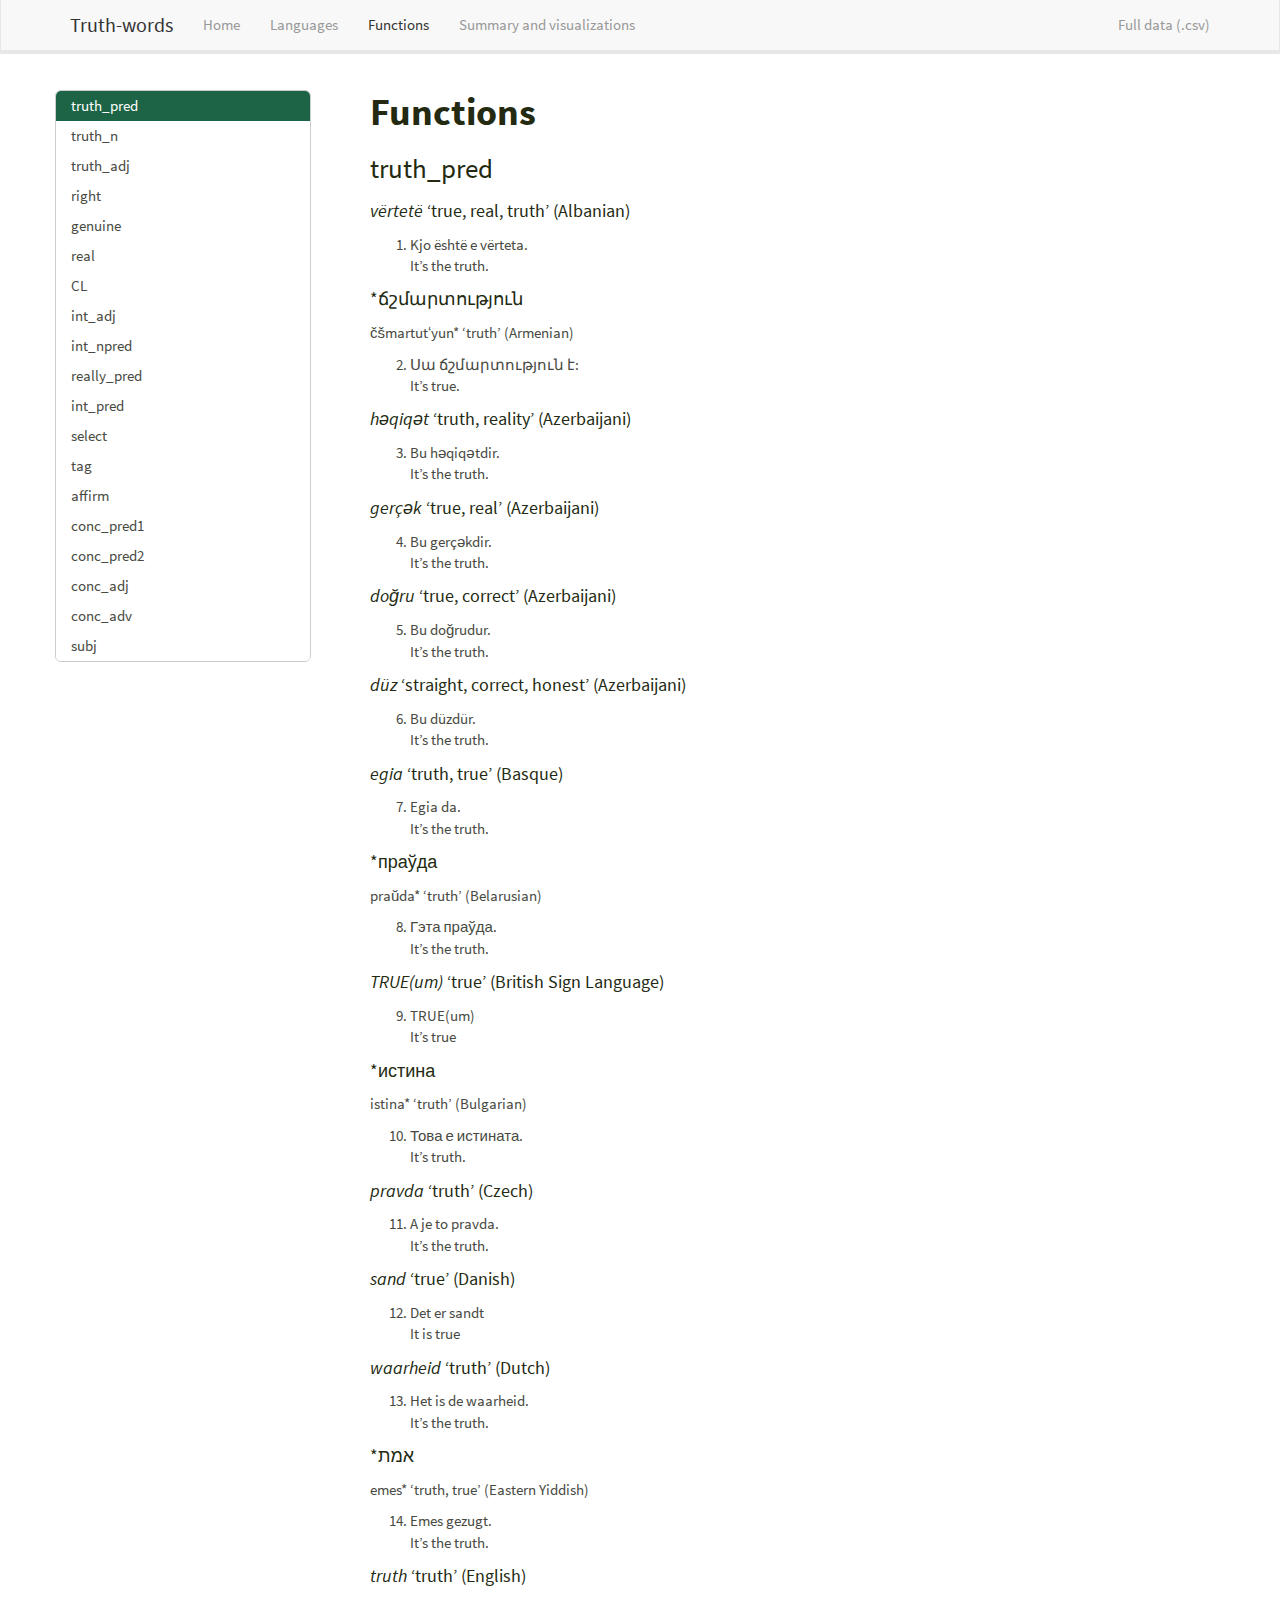
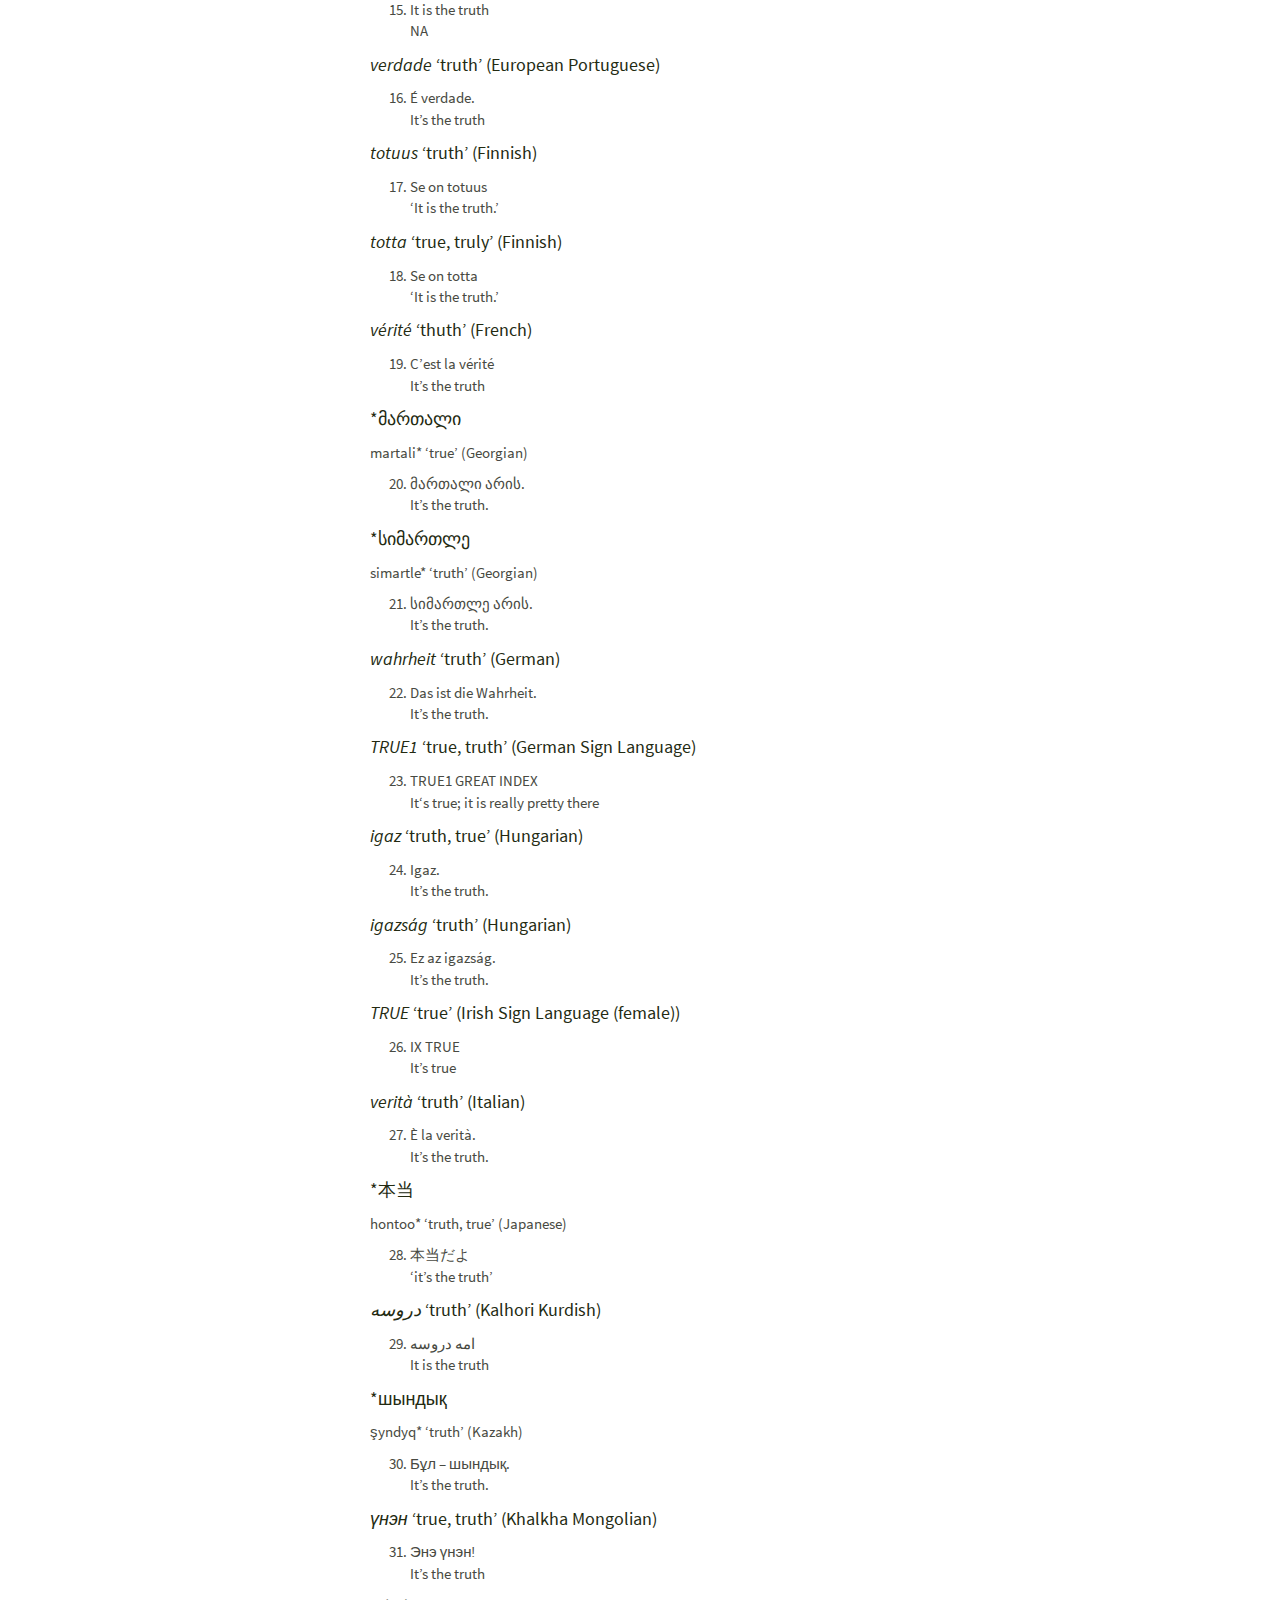
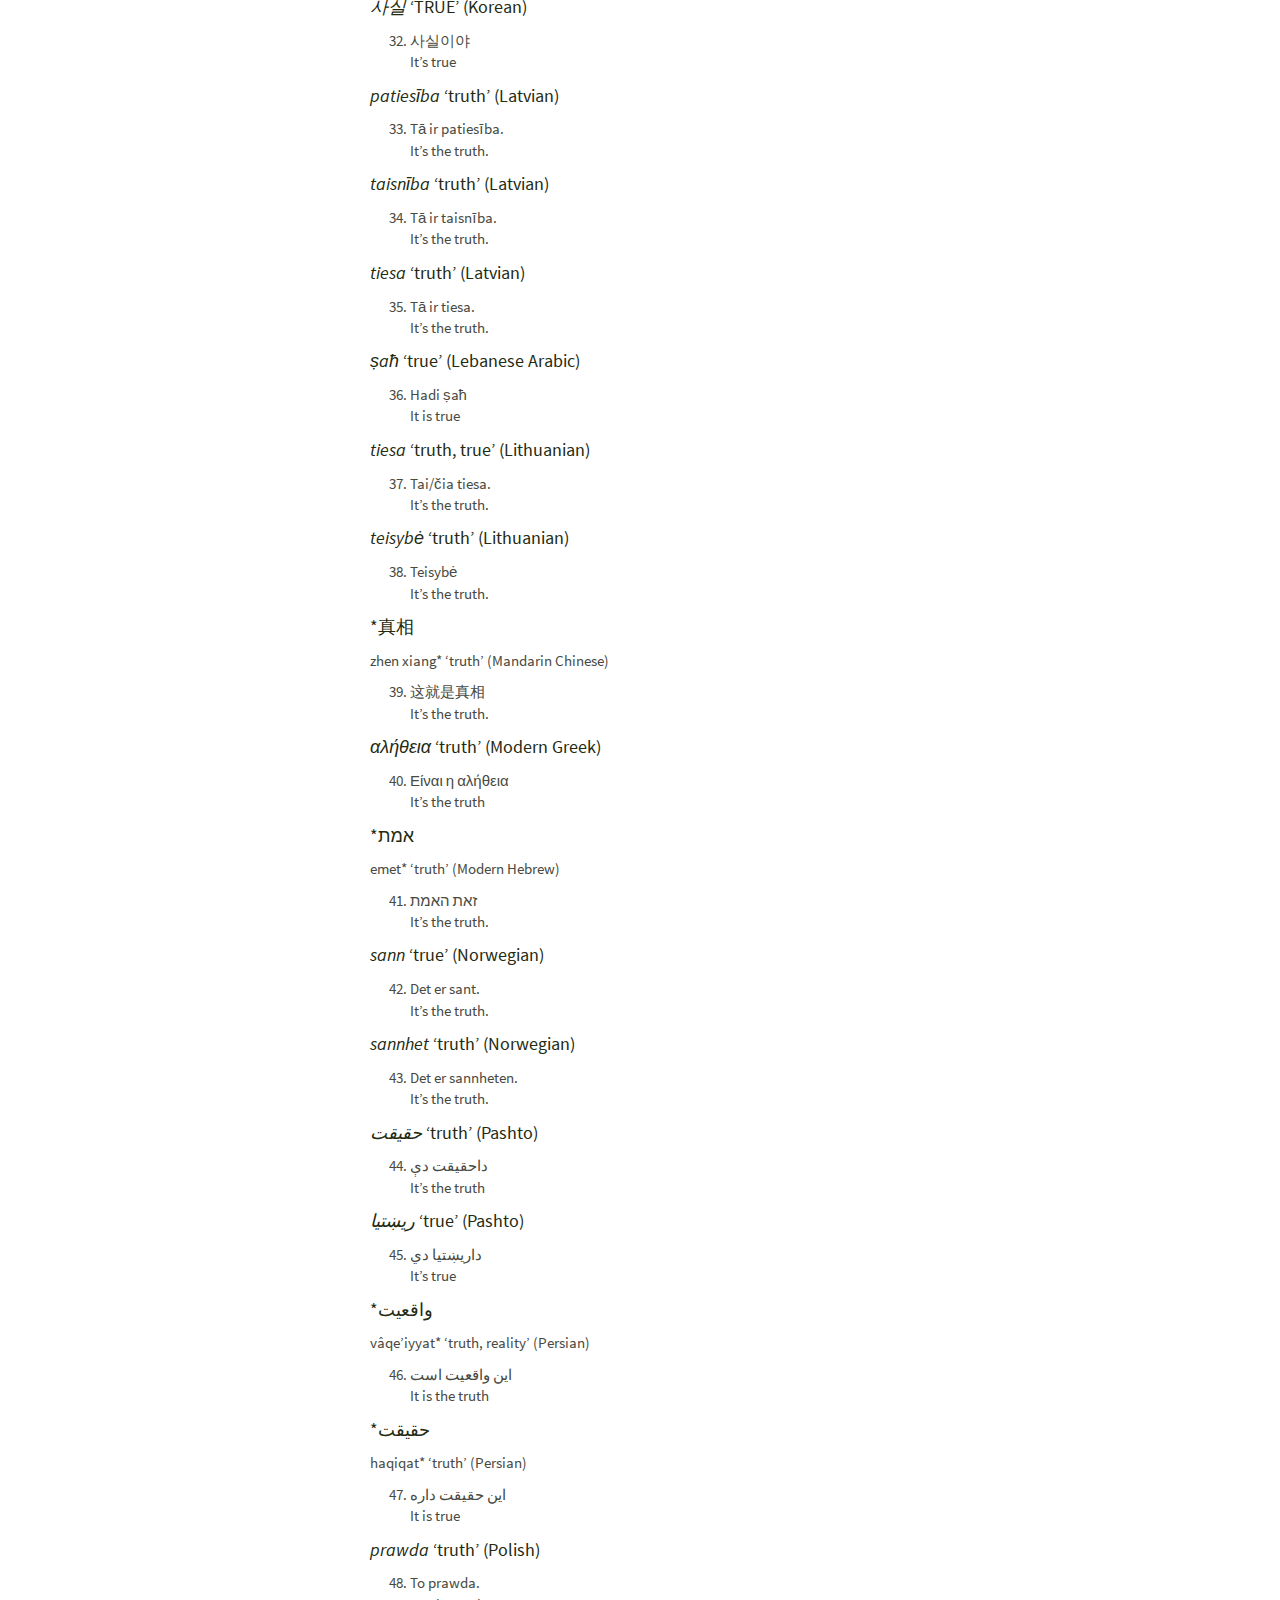
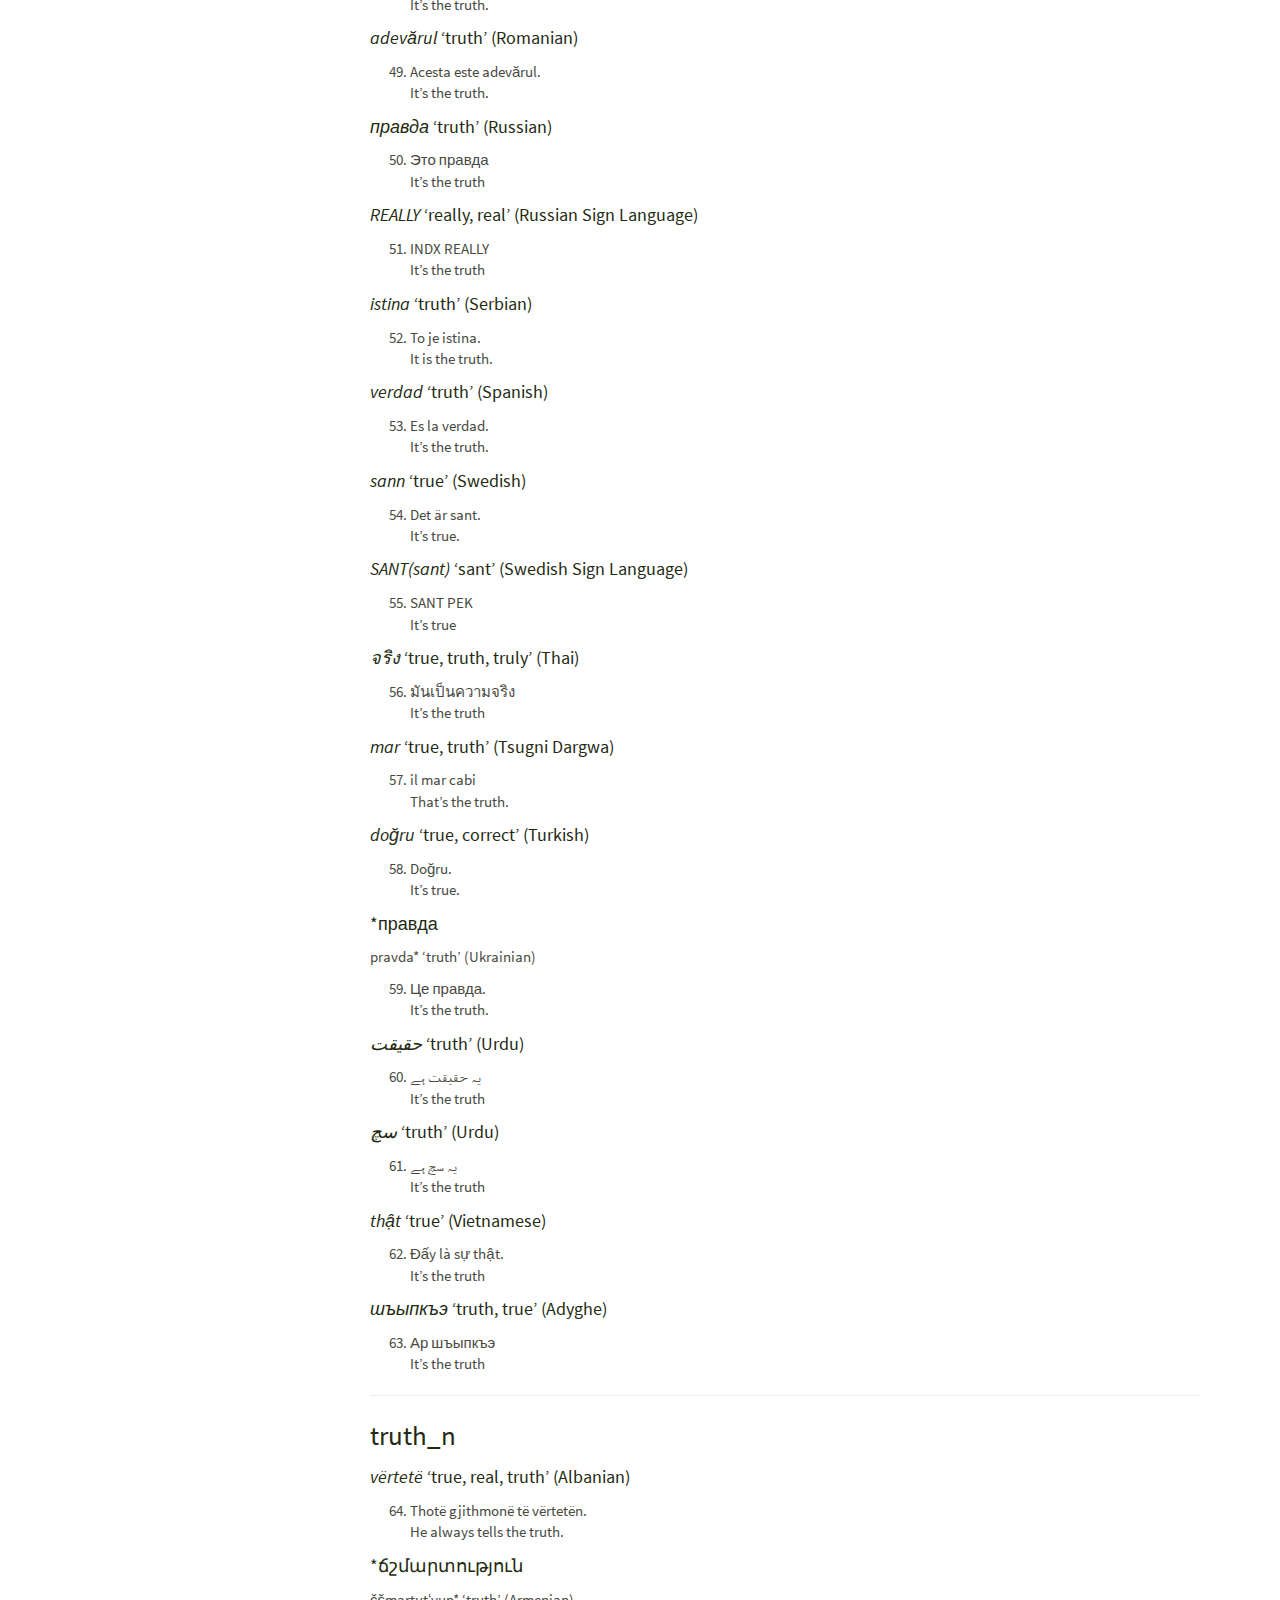
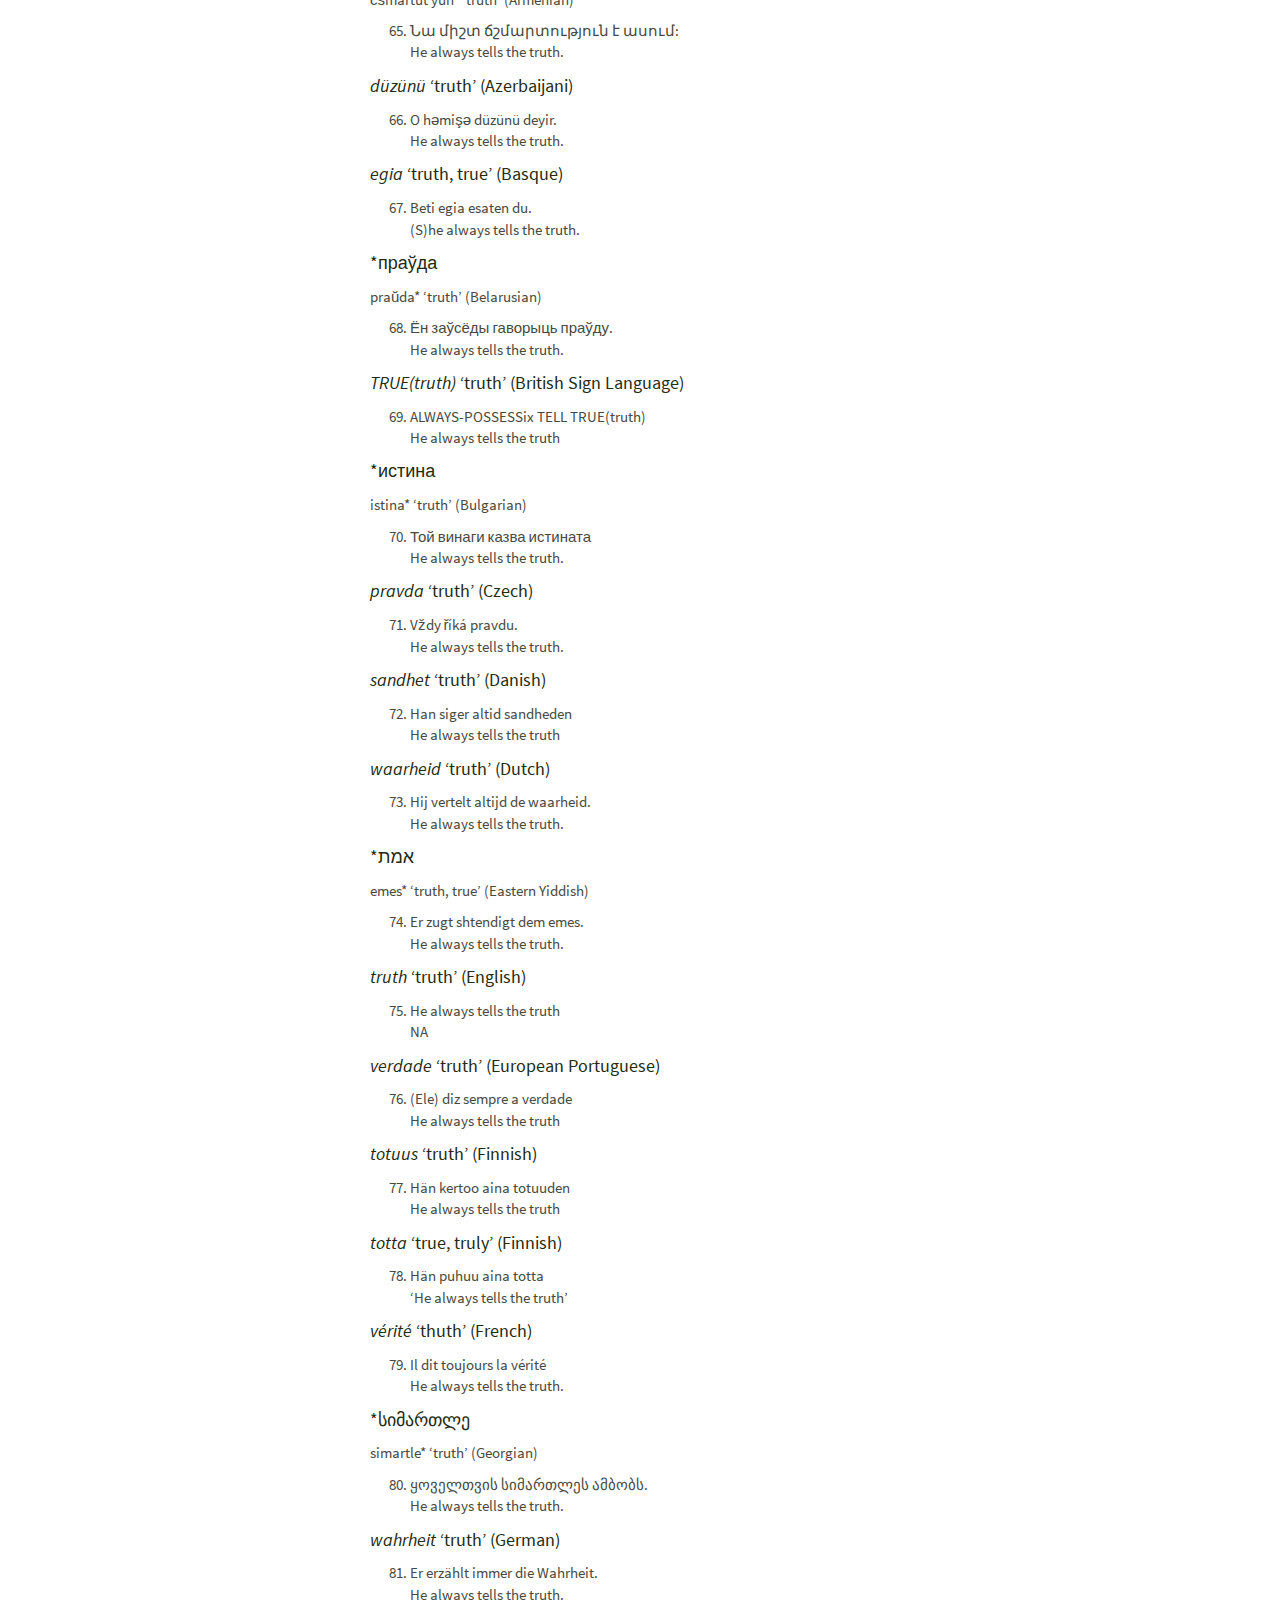
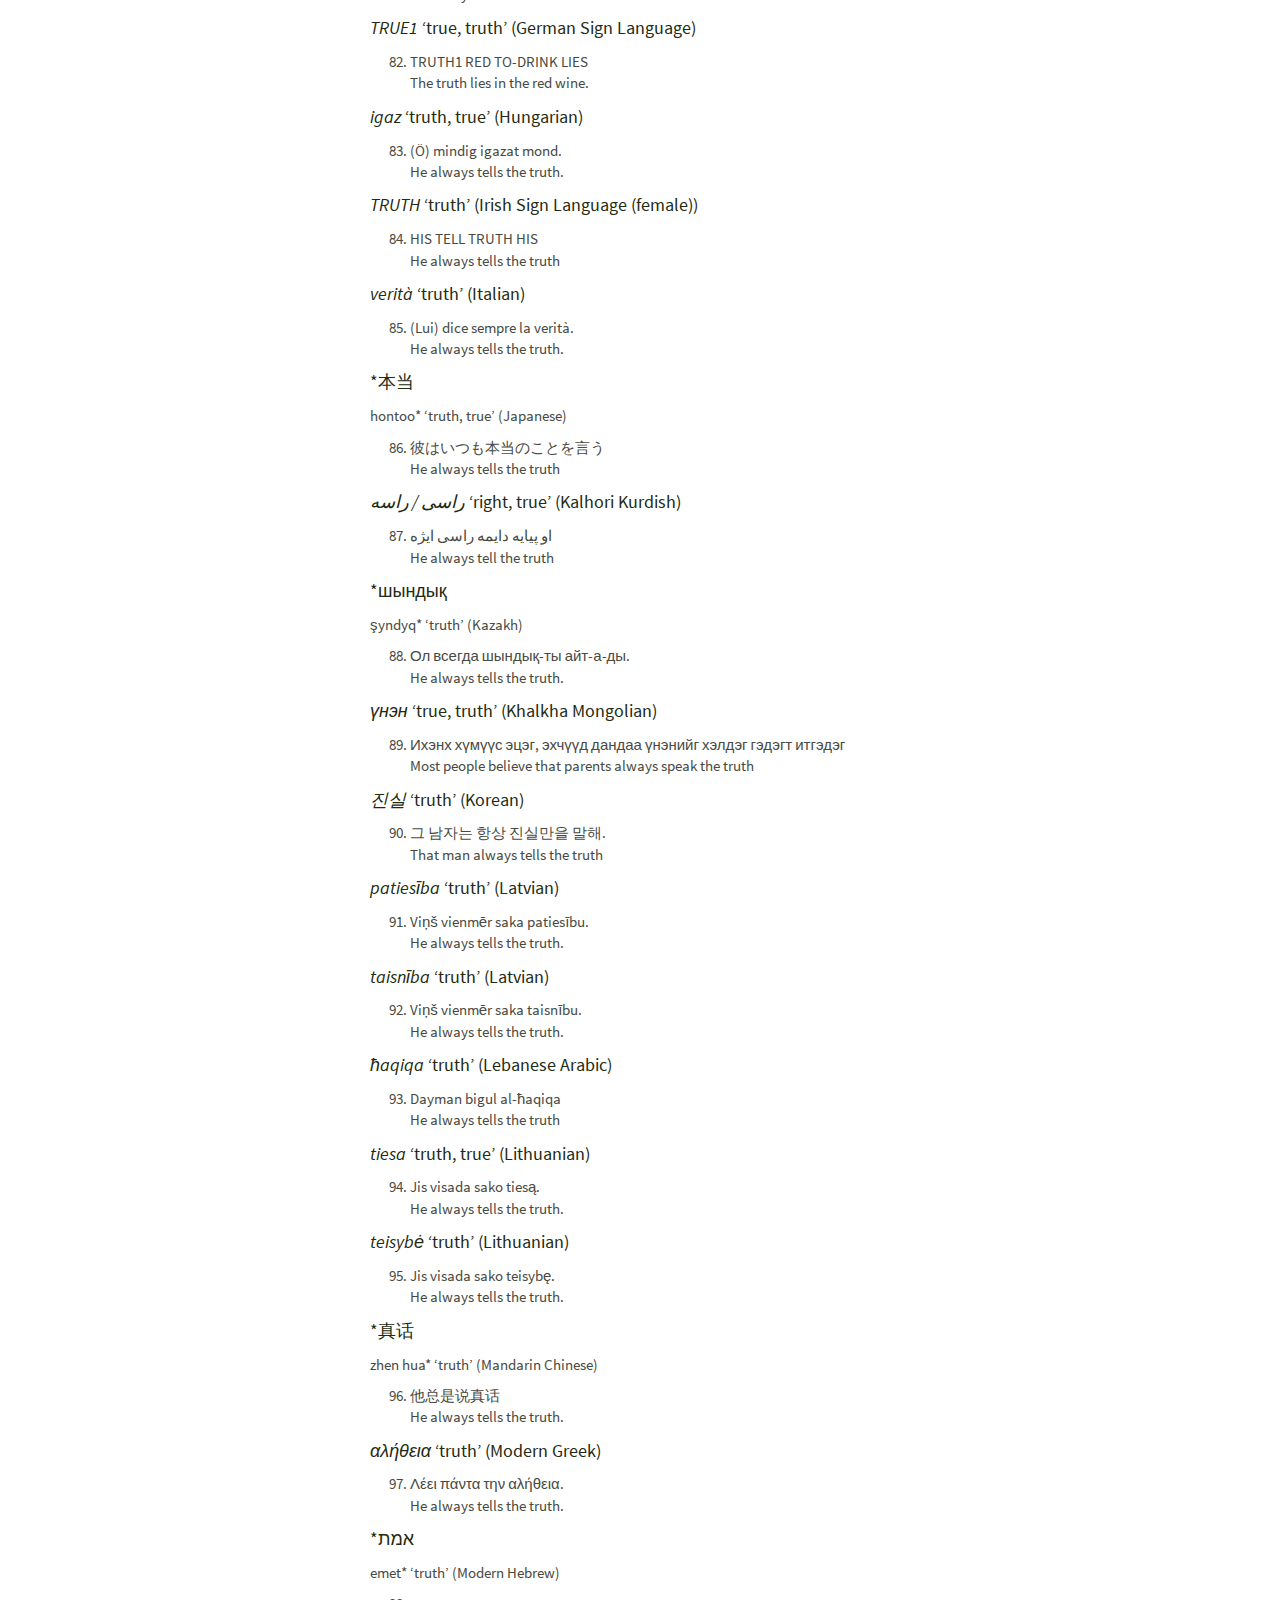
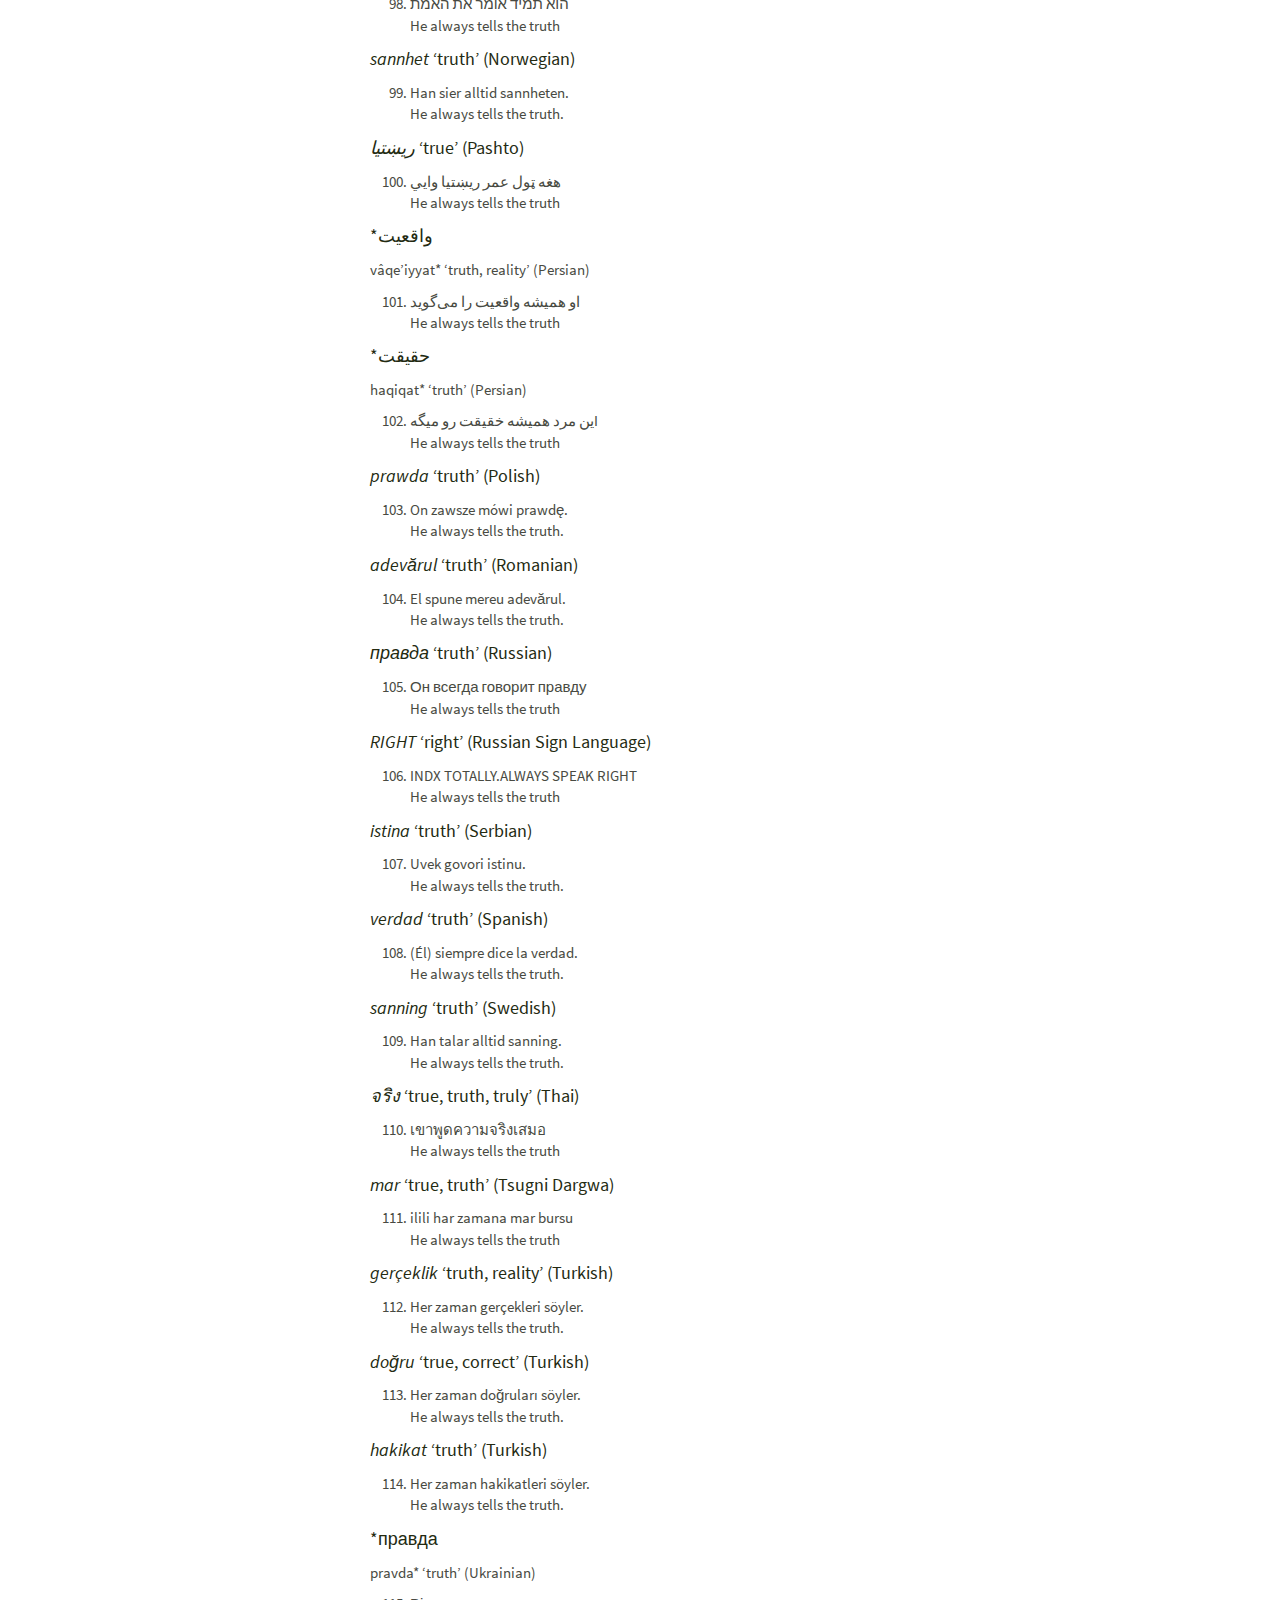
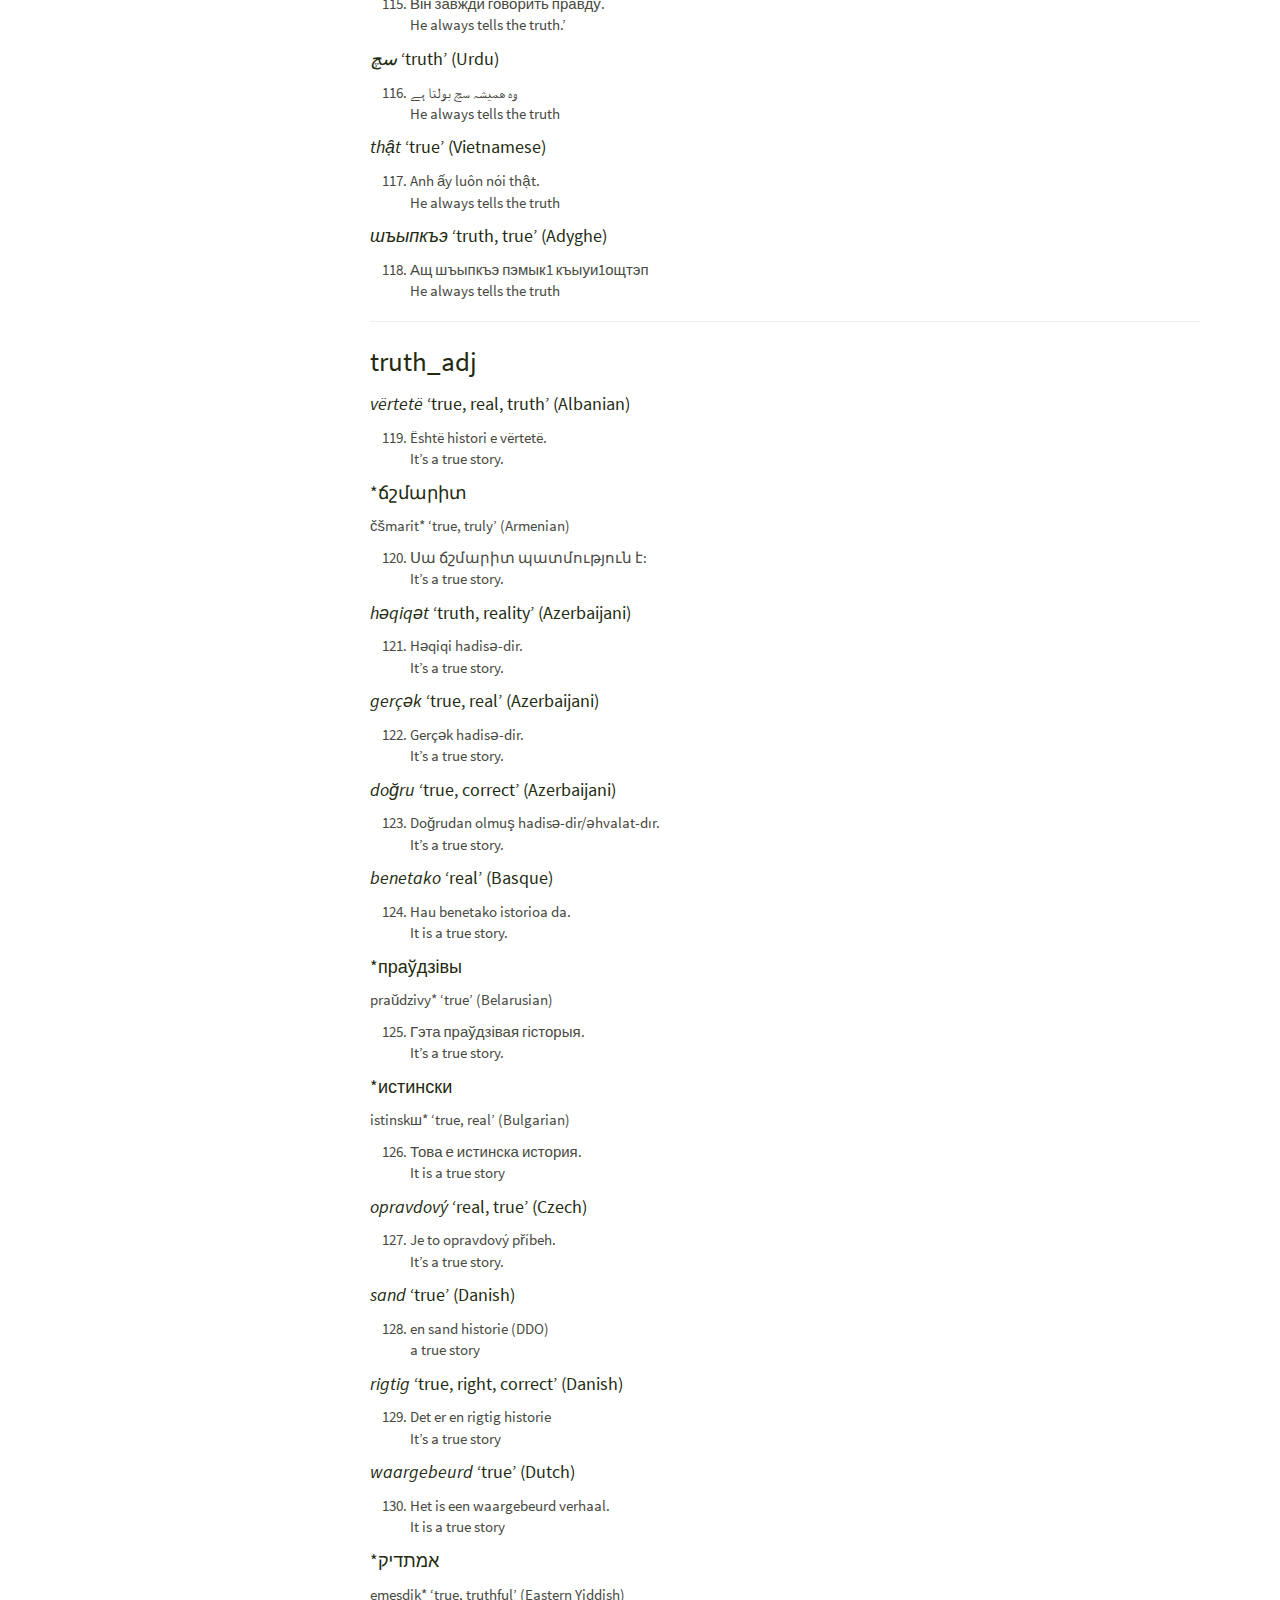
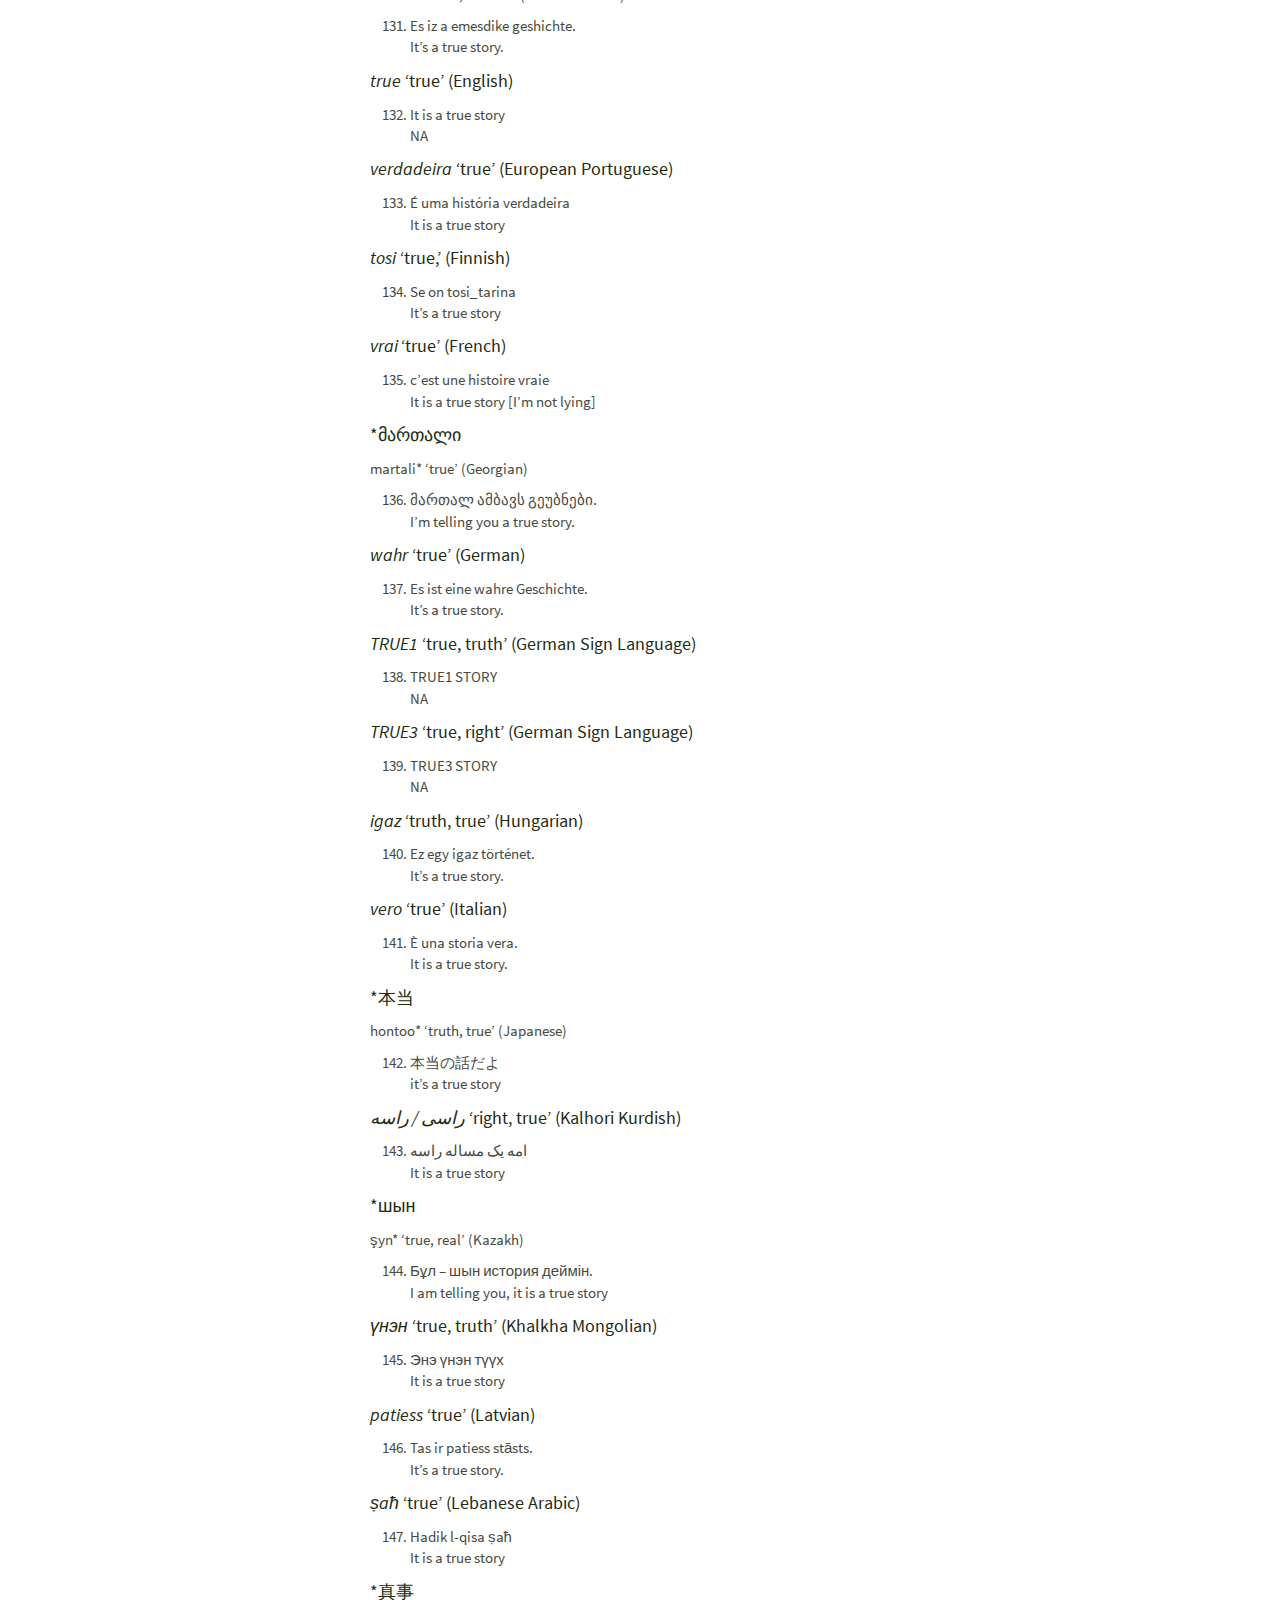
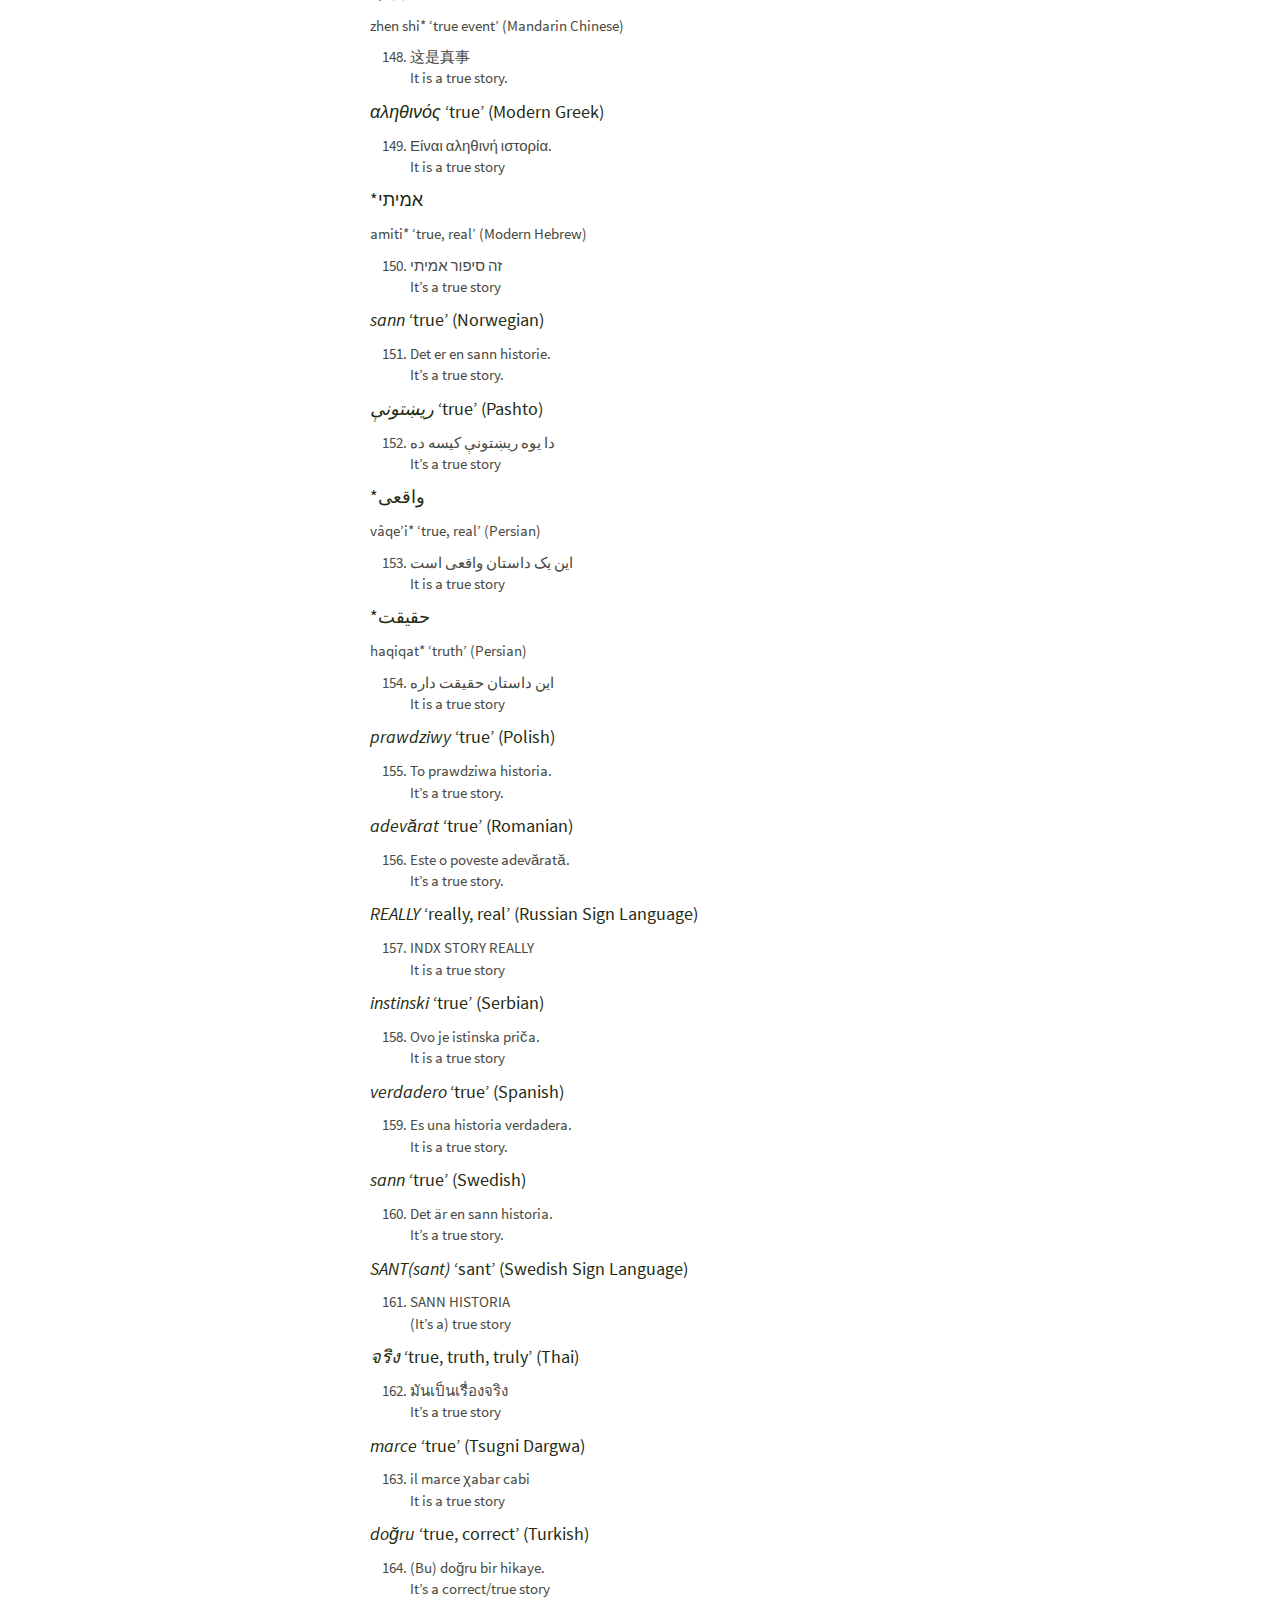
==== commit f9d976b0: "Russian corrected + alphabetical order" ====
--- a/docs/functions.html
+++ b/docs/functions.html
@@ -352,67 +352,148 @@
 
 <div id="truth_pred" class="section level2">
 <h2>truth_pred</h2>
-<div id="waarheid-truth-dutch" class="section level4">
-<h4><em>waarheid</em> ‘truth’ (Dutch)</h4>
+<div id="vërtetë-true-real-truth-albanian" class="section level4">
+<h4><em>vërtetë</em> ‘true, real, truth’ (Albanian)</h4>
 <ol class="example" style="list-style-type: decimal">
-<li>Het is de waarheid.<br />
+<li>Kjo është e vërteta.<br />
 It’s the truth.</li>
+</ol>
+</div>
+<div id="ճշմարտություն" class="section level4">
+<h4>*ճշմարտություն</h4>
+<p>čšmartutʻyun* ‘truth’ (Armenian)</p>
+<ol start="2" class="example" style="list-style-type: decimal">
+<li>Սա ճշմարտություն է:<br />
+It’s true.</li>
+</ol>
+</div>
+<div id="həqiqət-truth-reality-azerbaijani" class="section level4">
+<h4><em>həqiqət</em> ‘truth, reality’ (Azerbaijani)</h4>
+<ol start="3" class="example" style="list-style-type: decimal">
+<li>Bu həqiqətdir.<br />
+It’s the truth.</li>
+</ol>
+</div>
+<div id="gerçək-true-real-azerbaijani" class="section level4">
+<h4><em>gerçək</em> ‘true, real’ (Azerbaijani)</h4>
+<ol start="4" class="example" style="list-style-type: decimal">
+<li>Bu gerçəkdir.<br />
+It’s the truth.</li>
+</ol>
+</div>
+<div id="doğru-true-correct-azerbaijani" class="section level4">
+<h4><em>doğru</em> ‘true, correct’ (Azerbaijani)</h4>
+<ol start="5" class="example" style="list-style-type: decimal">
+<li>Bu doğrudur.<br />
+It’s the truth.</li>
+</ol>
+</div>
+<div id="düz-straight-correct-honest-azerbaijani"
+class="section level4">
+<h4><em>düz</em> ‘straight, correct, honest’ (Azerbaijani)</h4>
+<ol start="6" class="example" style="list-style-type: decimal">
+<li>Bu düzdür.<br />
+It’s the truth.</li>
+</ol>
+</div>
+<div id="egia-truth-true-basque" class="section level4">
+<h4><em>egia</em> ‘truth, true’ (Basque)</h4>
+<ol start="7" class="example" style="list-style-type: decimal">
+<li>Egia da.<br />
+It’s the truth.</li>
+</ol>
+</div>
+<div id="праўда" class="section level4">
+<h4>*праўда</h4>
+<p>praŭda* ‘truth’ (Belarusian)</p>
+<ol start="8" class="example" style="list-style-type: decimal">
+<li>Гэта праўда.<br />
+It’s the truth.</li>
+</ol>
+</div>
+<div id="trueum-true-british-sign-language" class="section level4">
+<h4><em>TRUE(um)</em> ‘true’ (British Sign Language)</h4>
+<ol start="9" class="example" style="list-style-type: decimal">
+<li>TRUE(um)<br />
+It’s true</li>
 </ol>
 </div>
 <div id="истина" class="section level4">
 <h4>*истина</h4>
 <p>istina* ‘truth’ (Bulgarian)</p>
-<ol start="2" class="example" style="list-style-type: decimal">
+<ol start="10" class="example" style="list-style-type: decimal">
 <li>Това е истината.<br />
 It’s truth.</li>
 </ol>
 </div>
-<div id="αλήθεια-truth-modern-greek" class="section level4">
-<h4><em>αλήθεια</em> ‘truth’ (Modern Greek)</h4>
-<ol start="3" class="example" style="list-style-type: decimal">
-<li>Είναι η αλήθεια<br />
+<div id="pravda-truth-czech" class="section level4">
+<h4><em>pravda</em> ‘truth’ (Czech)</h4>
+<ol start="11" class="example" style="list-style-type: decimal">
+<li>A je to pravda.<br />
+It’s the truth.</li>
+</ol>
+</div>
+<div id="sand-true-danish" class="section level4">
+<h4><em>sand</em> ‘true’ (Danish)</h4>
+<ol start="12" class="example" style="list-style-type: decimal">
+<li>Det er sandt<br />
+It is true</li>
+</ol>
+</div>
+<div id="waarheid-truth-dutch" class="section level4">
+<h4><em>waarheid</em> ‘truth’ (Dutch)</h4>
+<ol start="13" class="example" style="list-style-type: decimal">
+<li>Het is de waarheid.<br />
+It’s the truth.</li>
+</ol>
+</div>
+<div id="אמת" class="section level4">
+<h4>*אמת</h4>
+<p>emes* ‘truth, true’ (Eastern Yiddish)</p>
+<ol start="14" class="example" style="list-style-type: decimal">
+<li>Emes gezugt.<br />
+It’s the truth.</li>
+</ol>
+</div>
+<div id="truth-truth-english" class="section level4">
+<h4><em>truth</em> ‘truth’ (English)</h4>
+<ol start="15" class="example" style="list-style-type: decimal">
+<li>It is the truth<br />
+NA</li>
+</ol>
+</div>
+<div id="verdade-truth-european-portuguese" class="section level4">
+<h4><em>verdade</em> ‘truth’ (European Portuguese)</h4>
+<ol start="16" class="example" style="list-style-type: decimal">
+<li>É verdade.<br />
 It’s the truth</li>
 </ol>
 </div>
-<div id="verità-truth-italian" class="section level4">
-<h4><em>verità</em> ‘truth’ (Italian)</h4>
-<ol start="4" class="example" style="list-style-type: decimal">
-<li>È la verità.<br />
-It’s the truth.</li>
-</ol>
-</div>
-<div id="verdad-truth-spanish" class="section level4">
-<h4><em>verdad</em> ‘truth’ (Spanish)</h4>
-<ol start="5" class="example" style="list-style-type: decimal">
-<li>Es la verdad.<br />
-It’s the truth.</li>
-</ol>
-</div>
-<div id="istina-truth-serbian" class="section level4">
-<h4><em>istina</em> ‘truth’ (Serbian)</h4>
-<ol start="6" class="example" style="list-style-type: decimal">
-<li>To je istina.<br />
-It is the truth.</li>
-</ol>
-</div>
-<div id="tiesa-truth-true-lithuanian" class="section level4">
-<h4><em>tiesa</em> ‘truth, true’ (Lithuanian)</h4>
-<ol start="7" class="example" style="list-style-type: decimal">
-<li>Tai/čia tiesa.<br />
-It’s the truth.</li>
-</ol>
-</div>
-<div id="teisybė-truth-lithuanian" class="section level4">
-<h4><em>teisybė</em> ‘truth’ (Lithuanian)</h4>
-<ol start="8" class="example" style="list-style-type: decimal">
-<li>Teisybė<br />
-It’s the truth.</li>
+<div id="totuus-truth-finnish" class="section level4">
+<h4><em>totuus</em> ‘truth’ (Finnish)</h4>
+<ol start="17" class="example" style="list-style-type: decimal">
+<li>Se on totuus<br />
+‘It is the truth.’</li>
+</ol>
+</div>
+<div id="totta-true-truly-finnish" class="section level4">
+<h4><em>totta</em> ‘true, truly’ (Finnish)</h4>
+<ol start="18" class="example" style="list-style-type: decimal">
+<li>Se on totta<br />
+‘It is the truth.’</li>
+</ol>
+</div>
+<div id="vérité-thuth-french" class="section level4">
+<h4><em>vérité</em> ‘thuth’ (French)</h4>
+<ol start="19" class="example" style="list-style-type: decimal">
+<li>C’est la vérité<br />
+It’s the truth</li>
 </ol>
 </div>
 <div id="მართალი" class="section level4">
 <h4>*მართალი</h4>
 <p>martali* ‘true’ (Georgian)</p>
-<ol start="9" class="example" style="list-style-type: decimal">
+<ol start="20" class="example" style="list-style-type: decimal">
 <li>მართალი არის.<br />
 It’s the truth.</li>
 </ol>
@@ -420,1074 +501,995 @@
 <div id="სიმართლე" class="section level4">
 <h4>*სიმართლე</h4>
 <p>simartle* ‘truth’ (Georgian)</p>
-<ol start="10" class="example" style="list-style-type: decimal">
+<ol start="21" class="example" style="list-style-type: decimal">
 <li>სიმართლე არის.<br />
 It’s the truth.</li>
 </ol>
 </div>
-<div id="ճշմարտություն" class="section level4">
-<h4>*ճշմարտություն</h4>
-<p>čšmartutʻyun* ‘truth’ (Armenian)</p>
-<ol start="11" class="example" style="list-style-type: decimal">
-<li>Սա ճշմարտություն է:<br />
-It’s true.</li>
+<div id="wahrheit-truth-german" class="section level4">
+<h4><em>wahrheit</em> ‘truth’ (German)</h4>
+<ol start="22" class="example" style="list-style-type: decimal">
+<li>Das ist die Wahrheit.<br />
+It’s the truth.</li>
+</ol>
+</div>
+<div id="true1-true-truth-german-sign-language" class="section level4">
+<h4><em>TRUE1</em> ‘true, truth’ (German Sign Language)</h4>
+<ol start="23" class="example" style="list-style-type: decimal">
+<li>TRUE1 GREAT INDEX<br />
+It‘s true; it is really pretty there</li>
+</ol>
+</div>
+<div id="igaz-truth-true-hungarian" class="section level4">
+<h4><em>igaz</em> ‘truth, true’ (Hungarian)</h4>
+<ol start="24" class="example" style="list-style-type: decimal">
+<li>Igaz.<br />
+It’s the truth.</li>
+</ol>
+</div>
+<div id="igazság-truth-hungarian" class="section level4">
+<h4><em>igazság</em> ‘truth’ (Hungarian)</h4>
+<ol start="25" class="example" style="list-style-type: decimal">
+<li>Ez az igazság.<br />
+It’s the truth.</li>
+</ol>
+</div>
+<div id="true-true-irish-sign-language-female" class="section level4">
+<h4><em>TRUE</em> ‘true’ (Irish Sign Language (female))</h4>
+<ol start="26" class="example" style="list-style-type: decimal">
+<li>IX TRUE<br />
+It’s true</li>
+</ol>
+</div>
+<div id="verità-truth-italian" class="section level4">
+<h4><em>verità</em> ‘truth’ (Italian)</h4>
+<ol start="27" class="example" style="list-style-type: decimal">
+<li>È la verità.<br />
+It’s the truth.</li>
+</ol>
+</div>
+<div id="本当" class="section level4">
+<h4>*本当</h4>
+<p>hontoo* ‘truth, true’ (Japanese)</p>
+<ol start="28" class="example" style="list-style-type: decimal">
+<li>本当だよ<br />
+‘it’s the truth’</li>
+</ol>
+</div>
+<div id="دروسه-truth-kalhori-kurdish" class="section level4">
+<h4><em>دروسه</em> ‘truth’ (Kalhori Kurdish)</h4>
+<ol start="29" class="example" style="list-style-type: decimal">
+<li>امه دروسه<br />
+It is the truth</li>
+</ol>
+</div>
+<div id="шындық" class="section level4">
+<h4>*шындық</h4>
+<p>şyndyq* ‘truth’ (Kazakh)</p>
+<ol start="30" class="example" style="list-style-type: decimal">
+<li>Бұл – шындық.<br />
+It’s the truth.</li>
+</ol>
+</div>
+<div id="үнэн-true-truth-khalkha-mongolian" class="section level4">
+<h4><em>үнэн</em> ‘true, truth’ (Khalkha Mongolian)</h4>
+<ol start="31" class="example" style="list-style-type: decimal">
+<li>Энэ үнэн!<br />
+It’s the truth</li>
+</ol>
+</div>
+<div id="사실-true-korean" class="section level4">
+<h4><em>사실</em> ‘TRUE’ (Korean)</h4>
+<ol start="32" class="example" style="list-style-type: decimal">
+<li>사실이야<br />
+It’s true</li>
+</ol>
+</div>
+<div id="patiesība-truth-latvian" class="section level4">
+<h4><em>patiesība</em> ‘truth’ (Latvian)</h4>
+<ol start="33" class="example" style="list-style-type: decimal">
+<li>Tā ir patiesība.<br />
+It’s the truth.</li>
+</ol>
+</div>
+<div id="taisnība-truth-latvian" class="section level4">
+<h4><em>taisnība</em> ‘truth’ (Latvian)</h4>
+<ol start="34" class="example" style="list-style-type: decimal">
+<li>Tā ir taisnība.<br />
+It’s the truth.</li>
+</ol>
+</div>
+<div id="tiesa-truth-latvian" class="section level4">
+<h4><em>tiesa</em> ‘truth’ (Latvian)</h4>
+<ol start="35" class="example" style="list-style-type: decimal">
+<li>Tā ir tiesa.<br />
+It’s the truth.</li>
+</ol>
+</div>
+<div id="ṣaħ-true-lebanese-arabic" class="section level4">
+<h4><em>ṣaħ</em> ‘true’ (Lebanese Arabic)</h4>
+<ol start="36" class="example" style="list-style-type: decimal">
+<li>Hadi ṣaħ<br />
+It is true</li>
+</ol>
+</div>
+<div id="tiesa-truth-true-lithuanian" class="section level4">
+<h4><em>tiesa</em> ‘truth, true’ (Lithuanian)</h4>
+<ol start="37" class="example" style="list-style-type: decimal">
+<li>Tai/čia tiesa.<br />
+It’s the truth.</li>
+</ol>
+</div>
+<div id="teisybė-truth-lithuanian" class="section level4">
+<h4><em>teisybė</em> ‘truth’ (Lithuanian)</h4>
+<ol start="38" class="example" style="list-style-type: decimal">
+<li>Teisybė<br />
+It’s the truth.</li>
+</ol>
+</div>
+<div id="真相" class="section level4">
+<h4>*真相</h4>
+<p>zhen xiang* ‘truth’ (Mandarin Chinese)</p>
+<ol start="39" class="example" style="list-style-type: decimal">
+<li>这就是真相<br />
+It’s the truth.</li>
+</ol>
+</div>
+<div id="αλήθεια-truth-modern-greek" class="section level4">
+<h4><em>αλήθεια</em> ‘truth’ (Modern Greek)</h4>
+<ol start="40" class="example" style="list-style-type: decimal">
+<li>Είναι η αλήθεια<br />
+It’s the truth</li>
+</ol>
+</div>
+<div id="אמת-1" class="section level4">
+<h4>*אמת</h4>
+<p>emet* ‘truth’ (Modern Hebrew)</p>
+<ol start="41" class="example" style="list-style-type: decimal">
+<li>זאת האמת<br />
+It’s the truth.</li>
 </ol>
 </div>
 <div id="sann-true-norwegian" class="section level4">
 <h4><em>sann</em> ‘true’ (Norwegian)</h4>
-<ol start="12" class="example" style="list-style-type: decimal">
+<ol start="42" class="example" style="list-style-type: decimal">
 <li>Det er sant.<br />
 It’s the truth.</li>
 </ol>
 </div>
 <div id="sannhet-truth-norwegian" class="section level4">
 <h4><em>sannhet</em> ‘truth’ (Norwegian)</h4>
-<ol start="13" class="example" style="list-style-type: decimal">
+<ol start="43" class="example" style="list-style-type: decimal">
 <li>Det er sannheten.<br />
 It’s the truth.</li>
 </ol>
 </div>
+<div id="حقیقت-truth-pashto" class="section level4">
+<h4><em>حقیقت</em> ‘truth’ (Pashto)</h4>
+<ol start="44" class="example" style="list-style-type: decimal">
+<li>داحقیقت دې<br />
+It’s the truth</li>
+</ol>
+</div>
+<div id="ریښتیا-true-pashto" class="section level4">
+<h4><em>ریښتیا</em> ‘true’ (Pashto)</h4>
+<ol start="45" class="example" style="list-style-type: decimal">
+<li>داریښتیا دي<br />
+It’s true</li>
+</ol>
+</div>
+<div id="واقعیت" class="section level4">
+<h4>*واقعیت</h4>
+<p>vâqe’iyyat* ‘truth, reality’ (Persian)</p>
+<ol start="46" class="example" style="list-style-type: decimal">
+<li>این واقعیت است<br />
+It is the truth</li>
+</ol>
+</div>
+<div id="حقيقت" class="section level4">
+<h4>*حقيقت</h4>
+<p>haqiqat* ‘truth’ (Persian)</p>
+<ol start="47" class="example" style="list-style-type: decimal">
+<li>اين حقيقت داره<br />
+It is true</li>
+</ol>
+</div>
+<div id="prawda-truth-polish" class="section level4">
+<h4><em>prawda</em> ‘truth’ (Polish)</h4>
+<ol start="48" class="example" style="list-style-type: decimal">
+<li>To prawda.<br />
+It’s the truth.</li>
+</ol>
+</div>
+<div id="adevărul-truth-romanian" class="section level4">
+<h4><em>adevărul</em> ‘truth’ (Romanian)</h4>
+<ol start="49" class="example" style="list-style-type: decimal">
+<li>Acesta este adevărul.<br />
+It’s the truth.</li>
+</ol>
+</div>
+<div id="правда-truth-russian" class="section level4">
+<h4><em>правда</em> ‘truth’ (Russian)</h4>
+<ol start="50" class="example" style="list-style-type: decimal">
+<li>Это правда<br />
+It’s the truth</li>
+</ol>
+</div>
+<div id="really-really-real-russian-sign-language"
+class="section level4">
+<h4><em>REALLY</em> ‘really, real’ (Russian Sign Language)</h4>
+<ol start="51" class="example" style="list-style-type: decimal">
+<li>INDX REALLY<br />
+It’s the truth</li>
+</ol>
+</div>
+<div id="istina-truth-serbian" class="section level4">
+<h4><em>istina</em> ‘truth’ (Serbian)</h4>
+<ol start="52" class="example" style="list-style-type: decimal">
+<li>To je istina.<br />
+It is the truth.</li>
+</ol>
+</div>
+<div id="verdad-truth-spanish" class="section level4">
+<h4><em>verdad</em> ‘truth’ (Spanish)</h4>
+<ol start="53" class="example" style="list-style-type: decimal">
+<li>Es la verdad.<br />
+It’s the truth.</li>
+</ol>
+</div>
 <div id="sann-true-swedish" class="section level4">
 <h4><em>sann</em> ‘true’ (Swedish)</h4>
-<ol start="14" class="example" style="list-style-type: decimal">
+<ol start="54" class="example" style="list-style-type: decimal">
 <li>Det är sant.<br />
 It’s true.</li>
 </ol>
 </div>
-<div id="wahrheit-truth-german" class="section level4">
-<h4><em>wahrheit</em> ‘truth’ (German)</h4>
-<ol start="15" class="example" style="list-style-type: decimal">
-<li>Das ist die Wahrheit.<br />
-It’s the truth.</li>
+<div id="santsant-sant-swedish-sign-language" class="section level4">
+<h4><em>SANT(sant)</em> ‘sant’ (Swedish Sign Language)</h4>
+<ol start="55" class="example" style="list-style-type: decimal">
+<li>SANT PEK<br />
+It’s true</li>
+</ol>
+</div>
+<div id="จรง-true-truth-truly-thai" class="section level4">
+<h4><em>จริง</em> ‘true, truth, truly’ (Thai)</h4>
+<ol start="56" class="example" style="list-style-type: decimal">
+<li>มันเป็นความจริง<br />
+It’s the truth</li>
+</ol>
+</div>
+<div id="mar-true-truth-tsugni-dargwa" class="section level4">
+<h4><em>mar</em> ‘true, truth’ (Tsugni Dargwa)</h4>
+<ol start="57" class="example" style="list-style-type: decimal">
+<li>il mar cabi<br />
+That’s the truth.</li>
 </ol>
 </div>
 <div id="doğru-true-correct-turkish" class="section level4">
 <h4><em>doğru</em> ‘true, correct’ (Turkish)</h4>
-<ol start="16" class="example" style="list-style-type: decimal">
+<ol start="58" class="example" style="list-style-type: decimal">
 <li>Doğru.<br />
 It’s true.</li>
-</ol>
-</div>
-<div id="igaz-truth-true-hungarian" class="section level4">
-<h4><em>igaz</em> ‘truth, true’ (Hungarian)</h4>
-<ol start="17" class="example" style="list-style-type: decimal">
-<li>Igaz.<br />
-It’s the truth.</li>
-</ol>
-</div>
-<div id="igazság-truth-hungarian" class="section level4">
-<h4><em>igazság</em> ‘truth’ (Hungarian)</h4>
-<ol start="18" class="example" style="list-style-type: decimal">
-<li>Ez az igazság.<br />
-It’s the truth.</li>
-</ol>
-</div>
-<div id="prawda-truth-polish" class="section level4">
-<h4><em>prawda</em> ‘truth’ (Polish)</h4>
-<ol start="19" class="example" style="list-style-type: decimal">
-<li>To prawda.<br />
-It’s the truth.</li>
-</ol>
-</div>
-<div id="праўда" class="section level4">
-<h4>*праўда</h4>
-<p>praŭda* ‘truth’ (Belarusian)</p>
-<ol start="20" class="example" style="list-style-type: decimal">
-<li>Гэта праўда.<br />
-It’s the truth.</li>
-</ol>
-</div>
-<div id="həqiqət-truth-reality-azerbaijani" class="section level4">
-<h4><em>həqiqət</em> ‘truth, reality’ (Azerbaijani)</h4>
-<ol start="21" class="example" style="list-style-type: decimal">
-<li>Bu həqiqətdir.<br />
-It’s the truth.</li>
-</ol>
-</div>
-<div id="gerçək-true-real-azerbaijani" class="section level4">
-<h4><em>gerçək</em> ‘true, real’ (Azerbaijani)</h4>
-<ol start="22" class="example" style="list-style-type: decimal">
-<li>Bu gerçəkdir.<br />
-It’s the truth.</li>
-</ol>
-</div>
-<div id="doğru-true-correct-azerbaijani" class="section level4">
-<h4><em>doğru</em> ‘true, correct’ (Azerbaijani)</h4>
-<ol start="23" class="example" style="list-style-type: decimal">
-<li>Bu doğrudur.<br />
-It’s the truth.</li>
-</ol>
-</div>
-<div id="düz-straight-correct-honest-azerbaijani"
-class="section level4">
-<h4><em>düz</em> ‘straight, correct, honest’ (Azerbaijani)</h4>
-<ol start="24" class="example" style="list-style-type: decimal">
-<li>Bu düzdür.<br />
-It’s the truth.</li>
-</ol>
-</div>
-<div id="vërtetë-true-real-truth-albanian" class="section level4">
-<h4><em>vërtetë</em> ‘true, real, truth’ (Albanian)</h4>
-<ol start="25" class="example" style="list-style-type: decimal">
-<li>Kjo është e vërteta.<br />
-It’s the truth.</li>
-</ol>
-</div>
-<div id="adevărul-truth-romanian" class="section level4">
-<h4><em>adevărul</em> ‘truth’ (Romanian)</h4>
-<ol start="26" class="example" style="list-style-type: decimal">
-<li>Acesta este adevărul.<br />
-It’s the truth.</li>
-</ol>
-</div>
-<div id="pravda-truth-czech" class="section level4">
-<h4><em>pravda</em> ‘truth’ (Czech)</h4>
-<ol start="27" class="example" style="list-style-type: decimal">
-<li>A je to pravda.<br />
-It’s the truth.</li>
-</ol>
-</div>
-<div id="אמת" class="section level4">
-<h4>*אמת</h4>
-<p>emet* ‘truth’ (Modern Hebrew)</p>
-<ol start="28" class="example" style="list-style-type: decimal">
-<li>זאת האמת<br />
-It’s the truth.</li>
-</ol>
-</div>
-<div id="patiesība-truth-latvian" class="section level4">
-<h4><em>patiesība</em> ‘truth’ (Latvian)</h4>
-<ol start="29" class="example" style="list-style-type: decimal">
-<li>Tā ir patiesība.<br />
-It’s the truth.</li>
-</ol>
-</div>
-<div id="taisnība-truth-latvian" class="section level4">
-<h4><em>taisnība</em> ‘truth’ (Latvian)</h4>
-<ol start="30" class="example" style="list-style-type: decimal">
-<li>Tā ir taisnība.<br />
-It’s the truth.</li>
-</ol>
-</div>
-<div id="tiesa-truth-latvian" class="section level4">
-<h4><em>tiesa</em> ‘truth’ (Latvian)</h4>
-<ol start="31" class="example" style="list-style-type: decimal">
-<li>Tā ir tiesa.<br />
-It’s the truth.</li>
 </ol>
 </div>
 <div id="правда" class="section level4">
 <h4>*правда</h4>
 <p>pravda* ‘truth’ (Ukrainian)</p>
-<ol start="32" class="example" style="list-style-type: decimal">
+<ol start="59" class="example" style="list-style-type: decimal">
 <li>Це правда.<br />
 It’s the truth.</li>
 </ol>
 </div>
-<div id="本当" class="section level4">
-<h4>*本当</h4>
-<p>hontoo* ‘truth, true’ (Japanese)</p>
-<ol start="33" class="example" style="list-style-type: decimal">
-<li>本当だよ<br />
-‘it’s the truth’</li>
-</ol>
-</div>
-<div id="trueum-true-british-sign-language" class="section level4">
-<h4><em>TRUE(um)</em> ‘true’ (British Sign Language)</h4>
-<ol start="34" class="example" style="list-style-type: decimal">
-<li>TRUE(um)<br />
-It’s true</li>
-</ol>
-</div>
-<div id="true-true-irish-sign-language-female" class="section level4">
-<h4><em>TRUE</em> ‘true’ (Irish Sign Language (female))</h4>
-<ol start="35" class="example" style="list-style-type: decimal">
-<li>IX TRUE<br />
-It’s true</li>
-</ol>
-</div>
-<div id="santsant-sant-swedish-sign-language" class="section level4">
-<h4><em>SANT(sant)</em> ‘sant’ (Swedish Sign Language)</h4>
-<ol start="36" class="example" style="list-style-type: decimal">
-<li>SANT PEK<br />
-It’s true</li>
-</ol>
-</div>
-<div id="totuus-truth-finnish" class="section level4">
-<h4><em>totuus</em> ‘truth’ (Finnish)</h4>
-<ol start="37" class="example" style="list-style-type: decimal">
-<li>Se on totuus<br />
-‘It is the truth.’</li>
-</ol>
-</div>
-<div id="totta-true-truly-finnish" class="section level4">
-<h4><em>totta</em> ‘true, truly’ (Finnish)</h4>
-<ol start="38" class="example" style="list-style-type: decimal">
-<li>Se on totta<br />
-‘It is the truth.’</li>
-</ol>
-</div>
-<div id="sand-true-danish" class="section level4">
-<h4><em>sand</em> ‘true’ (Danish)</h4>
-<ol start="39" class="example" style="list-style-type: decimal">
-<li>Det er sandt<br />
-It is true</li>
-</ol>
-</div>
-<div id="egia-truth-true-basque" class="section level4">
-<h4><em>egia</em> ‘truth, true’ (Basque)</h4>
-<ol start="40" class="example" style="list-style-type: decimal">
-<li>Egia da.<br />
-It’s the truth.</li>
-</ol>
-</div>
-<div id="vérité-thuth-french" class="section level4">
-<h4><em>vérité</em> ‘thuth’ (French)</h4>
-<ol start="41" class="example" style="list-style-type: decimal">
-<li>C’est la vérité<br />
+<div id="حقیقت-truth-urdu" class="section level4">
+<h4><em>حقیقت</em> ‘truth’ (Urdu)</h4>
+<ol start="60" class="example" style="list-style-type: decimal">
+<li>یہ حقیقت ہے<br />
 It’s the truth</li>
 </ol>
 </div>
-<div id="真相" class="section level4">
-<h4>*真相</h4>
-<p>zhen xiang* ‘truth’ (Mandarin Chinese)</p>
-<ol start="42" class="example" style="list-style-type: decimal">
-<li>这就是真相<br />
-It’s the truth.</li>
-</ol>
-</div>
-<div id="шъыпкъэ-truth-true-west-circassian" class="section level4">
-<h4><em>шъыпкъэ</em> ‘truth, true’ (West Circassian)</h4>
-<ol start="43" class="example" style="list-style-type: decimal">
+<div id="سچ-truth-urdu" class="section level4">
+<h4><em>سچ</em> ‘truth’ (Urdu)</h4>
+<ol start="61" class="example" style="list-style-type: decimal">
+<li>یہ سچ ہے<br />
+It’s the truth</li>
+</ol>
+</div>
+<div id="thật-true-vietnamese" class="section level4">
+<h4><em>thật</em> ‘true’ (Vietnamese)</h4>
+<ol start="62" class="example" style="list-style-type: decimal">
+<li>Đấy là sự thật.<br />
+It’s the truth</li>
+</ol>
+</div>
+<div id="шъыпкъэ-truth-true-adyghe" class="section level4">
+<h4><em>шъыпкъэ</em> ‘truth, true’ (Adyghe)</h4>
+<ol start="63" class="example" style="list-style-type: decimal">
 <li>Ар шъыпкъэ<br />
 It’s the truth</li>
 </ol>
-</div>
-<div id="אמת-1" class="section level4">
-<h4>*אמת</h4>
-<p>emes* ‘truth, true’ (Eastern Yiddish)</p>
-<ol start="44" class="example" style="list-style-type: decimal">
-<li>Emes gezugt.<br />
-It’s the truth.</li>
-</ol>
-</div>
-<div id="verdade-truth-european-portuguese" class="section level4">
-<h4><em>verdade</em> ‘truth’ (European Portuguese)</h4>
-<ol start="45" class="example" style="list-style-type: decimal">
-<li>É verdade.<br />
-It’s the truth</li>
-</ol>
-</div>
-<div id="사실-true-korean" class="section level4">
-<h4><em>사실</em> ‘TRUE’ (Korean)</h4>
-<ol start="46" class="example" style="list-style-type: decimal">
-<li>사실이야<br />
-It’s true</li>
-</ol>
-</div>
-<div id="จรง-true-truth-truly-thai" class="section level4">
-<h4><em>จริง</em> ‘true, truth, truly’ (Thai)</h4>
-<ol start="47" class="example" style="list-style-type: decimal">
-<li>มันเป็นความจริง<br />
-It’s the truth</li>
-</ol>
-</div>
-<div id="thật-true-vietnamese" class="section level4">
-<h4><em>thật</em> ‘true’ (Vietnamese)</h4>
-<ol start="48" class="example" style="list-style-type: decimal">
-<li>Đấy là sự thật.<br />
-It’s the truth</li>
-</ol>
-</div>
-<div id="шындық" class="section level4">
-<h4>*шындық</h4>
-<p>şyndyq* ‘truth’ (Kazakh)</p>
-<ol start="49" class="example" style="list-style-type: decimal">
-<li>Бұл – шындық.<br />
-It’s the truth.</li>
-</ol>
-</div>
-<div id="really-really-real-russian-sign-language"
-class="section level4">
-<h4><em>REALLY</em> ‘really, real’ (Russian Sign Language)</h4>
-<ol start="50" class="example" style="list-style-type: decimal">
-<li>INDX REALLY<br />
-It’s the truth</li>
-</ol>
-</div>
-<div id="mar-true-truth-tsugni-dargwa" class="section level4">
-<h4><em>mar</em> ‘true, truth’ (Tsugni Dargwa)</h4>
-<ol start="51" class="example" style="list-style-type: decimal">
-<li>il mar cabi<br />
-That’s the truth.</li>
-</ol>
-</div>
-<div id="үнэн-true-truth-khalkha-mongolian" class="section level4">
-<h4><em>үнэн</em> ‘true, truth’ (Khalkha Mongolian)</h4>
-<ol start="52" class="example" style="list-style-type: decimal">
-<li>Энэ үнэн!<br />
-It’s the truth</li>
-</ol>
-</div>
-<div id="حقیقت-truth-urdu" class="section level4">
-<h4><em>حقیقت</em> ‘truth’ (Urdu)</h4>
-<ol start="53" class="example" style="list-style-type: decimal">
-<li>یہ حقیقت ہے<br />
-It’s the truth</li>
-</ol>
-</div>
-<div id="سچ-truth-urdu" class="section level4">
-<h4><em>سچ</em> ‘truth’ (Urdu)</h4>
-<ol start="54" class="example" style="list-style-type: decimal">
-<li>یہ سچ ہے<br />
-It’s the truth</li>
-</ol>
-</div>
-<div id="правда-truth-russian" class="section level4">
-<h4><em>правда</em> ‘truth’ (Russian)</h4>
-<ol start="55" class="example" style="list-style-type: decimal">
-<li>Это правда<br />
-It’s the truth</li>
-</ol>
-</div>
-<div id="حقیقت-truth-pashto" class="section level4">
-<h4><em>حقیقت</em> ‘truth’ (Pashto)</h4>
-<ol start="56" class="example" style="list-style-type: decimal">
-<li>داحقیقت دې<br />
-It’s the truth</li>
-</ol>
-</div>
-<div id="ریښتیا-true-pashto" class="section level4">
-<h4><em>ریښتیا</em> ‘true’ (Pashto)</h4>
-<ol start="57" class="example" style="list-style-type: decimal">
-<li>داریښتیا دي<br />
-It’s true</li>
-</ol>
-</div>
-<div id="واقعیت" class="section level4">
-<h4>*واقعیت</h4>
-<p>vâqe’iyyat* ‘truth, reality’ (Persian)</p>
-<ol start="58" class="example" style="list-style-type: decimal">
-<li>این واقعیت است<br />
-It is the truth</li>
-</ol>
-</div>
-<div id="حقيقت" class="section level4">
-<h4>*حقيقت</h4>
-<p>haqiqat* ‘truth’ (Persian)</p>
-<ol start="59" class="example" style="list-style-type: decimal">
-<li>اين حقيقت داره<br />
-It is true</li>
-</ol>
-</div>
-<div id="true1-true-truth-german-sign-language" class="section level4">
-<h4><em>TRUE1</em> ‘true, truth’ (German Sign Language)</h4>
-<ol start="60" class="example" style="list-style-type: decimal">
-<li>TRUE1 GREAT INDEX<br />
-It‘s true; it is really pretty there</li>
-</ol>
-</div>
-<div id="دروسه-truth-kalhori-kurdish" class="section level4">
-<h4><em>دروسه</em> ‘truth’ (Kalhori Kurdish)</h4>
-<ol start="61" class="example" style="list-style-type: decimal">
-<li>امه دروسه<br />
-It is the truth</li>
-</ol>
-</div>
-<div id="truth-truth-english" class="section level4">
-<h4><em>truth</em> ‘truth’ (English)</h4>
-<ol start="62" class="example" style="list-style-type: decimal">
-<li>It is the truth<br />
-NA</li>
-</ol>
-</div>
-<div id="ṣaħ-true-lebanese-arabic" class="section level4">
-<h4><em>ṣaħ</em> ‘true’ (Lebanese Arabic)</h4>
-<ol start="63" class="example" style="list-style-type: decimal">
-<li>Hadi ṣaħ<br />
-It is true</li>
-</ol>
 <hr />
 </div>
 </div>
 <div id="truth_n" class="section level2">
 <h2>truth_n</h2>
-<div id="waarheid-truth-dutch-1" class="section level4">
-<h4><em>waarheid</em> ‘truth’ (Dutch)</h4>
+<div id="vërtetë-true-real-truth-albanian-1" class="section level4">
+<h4><em>vërtetë</em> ‘true, real, truth’ (Albanian)</h4>
 <ol start="64" class="example" style="list-style-type: decimal">
-<li>Hij vertelt altijd de waarheid.<br />
+<li>Thotë gjithmonë të vërtetën.<br />
 He always tells the truth.</li>
+</ol>
+</div>
+<div id="ճշմարտություն-1" class="section level4">
+<h4>*ճշմարտություն</h4>
+<p>čšmartutʻyun* ‘truth’ (Armenian)</p>
+<ol start="65" class="example" style="list-style-type: decimal">
+<li>Նա միշտ ճշմարտություն է ասում:<br />
+He always tells the truth.</li>
+</ol>
+</div>
+<div id="düzünü-truth-azerbaijani" class="section level4">
+<h4><em>düzünü</em> ‘truth’ (Azerbaijani)</h4>
+<ol start="66" class="example" style="list-style-type: decimal">
+<li>O həmişə düzünü deyir.<br />
+He always tells the truth.</li>
+</ol>
+</div>
+<div id="egia-truth-true-basque-1" class="section level4">
+<h4><em>egia</em> ‘truth, true’ (Basque)</h4>
+<ol start="67" class="example" style="list-style-type: decimal">
+<li>Beti egia esaten du.<br />
+(S)he always tells the truth.</li>
+</ol>
+</div>
+<div id="праўда-1" class="section level4">
+<h4>*праўда</h4>
+<p>praŭda* ‘truth’ (Belarusian)</p>
+<ol start="68" class="example" style="list-style-type: decimal">
+<li>Ён заўсёды гаворыць праўду.<br />
+He always tells the truth.</li>
+</ol>
+</div>
+<div id="truetruth-truth-british-sign-language" class="section level4">
+<h4><em>TRUE(truth)</em> ‘truth’ (British Sign Language)</h4>
+<ol start="69" class="example" style="list-style-type: decimal">
+<li>ALWAYS-POSSESSix TELL TRUE(truth)<br />
+He always tells the truth</li>
 </ol>
 </div>
 <div id="истина-1" class="section level4">
 <h4>*истина</h4>
 <p>istina* ‘truth’ (Bulgarian)</p>
-<ol start="65" class="example" style="list-style-type: decimal">
+<ol start="70" class="example" style="list-style-type: decimal">
 <li>Той винаги казва истината<br />
 He always tells the truth.</li>
 </ol>
 </div>
-<div id="αλήθεια-truth-modern-greek-1" class="section level4">
-<h4><em>αλήθεια</em> ‘truth’ (Modern Greek)</h4>
-<ol start="66" class="example" style="list-style-type: decimal">
-<li>Λέει πάντα την αλήθεια.<br />
+<div id="pravda-truth-czech-1" class="section level4">
+<h4><em>pravda</em> ‘truth’ (Czech)</h4>
+<ol start="71" class="example" style="list-style-type: decimal">
+<li>Vždy říká pravdu.<br />
 He always tells the truth.</li>
 </ol>
 </div>
-<div id="verità-truth-italian-1" class="section level4">
-<h4><em>verità</em> ‘truth’ (Italian)</h4>
-<ol start="67" class="example" style="list-style-type: decimal">
-<li>(Lui) dice sempre la verità.<br />
+<div id="sandhet-truth-danish" class="section level4">
+<h4><em>sandhet</em> ‘truth’ (Danish)</h4>
+<ol start="72" class="example" style="list-style-type: decimal">
+<li>Han siger altid sandheden<br />
+He always tells the truth</li>
+</ol>
+</div>
+<div id="waarheid-truth-dutch-1" class="section level4">
+<h4><em>waarheid</em> ‘truth’ (Dutch)</h4>
+<ol start="73" class="example" style="list-style-type: decimal">
+<li>Hij vertelt altijd de waarheid.<br />
 He always tells the truth.</li>
 </ol>
 </div>
-<div id="verdad-truth-spanish-1" class="section level4">
-<h4><em>verdad</em> ‘truth’ (Spanish)</h4>
-<ol start="68" class="example" style="list-style-type: decimal">
-<li>(Él) siempre dice la verdad.<br />
+<div id="אמת-2" class="section level4">
+<h4>*אמת</h4>
+<p>emes* ‘truth, true’ (Eastern Yiddish)</p>
+<ol start="74" class="example" style="list-style-type: decimal">
+<li>Er zugt shtendigt dem emes.<br />
 He always tells the truth.</li>
 </ol>
 </div>
-<div id="istina-truth-serbian-1" class="section level4">
-<h4><em>istina</em> ‘truth’ (Serbian)</h4>
-<ol start="69" class="example" style="list-style-type: decimal">
-<li>Uvek govori istinu.<br />
-He always tells the truth.</li>
-</ol>
-</div>
-<div id="tiesa-truth-true-lithuanian-1" class="section level4">
-<h4><em>tiesa</em> ‘truth, true’ (Lithuanian)</h4>
-<ol start="70" class="example" style="list-style-type: decimal">
-<li>Jis visada sako tiesą.<br />
-He always tells the truth.</li>
-</ol>
-</div>
-<div id="teisybė-truth-lithuanian-1" class="section level4">
-<h4><em>teisybė</em> ‘truth’ (Lithuanian)</h4>
-<ol start="71" class="example" style="list-style-type: decimal">
-<li>Jis visada sako teisybę.<br />
+<div id="truth-truth-english-1" class="section level4">
+<h4><em>truth</em> ‘truth’ (English)</h4>
+<ol start="75" class="example" style="list-style-type: decimal">
+<li>He always tells the truth<br />
+NA</li>
+</ol>
+</div>
+<div id="verdade-truth-european-portuguese-1" class="section level4">
+<h4><em>verdade</em> ‘truth’ (European Portuguese)</h4>
+<ol start="76" class="example" style="list-style-type: decimal">
+<li>(Ele) diz sempre a verdade<br />
+He always tells the truth</li>
+</ol>
+</div>
+<div id="totuus-truth-finnish-1" class="section level4">
+<h4><em>totuus</em> ‘truth’ (Finnish)</h4>
+<ol start="77" class="example" style="list-style-type: decimal">
+<li>Hän kertoo aina totuuden<br />
+He always tells the truth</li>
+</ol>
+</div>
+<div id="totta-true-truly-finnish-1" class="section level4">
+<h4><em>totta</em> ‘true, truly’ (Finnish)</h4>
+<ol start="78" class="example" style="list-style-type: decimal">
+<li>Hän puhuu aina totta<br />
+‘He always tells the truth’</li>
+</ol>
+</div>
+<div id="vérité-thuth-french-1" class="section level4">
+<h4><em>vérité</em> ‘thuth’ (French)</h4>
+<ol start="79" class="example" style="list-style-type: decimal">
+<li>Il dit toujours la vérité<br />
 He always tells the truth.</li>
 </ol>
 </div>
 <div id="სიმართლე-1" class="section level4">
 <h4>*სიმართლე</h4>
 <p>simartle* ‘truth’ (Georgian)</p>
-<ol start="72" class="example" style="list-style-type: decimal">
+<ol start="80" class="example" style="list-style-type: decimal">
 <li>ყოველთვის სიმართლეს ამბობს.<br />
 He always tells the truth.</li>
 </ol>
 </div>
-<div id="ճշմարտություն-1" class="section level4">
-<h4>*ճշմարտություն</h4>
-<p>čšmartutʻyun* ‘truth’ (Armenian)</p>
-<ol start="73" class="example" style="list-style-type: decimal">
-<li>Նա միշտ ճշմարտություն է ասում:<br />
+<div id="wahrheit-truth-german-1" class="section level4">
+<h4><em>wahrheit</em> ‘truth’ (German)</h4>
+<ol start="81" class="example" style="list-style-type: decimal">
+<li>Er erzählt immer die Wahrheit.<br />
 He always tells the truth.</li>
+</ol>
+</div>
+<div id="true1-true-truth-german-sign-language-1"
+class="section level4">
+<h4><em>TRUE1</em> ‘true, truth’ (German Sign Language)</h4>
+<ol start="82" class="example" style="list-style-type: decimal">
+<li>TRUTH1 RED TO-DRINK LIES<br />
+The truth lies in the red wine.</li>
+</ol>
+</div>
+<div id="igaz-truth-true-hungarian-1" class="section level4">
+<h4><em>igaz</em> ‘truth, true’ (Hungarian)</h4>
+<ol start="83" class="example" style="list-style-type: decimal">
+<li>(Ö) mindig igazat mond.<br />
+He always tells the truth.</li>
+</ol>
+</div>
+<div id="truth-truth-irish-sign-language-female" class="section level4">
+<h4><em>TRUTH</em> ‘truth’ (Irish Sign Language (female))</h4>
+<ol start="84" class="example" style="list-style-type: decimal">
+<li>HIS TELL TRUTH HIS<br />
+He always tells the truth</li>
+</ol>
+</div>
+<div id="verità-truth-italian-1" class="section level4">
+<h4><em>verità</em> ‘truth’ (Italian)</h4>
+<ol start="85" class="example" style="list-style-type: decimal">
+<li>(Lui) dice sempre la verità.<br />
+He always tells the truth.</li>
+</ol>
+</div>
+<div id="本当-1" class="section level4">
+<h4>*本当</h4>
+<p>hontoo* ‘truth, true’ (Japanese)</p>
+<ol start="86" class="example" style="list-style-type: decimal">
+<li>彼はいつも本当のことを言う<br />
+He always tells the truth</li>
+</ol>
+</div>
+<div id="راسی-راسه-right-true-kalhori-kurdish" class="section level4">
+<h4><em>راسی / راسه</em> ‘right, true’ (Kalhori Kurdish)</h4>
+<ol start="87" class="example" style="list-style-type: decimal">
+<li>او پیایه دایمه راسی ایژه<br />
+He always tell the truth</li>
+</ol>
+</div>
+<div id="шындық-1" class="section level4">
+<h4>*шындық</h4>
+<p>şyndyq* ‘truth’ (Kazakh)</p>
+<ol start="88" class="example" style="list-style-type: decimal">
+<li>Ол всегда шындық-ты айт-а-ды.<br />
+He always tells the truth.</li>
+</ol>
+</div>
+<div id="үнэн-true-truth-khalkha-mongolian-1" class="section level4">
+<h4><em>үнэн</em> ‘true, truth’ (Khalkha Mongolian)</h4>
+<ol start="89" class="example" style="list-style-type: decimal">
+<li>Ихэнх хүмүүс эцэг, эхчүүд дандаа үнэнийг хэлдэг гэдэгт итгэдэг<br />
+Most people believe that parents always speak the truth</li>
+</ol>
+</div>
+<div id="진실-truth-korean" class="section level4">
+<h4><em>진실</em> ‘truth’ (Korean)</h4>
+<ol start="90" class="example" style="list-style-type: decimal">
+<li>그 남자는 항상 진실만을 말해.<br />
+That man always tells the truth</li>
+</ol>
+</div>
+<div id="patiesība-truth-latvian-1" class="section level4">
+<h4><em>patiesība</em> ‘truth’ (Latvian)</h4>
+<ol start="91" class="example" style="list-style-type: decimal">
+<li>Viņš vienmēr saka patiesību.<br />
+He always tells the truth.</li>
+</ol>
+</div>
+<div id="taisnība-truth-latvian-1" class="section level4">
+<h4><em>taisnība</em> ‘truth’ (Latvian)</h4>
+<ol start="92" class="example" style="list-style-type: decimal">
+<li>Viņš vienmēr saka taisnību.<br />
+He always tells the truth.</li>
+</ol>
+</div>
+<div id="ħaqiqa-truth-lebanese-arabic" class="section level4">
+<h4><em>ħaqiqa</em> ‘truth’ (Lebanese Arabic)</h4>
+<ol start="93" class="example" style="list-style-type: decimal">
+<li>Dayman bigul al-ħaqiqa<br />
+He always tells the truth</li>
+</ol>
+</div>
+<div id="tiesa-truth-true-lithuanian-1" class="section level4">
+<h4><em>tiesa</em> ‘truth, true’ (Lithuanian)</h4>
+<ol start="94" class="example" style="list-style-type: decimal">
+<li>Jis visada sako tiesą.<br />
+He always tells the truth.</li>
+</ol>
+</div>
+<div id="teisybė-truth-lithuanian-1" class="section level4">
+<h4><em>teisybė</em> ‘truth’ (Lithuanian)</h4>
+<ol start="95" class="example" style="list-style-type: decimal">
+<li>Jis visada sako teisybę.<br />
+He always tells the truth.</li>
+</ol>
+</div>
+<div id="真话" class="section level4">
+<h4>*真话</h4>
+<p>zhen hua* ‘truth’ (Mandarin Chinese)</p>
+<ol start="96" class="example" style="list-style-type: decimal">
+<li>他总是说真话<br />
+He always tells the truth.</li>
+</ol>
+</div>
+<div id="αλήθεια-truth-modern-greek-1" class="section level4">
+<h4><em>αλήθεια</em> ‘truth’ (Modern Greek)</h4>
+<ol start="97" class="example" style="list-style-type: decimal">
+<li>Λέει πάντα την αλήθεια.<br />
+He always tells the truth.</li>
+</ol>
+</div>
+<div id="אמת-3" class="section level4">
+<h4>*אמת</h4>
+<p>emet* ‘truth’ (Modern Hebrew)</p>
+<ol start="98" class="example" style="list-style-type: decimal">
+<li>הוא תמיד אומר את האמת<br />
+He always tells the truth</li>
 </ol>
 </div>
 <div id="sannhet-truth-norwegian-1" class="section level4">
 <h4><em>sannhet</em> ‘truth’ (Norwegian)</h4>
-<ol start="74" class="example" style="list-style-type: decimal">
+<ol start="99" class="example" style="list-style-type: decimal">
 <li>Han sier alltid sannheten.<br />
 He always tells the truth.</li>
 </ol>
 </div>
+<div id="ریښتیا-true-pashto-1" class="section level4">
+<h4><em>ریښتیا</em> ‘true’ (Pashto)</h4>
+<ol start="100" class="example" style="list-style-type: decimal">
+<li>هغه ټول عمر ریښتیا وایي<br />
+He always tells the truth</li>
+</ol>
+</div>
+<div id="واقعیت-1" class="section level4">
+<h4>*واقعیت</h4>
+<p>vâqe’iyyat* ‘truth, reality’ (Persian)</p>
+<ol start="101" class="example" style="list-style-type: decimal">
+<li>او همیشه واقعیت را می‌گوید<br />
+He always tells the truth</li>
+</ol>
+</div>
+<div id="حقيقت-1" class="section level4">
+<h4>*حقيقت</h4>
+<p>haqiqat* ‘truth’ (Persian)</p>
+<ol start="102" class="example" style="list-style-type: decimal">
+<li>ين مرد هميشه خقيقت رو ميگهI<br />
+He always tells the truth</li>
+</ol>
+</div>
+<div id="prawda-truth-polish-1" class="section level4">
+<h4><em>prawda</em> ‘truth’ (Polish)</h4>
+<ol start="103" class="example" style="list-style-type: decimal">
+<li>On zawsze mówi prawdę.<br />
+He always tells the truth.</li>
+</ol>
+</div>
+<div id="adevărul-truth-romanian-1" class="section level4">
+<h4><em>adevărul</em> ‘truth’ (Romanian)</h4>
+<ol start="104" class="example" style="list-style-type: decimal">
+<li>El spune mereu adevărul.<br />
+He always tells the truth.</li>
+</ol>
+</div>
+<div id="правда-truth-russian-1" class="section level4">
+<h4><em>правда</em> ‘truth’ (Russian)</h4>
+<ol start="105" class="example" style="list-style-type: decimal">
+<li>Он всегда говорит правду<br />
+He always tells the truth</li>
+</ol>
+</div>
+<div id="right-right-russian-sign-language" class="section level4">
+<h4><em>RIGHT</em> ‘right’ (Russian Sign Language)</h4>
+<ol start="106" class="example" style="list-style-type: decimal">
+<li>INDX TOTALLY.ALWAYS SPEAK RIGHT<br />
+He always tells the truth</li>
+</ol>
+</div>
+<div id="istina-truth-serbian-1" class="section level4">
+<h4><em>istina</em> ‘truth’ (Serbian)</h4>
+<ol start="107" class="example" style="list-style-type: decimal">
+<li>Uvek govori istinu.<br />
+He always tells the truth.</li>
+</ol>
+</div>
+<div id="verdad-truth-spanish-1" class="section level4">
+<h4><em>verdad</em> ‘truth’ (Spanish)</h4>
+<ol start="108" class="example" style="list-style-type: decimal">
+<li>(Él) siempre dice la verdad.<br />
+He always tells the truth.</li>
+</ol>
+</div>
 <div id="sanning-truth-swedish" class="section level4">
 <h4><em>sanning</em> ‘truth’ (Swedish)</h4>
-<ol start="75" class="example" style="list-style-type: decimal">
+<ol start="109" class="example" style="list-style-type: decimal">
 <li>Han talar alltid sanning.<br />
 He always tells the truth.</li>
 </ol>
 </div>
-<div id="wahrheit-truth-german-1" class="section level4">
-<h4><em>wahrheit</em> ‘truth’ (German)</h4>
-<ol start="76" class="example" style="list-style-type: decimal">
-<li>Er erzählt immer die Wahrheit.<br />
-He always tells the truth.</li>
+<div id="จรง-true-truth-truly-thai-1" class="section level4">
+<h4><em>จริง</em> ‘true, truth, truly’ (Thai)</h4>
+<ol start="110" class="example" style="list-style-type: decimal">
+<li>เขาพูดความจริงเสมอ<br />
+He always tells the truth</li>
+</ol>
+</div>
+<div id="mar-true-truth-tsugni-dargwa-1" class="section level4">
+<h4><em>mar</em> ‘true, truth’ (Tsugni Dargwa)</h4>
+<ol start="111" class="example" style="list-style-type: decimal">
+<li>ilili har zamana mar bursu<br />
+He always tells the truth</li>
 </ol>
 </div>
 <div id="gerçeklik-truth-reality-turkish" class="section level4">
 <h4><em>gerçeklik</em> ‘truth, reality’ (Turkish)</h4>
-<ol start="77" class="example" style="list-style-type: decimal">
+<ol start="112" class="example" style="list-style-type: decimal">
 <li>Her zaman gerçekleri söyler.<br />
 He always tells the truth.</li>
 </ol>
 </div>
 <div id="doğru-true-correct-turkish-1" class="section level4">
 <h4><em>doğru</em> ‘true, correct’ (Turkish)</h4>
-<ol start="78" class="example" style="list-style-type: decimal">
+<ol start="113" class="example" style="list-style-type: decimal">
 <li>Her zaman doğruları söyler.<br />
 He always tells the truth.</li>
 </ol>
 </div>
 <div id="hakikat-truth-turkish" class="section level4">
 <h4><em>hakikat</em> ‘truth’ (Turkish)</h4>
-<ol start="79" class="example" style="list-style-type: decimal">
+<ol start="114" class="example" style="list-style-type: decimal">
 <li>Her zaman hakikatleri söyler.<br />
-He always tells the truth.</li>
-</ol>
-</div>
-<div id="igaz-truth-true-hungarian-1" class="section level4">
-<h4><em>igaz</em> ‘truth, true’ (Hungarian)</h4>
-<ol start="80" class="example" style="list-style-type: decimal">
-<li>(Ö) mindig igazat mond.<br />
-He always tells the truth.</li>
-</ol>
-</div>
-<div id="prawda-truth-polish-1" class="section level4">
-<h4><em>prawda</em> ‘truth’ (Polish)</h4>
-<ol start="81" class="example" style="list-style-type: decimal">
-<li>On zawsze mówi prawdę.<br />
-He always tells the truth.</li>
-</ol>
-</div>
-<div id="праўда-1" class="section level4">
-<h4>*праўда</h4>
-<p>praŭda* ‘truth’ (Belarusian)</p>
-<ol start="82" class="example" style="list-style-type: decimal">
-<li>Ён заўсёды гаворыць праўду.<br />
-He always tells the truth.</li>
-</ol>
-</div>
-<div id="düzünü-truth-azerbaijani" class="section level4">
-<h4><em>düzünü</em> ‘truth’ (Azerbaijani)</h4>
-<ol start="83" class="example" style="list-style-type: decimal">
-<li>O həmişə düzünü deyir.<br />
-He always tells the truth.</li>
-</ol>
-</div>
-<div id="vërtetë-true-real-truth-albanian-1" class="section level4">
-<h4><em>vërtetë</em> ‘true, real, truth’ (Albanian)</h4>
-<ol start="84" class="example" style="list-style-type: decimal">
-<li>Thotë gjithmonë të vërtetën.<br />
-He always tells the truth.</li>
-</ol>
-</div>
-<div id="adevărul-truth-romanian-1" class="section level4">
-<h4><em>adevărul</em> ‘truth’ (Romanian)</h4>
-<ol start="85" class="example" style="list-style-type: decimal">
-<li>El spune mereu adevărul.<br />
-He always tells the truth.</li>
-</ol>
-</div>
-<div id="pravda-truth-czech-1" class="section level4">
-<h4><em>pravda</em> ‘truth’ (Czech)</h4>
-<ol start="86" class="example" style="list-style-type: decimal">
-<li>Vždy říká pravdu.<br />
-He always tells the truth.</li>
-</ol>
-</div>
-<div id="אמת-2" class="section level4">
-<h4>*אמת</h4>
-<p>emet* ‘truth’ (Modern Hebrew)</p>
-<ol start="87" class="example" style="list-style-type: decimal">
-<li>הוא תמיד אומר את האמת<br />
-He always tells the truth</li>
-</ol>
-</div>
-<div id="patiesība-truth-latvian-1" class="section level4">
-<h4><em>patiesība</em> ‘truth’ (Latvian)</h4>
-<ol start="88" class="example" style="list-style-type: decimal">
-<li>Viņš vienmēr saka patiesību.<br />
-He always tells the truth.</li>
-</ol>
-</div>
-<div id="taisnība-truth-latvian-1" class="section level4">
-<h4><em>taisnība</em> ‘truth’ (Latvian)</h4>
-<ol start="89" class="example" style="list-style-type: decimal">
-<li>Viņš vienmēr saka taisnību.<br />
 He always tells the truth.</li>
 </ol>
 </div>
 <div id="правда-1" class="section level4">
 <h4>*правда</h4>
 <p>pravda* ‘truth’ (Ukrainian)</p>
-<ol start="90" class="example" style="list-style-type: decimal">
+<ol start="115" class="example" style="list-style-type: decimal">
 <li>Він завжди говорить правду.<br />
 He always tells the truth.’</li>
 </ol>
 </div>
-<div id="本当-1" class="section level4">
-<h4>*本当</h4>
-<p>hontoo* ‘truth, true’ (Japanese)</p>
-<ol start="91" class="example" style="list-style-type: decimal">
-<li>彼はいつも本当のことを言う<br />
+<div id="سچ-truth-urdu-1" class="section level4">
+<h4><em>سچ</em> ‘truth’ (Urdu)</h4>
+<ol start="116" class="example" style="list-style-type: decimal">
+<li>وہ ھمیشہ سچ بولتا ہے<br />
 He always tells the truth</li>
 </ol>
 </div>
-<div id="truetruth-truth-british-sign-language" class="section level4">
-<h4><em>TRUE(truth)</em> ‘truth’ (British Sign Language)</h4>
-<ol start="92" class="example" style="list-style-type: decimal">
-<li>ALWAYS-POSSESSix TELL TRUE(truth)<br />
+<div id="thật-true-vietnamese-1" class="section level4">
+<h4><em>thật</em> ‘true’ (Vietnamese)</h4>
+<ol start="117" class="example" style="list-style-type: decimal">
+<li>Anh ấy luôn nói thật.<br />
 He always tells the truth</li>
 </ol>
 </div>
-<div id="truth-truth-irish-sign-language-female" class="section level4">
-<h4><em>TRUTH</em> ‘truth’ (Irish Sign Language (female))</h4>
-<ol start="93" class="example" style="list-style-type: decimal">
-<li>HIS TELL TRUTH HIS<br />
-He always tells the truth</li>
-</ol>
-</div>
-<div id="totuus-truth-finnish-1" class="section level4">
-<h4><em>totuus</em> ‘truth’ (Finnish)</h4>
-<ol start="94" class="example" style="list-style-type: decimal">
-<li>Hän kertoo aina totuuden<br />
-He always tells the truth</li>
-</ol>
-</div>
-<div id="totta-true-truly-finnish-1" class="section level4">
-<h4><em>totta</em> ‘true, truly’ (Finnish)</h4>
-<ol start="95" class="example" style="list-style-type: decimal">
-<li>Hän puhuu aina totta<br />
-‘He always tells the truth’</li>
-</ol>
-</div>
-<div id="sandhet-truth-danish" class="section level4">
-<h4><em>sandhet</em> ‘truth’ (Danish)</h4>
-<ol start="96" class="example" style="list-style-type: decimal">
-<li>Han siger altid sandheden<br />
-He always tells the truth</li>
-</ol>
-</div>
-<div id="egia-truth-true-basque-1" class="section level4">
-<h4><em>egia</em> ‘truth, true’ (Basque)</h4>
-<ol start="97" class="example" style="list-style-type: decimal">
-<li>Beti egia esaten du.<br />
-(S)he always tells the truth.</li>
-</ol>
-</div>
-<div id="vérité-thuth-french-1" class="section level4">
-<h4><em>vérité</em> ‘thuth’ (French)</h4>
-<ol start="98" class="example" style="list-style-type: decimal">
-<li>Il dit toujours la vérité<br />
-He always tells the truth.</li>
-</ol>
-</div>
-<div id="真话" class="section level4">
-<h4>*真话</h4>
-<p>zhen hua* ‘truth’ (Mandarin Chinese)</p>
-<ol start="99" class="example" style="list-style-type: decimal">
-<li>他总是说真话<br />
-He always tells the truth.</li>
-</ol>
-</div>
-<div id="шъыпкъэ-truth-true-west-circassian-1" class="section level4">
-<h4><em>шъыпкъэ</em> ‘truth, true’ (West Circassian)</h4>
-<ol start="100" class="example" style="list-style-type: decimal">
+<div id="шъыпкъэ-truth-true-adyghe-1" class="section level4">
+<h4><em>шъыпкъэ</em> ‘truth, true’ (Adyghe)</h4>
+<ol start="118" class="example" style="list-style-type: decimal">
 <li>Ащ шъыпкъэ пэмык1 къыуи1ощтэп<br />
 He always tells the truth</li>
 </ol>
-</div>
-<div id="אמת-3" class="section level4">
-<h4>*אמת</h4>
-<p>emes* ‘truth, true’ (Eastern Yiddish)</p>
-<ol start="101" class="example" style="list-style-type: decimal">
-<li>Er zugt shtendigt dem emes.<br />
-He always tells the truth.</li>
-</ol>
-</div>
-<div id="verdade-truth-european-portuguese-1" class="section level4">
-<h4><em>verdade</em> ‘truth’ (European Portuguese)</h4>
-<ol start="102" class="example" style="list-style-type: decimal">
-<li>(Ele) diz sempre a verdade<br />
-He always tells the truth</li>
-</ol>
-</div>
-<div id="진실-truth-korean" class="section level4">
-<h4><em>진실</em> ‘truth’ (Korean)</h4>
-<ol start="103" class="example" style="list-style-type: decimal">
-<li>그 남자는 항상 진실만을 말해.<br />
-That man always tells the truth</li>
-</ol>
-</div>
-<div id="จรง-true-truth-truly-thai-1" class="section level4">
-<h4><em>จริง</em> ‘true, truth, truly’ (Thai)</h4>
-<ol start="104" class="example" style="list-style-type: decimal">
-<li>เขาพูดความจริงเสมอ<br />
-He always tells the truth</li>
-</ol>
-</div>
-<div id="thật-true-vietnamese-1" class="section level4">
-<h4><em>thật</em> ‘true’ (Vietnamese)</h4>
-<ol start="105" class="example" style="list-style-type: decimal">
-<li>Anh ấy luôn nói thật.<br />
-He always tells the truth</li>
-</ol>
-</div>
-<div id="шындық-1" class="section level4">
-<h4>*шындық</h4>
-<p>şyndyq* ‘truth’ (Kazakh)</p>
-<ol start="106" class="example" style="list-style-type: decimal">
-<li>Ол всегда шындық-ты айт-а-ды.<br />
-He always tells the truth.</li>
-</ol>
-</div>
-<div id="right-right-russian-sign-language" class="section level4">
-<h4><em>RIGHT</em> ‘right’ (Russian Sign Language)</h4>
-<ol start="107" class="example" style="list-style-type: decimal">
-<li>INDX TOTALLY.ALWAYS SPEAK RIGHT<br />
-He always tells the truth</li>
-</ol>
-</div>
-<div id="mar-true-truth-tsugni-dargwa-1" class="section level4">
-<h4><em>mar</em> ‘true, truth’ (Tsugni Dargwa)</h4>
-<ol start="108" class="example" style="list-style-type: decimal">
-<li>ilili har zamana mar bursu<br />
-He always tells the truth</li>
-</ol>
-</div>
-<div id="үнэн-true-truth-khalkha-mongolian-1" class="section level4">
-<h4><em>үнэн</em> ‘true, truth’ (Khalkha Mongolian)</h4>
-<ol start="109" class="example" style="list-style-type: decimal">
-<li>Ихэнх хүмүүс эцэг, эхчүүд дандаа үнэнийг хэлдэг гэдэгт итгэдэг<br />
-Most people believe that parents always speak the truth</li>
-</ol>
-</div>
-<div id="سچ-truth-urdu-1" class="section level4">
-<h4><em>سچ</em> ‘truth’ (Urdu)</h4>
-<ol start="110" class="example" style="list-style-type: decimal">
-<li>وہ ھمیشہ سچ بولتا ہے<br />
-He always tells the truth</li>
-</ol>
-</div>
-<div id="правда-truth-russian-1" class="section level4">
-<h4><em>правда</em> ‘truth’ (Russian)</h4>
-<ol start="111" class="example" style="list-style-type: decimal">
-<li>Он всегда говорит правду<br />
-He always tells the truth</li>
-</ol>
-</div>
-<div id="ریښتیا-true-pashto-1" class="section level4">
-<h4><em>ریښتیا</em> ‘true’ (Pashto)</h4>
-<ol start="112" class="example" style="list-style-type: decimal">
-<li>هغه ټول عمر ریښتیا وایي<br />
-He always tells the truth</li>
-</ol>
-</div>
-<div id="واقعیت-1" class="section level4">
-<h4>*واقعیت</h4>
-<p>vâqe’iyyat* ‘truth, reality’ (Persian)</p>
-<ol start="113" class="example" style="list-style-type: decimal">
-<li>او همیشه واقعیت را می‌گوید<br />
-He always tells the truth</li>
-</ol>
-</div>
-<div id="حقيقت-1" class="section level4">
-<h4>*حقيقت</h4>
-<p>haqiqat* ‘truth’ (Persian)</p>
-<ol start="114" class="example" style="list-style-type: decimal">
-<li>ين مرد هميشه خقيقت رو ميگهI<br />
-He always tells the truth</li>
-</ol>
-</div>
-<div id="true1-true-truth-german-sign-language-1"
-class="section level4">
-<h4><em>TRUE1</em> ‘true, truth’ (German Sign Language)</h4>
-<ol start="115" class="example" style="list-style-type: decimal">
-<li>TRUTH1 RED TO-DRINK LIES<br />
-The truth lies in the red wine.</li>
-</ol>
-</div>
-<div id="راسی-راسه-right-true-kalhori-kurdish" class="section level4">
-<h4><em>راسی / راسه</em> ‘right, true’ (Kalhori Kurdish)</h4>
-<ol start="116" class="example" style="list-style-type: decimal">
-<li>او پیایه دایمه راسی ایژه<br />
-He always tell the truth</li>
-</ol>
-</div>
-<div id="truth-truth-english-1" class="section level4">
-<h4><em>truth</em> ‘truth’ (English)</h4>
-<ol start="117" class="example" style="list-style-type: decimal">
-<li>He always tells the truth<br />
-NA</li>
-</ol>
-</div>
-<div id="ħaqiqa-truth-lebanese-arabic" class="section level4">
-<h4><em>ħaqiqa</em> ‘truth’ (Lebanese Arabic)</h4>
-<ol start="118" class="example" style="list-style-type: decimal">
-<li>Dayman bigul al-ħaqiqa<br />
-He always tells the truth</li>
-</ol>
 <hr />
 </div>
 </div>
 <div id="truth_adj" class="section level2">
 <h2>truth_adj</h2>
-<div id="waargebeurd-true-dutch" class="section level4">
-<h4><em>waargebeurd</em> ‘true’ (Dutch)</h4>
+<div id="vërtetë-true-real-truth-albanian-2" class="section level4">
+<h4><em>vërtetë</em> ‘true, real, truth’ (Albanian)</h4>
 <ol start="119" class="example" style="list-style-type: decimal">
-<li>Het is een waargebeurd verhaal.<br />
-It is a true story</li>
+<li>Është histori e vërtetë.<br />
+It’s a true story.</li>
+</ol>
+</div>
+<div id="ճշմարիտ" class="section level4">
+<h4>*ճշմարիտ</h4>
+<p>čšmarit* ‘true, truly’ (Armenian)</p>
+<ol start="120" class="example" style="list-style-type: decimal">
+<li>Սա ճշմարիտ պատմություն է:<br />
+It’s a true story.</li>
+</ol>
+</div>
+<div id="həqiqət-truth-reality-azerbaijani-1" class="section level4">
+<h4><em>həqiqət</em> ‘truth, reality’ (Azerbaijani)</h4>
+<ol start="121" class="example" style="list-style-type: decimal">
+<li>Həqiqi hadisə-dir.<br />
+It’s a true story.</li>
+</ol>
+</div>
+<div id="gerçək-true-real-azerbaijani-1" class="section level4">
+<h4><em>gerçək</em> ‘true, real’ (Azerbaijani)</h4>
+<ol start="122" class="example" style="list-style-type: decimal">
+<li>Gerçək hadisə-dir.<br />
+It’s a true story.</li>
+</ol>
+</div>
+<div id="doğru-true-correct-azerbaijani-1" class="section level4">
+<h4><em>doğru</em> ‘true, correct’ (Azerbaijani)</h4>
+<ol start="123" class="example" style="list-style-type: decimal">
+<li>Doğrudan olmuş hadisə-dir/əhvalat-dır.<br />
+It’s a true story.</li>
+</ol>
+</div>
+<div id="benetako-real-basque" class="section level4">
+<h4><em>benetako</em> ‘real’ (Basque)</h4>
+<ol start="124" class="example" style="list-style-type: decimal">
+<li>Hau benetako istorioa da.<br />
+It is a true story.</li>
+</ol>
+</div>
+<div id="праўдзівы" class="section level4">
+<h4>*праўдзівы</h4>
+<p>praŭdzivy* ‘true’ (Belarusian)</p>
+<ol start="125" class="example" style="list-style-type: decimal">
+<li>Гэта праўдзівая гісторыя.<br />
+It’s a true story.</li>
 </ol>
 </div>
 <div id="истински" class="section level4">
 <h4>*истински</h4>
 <p>istinskш* ‘true, real’ (Bulgarian)</p>
-<ol start="120" class="example" style="list-style-type: decimal">
+<ol start="126" class="example" style="list-style-type: decimal">
 <li>Това е истинска история.<br />
 It is a true story</li>
 </ol>
 </div>
-<div id="αληθινός-true-modern-greek" class="section level4">
-<h4><em>αληθινός</em> ‘true’ (Modern Greek)</h4>
-<ol start="121" class="example" style="list-style-type: decimal">
-<li>Είναι αληθινή ιστορία.<br />
+<div id="opravdový-real-true-czech" class="section level4">
+<h4><em>opravdový</em> ‘real, true’ (Czech)</h4>
+<ol start="127" class="example" style="list-style-type: decimal">
+<li>Je to opravdový příbeh.<br />
+It’s a true story.</li>
+</ol>
+</div>
+<div id="sand-true-danish-1" class="section level4">
+<h4><em>sand</em> ‘true’ (Danish)</h4>
+<ol start="128" class="example" style="list-style-type: decimal">
+<li>en sand historie (DDO)<br />
+a true story</li>
+</ol>
+</div>
+<div id="rigtig-true-right-correct-danish" class="section level4">
+<h4><em>rigtig</em> ‘true, right, correct’ (Danish)</h4>
+<ol start="129" class="example" style="list-style-type: decimal">
+<li>Det er en rigtig historie<br />
+It’s a true story</li>
+</ol>
+</div>
+<div id="waargebeurd-true-dutch" class="section level4">
+<h4><em>waargebeurd</em> ‘true’ (Dutch)</h4>
+<ol start="130" class="example" style="list-style-type: decimal">
+<li>Het is een waargebeurd verhaal.<br />
 It is a true story</li>
 </ol>
 </div>
-<div id="vero-true-italian" class="section level4">
-<h4><em>vero</em> ‘true’ (Italian)</h4>
-<ol start="122" class="example" style="list-style-type: decimal">
-<li>È una storia vera.<br />
-It is a true story.</li>
-</ol>
-</div>
-<div id="verdadero-true-spanish" class="section level4">
-<h4><em>verdadero </em> ‘true’ (Spanish)</h4>
-<ol start="123" class="example" style="list-style-type: decimal">
-<li>Es una historia verdadera.<br />
-It is a true story.</li>
-</ol>
-</div>
-<div id="instinski-true-serbian" class="section level4">
-<h4><em>instinski</em> ‘true’ (Serbian)</h4>
-<ol start="124" class="example" style="list-style-type: decimal">
-<li>Ovo je istinska priča.<br />
+<div id="אמתדיק" class="section level4">
+<h4>*אמתדיק</h4>
+<p>emesdik* ‘true, truthful’ (Eastern Yiddish)</p>
+<ol start="131" class="example" style="list-style-type: decimal">
+<li>Es iz a emesdike geshichte.<br />
+It’s a true story.</li>
+</ol>
+</div>
+<div id="true-true-english" class="section level4">
+<h4><em>true</em> ‘true’ (English)</h4>
+<ol start="132" class="example" style="list-style-type: decimal">
+<li>It is a true story<br />
+NA</li>
+</ol>
+</div>
+<div id="verdadeira-true-european-portuguese" class="section level4">
+<h4><em>verdadeira</em> ‘true’ (European Portuguese)</h4>
+<ol start="133" class="example" style="list-style-type: decimal">
+<li>É uma história verdadeira<br />
 It is a true story</li>
+</ol>
+</div>
+<div id="tosi-true-finnish" class="section level4">
+<h4><em>tosi</em> ‘true,’ (Finnish)</h4>
+<ol start="134" class="example" style="list-style-type: decimal">
+<li>Se on tosi_tarina<br />
+It’s a true story</li>
+</ol>
+</div>
+<div id="vrai-true-french" class="section level4">
+<h4><em>vrai </em> ‘true’ (French)</h4>
+<ol start="135" class="example" style="list-style-type: decimal">
+<li>c’est une histoire vraie<br />
+It is a true story [I’m not lying]</li>
 </ol>
 </div>
 <div id="მართალი-1" class="section level4">
 <h4>*მართალი</h4>
 <p>martali* ‘true’ (Georgian)</p>
-<ol start="125" class="example" style="list-style-type: decimal">
+<ol start="136" class="example" style="list-style-type: decimal">
 <li>მართალ ამბავს გეუბნები.<br />
 I’m telling you a true story.</li>
 </ol>
 </div>
-<div id="ճշմարիտ" class="section level4">
-<h4>*ճշմարիտ</h4>
-<p>čšmarit* ‘true, truly’ (Armenian)</p>
-<ol start="126" class="example" style="list-style-type: decimal">
-<li>Սա ճշմարիտ պատմություն է:<br />
-It’s a true story.</li>
-</ol>
-</div>
-<div id="sann-true-norwegian-1" class="section level4">
-<h4><em>sann</em> ‘true’ (Norwegian)</h4>
-<ol start="127" class="example" style="list-style-type: decimal">
-<li>Det er en sann historie.<br />
-It’s a true story.</li>
-</ol>
-</div>
-<div id="sann-true-swedish-1" class="section level4">
-<h4><em>sann</em> ‘true’ (Swedish)</h4>
-<ol start="128" class="example" style="list-style-type: decimal">
-<li>Det är en sann historia.<br />
-It’s a true story.</li>
-</ol>
-</div>
 <div id="wahr-true-german" class="section level4">
 <h4><em>wahr</em> ‘true’ (German)</h4>
-<ol start="129" class="example" style="list-style-type: decimal">
+<ol start="137" class="example" style="list-style-type: decimal">
 <li>Es ist eine wahre Geschichte.<br />
 It’s a true story.</li>
 </ol>
 </div>
-<div id="doğru-true-correct-turkish-2" class="section level4">
-<h4><em>doğru</em> ‘true, correct’ (Turkish)</h4>
-<ol start="130" class="example" style="list-style-type: decimal">
-<li>(Bu) doğru bir hikaye.<br />
-It’s a correct/true story</li>
+<div id="true1-true-truth-german-sign-language-2"
+class="section level4">
+<h4><em>TRUE1</em> ‘true, truth’ (German Sign Language)</h4>
+<ol start="138" class="example" style="list-style-type: decimal">
+<li>TRUE1 STORY<br />
+NA</li>
+</ol>
+</div>
+<div id="true3-true-right-german-sign-language" class="section level4">
+<h4><em>TRUE3</em> ‘true, right’ (German Sign Language)</h4>
+<ol start="139" class="example" style="list-style-type: decimal">
+<li>TRUE3 STORY<br />
+NA</li>
 </ol>
 </div>
 <div id="igaz-truth-true-hungarian-2" class="section level4">
 <h4><em>igaz</em> ‘truth, true’ (Hungarian)</h4>
-<ol start="131" class="example" style="list-style-type: decimal">
+<ol start="140" class="example" style="list-style-type: decimal">
 <li>Ez egy igaz történet.<br />
 It’s a true story.</li>
 </ol>
 </div>
-<div id="prawdziwy-true-polish" class="section level4">
-<h4><em>prawdziwy</em> ‘true’ (Polish)</h4>
-<ol start="132" class="example" style="list-style-type: decimal">
-<li>To prawdziwa historia.<br />
+<div id="vero-true-italian" class="section level4">
+<h4><em>vero</em> ‘true’ (Italian)</h4>
+<ol start="141" class="example" style="list-style-type: decimal">
+<li>È una storia vera.<br />
+It is a true story.</li>
+</ol>
+</div>
+<div id="本当-2" class="section level4">
+<h4>*本当</h4>
+<p>hontoo* ‘truth, true’ (Japanese)</p>
+<ol start="142" class="example" style="list-style-type: decimal">
+<li>本当の話だよ<br />
+it’s a true story</li>
+</ol>
+</div>
+<div id="راسی-راسه-right-true-kalhori-kurdish-1" class="section level4">
+<h4><em>راسی / راسه</em> ‘right, true’ (Kalhori Kurdish)</h4>
+<ol start="143" class="example" style="list-style-type: decimal">
+<li>امه یک مساله راسه<br />
+It is a true story</li>
+</ol>
+</div>
+<div id="шын" class="section level4">
+<h4>*шын</h4>
+<p>şyn* ‘true, real’ (Kazakh)</p>
+<ol start="144" class="example" style="list-style-type: decimal">
+<li>Бұл – шын история деймін.<br />
+I am telling you, it is a true story</li>
+</ol>
+</div>
+<div id="үнэн-true-truth-khalkha-mongolian-2" class="section level4">
+<h4><em>үнэн</em> ‘true, truth’ (Khalkha Mongolian)</h4>
+<ol start="145" class="example" style="list-style-type: decimal">
+<li>Энэ үнэн түүх<br />
+It is a true story</li>
+</ol>
+</div>
+<div id="patiess-true-latvian" class="section level4">
+<h4><em>patiess</em> ‘true’ (Latvian)</h4>
+<ol start="146" class="example" style="list-style-type: decimal">
+<li>Tas ir patiess stāsts.<br />
 It’s a true story.</li>
 </ol>
 </div>
-<div id="праўдзівы" class="section level4">
-<h4>*праўдзівы</h4>
-<p>praŭdzivy* ‘true’ (Belarusian)</p>
-<ol start="133" class="example" style="list-style-type: decimal">
-<li>Гэта праўдзівая гісторыя.<br />
-It’s a true story.</li>
-</ol>
-</div>
-<div id="həqiqət-truth-reality-azerbaijani-1" class="section level4">
-<h4><em>həqiqət</em> ‘truth, reality’ (Azerbaijani)</h4>
-<ol start="134" class="example" style="list-style-type: decimal">
-<li>Həqiqi hadisə-dir.<br />
-It’s a true story.</li>
-</ol>
-</div>
-<div id="gerçək-true-real-azerbaijani-1" class="section level4">
-<h4><em>gerçək</em> ‘true, real’ (Azerbaijani)</h4>
-<ol start="135" class="example" style="list-style-type: decimal">
-<li>Gerçək hadisə-dir.<br />
-It’s a true story.</li>
-</ol>
-</div>
-<div id="doğru-true-correct-azerbaijani-1" class="section level4">
-<h4><em>doğru</em> ‘true, correct’ (Azerbaijani)</h4>
-<ol start="136" class="example" style="list-style-type: decimal">
-<li>Doğrudan olmuş hadisə-dir/əhvalat-dır.<br />
-It’s a true story.</li>
-</ol>
-</div>
-<div id="vërtetë-true-real-truth-albanian-2" class="section level4">
-<h4><em>vërtetë</em> ‘true, real, truth’ (Albanian)</h4>
-<ol start="137" class="example" style="list-style-type: decimal">
-<li>Është histori e vërtetë.<br />
-It’s a true story.</li>
-</ol>
-</div>
-<div id="adevărat-true-romanian" class="section level4">
-<h4><em>adevărat</em> ‘true’ (Romanian)</h4>
-<ol start="138" class="example" style="list-style-type: decimal">
-<li>Este o poveste adevărată.<br />
-It’s a true story.</li>
-</ol>
-</div>
-<div id="opravdový-real-true-czech" class="section level4">
-<h4><em>opravdový</em> ‘real, true’ (Czech)</h4>
-<ol start="139" class="example" style="list-style-type: decimal">
-<li>Je to opravdový příbeh.<br />
-It’s a true story.</li>
+<div id="ṣaħ-true-lebanese-arabic-1" class="section level4">
+<h4><em>ṣaħ</em> ‘true’ (Lebanese Arabic)</h4>
+<ol start="147" class="example" style="list-style-type: decimal">
+<li>Hadik l-qisa ṣaħ<br />
+It is a true story</li>
+</ol>
+</div>
+<div id="真事" class="section level4">
+<h4>*真事</h4>
+<p>zhen shi* ‘true event’ (Mandarin Chinese)</p>
+<ol start="148" class="example" style="list-style-type: decimal">
+<li>这是真事<br />
+It is a true story.</li>
+</ol>
+</div>
+<div id="αληθινός-true-modern-greek" class="section level4">
+<h4><em>αληθινός</em> ‘true’ (Modern Greek)</h4>
+<ol start="149" class="example" style="list-style-type: decimal">
+<li>Είναι αληθινή ιστορία.<br />
+It is a true story</li>
 </ol>
 </div>
 <div id="אמיתי" class="section level4">
 <h4>*אמיתי</h4>
 <p>amiti* ‘true, real’ (Modern Hebrew)</p>
-<ol start="140" class="example" style="list-style-type: decimal">
+<ol start="150" class="example" style="list-style-type: decimal">
 <li>זה סיפור אמיתי<br />
 It’s a true story</li>
 </ol>
 </div>
-<div id="patiess-true-latvian" class="section level4">
-<h4><em>patiess</em> ‘true’ (Latvian)</h4>
-<ol start="141" class="example" style="list-style-type: decimal">
-<li>Tas ir patiess stāsts.<br />
+<div id="sann-true-norwegian-1" class="section level4">
+<h4><em>sann</em> ‘true’ (Norwegian)</h4>
+<ol start="151" class="example" style="list-style-type: decimal">
+<li>Det er en sann historie.<br />
 It’s a true story.</li>
 </ol>
 </div>
-<div id="правдивий" class="section level4">
-<h4>*правдивий</h4>
-<p>pravdyvyj* ‘true’ (Ukrainian)</p>
-<ol start="142" class="example" style="list-style-type: decimal">
-<li>Це правдива історія.<br />
+<div id="ريښتونې-true-pashto" class="section level4">
+<h4><em>ريښتونې</em> ‘true’ (Pashto)</h4>
+<ol start="152" class="example" style="list-style-type: decimal">
+<li>دا یوه ريښتونې کیسه ده<br />
+It’s a true story</li>
+</ol>
+</div>
+<div id="واقعی" class="section level4">
+<h4>*واقعی</h4>
+<p>vâqe’i* ‘true, real’ (Persian)</p>
+<ol start="153" class="example" style="list-style-type: decimal">
+<li>این یک داستان واقعی است<br />
+It is a true story</li>
+</ol>
+</div>
+<div id="حقيقت-2" class="section level4">
+<h4>*حقيقت</h4>
+<p>haqiqat* ‘truth’ (Persian)</p>
+<ol start="154" class="example" style="list-style-type: decimal">
+<li>اين داستان حقيقت داره<br />
+It is a true story</li>
+</ol>
+</div>
+<div id="prawdziwy-true-polish" class="section level4">
+<h4><em>prawdziwy</em> ‘true’ (Polish)</h4>
+<ol start="155" class="example" style="list-style-type: decimal">
+<li>To prawdziwa historia.<br />
 It’s a true story.</li>
 </ol>
 </div>
-<div id="本当-2" class="section level4">
-<h4>*本当</h4>
-<p>hontoo* ‘truth, true’ (Japanese)</p>
-<ol start="143" class="example" style="list-style-type: decimal">
-<li>本当の話だよ<br />
-it’s a true story</li>
-</ol>
-</div>
-<div id="santsant-sant-swedish-sign-language-1" class="section level4">
-<h4><em>SANT(sant)</em> ‘sant’ (Swedish Sign Language)</h4>
-<ol start="144" class="example" style="list-style-type: decimal">
-<li>SANN HISTORIA<br />
-(It’s a) true story</li>
-</ol>
-</div>
-<div id="tosi-true-finnish" class="section level4">
-<h4><em>tosi</em> ‘true,’ (Finnish)</h4>
-<ol start="145" class="example" style="list-style-type: decimal">
-<li>Se on tosi_tarina<br />
-It’s a true story</li>
-</ol>
-</div>
-<div id="sand-true-danish-1" class="section level4">
-<h4><em>sand</em> ‘true’ (Danish)</h4>
-<ol start="146" class="example" style="list-style-type: decimal">
-<li>en sand historie (DDO)<br />
-a true story</li>
-</ol>
-</div>
-<div id="rigtig-true-right-correct-danish" class="section level4">
-<h4><em>rigtig</em> ‘true, right, correct’ (Danish)</h4>
-<ol start="147" class="example" style="list-style-type: decimal">
-<li>Det er en rigtig historie<br />
-It’s a true story</li>
-</ol>
-</div>
-<div id="benetako-real-basque" class="section level4">
-<h4><em>benetako</em> ‘real’ (Basque)</h4>
-<ol start="148" class="example" style="list-style-type: decimal">
-<li>Hau benetako istorioa da.<br />
-It is a true story.</li>
-</ol>
-</div>
-<div id="vrai-true-french" class="section level4">
-<h4><em>vrai </em> ‘true’ (French)</h4>
-<ol start="149" class="example" style="list-style-type: decimal">
-<li>c’est une histoire vraie<br />
-It is a true story [I’m not lying]</li>
-</ol>
-</div>
-<div id="真事" class="section level4">
-<h4>*真事</h4>
-<p>zhen shi* ‘true event’ (Mandarin Chinese)</p>
-<ol start="150" class="example" style="list-style-type: decimal">
-<li>这是真事<br />
-It is a true story.</li>
-</ol>
-</div>
-<div id="шъыпкъэ-truth-true-west-circassian-2" class="section level4">
-<h4><em>шъыпкъэ</em> ‘truth, true’ (West Circassian)</h4>
-<ol start="151" class="example" style="list-style-type: decimal">
-<li>Къэбар шъыпкъ мыр<br />
-It is a true story</li>
-</ol>
-</div>
-<div id="אמתדיק" class="section level4">
-<h4>*אמתדיק</h4>
-<p>emesdik* ‘true, truthful’ (Eastern Yiddish)</p>
-<ol start="152" class="example" style="list-style-type: decimal">
-<li>Es iz a emesdike geshichte.<br />
+<div id="adevărat-true-romanian" class="section level4">
+<h4><em>adevărat</em> ‘true’ (Romanian)</h4>
+<ol start="156" class="example" style="list-style-type: decimal">
+<li>Este o poveste adevărată.<br />
 It’s a true story.</li>
-</ol>
-</div>
-<div id="verdadeira-true-european-portuguese" class="section level4">
-<h4><em>verdadeira</em> ‘true’ (European Portuguese)</h4>
-<ol start="153" class="example" style="list-style-type: decimal">
-<li>É uma história verdadeira<br />
-It is a true story</li>
-</ol>
-</div>
-<div id="จรง-true-truth-truly-thai-2" class="section level4">
-<h4><em>จริง</em> ‘true, truth, truly’ (Thai)</h4>
-<ol start="154" class="example" style="list-style-type: decimal">
-<li>มันเป็นเรื่องจริง<br />
-It’s a true story</li>
-</ol>
-</div>
-<div id="thật-true-vietnamese-2" class="section level4">
-<h4><em>thật</em> ‘true’ (Vietnamese)</h4>
-<ol start="155" class="example" style="list-style-type: decimal">
-<li>Chuyện đấy là thật.<br />
-That story is true</li>
-</ol>
-</div>
-<div id="шын" class="section level4">
-<h4>*шын</h4>
-<p>şyn* ‘true, real’ (Kazakh)</p>
-<ol start="156" class="example" style="list-style-type: decimal">
-<li>Бұл – шын история деймін.<br />
-I am telling you, it is a true story</li>
 </ol>
 </div>
 <div id="really-really-real-russian-sign-language-1"
@@ -1498,83 +1500,81 @@
 It is a true story</li>
 </ol>
 </div>
+<div id="instinski-true-serbian" class="section level4">
+<h4><em>instinski</em> ‘true’ (Serbian)</h4>
+<ol start="158" class="example" style="list-style-type: decimal">
+<li>Ovo je istinska priča.<br />
+It is a true story</li>
+</ol>
+</div>
+<div id="verdadero-true-spanish" class="section level4">
+<h4><em>verdadero </em> ‘true’ (Spanish)</h4>
+<ol start="159" class="example" style="list-style-type: decimal">
+<li>Es una historia verdadera.<br />
+It is a true story.</li>
+</ol>
+</div>
+<div id="sann-true-swedish-1" class="section level4">
+<h4><em>sann</em> ‘true’ (Swedish)</h4>
+<ol start="160" class="example" style="list-style-type: decimal">
+<li>Det är en sann historia.<br />
+It’s a true story.</li>
+</ol>
+</div>
+<div id="santsant-sant-swedish-sign-language-1" class="section level4">
+<h4><em>SANT(sant)</em> ‘sant’ (Swedish Sign Language)</h4>
+<ol start="161" class="example" style="list-style-type: decimal">
+<li>SANN HISTORIA<br />
+(It’s a) true story</li>
+</ol>
+</div>
+<div id="จรง-true-truth-truly-thai-2" class="section level4">
+<h4><em>จริง</em> ‘true, truth, truly’ (Thai)</h4>
+<ol start="162" class="example" style="list-style-type: decimal">
+<li>มันเป็นเรื่องจริง<br />
+It’s a true story</li>
+</ol>
+</div>
 <div id="marce-true-tsugni-dargwa" class="section level4">
 <h4><em>marce</em> ‘true’ (Tsugni Dargwa)</h4>
-<ol start="158" class="example" style="list-style-type: decimal">
+<ol start="163" class="example" style="list-style-type: decimal">
 <li>il marce χabar cabi<br />
 It is a true story</li>
 </ol>
 </div>
-<div id="үнэн-true-truth-khalkha-mongolian-2" class="section level4">
-<h4><em>үнэн</em> ‘true, truth’ (Khalkha Mongolian)</h4>
-<ol start="159" class="example" style="list-style-type: decimal">
-<li>Энэ үнэн түүх<br />
-It is a true story</li>
+<div id="doğru-true-correct-turkish-2" class="section level4">
+<h4><em>doğru</em> ‘true, correct’ (Turkish)</h4>
+<ol start="164" class="example" style="list-style-type: decimal">
+<li>(Bu) doğru bir hikaye.<br />
+It’s a correct/true story</li>
+</ol>
+</div>
+<div id="правдивий" class="section level4">
+<h4>*правдивий</h4>
+<p>pravdyvyj* ‘true’ (Ukrainian)</p>
+<ol start="165" class="example" style="list-style-type: decimal">
+<li>Це правдива історія.<br />
+It’s a true story.</li>
 </ol>
 </div>
 <div id="سچی-true-urdu" class="section level4">
 <h4><em>سچی</em> ‘true’ (Urdu)</h4>
-<ol start="160" class="example" style="list-style-type: decimal">
+<ol start="166" class="example" style="list-style-type: decimal">
 <li>یہ ایک سچی کہانی ہے<br />
 This is a true story</li>
 </ol>
 </div>
-<div id="ريښتونې-true-pashto" class="section level4">
-<h4><em>ريښتونې</em> ‘true’ (Pashto)</h4>
-<ol start="161" class="example" style="list-style-type: decimal">
-<li>دا یوه ريښتونې کیسه ده<br />
-It’s a true story</li>
-</ol>
-</div>
-<div id="واقعی" class="section level4">
-<h4>*واقعی</h4>
-<p>vâqe’i* ‘true, real’ (Persian)</p>
-<ol start="162" class="example" style="list-style-type: decimal">
-<li>این یک داستان واقعی است<br />
-It is a true story</li>
-</ol>
-</div>
-<div id="حقيقت-2" class="section level4">
-<h4>*حقيقت</h4>
-<p>haqiqat* ‘truth’ (Persian)</p>
-<ol start="163" class="example" style="list-style-type: decimal">
-<li>اين داستان حقيقت داره<br />
-It is a true story</li>
-</ol>
-</div>
-<div id="true1-true-truth-german-sign-language-2"
-class="section level4">
-<h4><em>TRUE1</em> ‘true, truth’ (German Sign Language)</h4>
-<ol start="164" class="example" style="list-style-type: decimal">
-<li>TRUE1 STORY<br />
-NA</li>
-</ol>
-</div>
-<div id="true3-true-right-german-sign-language" class="section level4">
-<h4><em>TRUE3</em> ‘true, right’ (German Sign Language)</h4>
-<ol start="165" class="example" style="list-style-type: decimal">
-<li>TRUE3 STORY<br />
-NA</li>
-</ol>
-</div>
-<div id="راسی-راسه-right-true-kalhori-kurdish-1" class="section level4">
-<h4><em>راسی / راسه</em> ‘right, true’ (Kalhori Kurdish)</h4>
-<ol start="166" class="example" style="list-style-type: decimal">
-<li>امه یک مساله راسه<br />
-It is a true story</li>
-</ol>
-</div>
-<div id="true-true-english" class="section level4">
-<h4><em>true</em> ‘true’ (English)</h4>
+<div id="thật-true-vietnamese-2" class="section level4">
+<h4><em>thật</em> ‘true’ (Vietnamese)</h4>
 <ol start="167" class="example" style="list-style-type: decimal">
-<li>It is a true story<br />
-NA</li>
-</ol>
-</div>
-<div id="ṣaħ-true-lebanese-arabic-1" class="section level4">
-<h4><em>ṣaħ</em> ‘true’ (Lebanese Arabic)</h4>
+<li>Chuyện đấy là thật.<br />
+That story is true</li>
+</ol>
+</div>
+<div id="шъыпкъэ-truth-true-adyghe-2" class="section level4">
+<h4><em>шъыпкъэ</em> ‘truth, true’ (Adyghe)</h4>
 <ol start="168" class="example" style="list-style-type: decimal">
-<li>Hadik l-qisa ṣaħ<br />
+<li>Къэбар шъыпкъ мыр<br />
 It is a true story</li>
 </ol>
 <hr />
@@ -1582,25 +1582,26 @@
 </div>
 <div id="right" class="section level2">
 <h2>right</h2>
-<div id="verdadero-true-spanish-1" class="section level4">
-<h4><em>verdadero </em> ‘true’ (Spanish)</h4>
-<ol start="169" class="example" style="list-style-type: decimal">
-<li>Es esta la respuesta verdadera?<br />
-Is this the right answer?</li>
-</ol>
-</div>
-<div id="doğru-true-correct-turkish-3" class="section level4">
-<h4><em>doğru</em> ‘true, correct’ (Turkish)</h4>
-<ol start="170" class="example" style="list-style-type: decimal">
-<li>Bu doğru cevap mı?<br />
-Is this the right answer?</li>
-</ol>
-</div>
 <div id="opravdový-real-true-czech-1" class="section level4">
 <h4><em>opravdový</em> ‘real, true’ (Czech)</h4>
-<ol start="171" class="example" style="list-style-type: decimal">
+<ol start="169" class="example" style="list-style-type: decimal">
 <li>Je to správná odpověď?<br />
 Is this the right answer?</li>
+</ol>
+</div>
+<div id="rigtig-true-right-correct-danish-1" class="section level4">
+<h4><em>rigtig</em> ‘true, right, correct’ (Danish)</h4>
+<ol start="170" class="example" style="list-style-type: decimal">
+<li>Er det det rigtige svar?<br />
+Is this the right answer?</li>
+</ol>
+</div>
+<div id="true3-true-right-german-sign-language-1"
+class="section level4">
+<h4><em>TRUE3</em> ‘true, right’ (German Sign Language)</h4>
+<ol start="171" class="example" style="list-style-type: decimal">
+<li>SAY ANSWER WHAT TRUE3 SIGN<br />
+I asked for the correct answer.</li>
 </ol>
 </div>
 <div id="true-true-irish-sign-language-female-1" class="section level4">
@@ -1610,10 +1611,10 @@
 [Is this answer] right?</li>
 </ol>
 </div>
-<div id="rigtig-true-right-correct-danish-1" class="section level4">
-<h4><em>rigtig</em> ‘true, right, correct’ (Danish)</h4>
+<div id="verdadero-true-spanish-1" class="section level4">
+<h4><em>verdadero </em> ‘true’ (Spanish)</h4>
 <ol start="173" class="example" style="list-style-type: decimal">
-<li>Er det det rigtige svar?<br />
+<li>Es esta la respuesta verdadera?<br />
 Is this the right answer?</li>
 </ol>
 </div>
@@ -1624,533 +1625,535 @@
 Is it the right answer?</li>
 </ol>
 </div>
-<div id="правильный-right-russian" class="section level4">
-<h4><em>правильный</em> ‘right’ (Russian)</h4>
+<div id="doğru-true-correct-turkish-3" class="section level4">
+<h4><em>doğru</em> ‘true, correct’ (Turkish)</h4>
 <ol start="175" class="example" style="list-style-type: decimal">
-<li>Это правильный ответ?<br />
+<li>Bu doğru cevap mı?<br />
 Is this the right answer?</li>
-</ol>
-</div>
-<div id="true3-true-right-german-sign-language-1"
-class="section level4">
-<h4><em>TRUE3</em> ‘true, right’ (German Sign Language)</h4>
-<ol start="176" class="example" style="list-style-type: decimal">
-<li>SAY ANSWER WHAT TRUE3 SIGN<br />
-I asked for the correct answer.</li>
 </ol>
 <hr />
 </div>
 </div>
 <div id="genuine" class="section level2">
 <h2>genuine</h2>
+<div id="vërtetë-true-real-truth-albanian-3" class="section level4">
+<h4><em>vërtetë</em> ‘true, real, truth’ (Albanian)</h4>
+<ol start="176" class="example" style="list-style-type: decimal">
+<li>A janë të vërteta këto dokumente?<br />
+Are these documents real?</li>
+</ol>
+</div>
+<div id="benetako-real-basque-1" class="section level4">
+<h4><em>benetako</em> ‘real’ (Basque)</h4>
+<ol start="177" class="example" style="list-style-type: decimal">
+<li>Agiri horiek benetakoak dira?<br />
+Are those documents real?</li>
+</ol>
+</div>
+<div id="сапраўдны" class="section level4">
+<h4>*сапраўдны</h4>
+<p>sapraŭdny* ‘real, authentic’ (Belarusian)</p>
+<ol start="178" class="example" style="list-style-type: decimal">
+<li>Гэтыя дакументы - сапраўдныя?<br />
+Are these documents real?</li>
+</ol>
+</div>
+<div id="trueum-true-british-sign-language-1" class="section level4">
+<h4><em>TRUE(um)</em> ‘true’ (British Sign Language)</h4>
+<ol start="179" class="example" style="list-style-type: decimal">
+<li>DOCUMENT IXsweep TRUE(um)<br />
+Are these documents real?</li>
+</ol>
+</div>
 <div id="истински-1" class="section level4">
 <h4>*истински</h4>
 <p>istinskш* ‘true, real’ (Bulgarian)</p>
-<ol start="177" class="example" style="list-style-type: decimal">
+<ol start="180" class="example" style="list-style-type: decimal">
 <li>Тези документи истински ли са?<br />
 Are these documents real?</li>
 </ol>
 </div>
+<div id="rigtig-true-right-correct-danish-2" class="section level4">
+<h4><em>rigtig</em> ‘true, right, correct’ (Danish)</h4>
+<ol start="181" class="example" style="list-style-type: decimal">
+<li>Er de her dokument rigtige?<br />
+Are these documents real?</li>
+</ol>
+</div>
+<div id="verdadeira-true-european-portuguese-1" class="section level4">
+<h4><em>verdadeira</em> ‘true’ (European Portuguese)</h4>
+<ol start="182" class="example" style="list-style-type: decimal">
+<li>Estes documentos são verdadeiros?<br />
+Are these documents real?</li>
+</ol>
+</div>
+<div id="vrai-true-french-1" class="section level4">
+<h4><em>vrai </em> ‘true’ (French)</h4>
+<ol start="183" class="example" style="list-style-type: decimal">
+<li>Ce sont de vrais documents?<br />
+Are these documents real?</li>
+</ol>
+</div>
+<div id="true1-true-truth-german-sign-language-3"
+class="section level4">
+<h4><em>TRUE1</em> ‘true, truth’ (German Sign Language)</h4>
+<ol start="184" class="example" style="list-style-type: decimal">
+<li>DOCUMENTS TRUE1?<br />
+Are these documents real?</li>
+</ol>
+</div>
+<div id="true3-true-right-german-sign-language-2"
+class="section level4">
+<h4><em>TRUE3</em> ‘true, right’ (German Sign Language)</h4>
+<ol start="185" class="example" style="list-style-type: decimal">
+<li>IX MUST IX TRUE3 CABBAGE BUY<br />
+We have to buy real cauliflower.</li>
+</ol>
+</div>
+<div id="igazi-true-hungarian" class="section level4">
+<h4><em>igazi</em> ‘true’ (Hungarian)</h4>
+<ol start="186" class="example" style="list-style-type: decimal">
+<li>Ezek (az) igazi dokumentumok?<br />
+Are these documents real?</li>
+</ol>
+</div>
+<div id="本物" class="section level4">
+<h4>*本物</h4>
+<p>honmono* ‘genuine, real’ (Japanese)</p>
+<ol start="187" class="example" style="list-style-type: decimal">
+<li>この書類は本物なの？<br />
+Are these documents real</li>
+</ol>
+</div>
+<div id="шын-1" class="section level4">
+<h4>*шын</h4>
+<p>şyn* ‘true, real’ (Kazakh)</p>
+<ol start="188" class="example" style="list-style-type: decimal">
+<li>Мына құжаттар шын ба?<br />
+Are these documents real?</li>
+</ol>
+</div>
+<div id="진품-authentic-korean" class="section level4">
+<h4><em>진품</em> ‘authentic’ (Korean)</h4>
+<ol start="189" class="example" style="list-style-type: decimal">
+<li>이 자료들은 진품이야?<br />
+Are these documents real?</li>
+</ol>
+</div>
 <div id="αληθινός-true-modern-greek-1" class="section level4">
 <h4><em>αληθινός</em> ‘true’ (Modern Greek)</h4>
-<ol start="178" class="example" style="list-style-type: decimal">
+<ol start="190" class="example" style="list-style-type: decimal">
 <li>Είναι αυτά τα έγγραφα αληθινά;<br />
-Are these documents real?</li>
-</ol>
-</div>
-<div id="verdadero-true-spanish-2" class="section level4">
-<h4><em>verdadero </em> ‘true’ (Spanish)</h4>
-<ol start="179" class="example" style="list-style-type: decimal">
-<li>Estos documentos son verdaderos?<br />
-Are these documents real?</li>
-</ol>
-</div>
-<div id="gerçek-true-real-turkish" class="section level4">
-<h4><em>gerçek</em> ‘true, real’ (Turkish)</h4>
-<ol start="180" class="example" style="list-style-type: decimal">
-<li>Bu belgeler gerçek mi?<br />
-Are these documents real?</li>
-</ol>
-</div>
-<div id="igazi-true-hungarian" class="section level4">
-<h4><em>igazi</em> ‘true’ (Hungarian)</h4>
-<ol start="181" class="example" style="list-style-type: decimal">
-<li>Ezek (az) igazi dokumentumok?<br />
-Are these documents real?</li>
-</ol>
-</div>
-<div id="сапраўдны" class="section level4">
-<h4>*сапраўдны</h4>
-<p>sapraŭdny* ‘real, authentic’ (Belarusian)</p>
-<ol start="182" class="example" style="list-style-type: decimal">
-<li>Гэтыя дакументы - сапраўдныя?<br />
-Are these documents real?</li>
-</ol>
-</div>
-<div id="vërtetë-true-real-truth-albanian-3" class="section level4">
-<h4><em>vërtetë</em> ‘true, real, truth’ (Albanian)</h4>
-<ol start="183" class="example" style="list-style-type: decimal">
-<li>A janë të vërteta këto dokumente?<br />
 Are these documents real?</li>
 </ol>
 </div>
 <div id="אמת-4" class="section level4">
 <h4>*אמת</h4>
 <p>emet* ‘truth’ (Modern Hebrew)</p>
-<ol start="184" class="example" style="list-style-type: decimal">
+<ol start="191" class="example" style="list-style-type: decimal">
 <li>המסמכים האלה אמיתיים?<br />
 Are these documents real?</li>
 </ol>
 </div>
-<div id="本物" class="section level4">
-<h4>*本物</h4>
-<p>honmono* ‘genuine, real’ (Japanese)</p>
-<ol start="185" class="example" style="list-style-type: decimal">
-<li>この書類は本物なの？<br />
-Are these documents real</li>
-</ol>
-</div>
-<div id="trueum-true-british-sign-language-1" class="section level4">
-<h4><em>TRUE(um)</em> ‘true’ (British Sign Language)</h4>
-<ol start="186" class="example" style="list-style-type: decimal">
-<li>DOCUMENT IXsweep TRUE(um)<br />
-Are these documents real?</li>
-</ol>
-</div>
-<div id="rigtig-true-right-correct-danish-2" class="section level4">
-<h4><em>rigtig</em> ‘true, right, correct’ (Danish)</h4>
-<ol start="187" class="example" style="list-style-type: decimal">
-<li>Er de her dokument rigtige?<br />
-Are these documents real?</li>
-</ol>
-</div>
-<div id="benetako-real-basque-1" class="section level4">
-<h4><em>benetako</em> ‘real’ (Basque)</h4>
-<ol start="188" class="example" style="list-style-type: decimal">
-<li>Agiri horiek benetakoak dira?<br />
-Are those documents real?</li>
-</ol>
-</div>
-<div id="vrai-true-french-1" class="section level4">
-<h4><em>vrai </em> ‘true’ (French)</h4>
-<ol start="189" class="example" style="list-style-type: decimal">
-<li>Ce sont de vrais documents?<br />
-Are these documents real?</li>
-</ol>
-</div>
-<div id="шъыпкъэ-truth-true-west-circassian-3" class="section level4">
-<h4><em>шъыпкъэ</em> ‘truth, true’ (West Circassian)</h4>
-<ol start="190" class="example" style="list-style-type: decimal">
-<li>Мы тхылъхэр шъыпкъа?<br />
-Are these documents real?</li>
-</ol>
-</div>
-<div id="verdadeira-true-european-portuguese-1" class="section level4">
-<h4><em>verdadeira</em> ‘true’ (European Portuguese)</h4>
-<ol start="191" class="example" style="list-style-type: decimal">
-<li>Estes documentos são verdadeiros?<br />
-Are these documents real?</li>
-</ol>
-</div>
-<div id="진품-authentic-korean" class="section level4">
-<h4><em>진품</em> ‘authentic’ (Korean)</h4>
+<div id="ريښتونې-true-pashto-1" class="section level4">
+<h4><em>ريښتونې</em> ‘true’ (Pashto)</h4>
 <ol start="192" class="example" style="list-style-type: decimal">
-<li>이 자료들은 진품이야?<br />
-Are these documents real?</li>
-</ol>
-</div>
-<div id="จรง-true-truth-truly-thai-3" class="section level4">
-<h4><em>จริง</em> ‘true, truth, truly’ (Thai)</h4>
+<li>آیا دا اسناد ريښتونې دي؟<br />
+Are these doucments real?</li>
+</ol>
+</div>
+<div id="واقعی-1" class="section level4">
+<h4>*واقعی</h4>
+<p>vâqe’i* ‘true, real’ (Persian)</p>
 <ol start="193" class="example" style="list-style-type: decimal">
-<li>เอกสารเหล่านี้เป็นของจริงหรือเปล่า<br />
-Are these documents real?</li>
-</ol>
-</div>
-<div id="thật-true-vietnamese-3" class="section level4">
-<h4><em>thật</em> ‘true’ (Vietnamese)</h4>
-<ol start="194" class="example" style="list-style-type: decimal">
-<li>Những tài liệu này là thật không?<br />
-Are these documents real?</li>
-</ol>
-</div>
-<div id="шын-1" class="section level4">
-<h4>*шын</h4>
-<p>şyn* ‘true, real’ (Kazakh)</p>
-<ol start="195" class="example" style="list-style-type: decimal">
-<li>Мына құжаттар шын ба?<br />
-Are these documents real?</li>
+<li>آیا این مدارک واقعی هستند؟<br />
+?Are these documents real</li>
 </ol>
 </div>
 <div id="really-really-real-russian-sign-language-2"
 class="section level4">
 <h4><em>REALLY</em> ‘really, real’ (Russian Sign Language)</h4>
-<ol start="196" class="example" style="list-style-type: decimal">
+<ol start="194" class="example" style="list-style-type: decimal">
 <li>INDX DOCUMENTS REALLY<br />
 Are these documents real?</li>
 </ol>
 </div>
-<div id="подлинный-genuine-russian" class="section level4">
-<h4><em>подлинный</em> ‘genuine’ (Russian)</h4>
+<div id="verdadero-true-spanish-2" class="section level4">
+<h4><em>verdadero </em> ‘true’ (Spanish)</h4>
+<ol start="195" class="example" style="list-style-type: decimal">
+<li>Estos documentos son verdaderos?<br />
+Are these documents real?</li>
+</ol>
+</div>
+<div id="จรง-true-truth-truly-thai-3" class="section level4">
+<h4><em>จริง</em> ‘true, truth, truly’ (Thai)</h4>
+<ol start="196" class="example" style="list-style-type: decimal">
+<li>เอกสารเหล่านี้เป็นของจริงหรือเปล่า<br />
+Are these documents real?</li>
+</ol>
+</div>
+<div id="gerçek-true-real-turkish" class="section level4">
+<h4><em>gerçek</em> ‘true, real’ (Turkish)</h4>
 <ol start="197" class="example" style="list-style-type: decimal">
-<li>Это подлинные документы?<br />
+<li>Bu belgeler gerçek mi?<br />
 Are these documents real?</li>
 </ol>
 </div>
-<div id="ريښتونې-true-pashto-1" class="section level4">
-<h4><em>ريښتونې</em> ‘true’ (Pashto)</h4>
+<div id="thật-true-vietnamese-3" class="section level4">
+<h4><em>thật</em> ‘true’ (Vietnamese)</h4>
 <ol start="198" class="example" style="list-style-type: decimal">
-<li>آیا دا اسناد ريښتونې دي؟<br />
-Are these doucments real?</li>
-</ol>
-</div>
-<div id="واقعی-1" class="section level4">
-<h4>*واقعی</h4>
-<p>vâqe’i* ‘true, real’ (Persian)</p>
+<li>Những tài liệu này là thật không?<br />
+Are these documents real?</li>
+</ol>
+</div>
+<div id="шъыпкъэ-truth-true-adyghe-3" class="section level4">
+<h4><em>шъыпкъэ</em> ‘truth, true’ (Adyghe)</h4>
 <ol start="199" class="example" style="list-style-type: decimal">
-<li>آیا این مدارک واقعی هستند؟<br />
-?Are these documents real</li>
-</ol>
-</div>
-<div id="true1-true-truth-german-sign-language-3"
-class="section level4">
-<h4><em>TRUE1</em> ‘true, truth’ (German Sign Language)</h4>
-<ol start="200" class="example" style="list-style-type: decimal">
-<li>DOCUMENTS TRUE1?<br />
+<li>Мы тхылъхэр шъыпкъа?<br />
 Are these documents real?</li>
-</ol>
-</div>
-<div id="true3-true-right-german-sign-language-2"
-class="section level4">
-<h4><em>TRUE3</em> ‘true, right’ (German Sign Language)</h4>
-<ol start="201" class="example" style="list-style-type: decimal">
-<li>IX MUST IX TRUE3 CABBAGE BUY<br />
-We have to buy real cauliflower.</li>
 </ol>
 <hr />
 </div>
 </div>
 <div id="real" class="section level2">
 <h2>real</h2>
-<div id="αληθινός-true-modern-greek-2" class="section level4">
-<h4><em>αληθινός</em> ‘true’ (Modern Greek)</h4>
+<div id="vërtetë-true-real-truth-albanian-4" class="section level4">
+<h4><em>vërtetë</em> ‘true, real, truth’ (Albanian)</h4>
+<ol start="200" class="example" style="list-style-type: decimal">
+<li>Mendon se Narnia është një vend prej vërteti.<br />
+She thinks Narnia is a real country.</li>
+</ol>
+</div>
+<div id="gerçək-true-real-azerbaijani-2" class="section level4">
+<h4><em>gerçək</em> ‘true, real’ (Azerbaijani)</h4>
+<ol start="201" class="example" style="list-style-type: decimal">
+<li>O elə bilir ki, Narniya gerçək bir ölkə-dir.<br />
+She thinks Narnia is a real country.</li>
+</ol>
+</div>
+<div id="benetako-real-basque-2" class="section level4">
+<h4><em>benetako</em> ‘real’ (Basque)</h4>
 <ol start="202" class="example" style="list-style-type: decimal">
-<li>Νομίζει πως η Νάρνια είναι αληθινή χώρα.<br />
-She thinks Narnia is a real country.</li>
-</ol>
-</div>
-<div id="de-verdad-real-really-spanish" class="section level4">
-<h4><em>de verdad </em> ‘real, really’ (Spanish)</h4>
-<ol start="203" class="example" style="list-style-type: decimal">
-<li>Ella cree que Narnia es un país de verdad.<br />
-She thinks Narnia is a real country.</li>
-</ol>
-</div>
-<div id="gerçek-true-real-turkish-1" class="section level4">
-<h4><em>gerçek</em> ‘true, real’ (Turkish)</h4>
-<ol start="204" class="example" style="list-style-type: decimal">
-<li>Narnia’nın gerçek bir ülke olduğunu zannediyor.<br />
-She thinks Narnia is a real country.</li>
-</ol>
-</div>
-<div id="igazi-true-hungarian-1" class="section level4">
-<h4><em>igazi</em> ‘true’ (Hungarian)</h4>
-<ol start="205" class="example" style="list-style-type: decimal">
-<li>Azt hiszi hogy Narnia igazi ország.<br />
-She thinks Narnia is a real country.</li>
-</ol>
-</div>
-<div id="prawdziwy-true-polish-1" class="section level4">
-<h4><em>prawdziwy</em> ‘true’ (Polish)</h4>
-<ol start="206" class="example" style="list-style-type: decimal">
-<li>Ona myśli, że ​​Narnia to prawdziwy kraj.<br />
-She thinks Narnia is a real country.</li>
+<li>Uste du Narnia benetako herrialdea dela<br />
+(S)he thinks Narnia is a real country (lit. (S)he has the belief that
+Narnia is a real country)</li>
 </ol>
 </div>
 <div id="сапраўдны-1" class="section level4">
 <h4>*сапраўдны</h4>
 <p>sapraŭdny* ‘real, authentic’ (Belarusian)</p>
-<ol start="207" class="example" style="list-style-type: decimal">
+<ol start="203" class="example" style="list-style-type: decimal">
 <li>Яна думае, што Нарнія - сапраўдная краіна.<br />
 She thinks Narnia is a real country.</li>
 </ol>
 </div>
-<div id="gerçək-true-real-azerbaijani-2" class="section level4">
-<h4><em>gerçək</em> ‘true, real’ (Azerbaijani)</h4>
+<div id="truereal-real-british-sign-language" class="section level4">
+<h4><em>TRUE(real)</em> ‘real’ (British Sign Language)</h4>
+<ol start="204" class="example" style="list-style-type: decimal">
+<li>IX THINK -n-a-r-n-i-a- TRUE(real) COUNTRY<br />
+(S)he thinks Narnia is a real country</li>
+</ol>
+</div>
+<div id="rigtig-true-right-correct-danish-3" class="section level4">
+<h4><em>rigtig</em> ‘true, right, correct’ (Danish)</h4>
+<ol start="205" class="example" style="list-style-type: decimal">
+<li>Hun tror at Narnia er et rigtigt land<br />
+She thinks Narnia is a real country</li>
+</ol>
+</div>
+<div id="todellinen-real-finnish" class="section level4">
+<h4><em>todellinen</em> ‘real’ (Finnish)</h4>
+<ol start="206" class="example" style="list-style-type: decimal">
+<li>Hän luule, että Narnia on todellinen maa<br />
+‘She thinks Narnia is a real country’</li>
+</ol>
+</div>
+<div id="vrai-true-french-2" class="section level4">
+<h4><em>vrai </em> ‘true’ (French)</h4>
+<ol start="207" class="example" style="list-style-type: decimal">
+<li>Elle pense que Narnia est un vrai pays<br />
+She thinks Narnia is a real country.</li>
+</ol>
+</div>
+<div id="true1-true-truth-german-sign-language-4"
+class="section level4">
+<h4><em>TRUE1</em> ‘true, truth’ (German Sign Language)</h4>
 <ol start="208" class="example" style="list-style-type: decimal">
-<li>O elə bilir ki, Narniya gerçək bir ölkə-dir.<br />
+<li>IF TRUE1 DON’T-KNOW I GEST_OFF<br />
+I don’t know if it was real.</li>
+</ol>
+</div>
+<div id="igazi-true-hungarian-1" class="section level4">
+<h4><em>igazi</em> ‘true’ (Hungarian)</h4>
+<ol start="209" class="example" style="list-style-type: decimal">
+<li>Azt hiszi hogy Narnia igazi ország.<br />
 She thinks Narnia is a real country.</li>
 </ol>
 </div>
-<div id="vërtetë-true-real-truth-albanian-4" class="section level4">
-<h4><em>vërtetë</em> ‘true, real, truth’ (Albanian)</h4>
-<ol start="209" class="example" style="list-style-type: decimal">
-<li>Mendon se Narnia është një vend prej vërteti.<br />
+<div id="本当-3" class="section level4">
+<h4>*本当</h4>
+<p>hontoo* ‘truth, true’ (Japanese)</p>
+<ol start="210" class="example" style="list-style-type: decimal">
+<li>彼女はナルニアが{本当/本物}の国だと思っている<br />
+She thinks Narnia is a real country</li>
+</ol>
+</div>
+<div id="本物-1" class="section level4">
+<h4>*本物</h4>
+<p>honmono* ‘genuine, real’ (Japanese)</p>
+<ol start="211" class="example" style="list-style-type: decimal">
+<li>彼女はナルニアが{本当/本物}の国だと思っている<br />
+She thinks Narnia is a real country</li>
+</ol>
+</div>
+<div id="шын-2" class="section level4">
+<h4>*шын</h4>
+<p>şyn* ‘true, real’ (Kazakh)</p>
+<ol start="212" class="example" style="list-style-type: decimal">
+<li>Ол Нарнияны шын мемлекет деп ойлап жүр.<br />
 She thinks Narnia is a real country.</li>
 </ol>
 </div>
-<div id="adevărat-true-romanian-1" class="section level4">
-<h4><em>adevărat</em> ‘true’ (Romanian)</h4>
-<ol start="210" class="example" style="list-style-type: decimal">
-<li>Ea crede că Narnia este o țară adevărată.<br />
+<div id="真" class="section level4">
+<h4>*真</h4>
+<p>zhen* ‘real, true, really, truly’ (Mandarin Chinese)</p>
+<ol start="213" class="example" style="list-style-type: decimal">
+<li>她 以为 纳尼亚 是 真的 国家.<br />
+She thinks Narnia is a real country.</li>
+</ol>
+</div>
+<div id="αληθινός-true-modern-greek-2" class="section level4">
+<h4><em>αληθινός</em> ‘true’ (Modern Greek)</h4>
+<ol start="214" class="example" style="list-style-type: decimal">
+<li>Νομίζει πως η Νάρνια είναι αληθινή χώρα.<br />
 She thinks Narnia is a real country.</li>
 </ol>
 </div>
 <div id="אמיתי-1" class="section level4">
 <h4>*אמיתי</h4>
 <p>amiti* ‘true, real’ (Modern Hebrew)</p>
-<ol start="211" class="example" style="list-style-type: decimal">
+<ol start="215" class="example" style="list-style-type: decimal">
 <li>היא חושבת שנרניה היא מדינה אמיתית<br />
 She thinks that Narnia is a real country</li>
 </ol>
 </div>
-<div id="本当-3" class="section level4">
-<h4>*本当</h4>
-<p>hontoo* ‘truth, true’ (Japanese)</p>
-<ol start="212" class="example" style="list-style-type: decimal">
-<li>彼女はナルニアが{本当/本物}の国だと思っている<br />
+<div id="په-ریښتیا-really-in-truth-pashto" class="section level4">
+<h4><em>په ریښتیا</em> ‘really, in truth’ (Pashto)</h4>
+<ol start="216" class="example" style="list-style-type: decimal">
+<li>هغه وایي چې نارنیا په ریښتیا یو هېواد دې<br />
+SHe thinks Narnia is really a country</li>
+</ol>
+</div>
+<div id="واقعی-2" class="section level4">
+<h4>*واقعی</h4>
+<p>vâqe’i* ‘true, real’ (Persian)</p>
+<ol start="217" class="example" style="list-style-type: decimal">
+<li>او فکر می‌کند که نارنیا یک کشور واقعی است<br />
 She thinks Narnia is a real country</li>
 </ol>
 </div>
-<div id="本物-1" class="section level4">
-<h4>*本物</h4>
-<p>honmono* ‘genuine, real’ (Japanese)</p>
-<ol start="213" class="example" style="list-style-type: decimal">
-<li>彼女はナルニアが{本当/本物}の国だと思っている<br />
-She thinks Narnia is a real country</li>
-</ol>
-</div>
-<div id="truereal-real-british-sign-language" class="section level4">
-<h4><em>TRUE(real)</em> ‘real’ (British Sign Language)</h4>
-<ol start="214" class="example" style="list-style-type: decimal">
-<li>IX THINK -n-a-r-n-i-a- TRUE(real) COUNTRY<br />
-(S)he thinks Narnia is a real country</li>
-</ol>
-</div>
-<div id="todellinen-real-finnish" class="section level4">
-<h4><em>todellinen</em> ‘real’ (Finnish)</h4>
-<ol start="215" class="example" style="list-style-type: decimal">
-<li>Hän luule, että Narnia on todellinen maa<br />
-‘She thinks Narnia is a real country’</li>
-</ol>
-</div>
-<div id="rigtig-true-right-correct-danish-3" class="section level4">
-<h4><em>rigtig</em> ‘true, right, correct’ (Danish)</h4>
-<ol start="216" class="example" style="list-style-type: decimal">
-<li>Hun tror at Narnia er et rigtigt land<br />
-She thinks Narnia is a real country</li>
-</ol>
-</div>
-<div id="benetako-real-basque-2" class="section level4">
-<h4><em>benetako</em> ‘real’ (Basque)</h4>
-<ol start="217" class="example" style="list-style-type: decimal">
-<li>Uste du Narnia benetako herrialdea dela<br />
-(S)he thinks Narnia is a real country (lit. (S)he has the belief that
-Narnia is a real country)</li>
-</ol>
-</div>
-<div id="vrai-true-french-2" class="section level4">
-<h4><em>vrai </em> ‘true’ (French)</h4>
+<div id="prawdziwy-true-polish-1" class="section level4">
+<h4><em>prawdziwy</em> ‘true’ (Polish)</h4>
 <ol start="218" class="example" style="list-style-type: decimal">
-<li>Elle pense que Narnia est un vrai pays<br />
+<li>Ona myśli, że ​​Narnia to prawdziwy kraj.<br />
 She thinks Narnia is a real country.</li>
 </ol>
 </div>
-<div id="真" class="section level4">
-<h4>*真</h4>
-<p>zhen* ‘real, true, really, truly’ (Mandarin Chinese)</p>
+<div id="adevărat-true-romanian-1" class="section level4">
+<h4><em>adevărat</em> ‘true’ (Romanian)</h4>
 <ol start="219" class="example" style="list-style-type: decimal">
-<li>她 以为 纳尼亚 是 真的 国家.<br />
-She thinks Narnia is a real country.</li>
-</ol>
-</div>
-<div id="шъыпкъэу-truly-west-circassian" class="section level4">
-<h4><em>шъыпкъэу</em> ‘truly’ (West Circassian)</h4>
-<ol start="220" class="example" style="list-style-type: decimal">
-<li>Нарниер хэгъэгу шъыпкъэу къыш1ош1ы.<br />
-She thinks Narnia is a real country</li>
-</ol>
-</div>
-<div id="จรง-true-truth-truly-thai-4" class="section level4">
-<h4><em>จริง</em> ‘true, truth, truly’ (Thai)</h4>
-<ol start="221" class="example" style="list-style-type: decimal">
-<li>เธอคิดว่านาร์เนียเป็นประเทศที่มีอยู่จริง<br />
-She thought Narnia was a real country</li>
-</ol>
-</div>
-<div id="thật-true-vietnamese-4" class="section level4">
-<h4><em>thật</em> ‘true’ (Vietnamese)</h4>
-<ol start="222" class="example" style="list-style-type: decimal">
-<li>Cô ấy tưởng Narnia là một nước có thật.<br />
-She thought Narnia was a real country</li>
-</ol>
-</div>
-<div id="шын-2" class="section level4">
-<h4>*шын</h4>
-<p>şyn* ‘true, real’ (Kazakh)</p>
-<ol start="223" class="example" style="list-style-type: decimal">
-<li>Ол Нарнияны шын мемлекет деп ойлап жүр.<br />
+<li>Ea crede că Narnia este o țară adevărată.<br />
 She thinks Narnia is a real country.</li>
 </ol>
 </div>
 <div id="really-really-real-russian-sign-language-3"
 class="section level4">
 <h4><em>REALLY</em> ‘really, real’ (Russian Sign Language)</h4>
-<ol start="224" class="example" style="list-style-type: decimal">
+<ol start="220" class="example" style="list-style-type: decimal">
 <li>INDX THINK THAT N-А-R-N-I-JA COUNTRY REALLY<br />
 She thinks that Narnia is a real country</li>
 </ol>
 </div>
+<div id="de-verdad-real-really-spanish" class="section level4">
+<h4><em>de verdad </em> ‘real, really’ (Spanish)</h4>
+<ol start="221" class="example" style="list-style-type: decimal">
+<li>Ella cree que Narnia es un país de verdad.<br />
+She thinks Narnia is a real country.</li>
+</ol>
+</div>
+<div id="จรง-true-truth-truly-thai-4" class="section level4">
+<h4><em>จริง</em> ‘true, truth, truly’ (Thai)</h4>
+<ol start="222" class="example" style="list-style-type: decimal">
+<li>เธอคิดว่านาร์เนียเป็นประเทศที่มีอยู่จริง<br />
+She thought Narnia was a real country</li>
+</ol>
+</div>
+<div id="gerçek-true-real-turkish-1" class="section level4">
+<h4><em>gerçek</em> ‘true, real’ (Turkish)</h4>
+<ol start="223" class="example" style="list-style-type: decimal">
+<li>Narnia’nın gerçek bir ülke olduğunu zannediyor.<br />
+She thinks Narnia is a real country.</li>
+</ol>
+</div>
 <div id="سچ-میں-in-truth-really-urdu" class="section level4">
 <h4><em>سچ میں</em> ‘in truth, really’ (Urdu)</h4>
-<ol start="225" class="example" style="list-style-type: decimal">
+<ol start="224" class="example" style="list-style-type: decimal">
 <li>وہ کہتی ہے کہ نارنیا سچ میں ایک ملک ہے۔<br />
 She thinks Narnia is a real country (lit. She thinks Narnia is in truth
 a country)</li>
 </ol>
 </div>
-<div id="реальный-real-russian" class="section level4">
-<h4><em>реальный</em> ‘real’ (Russian)</h4>
+<div id="thật-true-vietnamese-4" class="section level4">
+<h4><em>thật</em> ‘true’ (Vietnamese)</h4>
+<ol start="225" class="example" style="list-style-type: decimal">
+<li>Cô ấy tưởng Narnia là một nước có thật.<br />
+She thought Narnia was a real country</li>
+</ol>
+</div>
+<div id="шъыпкъэу-truly-west-circassian" class="section level4">
+<h4><em>шъыпкъэу</em> ‘truly’ (West Circassian)</h4>
 <ol start="226" class="example" style="list-style-type: decimal">
-<li>Она думает, что Нарния реальная страна<br />
+<li>Нарниер хэгъэгу шъыпкъэу къыш1ош1ы.<br />
 She thinks Narnia is a real country</li>
-</ol>
-</div>
-<div id="настоящий-real-russian" class="section level4">
-<h4><em>настоящий</em> ‘real’ (Russian)</h4>
-<ol start="227" class="example" style="list-style-type: decimal">
-<li>Она думает, что Нарния настоящая страна<br />
-She thinks Narnia is a real country</li>
-</ol>
-</div>
-<div id="په-ریښتیا-really-in-truth-pashto" class="section level4">
-<h4><em>په ریښتیا</em> ‘really, in truth’ (Pashto)</h4>
-<ol start="228" class="example" style="list-style-type: decimal">
-<li>هغه وایي چې نارنیا په ریښتیا یو هېواد دې<br />
-SHe thinks Narnia is really a country</li>
-</ol>
-</div>
-<div id="واقعی-2" class="section level4">
-<h4>*واقعی</h4>
-<p>vâqe’i* ‘true, real’ (Persian)</p>
-<ol start="229" class="example" style="list-style-type: decimal">
-<li>او فکر می‌کند که نارنیا یک کشور واقعی است<br />
-She thinks Narnia is a real country</li>
-</ol>
-</div>
-<div id="true1-true-truth-german-sign-language-4"
-class="section level4">
-<h4><em>TRUE1</em> ‘true, truth’ (German Sign Language)</h4>
-<ol start="230" class="example" style="list-style-type: decimal">
-<li>IF TRUE1 DON’T-KNOW I GEST_OFF<br />
-I don’t know if it was real.</li>
 </ol>
 <hr />
 </div>
 </div>
 <div id="cl" class="section level2">
 <h2>CL</h2>
+<div id="vërtetë-true-real-truth-albanian-5" class="section level4">
+<h4><em>vërtetë</em> ‘true, real, truth’ (Albanian)</h4>
+<ol start="227" class="example" style="list-style-type: decimal">
+<li>Është me të vërtetë njeri luftarak.<br />
+He is a true fighter.</li>
+</ol>
+</div>
+<div id="benetako-real-basque-3" class="section level4">
+<h4><em>benetako</em> ‘real’ (Basque)</h4>
+<ol start="228" class="example" style="list-style-type: decimal">
+<li>Benetako borrokalaria da<br />
+(S)he is a true figther</li>
+</ol>
+</div>
 <div id="истински-2" class="section level4">
 <h4>*истински</h4>
 <p>istinskш* ‘true, real’ (Bulgarian)</p>
-<ol start="231" class="example" style="list-style-type: decimal">
+<ol start="229" class="example" style="list-style-type: decimal">
 <li>Той е истински борец<br />
 He is a true fighter</li>
 </ol>
 </div>
-<div id="αληθινός-true-modern-greek-3" class="section level4">
-<h4><em>αληθινός</em> ‘true’ (Modern Greek)</h4>
+<div id="opravdový-real-true-czech-2" class="section level4">
+<h4><em>opravdový</em> ‘real, true’ (Czech)</h4>
+<ol start="230" class="example" style="list-style-type: decimal">
+<li>Je opravdový bojovník.<br />
+He is a true fighter.</li>
+</ol>
+</div>
+<div id="sand-true-danish-2" class="section level4">
+<h4><em>sand</em> ‘true’ (Danish)</h4>
+<ol start="231" class="example" style="list-style-type: decimal">
+<li>det var et sandt mareridt at finde en til til at hente Signe i
+børnehaven, når hun skulle arbejde over (DDO)<br />
+it was a real nightmare to find someone to pick up SIgne from
+kindergarten, when she had to work late</li>
+</ol>
+</div>
+<div id="rigtig-true-right-correct-danish-4" class="section level4">
+<h4><em>rigtig</em> ‘true, right, correct’ (Danish)</h4>
 <ol start="232" class="example" style="list-style-type: decimal">
-<li>Είναι αληθινός πολεμιστής<br />
+<li>Han er en rigtig helt<br />
+He’s a true hero</li>
+</ol>
+</div>
+<div id="אמתדיק-1" class="section level4">
+<h4>*אמתדיק</h4>
+<p>emesdik* ‘true, truthful’ (Eastern Yiddish)</p>
+<ol start="233" class="example" style="list-style-type: decimal">
+<li>Er iz a emesdike kemper.<br />
+He is a true fighter.</li>
+</ol>
+</div>
+<div id="true-true-english-1" class="section level4">
+<h4><em>true</em> ‘true’ (English)</h4>
+<ol start="234" class="example" style="list-style-type: decimal">
+<li>He is a true fighter<br />
+NA</li>
+</ol>
+</div>
+<div id="verdadeira-true-european-portuguese-2" class="section level4">
+<h4><em>verdadeira</em> ‘true’ (European Portuguese)</h4>
+<ol start="235" class="example" style="list-style-type: decimal">
+<li>(Ele) é um verdadeiro lutador<br />
 He is a true fighter</li>
+</ol>
+</div>
+<div id="de-verdade-truly-really-european-portuguese"
+class="section level4">
+<h4><em>de verdade</em> ‘truly, really’ (European Portuguese)</h4>
+<ol start="236" class="example" style="list-style-type: decimal">
+<li>Ele é um lutador de verdade.<br />
+He is a true fighter</li>
+</ol>
+</div>
+<div id="todellinen-real-finnish-1" class="section level4">
+<h4><em>todellinen</em> ‘real’ (Finnish)</h4>
+<ol start="237" class="example" style="list-style-type: decimal">
+<li>Hän on todellinen taistelija<br />
+‘He is a true fighter’</li>
+</ol>
+</div>
+<div id="vrai-true-french-3" class="section level4">
+<h4><em>vrai </em> ‘true’ (French)</h4>
+<ol start="238" class="example" style="list-style-type: decimal">
+<li>C’est un vrai battant<br />
+He is a true fighter</li>
+</ol>
+</div>
+<div id="true3-wash-real-waschechte-german-sign-language"
+class="section level4">
+<h4><em>TRUE3 WASH</em> ‘real, “waschechte”’ (German Sign Language)</h4>
+<ol start="239" class="example" style="list-style-type: decimal">
+<li>YES MY WORK COLLEAGUE ONE ON-PERSON TRUE3 WASH TRUE3 BAVARIA<br />
+I have a colleague who is a real Bavarian.</li>
+</ol>
+</div>
+<div id="igazi-true-hungarian-2" class="section level4">
+<h4><em>igazi</em> ‘true’ (Hungarian)</h4>
+<ol start="240" class="example" style="list-style-type: decimal">
+<li>Egy igazi harcos.<br />
+He is a true fighter.</li>
 </ol>
 </div>
 <div id="vero-true-italian-1" class="section level4">
 <h4><em>vero</em> ‘true’ (Italian)</h4>
-<ol start="233" class="example" style="list-style-type: decimal">
+<ol start="241" class="example" style="list-style-type: decimal">
 <li>(Lui) è un vero combattente.<br />
 He is a true fighter</li>
 </ol>
 </div>
-<div id="verdadero-true-spanish-3" class="section level4">
-<h4><em>verdadero </em> ‘true’ (Spanish)</h4>
-<ol start="234" class="example" style="list-style-type: decimal">
-<li>(Él) es un verdadero luchador.<br />
-He is a true fighter</li>
-</ol>
-</div>
-<div id="sann-true-norwegian-2" class="section level4">
-<h4><em>sann</em> ‘true’ (Norwegian)</h4>
-<ol start="235" class="example" style="list-style-type: decimal">
-<li>Han er en sann fighter.<br />
+<div id="本当-4" class="section level4">
+<h4>*本当</h4>
+<p>hontoo* ‘truth, true’ (Japanese)</p>
+<ol start="242" class="example" style="list-style-type: decimal">
+<li>彼は{真/本物/本当}の侍だ<br />
+he is a true samurai</li>
+</ol>
+</div>
+<div id="本物-2" class="section level4">
+<h4>*本物</h4>
+<p>honmono* ‘genuine, real’ (Japanese)</p>
+<ol start="243" class="example" style="list-style-type: decimal">
+<li>彼は{真/本物/本当}の侍だ<br />
+he is a true samurai</li>
+</ol>
+</div>
+<div id="шын-3" class="section level4">
+<h4>*шын</h4>
+<p>şyn* ‘true, real’ (Kazakh)</p>
+<ol start="244" class="example" style="list-style-type: decimal">
+<li>Ол шын боец.<br />
 He is a true fighter.</li>
-</ol>
-</div>
-<div id="sann-true-swedish-2" class="section level4">
-<h4><em>sann</em> ‘true’ (Swedish)</h4>
-<ol start="236" class="example" style="list-style-type: decimal">
-<li>Han är en sann kämpe.<br />
-He is a true fighter.</li>
-</ol>
-</div>
-<div id="gerçek-true-real-turkish-2" class="section level4">
-<h4><em>gerçek</em> ‘true, real’ (Turkish)</h4>
-<ol start="237" class="example" style="list-style-type: decimal">
-<li><ol start="15" style="list-style-type: upper-alpha">
-<li>gerçek bir savaşçı.<br />
-He is a true fighter.</li>
-</ol></li>
-</ol>
-</div>
-<div id="hakiki-true-turkish" class="section level4">
-<h4><em>hakiki</em> ‘true’ (Turkish)</h4>
-<ol start="238" class="example" style="list-style-type: decimal">
-<li><ol start="15" style="list-style-type: upper-alpha">
-<li>hakiki bir savaşçı.<br />
-He is a true fighter.</li>
-</ol></li>
-</ol>
-</div>
-<div id="igazi-true-hungarian-2" class="section level4">
-<h4><em>igazi</em> ‘true’ (Hungarian)</h4>
-<ol start="239" class="example" style="list-style-type: decimal">
-<li>Egy igazi harcos.<br />
-He is a true fighter.</li>
-</ol>
-</div>
-<div id="prawdziwy-true-polish-2" class="section level4">
-<h4><em>prawdziwy</em> ‘true’ (Polish)</h4>
-<ol start="240" class="example" style="list-style-type: decimal">
-<li>On jest prawdziwym wojownikiem.<br />
-NA</li>
-</ol>
-</div>
-<div id="vërtetë-true-real-truth-albanian-5" class="section level4">
-<h4><em>vërtetë</em> ‘true, real, truth’ (Albanian)</h4>
-<ol start="241" class="example" style="list-style-type: decimal">
-<li>Është me të vërtetë njeri luftarak.<br />
-He is a true fighter.</li>
-</ol>
-</div>
-<div id="adevărat-true-romanian-2" class="section level4">
-<h4><em>adevărat</em> ‘true’ (Romanian)</h4>
-<ol start="242" class="example" style="list-style-type: decimal">
-<li>El este un luptător adevărat.<br />
-He is a true fighter.</li>
-</ol>
-</div>
-<div id="opravdový-real-true-czech-2" class="section level4">
-<h4><em>opravdový</em> ‘real, true’ (Czech)</h4>
-<ol start="243" class="example" style="list-style-type: decimal">
-<li>Je opravdový bojovník.<br />
-He is a true fighter.</li>
-</ol>
-</div>
-<div id="אמיתי-2" class="section level4">
-<h4>*אמיתי</h4>
-<p>amiti* ‘true, real’ (Modern Hebrew)</p>
-<ol start="244" class="example" style="list-style-type: decimal">
-<li>הוא לוחם אמיתי<br />
-He is a true fighter</li>
 </ol>
 </div>
 <div id="patiess-true-latvian-1" class="section level4">
@@ -2160,227 +2163,277 @@
 He is a true fighter.</li>
 </ol>
 </div>
-<div id="本当-4" class="section level4">
-<h4>*本当</h4>
-<p>hontoo* ‘truth, true’ (Japanese)</p>
-<ol start="246" class="example" style="list-style-type: decimal">
-<li>彼は{真/本物/本当}の侍だ<br />
-he is a true samurai</li>
-</ol>
-</div>
-<div id="本物-2" class="section level4">
-<h4>*本物</h4>
-<p>honmono* ‘genuine, real’ (Japanese)</p>
-<ol start="247" class="example" style="list-style-type: decimal">
-<li>彼は{真/本物/本当}の侍だ<br />
-he is a true samurai</li>
-</ol>
-</div>
-<div id="todellinen-real-finnish-1" class="section level4">
-<h4><em>todellinen</em> ‘real’ (Finnish)</h4>
-<ol start="248" class="example" style="list-style-type: decimal">
-<li>Hän on todellinen taistelija<br />
-‘He is a true fighter’</li>
-</ol>
-</div>
-<div id="sand-true-danish-2" class="section level4">
-<h4><em>sand</em> ‘true’ (Danish)</h4>
-<ol start="249" class="example" style="list-style-type: decimal">
-<li>det var et sandt mareridt at finde en til til at hente Signe i
-børnehaven, når hun skulle arbejde over (DDO)<br />
-it was a real nightmare to find someone to pick up SIgne from
-kindergarten, when she had to work late</li>
-</ol>
-</div>
-<div id="rigtig-true-right-correct-danish-4" class="section level4">
-<h4><em>rigtig</em> ‘true, right, correct’ (Danish)</h4>
-<ol start="250" class="example" style="list-style-type: decimal">
-<li>Han er en rigtig helt<br />
-He’s a true hero</li>
-</ol>
-</div>
-<div id="benetako-real-basque-3" class="section level4">
-<h4><em>benetako</em> ‘real’ (Basque)</h4>
-<ol start="251" class="example" style="list-style-type: decimal">
-<li>Benetako borrokalaria da<br />
-(S)he is a true figther</li>
-</ol>
-</div>
-<div id="vrai-true-french-3" class="section level4">
-<h4><em>vrai </em> ‘true’ (French)</h4>
-<ol start="252" class="example" style="list-style-type: decimal">
-<li>C’est un vrai battant<br />
-He is a true fighter</li>
-</ol>
-</div>
 <div id="真正" class="section level4">
 <h4>*真正</h4>
 <p>zhen-zheng* ‘real, true’ (Mandarin Chinese)</p>
-<ol start="253" class="example" style="list-style-type: decimal">
+<ol start="246" class="example" style="list-style-type: decimal">
 <li>他 是 一位 真正的 战士.<br />
 He is a true fighter.</li>
 </ol>
 </div>
-<div id="шъыпкъэ-truth-true-west-circassian-4" class="section level4">
-<h4><em>шъыпкъэ</em> ‘truth, true’ (West Circassian)</h4>
-<ol start="254" class="example" style="list-style-type: decimal">
-<li>Ар зэол1 шъыпкъ<br />
-He is a real fighter</li>
-</ol>
-</div>
-<div id="אמתדיק-1" class="section level4">
-<h4>*אמתדיק</h4>
-<p>emesdik* ‘true, truthful’ (Eastern Yiddish)</p>
-<ol start="255" class="example" style="list-style-type: decimal">
-<li>Er iz a emesdike kemper.<br />
+<div id="αληθινός-true-modern-greek-3" class="section level4">
+<h4><em>αληθινός</em> ‘true’ (Modern Greek)</h4>
+<ol start="247" class="example" style="list-style-type: decimal">
+<li>Είναι αληθινός πολεμιστής<br />
+He is a true fighter</li>
+</ol>
+</div>
+<div id="אמיתי-2" class="section level4">
+<h4>*אמיתי</h4>
+<p>amiti* ‘true, real’ (Modern Hebrew)</p>
+<ol start="248" class="example" style="list-style-type: decimal">
+<li>הוא לוחם אמיתי<br />
+He is a true fighter</li>
+</ol>
+</div>
+<div id="sann-true-norwegian-2" class="section level4">
+<h4><em>sann</em> ‘true’ (Norwegian)</h4>
+<ol start="249" class="example" style="list-style-type: decimal">
+<li>Han er en sann fighter.<br />
 He is a true fighter.</li>
 </ol>
 </div>
-<div id="verdadeira-true-european-portuguese-2" class="section level4">
-<h4><em>verdadeira</em> ‘true’ (European Portuguese)</h4>
-<ol start="256" class="example" style="list-style-type: decimal">
-<li>(Ele) é um verdadeiro lutador<br />
+<div id="په-ریښتیا-really-in-truth-pashto-1" class="section level4">
+<h4><em>په ریښتیا</em> ‘really, in truth’ (Pashto)</h4>
+<ol start="250" class="example" style="list-style-type: decimal">
+<li>هغه په ريښتیا جنګیالې دې<br />
 He is a true fighter</li>
 </ol>
 </div>
-<div id="de-verdade-truly-really-european-portuguese"
-class="section level4">
-<h4><em>de verdade</em> ‘truly, really’ (European Portuguese)</h4>
-<ol start="257" class="example" style="list-style-type: decimal">
-<li>Ele é um lutador de verdade.<br />
+<div id="واقعی-3" class="section level4">
+<h4>*واقعی</h4>
+<p>vâqe’i* ‘true, real’ (Persian)</p>
+<ol start="251" class="example" style="list-style-type: decimal">
+<li>او یک جنگجوی واقعی است<br />
 He is a true fighter</li>
 </ol>
 </div>
-<div id="แทจรง-real-thai" class="section level4">
-<h4><em>แท้จริง</em> ‘real’ (Thai)</h4>
-<ol start="258" class="example" style="list-style-type: decimal">
-<li>เขาเป็นนักสู้ที่แท้จริง<br />
-He’s a real fighter</li>
-</ol>
-</div>
-<div id="шын-3" class="section level4">
-<h4>*шын</h4>
-<p>şyn* ‘true, real’ (Kazakh)</p>
-<ol start="259" class="example" style="list-style-type: decimal">
-<li>Ол шын боец.<br />
+<div id="prawdziwy-true-polish-2" class="section level4">
+<h4><em>prawdziwy</em> ‘true’ (Polish)</h4>
+<ol start="252" class="example" style="list-style-type: decimal">
+<li>On jest prawdziwym wojownikiem.<br />
+NA</li>
+</ol>
+</div>
+<div id="adevărat-true-romanian-2" class="section level4">
+<h4><em>adevărat</em> ‘true’ (Romanian)</h4>
+<ol start="253" class="example" style="list-style-type: decimal">
+<li>El este un luptător adevărat.<br />
 He is a true fighter.</li>
 </ol>
 </div>
 <div id="really-really-real-russian-sign-language-4"
 class="section level4">
 <h4><em>REALLY</em> ‘really, real’ (Russian Sign Language)</h4>
-<ol start="260" class="example" style="list-style-type: decimal">
+<ol start="254" class="example" style="list-style-type: decimal">
 <li>INDX SOLDIER REALLY<br />
 He is a real fighter</li>
 </ol>
 </div>
+<div id="verdadero-true-spanish-3" class="section level4">
+<h4><em>verdadero </em> ‘true’ (Spanish)</h4>
+<ol start="255" class="example" style="list-style-type: decimal">
+<li>(Él) es un verdadero luchador.<br />
+He is a true fighter</li>
+</ol>
+</div>
+<div id="sann-true-swedish-2" class="section level4">
+<h4><em>sann</em> ‘true’ (Swedish)</h4>
+<ol start="256" class="example" style="list-style-type: decimal">
+<li>Han är en sann kämpe.<br />
+He is a true fighter.</li>
+</ol>
+</div>
+<div id="แทจรง-real-thai" class="section level4">
+<h4><em>แท้จริง</em> ‘real’ (Thai)</h4>
+<ol start="257" class="example" style="list-style-type: decimal">
+<li>เขาเป็นนักสู้ที่แท้จริง<br />
+He’s a real fighter</li>
+</ol>
+</div>
 <div id="marce-true-tsugni-dargwa-2" class="section level4">
 <h4><em>marce</em> ‘true’ (Tsugni Dargwa)</h4>
-<ol start="261" class="example" style="list-style-type: decimal">
+<ol start="258" class="example" style="list-style-type: decimal">
 <li>il marce dalajči caj.<br />
 He is a real singer</li>
 </ol>
 </div>
+<div id="gerçek-true-real-turkish-2" class="section level4">
+<h4><em>gerçek</em> ‘true, real’ (Turkish)</h4>
+<ol start="259" class="example" style="list-style-type: decimal">
+<li><ol start="15" style="list-style-type: upper-alpha">
+<li>gerçek bir savaşçı.<br />
+He is a true fighter.</li>
+</ol></li>
+</ol>
+</div>
+<div id="hakiki-true-turkish" class="section level4">
+<h4><em>hakiki</em> ‘true’ (Turkish)</h4>
+<ol start="260" class="example" style="list-style-type: decimal">
+<li><ol start="15" style="list-style-type: upper-alpha">
+<li>hakiki bir savaşçı.<br />
+He is a true fighter.</li>
+</ol></li>
+</ol>
+</div>
 <div id="سچ-میں-in-truth-really-urdu-1" class="section level4">
 <h4><em>سچ میں</em> ‘in truth, really’ (Urdu)</h4>
-<ol start="262" class="example" style="list-style-type: decimal">
+<ol start="261" class="example" style="list-style-type: decimal">
 <li>وہ سچ میں ایک جنگجو ہے<br />
 He is a true fighter</li>
 </ol>
 </div>
 <div id="حقیقت-میں-in-truth-really-urdu" class="section level4">
 <h4><em>حقیقت میں</em> ‘in truth, really’ (Urdu)</h4>
-<ol start="263" class="example" style="list-style-type: decimal">
+<ol start="262" class="example" style="list-style-type: decimal">
 <li>وہ حقیقت میں ایک لڑاکا ہے<br />
 He is a true fighter</li>
 </ol>
 </div>
-<div id="настоящий-real-russian-1" class="section level4">
-<h4><em>настоящий</em> ‘real’ (Russian)</h4>
-<ol start="264" class="example" style="list-style-type: decimal">
-<li>Он настоящий боец<br />
-He is a true fighter</li>
-</ol>
-</div>
-<div id="په-ریښتیا-really-in-truth-pashto-1" class="section level4">
-<h4><em>په ریښتیا</em> ‘really, in truth’ (Pashto)</h4>
-<ol start="265" class="example" style="list-style-type: decimal">
-<li>هغه په ريښتیا جنګیالې دې<br />
-He is a true fighter</li>
-</ol>
-</div>
-<div id="واقعی-3" class="section level4">
-<h4>*واقعی</h4>
-<p>vâqe’i* ‘true, real’ (Persian)</p>
-<ol start="266" class="example" style="list-style-type: decimal">
-<li>او یک جنگجوی واقعی است<br />
-He is a true fighter</li>
-</ol>
-</div>
-<div id="true3-wash-real-waschechte-german-sign-language"
-class="section level4">
-<h4><em>TRUE3 WASH</em> ‘real, “waschechte”’ (German Sign Language)</h4>
-<ol start="267" class="example" style="list-style-type: decimal">
-<li>YES MY WORK COLLEAGUE ONE ON-PERSON TRUE3 WASH TRUE3 BAVARIA<br />
-I have a colleague who is a real Bavarian.</li>
-</ol>
-</div>
-<div id="true-true-english-1" class="section level4">
-<h4><em>true</em> ‘true’ (English)</h4>
-<ol start="268" class="example" style="list-style-type: decimal">
-<li>He is a true fighter<br />
-NA</li>
+<div id="шъыпкъэ-truth-true-adyghe-4" class="section level4">
+<h4><em>шъыпкъэ</em> ‘truth, true’ (Adyghe)</h4>
+<ol start="263" class="example" style="list-style-type: decimal">
+<li>Ар зэол1 шъыпкъ<br />
+He is a real fighter</li>
 </ol>
 <hr />
 </div>
 </div>
 <div id="int_adj" class="section level2">
 <h2>int_adj</h2>
+<div id="vërtetë-true-real-truth-albanian-6" class="section level4">
+<h4><em>vërtetë</em> ‘true, real, truth’ (Albanian)</h4>
+<ol start="264" class="example" style="list-style-type: decimal">
+<li>Është grua me të vërtetë e bukur.<br />
+She is a very beautiful woman.</li>
+</ol>
+</div>
+<div id="benetan-really-in-truth-basque" class="section level4">
+<h4><em>benetan</em> ‘really, in truth’ (Basque)</h4>
+<ol start="265" class="example" style="list-style-type: decimal">
+<li>Emakume beneta-n ederr-a d-a<br />
+She is a really beautiful woman</li>
+</ol>
+</div>
+<div id="todella-very-finnish" class="section level4">
+<h4><em>todella</em> ‘very’ (Finnish)</h4>
+<ol start="266" class="example" style="list-style-type: decimal">
+<li>Hän on todella kaunis nainen<br />
+She is a very beautiful woman</li>
+</ol>
+</div>
+<div id="vraiment-truly-really-french" class="section level4">
+<h4><em>vraiment</em> ‘truly, really’ (French)</h4>
+<ol start="267" class="example" style="list-style-type: decimal">
+<li>c’est vraiment une belle femme<br />
+She is a very beautiful woman</li>
+</ol>
+</div>
+<div id="true3-true-right-german-sign-language-3"
+class="section level4">
+<h4><em>TRUE3</em> ‘true, right’ (German Sign Language)</h4>
+<ol start="268" class="example" style="list-style-type: decimal">
+<li>I TRUE3 LUCK WORLD<br />
+That has been a really happy world for me</li>
+</ol>
+</div>
+<div id="igazi-true-hungarian-3" class="section level4">
+<h4><em>igazi</em> ‘true’ (Hungarian)</h4>
+<ol start="269" class="example" style="list-style-type: decimal">
+<li>Egy igazi szép nő.<br />
+She is a very beautiful woman.</li>
+</ol>
+</div>
+<div id="本当-5" class="section level4">
+<h4>*本当</h4>
+<p>hontoo* ‘truth, true’ (Japanese)</p>
+<ol start="270" class="example" style="list-style-type: decimal">
+<li>彼女は{(とても)/本当に}美しい女性だ<br />
+She is a very beautiful woman</li>
+</ol>
+</div>
+<div id="шынымен" class="section level4">
+<h4>*шынымен</h4>
+<p>şynymen* ‘truly’ (Kazakh)</p>
+<ol start="271" class="example" style="list-style-type: decimal">
+<li>Ол шынымен әдемі әйел.<br />
+She is a very beautiful woman</li>
+</ol>
+</div>
+<div id="үнэхээр-really-truly-khalkha-mongolian" class="section level4">
+<h4><em>үнэхээр</em> ‘really, truly’ (Khalkha Mongolian)</h4>
+<ol start="272" class="example" style="list-style-type: decimal">
+<li>Тэр бол үнэхээр үзэсгэлэнт эмэгтэй.<br />
+She is a very beautiful woman</li>
+</ol>
+</div>
+<div id="iš-tiesų-really-lithuanian" class="section level4">
+<h4><em>iš tiesų</em> ‘really’ (Lithuanian)</h4>
+<ol start="273" class="example" style="list-style-type: decimal">
+<li>Ji iš tiesų graži moteris.<br />
+She is a very beautiful woman.</li>
+</ol>
+</div>
+<div id="真-1" class="section level4">
+<h4>*真</h4>
+<p>zhen* ‘real, true, really, truly’ (Mandarin Chinese)</p>
+<ol start="274" class="example" style="list-style-type: decimal">
+<li>她 真的 很 漂亮.<br />
+She is a very beautiful woman.</li>
+</ol>
+</div>
 <div id="αλήθεια-truth-modern-greek-2" class="section level4">
 <h4><em>αλήθεια</em> ‘truth’ (Modern Greek)</h4>
-<ol start="269" class="example" style="list-style-type: decimal">
+<ol start="275" class="example" style="list-style-type: decimal">
 <li>Είναι αλήθεια όμορφη γυναίκα<br />
 She is a very beautiful woman</li>
 </ol>
 </div>
 <div id="αληθινά-truly-modern-greek" class="section level4">
 <h4><em>αληθινά</em> ‘truly’ (Modern Greek)</h4>
-<ol start="270" class="example" style="list-style-type: decimal">
+<ol start="276" class="example" style="list-style-type: decimal">
 <li>Είναι αληθινά όμορφη γυναίκα<br />
 She is a very beautiful woman</li>
 </ol>
 </div>
+<div id="prawdziwy-true-polish-3" class="section level4">
+<h4><em>prawdziwy</em> ‘true’ (Polish)</h4>
+<ol start="277" class="example" style="list-style-type: decimal">
+<li>Ona jest prawdziwie piękną kobietą.<br />
+She is a very beautiful woman.</li>
+</ol>
+</div>
+<div id="zaista-truly-serbian" class="section level4">
+<h4><em>zaista</em> ‘truly’ (Serbian)</h4>
+<ol start="278" class="example" style="list-style-type: decimal">
+<li>Ona je zaista lepa žena.<br />
+She is a very beautiful woman.</li>
+</ol>
+</div>
 <div id="de-verdad-real-really-spanish-1" class="section level4">
 <h4><em>de verdad </em> ‘real, really’ (Spanish)</h4>
-<ol start="271" class="example" style="list-style-type: decimal">
+<ol start="279" class="example" style="list-style-type: decimal">
 <li>Ella es una mujer guapa de verdad.<br />
 She is a very beautiful woman.</li>
 </ol>
 </div>
 <div id="verdaderamente-truly-spanish" class="section level4">
 <h4><em>verdaderamente</em> ‘truly’ (Spanish)</h4>
-<ol start="272" class="example" style="list-style-type: decimal">
+<ol start="280" class="example" style="list-style-type: decimal">
 <li>Ella es una mujer verdaderamente guapa.<br />
 She is a very beautiful woman.</li>
 </ol>
 </div>
-<div id="zaista-truly-serbian" class="section level4">
-<h4><em>zaista</em> ‘truly’ (Serbian)</h4>
-<ol start="273" class="example" style="list-style-type: decimal">
-<li>Ona je zaista lepa žena.<br />
-She is a very beautiful woman.</li>
-</ol>
-</div>
-<div id="iš-tiesų-really-lithuanian" class="section level4">
-<h4><em>iš tiesų</em> ‘really’ (Lithuanian)</h4>
-<ol start="274" class="example" style="list-style-type: decimal">
-<li>Ji iš tiesų graži moteris.<br />
-She is a very beautiful woman.</li>
+<div id="จรงๆ-truly-thai" class="section level4">
+<h4><em>จริงๆ</em> ‘truly’ (Thai)</h4>
+<ol start="281" class="example" style="list-style-type: decimal">
+<li>เธอเป็นคนสวยจริงๆ<br />
+She is really beautiful</li>
 </ol>
 </div>
 <div id="gerçekten-really-turkish" class="section level4">
 <h4><em>gerçekten</em> ‘really’ (Turkish)</h4>
-<ol start="275" class="example" style="list-style-type: decimal">
+<ol start="282" class="example" style="list-style-type: decimal">
 <li><ol start="15" style="list-style-type: upper-alpha">
 <li>gerçekten güzel bir kadın.<br />
 She is a very beautiful woman.</li>
@@ -2389,172 +2442,180 @@
 </div>
 <div id="hakikaten-truly-turkish" class="section level4">
 <h4><em>hakikaten</em> ‘truly’ (Turkish)</h4>
-<ol start="276" class="example" style="list-style-type: decimal">
+<ol start="283" class="example" style="list-style-type: decimal">
 <li><ol start="15" style="list-style-type: upper-alpha">
 <li>hakikaten güzel bir kadın.<br />
 She is a very beautiful woman.</li>
 </ol></li>
 </ol>
-</div>
-<div id="igazi-true-hungarian-3" class="section level4">
-<h4><em>igazi</em> ‘true’ (Hungarian)</h4>
-<ol start="277" class="example" style="list-style-type: decimal">
-<li>Egy igazi szép nő.<br />
-She is a very beautiful woman.</li>
-</ol>
-</div>
-<div id="prawdziwy-true-polish-3" class="section level4">
-<h4><em>prawdziwy</em> ‘true’ (Polish)</h4>
-<ol start="278" class="example" style="list-style-type: decimal">
-<li>Ona jest prawdziwie piękną kobietą.<br />
-She is a very beautiful woman.</li>
-</ol>
-</div>
-<div id="vërtetë-true-real-truth-albanian-6" class="section level4">
-<h4><em>vërtetë</em> ‘true, real, truth’ (Albanian)</h4>
-<ol start="279" class="example" style="list-style-type: decimal">
-<li>Është grua me të vërtetë e bukur.<br />
-She is a very beautiful woman.</li>
-</ol>
-</div>
-<div id="本当-5" class="section level4">
-<h4>*本当</h4>
-<p>hontoo* ‘truth, true’ (Japanese)</p>
-<ol start="280" class="example" style="list-style-type: decimal">
-<li>彼女は{(とても)/本当に}美しい女性だ<br />
-She is a very beautiful woman</li>
-</ol>
-</div>
-<div id="todella-very-finnish" class="section level4">
-<h4><em>todella</em> ‘very’ (Finnish)</h4>
-<ol start="281" class="example" style="list-style-type: decimal">
-<li>Hän on todella kaunis nainen<br />
-She is a very beautiful woman</li>
-</ol>
-</div>
-<div id="benetan-really-in-truth-basque" class="section level4">
-<h4><em>benetan</em> ‘really, in truth’ (Basque)</h4>
-<ol start="282" class="example" style="list-style-type: decimal">
-<li>Emakume beneta-n ederr-a d-a<br />
-She is a really beautiful woman</li>
-</ol>
-</div>
-<div id="vraiment-truly-really-french" class="section level4">
-<h4><em>vraiment</em> ‘truly, really’ (French)</h4>
-<ol start="283" class="example" style="list-style-type: decimal">
-<li>c’est vraiment une belle femme<br />
-She is a very beautiful woman</li>
-</ol>
-</div>
-<div id="真-1" class="section level4">
-<h4>*真</h4>
-<p>zhen* ‘real, true, really, truly’ (Mandarin Chinese)</p>
-<ol start="284" class="example" style="list-style-type: decimal">
-<li>她 真的 很 漂亮.<br />
-She is a very beautiful woman.</li>
-</ol>
-</div>
-<div id="จรงๆ-truly-thai" class="section level4">
-<h4><em>จริงๆ</em> ‘truly’ (Thai)</h4>
-<ol start="285" class="example" style="list-style-type: decimal">
-<li>เธอเป็นคนสวยจริงๆ<br />
-She is really beautiful</li>
-</ol>
-</div>
-<div id="шынымен" class="section level4">
-<h4>*шынымен</h4>
-<p>şynymen* ‘truly’ (Kazakh)</p>
-<ol start="286" class="example" style="list-style-type: decimal">
-<li>Ол шынымен әдемі әйел.<br />
-She is a very beautiful woman</li>
-</ol>
-</div>
-<div id="үнэхээр-really-truly-khalkha-mongolian" class="section level4">
-<h4><em>үнэхээр</em> ‘really, truly’ (Khalkha Mongolian)</h4>
-<ol start="287" class="example" style="list-style-type: decimal">
-<li>Тэр бол үнэхээр үзэсгэлэнт эмэгтэй.<br />
-She is a very beautiful woman</li>
-</ol>
-</div>
-<div id="по-настоящему-really-russian" class="section level4">
-<h4><em>по-настоящему</em> ‘really’ (Russian)</h4>
-<ol start="288" class="example" style="list-style-type: decimal">
-<li>Она по-настоящему красивая женщина<br />
-She is a very beautiful woman</li>
-</ol>
-</div>
-<div id="true3-true-right-german-sign-language-3"
-class="section level4">
-<h4><em>TRUE3</em> ‘true, right’ (German Sign Language)</h4>
-<ol start="289" class="example" style="list-style-type: decimal">
-<li>I TRUE3 LUCK WORLD<br />
-That has been a really happy world for me</li>
-</ol>
 <hr />
 </div>
 </div>
 <div id="int_npred" class="section level2">
 <h2>int_npred</h2>
-<div id="αλήθεια-truth-modern-greek-3" class="section level4">
-<h4><em>αλήθεια</em> ‘truth’ (Modern Greek)</h4>
-<ol start="290" class="example" style="list-style-type: decimal">
-<li>Είμαι αλήθεια χαρούμενη/ος που ήρθε.<br />
+<div id="vërtetë-true-real-truth-albanian-7" class="section level4">
+<h4><em>vërtetë</em> ‘true, real, truth’ (Albanian)</h4>
+<ol start="284" class="example" style="list-style-type: decimal">
+<li>Jam me të vërtetë i lumtur që erdhi.<br />
+I am very happy that he came.</li>
+</ol>
+</div>
+<div id="benetan-really-in-truth-basque-1" class="section level4">
+<h4><em>benetan</em> ‘really, in truth’ (Basque)</h4>
+<ol start="285" class="example" style="list-style-type: decimal">
+<li>Benetan pozik nago bera etorri izanaz<br />
+I’m very happy that (s)he came</li>
+</ol>
+</div>
+<div id="verdadeiramente-truly-really-european-portuguese"
+class="section level4">
+<h4><em>verdadeiramente</em> ‘truly, really’ (European Portuguese)</h4>
+<ol start="286" class="example" style="list-style-type: decimal">
+<li>Estou verdadeiramente muito feliz por ele ter vindo.<br />
 I’m very happy that he came</li>
 </ol>
 </div>
-<div id="αληθινά-truly-modern-greek-1" class="section level4">
-<h4><em>αληθινά</em> ‘truly’ (Modern Greek)</h4>
-<ol start="291" class="example" style="list-style-type: decimal">
-<li>Είμαι αληθινά χαρούμενη/ος που ήρθε.<br />
+<div id="todella-very-finnish-1" class="section level4">
+<h4><em>todella</em> ‘very’ (Finnish)</h4>
+<ol start="287" class="example" style="list-style-type: decimal">
+<li>Olen todella iloinen siitä, että hän tuli<br />
+‘I’m really happy that he came’</li>
+</ol>
+</div>
+<div id="vraiment-truly-really-french-1" class="section level4">
+<h4><em>vraiment</em> ‘truly, really’ (French)</h4>
+<ol start="288" class="example" style="list-style-type: decimal">
+<li>je suis vraiment content qu’il soit venu<br />
 I’m very happy that he came</li>
-</ol>
-</div>
-<div id="de-verdad-real-really-spanish-2" class="section level4">
-<h4><em>de verdad </em> ‘real, really’ (Spanish)</h4>
-<ol start="292" class="example" style="list-style-type: decimal">
-<li>(Yo) estoy de verdad feliz de que él hwyw venido.<br />
-I’m very happy that he came.</li>
-</ol>
-</div>
-<div id="verdaderamente-truly-spanish-1" class="section level4">
-<h4><em>verdaderamente</em> ‘truly’ (Spanish)</h4>
-<ol start="293" class="example" style="list-style-type: decimal">
-<li>(Yo) estoy verdaderamente feliz de que él hwyw venido.<br />
-I’m very happy that he came.</li>
-</ol>
-</div>
-<div id="zaista-truly-serbian-1" class="section level4">
-<h4><em>zaista</em> ‘truly’ (Serbian)</h4>
-<ol start="294" class="example" style="list-style-type: decimal">
-<li>Zaista sam srećan da je došao.<br />
-I’m very happy that he came.</li>
-</ol>
-</div>
-<div id="naistinu-truly-serbian" class="section level4">
-<h4><em>naistinu</em> ‘truly’ (Serbian)</h4>
-<ol start="295" class="example" style="list-style-type: decimal">
-<li>Mnogo sam srećan da je došao.<br />
-I’m very happy that he came.</li>
-</ol>
-</div>
-<div id="iš-tiesų-really-lithuanian-1" class="section level4">
-<h4><em>iš tiesų</em> ‘really’ (Lithuanian)</h4>
-<ol start="296" class="example" style="list-style-type: decimal">
-<li>Aš iš tiesų džiaugiuosi, kad jis atėjo.<br />
-I am very happy that he came.</li>
 </ol>
 </div>
 <div id="მართლა" class="section level4">
 <h4>*მართლა</h4>
 <p>martla* ‘truly, really’ (Georgian)</p>
-<ol start="297" class="example" style="list-style-type: decimal">
+<ol start="289" class="example" style="list-style-type: decimal">
 <li>მართლა მიხარია რომ მოვიდა<br />
 I am very happy that he came.</li>
 </ol>
 </div>
+<div id="igazán-really-hungarian" class="section level4">
+<h4><em>igazán</em> ‘really’ (Hungarian)</h4>
+<ol start="290" class="example" style="list-style-type: decimal">
+<li>Igazán örülök hogy jött.<br />
+I’m very happy that he came.</li>
+</ol>
+</div>
+<div id="本当-6" class="section level4">
+<h4>*本当</h4>
+<p>hontoo* ‘truth, true’ (Japanese)</p>
+<ol start="291" class="example" style="list-style-type: decimal">
+<li>彼が来てくれて{(とても)/本当に}うれしい<br />
+I’m very happy that he came</li>
+</ol>
+</div>
+<div id="шынымен-1" class="section level4">
+<h4>*шынымен</h4>
+<p>şynymen* ‘truly’ (Kazakh)</p>
+<ol start="292" class="example" style="list-style-type: decimal">
+<li>Оның келгеніне шынымен қуаныштымын.<br />
+I’m very happy that he came.</li>
+</ol>
+</div>
+<div id="үнэхээр-really-truly-khalkha-mongolian-1"
+class="section level4">
+<h4><em>үнэхээр</em> ‘really, truly’ (Khalkha Mongolian)</h4>
+<ol start="293" class="example" style="list-style-type: decimal">
+<li>Тэрийг ирсэнд үнэхээр аз жаргалтай байнаа.<br />
+I’m very happy that he came</li>
+</ol>
+</div>
+<div id="patiess-true-latvian-2" class="section level4">
+<h4><em>patiess</em> ‘true’ (Latvian)</h4>
+<ol start="294" class="example" style="list-style-type: decimal">
+<li>Man ir patiess prieks, ka viņš atnāca.<br />
+I’m very happy that he came.</li>
+</ol>
+</div>
+<div id="iš-tiesų-really-lithuanian-1" class="section level4">
+<h4><em>iš tiesų</em> ‘really’ (Lithuanian)</h4>
+<ol start="295" class="example" style="list-style-type: decimal">
+<li>Aš iš tiesų džiaugiuosi, kad jis atėjo.<br />
+I am very happy that he came.</li>
+</ol>
+</div>
+<div id="αλήθεια-truth-modern-greek-3" class="section level4">
+<h4><em>αλήθεια</em> ‘truth’ (Modern Greek)</h4>
+<ol start="296" class="example" style="list-style-type: decimal">
+<li>Είμαι αλήθεια χαρούμενη/ος που ήρθε.<br />
+I’m very happy that he came</li>
+</ol>
+</div>
+<div id="αληθινά-truly-modern-greek-1" class="section level4">
+<h4><em>αληθινά</em> ‘truly’ (Modern Greek)</h4>
+<ol start="297" class="example" style="list-style-type: decimal">
+<li>Είμαι αληθινά χαρούμενη/ος που ήρθε.<br />
+I’m very happy that he came</li>
+</ol>
+</div>
+<div id="באמת" class="section level4">
+<h4>*באמת</h4>
+<p>beemet* ‘in truth, really’ (Modern Hebrew)</p>
+<ol start="298" class="example" style="list-style-type: decimal">
+<li>אני באמת שמח שהוא בא.<br />
+I’m very happy that he came</li>
+</ol>
+</div>
+<div id="cu-adevărat-truly-romanian" class="section level4">
+<h4><em>cu adevărat</em> ‘truly’ (Romanian)</h4>
+<ol start="299" class="example" style="list-style-type: decimal">
+<li>Sunt cu adevărat fericit(ă) că el a venit.<br />
+I’m truly happy that he came.</li>
+</ol>
+</div>
+<div id="правда-truth-russian-2" class="section level4">
+<h4><em>правда</em> ‘truth’ (Russian)</h4>
+<ol start="300" class="example" style="list-style-type: decimal">
+<li>Она правда красивая женщина<br />
+She is a very beautiful woman</li>
+</ol>
+</div>
+<div id="zaista-truly-serbian-1" class="section level4">
+<h4><em>zaista</em> ‘truly’ (Serbian)</h4>
+<ol start="301" class="example" style="list-style-type: decimal">
+<li>Zaista sam srećan da je došao.<br />
+I’m very happy that he came.</li>
+</ol>
+</div>
+<div id="naistinu-truly-serbian" class="section level4">
+<h4><em>naistinu</em> ‘truly’ (Serbian)</h4>
+<ol start="302" class="example" style="list-style-type: decimal">
+<li>Mnogo sam srećan da je došao.<br />
+I’m very happy that he came.</li>
+</ol>
+</div>
+<div id="de-verdad-real-really-spanish-2" class="section level4">
+<h4><em>de verdad </em> ‘real, really’ (Spanish)</h4>
+<ol start="303" class="example" style="list-style-type: decimal">
+<li>(Yo) estoy de verdad feliz de que él hwyw venido.<br />
+I’m very happy that he came.</li>
+</ol>
+</div>
+<div id="verdaderamente-truly-spanish-1" class="section level4">
+<h4><em>verdaderamente</em> ‘truly’ (Spanish)</h4>
+<ol start="304" class="example" style="list-style-type: decimal">
+<li>(Yo) estoy verdaderamente feliz de que él hwyw venido.<br />
+I’m very happy that he came.</li>
+</ol>
+</div>
+<div id="จรงๆ-truly-thai-1" class="section level4">
+<h4><em>จริงๆ</em> ‘truly’ (Thai)</h4>
+<ol start="305" class="example" style="list-style-type: decimal">
+<li>ฉันดีใจจริงๆ ที่เขามา<br />
+I’m really glad he came</li>
+</ol>
+</div>
 <div id="gerçekten-really-turkish-1" class="section level4">
 <h4><em>gerçekten</em> ‘really’ (Turkish)</h4>
-<ol start="298" class="example" style="list-style-type: decimal">
+<ol start="306" class="example" style="list-style-type: decimal">
 <li><ol start="15" style="list-style-type: upper-alpha">
 <li>geldiği için gerçekten mutluyum.<br />
 I am very happy that he came.</li>
@@ -2563,326 +2624,269 @@
 </div>
 <div id="hakikaten-truly-turkish-1" class="section level4">
 <h4><em>hakikaten</em> ‘truly’ (Turkish)</h4>
-<ol start="299" class="example" style="list-style-type: decimal">
+<ol start="307" class="example" style="list-style-type: decimal">
 <li><ol start="15" style="list-style-type: upper-alpha">
 <li>geldiği için hakikaten mutluyum.<br />
 I am very happy that he came.</li>
 </ol></li>
 </ol>
 </div>
-<div id="igazán-really-hungarian" class="section level4">
-<h4><em>igazán</em> ‘really’ (Hungarian)</h4>
-<ol start="300" class="example" style="list-style-type: decimal">
-<li>Igazán örülök hogy jött.<br />
-I’m very happy that he came.</li>
-</ol>
-</div>
-<div id="vërtetë-true-real-truth-albanian-7" class="section level4">
-<h4><em>vërtetë</em> ‘true, real, truth’ (Albanian)</h4>
-<ol start="301" class="example" style="list-style-type: decimal">
-<li>Jam me të vërtetë i lumtur që erdhi.<br />
-I am very happy that he came.</li>
-</ol>
-</div>
-<div id="cu-adevărat-truly-romanian" class="section level4">
-<h4><em>cu adevărat</em> ‘truly’ (Romanian)</h4>
-<ol start="302" class="example" style="list-style-type: decimal">
-<li>Sunt cu adevărat fericit(ă) că el a venit.<br />
-I’m truly happy that he came.</li>
-</ol>
-</div>
-<div id="באמת" class="section level4">
-<h4>*באמת</h4>
-<p>beemet* ‘in truth, really’ (Modern Hebrew)</p>
-<ol start="303" class="example" style="list-style-type: decimal">
-<li>אני באמת שמח שהוא בא.<br />
-I’m very happy that he came</li>
-</ol>
-</div>
-<div id="patiess-true-latvian-2" class="section level4">
-<h4><em>patiess</em> ‘true’ (Latvian)</h4>
-<ol start="304" class="example" style="list-style-type: decimal">
-<li>Man ir patiess prieks, ka viņš atnāca.<br />
-I’m very happy that he came.</li>
-</ol>
-</div>
-<div id="本当-6" class="section level4">
-<h4>*本当</h4>
-<p>hontoo* ‘truth, true’ (Japanese)</p>
-<ol start="305" class="example" style="list-style-type: decimal">
-<li>彼が来てくれて{(とても)/本当に}うれしい<br />
-I’m very happy that he came</li>
-</ol>
-</div>
-<div id="todella-very-finnish-1" class="section level4">
-<h4><em>todella</em> ‘very’ (Finnish)</h4>
-<ol start="306" class="example" style="list-style-type: decimal">
-<li>Olen todella iloinen siitä, että hän tuli<br />
-‘I’m really happy that he came’</li>
-</ol>
-</div>
-<div id="benetan-really-in-truth-basque-1" class="section level4">
-<h4><em>benetan</em> ‘really, in truth’ (Basque)</h4>
-<ol start="307" class="example" style="list-style-type: decimal">
-<li>Benetan pozik nago bera etorri izanaz<br />
-I’m very happy that (s)he came</li>
-</ol>
-</div>
-<div id="vraiment-truly-really-french-1" class="section level4">
-<h4><em>vraiment</em> ‘truly, really’ (French)</h4>
+<div id="шъыпкъэ-truth-true-adyghe-5" class="section level4">
+<h4><em>шъыпкъэ</em> ‘truth, true’ (Adyghe)</h4>
 <ol start="308" class="example" style="list-style-type: decimal">
-<li>je suis vraiment content qu’il soit venu<br />
-I’m very happy that he came</li>
-</ol>
-</div>
-<div id="шъыпкъэ-truth-true-west-circassian-5" class="section level4">
-<h4><em>шъыпкъэ</em> ‘truth, true’ (West Circassian)</h4>
-<ol start="309" class="example" style="list-style-type: decimal">
 <li>сигопэ шъыпкъ къызэрэк1уагъэр<br />
 I’m very happy that he came</li>
 </ol>
-</div>
-<div id="verdadeiramente-truly-really-european-portuguese"
-class="section level4">
-<h4><em>verdadeiramente</em> ‘truly, really’ (European Portuguese)</h4>
-<ol start="310" class="example" style="list-style-type: decimal">
-<li>Estou verdadeiramente muito feliz por ele ter vindo.<br />
-I’m very happy that he came</li>
-</ol>
-</div>
-<div id="จรงๆ-truly-thai-1" class="section level4">
-<h4><em>จริงๆ</em> ‘truly’ (Thai)</h4>
-<ol start="311" class="example" style="list-style-type: decimal">
-<li>ฉันดีใจจริงๆ ที่เขามา<br />
-I’m really glad he came</li>
-</ol>
-</div>
-<div id="шынымен-1" class="section level4">
-<h4>*шынымен</h4>
-<p>şynymen* ‘truly’ (Kazakh)</p>
-<ol start="312" class="example" style="list-style-type: decimal">
-<li>Оның келгеніне шынымен қуаныштымын.<br />
-I’m very happy that he came.</li>
-</ol>
-</div>
-<div id="үнэхээр-really-truly-khalkha-mongolian-1"
-class="section level4">
-<h4><em>үнэхээр</em> ‘really, truly’ (Khalkha Mongolian)</h4>
-<ol start="313" class="example" style="list-style-type: decimal">
-<li>Тэрийг ирсэнд үнэхээр аз жаргалтай байнаа.<br />
-I’m very happy that he came</li>
-</ol>
-</div>
-<div id="правда-truth-russian-2" class="section level4">
-<h4><em>правда</em> ‘truth’ (Russian)</h4>
-<ol start="314" class="example" style="list-style-type: decimal">
-<li>Она правда красивая женщина<br />
-She is a very beautiful woman</li>
-</ol>
-</div>
-<div id="по-настоящему-really-russian-1" class="section level4">
-<h4><em>по-настоящему</em> ‘really’ (Russian)</h4>
-<ol start="315" class="example" style="list-style-type: decimal">
-<li>Я по-настоящему счастлива, что ты пришел<br />
-I’m very happy that he came</li>
-</ol>
-</div>
-<div id="реально-really-russian" class="section level4">
-<h4><em>реально</em> ‘really’ (Russian)</h4>
-<ol start="316" class="example" style="list-style-type: decimal">
-<li>Она реально очень красивая<br />
-She is a very beautiful woman</li>
-</ol>
 <hr />
 </div>
 </div>
 <div id="really_pred" class="section level2">
 <h2>really_pred</h2>
+<div id="vërtetë-true-real-truth-albanian-8" class="section level4">
+<h4><em>vërtetë</em> ‘true, real, truth’ (Albanian)</h4>
+<ol start="309" class="example" style="list-style-type: decimal">
+<li>Po shkruaj me të vërtetë një libër.<br />
+I am really writing a book.</li>
+</ol>
+</div>
+<div id="benetan-really-in-truth-basque-2" class="section level4">
+<h4><em>benetan</em> ‘really, in truth’ (Basque)</h4>
+<ol start="310" class="example" style="list-style-type: decimal">
+<li>Benetan ari naiz liburu bat idazten<br />
+I’m really writing a book</li>
+</ol>
+</div>
+<div id="сапраўды" class="section level4">
+<h4>*сапраўды</h4>
+<p>sapraŭdy* ‘really’ (Belarusian)</p>
+<ol start="311" class="example" style="list-style-type: decimal">
+<li>Я сапраўды пішу кнігу.<br />
+I am really writing a book.</li>
+</ol>
+</div>
+<div id="trueum-true-british-sign-language-2" class="section level4">
+<h4><em>TRUE(um)</em> ‘true’ (British Sign Language)</h4>
+<ol start="312" class="example" style="list-style-type: decimal">
+<li>IXme WRITE BOOK TRUE(um)<br />
+I’m really writing a book</li>
+</ol>
+</div>
 <div id="наистина" class="section level4">
 <h4>*наистина</h4>
 <p>naistina* ‘really’ (Bulgarian)</p>
-<ol start="317" class="example" style="list-style-type: decimal">
+<ol start="313" class="example" style="list-style-type: decimal">
 <li>Наистина пиша книга<br />
 I am really writing a book</li>
 </ol>
 </div>
-<div id="αλήθεια-truth-modern-greek-4" class="section level4">
-<h4><em>αλήθεια</em> ‘truth’ (Modern Greek)</h4>
+<div id="opravdu-really-czech" class="section level4">
+<h4><em>opravdu</em> ‘really’ (Czech)</h4>
+<ol start="314" class="example" style="list-style-type: decimal">
+<li>Ale opravdu píšu knihu.<br />
+I am really writing a book.</li>
+</ol>
+</div>
+<div id="sandelig-truly-really-danish" class="section level4">
+<h4><em>sandelig</em> ‘truly, really’ (Danish)</h4>
+<ol start="315" class="example" style="list-style-type: decimal">
+<li>Befolkningen taler dårligt om politikere, og det er så sandelig ikke
+mærkeligt (DDO)<br />
+The people speak ill of the politicians and that truly isn’t
+strange</li>
+</ol>
+</div>
+<div id="todella-very-finnish-2" class="section level4">
+<h4><em>todella</em> ‘very’ (Finnish)</h4>
+<ol start="316" class="example" style="list-style-type: decimal">
+<li>Olen todella kirjoittamassa kirjaa<br />
+‘I’m really writing a book’</li>
+</ol>
+</div>
+<div id="tosiaan-really-finnish" class="section level4">
+<h4><em>tosiaan</em> ‘really’ (Finnish)</h4>
+<ol start="317" class="example" style="list-style-type: decimal">
+<li>Olen tosiaan kirjoittamassa kirjaa<br />
+‘I’m really writing a book’</li>
+</ol>
+</div>
+<div id="vraiment-truly-really-french-2" class="section level4">
+<h4><em>vraiment</em> ‘truly, really’ (French)</h4>
 <ol start="318" class="example" style="list-style-type: decimal">
-<li>Γράφω αλήθεια βιβλίο.<br />
+<li>je suis vraiment en train d’écrire un livre<br />
 I am really writing a book</li>
-</ol>
-</div>
-<div id="davvero-truly-italian" class="section level4">
-<h4><em>davvero</em> ‘truly’ (Italian)</h4>
-<ol start="319" class="example" style="list-style-type: decimal">
-<li>Sto davvero scrivendo un libro.<br />
-I am really writing a book</li>
-</ol>
-</div>
-<div id="veramente-truly-italian" class="section level4">
-<h4><em>veramente</em> ‘truly’ (Italian)</h4>
-<ol start="320" class="example" style="list-style-type: decimal">
-<li>Sto veramente scrivendo un libro.<br />
-I am really writing a book</li>
-</ol>
-</div>
-<div id="de-verdad-real-really-spanish-3" class="section level4">
-<h4><em>de verdad </em> ‘real, really’ (Spanish)</h4>
-<ol start="321" class="example" style="list-style-type: decimal">
-<li>(Yo) de verdad estoy escribiendo un libro.<br />
-I am really writing a book</li>
-</ol>
-</div>
-<div id="iš-tiesų-really-lithuanian-2" class="section level4">
-<h4><em>iš tiesų</em> ‘really’ (Lithuanian)</h4>
-<ol start="322" class="example" style="list-style-type: decimal">
-<li>Aš iš tiesų rašau knygą.<br />
-I am really writing a book.</li>
 </ol>
 </div>
 <div id="მართლაც" class="section level4">
 <h4>*მართლაც</h4>
 <p>martlats* ‘indeed’ (Georgian)</p>
-<ol start="323" class="example" style="list-style-type: decimal">
+<ol start="319" class="example" style="list-style-type: decimal">
 <li>მართლაც წიგნს ვწერ.<br />
 I am really writing a book.</li>
 </ol>
 </div>
-<div id="gerçekten-really-turkish-2" class="section level4">
-<h4><em>gerçekten</em> ‘really’ (Turkish)</h4>
-<ol start="324" class="example" style="list-style-type: decimal">
-<li>Gerçekten bir kitap yazıyorum.<br />
-I am really writing a book.</li>
-</ol>
-</div>
-<div id="сапраўды" class="section level4">
-<h4>*сапраўды</h4>
-<p>sapraŭdy* ‘really’ (Belarusian)</p>
-<ol start="325" class="example" style="list-style-type: decimal">
-<li>Я сапраўды пішу кнігу.<br />
-I am really writing a book.</li>
-</ol>
-</div>
-<div id="vërtetë-true-real-truth-albanian-8" class="section level4">
-<h4><em>vërtetë</em> ‘true, real, truth’ (Albanian)</h4>
-<ol start="326" class="example" style="list-style-type: decimal">
-<li>Po shkruaj me të vërtetë një libër.<br />
-I am really writing a book.</li>
-</ol>
-</div>
-<div id="opravdu-really-czech" class="section level4">
-<h4><em>opravdu</em> ‘really’ (Czech)</h4>
-<ol start="327" class="example" style="list-style-type: decimal">
-<li>Ale opravdu píšu knihu.<br />
-I am really writing a book.</li>
-</ol>
-</div>
-<div id="באמת-1" class="section level4">
-<h4>*באמת</h4>
-<p>beemet* ‘in truth, really’ (Modern Hebrew)</p>
-<ol start="328" class="example" style="list-style-type: decimal">
-<li>אני באמת כותב ספר.<br />
-I am really writing a book.</li>
-</ol>
-</div>
-<div id="насправді" class="section level4">
-<h4>*насправді</h4>
-<p>naspravdi* ‘in reality, really’ (Ukrainian)</p>
-<ol start="329" class="example" style="list-style-type: decimal">
-<li>Я насправді пишу книгу.<br />
-I am really writing a book.</li>
-</ol>
-</div>
-<div id="本当-7" class="section level4">
-<h4>*本当</h4>
-<p>hontoo* ‘truth, true’ (Japanese)</p>
-<ol start="330" class="example" style="list-style-type: decimal">
-<li>本当に本を書いてるって!<br />
-I am really writing a book</li>
-</ol>
-</div>
-<div id="trueum-true-british-sign-language-2" class="section level4">
-<h4><em>TRUE(um)</em> ‘true’ (British Sign Language)</h4>
-<ol start="331" class="example" style="list-style-type: decimal">
-<li>IXme WRITE BOOK TRUE(um)<br />
-I’m really writing a book</li>
+<div id="true3-true-right-german-sign-language-4"
+class="section level4">
+<h4><em>TRUE3</em> ‘true, right’ (German Sign Language)</h4>
+<ol start="320" class="example" style="list-style-type: decimal">
+<li>NO SISTER REALLY<br />
+No, it really is his sister.</li>
 </ol>
 </div>
 <div id="palm-up-anyway-although-irish-sign-language-female"
 class="section level4">
 <h4><em>PALM-UP</em> ‘?anyway, although’ (Irish Sign Language
 (female))</h4>
-<ol start="332" class="example" style="list-style-type: decimal">
+<ol start="321" class="example" style="list-style-type: decimal">
 <li>IX SAY I CANNOT (SHRUG) PALM-UP I WRITE ANYWAY PALM-UP<br />
 Although they said I couldn’t, I’m really writing a book</li>
 </ol>
 </div>
-<div id="todella-very-finnish-2" class="section level4">
-<h4><em>todella</em> ‘very’ (Finnish)</h4>
-<ol start="333" class="example" style="list-style-type: decimal">
-<li>Olen todella kirjoittamassa kirjaa<br />
-‘I’m really writing a book’</li>
-</ol>
-</div>
-<div id="tosiaan-really-finnish" class="section level4">
-<h4><em>tosiaan</em> ‘really’ (Finnish)</h4>
-<ol start="334" class="example" style="list-style-type: decimal">
-<li>Olen tosiaan kirjoittamassa kirjaa<br />
-‘I’m really writing a book’</li>
-</ol>
-</div>
-<div id="sandelig-truly-really-danish" class="section level4">
-<h4><em>sandelig</em> ‘truly, really’ (Danish)</h4>
-<ol start="335" class="example" style="list-style-type: decimal">
-<li>Befolkningen taler dårligt om politikere, og det er så sandelig ikke
-mærkeligt (DDO)<br />
-The people speak ill of the politicians and that truly isn’t
-strange</li>
-</ol>
-</div>
-<div id="benetan-really-in-truth-basque-2" class="section level4">
-<h4><em>benetan</em> ‘really, in truth’ (Basque)</h4>
-<ol start="336" class="example" style="list-style-type: decimal">
-<li>Benetan ari naiz liburu bat idazten<br />
+<div id="davvero-truly-italian" class="section level4">
+<h4><em>davvero</em> ‘truly’ (Italian)</h4>
+<ol start="322" class="example" style="list-style-type: decimal">
+<li>Sto davvero scrivendo un libro.<br />
+I am really writing a book</li>
+</ol>
+</div>
+<div id="veramente-truly-italian" class="section level4">
+<h4><em>veramente</em> ‘truly’ (Italian)</h4>
+<ol start="323" class="example" style="list-style-type: decimal">
+<li>Sto veramente scrivendo un libro.<br />
+I am really writing a book</li>
+</ol>
+</div>
+<div id="本当-7" class="section level4">
+<h4>*本当</h4>
+<p>hontoo* ‘truth, true’ (Japanese)</p>
+<ol start="324" class="example" style="list-style-type: decimal">
+<li>本当に本を書いてるって!<br />
+I am really writing a book</li>
+</ol>
+</div>
+<div id="шынымен-2" class="section level4">
+<h4>*шынымен</h4>
+<p>şynymen* ‘truly’ (Kazakh)</p>
+<ol start="325" class="example" style="list-style-type: decimal">
+<li>Мен шынымен=де кітап жаз-ып жатыр-мын.<br />
+I’m really writing a book.</li>
+</ol>
+</div>
+<div id="үнэндээ-really-khalkha-mongolian" class="section level4">
+<h4><em>үнэндээ</em> ‘really’ (Khalkha Mongolian)</h4>
+<ol start="326" class="example" style="list-style-type: decimal">
+<li>[Тэд намайг чадахгүй гэж хэлсэн ч гэсэн] Би үнэндээ ном бичиж
+байгаа.<br />
+I am really writing a book [even though they said I couldn’t]</li>
+</ol>
+</div>
+<div id="진짜로-really-actually-korean" class="section level4">
+<h4><em>진짜로</em> ‘really, actually’ (Korean)</h4>
+<ol start="327" class="example" style="list-style-type: decimal">
+<li>나는 진짜로 책을 쓰고 있어.<br />
 I’m really writing a book</li>
 </ol>
 </div>
-<div id="vraiment-truly-really-french-2" class="section level4">
-<h4><em>vraiment</em> ‘truly, really’ (French)</h4>
-<ol start="337" class="example" style="list-style-type: decimal">
-<li>je suis vraiment en train d’écrire un livre<br />
-I am really writing a book</li>
+<div id="iš-tiesų-really-lithuanian-2" class="section level4">
+<h4><em>iš tiesų</em> ‘really’ (Lithuanian)</h4>
+<ol start="328" class="example" style="list-style-type: decimal">
+<li>Aš iš tiesų rašau knygą.<br />
+I am really writing a book.</li>
 </ol>
 </div>
 <div id="真-2" class="section level4">
 <h4>*真</h4>
 <p>zhen* ‘real, true, really, truly’ (Mandarin Chinese)</p>
-<ol start="338" class="example" style="list-style-type: decimal">
+<ol start="329" class="example" style="list-style-type: decimal">
 <li>我 真的 在 写 书.<br />
 I am really writing a book.</li>
 </ol>
 </div>
-<div id="шъыпкъэу-truly-west-circassian-1" class="section level4">
-<h4><em>шъыпкъэу</em> ‘truly’ (West Circassian)</h4>
-<ol start="339" class="example" style="list-style-type: decimal">
-<li>Шъыпкъэу тхылъ сэтхы.<br />
+<div id="αλήθεια-truth-modern-greek-4" class="section level4">
+<h4><em>αλήθεια</em> ‘truth’ (Modern Greek)</h4>
+<ol start="330" class="example" style="list-style-type: decimal">
+<li>Γράφω αλήθεια βιβλίο.<br />
 I am really writing a book</li>
 </ol>
 </div>
-<div id="진짜로-really-actually-korean" class="section level4">
-<h4><em>진짜로</em> ‘really, actually’ (Korean)</h4>
-<ol start="340" class="example" style="list-style-type: decimal">
-<li>나는 진짜로 책을 쓰고 있어.<br />
+<div id="באמת-1" class="section level4">
+<h4>*באמת</h4>
+<p>beemet* ‘in truth, really’ (Modern Hebrew)</p>
+<ol start="331" class="example" style="list-style-type: decimal">
+<li>אני באמת כותב ספר.<br />
+I am really writing a book.</li>
+</ol>
+</div>
+<div id="په-ریښتیا-really-in-truth-pashto-2" class="section level4">
+<h4><em>په ریښتیا</em> ‘really, in truth’ (Pashto)</h4>
+<ol start="332" class="example" style="list-style-type: decimal">
+<li>ځه په ريښتا یو کتاب لیکم<br />
+I am really writing a book</li>
+</ol>
+</div>
+<div id="په-حقیقت-really-in-truth-pashto" class="section level4">
+<h4><em>په حقیقت</em> ‘really, in truth’ (Pashto)</h4>
+<ol start="333" class="example" style="list-style-type: decimal">
+<li>ځه په ريښتا یو کتاب لیکم<br />
+I am really writing a book</li>
+</ol>
+</div>
+<div id="واقعا" class="section level4">
+<h4>* واقعا</h4>
+<p>vâqe’an * ‘really’ (Persian)</p>
+<ol start="334" class="example" style="list-style-type: decimal">
+<li>من واقعا دارم یک کتاب مینویسم<br />
 I’m really writing a book</li>
+</ol>
+</div>
+<div id="правда-truth-russian-3" class="section level4">
+<h4><em>правда</em> ‘truth’ (Russian)</h4>
+<ol start="335" class="example" style="list-style-type: decimal">
+<li>Я правда пишу книгу<br />
+I am really writing a book</li>
+</ol>
+</div>
+<div id="de-verdad-real-really-spanish-3" class="section level4">
+<h4><em>de verdad </em> ‘real, really’ (Spanish)</h4>
+<ol start="336" class="example" style="list-style-type: decimal">
+<li>(Yo) de verdad estoy escribiendo un libro.<br />
+I am really writing a book</li>
 </ol>
 </div>
 <div id="จรงๆ-truly-thai-2" class="section level4">
 <h4><em>จริงๆ</em> ‘truly’ (Thai)</h4>
-<ol start="341" class="example" style="list-style-type: decimal">
+<ol start="337" class="example" style="list-style-type: decimal">
 <li>ฉันกำลังแต่งหนังสือจริงๆ นะ (แม้พวกเขาพูดว่าฉันไม่น่าจะทำได้)<br />
 I’m actually writing a book (even though they said I couldn’t do
 it).</li>
+</ol>
+</div>
+<div id="marlera-actually-tsugni-dargwa" class="section level4">
+<h4><em>marlera</em> ‘actually’ (Tsugni Dargwa)</h4>
+<ol start="338" class="example" style="list-style-type: decimal">
+<li>dali marlera žuz bučunne=da<br />
+I am really reading a book</li>
+</ol>
+</div>
+<div id="gerçekten-really-turkish-2" class="section level4">
+<h4><em>gerçekten</em> ‘really’ (Turkish)</h4>
+<ol start="339" class="example" style="list-style-type: decimal">
+<li>Gerçekten bir kitap yazıyorum.<br />
+I am really writing a book.</li>
+</ol>
+</div>
+<div id="насправді" class="section level4">
+<h4>*насправді</h4>
+<p>naspravdi* ‘in reality, really’ (Ukrainian)</p>
+<ol start="340" class="example" style="list-style-type: decimal">
+<li>Я насправді пишу книгу.<br />
+I am really writing a book.</li>
+</ol>
+</div>
+<div id="سچ-میں-in-truth-really-urdu-2" class="section level4">
+<h4><em>سچ میں</em> ‘in truth, really’ (Urdu)</h4>
+<ol start="341" class="example" style="list-style-type: decimal">
+<li>میں سچ میں ایک کتاب لکھ رہا ہوں۔<br />
+I am really writing a book</li>
 </ol>
 </div>
 <div id="thật-sự-truly-really-vietnamese" class="section level4">
@@ -2892,204 +2896,50 @@
 I am really writing a book</li>
 </ol>
 </div>
-<div id="шынымен-2" class="section level4">
-<h4>*шынымен</h4>
-<p>şynymen* ‘truly’ (Kazakh)</p>
+<div id="шъыпкъэу-truly-west-circassian-1" class="section level4">
+<h4><em>шъыпкъэу</em> ‘truly’ (West Circassian)</h4>
 <ol start="343" class="example" style="list-style-type: decimal">
-<li>Мен шынымен=де кітап жаз-ып жатыр-мын.<br />
-I’m really writing a book.</li>
-</ol>
-</div>
-<div id="marlera-actually-tsugni-dargwa" class="section level4">
-<h4><em>marlera</em> ‘actually’ (Tsugni Dargwa)</h4>
-<ol start="344" class="example" style="list-style-type: decimal">
-<li>dali marlera žuz bučunne=da<br />
-I am really reading a book</li>
-</ol>
-</div>
-<div id="үнэндээ-really-khalkha-mongolian" class="section level4">
-<h4><em>үнэндээ</em> ‘really’ (Khalkha Mongolian)</h4>
-<ol start="345" class="example" style="list-style-type: decimal">
-<li>[Тэд намайг чадахгүй гэж хэлсэн ч гэсэн] Би үнэндээ ном бичиж
-байгаа.<br />
-I am really writing a book [even though they said I couldn’t]</li>
-</ol>
-</div>
-<div id="سچ-میں-in-truth-really-urdu-2" class="section level4">
-<h4><em>سچ میں</em> ‘in truth, really’ (Urdu)</h4>
-<ol start="346" class="example" style="list-style-type: decimal">
-<li>میں سچ میں ایک کتاب لکھ رہا ہوں۔<br />
+<li>Шъыпкъэу тхылъ сэтхы.<br />
 I am really writing a book</li>
-</ol>
-</div>
-<div id="правда-truth-russian-3" class="section level4">
-<h4><em>правда</em> ‘truth’ (Russian)</h4>
-<ol start="347" class="example" style="list-style-type: decimal">
-<li>Я правда пишу книгу<br />
-I am really writing a book</li>
-</ol>
-</div>
-<div id="реально-really-russian-1" class="section level4">
-<h4><em>реально</em> ‘really’ (Russian)</h4>
-<ol start="348" class="example" style="list-style-type: decimal">
-<li>Я реально пишу книгу<br />
-I am really writing a book</li>
-</ol>
-</div>
-<div id="په-ریښتیا-really-in-truth-pashto-2" class="section level4">
-<h4><em>په ریښتیا</em> ‘really, in truth’ (Pashto)</h4>
-<ol start="349" class="example" style="list-style-type: decimal">
-<li>ځه په ريښتا یو کتاب لیکم<br />
-I am really writing a book</li>
-</ol>
-</div>
-<div id="په-حقیقت-really-in-truth-pashto" class="section level4">
-<h4><em>په حقیقت</em> ‘really, in truth’ (Pashto)</h4>
-<ol start="350" class="example" style="list-style-type: decimal">
-<li>ځه په ريښتا یو کتاب لیکم<br />
-I am really writing a book</li>
-</ol>
-</div>
-<div id="واقعا" class="section level4">
-<h4>* واقعا</h4>
-<p>vâqe’an * ‘really’ (Persian)</p>
-<ol start="351" class="example" style="list-style-type: decimal">
-<li>من واقعا دارم یک کتاب مینویسم<br />
-I’m really writing a book</li>
-</ol>
-</div>
-<div id="true3-true-right-german-sign-language-4"
-class="section level4">
-<h4><em>TRUE3</em> ‘true, right’ (German Sign Language)</h4>
-<ol start="352" class="example" style="list-style-type: decimal">
-<li>NO SISTER REALLY<br />
-No, it really is his sister.</li>
 </ol>
 <hr />
 </div>
 </div>
 <div id="int_pred" class="section level2">
 <h2>int_pred</h2>
+<div id="vërtetë-true-real-truth-albanian-9" class="section level4">
+<h4><em>vërtetë</em> ‘true, real, truth’ (Albanian)</h4>
+<ol start="344" class="example" style="list-style-type: decimal">
+<li>Dua me të vërtetë të iki.<br />
+I really want to go.</li>
+</ol>
+</div>
+<div id="həqiqətən-really-azerbaijani" class="section level4">
+<h4><em>həqiqətən</em> ‘really’ (Azerbaijani)</h4>
+<ol start="345" class="example" style="list-style-type: decimal">
+<li>Mən həqiqətən getmək istəyirəm.<br />
+I really want to go.</li>
+</ol>
+</div>
+<div id="benetan-really-in-truth-basque-3" class="section level4">
+<h4><em>benetan</em> ‘really, in truth’ (Basque)</h4>
+<ol start="346" class="example" style="list-style-type: decimal">
+<li>Benetan alde egin nahi dut<br />
+I really want to get out of here (lit. I really want to make side)</li>
+</ol>
+</div>
 <div id="наистина-1" class="section level4">
 <h4>*наистина</h4>
 <p>naistina* ‘really’ (Bulgarian)</p>
-<ol start="353" class="example" style="list-style-type: decimal">
+<ol start="347" class="example" style="list-style-type: decimal">
 <li>Наистина искам да напусна това място/да замина оттук/да се
 махна<br />
 I really want to go</li>
 </ol>
 </div>
-<div id="αλήθεια-truth-modern-greek-5" class="section level4">
-<h4><em>αλήθεια</em> ‘truth’ (Modern Greek)</h4>
-<ol start="354" class="example" style="list-style-type: decimal">
-<li>Αλήθεια, θέλω να φύγω.<br />
-I really want to go.</li>
-</ol>
-</div>
-<div id="davvero-truly-italian-1" class="section level4">
-<h4><em>davvero</em> ‘truly’ (Italian)</h4>
-<ol start="355" class="example" style="list-style-type: decimal">
-<li>Voglio davvero andarmene.<br />
-I really want to go</li>
-</ol>
-</div>
-<div id="veramente-truly-italian-1" class="section level4">
-<h4><em>veramente</em> ‘truly’ (Italian)</h4>
-<ol start="356" class="example" style="list-style-type: decimal">
-<li>Voglio veramente andarmene.<br />
-I really want to go</li>
-</ol>
-</div>
-<div id="de-verdad-real-really-spanish-4" class="section level4">
-<h4><em>de verdad </em> ‘real, really’ (Spanish)</h4>
-<ol start="357" class="example" style="list-style-type: decimal">
-<li>(Yo) de verdad quiero irme.<br />
-I really want to go.</li>
-</ol>
-</div>
-<div id="verdaderamente-truly-spanish-2" class="section level4">
-<h4><em>verdaderamente</em> ‘truly’ (Spanish)</h4>
-<ol start="358" class="example" style="list-style-type: decimal">
-<li>(Yo) verdaderamente/de verdad quiero irme.<br />
-I really want to go.</li>
-</ol>
-</div>
-<div id="zaista-truly-serbian-2" class="section level4">
-<h4><em>zaista</em> ‘truly’ (Serbian)</h4>
-<ol start="359" class="example" style="list-style-type: decimal">
-<li>Zaista želim da odem.<br />
-I really want to go.</li>
-</ol>
-</div>
-<div id="iš-tiesų-really-lithuanian-3" class="section level4">
-<h4><em>iš tiesų</em> ‘really’ (Lithuanian)</h4>
-<ol start="360" class="example" style="list-style-type: decimal">
-<li>Aš iš tiesų jau noriu eiti.<br />
-I really want to go.</li>
-</ol>
-</div>
-<div id="მართლა-1" class="section level4">
-<h4>*მართლა</h4>
-<p>martla* ‘truly, really’ (Georgian)</p>
-<ol start="361" class="example" style="list-style-type: decimal">
-<li>მართლა წასვლა მინდა<br />
-I really want to go.</li>
-</ol>
-</div>
-<div id="gerçekten-really-turkish-3" class="section level4">
-<h4><em>gerçekten</em> ‘really’ (Turkish)</h4>
-<ol start="362" class="example" style="list-style-type: decimal">
-<li>Gerçekten gitmek istiyorum.<br />
-I really want to go.</li>
-</ol>
-</div>
-<div id="igazán-really-hungarian-1" class="section level4">
-<h4><em>igazán</em> ‘really’ (Hungarian)</h4>
-<ol start="363" class="example" style="list-style-type: decimal">
-<li>Igazán mennem kell.<br />
-I really want to go.</li>
-</ol>
-</div>
-<div id="həqiqətən-really-azerbaijani" class="section level4">
-<h4><em>həqiqətən</em> ‘really’ (Azerbaijani)</h4>
-<ol start="364" class="example" style="list-style-type: decimal">
-<li>Mən həqiqətən getmək istəyirəm.<br />
-I really want to go.</li>
-</ol>
-</div>
-<div id="vërtetë-true-real-truth-albanian-9" class="section level4">
-<h4><em>vërtetë</em> ‘true, real, truth’ (Albanian)</h4>
-<ol start="365" class="example" style="list-style-type: decimal">
-<li>Dua me të vërtetë të iki.<br />
-I really want to go.</li>
-</ol>
-</div>
-<div id="באמת-2" class="section level4">
-<h4>*באמת</h4>
-<p>beemet* ‘in truth, really’ (Modern Hebrew)</p>
-<ol start="366" class="example" style="list-style-type: decimal">
-<li>אני באמת רוצה ללכת.<br />
-I really want to go</li>
-</ol>
-</div>
-<div id="本当-8" class="section level4">
-<h4>*本当</h4>
-<p>hontoo* ‘truth, true’ (Japanese)</p>
-<ol start="367" class="example" style="list-style-type: decimal">
-<li>本当に 帰りたい<br />
-I really want to go home</li>
-</ol>
-</div>
-<div id="todella-very-finnish-3" class="section level4">
-<h4><em>todella</em> ‘very’ (Finnish)</h4>
-<ol start="368" class="example" style="list-style-type: decimal">
-<li>Minä todella haluan lähteä<br />
-I really want ot go</li>
-</ol>
-</div>
 <div id="sandhet-truth-danish-1" class="section level4">
 <h4><em>sandhet</em> ‘truth’ (Danish)</h4>
-<ol start="369" class="example" style="list-style-type: decimal">
+<ol start="348" class="example" style="list-style-type: decimal">
 <li>Når man .. hører tonen i Folketinget, må man i sandhed græmmes over,
 at det er de mennesker der skal lede vort land (DDO)<br />
 When you hear the tone in Folketinget, you can truly be angry that these
@@ -3098,289 +2948,355 @@
 </div>
 <div id="sandelig-truly-really-danish-1" class="section level4">
 <h4><em>sandelig</em> ‘truly, really’ (Danish)</h4>
-<ol start="370" class="example" style="list-style-type: decimal">
+<ol start="349" class="example" style="list-style-type: decimal">
 <li>Jeg håber sandelig ikke, at nogen har set os sammen (DDO)<br />
 I really hope that no-one has seen us together</li>
 </ol>
 </div>
-<div id="benetan-really-in-truth-basque-3" class="section level4">
-<h4><em>benetan</em> ‘really, in truth’ (Basque)</h4>
-<ol start="371" class="example" style="list-style-type: decimal">
-<li>Benetan alde egin nahi dut<br />
-I really want to get out of here (lit. I really want to make side)</li>
+<div id="todella-very-finnish-3" class="section level4">
+<h4><em>todella</em> ‘very’ (Finnish)</h4>
+<ol start="350" class="example" style="list-style-type: decimal">
+<li>Minä todella haluan lähteä<br />
+I really want ot go</li>
 </ol>
 </div>
 <div id="vraiment-truly-really-french-3" class="section level4">
 <h4><em>vraiment</em> ‘truly, really’ (French)</h4>
-<ol start="372" class="example" style="list-style-type: decimal">
+<ol start="351" class="example" style="list-style-type: decimal">
 <li>Je veux vraiment y aller<br />
 I really want to go</li>
+</ol>
+</div>
+<div id="მართლა-1" class="section level4">
+<h4>*მართლა</h4>
+<p>martla* ‘truly, really’ (Georgian)</p>
+<ol start="352" class="example" style="list-style-type: decimal">
+<li>მართლა წასვლა მინდა<br />
+I really want to go.</li>
+</ol>
+</div>
+<div id="igazán-really-hungarian-1" class="section level4">
+<h4><em>igazán</em> ‘really’ (Hungarian)</h4>
+<ol start="353" class="example" style="list-style-type: decimal">
+<li>Igazán mennem kell.<br />
+I really want to go.</li>
+</ol>
+</div>
+<div id="davvero-truly-italian-1" class="section level4">
+<h4><em>davvero</em> ‘truly’ (Italian)</h4>
+<ol start="354" class="example" style="list-style-type: decimal">
+<li>Voglio davvero andarmene.<br />
+I really want to go</li>
+</ol>
+</div>
+<div id="veramente-truly-italian-1" class="section level4">
+<h4><em>veramente</em> ‘truly’ (Italian)</h4>
+<ol start="355" class="example" style="list-style-type: decimal">
+<li>Voglio veramente andarmene.<br />
+I really want to go</li>
+</ol>
+</div>
+<div id="本当-8" class="section level4">
+<h4>*本当</h4>
+<p>hontoo* ‘truth, true’ (Japanese)</p>
+<ol start="356" class="example" style="list-style-type: decimal">
+<li>本当に 帰りたい<br />
+I really want to go home</li>
+</ol>
+</div>
+<div id="шынымен-3" class="section level4">
+<h4>*шынымен</h4>
+<p>şynymen* ‘truly’ (Kazakh)</p>
+<ol start="357" class="example" style="list-style-type: decimal">
+<li>Мен шынымен=де кет-кі-м кел-іп тұр.<br />
+I really want to go.</li>
+</ol>
+</div>
+<div id="үнэндээ-really-khalkha-mongolian-1" class="section level4">
+<h4><em>үнэндээ</em> ‘really’ (Khalkha Mongolian)</h4>
+<ol start="358" class="example" style="list-style-type: decimal">
+<li>Би үнэхээр явмаар байнаа. [Би энд тэсч чадахгүй нь ээ.]<br />
+I really want to go [I can’t stand it here]</li>
+</ol>
+</div>
+<div id="iš-tiesų-really-lithuanian-3" class="section level4">
+<h4><em>iš tiesų</em> ‘really’ (Lithuanian)</h4>
+<ol start="359" class="example" style="list-style-type: decimal">
+<li>Aš iš tiesų jau noriu eiti.<br />
+I really want to go.</li>
 </ol>
 </div>
 <div id="真-3" class="section level4">
 <h4>*真</h4>
 <p>zhen* ‘real, true, really, truly’ (Mandarin Chinese)</p>
-<ol start="373" class="example" style="list-style-type: decimal">
+<ol start="360" class="example" style="list-style-type: decimal">
 <li>我 真的 要 走了.<br />
 I really want to go.</li>
 </ol>
 </div>
-<div id="จรงๆ-truly-thai-3" class="section level4">
-<h4><em>จริงๆ</em> ‘truly’ (Thai)</h4>
-<ol start="374" class="example" style="list-style-type: decimal">
-<li>ฉันอยากไปจริงๆ<br />
-I really want to go</li>
-</ol>
-</div>
-<div id="шынымен-3" class="section level4">
-<h4>*шынымен</h4>
-<p>şynymen* ‘truly’ (Kazakh)</p>
-<ol start="375" class="example" style="list-style-type: decimal">
-<li>Мен шынымен=де кет-кі-м кел-іп тұр.<br />
+<div id="αλήθεια-truth-modern-greek-5" class="section level4">
+<h4><em>αλήθεια</em> ‘truth’ (Modern Greek)</h4>
+<ol start="361" class="example" style="list-style-type: decimal">
+<li>Αλήθεια, θέλω να φύγω.<br />
 I really want to go.</li>
 </ol>
 </div>
-<div id="marlera-actually-tsugni-dargwa-1" class="section level4">
-<h4><em>marlera</em> ‘actually’ (Tsugni Dargwa)</h4>
-<ol start="376" class="example" style="list-style-type: decimal">
-<li>dam marlera uq’i bikːuleda<br />
-I really want to go.</li>
-</ol>
-</div>
-<div id="үнэндээ-really-khalkha-mongolian-1" class="section level4">
-<h4><em>үнэндээ</em> ‘really’ (Khalkha Mongolian)</h4>
-<ol start="377" class="example" style="list-style-type: decimal">
-<li>Би үнэхээр явмаар байнаа. [Би энд тэсч чадахгүй нь ээ.]<br />
-I really want to go [I can’t stand it here]</li>
-</ol>
-</div>
-<div id="правда-truth-russian-4" class="section level4">
-<h4><em>правда</em> ‘truth’ (Russian)</h4>
-<ol start="378" class="example" style="list-style-type: decimal">
-<li>Я правда хочу пойти<br />
-I really want to go</li>
-</ol>
-</div>
-<div id="действительно-really-russian" class="section level4">
-<h4><em>действительно</em> ‘really’ (Russian)</h4>
-<ol start="379" class="example" style="list-style-type: decimal">
-<li>Я действительно хочу пойти<br />
+<div id="באמת-2" class="section level4">
+<h4>*באמת</h4>
+<p>beemet* ‘in truth, really’ (Modern Hebrew)</p>
+<ol start="362" class="example" style="list-style-type: decimal">
+<li>אני באמת רוצה ללכת.<br />
 I really want to go</li>
 </ol>
 </div>
 <div id="واقعا-1" class="section level4">
 <h4>* واقعا</h4>
 <p>vâqe’an * ‘really’ (Persian)</p>
-<ol start="380" class="example" style="list-style-type: decimal">
+<ol start="363" class="example" style="list-style-type: decimal">
 <li>من میخواهم واقعا بروم<br />
 I really want to go</li>
 </ol>
+</div>
+<div id="правда-truth-russian-4" class="section level4">
+<h4><em>правда</em> ‘truth’ (Russian)</h4>
+<ol start="364" class="example" style="list-style-type: decimal">
+<li>Я правда хочу пойти<br />
+I really want to go</li>
+</ol>
+</div>
+<div id="zaista-truly-serbian-2" class="section level4">
+<h4><em>zaista</em> ‘truly’ (Serbian)</h4>
+<ol start="365" class="example" style="list-style-type: decimal">
+<li>Zaista želim da odem.<br />
+I really want to go.</li>
+</ol>
+</div>
+<div id="de-verdad-real-really-spanish-4" class="section level4">
+<h4><em>de verdad </em> ‘real, really’ (Spanish)</h4>
+<ol start="366" class="example" style="list-style-type: decimal">
+<li>(Yo) de verdad quiero irme.<br />
+I really want to go.</li>
+</ol>
+</div>
+<div id="verdaderamente-truly-spanish-2" class="section level4">
+<h4><em>verdaderamente</em> ‘truly’ (Spanish)</h4>
+<ol start="367" class="example" style="list-style-type: decimal">
+<li>(Yo) verdaderamente/de verdad quiero irme.<br />
+I really want to go.</li>
+</ol>
+</div>
+<div id="จรงๆ-truly-thai-3" class="section level4">
+<h4><em>จริงๆ</em> ‘truly’ (Thai)</h4>
+<ol start="368" class="example" style="list-style-type: decimal">
+<li>ฉันอยากไปจริงๆ<br />
+I really want to go</li>
+</ol>
+</div>
+<div id="marlera-actually-tsugni-dargwa-1" class="section level4">
+<h4><em>marlera</em> ‘actually’ (Tsugni Dargwa)</h4>
+<ol start="369" class="example" style="list-style-type: decimal">
+<li>dam marlera uq’i bikːuleda<br />
+I really want to go.</li>
+</ol>
+</div>
+<div id="gerçekten-really-turkish-3" class="section level4">
+<h4><em>gerçekten</em> ‘really’ (Turkish)</h4>
+<ol start="370" class="example" style="list-style-type: decimal">
+<li>Gerçekten gitmek istiyorum.<br />
+I really want to go.</li>
+</ol>
 <hr />
 </div>
 </div>
 <div id="select" class="section level2">
 <h2>select</h2>
+<div id="vërtetë-true-real-truth-albanian-10" class="section level4">
+<h4><em>vërtetë</em> ‘true, real, truth’ (Albanian)</h4>
+<ol start="371" class="example" style="list-style-type: decimal">
+<li>Problemi i vërtetë është se nuk kemi ujë.<br />
+The real problem is that we don’t have water.</li>
+</ol>
+</div>
+<div id="benetan-really-in-truth-basque-4" class="section level4">
+<h4><em>benetan</em> ‘really, in truth’ (Basque)</h4>
+<ol start="372" class="example" style="list-style-type: decimal">
+<li>(Beneta-ko) arazoa da ez dugula urik<br />
+The real problem is that we don’t have water</li>
+</ol>
+</div>
+<div id="сапраўдны-2" class="section level4">
+<h4>*сапраўдны</h4>
+<p>sapraŭdny* ‘real, authentic’ (Belarusian)</p>
+<ol start="373" class="example" style="list-style-type: decimal">
+<li>Сапраўдная праблема ў тым, што ў нас няма вады.<br />
+The real problem is that we don’t have water.</li>
+</ol>
+</div>
+<div id="trueum-true-british-sign-language-3" class="section level4">
+<h4><em>TRUE(um)</em> ‘true’ (British Sign Language)</h4>
+<ol start="374" class="example" style="list-style-type: decimal">
+<li>PROBLEM WATER DON’T-HAVE TRUE(um)<br />
+The real problem is that we don’t have water</li>
+</ol>
+</div>
 <div id="истински-3" class="section level4">
 <h4>*истински</h4>
 <p>istinskш* ‘true, real’ (Bulgarian)</p>
-<ol start="381" class="example" style="list-style-type: decimal">
+<ol start="375" class="example" style="list-style-type: decimal">
 <li>Истинският проблем е че нямаме вода<br />
 The real problem is that we don’t have water</li>
 </ol>
 </div>
+<div id="sand-true-danish-3" class="section level4">
+<h4><em>sand</em> ‘true’ (Danish)</h4>
+<ol start="376" class="example" style="list-style-type: decimal">
+<li>Det sanne problemet er at vi ikke ha vand<br />
+The real problem is that we don’t have water</li>
+</ol>
+</div>
+<div id="verdadeira-true-european-portuguese-3" class="section level4">
+<h4><em>verdadeira</em> ‘true’ (European Portuguese)</h4>
+<ol start="377" class="example" style="list-style-type: decimal">
+<li>O verdadeiro problema é que não temos água<br />
+The real problem is that we don’t have water</li>
+</ol>
+</div>
+<div id="todellinen-real-finnish-2" class="section level4">
+<h4><em>todellinen</em> ‘real’ (Finnish)</h4>
+<ol start="378" class="example" style="list-style-type: decimal">
+<li>Todellinen ongelma se, ettei meillä ole vettä<br />
+real problem be.3sg dem comp.neg.3sg 1pl.ade be.cng water.par</li>
+</ol>
+</div>
+<div id="vraiment-truly-really-french-4" class="section level4">
+<h4><em>vraiment</em> ‘truly, really’ (French)</h4>
+<ol start="379" class="example" style="list-style-type: decimal">
+<li>le vrai problème est que nous n’avons pas d’eau<br />
+The real problem is that we don’t have water</li>
+</ol>
+</div>
+<div id="igazi-true-hungarian-4" class="section level4">
+<h4><em>igazi</em> ‘true’ (Hungarian)</h4>
+<ol start="380" class="example" style="list-style-type: decimal">
+<li>Az igazi probléma hogy nincs vizünk.<br />
+The realy problem is that we don’t have water.</li>
+</ol>
+</div>
+<div id="vero-true-italian-2" class="section level4">
+<h4><em>vero</em> ‘true’ (Italian)</h4>
+<ol start="381" class="example" style="list-style-type: decimal">
+<li>Il vero problema è che non abbiamo acqua.<br />
+The real problem is that we don’t have water</li>
+</ol>
+</div>
+<div id="本当-9" class="section level4">
+<h4>*本当</h4>
+<p>hontoo* ‘truth, true’ (Japanese)</p>
+<ol start="382" class="example" style="list-style-type: decimal">
+<li>本当の問題は水がないことだ<br />
+The real problem is that we don’t have water</li>
+</ol>
+</div>
+<div id="真-4" class="section level4">
+<h4>*真</h4>
+<p>sin* ‘true (formal)’ (Japanese)</p>
+<ol start="383" class="example" style="list-style-type: decimal">
+<li>sin-no mondai-wa mizu-ga nai koto-da<br />
+The real problem is that we don’t have water</li>
+</ol>
+</div>
+<div id="진짜-real-korean" class="section level4">
+<h4><em>진짜</em> ‘real’ (Korean)</h4>
+<ol start="384" class="example" style="list-style-type: decimal">
+<li>진짜 문제는 물이 없다는 거야.<br />
+The real problem is that we don’t have water</li>
+</ol>
+</div>
+<div id="patiess-true-latvian-3" class="section level4">
+<h4><em>patiess</em> ‘true’ (Latvian)</h4>
+<ol start="385" class="example" style="list-style-type: decimal">
+<li>Patiesa problēma ir tas, ka mums nav ūdens.<br />
+The real problem is that we don’t have water.</li>
+</ol>
+</div>
+<div id="真正-1" class="section level4">
+<h4>*真正</h4>
+<p>zhen-zheng* ‘real, true’ (Mandarin Chinese)</p>
+<ol start="386" class="example" style="list-style-type: decimal">
+<li>真正 的 问题 是 我们 没-有 水.<br />
+The real problem is that we don’t have water.</li>
+</ol>
+</div>
 <div id="αληθινός-true-modern-greek-4" class="section level4">
 <h4><em>αληθινός</em> ‘true’ (Modern Greek)</h4>
-<ol start="382" class="example" style="list-style-type: decimal">
+<ol start="387" class="example" style="list-style-type: decimal">
 <li>Το αληθινό πρόβλημα είναι ότι δεν έχουμε νερό.<br />
 The real problem is that we don’t have water</li>
-</ol>
-</div>
-<div id="vero-true-italian-2" class="section level4">
-<h4><em>vero</em> ‘true’ (Italian)</h4>
-<ol start="383" class="example" style="list-style-type: decimal">
-<li>Il vero problema è che non abbiamo acqua.<br />
-The real problem is that we don’t have water</li>
-</ol>
-</div>
-<div id="verdadero-true-spanish-4" class="section level4">
-<h4><em>verdadero </em> ‘true’ (Spanish)</h4>
-<ol start="384" class="example" style="list-style-type: decimal">
-<li>El verdadero problema es que no tenemos agua.<br />
-The real problem is that we don’t have water.</li>
-</ol>
-</div>
-<div id="de-verdad-real-really-spanish-5" class="section level4">
-<h4><em>de verdad </em> ‘real, really’ (Spanish)</h4>
-<ol start="385" class="example" style="list-style-type: decimal">
-<li>El problema de verdad es que no tenemos agua.<br />
-The real problem is that we don’t have water.</li>
-</ol>
-</div>
-<div id="igazi-true-hungarian-4" class="section level4">
-<h4><em>igazi</em> ‘true’ (Hungarian)</h4>
-<ol start="386" class="example" style="list-style-type: decimal">
-<li>Az igazi probléma hogy nincs vizünk.<br />
-The realy problem is that we don’t have water.</li>
-</ol>
-</div>
-<div id="prawdziwy-true-polish-4" class="section level4">
-<h4><em>prawdziwy</em> ‘true’ (Polish)</h4>
-<ol start="387" class="example" style="list-style-type: decimal">
-<li>Prawdziwym problemem jest brak wody.<br />
-The realy problem is we don’t have water.</li>
-</ol>
-</div>
-<div id="сапраўдны-2" class="section level4">
-<h4>*сапраўдны</h4>
-<p>sapraŭdny* ‘real, authentic’ (Belarusian)</p>
-<ol start="388" class="example" style="list-style-type: decimal">
-<li>Сапраўдная праблема ў тым, што ў нас няма вады.<br />
-The real problem is that we don’t have water.</li>
-</ol>
-</div>
-<div id="vërtetë-true-real-truth-albanian-10" class="section level4">
-<h4><em>vërtetë</em> ‘true, real, truth’ (Albanian)</h4>
-<ol start="389" class="example" style="list-style-type: decimal">
-<li>Problemi i vërtetë është se nuk kemi ujë.<br />
-The real problem is that we don’t have water.</li>
-</ol>
-</div>
-<div id="adevărat-true-romanian-3" class="section level4">
-<h4><em>adevărat</em> ‘true’ (Romanian)</h4>
-<ol start="390" class="example" style="list-style-type: decimal">
-<li>Adevărata problemă este că nu avem apă.<br />
-The real problem is that we don’t have water.</li>
 </ol>
 </div>
 <div id="אמיתי-3" class="section level4">
 <h4>*אמיתי</h4>
 <p>amiti* ‘true, real’ (Modern Hebrew)</p>
-<ol start="391" class="example" style="list-style-type: decimal">
+<ol start="388" class="example" style="list-style-type: decimal">
 <li>הבעיה האמיתית היא שאין לנו מים.<br />
 The real problem is that we don’t have water</li>
 </ol>
 </div>
-<div id="patiess-true-latvian-3" class="section level4">
-<h4><em>patiess</em> ‘true’ (Latvian)</h4>
-<ol start="392" class="example" style="list-style-type: decimal">
-<li>Patiesa problēma ir tas, ka mums nav ūdens.<br />
+<div id="واقعی-4" class="section level4">
+<h4>*واقعی</h4>
+<p>vâqe’i* ‘true, real’ (Persian)</p>
+<ol start="389" class="example" style="list-style-type: decimal">
+<li>مشکل واقعی این است که ما آب نداریم<br />
+The real problem is that we don’t have water</li>
+</ol>
+</div>
+<div id="prawdziwy-true-polish-4" class="section level4">
+<h4><em>prawdziwy</em> ‘true’ (Polish)</h4>
+<ol start="390" class="example" style="list-style-type: decimal">
+<li>Prawdziwym problemem jest brak wody.<br />
+The realy problem is we don’t have water.</li>
+</ol>
+</div>
+<div id="adevărat-true-romanian-3" class="section level4">
+<h4><em>adevărat</em> ‘true’ (Romanian)</h4>
+<ol start="391" class="example" style="list-style-type: decimal">
+<li>Adevărata problemă este că nu avem apă.<br />
 The real problem is that we don’t have water.</li>
-</ol>
-</div>
-<div id="本当-9" class="section level4">
-<h4>*本当</h4>
-<p>hontoo* ‘truth, true’ (Japanese)</p>
-<ol start="393" class="example" style="list-style-type: decimal">
-<li>本当の問題は水がないことだ<br />
-The real problem is that we don’t have water</li>
-</ol>
-</div>
-<div id="真-4" class="section level4">
-<h4>*真</h4>
-<p>sin* ‘true (formal)’ (Japanese)</p>
-<ol start="394" class="example" style="list-style-type: decimal">
-<li>sin-no mondai-wa mizu-ga nai koto-da<br />
-The real problem is that we don’t have water</li>
-</ol>
-</div>
-<div id="trueum-true-british-sign-language-3" class="section level4">
-<h4><em>TRUE(um)</em> ‘true’ (British Sign Language)</h4>
-<ol start="395" class="example" style="list-style-type: decimal">
-<li>PROBLEM WATER DON’T-HAVE TRUE(um)<br />
-The real problem is that we don’t have water</li>
-</ol>
-</div>
-<div id="todellinen-real-finnish-2" class="section level4">
-<h4><em>todellinen</em> ‘real’ (Finnish)</h4>
-<ol start="396" class="example" style="list-style-type: decimal">
-<li>Todellinen ongelma se, ettei meillä ole vettä<br />
-real problem be.3sg dem comp.neg.3sg 1pl.ade be.cng water.par</li>
-</ol>
-</div>
-<div id="sand-true-danish-3" class="section level4">
-<h4><em>sand</em> ‘true’ (Danish)</h4>
-<ol start="397" class="example" style="list-style-type: decimal">
-<li>Det sanne problemet er at vi ikke ha vand<br />
-The real problem is that we don’t have water</li>
-</ol>
-</div>
-<div id="benetan-really-in-truth-basque-4" class="section level4">
-<h4><em>benetan</em> ‘really, in truth’ (Basque)</h4>
-<ol start="398" class="example" style="list-style-type: decimal">
-<li>(Beneta-ko) arazoa da ez dugula urik<br />
-The real problem is that we don’t have water</li>
-</ol>
-</div>
-<div id="vraiment-truly-really-french-4" class="section level4">
-<h4><em>vraiment</em> ‘truly, really’ (French)</h4>
-<ol start="399" class="example" style="list-style-type: decimal">
-<li>le vrai problème est que nous n’avons pas d’eau<br />
-The real problem is that we don’t have water</li>
-</ol>
-</div>
-<div id="真正-1" class="section level4">
-<h4>*真正</h4>
-<p>zhen-zheng* ‘real, true’ (Mandarin Chinese)</p>
-<ol start="400" class="example" style="list-style-type: decimal">
-<li>真正 的 问题 是 我们 没-有 水.<br />
-The real problem is that we don’t have water.</li>
-</ol>
-</div>
-<div id="шъыпкъэ-truth-true-west-circassian-6" class="section level4">
-<h4><em>шъыпкъэ</em> ‘truth, true’ (West Circassian)</h4>
-<ol start="401" class="example" style="list-style-type: decimal">
-<li>1офыгъо шъыпкъэр псы зэрэтимы1эр ары<br />
-The real problem is that we don’t have water</li>
-</ol>
-</div>
-<div id="verdadeira-true-european-portuguese-3" class="section level4">
-<h4><em>verdadeira</em> ‘true’ (European Portuguese)</h4>
-<ol start="402" class="example" style="list-style-type: decimal">
-<li>O verdadeiro problema é que não temos água<br />
-The real problem is that we don’t have water</li>
-</ol>
-</div>
-<div id="진짜-real-korean" class="section level4">
-<h4><em>진짜</em> ‘real’ (Korean)</h4>
-<ol start="403" class="example" style="list-style-type: decimal">
-<li>진짜 문제는 물이 없다는 거야.<br />
-The real problem is that we don’t have water</li>
-</ol>
-</div>
-<div id="แทจรง-real-thai-1" class="section level4">
-<h4><em>แท้จริง</em> ‘real’ (Thai)</h4>
-<ol start="404" class="example" style="list-style-type: decimal">
-<li>ปัญหาที่แท้จริงคือเราไม่มีน้ำ<br />
-The real problem is that we have no water</li>
 </ol>
 </div>
 <div id="really-really-real-russian-sign-language-5"
 class="section level4">
 <h4><em>REALLY</em> ‘really, real’ (Russian Sign Language)</h4>
-<ol start="405" class="example" style="list-style-type: decimal">
+<ol start="392" class="example" style="list-style-type: decimal">
 <li>? PROBLEM REAL INSIDE THAT WATER AT.US SHORTAGE<br />
 The real problem is that we don’t have water.</li>
 </ol>
 </div>
-<div id="реальный-real-russian-1" class="section level4">
-<h4><em>реальный</em> ‘real’ (Russian)</h4>
-<ol start="406" class="example" style="list-style-type: decimal">
-<li>Реальная проблема заключается в том, что у нас нет воды<br />
-The real problem is that we don’t have water</li>
-</ol>
-</div>
-<div id="настоящий-real-russian-2" class="section level4">
-<h4><em>настоящий</em> ‘real’ (Russian)</h4>
-<ol start="407" class="example" style="list-style-type: decimal">
-<li>Настоящая проблема заключается в том, что у нас нет воды<br />
-The real problem is that we don’t have water</li>
-</ol>
-</div>
-<div id="واقعی-4" class="section level4">
-<h4>*واقعی</h4>
-<p>vâqe’i* ‘true, real’ (Persian)</p>
-<ol start="408" class="example" style="list-style-type: decimal">
-<li>مشکل واقعی این است که ما آب نداریم<br />
+<div id="verdadero-true-spanish-4" class="section level4">
+<h4><em>verdadero </em> ‘true’ (Spanish)</h4>
+<ol start="393" class="example" style="list-style-type: decimal">
+<li>El verdadero problema es que no tenemos agua.<br />
+The real problem is that we don’t have water.</li>
+</ol>
+</div>
+<div id="de-verdad-real-really-spanish-5" class="section level4">
+<h4><em>de verdad </em> ‘real, really’ (Spanish)</h4>
+<ol start="394" class="example" style="list-style-type: decimal">
+<li>El problema de verdad es que no tenemos agua.<br />
+The real problem is that we don’t have water.</li>
+</ol>
+</div>
+<div id="แทจรง-real-thai-1" class="section level4">
+<h4><em>แท้จริง</em> ‘real’ (Thai)</h4>
+<ol start="395" class="example" style="list-style-type: decimal">
+<li>ปัญหาที่แท้จริงคือเราไม่มีน้ำ<br />
+The real problem is that we have no water</li>
+</ol>
+</div>
+<div id="шъыпкъэ-truth-true-adyghe-6" class="section level4">
+<h4><em>шъыпкъэ</em> ‘truth, true’ (Adyghe)</h4>
+<ol start="396" class="example" style="list-style-type: decimal">
+<li>1офыгъо шъыпкъэр псы зэрэтимы1эр ары<br />
 The real problem is that we don’t have water</li>
 </ol>
 <hr />
@@ -3388,11 +3304,98 @@
 </div>
 <div id="tag" class="section level2">
 <h2>tag</h2>
+<div id="vërtetë-true-real-truth-albanian-11" class="section level4">
+<h4><em>vërtetë</em> ‘true, real, truth’ (Albanian)</h4>
+<ol start="397" class="example" style="list-style-type: decimal">
+<li>Sot është e diel, e vërtetë?<br />
+Today is Sunday, right?</li>
+</ol>
+</div>
+<div id="düz-straight-correct-honest-azerbaijani-1"
+class="section level4">
+<h4><em>düz</em> ‘straight, correct, honest’ (Azerbaijani)</h4>
+<ol start="398" class="example" style="list-style-type: decimal">
+<li>Bu gün bazar günüdür, düz deyil?<br />
+Today is Sunday, right?</li>
+</ol>
+</div>
+<div id="egia-truth-true-basque-2" class="section level4">
+<h4><em>egia</em> ‘truth, true’ (Basque)</h4>
+<ol start="399" class="example" style="list-style-type: decimal">
+<li>The weather is great today, right?<br />
+Eguraldi bikaina da gaur, egia?</li>
+</ol>
+</div>
+<div id="праўда-2" class="section level4">
+<h4>*праўда</h4>
+<p>praŭda* ‘truth’ (Belarusian)</p>
+<ol start="400" class="example" style="list-style-type: decimal">
+<li>Сёння цудоўнае надвор’е, праўда?<br />
+The weather is great today, right?</li>
+</ol>
+</div>
+<div id="sand-true-danish-4" class="section level4">
+<h4><em>sand</em> ‘true’ (Danish)</h4>
+<ol start="401" class="example" style="list-style-type: decimal">
+<li>Det er dejlig veder idag, ikke sand?<br />
+The weather’s nice today, right?</li>
+</ol>
+</div>
+<div id="vrai-true-french-4" class="section level4">
+<h4><em>vrai </em> ‘true’ (French)</h4>
+<ol start="402" class="example" style="list-style-type: decimal">
+<li>le temps est magnifique aujourd’hui, pas vrai?<br />
+The weather is great today, right?</li>
+</ol>
+</div>
+<div id="true3-true-right-german-sign-language-5"
+class="section level4">
+<h4><em>TRUE3</em> ‘true, right’ (German Sign Language)</h4>
+<ol start="403" class="example" style="list-style-type: decimal">
+<li>IX STINK DANGEROUS TRUE3 YOU<br />
+It smells bad, and it’s dangerous, isn’t it?</li>
+</ol>
+</div>
+<div id="igaz-truth-true-hungarian-3" class="section level4">
+<h4><em>igaz</em> ‘truth, true’ (Hungarian)</h4>
+<ol start="404" class="example" style="list-style-type: decimal">
+<li>Ma vasárnap van, igaz?<br />
+Today is Sunday, right?</li>
+</ol>
+</div>
 <div id="vero-true-italian-3" class="section level4">
 <h4><em>vero</em> ‘true’ (Italian)</h4>
-<ol start="409" class="example" style="list-style-type: decimal">
+<ol start="405" class="example" style="list-style-type: decimal">
 <li>Il tempo è bellissimo oggi, vero?<br />
 The weather is great today, right?</li>
+</ol>
+</div>
+<div id="ikke-sant-right-norwegian" class="section level4">
+<h4><em>ikke sant?</em> ‘right?’ (Norwegian)</h4>
+<ol start="406" class="example" style="list-style-type: decimal">
+<li>Det er fint vær i dag, ikke sant?<br />
+The weather is great today, right?</li>
+</ol>
+</div>
+<div id="prawda-truth-polish-2" class="section level4">
+<h4><em>prawda</em> ‘truth’ (Polish)</h4>
+<ol start="407" class="example" style="list-style-type: decimal">
+<li>Dziś jest niedziela, prawda?<br />
+Today is Sunday, right?</li>
+</ol>
+</div>
+<div id="правда-truth-russian-5" class="section level4">
+<h4><em>правда</em> ‘truth’ (Russian)</h4>
+<ol start="408" class="example" style="list-style-type: decimal">
+<li>Погода отличная сегодня, правда?<br />
+The weather is great today, right?</li>
+</ol>
+</div>
+<div id="right-right-russian-sign-language-1" class="section level4">
+<h4><em>RIGHT</em> ‘right’ (Russian Sign Language)</h4>
+<ol start="409" class="example" style="list-style-type: decimal">
+<li>INDX BOY GOOD RIGHT<br />
+He is a good person, right?</li>
 </ol>
 </div>
 <div id="verdad-truth-spanish-2" class="section level4">
@@ -3402,290 +3405,298 @@
 The weather is great today, right?</li>
 </ol>
 </div>
-<div id="ikke-sant-right-norwegian" class="section level4">
-<h4><em>ikke sant?</em> ‘right?’ (Norwegian)</h4>
-<ol start="411" class="example" style="list-style-type: decimal">
-<li>Det er fint vær i dag, ikke sant?<br />
-The weather is great today, right?</li>
-</ol>
-</div>
-<div id="igaz-truth-true-hungarian-3" class="section level4">
-<h4><em>igaz</em> ‘truth, true’ (Hungarian)</h4>
-<ol start="412" class="example" style="list-style-type: decimal">
-<li>Ma vasárnap van, igaz?<br />
-Today is Sunday, right?</li>
-</ol>
-</div>
-<div id="prawda-truth-polish-2" class="section level4">
-<h4><em>prawda</em> ‘truth’ (Polish)</h4>
-<ol start="413" class="example" style="list-style-type: decimal">
-<li>Dziś jest niedziela, prawda?<br />
-Today is Sunday, right?</li>
-</ol>
-</div>
-<div id="праўда-2" class="section level4">
-<h4>*праўда</h4>
-<p>praŭda* ‘truth’ (Belarusian)</p>
-<ol start="414" class="example" style="list-style-type: decimal">
-<li>Сёння цудоўнае надвор’е, праўда?<br />
-The weather is great today, right?</li>
-</ol>
-</div>
-<div id="düz-straight-correct-honest-azerbaijani-1"
-class="section level4">
-<h4><em>düz</em> ‘straight, correct, honest’ (Azerbaijani)</h4>
-<ol start="415" class="example" style="list-style-type: decimal">
-<li>Bu gün bazar günüdür, düz deyil?<br />
-Today is Sunday, right?</li>
-</ol>
-</div>
-<div id="vërtetë-true-real-truth-albanian-11" class="section level4">
-<h4><em>vërtetë</em> ‘true, real, truth’ (Albanian)</h4>
-<ol start="416" class="example" style="list-style-type: decimal">
-<li>Sot është e diel, e vërtetë?<br />
-Today is Sunday, right?</li>
-</ol>
-</div>
-<div id="правда-2" class="section level4">
-<h4>*правда</h4>
-<p>pravda* ‘truth’ (Ukrainian)</p>
-<ol start="417" class="example" style="list-style-type: decimal">
-<li>Він хороший чоловік, правда?<br />
-He is a good person, right?</li>
-</ol>
-</div>
 <div id="santsant-sant-swedish-sign-language-2" class="section level4">
 <h4><em>SANT(sant)</em> ‘sant’ (Swedish Sign Language)</h4>
-<ol start="418" class="example" style="list-style-type: decimal">
+<ol start="411" class="example" style="list-style-type: decimal">
 <li><a
 href="https://teckensprakslexikon.su.se/movies/03/klok-03471-fras-1.mp4"
 class="uri">https://teckensprakslexikon.su.se/movies/03/klok-03471-fras-1.mp4</a><br />
 NA</li>
 </ol>
 </div>
-<div id="sand-true-danish-4" class="section level4">
-<h4><em>sand</em> ‘true’ (Danish)</h4>
-<ol start="419" class="example" style="list-style-type: decimal">
-<li>Det er dejlig veder idag, ikke sand?<br />
-The weather’s nice today, right?</li>
-</ol>
-</div>
-<div id="egia-truth-true-basque-2" class="section level4">
-<h4><em>egia</em> ‘truth, true’ (Basque)</h4>
-<ol start="420" class="example" style="list-style-type: decimal">
-<li>The weather is great today, right?<br />
-Eguraldi bikaina da gaur, egia?</li>
-</ol>
-</div>
-<div id="vrai-true-french-4" class="section level4">
-<h4><em>vrai </em> ‘true’ (French)</h4>
-<ol start="421" class="example" style="list-style-type: decimal">
-<li>le temps est magnifique aujourd’hui, pas vrai?<br />
-The weather is great today, right?</li>
-</ol>
-</div>
-<div id="right-right-russian-sign-language-1" class="section level4">
-<h4><em>RIGHT</em> ‘right’ (Russian Sign Language)</h4>
-<ol start="422" class="example" style="list-style-type: decimal">
-<li>INDX BOY GOOD RIGHT<br />
-He is a good person, right?</li>
-</ol>
-</div>
 <div id="marlera-actually-tsugni-dargwa-2" class="section level4">
 <h4><em>marlera</em> ‘actually’ (Tsugni Dargwa)</h4>
-<ol start="423" class="example" style="list-style-type: decimal">
+<ol start="412" class="example" style="list-style-type: decimal">
 <li>il marlera ʡaˤχce admiji?<br />
 He is a good person, right?</li>
 </ol>
 </div>
-<div id="правда-truth-russian-5" class="section level4">
-<h4><em>правда</em> ‘truth’ (Russian)</h4>
-<ol start="424" class="example" style="list-style-type: decimal">
-<li>Погода отличная сегодня, правда?<br />
-The weather is great today, right?</li>
-</ol>
-</div>
-<div id="true3-true-right-german-sign-language-5"
-class="section level4">
-<h4><em>TRUE3</em> ‘true, right’ (German Sign Language)</h4>
-<ol start="425" class="example" style="list-style-type: decimal">
-<li>IX STINK DANGEROUS TRUE3 YOU<br />
-It smells bad, and it’s dangerous, isn’t it?</li>
+<div id="правда-2" class="section level4">
+<h4>*правда</h4>
+<p>pravda* ‘truth’ (Ukrainian)</p>
+<ol start="413" class="example" style="list-style-type: decimal">
+<li>Він хороший чоловік, правда?<br />
+He is a good person, right?</li>
 </ol>
 <hr />
 </div>
 </div>
 <div id="affirm" class="section level2">
 <h2>affirm</h2>
-<div id="αλήθεια-truth-modern-greek-6" class="section level4">
-<h4><em>αλήθεια</em> ‘truth’ (Modern Greek)</h4>
-<ol start="426" class="example" style="list-style-type: decimal">
-<li>Ναι, αλήθεια<br />
+<div id="праўда-3" class="section level4">
+<h4>*праўда</h4>
+<p>praŭda* ‘truth’ (Belarusian)</p>
+<ol start="414" class="example" style="list-style-type: decimal">
+<li>Праўда. [The weather is great today, right?] Yes, it is.<br />
+NA</li>
+</ol>
+</div>
+<div id="אמת-5" class="section level4">
+<h4>*אמת</h4>
+<p>emes* ‘truth, true’ (Eastern Yiddish)</p>
+<ol start="415" class="example" style="list-style-type: decimal">
+<li>Jo, emes.<br />
 [The weather is great today, right?] Yes, it is.</li>
 </ol>
 </div>
-<div id="iš-tiesų-really-lithuanian-4" class="section level4">
-<h4><em>iš tiesų</em> ‘really’ (Lithuanian)</h4>
-<ol start="427" class="example" style="list-style-type: decimal">
-<li>Taip/aha/jo/nu, iš tiesų.<br />
+<div id="vrai-true-french-5" class="section level4">
+<h4><em>vrai </em> ‘true’ (French)</h4>
+<ol start="416" class="example" style="list-style-type: decimal">
+<li>Oui c’est vrai<br />
+[The weather is great today, right?] Yes, it is.</li>
+</ol>
+</div>
+<div id="vraiment-truly-really-french-5" class="section level4">
+<h4><em>vraiment</em> ‘truly, really’ (French)</h4>
+<ol start="417" class="example" style="list-style-type: decimal">
+<li>Oui, vraiment<br />
 [The weather is great today, right?] Yes, it is.</li>
 </ol>
 </div>
 <div id="მართლაც-1" class="section level4">
 <h4>*მართლაც</h4>
 <p>martlats* ‘indeed’ (Georgian)</p>
-<ol start="428" class="example" style="list-style-type: decimal">
+<ol start="418" class="example" style="list-style-type: decimal">
 <li>მართლაც მასე არის.<br />
 [The weather is great today, right?] Yes, indeed it is.</li>
 </ol>
 </div>
-<div id="gerçekten-really-turkish-4" class="section level4">
-<h4><em>gerçekten</em> ‘really’ (Turkish)</h4>
-<ol start="429" class="example" style="list-style-type: decimal">
-<li>Evet, gerçekten.<br />
-[The weather is great today, right?] Yes, indeed.</li>
+<div id="true3-true-right-german-sign-language-6"
+class="section level4">
+<h4><em>TRUE3</em> ‘true, right’ (German Sign Language)</h4>
+<ol start="419" class="example" style="list-style-type: decimal">
+<li>TRUE3 BAD NO<br />
+Exactly, that is the worst case.</li>
+</ol>
+</div>
+<div id="true-true-irish-sign-language-female-2" class="section level4">
+<h4><em>TRUE</em> ‘true’ (Irish Sign Language (female))</h4>
+<ol start="420" class="example" style="list-style-type: decimal">
+<li>TRUE TRUE TRUE<br />
+NA</li>
+</ol>
+</div>
+<div id="진짜-real-korean-1" class="section level4">
+<h4><em>진짜</em> ‘real’ (Korean)</h4>
+<ol start="421" class="example" style="list-style-type: decimal">
+<li>응, 정말<br />
+Yes, indeed</li>
+</ol>
+</div>
+<div id="iš-tiesų-really-lithuanian-4" class="section level4">
+<h4><em>iš tiesų</em> ‘really’ (Lithuanian)</h4>
+<ol start="422" class="example" style="list-style-type: decimal">
+<li>Taip/aha/jo/nu, iš tiesų.<br />
+[The weather is great today, right?] Yes, it is.</li>
+</ol>
+</div>
+<div id="αλήθεια-truth-modern-greek-6" class="section level4">
+<h4><em>αλήθεια</em> ‘truth’ (Modern Greek)</h4>
+<ol start="423" class="example" style="list-style-type: decimal">
+<li>Ναι, αλήθεια<br />
+[The weather is great today, right?] Yes, it is.</li>
 </ol>
 </div>
 <div id="prawda-truth-polish-3" class="section level4">
 <h4><em>prawda</em> ‘truth’ (Polish)</h4>
-<ol start="430" class="example" style="list-style-type: decimal">
+<ol start="424" class="example" style="list-style-type: decimal">
 <li>Prawda. [Today is Sunday, right?] Yes, indeed.<br />
 NA</li>
 </ol>
 </div>
-<div id="праўда-3" class="section level4">
-<h4>*праўда</h4>
-<p>praŭda* ‘truth’ (Belarusian)</p>
-<ol start="431" class="example" style="list-style-type: decimal">
-<li>Праўда. [The weather is great today, right?] Yes, it is.<br />
-NA</li>
-</ol>
-</div>
-<div id="правда-3" class="section level4">
-<h4>*правда</h4>
-<p>pravda* ‘truth’ (Ukrainian)</p>
-<ol start="432" class="example" style="list-style-type: decimal">
-<li>Так, це правда.<br />
-[He’s a good person, right?] Yes, he is.</li>
-</ol>
-</div>
-<div id="true-true-irish-sign-language-female-2" class="section level4">
-<h4><em>TRUE</em> ‘true’ (Irish Sign Language (female))</h4>
-<ol start="433" class="example" style="list-style-type: decimal">
-<li>TRUE TRUE TRUE<br />
-NA</li>
-</ol>
-</div>
 <div id="santsant-sant-swedish-sign-language-3" class="section level4">
 <h4><em>SANT(sant)</em> ‘sant’ (Swedish Sign Language)</h4>
-<ol start="434" class="example" style="list-style-type: decimal">
+<ol start="425" class="example" style="list-style-type: decimal">
 <li><a
 href="https://teckensprakskorpus.su.se/video/sslc01_307.eaf?q=SANN&amp;t=137160&amp;id=41163468"
 class="uri">https://teckensprakskorpus.su.se/video/sslc01_307.eaf?q=SANN&amp;t=137160&amp;id=41163468</a><br />
 NA</li>
 </ol>
 </div>
-<div id="vrai-true-french-5" class="section level4">
-<h4><em>vrai </em> ‘true’ (French)</h4>
-<ol start="435" class="example" style="list-style-type: decimal">
-<li>Oui c’est vrai<br />
-[The weather is great today, right?] Yes, it is.</li>
-</ol>
-</div>
-<div id="vraiment-truly-really-french-5" class="section level4">
-<h4><em>vraiment</em> ‘truly, really’ (French)</h4>
-<ol start="436" class="example" style="list-style-type: decimal">
-<li>Oui, vraiment<br />
-[The weather is great today, right?] Yes, it is.</li>
-</ol>
-</div>
-<div id="шъыпкъэ-truth-true-west-circassian-7" class="section level4">
-<h4><em>шъыпкъэ</em> ‘truth, true’ (West Circassian)</h4>
-<ol start="437" class="example" style="list-style-type: decimal">
+<div id="marlera-actually-tsugni-dargwa-3" class="section level4">
+<h4><em>marlera</em> ‘actually’ (Tsugni Dargwa)</h4>
+<ol start="426" class="example" style="list-style-type: decimal">
+<li>Marlera<br />
+[He is a good person, right?] Yes, he is.</li>
+</ol>
+</div>
+<div id="gerçekten-really-turkish-4" class="section level4">
+<h4><em>gerçekten</em> ‘really’ (Turkish)</h4>
+<ol start="427" class="example" style="list-style-type: decimal">
+<li>Evet, gerçekten.<br />
+[The weather is great today, right?] Yes, indeed.</li>
+</ol>
+</div>
+<div id="правда-3" class="section level4">
+<h4>*правда</h4>
+<p>pravda* ‘truth’ (Ukrainian)</p>
+<ol start="428" class="example" style="list-style-type: decimal">
+<li>Так, це правда.<br />
+[He’s a good person, right?] Yes, he is.</li>
+</ol>
+</div>
+<div id="шъыпкъэ-truth-true-adyghe-7" class="section level4">
+<h4><em>шъыпкъэ</em> ‘truth, true’ (Adyghe)</h4>
+<ol start="429" class="example" style="list-style-type: decimal">
 <li>Ары, шъыпкъэ<br />
 [He is a good person, right?] Yes, he is.</li>
 </ol>
-</div>
-<div id="אמת-5" class="section level4">
-<h4>*אמת</h4>
-<p>emes* ‘truth, true’ (Eastern Yiddish)</p>
-<ol start="438" class="example" style="list-style-type: decimal">
-<li>Jo, emes.<br />
-[The weather is great today, right?] Yes, it is.</li>
-</ol>
-</div>
-<div id="진짜-real-korean-1" class="section level4">
-<h4><em>진짜</em> ‘real’ (Korean)</h4>
-<ol start="439" class="example" style="list-style-type: decimal">
-<li>응, 정말<br />
-Yes, indeed</li>
-</ol>
-</div>
-<div id="marlera-actually-tsugni-dargwa-3" class="section level4">
-<h4><em>marlera</em> ‘actually’ (Tsugni Dargwa)</h4>
-<ol start="440" class="example" style="list-style-type: decimal">
-<li>Marlera<br />
-[He is a good person, right?] Yes, he is.</li>
-</ol>
-</div>
-<div id="действительно-really-russian-1" class="section level4">
-<h4><em>действительно</em> ‘really’ (Russian)</h4>
-<ol start="441" class="example" style="list-style-type: decimal">
-<li>[Погода отличная сегодня, правда?] Ага, действительно<br />
-[The weather is great today, right?] Yes, it is.</li>
-</ol>
-</div>
-<div id="true3-true-right-german-sign-language-6"
-class="section level4">
-<h4><em>TRUE3</em> ‘true, right’ (German Sign Language)</h4>
-<ol start="442" class="example" style="list-style-type: decimal">
-<li>TRUE3 BAD NO<br />
-Exactly, that is the worst case.</li>
-</ol>
 <hr />
 </div>
 </div>
 <div id="conc_pred1" class="section level2">
 <h2>conc_pred1</h2>
+<div id="vërtetë-true-real-truth-albanian-12" class="section level4">
+<h4><em>vërtetë</em> ‘true, real, truth’ (Albanian)</h4>
+<ol start="430" class="example" style="list-style-type: decimal">
+<li>Është njeri i mirë, por në të vërtetë gjithmonë me vonesë.<br />
+He is a good person, although/admittedly (but the truth is) he is always
+late.</li>
+</ol>
+</div>
+<div id="egia-truth-true-basque-3" class="section level4">
+<h4><em>egia</em> ‘truth, true’ (Basque)</h4>
+<ol start="431" class="example" style="list-style-type: decimal">
+<li>Pertsona ona da, baina egia da beti berandu iristen dela<br />
+(S)he is a good person, but the truth is/admittedly (s)he is always
+late</li>
+</ol>
+</div>
+<div id="праўда-4" class="section level4">
+<h4>*праўда</h4>
+<p>praŭda* ‘truth’ (Belarusian)</p>
+<ol start="432" class="example" style="list-style-type: decimal">
+<li>Ён добры чалавек, праўда, ён шмат хваліцца.<br />
+He is a good person, but the truth is he brags a lot.</li>
+</ol>
+</div>
 <div id="истина-2" class="section level4">
 <h4>*истина</h4>
 <p>istina* ‘truth’ (Bulgarian)</p>
-<ol start="443" class="example" style="list-style-type: decimal">
+<ol start="433" class="example" style="list-style-type: decimal">
 <li>Той е добър човек, но истината е че много изневерява на жена
 си<br />
 He is a good person, although/admittedly (but the truth is) he is always
 late</li>
 </ol>
 </div>
+<div id="truth-truth-english-2" class="section level4">
+<h4><em>truth</em> ‘truth’ (English)</h4>
+<ol start="434" class="example" style="list-style-type: decimal">
+<li>He is a good person, although/admittedly (but the truth is) he brags
+a lot.<br />
+NA</li>
+</ol>
+</div>
+<div id="tosin-yet-finnish" class="section level4">
+<h4><em>tosin</em> ‘yet’ (Finnish)</h4>
+<ol start="435" class="example" style="list-style-type: decimal">
+<li>Hän on hyvä ihminen, tosin hän on aina myöhässä<br />
+’He (lit. S/he) is a good person/human although he is always late</li>
+</ol>
+</div>
+<div id="igazság-truth-hungarian-1" class="section level4">
+<h4><em>igazság</em> ‘truth’ (Hungarian)</h4>
+<ol start="436" class="example" style="list-style-type: decimal">
+<li>Jó ember, de az igazság az, hogy mindig késik.<br />
+He is a good person, although he is always late.</li>
+</ol>
+</div>
+<div id="truth-truth-irish-sign-language-female-1"
+class="section level4">
+<h4><em>TRUTH</em> ‘truth’ (Irish Sign Language (female))</h4>
+<ol start="437" class="example" style="list-style-type: decimal">
+<li>IX THINK n-a-r-n-i-a REAL BUT TRUE MAKE-UP<br />
+(S)he thinks Narnia is a real country, but it’s actually made up</li>
+</ol>
+</div>
 <div id="verità-truth-italian-2" class="section level4">
 <h4><em>verità</em> ‘truth’ (Italian)</h4>
-<ol start="444" class="example" style="list-style-type: decimal">
+<ol start="438" class="example" style="list-style-type: decimal">
 <li>È una brava persona, ma (la verità è che) si vanta molto /
 troppo.<br />
 He is a good person, although/admittedly (but the truth is) he brags a
 lot.</li>
 </ol>
 </div>
-<div id="verdad-truth-spanish-3" class="section level4">
-<h4><em>verdad</em> ‘truth’ (Spanish)</h4>
-<ol start="445" class="example" style="list-style-type: decimal">
-<li>Es una buena persona, aunque la verdad es que presume mucho.<br />
+<div id="үнэндээ-really-khalkha-mongolian-2" class="section level4">
+<h4><em>үнэндээ</em> ‘really’ (Khalkha Mongolian)</h4>
+<ol start="439" class="example" style="list-style-type: decimal">
+<li>Тэр бол сайн хүн л дээ, харин үнэндээ өөрийгөө хэт их магтдаг.<br />
+(S)he is a good person alright, but in actual fact (s)he praises
+her/himself too much</li>
+</ol>
+</div>
+<div id="tiesa-truth-latvian-1" class="section level4">
+<h4><em>tiesa</em> ‘truth’ (Latvian)</h4>
+<ol start="440" class="example" style="list-style-type: decimal">
+<li>Viņš ir labs cilvēks, tiesa, daudz plātās.<br />
 He is a good person, although/admittedly (but the truth is) he brags a
 lot.</li>
 </ol>
 </div>
 <div id="tiesa-truth-true-lithuanian-2" class="section level4">
 <h4><em>tiesa</em> ‘truth, true’ (Lithuanian)</h4>
-<ol start="446" class="example" style="list-style-type: decimal">
+<ol start="441" class="example" style="list-style-type: decimal">
 <li>Jis geras žmogus, [nors] tiesa, daug skundžiasi.<br />
 He is a good person, although/admittedly (but the truth is) he brags a
 lot.</li>
 </ol>
 </div>
+<div id="אמת-6" class="section level4">
+<h4>*אמת</h4>
+<p>emet* ‘truth’ (Modern Hebrew)</p>
+<ol start="442" class="example" style="list-style-type: decimal">
+<li>הוא בן אדם טוב, אבל למען האמת הוא מתרברב הרבה.<br />
+He is a good person, although/admittedly (but the truth is) he brags a
+lot.</li>
+</ol>
+</div>
 <div id="sannhet-truth-norwegian-2" class="section level4">
 <h4><em>sannhet</em> ‘truth’ (Norwegian)</h4>
+<ol start="443" class="example" style="list-style-type: decimal">
+<li>Han er en god person, men sannheten er at han skryter mye.<br />
+He is a good person, although/admittedly (but the truth is) he brags a
+lot.</li>
+</ol>
+</div>
+<div id="co-prawda-admittedly-polish" class="section level4">
+<h4><em>co prawda</em> ‘admittedly’ (Polish)</h4>
+<ol start="444" class="example" style="list-style-type: decimal">
+<li>Co prawda zawsze się spóźnia, ale (i tak) jest dobrym
+człowiekiem.<br />
+He is a good person, although he is always late.</li>
+</ol>
+</div>
+<div id="wprawdzie-admittedly-polish" class="section level4">
+<h4><em>wprawdzie</em> ‘admittedly’ (Polish)</h4>
+<ol start="445" class="example" style="list-style-type: decimal">
+<li>Wprawdzie zawsze się spóźnia, ale (i tak) jest dobrym
+człowiekiem.<br />
+He is a good person, although he is always late.</li>
+</ol>
+</div>
+<div id="adevărul-truth-romanian-2" class="section level4">
+<h4><em>adevărul</em> ‘truth’ (Romanian)</h4>
+<ol start="446" class="example" style="list-style-type: decimal">
+<li>El e o persoană cumsecade, dar adevărul este că se laudă mult.<br />
+He is a good person, but the truth is he brags a lot.</li>
+</ol>
+</div>
+<div id="verdad-truth-spanish-3" class="section level4">
+<h4><em>verdad</em> ‘truth’ (Spanish)</h4>
 <ol start="447" class="example" style="list-style-type: decimal">
-<li>Han er en god person, men sannheten er at han skryter mye.<br />
+<li>Es una buena persona, aunque la verdad es que presume mucho.<br />
 He is a good person, although/admittedly (but the truth is) he brags a
 lot.</li>
 </ol>
@@ -3698,192 +3709,46 @@
 He is a good person, but the truth is he brags a lot.</li>
 </ol>
 </div>
-<div id="igazság-truth-hungarian-1" class="section level4">
-<h4><em>igazság</em> ‘truth’ (Hungarian)</h4>
-<ol start="449" class="example" style="list-style-type: decimal">
-<li>Jó ember, de az igazság az, hogy mindig késik.<br />
-He is a good person, although he is always late.</li>
-</ol>
-</div>
-<div id="co-prawda-admittedly-polish" class="section level4">
-<h4><em>co prawda</em> ‘admittedly’ (Polish)</h4>
-<ol start="450" class="example" style="list-style-type: decimal">
-<li>Co prawda zawsze się spóźnia, ale (i tak) jest dobrym
-człowiekiem.<br />
-He is a good person, although he is always late.</li>
-</ol>
-</div>
-<div id="wprawdzie-admittedly-polish" class="section level4">
-<h4><em>wprawdzie</em> ‘admittedly’ (Polish)</h4>
-<ol start="451" class="example" style="list-style-type: decimal">
-<li>Wprawdzie zawsze się spóźnia, ale (i tak) jest dobrym
-człowiekiem.<br />
-He is a good person, although he is always late.</li>
-</ol>
-</div>
-<div id="праўда-4" class="section level4">
-<h4>*праўда</h4>
-<p>praŭda* ‘truth’ (Belarusian)</p>
-<ol start="452" class="example" style="list-style-type: decimal">
-<li>Ён добры чалавек, праўда, ён шмат хваліцца.<br />
-He is a good person, but the truth is he brags a lot.</li>
-</ol>
-</div>
-<div id="vërtetë-true-real-truth-albanian-12" class="section level4">
-<h4><em>vërtetë</em> ‘true, real, truth’ (Albanian)</h4>
-<ol start="453" class="example" style="list-style-type: decimal">
-<li>Është njeri i mirë, por në të vërtetë gjithmonë me vonesë.<br />
-He is a good person, although/admittedly (but the truth is) he is always
-late.</li>
-</ol>
-</div>
-<div id="adevărul-truth-romanian-2" class="section level4">
-<h4><em>adevărul</em> ‘truth’ (Romanian)</h4>
-<ol start="454" class="example" style="list-style-type: decimal">
-<li>El e o persoană cumsecade, dar adevărul este că se laudă mult.<br />
-He is a good person, but the truth is he brags a lot.</li>
-</ol>
-</div>
-<div id="אמת-6" class="section level4">
-<h4>*אמת</h4>
-<p>emet* ‘truth’ (Modern Hebrew)</p>
-<ol start="455" class="example" style="list-style-type: decimal">
-<li>הוא בן אדם טוב, אבל למען האמת הוא מתרברב הרבה.<br />
-He is a good person, although/admittedly (but the truth is) he brags a
-lot.</li>
-</ol>
-</div>
-<div id="tiesa-truth-latvian-1" class="section level4">
-<h4><em>tiesa</em> ‘truth’ (Latvian)</h4>
-<ol start="456" class="example" style="list-style-type: decimal">
-<li>Viņš ir labs cilvēks, tiesa, daudz plātās.<br />
-He is a good person, although/admittedly (but the truth is) he brags a
-lot.</li>
-</ol>
-</div>
 <div id="щоправда" class="section level4">
 <h4>*щоправда</h4>
 <p>ščopravda* ‘admittedly’ (Ukrainian)</p>
-<ol start="457" class="example" style="list-style-type: decimal">
+<ol start="449" class="example" style="list-style-type: decimal">
 <li>Він хороша людина, щоправда, він весь час хвалиться.<br />
 He is a good person, although/admittedly (but the truth is) he brags a
 lot.</li>
 </ol>
 </div>
-<div id="truth-truth-irish-sign-language-female-1"
-class="section level4">
-<h4><em>TRUTH</em> ‘truth’ (Irish Sign Language (female))</h4>
-<ol start="458" class="example" style="list-style-type: decimal">
-<li>IX THINK n-a-r-n-i-a REAL BUT TRUE MAKE-UP<br />
-(S)he thinks Narnia is a real country, but it’s actually made up</li>
-</ol>
-</div>
-<div id="tosin-yet-finnish" class="section level4">
-<h4><em>tosin</em> ‘yet’ (Finnish)</h4>
-<ol start="459" class="example" style="list-style-type: decimal">
-<li>Hän on hyvä ihminen, tosin hän on aina myöhässä<br />
-’He (lit. S/he) is a good person/human although he is always late</li>
-</ol>
-</div>
-<div id="egia-truth-true-basque-3" class="section level4">
-<h4><em>egia</em> ‘truth, true’ (Basque)</h4>
-<ol start="460" class="example" style="list-style-type: decimal">
-<li>Pertsona ona da, baina egia da beti berandu iristen dela<br />
-(S)he is a good person, but the truth is/admittedly (s)he is always
-late</li>
-</ol>
-</div>
-<div id="шъыпкъэ-truth-true-west-circassian-8" class="section level4">
-<h4><em>шъыпкъэ</em> ‘truth, true’ (West Circassian)</h4>
-<ol start="461" class="example" style="list-style-type: decimal">
+<div id="шъыпкъэ-truth-true-adyghe-8" class="section level4">
+<h4><em>шъыпкъэ</em> ‘truth, true’ (Adyghe)</h4>
+<ol start="450" class="example" style="list-style-type: decimal">
 <li>Ц1ыф дэгъу ар, ау шъыпкъэ дэдэмк1э, къызыщетхъужьы зэпыт<br />
 He’s a good person, but he brags a lot</li>
 </ol>
-</div>
-<div id="үнэндээ-really-khalkha-mongolian-2" class="section level4">
-<h4><em>үнэндээ</em> ‘really’ (Khalkha Mongolian)</h4>
-<ol start="462" class="example" style="list-style-type: decimal">
-<li>Тэр бол сайн хүн л дээ, харин үнэндээ өөрийгөө хэт их магтдаг.<br />
-(S)he is a good person alright, but in actual fact (s)he praises
-her/himself too much</li>
-</ol>
-</div>
-<div id="truth-truth-english-2" class="section level4">
-<h4><em>truth</em> ‘truth’ (English)</h4>
-<ol start="463" class="example" style="list-style-type: decimal">
-<li>He is a good person, although/admittedly (but the truth is) he brags
-a lot.<br />
-NA</li>
-</ol>
 <hr />
 </div>
 </div>
 <div id="conc_pred2" class="section level2">
 <h2>conc_pred2</h2>
+<div id="vërtetë-true-real-truth-albanian-13" class="section level4">
+<h4><em>vërtetë</em> ‘true, real, truth’ (Albanian)</h4>
+<ol start="451" class="example" style="list-style-type: decimal">
+<li>Është i ri në të vërtetë, por doktor i zoti.<br />
+Although he is young, he is a skilled doctor.</li>
+</ol>
+</div>
 <div id="наистина-2" class="section level4">
 <h4>*наистина</h4>
 <p>naistina* ‘really’ (Bulgarian)</p>
-<ol start="464" class="example" style="list-style-type: decimal">
+<ol start="452" class="example" style="list-style-type: decimal">
 <li>Наистина е млад, но е добър лекар<br />
 It’s true he’s young, but nonetheless he is a good doctor</li>
-</ol>
-</div>
-<div id="istina-truth-serbian-2" class="section level4">
-<h4><em>istina</em> ‘truth’ (Serbian)</h4>
-<ol start="465" class="example" style="list-style-type: decimal">
-<li>Istina je da uvek kasni, ali je ipak dobar čovek.<br />
-It is true that he is always late, but he is a good person</li>
-</ol>
-</div>
-<div id="tiesa-truth-true-lithuanian-3" class="section level4">
-<h4><em>tiesa</em> ‘truth, true’ (Lithuanian)</h4>
-<ol start="466" class="example" style="list-style-type: decimal">
-<li>Jis jaunas, tiesa, bet geras gydytojas.<br />
-Although he is young, he is a skilled doctor. (He is indeed young, but
-he is a skilled doctor)</li>
 </ol>
 </div>
 <div id="მართლაც-2" class="section level4">
 <h4>*მართლაც</h4>
 <p>martlats* ‘indeed’ (Georgian)</p>
-<ol start="467" class="example" style="list-style-type: decimal">
+<ol start="453" class="example" style="list-style-type: decimal">
 <li>მართლაც ახალგაზრდა არის, მაგრამ გამოცდილი ექიმი არის.<br />
-Although he is young, he is a skilled doctor.</li>
-</ol>
-</div>
-<div id="doğru-true-correct-turkish-4" class="section level4">
-<h4><em>doğru</em> ‘true, correct’ (Turkish)</h4>
-<ol start="468" class="example" style="list-style-type: decimal">
-<li>Her zaman geç kaldığı doğru, ama iyi bir insan.<br />
-It is true that he is always late, but he is a good person</li>
-</ol>
-</div>
-<div id="co-prawda-admittedly-polish-1" class="section level4">
-<h4><em>co prawda</em> ‘admittedly’ (Polish)</h4>
-<ol start="469" class="example" style="list-style-type: decimal">
-<li>Co prawda on jest młody, ale jest zdolnym lekarzem.<br />
-Although he is young, he is a skilled doctor.</li>
-</ol>
-</div>
-<div id="wprawdzie-admittedly-polish-1" class="section level4">
-<h4><em>wprawdzie</em> ‘admittedly’ (Polish)</h4>
-<ol start="470" class="example" style="list-style-type: decimal">
-<li>Wprawdzie on jest młody, ale jest zdolnym lekarzem.<br />
-Although he is young, he is a skilled doctor.</li>
-</ol>
-</div>
-<div id="vërtetë-true-real-truth-albanian-13" class="section level4">
-<h4><em>vërtetë</em> ‘true, real, truth’ (Albanian)</h4>
-<ol start="471" class="example" style="list-style-type: decimal">
-<li>Është i ri në të vërtetë, por doktor i zoti.<br />
-Although he is young, he is a skilled doctor.</li>
-</ol>
-</div>
-<div id="באמת-3" class="section level4">
-<h4>*באמת</h4>
-<p>beemet* ‘in truth, really’ (Modern Hebrew)</p>
-<ol start="472" class="example" style="list-style-type: decimal">
-<li>הוא באמת צעיר אבל הוא רופא מיומן.<br />
 Although he is young, he is a skilled doctor.</li>
 </ol>
 </div>
@@ -3891,283 +3756,331 @@
 class="section level4">
 <h4><em>PALM-UP</em> ‘?anyway, although’ (Irish Sign Language
 (female))</h4>
-<ol start="473" class="example" style="list-style-type: decimal">
+<ol start="454" class="example" style="list-style-type: decimal">
 <li>IX WOW GOOD DOCTOR WOW YOUNG PALM-UP (SHRUG)<br />
 He is a good docctor, even though he is young</li>
+</ol>
+</div>
+<div id="tiesa-truth-true-lithuanian-3" class="section level4">
+<h4><em>tiesa</em> ‘truth, true’ (Lithuanian)</h4>
+<ol start="455" class="example" style="list-style-type: decimal">
+<li>Jis jaunas, tiesa, bet geras gydytojas.<br />
+Although he is young, he is a skilled doctor. (He is indeed young, but
+he is a skilled doctor)</li>
 </ol>
 </div>
 <div id="真-5" class="section level4">
 <h4>*真</h4>
 <p>zhen* ‘real, true, really, truly’ (Mandarin Chinese)</p>
-<ol start="474" class="example" style="list-style-type: decimal">
+<ol start="456" class="example" style="list-style-type: decimal">
 <li>他 虽 年轻， 但 真 是 一位 好-医生.<br />
 Although he is young, he is a skilled doctor.</li>
 </ol>
 </div>
+<div id="באמת-3" class="section level4">
+<h4>*באמת</h4>
+<p>beemet* ‘in truth, really’ (Modern Hebrew)</p>
+<ol start="457" class="example" style="list-style-type: decimal">
+<li>הוא באמת צעיר אבל הוא רופא מיומן.<br />
+Although he is young, he is a skilled doctor.</li>
+</ol>
+</div>
+<div id="co-prawda-admittedly-polish-1" class="section level4">
+<h4><em>co prawda</em> ‘admittedly’ (Polish)</h4>
+<ol start="458" class="example" style="list-style-type: decimal">
+<li>Co prawda on jest młody, ale jest zdolnym lekarzem.<br />
+Although he is young, he is a skilled doctor.</li>
+</ol>
+</div>
+<div id="wprawdzie-admittedly-polish-1" class="section level4">
+<h4><em>wprawdzie</em> ‘admittedly’ (Polish)</h4>
+<ol start="459" class="example" style="list-style-type: decimal">
+<li>Wprawdzie on jest młody, ale jest zdolnym lekarzem.<br />
+Although he is young, he is a skilled doctor.</li>
+</ol>
+</div>
 <div id="правда-truth-russian-6" class="section level4">
 <h4><em>правда</em> ‘truth’ (Russian)</h4>
-<ol start="475" class="example" style="list-style-type: decimal">
+<ol start="460" class="example" style="list-style-type: decimal">
 <li>Он правда (еще) молодой, но (уже) хороший врач<br />
 Although he is (still) young, he is (already) a skilled doctor</li>
 </ol>
 </div>
-<div id="хоть-although-russian" class="section level4">
-<h4><em>хоть</em> ‘although’ (Russian)</h4>
-<ol start="476" class="example" style="list-style-type: decimal">
-<li>Хоть он и молодой, он хороший врач<br />
-Although he is young, he is a skilled doctor</li>
+<div id="istina-truth-serbian-2" class="section level4">
+<h4><em>istina</em> ‘truth’ (Serbian)</h4>
+<ol start="461" class="example" style="list-style-type: decimal">
+<li>Istina je da uvek kasni, ali je ipak dobar čovek.<br />
+It is true that he is always late, but he is a good person</li>
+</ol>
+</div>
+<div id="doğru-true-correct-turkish-4" class="section level4">
+<h4><em>doğru</em> ‘true, correct’ (Turkish)</h4>
+<ol start="462" class="example" style="list-style-type: decimal">
+<li>Her zaman geç kaldığı doğru, ama iyi bir insan.<br />
+It is true that he is always late, but he is a good person</li>
 </ol>
 <hr />
 </div>
 </div>
 <div id="conc_adj" class="section level2">
 <h2>conc_adj</h2>
+<div id="праўда-5" class="section level4">
+<h4>*праўда</h4>
+<p>praŭda* ‘truth’ (Belarusian)</p>
+<ol start="463" class="example" style="list-style-type: decimal">
+<li>Мы ўчора былі ў добрым рэстаране, праўда, дарагім.<br />
+We were at a good, although expensive, restaurant yesterday.</li>
+</ol>
+</div>
 <div id="наистина-3" class="section level4">
 <h4>*наистина</h4>
 <p>naistina* ‘really’ (Bulgarian)</p>
-<ol start="477" class="example" style="list-style-type: decimal">
+<ol start="464" class="example" style="list-style-type: decimal">
 <li>Вчера бяхме в един добър, наистина скъп, ресторант.<br />
 We were at a good, although expensive, restaurant yesterday.</li>
 </ol>
 </div>
+<div id="pravda-truth-czech-2" class="section level4">
+<h4><em>pravda</em> ‘truth’ (Czech)</h4>
+<ol start="465" class="example" style="list-style-type: decimal">
+<li>Včera jsme byli v dobré, pravda ale drahé, restauraci.<br />
+We were at a good, although expensive, restaurant yesterday.</li>
+</ol>
+</div>
+<div id="tiesa-truth-latvian-2" class="section level4">
+<h4><em>tiesa</em> ‘truth’ (Latvian)</h4>
+<ol start="466" class="example" style="list-style-type: decimal">
+<li>Vakar mēs bijām labā, tiesa, dārgā restorānā.<br />
+We were at a good, although expensive, restaurant yesterday.</li>
+</ol>
+</div>
+<div id="tiesa-truth-true-lithuanian-4" class="section level4">
+<h4><em>tiesa</em> ‘truth, true’ (Lithuanian)</h4>
+<ol start="467" class="example" style="list-style-type: decimal">
+<li>Vakar buvome gerame, tiesa, brangiame restorane.<br />
+We were at a good, although expensive, restaurant yesterday.</li>
+</ol>
+</div>
+<div id="באמת-4" class="section level4">
+<h4>*באמת</h4>
+<p>beemet* ‘in truth, really’ (Modern Hebrew)</p>
+<ol start="468" class="example" style="list-style-type: decimal">
+<li>היינו אתמול במסעדה טובה, אם כי באמת יקרה.<br />
+We were at a good, although expensive, restaurant yesterday.</li>
+</ol>
+</div>
+<div id="co-prawda-admittedly-polish-2" class="section level4">
+<h4><em>co prawda</em> ‘admittedly’ (Polish)</h4>
+<ol start="469" class="example" style="list-style-type: decimal">
+<li>Wczoraj byliśmy w dobrej, co prawda drogiej, restauracji.<br />
+We were at a good, although expensive, restaurant yesterday.</li>
+</ol>
+</div>
+<div id="wprawdzie-admittedly-polish-2" class="section level4">
+<h4><em>wprawdzie</em> ‘admittedly’ (Polish)</h4>
+<ol start="470" class="example" style="list-style-type: decimal">
+<li>Wczoraj byliśmy w dobrej, wprawdzie drogiej, restauracji.<br />
+We were at a good, although expensive, restaurant yesterday.</li>
+</ol>
+</div>
+<div id="правда-truth-russian-7" class="section level4">
+<h4><em>правда</em> ‘truth’ (Russian)</h4>
+<ol start="471" class="example" style="list-style-type: decimal">
+<li>Мы были в хорошем, правда дорогом ресторане вчера<br />
+We were at a good, although expensive, restautant yesterday</li>
+</ol>
+</div>
 <div id="istina-truth-serbian-3" class="section level4">
 <h4><em>istina</em> ‘truth’ (Serbian)</h4>
-<ol start="478" class="example" style="list-style-type: decimal">
+<ol start="472" class="example" style="list-style-type: decimal">
 <li>Juče smo bili u jednom dobrom restoranu, istina je da je bilo
 skupo.<br />
 We were at a good, although expensive, restaurant yesterday.</li>
 </ol>
 </div>
-<div id="tiesa-truth-true-lithuanian-4" class="section level4">
-<h4><em>tiesa</em> ‘truth, true’ (Lithuanian)</h4>
-<ol start="479" class="example" style="list-style-type: decimal">
-<li>Vakar buvome gerame, tiesa, brangiame restorane.<br />
-We were at a good, although expensive, restaurant yesterday.</li>
-</ol>
-</div>
-<div id="co-prawda-admittedly-polish-2" class="section level4">
-<h4><em>co prawda</em> ‘admittedly’ (Polish)</h4>
-<ol start="480" class="example" style="list-style-type: decimal">
-<li>Wczoraj byliśmy w dobrej, co prawda drogiej, restauracji.<br />
-We were at a good, although expensive, restaurant yesterday.</li>
-</ol>
-</div>
-<div id="wprawdzie-admittedly-polish-2" class="section level4">
-<h4><em>wprawdzie</em> ‘admittedly’ (Polish)</h4>
-<ol start="481" class="example" style="list-style-type: decimal">
-<li>Wczoraj byliśmy w dobrej, wprawdzie drogiej, restauracji.<br />
-We were at a good, although expensive, restaurant yesterday.</li>
-</ol>
-</div>
-<div id="праўда-5" class="section level4">
-<h4>*праўда</h4>
-<p>praŭda* ‘truth’ (Belarusian)</p>
-<ol start="482" class="example" style="list-style-type: decimal">
-<li>Мы ўчора былі ў добрым рэстаране, праўда, дарагім.<br />
-We were at a good, although expensive, restaurant yesterday.</li>
-</ol>
-</div>
-<div id="pravda-truth-czech-2" class="section level4">
-<h4><em>pravda</em> ‘truth’ (Czech)</h4>
-<ol start="483" class="example" style="list-style-type: decimal">
-<li>Včera jsme byli v dobré, pravda ale drahé, restauraci.<br />
-We were at a good, although expensive, restaurant yesterday.</li>
-</ol>
-</div>
-<div id="באמת-4" class="section level4">
-<h4>*באמת</h4>
-<p>beemet* ‘in truth, really’ (Modern Hebrew)</p>
-<ol start="484" class="example" style="list-style-type: decimal">
-<li>היינו אתמול במסעדה טובה, אם כי באמת יקרה.<br />
-We were at a good, although expensive, restaurant yesterday.</li>
-</ol>
-</div>
-<div id="tiesa-truth-latvian-2" class="section level4">
-<h4><em>tiesa</em> ‘truth’ (Latvian)</h4>
-<ol start="485" class="example" style="list-style-type: decimal">
-<li>Vakar mēs bijām labā, tiesa, dārgā restorānā.<br />
-We were at a good, although expensive, restaurant yesterday.</li>
-</ol>
-</div>
 <div id="щоправда-1" class="section level4">
 <h4>*щоправда</h4>
 <p>ščopravda* ‘admittedly’ (Ukrainian)</p>
-<ol start="486" class="example" style="list-style-type: decimal">
+<ol start="473" class="example" style="list-style-type: decimal">
 <li>Ми вчора були в хорошому ресторані, щоправда, дорогому.<br />
 We were at a good, although expensive, restaurant yesterday.</li>
 </ol>
 </div>
-<div id="шъыпкъэ-truth-true-west-circassian-9" class="section level4">
-<h4><em>шъыпкъэ</em> ‘truth, true’ (West Circassian)</h4>
-<ol start="487" class="example" style="list-style-type: decimal">
+<div id="шъыпкъэ-truth-true-adyghe-9" class="section level4">
+<h4><em>шъыпкъэ</em> ‘truth, true’ (Adyghe)</h4>
+<ol start="474" class="example" style="list-style-type: decimal">
 <li>Тыгъуасэ ресторан дэгъум тыщы1агъ; шъыпкэ, лъэп1агъ.<br />
 We were at a good, although expensive, restaurant yesterday.</li>
 </ol>
-</div>
-<div id="правда-truth-russian-7" class="section level4">
-<h4><em>правда</em> ‘truth’ (Russian)</h4>
-<ol start="488" class="example" style="list-style-type: decimal">
-<li>Мы были в хорошем, правда дорогом ресторане вчера<br />
-We were at a good, although expensive, restautant yesterday</li>
-</ol>
-</div>
-<div id="хоть-although-russian-1" class="section level4">
-<h4><em>хоть</em> ‘although’ (Russian)</h4>
-<ol start="489" class="example" style="list-style-type: decimal">
-<li>Мы были в хорошем, хоть и дорогом ресторане вчера<br />
-We were at a good, although expensive, restautant yesterday</li>
-</ol>
 <hr />
 </div>
 </div>
 <div id="conc_adv" class="section level2">
 <h2>conc_adv</h2>
+<div id="праўда-6" class="section level4">
+<h4>*праўда</h4>
+<p>praŭda* ‘truth’ (Belarusian)</p>
+<ol start="475" class="example" style="list-style-type: decimal">
+<li>Аўтобусы ходзяць, праўда, рэдка.<br />
+The buses run, although rarely.</li>
+</ol>
+</div>
 <div id="наистина-4" class="section level4">
 <h4>*наистина</h4>
 <p>naistina* ‘really’ (Bulgarian)</p>
-<ol start="490" class="example" style="list-style-type: decimal">
+<ol start="476" class="example" style="list-style-type: decimal">
 <li>Автобусите вървят, наистина рядко<br />
 The buses run, although rarely.</li>
 </ol>
 </div>
-<div id="istina-truth-serbian-4" class="section level4">
-<h4><em>istina</em> ‘truth’ (Serbian)</h4>
-<ol start="491" class="example" style="list-style-type: decimal">
-<li>Idu autobusi, istina je da retko.<br />
+<div id="pravda-truth-czech-3" class="section level4">
+<h4><em>pravda</em> ‘truth’ (Czech)</h4>
+<ol start="477" class="example" style="list-style-type: decimal">
+<li>Autobusy jezdí pravda málokdy.<br />
+The buses run, although rarely.</li>
+</ol>
+</div>
+<div id="opravdu-really-czech-1" class="section level4">
+<h4><em>opravdu</em> ‘really’ (Czech)</h4>
+<ol start="478" class="example" style="list-style-type: decimal">
+<li>Autobusy jezdí opravdu málokdy.<br />
+The buses run, although rarely.</li>
+</ol>
+</div>
+<div id="үнэндээ-really-khalkha-mongolian-3" class="section level4">
+<h4><em>үнэндээ</em> ‘really’ (Khalkha Mongolian)</h4>
+<ol start="479" class="example" style="list-style-type: decimal">
+<li>Автобус явж байгаа, үнэндээ ховорхон.<br />
+The buses run, although rarely.</li>
+</ol>
+</div>
+<div id="tiesa-truth-latvian-3" class="section level4">
+<h4><em>tiesa</em> ‘truth’ (Latvian)</h4>
+<ol start="480" class="example" style="list-style-type: decimal">
+<li>Autobusi brauc, tiesa, reti.<br />
 The buses run, although rarely.</li>
 </ol>
 </div>
 <div id="tiesa-truth-true-lithuanian-5" class="section level4">
 <h4><em>tiesa</em> ‘truth, true’ (Lithuanian)</h4>
-<ol start="492" class="example" style="list-style-type: decimal">
+<ol start="481" class="example" style="list-style-type: decimal">
 <li>Autobusai važinėja, tiesa, retokai.<br />
-The buses run, although rarely.</li>
-</ol>
-</div>
-<div id="co-prawda-admittedly-polish-3" class="section level4">
-<h4><em>co prawda</em> ‘admittedly’ (Polish)</h4>
-<ol start="493" class="example" style="list-style-type: decimal">
-<li>Zrobił to szybko, co prawda niechętnie.<br />
-He did it quickly although not willingly.</li>
-</ol>
-</div>
-<div id="wprawdzie-admittedly-polish-3" class="section level4">
-<h4><em>wprawdzie</em> ‘admittedly’ (Polish)</h4>
-<ol start="494" class="example" style="list-style-type: decimal">
-<li>Autobusy kursują, wprawdzie rzadko.<br />
-The buses run, although rarely.</li>
-</ol>
-</div>
-<div id="праўда-6" class="section level4">
-<h4>*праўда</h4>
-<p>praŭda* ‘truth’ (Belarusian)</p>
-<ol start="495" class="example" style="list-style-type: decimal">
-<li>Аўтобусы ходзяць, праўда, рэдка.<br />
-The buses run, although rarely.</li>
-</ol>
-</div>
-<div id="pravda-truth-czech-3" class="section level4">
-<h4><em>pravda</em> ‘truth’ (Czech)</h4>
-<ol start="496" class="example" style="list-style-type: decimal">
-<li>Autobusy jezdí pravda málokdy.<br />
-The buses run, although rarely.</li>
-</ol>
-</div>
-<div id="opravdu-really-czech-1" class="section level4">
-<h4><em>opravdu</em> ‘really’ (Czech)</h4>
-<ol start="497" class="example" style="list-style-type: decimal">
-<li>Autobusy jezdí opravdu málokdy.<br />
 The buses run, although rarely.</li>
 </ol>
 </div>
 <div id="באמת-5" class="section level4">
 <h4>*באמת</h4>
 <p>beemet* ‘in truth, really’ (Modern Hebrew)</p>
-<ol start="498" class="example" style="list-style-type: decimal">
+<ol start="482" class="example" style="list-style-type: decimal">
 <li>האוטובוסים נוסעים, אם כי באמת לעיתים רחוקות.<br />
 The buses run, although rarely.</li>
 </ol>
 </div>
-<div id="tiesa-truth-latvian-3" class="section level4">
-<h4><em>tiesa</em> ‘truth’ (Latvian)</h4>
-<ol start="499" class="example" style="list-style-type: decimal">
-<li>Autobusi brauc, tiesa, reti.<br />
+<div id="co-prawda-admittedly-polish-3" class="section level4">
+<h4><em>co prawda</em> ‘admittedly’ (Polish)</h4>
+<ol start="483" class="example" style="list-style-type: decimal">
+<li>Zrobił to szybko, co prawda niechętnie.<br />
+He did it quickly although not willingly.</li>
+</ol>
+</div>
+<div id="wprawdzie-admittedly-polish-3" class="section level4">
+<h4><em>wprawdzie</em> ‘admittedly’ (Polish)</h4>
+<ol start="484" class="example" style="list-style-type: decimal">
+<li>Autobusy kursują, wprawdzie rzadko.<br />
+The buses run, although rarely.</li>
+</ol>
+</div>
+<div id="правда-truth-russian-8" class="section level4">
+<h4><em>правда</em> ‘truth’ (Russian)</h4>
+<ol start="485" class="example" style="list-style-type: decimal">
+<li>Автобусы ходят, правда редко<br />
+The buses run, although rarely</li>
+</ol>
+</div>
+<div id="istina-truth-serbian-4" class="section level4">
+<h4><em>istina</em> ‘truth’ (Serbian)</h4>
+<ol start="486" class="example" style="list-style-type: decimal">
+<li>Idu autobusi, istina je da retko.<br />
 The buses run, although rarely.</li>
 </ol>
 </div>
 <div id="щоправда-2" class="section level4">
 <h4>*щоправда</h4>
 <p>ščopravda* ‘admittedly’ (Ukrainian)</p>
-<ol start="500" class="example" style="list-style-type: decimal">
+<ol start="487" class="example" style="list-style-type: decimal">
 <li>Автобуси ходять, щоправда, рідко.<br />
 The buses run, although rarely.</li>
 </ol>
-</div>
-<div id="үнэндээ-really-khalkha-mongolian-3" class="section level4">
-<h4><em>үнэндээ</em> ‘really’ (Khalkha Mongolian)</h4>
-<ol start="501" class="example" style="list-style-type: decimal">
-<li>Автобус явж байгаа, үнэндээ ховорхон.<br />
-The buses run, although rarely.</li>
-</ol>
-</div>
-<div id="правда-truth-russian-8" class="section level4">
-<h4><em>правда</em> ‘truth’ (Russian)</h4>
-<ol start="502" class="example" style="list-style-type: decimal">
-<li>Автобусы ходят, правда редко<br />
-The buses run, although rarely</li>
-</ol>
-</div>
-<div id="хоть-although-russian-2" class="section level4">
-<h4><em>хоть</em> ‘although’ (Russian)</h4>
-<ol start="503" class="example" style="list-style-type: decimal">
-<li>Автобусы ходят, хоть и редко<br />
-Buses run, although rarely</li>
-</ol>
 <hr />
 </div>
 </div>
 <div id="subj" class="section level2">
 <h2>subj</h2>
+<div id="düz-straight-correct-honest-azerbaijani-2"
+class="section level4">
+<h4><em>düz</em> ‘straight, correct, honest’ (Azerbaijani)</h4>
+<ol start="488" class="example" style="list-style-type: decimal">
+<li>Sözün düzü, bu işdən heç gözüm su içmir.<br />
+Frankly speaking (to tell the truth), I don’t like this idea.</li>
+</ol>
+</div>
+<div id="egia-truth-true-basque-4" class="section level4">
+<h4><em>egia</em> ‘truth, true’ (Basque)</h4>
+<ol start="489" class="example" style="list-style-type: decimal">
+<li>Egia esan / Egia esateko (= to tell the truth), ideia hau ez zait
+gustatzen.<br />
+Frankly speaking (to tell the truth), I don’t like this idea.</li>
+</ol>
+</div>
+<div id="праўда-7" class="section level4">
+<h4>*праўда</h4>
+<p>praŭda* ‘truth’ (Belarusian)</p>
+<ol start="490" class="example" style="list-style-type: decimal">
+<li>Праўду кажучы, мне гэтая ідэя не падабаецца.<br />
+Frankly speaking (to tell the truth), I don’t like this idea.</li>
+</ol>
+</div>
 <div id="истина-3" class="section level4">
 <h4>*истина</h4>
 <p>istina* ‘truth’ (Bulgarian)</p>
-<ol start="504" class="example" style="list-style-type: decimal">
+<ol start="491" class="example" style="list-style-type: decimal">
 <li>Ако трябва да ти кажа истината, тази идея не ми харесва<br />
 To tell you the truth, I do not like this idea</li>
 </ol>
 </div>
-<div id="αλήθεια-truth-modern-greek-7" class="section level4">
-<h4><em>αλήθεια</em> ‘truth’ (Modern Greek)</h4>
-<ol start="505" class="example" style="list-style-type: decimal">
-<li>Για να πω την αλήθεια, δεν μου αρέσει αυτή η ιδέα.<br />
+<div id="pravda-truth-czech-4" class="section level4">
+<h4><em>pravda</em> ‘truth’ (Czech)</h4>
+<ol start="492" class="example" style="list-style-type: decimal">
+<li>Po pravdě řečeno, mně se tento nápad nelíbí.<br />
 Frankly speaking (to tell the truth), I don’t like this idea.</li>
 </ol>
 </div>
-<div id="verdad-truth-spanish-4" class="section level4">
-<h4><em>verdad</em> ‘truth’ (Spanish)</h4>
-<ol start="506" class="example" style="list-style-type: decimal">
-<li>A decir verdad, no me gusta esta idea.<br />
+<div id="אמת-7" class="section level4">
+<h4>*אמת</h4>
+<p>emes* ‘truth, true’ (Eastern Yiddish)</p>
+<ol start="493" class="example" style="list-style-type: decimal">
+<li>Emes gezugt, ich hob nisht lib der idee.<br />
 Frankly speaking (to tell the truth), I don’t like this idea.</li>
 </ol>
 </div>
-<div id="istina-truth-serbian-5" class="section level4">
-<h4><em>istina</em> ‘truth’ (Serbian)</h4>
-<ol start="507" class="example" style="list-style-type: decimal">
-<li>Da kažem istinu, meni se ne sviđa ova ideja.<br />
+<div id="truth-truth-english-3" class="section level4">
+<h4><em>truth</em> ‘truth’ (English)</h4>
+<ol start="494" class="example" style="list-style-type: decimal">
+<li>Frankly speaking (to tell the truth), I don’t like this idea.<br />
+NA</li>
+</ol>
+</div>
+<div id="verdade-truth-european-portuguese-2" class="section level4">
+<h4><em>verdade</em> ‘truth’ (European Portuguese)</h4>
+<ol start="495" class="example" style="list-style-type: decimal">
+<li>Para dizer a verdade, não gosto desta ideia<br />
 Frankly speaking (to tell the truth), I don’t like this idea.</li>
-</ol>
-</div>
-<div id="tiesa-truth-true-lithuanian-6" class="section level4">
-<h4><em>tiesa</em> ‘truth, true’ (Lithuanian)</h4>
-<ol start="508" class="example" style="list-style-type: decimal">
-<li>Tiesą sakant/tiesą pasakius, ši mintis man nepatinka.<br />
-NA</li>
 </ol>
 </div>
 <div id="მართალი-2" class="section level4">
 <h4>*მართალი</h4>
 <p>martali* ‘true’ (Georgian)</p>
-<ol start="509" class="example" style="list-style-type: decimal">
+<ol start="496" class="example" style="list-style-type: decimal">
 <li>მართალი რომ გითხრა, ეს იდეა არ მომწონს.<br />
 Frankly speaking (to tell the truth), I don’t like this idea.</li>
 </ol>
@@ -4175,223 +4088,198 @@
 <div id="სიმართლე-2" class="section level4">
 <h4>*სიმართლე</h4>
 <p>simartle* ‘truth’ (Georgian)</p>
-<ol start="510" class="example" style="list-style-type: decimal">
+<ol start="497" class="example" style="list-style-type: decimal">
 <li>სიმართლე რომ გითხრა, ეს იდეა არ მომწონს.<br />
 Frankly speaking (to tell the truth), I don’t like this idea.</li>
 </ol>
 </div>
+<div id="wahrheit-truth-german-2" class="section level4">
+<h4><em>wahrheit</em> ‘truth’ (German)</h4>
+<ol start="498" class="example" style="list-style-type: decimal">
+<li>Um die Wahrheit zu sagen, mag ich diese Idee nicht.<br />
+To tell the truth, I don’t like this idea.</li>
+</ol>
+</div>
+<div id="true3-true-right-german-sign-language-7"
+class="section level4">
+<h4><em>TRUE3</em> ‘true, right’ (German Sign Language)</h4>
+<ol start="499" class="example" style="list-style-type: decimal">
+<li>I BACK-THEN TRUE3 I VERY RESTRAIN<br />
+Honestly, I was just really shy.</li>
+</ol>
+</div>
+<div id="راسی-راسه-right-true-kalhori-kurdish-2" class="section level4">
+<h4><em>راسی / راسه</em> ‘right, true’ (Kalhori Kurdish)</h4>
+<ol start="500" class="example" style="list-style-type: decimal">
+<li>اگر راسی بتوای بزانی، من لی پیشنهاده خوشم نته<br />
+Frankly speaking I don’t like this idea</li>
+</ol>
+</div>
+<div id="шын-4" class="section level4">
+<h4>*шын</h4>
+<p>şyn* ‘true, real’ (Kazakh)</p>
+<ol start="501" class="example" style="list-style-type: decimal">
+<li>Шынымды айтсам, бұл – жаман идея.<br />
+Frankly speaking (to tell the truth), I don’t like this idea.</li>
+</ol>
+</div>
+<div id="үнэн-true-truth-khalkha-mongolian-3" class="section level4">
+<h4><em>үнэн</em> ‘true, truth’ (Khalkha Mongolian)</h4>
+<ol start="502" class="example" style="list-style-type: decimal">
+<li>Үнэнийг хэлэхэд энэ санаа надад таалагдахгүй байна.<br />
+Frankly speaking (to tell the truth), I don’t like this idea</li>
+</ol>
+</div>
+<div id="patiesība-truth-latvian-2" class="section level4">
+<h4><em>patiesība</em> ‘truth’ (Latvian)</h4>
+<ol start="503" class="example" style="list-style-type: decimal">
+<li>Patiesību sakot, man nepatīk šī ideja.<br />
+To tell the truth, I don’t like this idea.</li>
+</ol>
+</div>
+<div id="taisnība-truth-latvian-2" class="section level4">
+<h4><em>taisnība</em> ‘truth’ (Latvian)</h4>
+<ol start="504" class="example" style="list-style-type: decimal">
+<li>Taisnību sakot, man nepatīk šī ideja.<br />
+To tell the truth, I don’t like this idea.</li>
+</ol>
+</div>
+<div id="be-ṣaħ-actually-lebanese-arabic" class="section level4">
+<h4><em>be-ṣaħ</em> ‘actually’ (Lebanese Arabic)</h4>
+<ol start="505" class="example" style="list-style-type: decimal">
+<li>ʕandi sedaʒ, be-ṣaħ, ma-ni-š ħassa mrida<br />
+I have a headache, but ( in the reality / actually) i don’t feel
+sick</li>
+</ol>
+</div>
+<div id="tiesa-truth-true-lithuanian-6" class="section level4">
+<h4><em>tiesa</em> ‘truth, true’ (Lithuanian)</h4>
+<ol start="506" class="example" style="list-style-type: decimal">
+<li>Tiesą sakant/tiesą pasakius, ši mintis man nepatinka.<br />
+NA</li>
+</ol>
+</div>
+<div id="αλήθεια-truth-modern-greek-7" class="section level4">
+<h4><em>αλήθεια</em> ‘truth’ (Modern Greek)</h4>
+<ol start="507" class="example" style="list-style-type: decimal">
+<li>Για να πω την αλήθεια, δεν μου αρέσει αυτή η ιδέα.<br />
+Frankly speaking (to tell the truth), I don’t like this idea.</li>
+</ol>
+</div>
+<div id="אמת-8" class="section level4">
+<h4>*אמת</h4>
+<p>emet* ‘truth’ (Modern Hebrew)</p>
+<ol start="508" class="example" style="list-style-type: decimal">
+<li>למען האמת, אני לא אוהב את הרעיון הזה.<br />
+Frankly speaking (to tell the truth), I don’t like this idea.</li>
+</ol>
+</div>
 <div id="sann-true-norwegian-3" class="section level4">
 <h4><em>sann</em> ‘true’ (Norwegian)</h4>
-<ol start="511" class="example" style="list-style-type: decimal">
+<ol start="509" class="example" style="list-style-type: decimal">
 <li>Når sant skal sies så liker jeg ikke denne idéen.<br />
 To tell the truth, I don’t like this idea.</li>
 </ol>
 </div>
 <div id="sannhet-truth-norwegian-3" class="section level4">
 <h4><em>sannhet</em> ‘truth’ (Norwegian)</h4>
-<ol start="512" class="example" style="list-style-type: decimal">
+<ol start="510" class="example" style="list-style-type: decimal">
 <li>Om sannheten skal fram så liker jeg ikke denne idéen.<br />
 To tell the truth, I don’t like this idea.</li>
 </ol>
 </div>
+<div id="ریښتیا-true-pashto-2" class="section level4">
+<h4><em>ریښتیا</em> ‘true’ (Pashto)</h4>
+<ol start="511" class="example" style="list-style-type: decimal">
+<li>کہ ریښتیا اووايم، نو ځه دا قکر نن خواښوومه<br />
+To tell the truth, I don’t like this idea</li>
+</ol>
+</div>
+<div id="prawda-truth-polish-4" class="section level4">
+<h4><em>prawda</em> ‘truth’ (Polish)</h4>
+<ol start="512" class="example" style="list-style-type: decimal">
+<li>Prawdę powiedziawszy, nie podoba mi się ten pomysł.<br />
+Frankly speaking (to tell the truth), I don’t like this idea.</li>
+</ol>
+</div>
+<div id="правда-truth-russian-9" class="section level4">
+<h4><em>правда</em> ‘truth’ (Russian)</h4>
+<ol start="513" class="example" style="list-style-type: decimal">
+<li>По правде говоря, мне не нравится эта идея<br />
+To tell the truth, I don’t like this idea</li>
+</ol>
+</div>
+<div id="istina-truth-serbian-5" class="section level4">
+<h4><em>istina</em> ‘truth’ (Serbian)</h4>
+<ol start="514" class="example" style="list-style-type: decimal">
+<li>Da kažem istinu, meni se ne sviđa ova ideja.<br />
+Frankly speaking (to tell the truth), I don’t like this idea.</li>
+</ol>
+</div>
+<div id="verdad-truth-spanish-4" class="section level4">
+<h4><em>verdad</em> ‘truth’ (Spanish)</h4>
+<ol start="515" class="example" style="list-style-type: decimal">
+<li>A decir verdad, no me gusta esta idea.<br />
+Frankly speaking (to tell the truth), I don’t like this idea.</li>
+</ol>
+</div>
 <div id="sanning-truth-swedish-2" class="section level4">
 <h4><em>sanning</em> ‘truth’ (Swedish)</h4>
-<ol start="513" class="example" style="list-style-type: decimal">
+<ol start="516" class="example" style="list-style-type: decimal">
 <li>Sanningen att säga så tycker jag inte om den här idén.<br />
 To tell the truth, I don’t like this idea.</li>
 </ol>
 </div>
-<div id="wahrheit-truth-german-2" class="section level4">
-<h4><em>wahrheit</em> ‘truth’ (German)</h4>
-<ol start="514" class="example" style="list-style-type: decimal">
-<li>Um die Wahrheit zu sagen, mag ich diese Idee nicht.<br />
-To tell the truth, I don’t like this idea.</li>
+<div id="santärlig-honest-swedish-sign-language" class="section level4">
+<h4><em>SANT(ärlig)</em> ‘honest’ (Swedish Sign Language)</h4>
+<ol start="517" class="example" style="list-style-type: decimal">
+<li>JAG ÄRLIG INTE FÖRTJUST PEK/IDÉ. ÄRLIG, FÖRTJUST INTE<br />
+To be honest, I don¨t like this idea</li>
 </ol>
 </div>
 <div id="doğru-true-correct-turkish-5" class="section level4">
 <h4><em>doğru</em> ‘true, correct’ (Turkish)</h4>
-<ol start="515" class="example" style="list-style-type: decimal">
+<ol start="518" class="example" style="list-style-type: decimal">
 <li>Doğruyu söylemek gerekirse, bu düşünceyi sevmedim.<br />
 Frankly speaking (to tell the truth), I don’t like this idea.</li>
-</ol>
-</div>
-<div id="prawda-truth-polish-4" class="section level4">
-<h4><em>prawda</em> ‘truth’ (Polish)</h4>
-<ol start="516" class="example" style="list-style-type: decimal">
-<li>Prawdę powiedziawszy, nie podoba mi się ten pomysł.<br />
-Frankly speaking (to tell the truth), I don’t like this idea.</li>
-</ol>
-</div>
-<div id="праўда-7" class="section level4">
-<h4>*праўда</h4>
-<p>praŭda* ‘truth’ (Belarusian)</p>
-<ol start="517" class="example" style="list-style-type: decimal">
-<li>Праўду кажучы, мне гэтая ідэя не падабаецца.<br />
-Frankly speaking (to tell the truth), I don’t like this idea.</li>
-</ol>
-</div>
-<div id="düz-straight-correct-honest-azerbaijani-2"
-class="section level4">
-<h4><em>düz</em> ‘straight, correct, honest’ (Azerbaijani)</h4>
-<ol start="518" class="example" style="list-style-type: decimal">
-<li>Sözün düzü, bu işdən heç gözüm su içmir.<br />
-Frankly speaking (to tell the truth), I don’t like this idea.</li>
-</ol>
-</div>
-<div id="pravda-truth-czech-4" class="section level4">
-<h4><em>pravda</em> ‘truth’ (Czech)</h4>
-<ol start="519" class="example" style="list-style-type: decimal">
-<li>Po pravdě řečeno, mně se tento nápad nelíbí.<br />
-Frankly speaking (to tell the truth), I don’t like this idea.</li>
-</ol>
-</div>
-<div id="אמת-7" class="section level4">
-<h4>*אמת</h4>
-<p>emet* ‘truth’ (Modern Hebrew)</p>
-<ol start="520" class="example" style="list-style-type: decimal">
-<li>למען האמת, אני לא אוהב את הרעיון הזה.<br />
-Frankly speaking (to tell the truth), I don’t like this idea.</li>
-</ol>
-</div>
-<div id="patiesība-truth-latvian-2" class="section level4">
-<h4><em>patiesība</em> ‘truth’ (Latvian)</h4>
-<ol start="521" class="example" style="list-style-type: decimal">
-<li>Patiesību sakot, man nepatīk šī ideja.<br />
-To tell the truth, I don’t like this idea.</li>
-</ol>
-</div>
-<div id="taisnība-truth-latvian-2" class="section level4">
-<h4><em>taisnība</em> ‘truth’ (Latvian)</h4>
-<ol start="522" class="example" style="list-style-type: decimal">
-<li>Taisnību sakot, man nepatīk šī ideja.<br />
-To tell the truth, I don’t like this idea.</li>
 </ol>
 </div>
 <div id="правда-4" class="section level4">
 <h4>*правда</h4>
 <p>pravda* ‘truth’ (Ukrainian)</p>
-<ol start="523" class="example" style="list-style-type: decimal">
+<ol start="519" class="example" style="list-style-type: decimal">
 <li>По правді кажучи, мені не подобається ця ідея.<br />
 To tell the truth, I don’t like this idea.</li>
 </ol>
 </div>
-<div id="santärlig-honest-swedish-sign-language" class="section level4">
-<h4><em>SANT(ärlig)</em> ‘honest’ (Swedish Sign Language)</h4>
-<ol start="524" class="example" style="list-style-type: decimal">
-<li>JAG ÄRLIG INTE FÖRTJUST PEK/IDÉ. ÄRLIG, FÖRTJUST INTE<br />
-To be honest, I don¨t like this idea</li>
-</ol>
-</div>
-<div id="egia-truth-true-basque-4" class="section level4">
-<h4><em>egia</em> ‘truth, true’ (Basque)</h4>
-<ol start="525" class="example" style="list-style-type: decimal">
-<li>Egia esan / Egia esateko (= to tell the truth), ideia hau ez zait
-gustatzen.<br />
-Frankly speaking (to tell the truth), I don’t like this idea.</li>
-</ol>
-</div>
-<div id="шъыпкъэ-truth-true-west-circassian-10" class="section level4">
-<h4><em>шъыпкъэ</em> ‘truth, true’ (West Circassian)</h4>
-<ol start="526" class="example" style="list-style-type: decimal">
-<li>Шъыпкъэ п1ощтмэ, къап1орэр сыгу рихьырэп<br />
-To tell the truth, I don’t like this idea.</li>
-</ol>
-</div>
-<div id="шъыпкъэу-truly-west-circassian-2" class="section level4">
-<h4><em>шъыпкъэу</em> ‘truly’ (West Circassian)</h4>
-<ol start="527" class="example" style="list-style-type: decimal">
-<li>Шъыпкъэу, къап1орэр сыгу рихьырэп<br />
-To tell the truth, I don’t like this idea.</li>
-</ol>
-</div>
-<div id="אמת-8" class="section level4">
-<h4>*אמת</h4>
-<p>emes* ‘truth, true’ (Eastern Yiddish)</p>
-<ol start="528" class="example" style="list-style-type: decimal">
-<li>Emes gezugt, ich hob nisht lib der idee.<br />
-Frankly speaking (to tell the truth), I don’t like this idea.</li>
-</ol>
-</div>
-<div id="verdade-truth-european-portuguese-2" class="section level4">
-<h4><em>verdade</em> ‘truth’ (European Portuguese)</h4>
-<ol start="529" class="example" style="list-style-type: decimal">
-<li>Para dizer a verdade, não gosto desta ideia<br />
-Frankly speaking (to tell the truth), I don’t like this idea.</li>
+<div id="سچ-truth-urdu-2" class="section level4">
+<h4><em>سچ</em> ‘truth’ (Urdu)</h4>
+<ol start="520" class="example" style="list-style-type: decimal">
+<li>اگر سسچ کہوں تو مجھے یہ خیال پسند نہیں ہے۔<br />
+If I speak truly, then I don’t like tis idea</li>
 </ol>
 </div>
 <div id="thật-sự-mà-nói-honestly-frankly-to-tell-the-truth-vietnamese"
 class="section level4">
 <h4><em>thật sự mà nói</em> ‘honestly, frankly, to tell the truth’
 (Vietnamese)</h4>
-<ol start="530" class="example" style="list-style-type: decimal">
+<ol start="521" class="example" style="list-style-type: decimal">
 <li>Thật sự mà nói thì tôi không thích ý tưởng này.<br />
 To speak the truth, I don’t like this idea</li>
 </ol>
 </div>
-<div id="шын-4" class="section level4">
-<h4>*шын</h4>
-<p>şyn* ‘true, real’ (Kazakh)</p>
-<ol start="531" class="example" style="list-style-type: decimal">
-<li>Шынымды айтсам, бұл – жаман идея.<br />
-Frankly speaking (to tell the truth), I don’t like this idea.</li>
-</ol>
-</div>
-<div id="үнэн-true-truth-khalkha-mongolian-3" class="section level4">
-<h4><em>үнэн</em> ‘true, truth’ (Khalkha Mongolian)</h4>
-<ol start="532" class="example" style="list-style-type: decimal">
-<li>Үнэнийг хэлэхэд энэ санаа надад таалагдахгүй байна.<br />
-Frankly speaking (to tell the truth), I don’t like this idea</li>
-</ol>
-</div>
-<div id="سچ-truth-urdu-2" class="section level4">
-<h4><em>سچ</em> ‘truth’ (Urdu)</h4>
-<ol start="533" class="example" style="list-style-type: decimal">
-<li>اگر سسچ کہوں تو مجھے یہ خیال پسند نہیں ہے۔<br />
-If I speak truly, then I don’t like tis idea</li>
-</ol>
-</div>
-<div id="правда-truth-russian-9" class="section level4">
-<h4><em>правда</em> ‘truth’ (Russian)</h4>
-<ol start="534" class="example" style="list-style-type: decimal">
-<li>По правде говоря, мне не нравится эта идея<br />
-To tell the truth, I don’t like this idea</li>
-</ol>
-</div>
-<div id="ریښتیا-true-pashto-2" class="section level4">
-<h4><em>ریښتیا</em> ‘true’ (Pashto)</h4>
-<ol start="535" class="example" style="list-style-type: decimal">
-<li>کہ ریښتیا اووايم، نو ځه دا قکر نن خواښوومه<br />
-To tell the truth, I don’t like this idea</li>
-</ol>
-</div>
-<div id="true3-true-right-german-sign-language-7"
-class="section level4">
-<h4><em>TRUE3</em> ‘true, right’ (German Sign Language)</h4>
-<ol start="536" class="example" style="list-style-type: decimal">
-<li>I BACK-THEN TRUE3 I VERY RESTRAIN<br />
-Honestly, I was just really shy.</li>
-</ol>
-</div>
-<div id="راسی-راسه-right-true-kalhori-kurdish-2" class="section level4">
-<h4><em>راسی / راسه</em> ‘right, true’ (Kalhori Kurdish)</h4>
-<ol start="537" class="example" style="list-style-type: decimal">
-<li>اگر راسی بتوای بزانی، من لی پیشنهاده خوشم نته<br />
-Frankly speaking I don’t like this idea</li>
-</ol>
-</div>
-<div id="truth-truth-english-3" class="section level4">
-<h4><em>truth</em> ‘truth’ (English)</h4>
-<ol start="538" class="example" style="list-style-type: decimal">
-<li>Frankly speaking (to tell the truth), I don’t like this idea.<br />
-NA</li>
-</ol>
-</div>
-<div id="be-ṣaħ-actually-lebanese-arabic" class="section level4">
-<h4><em>be-ṣaħ</em> ‘actually’ (Lebanese Arabic)</h4>
-<ol start="539" class="example" style="list-style-type: decimal">
-<li>ʕandi sedaʒ, be-ṣaħ, ma-ni-š ħassa mrida<br />
-I have a headache, but ( in the reality / actually) i don’t feel
-sick</li>
+<div id="шъыпкъэ-truth-true-adyghe-10" class="section level4">
+<h4><em>шъыпкъэ</em> ‘truth, true’ (Adyghe)</h4>
+<ol start="522" class="example" style="list-style-type: decimal">
+<li>Шъыпкъэ п1ощтмэ, къап1орэр сыгу рихьырэп<br />
+To tell the truth, I don’t like this idea.</li>
+</ol>
+</div>
+<div id="шъыпкъэу-truly-west-circassian-2" class="section level4">
+<h4><em>шъыпкъэу</em> ‘truly’ (West Circassian)</h4>
+<ol start="523" class="example" style="list-style-type: decimal">
+<li>Шъыпкъэу, къап1орэр сыгу рихьырэп<br />
+To tell the truth, I don’t like this idea.</li>
 </ol>
 <hr />
 </div>
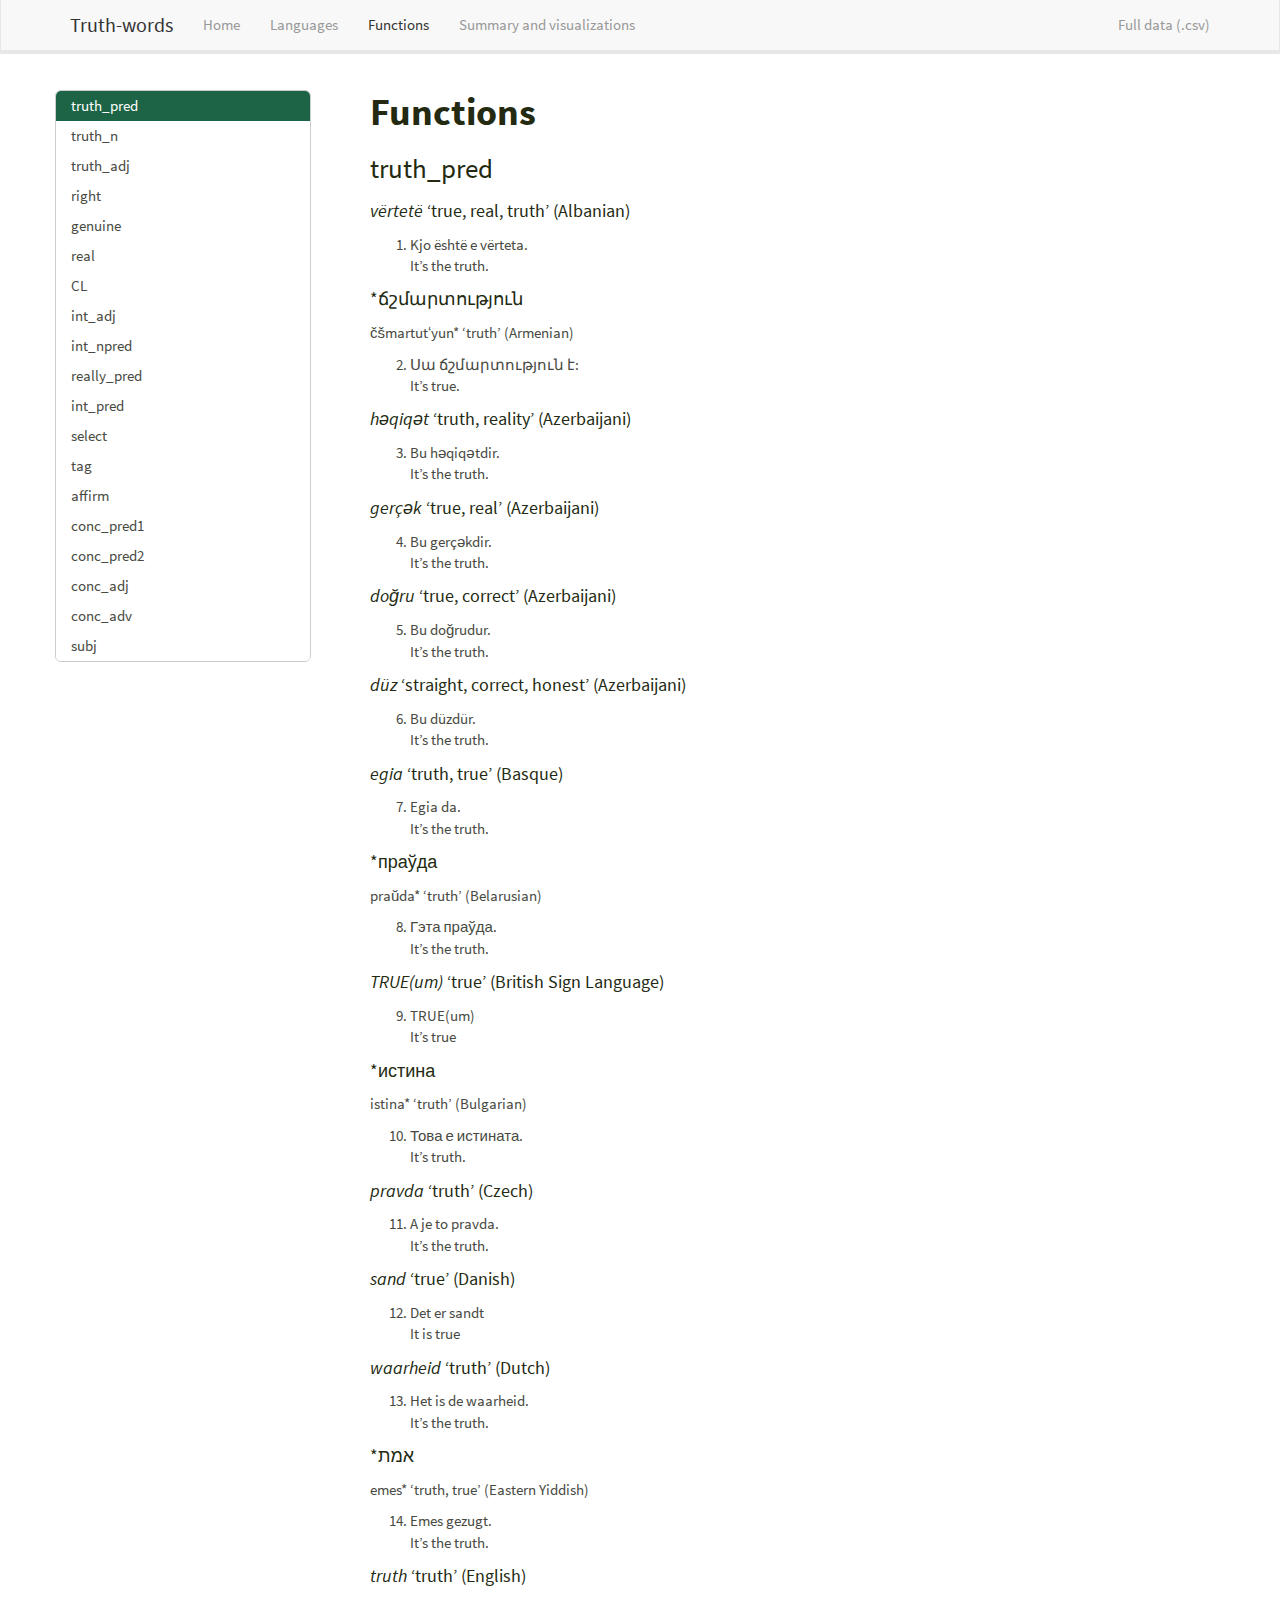
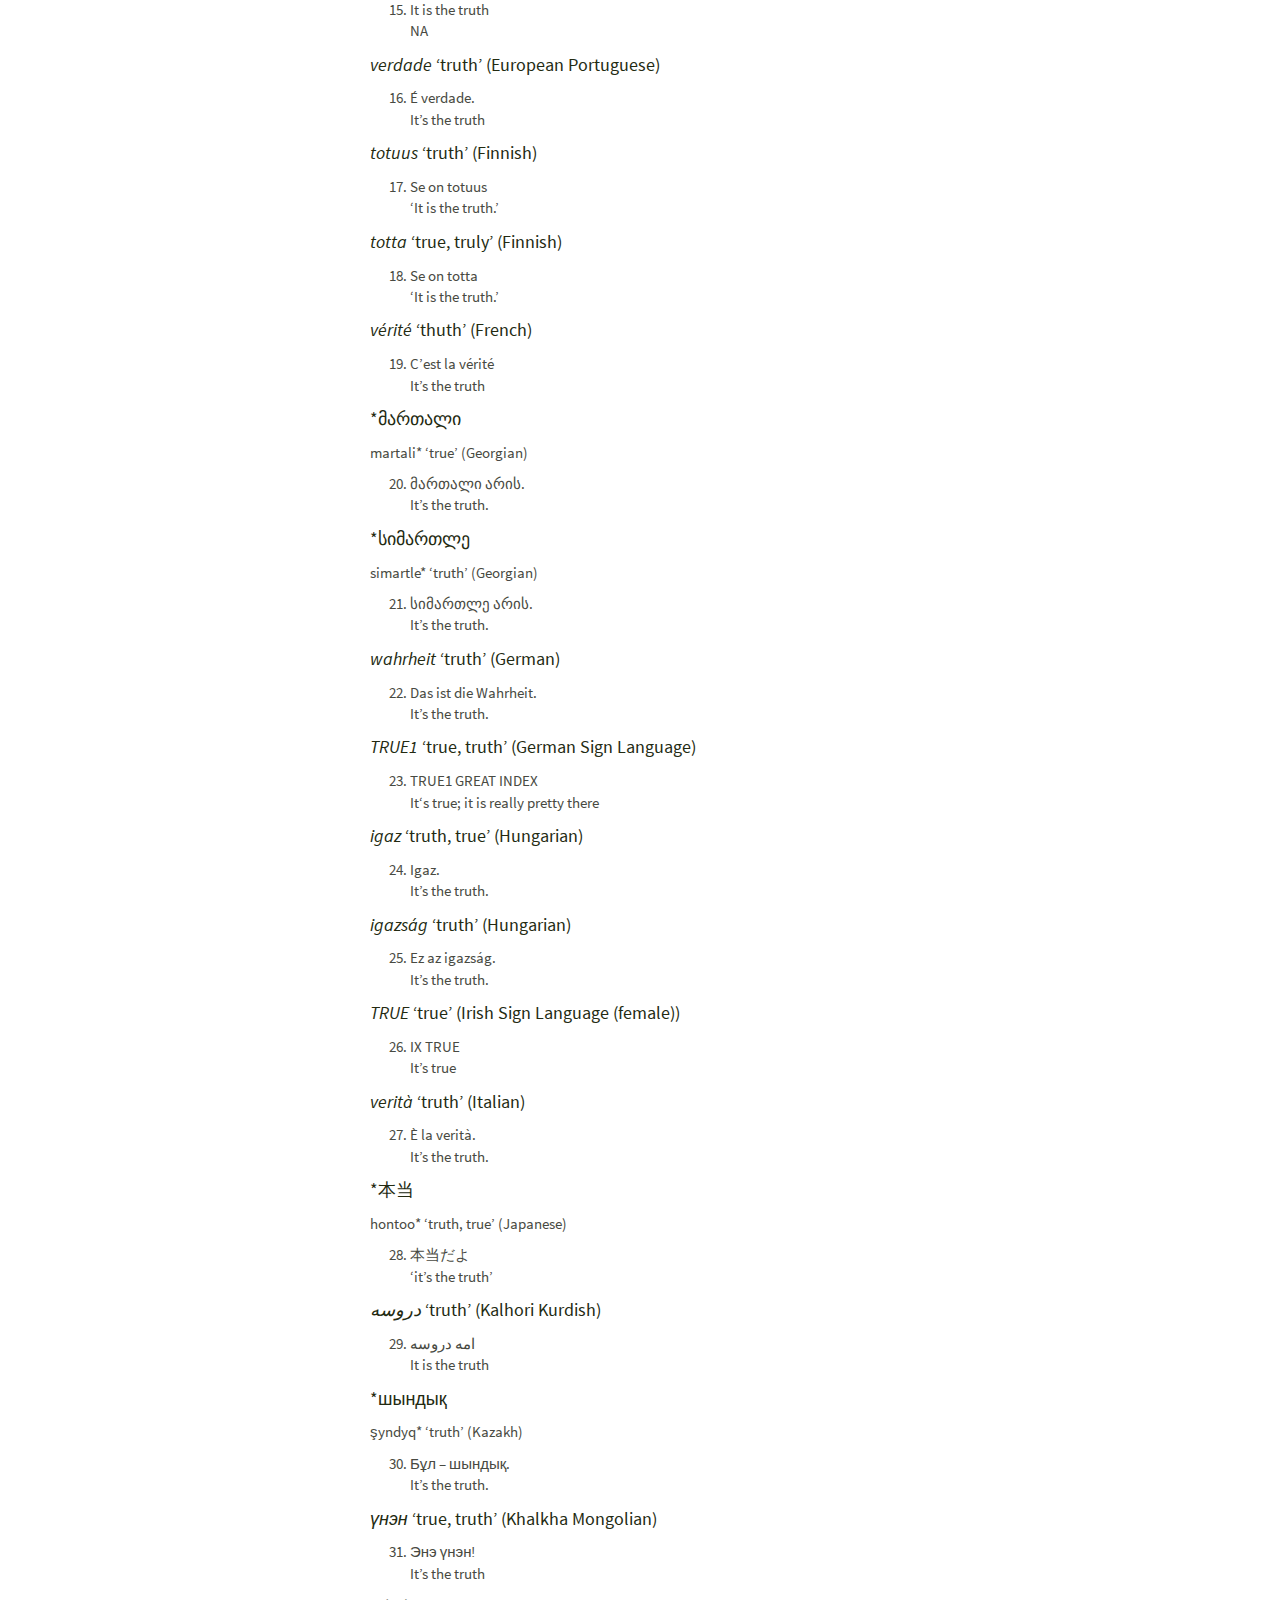
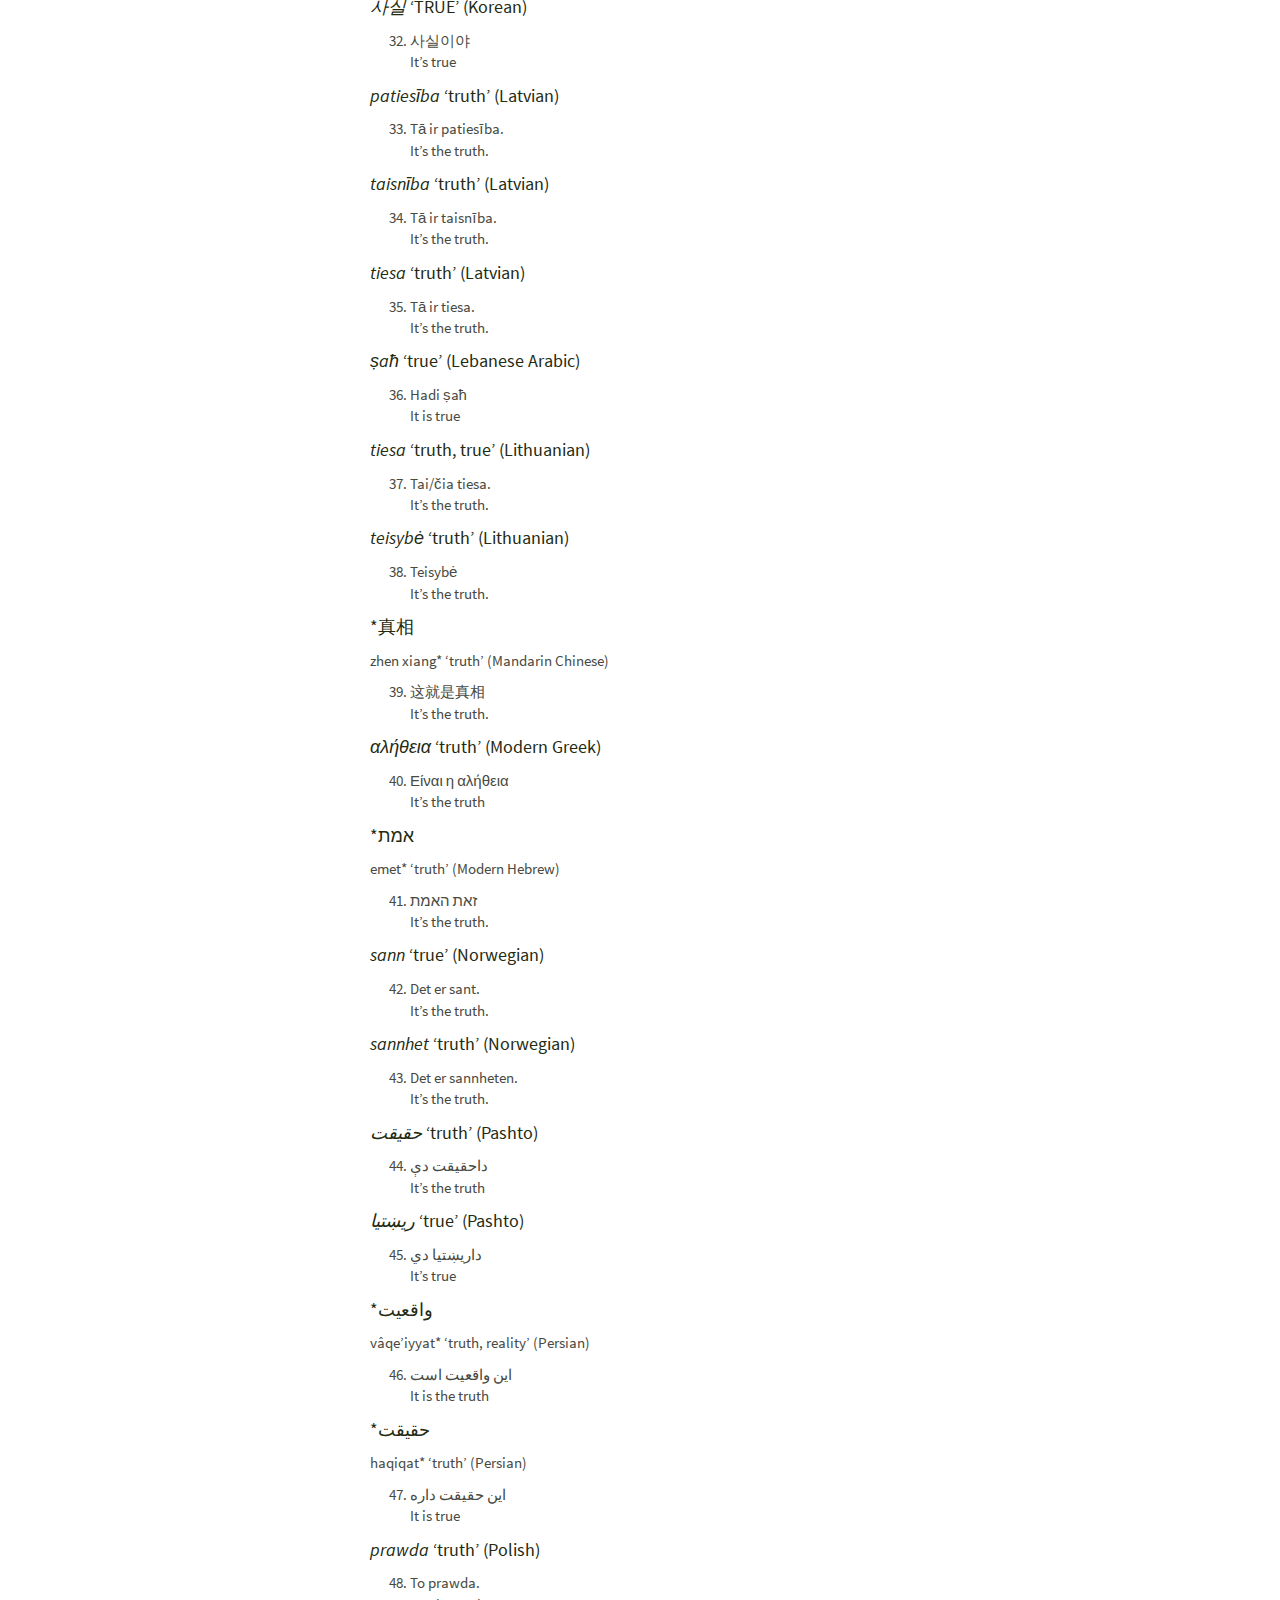
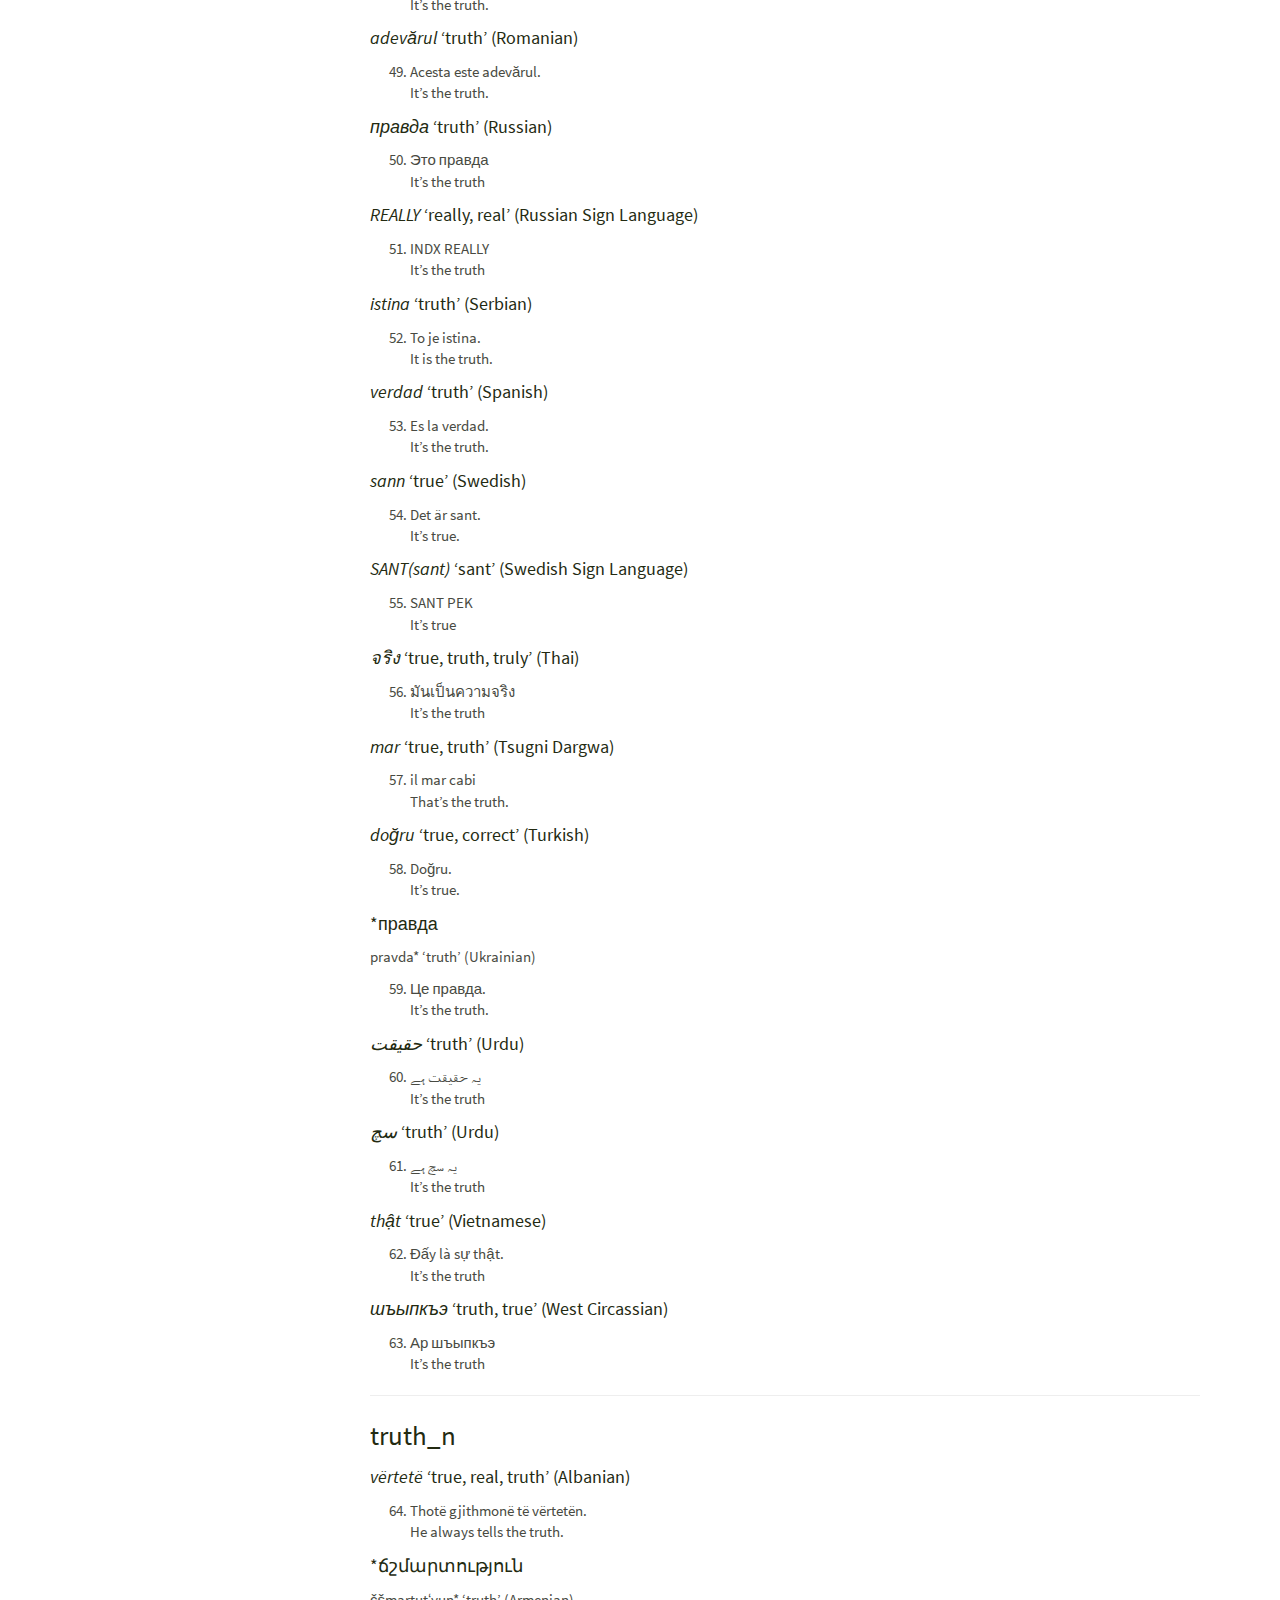
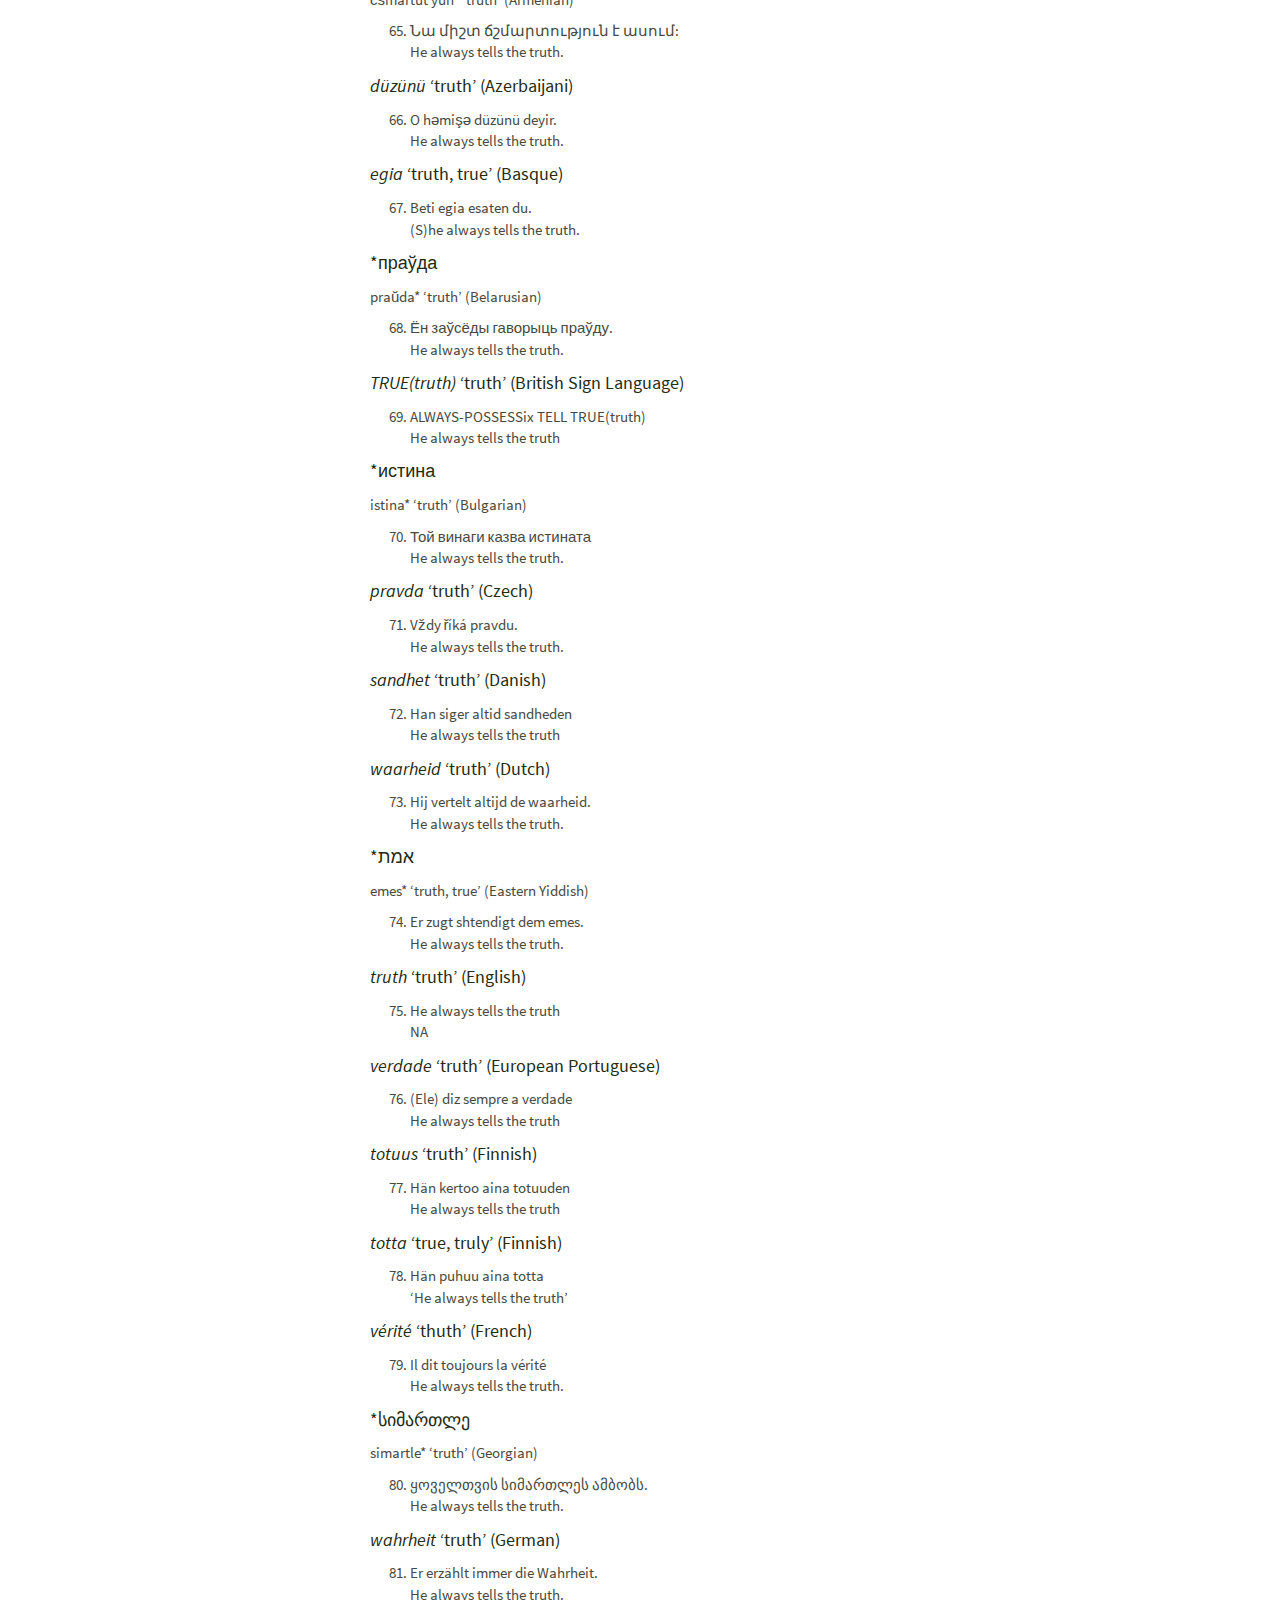
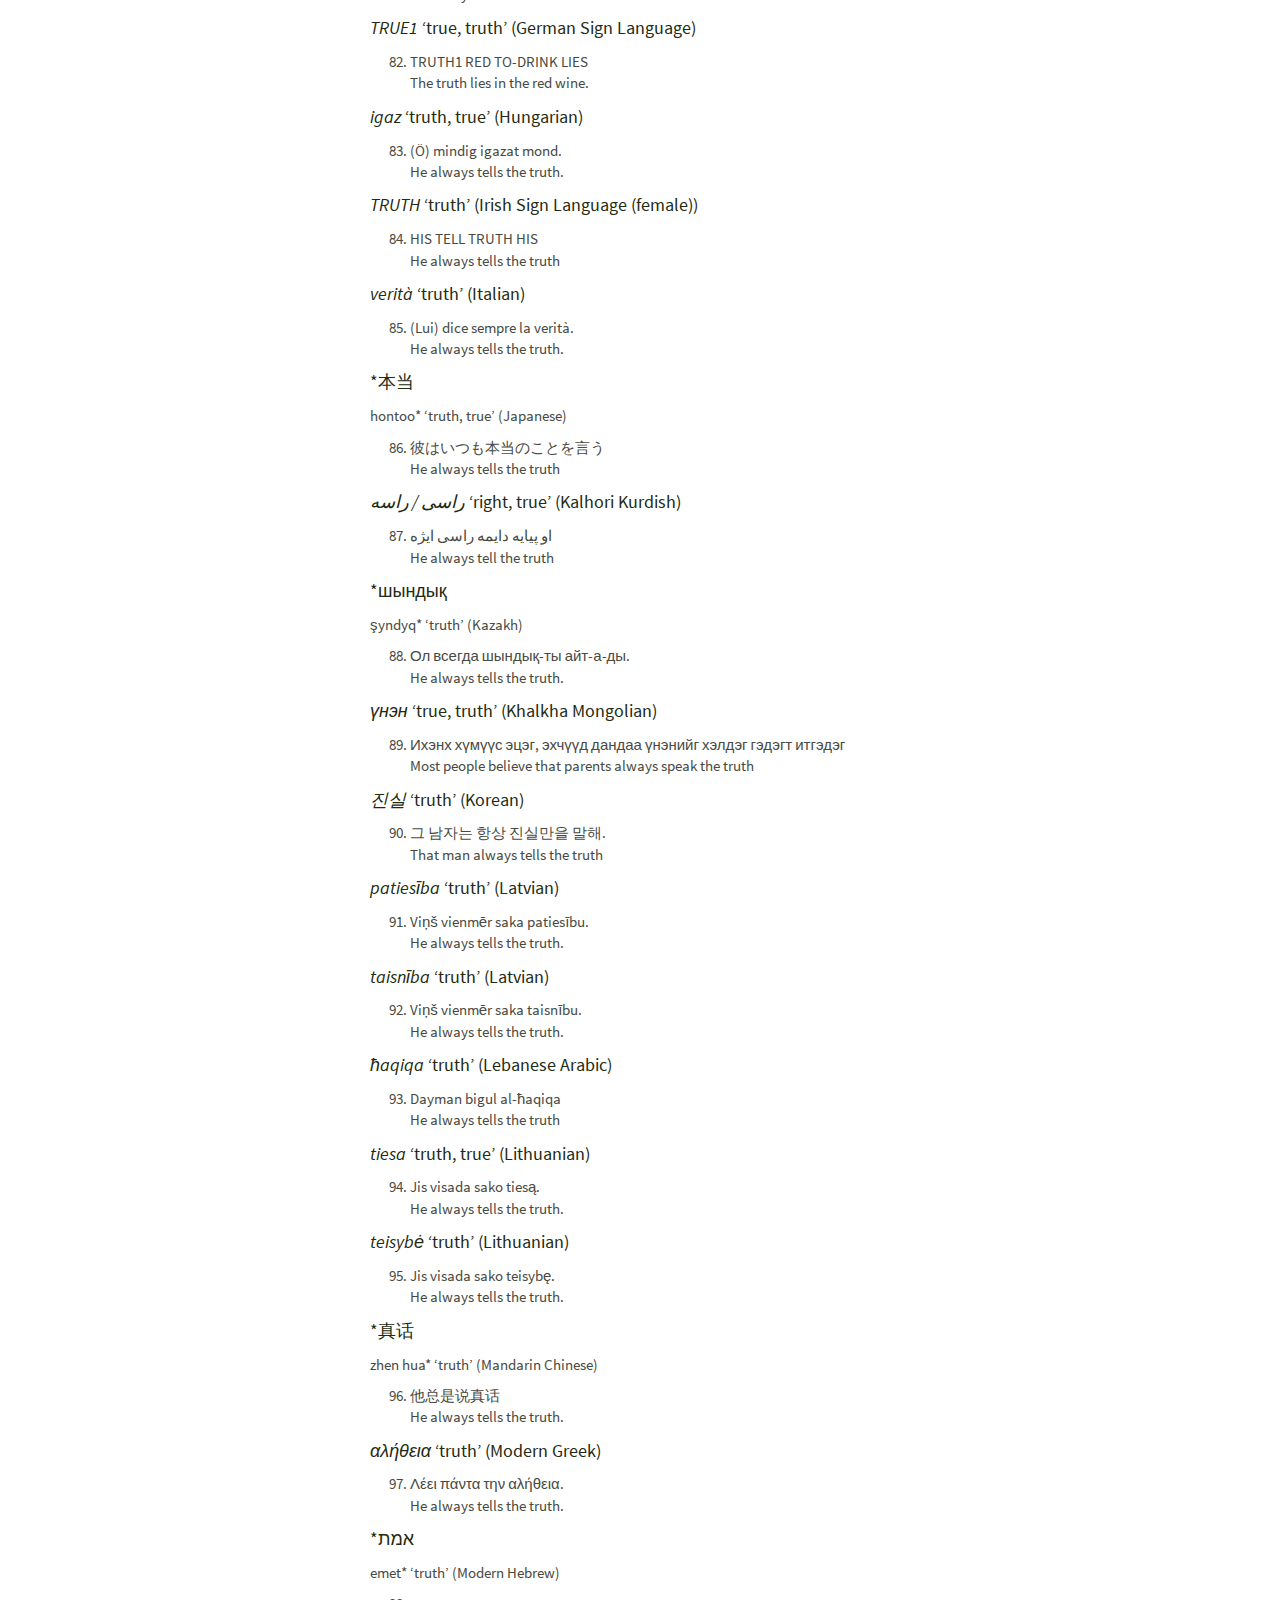
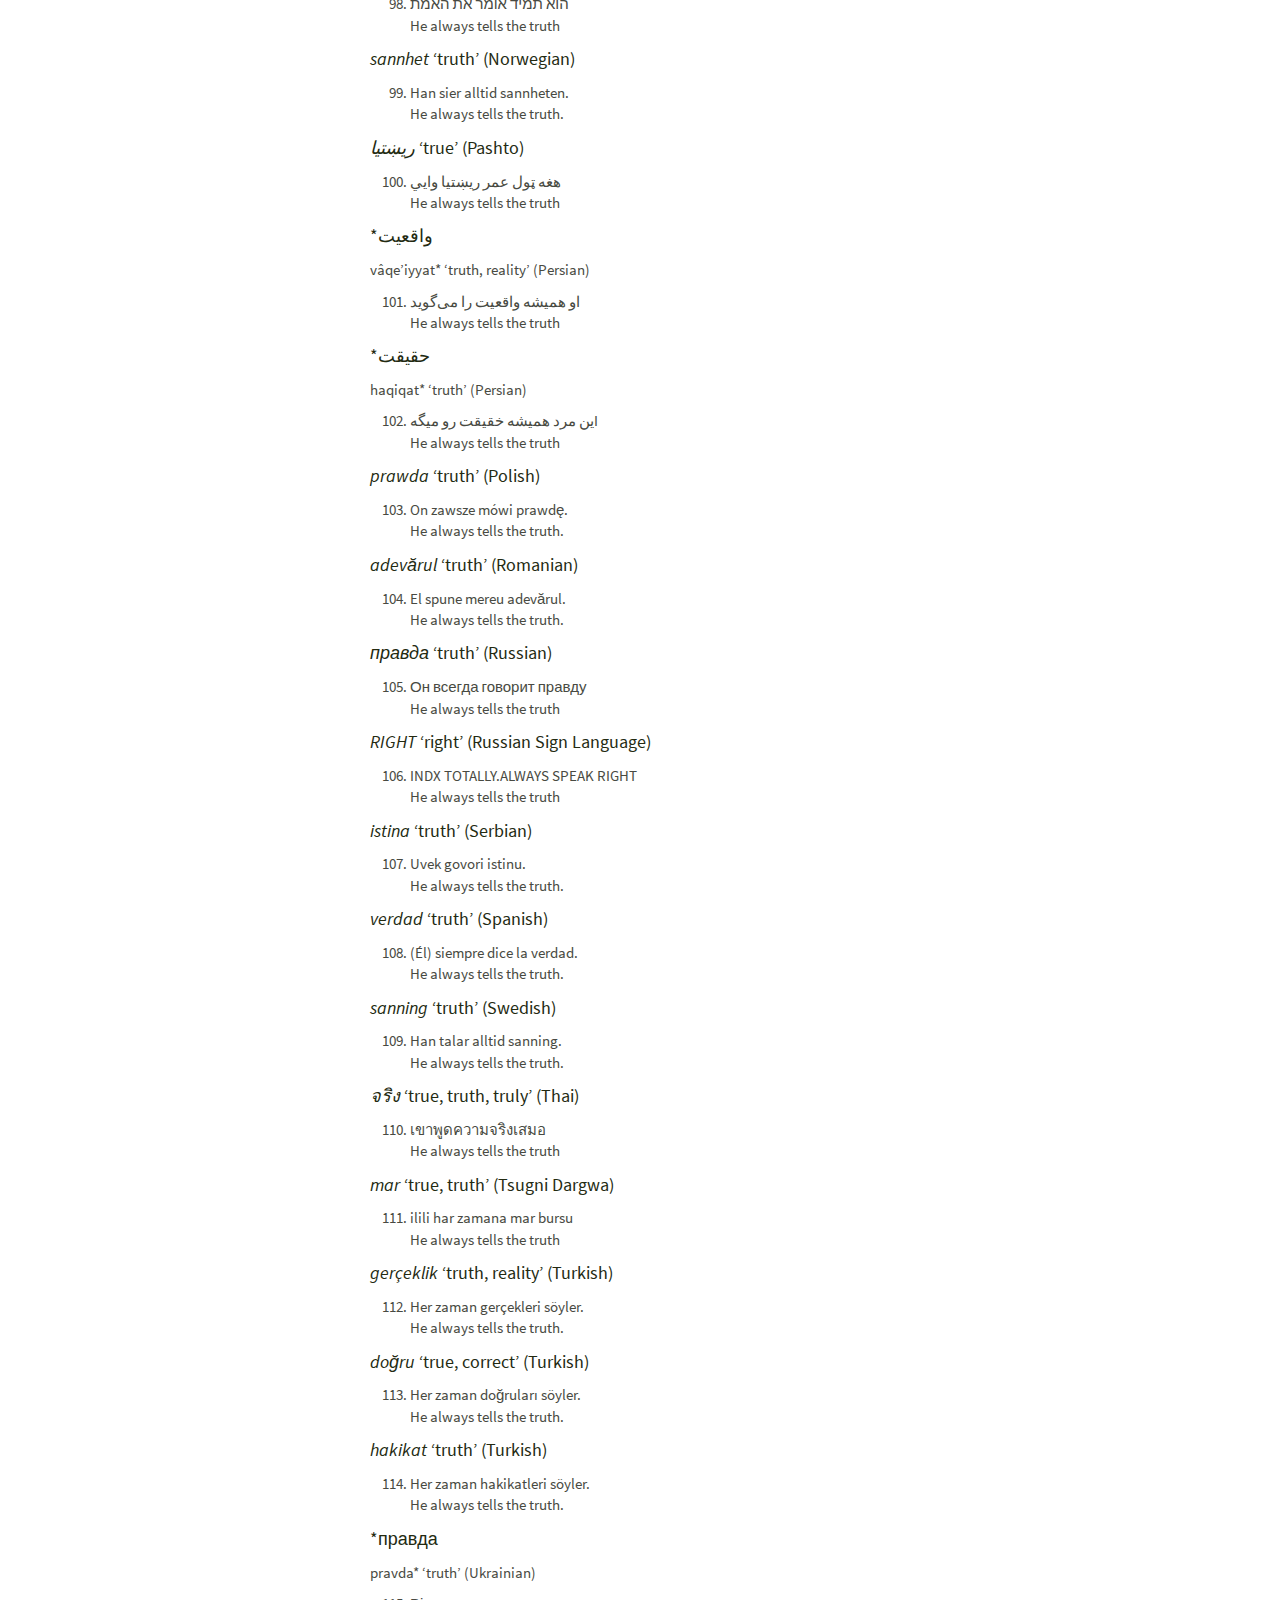
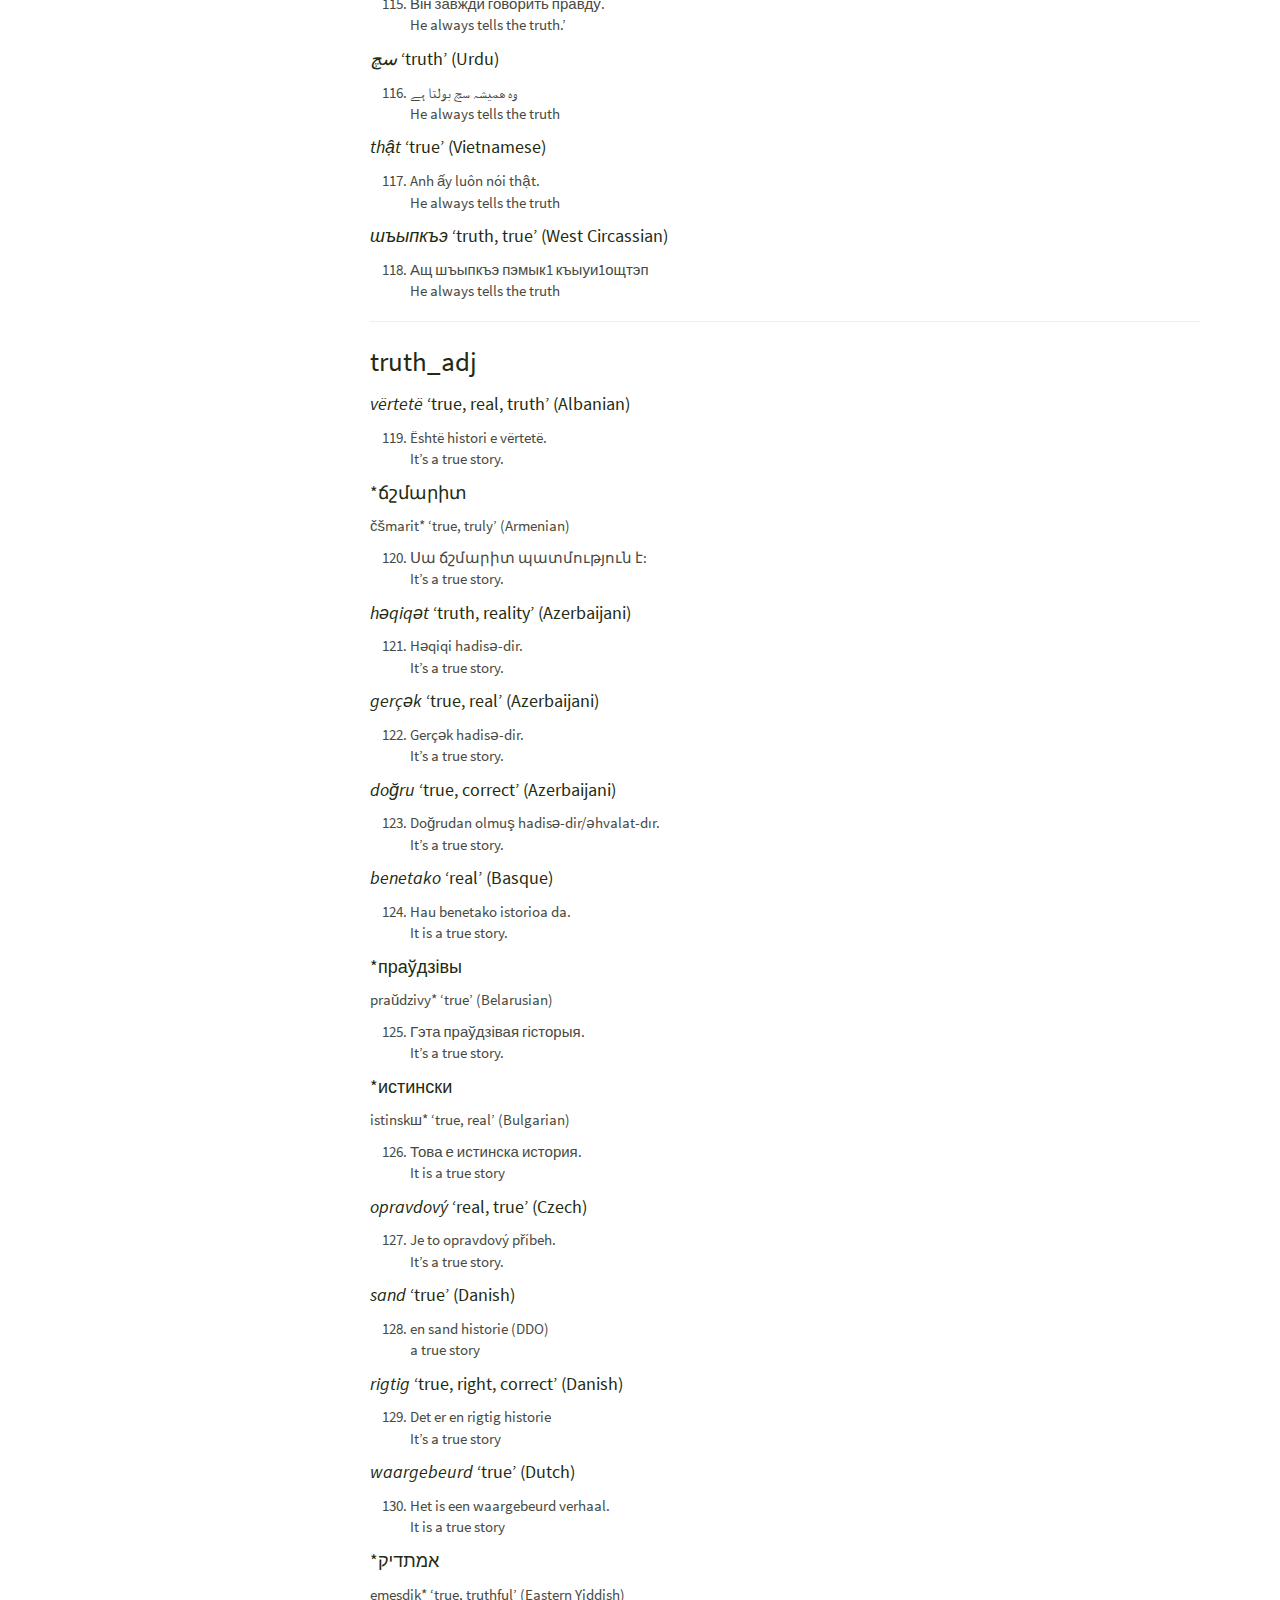
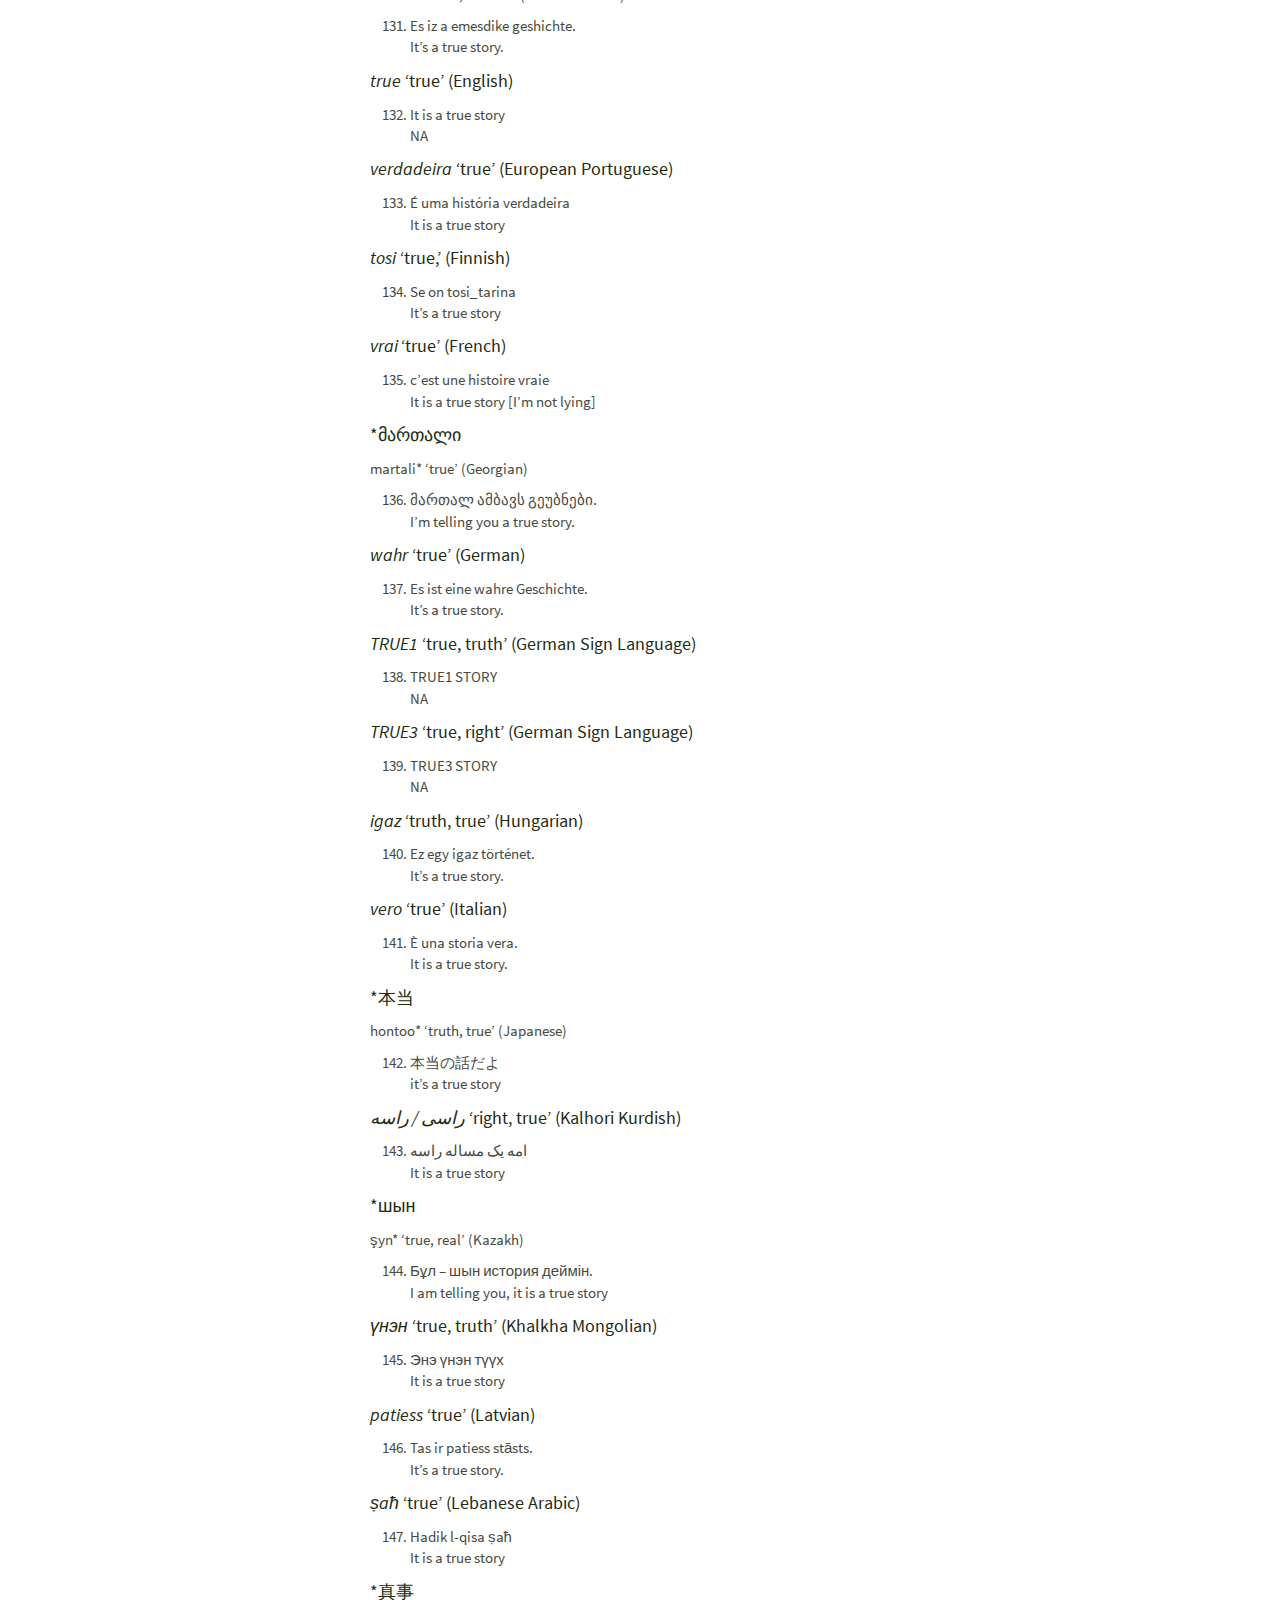
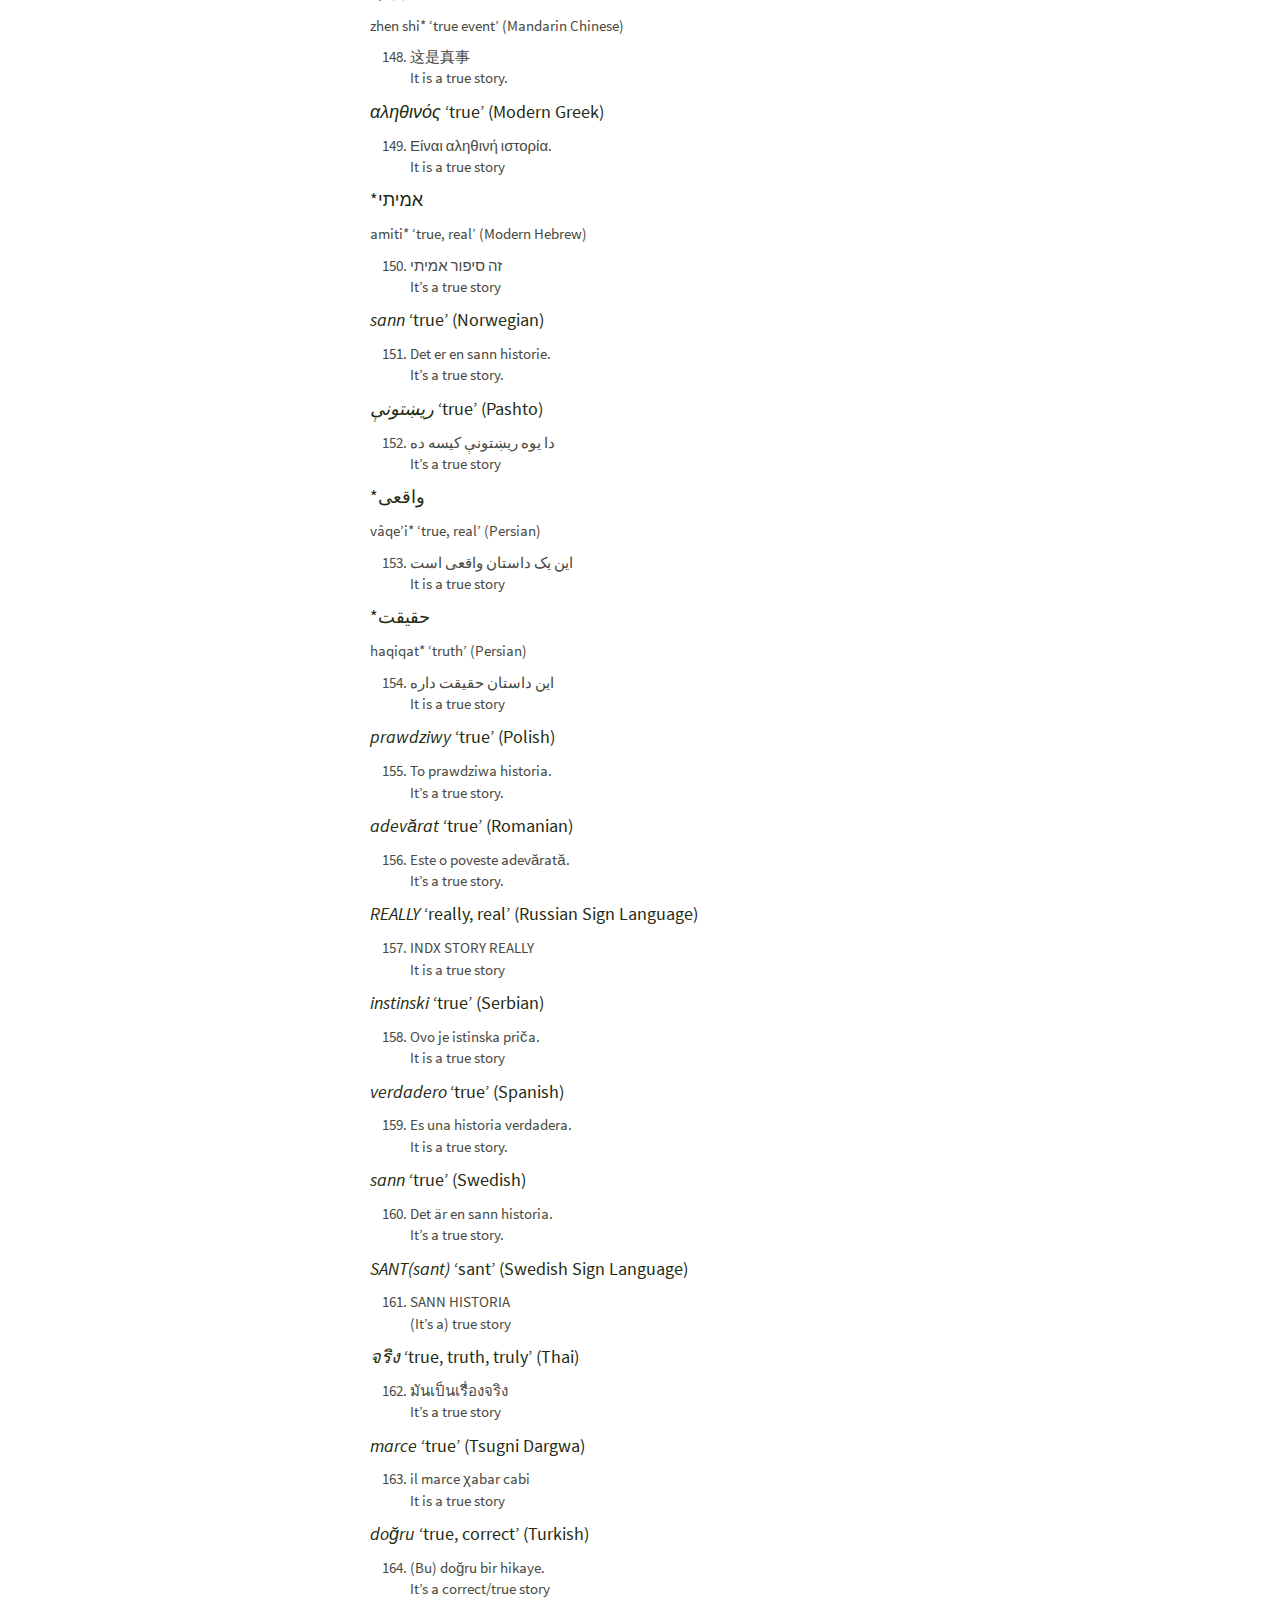
==== commit 6baf90c8: "small edits + neighbor-net" ====
--- a/docs/functions.html
+++ b/docs/functions.html
@@ -801,8 +801,8 @@
 It’s the truth</li>
 </ol>
 </div>
-<div id="шъыпкъэ-truth-true-adyghe" class="section level4">
-<h4><em>шъыпкъэ</em> ‘truth, true’ (Adyghe)</h4>
+<div id="шъыпкъэ-truth-true-west-circassian" class="section level4">
+<h4><em>шъыпкъэ</em> ‘truth, true’ (West Circassian)</h4>
 <ol start="63" class="example" style="list-style-type: decimal">
 <li>Ар шъыпкъэ<br />
 It’s the truth</li>
@@ -1203,8 +1203,8 @@
 He always tells the truth</li>
 </ol>
 </div>
-<div id="шъыпкъэ-truth-true-adyghe-1" class="section level4">
-<h4><em>шъыпкъэ</em> ‘truth, true’ (Adyghe)</h4>
+<div id="шъыпкъэ-truth-true-west-circassian-1" class="section level4">
+<h4><em>шъыпкъэ</em> ‘truth, true’ (West Circassian)</h4>
 <ol start="118" class="example" style="list-style-type: decimal">
 <li>Ащ шъыпкъэ пэмык1 къыуи1ощтэп<br />
 He always tells the truth</li>
@@ -1571,8 +1571,8 @@
 That story is true</li>
 </ol>
 </div>
-<div id="шъыпкъэ-truth-true-adyghe-2" class="section level4">
-<h4><em>шъыпкъэ</em> ‘truth, true’ (Adyghe)</h4>
+<div id="шъыпкъэ-truth-true-west-circassian-2" class="section level4">
+<h4><em>шъыпкъэ</em> ‘truth, true’ (West Circassian)</h4>
 <ol start="168" class="example" style="list-style-type: decimal">
 <li>Къэбар шъыпкъ мыр<br />
 It is a true story</li>
@@ -1806,8 +1806,8 @@
 Are these documents real?</li>
 </ol>
 </div>
-<div id="шъыпкъэ-truth-true-adyghe-3" class="section level4">
-<h4><em>шъыпкъэ</em> ‘truth, true’ (Adyghe)</h4>
+<div id="шъыпкъэ-truth-true-west-circassian-3" class="section level4">
+<h4><em>шъыпкъэ</em> ‘truth, true’ (West Circassian)</h4>
 <ol start="199" class="example" style="list-style-type: decimal">
 <li>Мы тхылъхэр шъыпкъа?<br />
 Are these documents real?</li>
@@ -2290,8 +2290,8 @@
 He is a true fighter</li>
 </ol>
 </div>
-<div id="шъыпкъэ-truth-true-adyghe-4" class="section level4">
-<h4><em>шъыпкъэ</em> ‘truth, true’ (Adyghe)</h4>
+<div id="шъыпкъэ-truth-true-west-circassian-4" class="section level4">
+<h4><em>шъыпкъэ</em> ‘truth, true’ (West Circassian)</h4>
 <ol start="263" class="example" style="list-style-type: decimal">
 <li>Ар зэол1 шъыпкъ<br />
 He is a real fighter</li>
@@ -2571,51 +2571,44 @@
 I’m truly happy that he came.</li>
 </ol>
 </div>
-<div id="правда-truth-russian-2" class="section level4">
-<h4><em>правда</em> ‘truth’ (Russian)</h4>
-<ol start="300" class="example" style="list-style-type: decimal">
-<li>Она правда красивая женщина<br />
-She is a very beautiful woman</li>
-</ol>
-</div>
 <div id="zaista-truly-serbian-1" class="section level4">
 <h4><em>zaista</em> ‘truly’ (Serbian)</h4>
-<ol start="301" class="example" style="list-style-type: decimal">
+<ol start="300" class="example" style="list-style-type: decimal">
 <li>Zaista sam srećan da je došao.<br />
 I’m very happy that he came.</li>
 </ol>
 </div>
 <div id="naistinu-truly-serbian" class="section level4">
 <h4><em>naistinu</em> ‘truly’ (Serbian)</h4>
-<ol start="302" class="example" style="list-style-type: decimal">
+<ol start="301" class="example" style="list-style-type: decimal">
 <li>Mnogo sam srećan da je došao.<br />
 I’m very happy that he came.</li>
 </ol>
 </div>
 <div id="de-verdad-real-really-spanish-2" class="section level4">
 <h4><em>de verdad </em> ‘real, really’ (Spanish)</h4>
-<ol start="303" class="example" style="list-style-type: decimal">
+<ol start="302" class="example" style="list-style-type: decimal">
 <li>(Yo) estoy de verdad feliz de que él hwyw venido.<br />
 I’m very happy that he came.</li>
 </ol>
 </div>
 <div id="verdaderamente-truly-spanish-1" class="section level4">
 <h4><em>verdaderamente</em> ‘truly’ (Spanish)</h4>
-<ol start="304" class="example" style="list-style-type: decimal">
+<ol start="303" class="example" style="list-style-type: decimal">
 <li>(Yo) estoy verdaderamente feliz de que él hwyw venido.<br />
 I’m very happy that he came.</li>
 </ol>
 </div>
 <div id="จรงๆ-truly-thai-1" class="section level4">
 <h4><em>จริงๆ</em> ‘truly’ (Thai)</h4>
-<ol start="305" class="example" style="list-style-type: decimal">
+<ol start="304" class="example" style="list-style-type: decimal">
 <li>ฉันดีใจจริงๆ ที่เขามา<br />
 I’m really glad he came</li>
 </ol>
 </div>
 <div id="gerçekten-really-turkish-1" class="section level4">
 <h4><em>gerçekten</em> ‘really’ (Turkish)</h4>
-<ol start="306" class="example" style="list-style-type: decimal">
+<ol start="305" class="example" style="list-style-type: decimal">
 <li><ol start="15" style="list-style-type: upper-alpha">
 <li>geldiği için gerçekten mutluyum.<br />
 I am very happy that he came.</li>
@@ -2624,16 +2617,16 @@
 </div>
 <div id="hakikaten-truly-turkish-1" class="section level4">
 <h4><em>hakikaten</em> ‘truly’ (Turkish)</h4>
-<ol start="307" class="example" style="list-style-type: decimal">
+<ol start="306" class="example" style="list-style-type: decimal">
 <li><ol start="15" style="list-style-type: upper-alpha">
 <li>geldiği için hakikaten mutluyum.<br />
 I am very happy that he came.</li>
 </ol></li>
 </ol>
 </div>
-<div id="шъыпкъэ-truth-true-adyghe-5" class="section level4">
-<h4><em>шъыпкъэ</em> ‘truth, true’ (Adyghe)</h4>
-<ol start="308" class="example" style="list-style-type: decimal">
+<div id="шъыпкъэ-truth-true-west-circassian-5" class="section level4">
+<h4><em>шъыпкъэ</em> ‘truth, true’ (West Circassian)</h4>
+<ol start="307" class="example" style="list-style-type: decimal">
 <li>сигопэ шъыпкъ къызэрэк1уагъэр<br />
 I’m very happy that he came</li>
 </ol>
@@ -2644,14 +2637,14 @@
 <h2>really_pred</h2>
 <div id="vërtetë-true-real-truth-albanian-8" class="section level4">
 <h4><em>vërtetë</em> ‘true, real, truth’ (Albanian)</h4>
-<ol start="309" class="example" style="list-style-type: decimal">
+<ol start="308" class="example" style="list-style-type: decimal">
 <li>Po shkruaj me të vërtetë një libër.<br />
 I am really writing a book.</li>
 </ol>
 </div>
 <div id="benetan-really-in-truth-basque-2" class="section level4">
 <h4><em>benetan</em> ‘really, in truth’ (Basque)</h4>
-<ol start="310" class="example" style="list-style-type: decimal">
+<ol start="309" class="example" style="list-style-type: decimal">
 <li>Benetan ari naiz liburu bat idazten<br />
 I’m really writing a book</li>
 </ol>
@@ -2659,14 +2652,14 @@
 <div id="сапраўды" class="section level4">
 <h4>*сапраўды</h4>
 <p>sapraŭdy* ‘really’ (Belarusian)</p>
-<ol start="311" class="example" style="list-style-type: decimal">
+<ol start="310" class="example" style="list-style-type: decimal">
 <li>Я сапраўды пішу кнігу.<br />
 I am really writing a book.</li>
 </ol>
 </div>
 <div id="trueum-true-british-sign-language-2" class="section level4">
 <h4><em>TRUE(um)</em> ‘true’ (British Sign Language)</h4>
-<ol start="312" class="example" style="list-style-type: decimal">
+<ol start="311" class="example" style="list-style-type: decimal">
 <li>IXme WRITE BOOK TRUE(um)<br />
 I’m really writing a book</li>
 </ol>
@@ -2674,21 +2667,21 @@
 <div id="наистина" class="section level4">
 <h4>*наистина</h4>
 <p>naistina* ‘really’ (Bulgarian)</p>
-<ol start="313" class="example" style="list-style-type: decimal">
+<ol start="312" class="example" style="list-style-type: decimal">
 <li>Наистина пиша книга<br />
 I am really writing a book</li>
 </ol>
 </div>
 <div id="opravdu-really-czech" class="section level4">
 <h4><em>opravdu</em> ‘really’ (Czech)</h4>
-<ol start="314" class="example" style="list-style-type: decimal">
+<ol start="313" class="example" style="list-style-type: decimal">
 <li>Ale opravdu píšu knihu.<br />
 I am really writing a book.</li>
 </ol>
 </div>
 <div id="sandelig-truly-really-danish" class="section level4">
 <h4><em>sandelig</em> ‘truly, really’ (Danish)</h4>
-<ol start="315" class="example" style="list-style-type: decimal">
+<ol start="314" class="example" style="list-style-type: decimal">
 <li>Befolkningen taler dårligt om politikere, og det er så sandelig ikke
 mærkeligt (DDO)<br />
 The people speak ill of the politicians and that truly isn’t
@@ -2697,21 +2690,21 @@
 </div>
 <div id="todella-very-finnish-2" class="section level4">
 <h4><em>todella</em> ‘very’ (Finnish)</h4>
-<ol start="316" class="example" style="list-style-type: decimal">
+<ol start="315" class="example" style="list-style-type: decimal">
 <li>Olen todella kirjoittamassa kirjaa<br />
 ‘I’m really writing a book’</li>
 </ol>
 </div>
 <div id="tosiaan-really-finnish" class="section level4">
 <h4><em>tosiaan</em> ‘really’ (Finnish)</h4>
-<ol start="317" class="example" style="list-style-type: decimal">
+<ol start="316" class="example" style="list-style-type: decimal">
 <li>Olen tosiaan kirjoittamassa kirjaa<br />
 ‘I’m really writing a book’</li>
 </ol>
 </div>
 <div id="vraiment-truly-really-french-2" class="section level4">
 <h4><em>vraiment</em> ‘truly, really’ (French)</h4>
-<ol start="318" class="example" style="list-style-type: decimal">
+<ol start="317" class="example" style="list-style-type: decimal">
 <li>je suis vraiment en train d’écrire un livre<br />
 I am really writing a book</li>
 </ol>
@@ -2719,7 +2712,7 @@
 <div id="მართლაც" class="section level4">
 <h4>*მართლაც</h4>
 <p>martlats* ‘indeed’ (Georgian)</p>
-<ol start="319" class="example" style="list-style-type: decimal">
+<ol start="318" class="example" style="list-style-type: decimal">
 <li>მართლაც წიგნს ვწერ.<br />
 I am really writing a book.</li>
 </ol>
@@ -2727,7 +2720,7 @@
 <div id="true3-true-right-german-sign-language-4"
 class="section level4">
 <h4><em>TRUE3</em> ‘true, right’ (German Sign Language)</h4>
-<ol start="320" class="example" style="list-style-type: decimal">
+<ol start="319" class="example" style="list-style-type: decimal">
 <li>NO SISTER REALLY<br />
 No, it really is his sister.</li>
 </ol>
@@ -2736,21 +2729,21 @@
 class="section level4">
 <h4><em>PALM-UP</em> ‘?anyway, although’ (Irish Sign Language
 (female))</h4>
-<ol start="321" class="example" style="list-style-type: decimal">
+<ol start="320" class="example" style="list-style-type: decimal">
 <li>IX SAY I CANNOT (SHRUG) PALM-UP I WRITE ANYWAY PALM-UP<br />
 Although they said I couldn’t, I’m really writing a book</li>
 </ol>
 </div>
 <div id="davvero-truly-italian" class="section level4">
 <h4><em>davvero</em> ‘truly’ (Italian)</h4>
-<ol start="322" class="example" style="list-style-type: decimal">
+<ol start="321" class="example" style="list-style-type: decimal">
 <li>Sto davvero scrivendo un libro.<br />
 I am really writing a book</li>
 </ol>
 </div>
 <div id="veramente-truly-italian" class="section level4">
 <h4><em>veramente</em> ‘truly’ (Italian)</h4>
-<ol start="323" class="example" style="list-style-type: decimal">
+<ol start="322" class="example" style="list-style-type: decimal">
 <li>Sto veramente scrivendo un libro.<br />
 I am really writing a book</li>
 </ol>
@@ -2758,7 +2751,7 @@
 <div id="本当-7" class="section level4">
 <h4>*本当</h4>
 <p>hontoo* ‘truth, true’ (Japanese)</p>
-<ol start="324" class="example" style="list-style-type: decimal">
+<ol start="323" class="example" style="list-style-type: decimal">
 <li>本当に本を書いてるって!<br />
 I am really writing a book</li>
 </ol>
@@ -2766,14 +2759,14 @@
 <div id="шынымен-2" class="section level4">
 <h4>*шынымен</h4>
 <p>şynymen* ‘truly’ (Kazakh)</p>
-<ol start="325" class="example" style="list-style-type: decimal">
+<ol start="324" class="example" style="list-style-type: decimal">
 <li>Мен шынымен=де кітап жаз-ып жатыр-мын.<br />
 I’m really writing a book.</li>
 </ol>
 </div>
 <div id="үнэндээ-really-khalkha-mongolian" class="section level4">
 <h4><em>үнэндээ</em> ‘really’ (Khalkha Mongolian)</h4>
-<ol start="326" class="example" style="list-style-type: decimal">
+<ol start="325" class="example" style="list-style-type: decimal">
 <li>[Тэд намайг чадахгүй гэж хэлсэн ч гэсэн] Би үнэндээ ном бичиж
 байгаа.<br />
 I am really writing a book [even though they said I couldn’t]</li>
@@ -2781,14 +2774,14 @@
 </div>
 <div id="진짜로-really-actually-korean" class="section level4">
 <h4><em>진짜로</em> ‘really, actually’ (Korean)</h4>
-<ol start="327" class="example" style="list-style-type: decimal">
+<ol start="326" class="example" style="list-style-type: decimal">
 <li>나는 진짜로 책을 쓰고 있어.<br />
 I’m really writing a book</li>
 </ol>
 </div>
 <div id="iš-tiesų-really-lithuanian-2" class="section level4">
 <h4><em>iš tiesų</em> ‘really’ (Lithuanian)</h4>
-<ol start="328" class="example" style="list-style-type: decimal">
+<ol start="327" class="example" style="list-style-type: decimal">
 <li>Aš iš tiesų rašau knygą.<br />
 I am really writing a book.</li>
 </ol>
@@ -2796,14 +2789,14 @@
 <div id="真-2" class="section level4">
 <h4>*真</h4>
 <p>zhen* ‘real, true, really, truly’ (Mandarin Chinese)</p>
-<ol start="329" class="example" style="list-style-type: decimal">
+<ol start="328" class="example" style="list-style-type: decimal">
 <li>我 真的 在 写 书.<br />
 I am really writing a book.</li>
 </ol>
 </div>
 <div id="αλήθεια-truth-modern-greek-4" class="section level4">
 <h4><em>αλήθεια</em> ‘truth’ (Modern Greek)</h4>
-<ol start="330" class="example" style="list-style-type: decimal">
+<ol start="329" class="example" style="list-style-type: decimal">
 <li>Γράφω αλήθεια βιβλίο.<br />
 I am really writing a book</li>
 </ol>
@@ -2811,50 +2804,50 @@
 <div id="באמת-1" class="section level4">
 <h4>*באמת</h4>
 <p>beemet* ‘in truth, really’ (Modern Hebrew)</p>
-<ol start="331" class="example" style="list-style-type: decimal">
+<ol start="330" class="example" style="list-style-type: decimal">
 <li>אני באמת כותב ספר.<br />
 I am really writing a book.</li>
 </ol>
 </div>
 <div id="په-ریښتیا-really-in-truth-pashto-2" class="section level4">
 <h4><em>په ریښتیا</em> ‘really, in truth’ (Pashto)</h4>
+<ol start="331" class="example" style="list-style-type: decimal">
+<li>ځه په ريښتا یو کتاب لیکم<br />
+I am really writing a book</li>
+</ol>
+</div>
+<div id="په-حقیقت-really-in-truth-pashto" class="section level4">
+<h4><em>په حقیقت</em> ‘really, in truth’ (Pashto)</h4>
 <ol start="332" class="example" style="list-style-type: decimal">
 <li>ځه په ريښتا یو کتاب لیکم<br />
 I am really writing a book</li>
 </ol>
 </div>
-<div id="په-حقیقت-really-in-truth-pashto" class="section level4">
-<h4><em>په حقیقت</em> ‘really, in truth’ (Pashto)</h4>
-<ol start="333" class="example" style="list-style-type: decimal">
-<li>ځه په ريښتا یو کتاب لیکم<br />
-I am really writing a book</li>
-</ol>
-</div>
 <div id="واقعا" class="section level4">
 <h4>* واقعا</h4>
 <p>vâqe’an * ‘really’ (Persian)</p>
-<ol start="334" class="example" style="list-style-type: decimal">
+<ol start="333" class="example" style="list-style-type: decimal">
 <li>من واقعا دارم یک کتاب مینویسم<br />
 I’m really writing a book</li>
 </ol>
 </div>
-<div id="правда-truth-russian-3" class="section level4">
+<div id="правда-truth-russian-2" class="section level4">
 <h4><em>правда</em> ‘truth’ (Russian)</h4>
-<ol start="335" class="example" style="list-style-type: decimal">
+<ol start="334" class="example" style="list-style-type: decimal">
 <li>Я правда пишу книгу<br />
 I am really writing a book</li>
 </ol>
 </div>
 <div id="de-verdad-real-really-spanish-3" class="section level4">
 <h4><em>de verdad </em> ‘real, really’ (Spanish)</h4>
-<ol start="336" class="example" style="list-style-type: decimal">
+<ol start="335" class="example" style="list-style-type: decimal">
 <li>(Yo) de verdad estoy escribiendo un libro.<br />
 I am really writing a book</li>
 </ol>
 </div>
 <div id="จรงๆ-truly-thai-2" class="section level4">
 <h4><em>จริงๆ</em> ‘truly’ (Thai)</h4>
-<ol start="337" class="example" style="list-style-type: decimal">
+<ol start="336" class="example" style="list-style-type: decimal">
 <li>ฉันกำลังแต่งหนังสือจริงๆ นะ (แม้พวกเขาพูดว่าฉันไม่น่าจะทำได้)<br />
 I’m actually writing a book (even though they said I couldn’t do
 it).</li>
@@ -2862,14 +2855,14 @@
 </div>
 <div id="marlera-actually-tsugni-dargwa" class="section level4">
 <h4><em>marlera</em> ‘actually’ (Tsugni Dargwa)</h4>
-<ol start="338" class="example" style="list-style-type: decimal">
+<ol start="337" class="example" style="list-style-type: decimal">
 <li>dali marlera žuz bučunne=da<br />
 I am really reading a book</li>
 </ol>
 </div>
 <div id="gerçekten-really-turkish-2" class="section level4">
 <h4><em>gerçekten</em> ‘really’ (Turkish)</h4>
-<ol start="339" class="example" style="list-style-type: decimal">
+<ol start="338" class="example" style="list-style-type: decimal">
 <li>Gerçekten bir kitap yazıyorum.<br />
 I am really writing a book.</li>
 </ol>
@@ -2877,28 +2870,28 @@
 <div id="насправді" class="section level4">
 <h4>*насправді</h4>
 <p>naspravdi* ‘in reality, really’ (Ukrainian)</p>
-<ol start="340" class="example" style="list-style-type: decimal">
+<ol start="339" class="example" style="list-style-type: decimal">
 <li>Я насправді пишу книгу.<br />
 I am really writing a book.</li>
 </ol>
 </div>
 <div id="سچ-میں-in-truth-really-urdu-2" class="section level4">
 <h4><em>سچ میں</em> ‘in truth, really’ (Urdu)</h4>
-<ol start="341" class="example" style="list-style-type: decimal">
+<ol start="340" class="example" style="list-style-type: decimal">
 <li>میں سچ میں ایک کتاب لکھ رہا ہوں۔<br />
 I am really writing a book</li>
 </ol>
 </div>
 <div id="thật-sự-truly-really-vietnamese" class="section level4">
 <h4><em>thật sự</em> ‘truly, really’ (Vietnamese)</h4>
-<ol start="342" class="example" style="list-style-type: decimal">
+<ol start="341" class="example" style="list-style-type: decimal">
 <li>Cuối cùng thật sự tôi đang viết một quyển sách<br />
 I am really writing a book</li>
 </ol>
 </div>
 <div id="шъыпкъэу-truly-west-circassian-1" class="section level4">
 <h4><em>шъыпкъэу</em> ‘truly’ (West Circassian)</h4>
-<ol start="343" class="example" style="list-style-type: decimal">
+<ol start="342" class="example" style="list-style-type: decimal">
 <li>Шъыпкъэу тхылъ сэтхы.<br />
 I am really writing a book</li>
 </ol>
@@ -2909,21 +2902,21 @@
 <h2>int_pred</h2>
 <div id="vërtetë-true-real-truth-albanian-9" class="section level4">
 <h4><em>vërtetë</em> ‘true, real, truth’ (Albanian)</h4>
-<ol start="344" class="example" style="list-style-type: decimal">
+<ol start="343" class="example" style="list-style-type: decimal">
 <li>Dua me të vërtetë të iki.<br />
 I really want to go.</li>
 </ol>
 </div>
 <div id="həqiqətən-really-azerbaijani" class="section level4">
 <h4><em>həqiqətən</em> ‘really’ (Azerbaijani)</h4>
-<ol start="345" class="example" style="list-style-type: decimal">
+<ol start="344" class="example" style="list-style-type: decimal">
 <li>Mən həqiqətən getmək istəyirəm.<br />
 I really want to go.</li>
 </ol>
 </div>
 <div id="benetan-really-in-truth-basque-3" class="section level4">
 <h4><em>benetan</em> ‘really, in truth’ (Basque)</h4>
-<ol start="346" class="example" style="list-style-type: decimal">
+<ol start="345" class="example" style="list-style-type: decimal">
 <li>Benetan alde egin nahi dut<br />
 I really want to get out of here (lit. I really want to make side)</li>
 </ol>
@@ -2931,7 +2924,7 @@
 <div id="наистина-1" class="section level4">
 <h4>*наистина</h4>
 <p>naistina* ‘really’ (Bulgarian)</p>
-<ol start="347" class="example" style="list-style-type: decimal">
+<ol start="346" class="example" style="list-style-type: decimal">
 <li>Наистина искам да напусна това място/да замина оттук/да се
 махна<br />
 I really want to go</li>
@@ -2939,7 +2932,7 @@
 </div>
 <div id="sandhet-truth-danish-1" class="section level4">
 <h4><em>sandhet</em> ‘truth’ (Danish)</h4>
-<ol start="348" class="example" style="list-style-type: decimal">
+<ol start="347" class="example" style="list-style-type: decimal">
 <li>Når man .. hører tonen i Folketinget, må man i sandhed græmmes over,
 at det er de mennesker der skal lede vort land (DDO)<br />
 When you hear the tone in Folketinget, you can truly be angry that these
@@ -2948,21 +2941,21 @@
 </div>
 <div id="sandelig-truly-really-danish-1" class="section level4">
 <h4><em>sandelig</em> ‘truly, really’ (Danish)</h4>
-<ol start="349" class="example" style="list-style-type: decimal">
+<ol start="348" class="example" style="list-style-type: decimal">
 <li>Jeg håber sandelig ikke, at nogen har set os sammen (DDO)<br />
 I really hope that no-one has seen us together</li>
 </ol>
 </div>
 <div id="todella-very-finnish-3" class="section level4">
 <h4><em>todella</em> ‘very’ (Finnish)</h4>
-<ol start="350" class="example" style="list-style-type: decimal">
+<ol start="349" class="example" style="list-style-type: decimal">
 <li>Minä todella haluan lähteä<br />
 I really want ot go</li>
 </ol>
 </div>
 <div id="vraiment-truly-really-french-3" class="section level4">
 <h4><em>vraiment</em> ‘truly, really’ (French)</h4>
-<ol start="351" class="example" style="list-style-type: decimal">
+<ol start="350" class="example" style="list-style-type: decimal">
 <li>Je veux vraiment y aller<br />
 I really want to go</li>
 </ol>
@@ -2970,28 +2963,28 @@
 <div id="მართლა-1" class="section level4">
 <h4>*მართლა</h4>
 <p>martla* ‘truly, really’ (Georgian)</p>
-<ol start="352" class="example" style="list-style-type: decimal">
+<ol start="351" class="example" style="list-style-type: decimal">
 <li>მართლა წასვლა მინდა<br />
 I really want to go.</li>
 </ol>
 </div>
 <div id="igazán-really-hungarian-1" class="section level4">
 <h4><em>igazán</em> ‘really’ (Hungarian)</h4>
-<ol start="353" class="example" style="list-style-type: decimal">
+<ol start="352" class="example" style="list-style-type: decimal">
 <li>Igazán mennem kell.<br />
 I really want to go.</li>
 </ol>
 </div>
 <div id="davvero-truly-italian-1" class="section level4">
 <h4><em>davvero</em> ‘truly’ (Italian)</h4>
-<ol start="354" class="example" style="list-style-type: decimal">
+<ol start="353" class="example" style="list-style-type: decimal">
 <li>Voglio davvero andarmene.<br />
 I really want to go</li>
 </ol>
 </div>
 <div id="veramente-truly-italian-1" class="section level4">
 <h4><em>veramente</em> ‘truly’ (Italian)</h4>
-<ol start="355" class="example" style="list-style-type: decimal">
+<ol start="354" class="example" style="list-style-type: decimal">
 <li>Voglio veramente andarmene.<br />
 I really want to go</li>
 </ol>
@@ -2999,7 +2992,7 @@
 <div id="本当-8" class="section level4">
 <h4>*本当</h4>
 <p>hontoo* ‘truth, true’ (Japanese)</p>
-<ol start="356" class="example" style="list-style-type: decimal">
+<ol start="355" class="example" style="list-style-type: decimal">
 <li>本当に 帰りたい<br />
 I really want to go home</li>
 </ol>
@@ -3007,21 +3000,21 @@
 <div id="шынымен-3" class="section level4">
 <h4>*шынымен</h4>
 <p>şynymen* ‘truly’ (Kazakh)</p>
-<ol start="357" class="example" style="list-style-type: decimal">
+<ol start="356" class="example" style="list-style-type: decimal">
 <li>Мен шынымен=де кет-кі-м кел-іп тұр.<br />
 I really want to go.</li>
 </ol>
 </div>
 <div id="үнэндээ-really-khalkha-mongolian-1" class="section level4">
 <h4><em>үнэндээ</em> ‘really’ (Khalkha Mongolian)</h4>
-<ol start="358" class="example" style="list-style-type: decimal">
+<ol start="357" class="example" style="list-style-type: decimal">
 <li>Би үнэхээр явмаар байнаа. [Би энд тэсч чадахгүй нь ээ.]<br />
 I really want to go [I can’t stand it here]</li>
 </ol>
 </div>
 <div id="iš-tiesų-really-lithuanian-3" class="section level4">
 <h4><em>iš tiesų</em> ‘really’ (Lithuanian)</h4>
-<ol start="359" class="example" style="list-style-type: decimal">
+<ol start="358" class="example" style="list-style-type: decimal">
 <li>Aš iš tiesų jau noriu eiti.<br />
 I really want to go.</li>
 </ol>
@@ -3029,14 +3022,14 @@
 <div id="真-3" class="section level4">
 <h4>*真</h4>
 <p>zhen* ‘real, true, really, truly’ (Mandarin Chinese)</p>
-<ol start="360" class="example" style="list-style-type: decimal">
+<ol start="359" class="example" style="list-style-type: decimal">
 <li>我 真的 要 走了.<br />
 I really want to go.</li>
 </ol>
 </div>
 <div id="αλήθεια-truth-modern-greek-5" class="section level4">
 <h4><em>αλήθεια</em> ‘truth’ (Modern Greek)</h4>
-<ol start="361" class="example" style="list-style-type: decimal">
+<ol start="360" class="example" style="list-style-type: decimal">
 <li>Αλήθεια, θέλω να φύγω.<br />
 I really want to go.</li>
 </ol>
@@ -3044,7 +3037,7 @@
 <div id="באמת-2" class="section level4">
 <h4>*באמת</h4>
 <p>beemet* ‘in truth, really’ (Modern Hebrew)</p>
-<ol start="362" class="example" style="list-style-type: decimal">
+<ol start="361" class="example" style="list-style-type: decimal">
 <li>אני באמת רוצה ללכת.<br />
 I really want to go</li>
 </ol>
@@ -3052,56 +3045,56 @@
 <div id="واقعا-1" class="section level4">
 <h4>* واقعا</h4>
 <p>vâqe’an * ‘really’ (Persian)</p>
-<ol start="363" class="example" style="list-style-type: decimal">
+<ol start="362" class="example" style="list-style-type: decimal">
 <li>من میخواهم واقعا بروم<br />
 I really want to go</li>
 </ol>
 </div>
-<div id="правда-truth-russian-4" class="section level4">
+<div id="правда-truth-russian-3" class="section level4">
 <h4><em>правда</em> ‘truth’ (Russian)</h4>
-<ol start="364" class="example" style="list-style-type: decimal">
+<ol start="363" class="example" style="list-style-type: decimal">
 <li>Я правда хочу пойти<br />
 I really want to go</li>
 </ol>
 </div>
 <div id="zaista-truly-serbian-2" class="section level4">
 <h4><em>zaista</em> ‘truly’ (Serbian)</h4>
-<ol start="365" class="example" style="list-style-type: decimal">
+<ol start="364" class="example" style="list-style-type: decimal">
 <li>Zaista želim da odem.<br />
 I really want to go.</li>
 </ol>
 </div>
 <div id="de-verdad-real-really-spanish-4" class="section level4">
 <h4><em>de verdad </em> ‘real, really’ (Spanish)</h4>
-<ol start="366" class="example" style="list-style-type: decimal">
+<ol start="365" class="example" style="list-style-type: decimal">
 <li>(Yo) de verdad quiero irme.<br />
 I really want to go.</li>
 </ol>
 </div>
 <div id="verdaderamente-truly-spanish-2" class="section level4">
 <h4><em>verdaderamente</em> ‘truly’ (Spanish)</h4>
-<ol start="367" class="example" style="list-style-type: decimal">
+<ol start="366" class="example" style="list-style-type: decimal">
 <li>(Yo) verdaderamente/de verdad quiero irme.<br />
 I really want to go.</li>
 </ol>
 </div>
 <div id="จรงๆ-truly-thai-3" class="section level4">
 <h4><em>จริงๆ</em> ‘truly’ (Thai)</h4>
-<ol start="368" class="example" style="list-style-type: decimal">
+<ol start="367" class="example" style="list-style-type: decimal">
 <li>ฉันอยากไปจริงๆ<br />
 I really want to go</li>
 </ol>
 </div>
 <div id="marlera-actually-tsugni-dargwa-1" class="section level4">
 <h4><em>marlera</em> ‘actually’ (Tsugni Dargwa)</h4>
-<ol start="369" class="example" style="list-style-type: decimal">
+<ol start="368" class="example" style="list-style-type: decimal">
 <li>dam marlera uq’i bikːuleda<br />
 I really want to go.</li>
 </ol>
 </div>
 <div id="gerçekten-really-turkish-3" class="section level4">
 <h4><em>gerçekten</em> ‘really’ (Turkish)</h4>
-<ol start="370" class="example" style="list-style-type: decimal">
+<ol start="369" class="example" style="list-style-type: decimal">
 <li>Gerçekten gitmek istiyorum.<br />
 I really want to go.</li>
 </ol>
@@ -3112,14 +3105,14 @@
 <h2>select</h2>
 <div id="vërtetë-true-real-truth-albanian-10" class="section level4">
 <h4><em>vërtetë</em> ‘true, real, truth’ (Albanian)</h4>
-<ol start="371" class="example" style="list-style-type: decimal">
+<ol start="370" class="example" style="list-style-type: decimal">
 <li>Problemi i vërtetë është se nuk kemi ujë.<br />
 The real problem is that we don’t have water.</li>
 </ol>
 </div>
 <div id="benetan-really-in-truth-basque-4" class="section level4">
 <h4><em>benetan</em> ‘really, in truth’ (Basque)</h4>
-<ol start="372" class="example" style="list-style-type: decimal">
+<ol start="371" class="example" style="list-style-type: decimal">
 <li>(Beneta-ko) arazoa da ez dugula urik<br />
 The real problem is that we don’t have water</li>
 </ol>
@@ -3127,14 +3120,14 @@
 <div id="сапраўдны-2" class="section level4">
 <h4>*сапраўдны</h4>
 <p>sapraŭdny* ‘real, authentic’ (Belarusian)</p>
-<ol start="373" class="example" style="list-style-type: decimal">
+<ol start="372" class="example" style="list-style-type: decimal">
 <li>Сапраўдная праблема ў тым, што ў нас няма вады.<br />
 The real problem is that we don’t have water.</li>
 </ol>
 </div>
 <div id="trueum-true-british-sign-language-3" class="section level4">
 <h4><em>TRUE(um)</em> ‘true’ (British Sign Language)</h4>
-<ol start="374" class="example" style="list-style-type: decimal">
+<ol start="373" class="example" style="list-style-type: decimal">
 <li>PROBLEM WATER DON’T-HAVE TRUE(um)<br />
 The real problem is that we don’t have water</li>
 </ol>
@@ -3142,49 +3135,49 @@
 <div id="истински-3" class="section level4">
 <h4>*истински</h4>
 <p>istinskш* ‘true, real’ (Bulgarian)</p>
-<ol start="375" class="example" style="list-style-type: decimal">
+<ol start="374" class="example" style="list-style-type: decimal">
 <li>Истинският проблем е че нямаме вода<br />
 The real problem is that we don’t have water</li>
 </ol>
 </div>
 <div id="sand-true-danish-3" class="section level4">
 <h4><em>sand</em> ‘true’ (Danish)</h4>
-<ol start="376" class="example" style="list-style-type: decimal">
+<ol start="375" class="example" style="list-style-type: decimal">
 <li>Det sanne problemet er at vi ikke ha vand<br />
 The real problem is that we don’t have water</li>
 </ol>
 </div>
 <div id="verdadeira-true-european-portuguese-3" class="section level4">
 <h4><em>verdadeira</em> ‘true’ (European Portuguese)</h4>
-<ol start="377" class="example" style="list-style-type: decimal">
+<ol start="376" class="example" style="list-style-type: decimal">
 <li>O verdadeiro problema é que não temos água<br />
 The real problem is that we don’t have water</li>
 </ol>
 </div>
 <div id="todellinen-real-finnish-2" class="section level4">
 <h4><em>todellinen</em> ‘real’ (Finnish)</h4>
-<ol start="378" class="example" style="list-style-type: decimal">
+<ol start="377" class="example" style="list-style-type: decimal">
 <li>Todellinen ongelma se, ettei meillä ole vettä<br />
 real problem be.3sg dem comp.neg.3sg 1pl.ade be.cng water.par</li>
 </ol>
 </div>
 <div id="vraiment-truly-really-french-4" class="section level4">
 <h4><em>vraiment</em> ‘truly, really’ (French)</h4>
-<ol start="379" class="example" style="list-style-type: decimal">
+<ol start="378" class="example" style="list-style-type: decimal">
 <li>le vrai problème est que nous n’avons pas d’eau<br />
 The real problem is that we don’t have water</li>
 </ol>
 </div>
 <div id="igazi-true-hungarian-4" class="section level4">
 <h4><em>igazi</em> ‘true’ (Hungarian)</h4>
-<ol start="380" class="example" style="list-style-type: decimal">
+<ol start="379" class="example" style="list-style-type: decimal">
 <li>Az igazi probléma hogy nincs vizünk.<br />
 The realy problem is that we don’t have water.</li>
 </ol>
 </div>
 <div id="vero-true-italian-2" class="section level4">
 <h4><em>vero</em> ‘true’ (Italian)</h4>
-<ol start="381" class="example" style="list-style-type: decimal">
+<ol start="380" class="example" style="list-style-type: decimal">
 <li>Il vero problema è che non abbiamo acqua.<br />
 The real problem is that we don’t have water</li>
 </ol>
@@ -3192,7 +3185,7 @@
 <div id="本当-9" class="section level4">
 <h4>*本当</h4>
 <p>hontoo* ‘truth, true’ (Japanese)</p>
-<ol start="382" class="example" style="list-style-type: decimal">
+<ol start="381" class="example" style="list-style-type: decimal">
 <li>本当の問題は水がないことだ<br />
 The real problem is that we don’t have water</li>
 </ol>
@@ -3200,21 +3193,21 @@
 <div id="真-4" class="section level4">
 <h4>*真</h4>
 <p>sin* ‘true (formal)’ (Japanese)</p>
-<ol start="383" class="example" style="list-style-type: decimal">
+<ol start="382" class="example" style="list-style-type: decimal">
 <li>sin-no mondai-wa mizu-ga nai koto-da<br />
 The real problem is that we don’t have water</li>
 </ol>
 </div>
 <div id="진짜-real-korean" class="section level4">
 <h4><em>진짜</em> ‘real’ (Korean)</h4>
-<ol start="384" class="example" style="list-style-type: decimal">
+<ol start="383" class="example" style="list-style-type: decimal">
 <li>진짜 문제는 물이 없다는 거야.<br />
 The real problem is that we don’t have water</li>
 </ol>
 </div>
 <div id="patiess-true-latvian-3" class="section level4">
 <h4><em>patiess</em> ‘true’ (Latvian)</h4>
-<ol start="385" class="example" style="list-style-type: decimal">
+<ol start="384" class="example" style="list-style-type: decimal">
 <li>Patiesa problēma ir tas, ka mums nav ūdens.<br />
 The real problem is that we don’t have water.</li>
 </ol>
@@ -3222,14 +3215,14 @@
 <div id="真正-1" class="section level4">
 <h4>*真正</h4>
 <p>zhen-zheng* ‘real, true’ (Mandarin Chinese)</p>
-<ol start="386" class="example" style="list-style-type: decimal">
+<ol start="385" class="example" style="list-style-type: decimal">
 <li>真正 的 问题 是 我们 没-有 水.<br />
 The real problem is that we don’t have water.</li>
 </ol>
 </div>
 <div id="αληθινός-true-modern-greek-4" class="section level4">
 <h4><em>αληθινός</em> ‘true’ (Modern Greek)</h4>
-<ol start="387" class="example" style="list-style-type: decimal">
+<ol start="386" class="example" style="list-style-type: decimal">
 <li>Το αληθινό πρόβλημα είναι ότι δεν έχουμε νερό.<br />
 The real problem is that we don’t have water</li>
 </ol>
@@ -3237,7 +3230,7 @@
 <div id="אמיתי-3" class="section level4">
 <h4>*אמיתי</h4>
 <p>amiti* ‘true, real’ (Modern Hebrew)</p>
-<ol start="388" class="example" style="list-style-type: decimal">
+<ol start="387" class="example" style="list-style-type: decimal">
 <li>הבעיה האמיתית היא שאין לנו מים.<br />
 The real problem is that we don’t have water</li>
 </ol>
@@ -3245,21 +3238,21 @@
 <div id="واقعی-4" class="section level4">
 <h4>*واقعی</h4>
 <p>vâqe’i* ‘true, real’ (Persian)</p>
-<ol start="389" class="example" style="list-style-type: decimal">
+<ol start="388" class="example" style="list-style-type: decimal">
 <li>مشکل واقعی این است که ما آب نداریم<br />
 The real problem is that we don’t have water</li>
 </ol>
 </div>
 <div id="prawdziwy-true-polish-4" class="section level4">
 <h4><em>prawdziwy</em> ‘true’ (Polish)</h4>
-<ol start="390" class="example" style="list-style-type: decimal">
+<ol start="389" class="example" style="list-style-type: decimal">
 <li>Prawdziwym problemem jest brak wody.<br />
 The realy problem is we don’t have water.</li>
 </ol>
 </div>
 <div id="adevărat-true-romanian-3" class="section level4">
 <h4><em>adevărat</em> ‘true’ (Romanian)</h4>
-<ol start="391" class="example" style="list-style-type: decimal">
+<ol start="390" class="example" style="list-style-type: decimal">
 <li>Adevărata problemă este că nu avem apă.<br />
 The real problem is that we don’t have water.</li>
 </ol>
@@ -3267,35 +3260,35 @@
 <div id="really-really-real-russian-sign-language-5"
 class="section level4">
 <h4><em>REALLY</em> ‘really, real’ (Russian Sign Language)</h4>
-<ol start="392" class="example" style="list-style-type: decimal">
+<ol start="391" class="example" style="list-style-type: decimal">
 <li>? PROBLEM REAL INSIDE THAT WATER AT.US SHORTAGE<br />
 The real problem is that we don’t have water.</li>
 </ol>
 </div>
 <div id="verdadero-true-spanish-4" class="section level4">
 <h4><em>verdadero </em> ‘true’ (Spanish)</h4>
-<ol start="393" class="example" style="list-style-type: decimal">
+<ol start="392" class="example" style="list-style-type: decimal">
 <li>El verdadero problema es que no tenemos agua.<br />
 The real problem is that we don’t have water.</li>
 </ol>
 </div>
 <div id="de-verdad-real-really-spanish-5" class="section level4">
 <h4><em>de verdad </em> ‘real, really’ (Spanish)</h4>
-<ol start="394" class="example" style="list-style-type: decimal">
+<ol start="393" class="example" style="list-style-type: decimal">
 <li>El problema de verdad es que no tenemos agua.<br />
 The real problem is that we don’t have water.</li>
 </ol>
 </div>
 <div id="แทจรง-real-thai-1" class="section level4">
 <h4><em>แท้จริง</em> ‘real’ (Thai)</h4>
-<ol start="395" class="example" style="list-style-type: decimal">
+<ol start="394" class="example" style="list-style-type: decimal">
 <li>ปัญหาที่แท้จริงคือเราไม่มีน้ำ<br />
 The real problem is that we have no water</li>
 </ol>
 </div>
-<div id="шъыпкъэ-truth-true-adyghe-6" class="section level4">
-<h4><em>шъыпкъэ</em> ‘truth, true’ (Adyghe)</h4>
-<ol start="396" class="example" style="list-style-type: decimal">
+<div id="шъыпкъэ-truth-true-west-circassian-6" class="section level4">
+<h4><em>шъыпкъэ</em> ‘truth, true’ (West Circassian)</h4>
+<ol start="395" class="example" style="list-style-type: decimal">
 <li>1офыгъо шъыпкъэр псы зэрэтимы1эр ары<br />
 The real problem is that we don’t have water</li>
 </ol>
@@ -3306,7 +3299,7 @@
 <h2>tag</h2>
 <div id="vërtetë-true-real-truth-albanian-11" class="section level4">
 <h4><em>vërtetë</em> ‘true, real, truth’ (Albanian)</h4>
-<ol start="397" class="example" style="list-style-type: decimal">
+<ol start="396" class="example" style="list-style-type: decimal">
 <li>Sot është e diel, e vërtetë?<br />
 Today is Sunday, right?</li>
 </ol>
@@ -3314,14 +3307,14 @@
 <div id="düz-straight-correct-honest-azerbaijani-1"
 class="section level4">
 <h4><em>düz</em> ‘straight, correct, honest’ (Azerbaijani)</h4>
-<ol start="398" class="example" style="list-style-type: decimal">
+<ol start="397" class="example" style="list-style-type: decimal">
 <li>Bu gün bazar günüdür, düz deyil?<br />
 Today is Sunday, right?</li>
 </ol>
 </div>
 <div id="egia-truth-true-basque-2" class="section level4">
 <h4><em>egia</em> ‘truth, true’ (Basque)</h4>
-<ol start="399" class="example" style="list-style-type: decimal">
+<ol start="398" class="example" style="list-style-type: decimal">
 <li>The weather is great today, right?<br />
 Eguraldi bikaina da gaur, egia?</li>
 </ol>
@@ -3329,21 +3322,21 @@
 <div id="праўда-2" class="section level4">
 <h4>*праўда</h4>
 <p>praŭda* ‘truth’ (Belarusian)</p>
-<ol start="400" class="example" style="list-style-type: decimal">
+<ol start="399" class="example" style="list-style-type: decimal">
 <li>Сёння цудоўнае надвор’е, праўда?<br />
 The weather is great today, right?</li>
 </ol>
 </div>
 <div id="sand-true-danish-4" class="section level4">
 <h4><em>sand</em> ‘true’ (Danish)</h4>
-<ol start="401" class="example" style="list-style-type: decimal">
+<ol start="400" class="example" style="list-style-type: decimal">
 <li>Det er dejlig veder idag, ikke sand?<br />
 The weather’s nice today, right?</li>
 </ol>
 </div>
 <div id="vrai-true-french-4" class="section level4">
 <h4><em>vrai </em> ‘true’ (French)</h4>
-<ol start="402" class="example" style="list-style-type: decimal">
+<ol start="401" class="example" style="list-style-type: decimal">
 <li>le temps est magnifique aujourd’hui, pas vrai?<br />
 The weather is great today, right?</li>
 </ol>
@@ -3351,63 +3344,63 @@
 <div id="true3-true-right-german-sign-language-5"
 class="section level4">
 <h4><em>TRUE3</em> ‘true, right’ (German Sign Language)</h4>
-<ol start="403" class="example" style="list-style-type: decimal">
+<ol start="402" class="example" style="list-style-type: decimal">
 <li>IX STINK DANGEROUS TRUE3 YOU<br />
 It smells bad, and it’s dangerous, isn’t it?</li>
 </ol>
 </div>
 <div id="igaz-truth-true-hungarian-3" class="section level4">
 <h4><em>igaz</em> ‘truth, true’ (Hungarian)</h4>
-<ol start="404" class="example" style="list-style-type: decimal">
+<ol start="403" class="example" style="list-style-type: decimal">
 <li>Ma vasárnap van, igaz?<br />
 Today is Sunday, right?</li>
 </ol>
 </div>
 <div id="vero-true-italian-3" class="section level4">
 <h4><em>vero</em> ‘true’ (Italian)</h4>
-<ol start="405" class="example" style="list-style-type: decimal">
+<ol start="404" class="example" style="list-style-type: decimal">
 <li>Il tempo è bellissimo oggi, vero?<br />
 The weather is great today, right?</li>
 </ol>
 </div>
 <div id="ikke-sant-right-norwegian" class="section level4">
 <h4><em>ikke sant?</em> ‘right?’ (Norwegian)</h4>
-<ol start="406" class="example" style="list-style-type: decimal">
+<ol start="405" class="example" style="list-style-type: decimal">
 <li>Det er fint vær i dag, ikke sant?<br />
 The weather is great today, right?</li>
 </ol>
 </div>
 <div id="prawda-truth-polish-2" class="section level4">
 <h4><em>prawda</em> ‘truth’ (Polish)</h4>
-<ol start="407" class="example" style="list-style-type: decimal">
+<ol start="406" class="example" style="list-style-type: decimal">
 <li>Dziś jest niedziela, prawda?<br />
 Today is Sunday, right?</li>
 </ol>
 </div>
-<div id="правда-truth-russian-5" class="section level4">
+<div id="правда-truth-russian-4" class="section level4">
 <h4><em>правда</em> ‘truth’ (Russian)</h4>
-<ol start="408" class="example" style="list-style-type: decimal">
+<ol start="407" class="example" style="list-style-type: decimal">
 <li>Погода отличная сегодня, правда?<br />
 The weather is great today, right?</li>
 </ol>
 </div>
 <div id="right-right-russian-sign-language-1" class="section level4">
 <h4><em>RIGHT</em> ‘right’ (Russian Sign Language)</h4>
-<ol start="409" class="example" style="list-style-type: decimal">
+<ol start="408" class="example" style="list-style-type: decimal">
 <li>INDX BOY GOOD RIGHT<br />
 He is a good person, right?</li>
 </ol>
 </div>
 <div id="verdad-truth-spanish-2" class="section level4">
 <h4><em>verdad</em> ‘truth’ (Spanish)</h4>
-<ol start="410" class="example" style="list-style-type: decimal">
+<ol start="409" class="example" style="list-style-type: decimal">
 <li>Hoy hace un tiempo buenísimo, verdad?<br />
 The weather is great today, right?</li>
 </ol>
 </div>
 <div id="santsant-sant-swedish-sign-language-2" class="section level4">
 <h4><em>SANT(sant)</em> ‘sant’ (Swedish Sign Language)</h4>
-<ol start="411" class="example" style="list-style-type: decimal">
+<ol start="410" class="example" style="list-style-type: decimal">
 <li><a
 href="https://teckensprakslexikon.su.se/movies/03/klok-03471-fras-1.mp4"
 class="uri">https://teckensprakslexikon.su.se/movies/03/klok-03471-fras-1.mp4</a><br />
@@ -3416,7 +3409,7 @@
 </div>
 <div id="marlera-actually-tsugni-dargwa-2" class="section level4">
 <h4><em>marlera</em> ‘actually’ (Tsugni Dargwa)</h4>
-<ol start="412" class="example" style="list-style-type: decimal">
+<ol start="411" class="example" style="list-style-type: decimal">
 <li>il marlera ʡaˤχce admiji?<br />
 He is a good person, right?</li>
 </ol>
@@ -3424,7 +3417,7 @@
 <div id="правда-2" class="section level4">
 <h4>*правда</h4>
 <p>pravda* ‘truth’ (Ukrainian)</p>
-<ol start="413" class="example" style="list-style-type: decimal">
+<ol start="412" class="example" style="list-style-type: decimal">
 <li>Він хороший чоловік, правда?<br />
 He is a good person, right?</li>
 </ol>
@@ -3436,7 +3429,7 @@
 <div id="праўда-3" class="section level4">
 <h4>*праўда</h4>
 <p>praŭda* ‘truth’ (Belarusian)</p>
-<ol start="414" class="example" style="list-style-type: decimal">
+<ol start="413" class="example" style="list-style-type: decimal">
 <li>Праўда. [The weather is great today, right?] Yes, it is.<br />
 NA</li>
 </ol>
@@ -3444,21 +3437,21 @@
 <div id="אמת-5" class="section level4">
 <h4>*אמת</h4>
 <p>emes* ‘truth, true’ (Eastern Yiddish)</p>
-<ol start="415" class="example" style="list-style-type: decimal">
+<ol start="414" class="example" style="list-style-type: decimal">
 <li>Jo, emes.<br />
 [The weather is great today, right?] Yes, it is.</li>
 </ol>
 </div>
 <div id="vrai-true-french-5" class="section level4">
 <h4><em>vrai </em> ‘true’ (French)</h4>
-<ol start="416" class="example" style="list-style-type: decimal">
+<ol start="415" class="example" style="list-style-type: decimal">
 <li>Oui c’est vrai<br />
 [The weather is great today, right?] Yes, it is.</li>
 </ol>
 </div>
 <div id="vraiment-truly-really-french-5" class="section level4">
 <h4><em>vraiment</em> ‘truly, really’ (French)</h4>
-<ol start="417" class="example" style="list-style-type: decimal">
+<ol start="416" class="example" style="list-style-type: decimal">
 <li>Oui, vraiment<br />
 [The weather is great today, right?] Yes, it is.</li>
 </ol>
@@ -3466,7 +3459,7 @@
 <div id="მართლაც-1" class="section level4">
 <h4>*მართლაც</h4>
 <p>martlats* ‘indeed’ (Georgian)</p>
-<ol start="418" class="example" style="list-style-type: decimal">
+<ol start="417" class="example" style="list-style-type: decimal">
 <li>მართლაც მასე არის.<br />
 [The weather is great today, right?] Yes, indeed it is.</li>
 </ol>
@@ -3474,49 +3467,49 @@
 <div id="true3-true-right-german-sign-language-6"
 class="section level4">
 <h4><em>TRUE3</em> ‘true, right’ (German Sign Language)</h4>
-<ol start="419" class="example" style="list-style-type: decimal">
+<ol start="418" class="example" style="list-style-type: decimal">
 <li>TRUE3 BAD NO<br />
 Exactly, that is the worst case.</li>
 </ol>
 </div>
 <div id="true-true-irish-sign-language-female-2" class="section level4">
 <h4><em>TRUE</em> ‘true’ (Irish Sign Language (female))</h4>
-<ol start="420" class="example" style="list-style-type: decimal">
+<ol start="419" class="example" style="list-style-type: decimal">
 <li>TRUE TRUE TRUE<br />
 NA</li>
 </ol>
 </div>
 <div id="진짜-real-korean-1" class="section level4">
 <h4><em>진짜</em> ‘real’ (Korean)</h4>
-<ol start="421" class="example" style="list-style-type: decimal">
+<ol start="420" class="example" style="list-style-type: decimal">
 <li>응, 정말<br />
 Yes, indeed</li>
 </ol>
 </div>
 <div id="iš-tiesų-really-lithuanian-4" class="section level4">
 <h4><em>iš tiesų</em> ‘really’ (Lithuanian)</h4>
-<ol start="422" class="example" style="list-style-type: decimal">
+<ol start="421" class="example" style="list-style-type: decimal">
 <li>Taip/aha/jo/nu, iš tiesų.<br />
 [The weather is great today, right?] Yes, it is.</li>
 </ol>
 </div>
 <div id="αλήθεια-truth-modern-greek-6" class="section level4">
 <h4><em>αλήθεια</em> ‘truth’ (Modern Greek)</h4>
-<ol start="423" class="example" style="list-style-type: decimal">
+<ol start="422" class="example" style="list-style-type: decimal">
 <li>Ναι, αλήθεια<br />
 [The weather is great today, right?] Yes, it is.</li>
 </ol>
 </div>
 <div id="prawda-truth-polish-3" class="section level4">
 <h4><em>prawda</em> ‘truth’ (Polish)</h4>
-<ol start="424" class="example" style="list-style-type: decimal">
+<ol start="423" class="example" style="list-style-type: decimal">
 <li>Prawda. [Today is Sunday, right?] Yes, indeed.<br />
 NA</li>
 </ol>
 </div>
 <div id="santsant-sant-swedish-sign-language-3" class="section level4">
 <h4><em>SANT(sant)</em> ‘sant’ (Swedish Sign Language)</h4>
-<ol start="425" class="example" style="list-style-type: decimal">
+<ol start="424" class="example" style="list-style-type: decimal">
 <li><a
 href="https://teckensprakskorpus.su.se/video/sslc01_307.eaf?q=SANN&amp;t=137160&amp;id=41163468"
 class="uri">https://teckensprakskorpus.su.se/video/sslc01_307.eaf?q=SANN&amp;t=137160&amp;id=41163468</a><br />
@@ -3525,14 +3518,14 @@
 </div>
 <div id="marlera-actually-tsugni-dargwa-3" class="section level4">
 <h4><em>marlera</em> ‘actually’ (Tsugni Dargwa)</h4>
-<ol start="426" class="example" style="list-style-type: decimal">
+<ol start="425" class="example" style="list-style-type: decimal">
 <li>Marlera<br />
 [He is a good person, right?] Yes, he is.</li>
 </ol>
 </div>
 <div id="gerçekten-really-turkish-4" class="section level4">
 <h4><em>gerçekten</em> ‘really’ (Turkish)</h4>
-<ol start="427" class="example" style="list-style-type: decimal">
+<ol start="426" class="example" style="list-style-type: decimal">
 <li>Evet, gerçekten.<br />
 [The weather is great today, right?] Yes, indeed.</li>
 </ol>
@@ -3540,14 +3533,14 @@
 <div id="правда-3" class="section level4">
 <h4>*правда</h4>
 <p>pravda* ‘truth’ (Ukrainian)</p>
-<ol start="428" class="example" style="list-style-type: decimal">
+<ol start="427" class="example" style="list-style-type: decimal">
 <li>Так, це правда.<br />
 [He’s a good person, right?] Yes, he is.</li>
 </ol>
 </div>
-<div id="шъыпкъэ-truth-true-adyghe-7" class="section level4">
-<h4><em>шъыпкъэ</em> ‘truth, true’ (Adyghe)</h4>
-<ol start="429" class="example" style="list-style-type: decimal">
+<div id="шъыпкъэ-truth-true-west-circassian-7" class="section level4">
+<h4><em>шъыпкъэ</em> ‘truth, true’ (West Circassian)</h4>
+<ol start="428" class="example" style="list-style-type: decimal">
 <li>Ары, шъыпкъэ<br />
 [He is a good person, right?] Yes, he is.</li>
 </ol>
@@ -3558,7 +3551,7 @@
 <h2>conc_pred1</h2>
 <div id="vërtetë-true-real-truth-albanian-12" class="section level4">
 <h4><em>vërtetë</em> ‘true, real, truth’ (Albanian)</h4>
-<ol start="430" class="example" style="list-style-type: decimal">
+<ol start="429" class="example" style="list-style-type: decimal">
 <li>Është njeri i mirë, por në të vërtetë gjithmonë me vonesë.<br />
 He is a good person, although/admittedly (but the truth is) he is always
 late.</li>
@@ -3566,7 +3559,7 @@
 </div>
 <div id="egia-truth-true-basque-3" class="section level4">
 <h4><em>egia</em> ‘truth, true’ (Basque)</h4>
-<ol start="431" class="example" style="list-style-type: decimal">
+<ol start="430" class="example" style="list-style-type: decimal">
 <li>Pertsona ona da, baina egia da beti berandu iristen dela<br />
 (S)he is a good person, but the truth is/admittedly (s)he is always
 late</li>
@@ -3575,7 +3568,7 @@
 <div id="праўда-4" class="section level4">
 <h4>*праўда</h4>
 <p>praŭda* ‘truth’ (Belarusian)</p>
-<ol start="432" class="example" style="list-style-type: decimal">
+<ol start="431" class="example" style="list-style-type: decimal">
 <li>Ён добры чалавек, праўда, ён шмат хваліцца.<br />
 He is a good person, but the truth is he brags a lot.</li>
 </ol>
@@ -3583,7 +3576,7 @@
 <div id="истина-2" class="section level4">
 <h4>*истина</h4>
 <p>istina* ‘truth’ (Bulgarian)</p>
-<ol start="433" class="example" style="list-style-type: decimal">
+<ol start="432" class="example" style="list-style-type: decimal">
 <li>Той е добър човек, но истината е че много изневерява на жена
 си<br />
 He is a good person, although/admittedly (but the truth is) he is always
@@ -3592,7 +3585,7 @@
 </div>
 <div id="truth-truth-english-2" class="section level4">
 <h4><em>truth</em> ‘truth’ (English)</h4>
-<ol start="434" class="example" style="list-style-type: decimal">
+<ol start="433" class="example" style="list-style-type: decimal">
 <li>He is a good person, although/admittedly (but the truth is) he brags
 a lot.<br />
 NA</li>
@@ -3600,14 +3593,14 @@
 </div>
 <div id="tosin-yet-finnish" class="section level4">
 <h4><em>tosin</em> ‘yet’ (Finnish)</h4>
-<ol start="435" class="example" style="list-style-type: decimal">
+<ol start="434" class="example" style="list-style-type: decimal">
 <li>Hän on hyvä ihminen, tosin hän on aina myöhässä<br />
 ’He (lit. S/he) is a good person/human although he is always late</li>
 </ol>
 </div>
 <div id="igazság-truth-hungarian-1" class="section level4">
 <h4><em>igazság</em> ‘truth’ (Hungarian)</h4>
-<ol start="436" class="example" style="list-style-type: decimal">
+<ol start="435" class="example" style="list-style-type: decimal">
 <li>Jó ember, de az igazság az, hogy mindig késik.<br />
 He is a good person, although he is always late.</li>
 </ol>
@@ -3615,14 +3608,14 @@
 <div id="truth-truth-irish-sign-language-female-1"
 class="section level4">
 <h4><em>TRUTH</em> ‘truth’ (Irish Sign Language (female))</h4>
-<ol start="437" class="example" style="list-style-type: decimal">
+<ol start="436" class="example" style="list-style-type: decimal">
 <li>IX THINK n-a-r-n-i-a REAL BUT TRUE MAKE-UP<br />
 (S)he thinks Narnia is a real country, but it’s actually made up</li>
 </ol>
 </div>
 <div id="verità-truth-italian-2" class="section level4">
 <h4><em>verità</em> ‘truth’ (Italian)</h4>
-<ol start="438" class="example" style="list-style-type: decimal">
+<ol start="437" class="example" style="list-style-type: decimal">
 <li>È una brava persona, ma (la verità è che) si vanta molto /
 troppo.<br />
 He is a good person, although/admittedly (but the truth is) he brags a
@@ -3631,7 +3624,7 @@
 </div>
 <div id="үнэндээ-really-khalkha-mongolian-2" class="section level4">
 <h4><em>үнэндээ</em> ‘really’ (Khalkha Mongolian)</h4>
-<ol start="439" class="example" style="list-style-type: decimal">
+<ol start="438" class="example" style="list-style-type: decimal">
 <li>Тэр бол сайн хүн л дээ, харин үнэндээ өөрийгөө хэт их магтдаг.<br />
 (S)he is a good person alright, but in actual fact (s)he praises
 her/himself too much</li>
@@ -3639,7 +3632,7 @@
 </div>
 <div id="tiesa-truth-latvian-1" class="section level4">
 <h4><em>tiesa</em> ‘truth’ (Latvian)</h4>
-<ol start="440" class="example" style="list-style-type: decimal">
+<ol start="439" class="example" style="list-style-type: decimal">
 <li>Viņš ir labs cilvēks, tiesa, daudz plātās.<br />
 He is a good person, although/admittedly (but the truth is) he brags a
 lot.</li>
@@ -3647,7 +3640,7 @@
 </div>
 <div id="tiesa-truth-true-lithuanian-2" class="section level4">
 <h4><em>tiesa</em> ‘truth, true’ (Lithuanian)</h4>
-<ol start="441" class="example" style="list-style-type: decimal">
+<ol start="440" class="example" style="list-style-type: decimal">
 <li>Jis geras žmogus, [nors] tiesa, daug skundžiasi.<br />
 He is a good person, although/admittedly (but the truth is) he brags a
 lot.</li>
@@ -3656,7 +3649,7 @@
 <div id="אמת-6" class="section level4">
 <h4>*אמת</h4>
 <p>emet* ‘truth’ (Modern Hebrew)</p>
-<ol start="442" class="example" style="list-style-type: decimal">
+<ol start="441" class="example" style="list-style-type: decimal">
 <li>הוא בן אדם טוב, אבל למען האמת הוא מתרברב הרבה.<br />
 He is a good person, although/admittedly (but the truth is) he brags a
 lot.</li>
@@ -3664,7 +3657,7 @@
 </div>
 <div id="sannhet-truth-norwegian-2" class="section level4">
 <h4><em>sannhet</em> ‘truth’ (Norwegian)</h4>
-<ol start="443" class="example" style="list-style-type: decimal">
+<ol start="442" class="example" style="list-style-type: decimal">
 <li>Han er en god person, men sannheten er at han skryter mye.<br />
 He is a good person, although/admittedly (but the truth is) he brags a
 lot.</li>
@@ -3672,7 +3665,7 @@
 </div>
 <div id="co-prawda-admittedly-polish" class="section level4">
 <h4><em>co prawda</em> ‘admittedly’ (Polish)</h4>
-<ol start="444" class="example" style="list-style-type: decimal">
+<ol start="443" class="example" style="list-style-type: decimal">
 <li>Co prawda zawsze się spóźnia, ale (i tak) jest dobrym
 człowiekiem.<br />
 He is a good person, although he is always late.</li>
@@ -3680,7 +3673,7 @@
 </div>
 <div id="wprawdzie-admittedly-polish" class="section level4">
 <h4><em>wprawdzie</em> ‘admittedly’ (Polish)</h4>
-<ol start="445" class="example" style="list-style-type: decimal">
+<ol start="444" class="example" style="list-style-type: decimal">
 <li>Wprawdzie zawsze się spóźnia, ale (i tak) jest dobrym
 człowiekiem.<br />
 He is a good person, although he is always late.</li>
@@ -3688,14 +3681,14 @@
 </div>
 <div id="adevărul-truth-romanian-2" class="section level4">
 <h4><em>adevărul</em> ‘truth’ (Romanian)</h4>
-<ol start="446" class="example" style="list-style-type: decimal">
+<ol start="445" class="example" style="list-style-type: decimal">
 <li>El e o persoană cumsecade, dar adevărul este că se laudă mult.<br />
 He is a good person, but the truth is he brags a lot.</li>
 </ol>
 </div>
 <div id="verdad-truth-spanish-3" class="section level4">
 <h4><em>verdad</em> ‘truth’ (Spanish)</h4>
-<ol start="447" class="example" style="list-style-type: decimal">
+<ol start="446" class="example" style="list-style-type: decimal">
 <li>Es una buena persona, aunque la verdad es que presume mucho.<br />
 He is a good person, although/admittedly (but the truth is) he brags a
 lot.</li>
@@ -3703,7 +3696,7 @@
 </div>
 <div id="sanning-truth-swedish-1" class="section level4">
 <h4><em>sanning</em> ‘truth’ (Swedish)</h4>
-<ol start="448" class="example" style="list-style-type: decimal">
+<ol start="447" class="example" style="list-style-type: decimal">
 <li>Han är en bra person, men sanningen är att han skryter rätt
 mycket.<br />
 He is a good person, but the truth is he brags a lot.</li>
@@ -3712,15 +3705,15 @@
 <div id="щоправда" class="section level4">
 <h4>*щоправда</h4>
 <p>ščopravda* ‘admittedly’ (Ukrainian)</p>
-<ol start="449" class="example" style="list-style-type: decimal">
+<ol start="448" class="example" style="list-style-type: decimal">
 <li>Він хороша людина, щоправда, він весь час хвалиться.<br />
 He is a good person, although/admittedly (but the truth is) he brags a
 lot.</li>
 </ol>
 </div>
-<div id="шъыпкъэ-truth-true-adyghe-8" class="section level4">
-<h4><em>шъыпкъэ</em> ‘truth, true’ (Adyghe)</h4>
-<ol start="450" class="example" style="list-style-type: decimal">
+<div id="шъыпкъэ-truth-true-west-circassian-8" class="section level4">
+<h4><em>шъыпкъэ</em> ‘truth, true’ (West Circassian)</h4>
+<ol start="449" class="example" style="list-style-type: decimal">
 <li>Ц1ыф дэгъу ар, ау шъыпкъэ дэдэмк1э, къызыщетхъужьы зэпыт<br />
 He’s a good person, but he brags a lot</li>
 </ol>
@@ -3731,7 +3724,7 @@
 <h2>conc_pred2</h2>
 <div id="vërtetë-true-real-truth-albanian-13" class="section level4">
 <h4><em>vërtetë</em> ‘true, real, truth’ (Albanian)</h4>
-<ol start="451" class="example" style="list-style-type: decimal">
+<ol start="450" class="example" style="list-style-type: decimal">
 <li>Është i ri në të vërtetë, por doktor i zoti.<br />
 Although he is young, he is a skilled doctor.</li>
 </ol>
@@ -3739,7 +3732,7 @@
 <div id="наистина-2" class="section level4">
 <h4>*наистина</h4>
 <p>naistina* ‘really’ (Bulgarian)</p>
-<ol start="452" class="example" style="list-style-type: decimal">
+<ol start="451" class="example" style="list-style-type: decimal">
 <li>Наистина е млад, но е добър лекар<br />
 It’s true he’s young, but nonetheless he is a good doctor</li>
 </ol>
@@ -3747,7 +3740,7 @@
 <div id="მართლაც-2" class="section level4">
 <h4>*მართლაც</h4>
 <p>martlats* ‘indeed’ (Georgian)</p>
-<ol start="453" class="example" style="list-style-type: decimal">
+<ol start="452" class="example" style="list-style-type: decimal">
 <li>მართლაც ახალგაზრდა არის, მაგრამ გამოცდილი ექიმი არის.<br />
 Although he is young, he is a skilled doctor.</li>
 </ol>
@@ -3756,14 +3749,14 @@
 class="section level4">
 <h4><em>PALM-UP</em> ‘?anyway, although’ (Irish Sign Language
 (female))</h4>
-<ol start="454" class="example" style="list-style-type: decimal">
+<ol start="453" class="example" style="list-style-type: decimal">
 <li>IX WOW GOOD DOCTOR WOW YOUNG PALM-UP (SHRUG)<br />
 He is a good docctor, even though he is young</li>
 </ol>
 </div>
 <div id="tiesa-truth-true-lithuanian-3" class="section level4">
 <h4><em>tiesa</em> ‘truth, true’ (Lithuanian)</h4>
-<ol start="455" class="example" style="list-style-type: decimal">
+<ol start="454" class="example" style="list-style-type: decimal">
 <li>Jis jaunas, tiesa, bet geras gydytojas.<br />
 Although he is young, he is a skilled doctor. (He is indeed young, but
 he is a skilled doctor)</li>
@@ -3772,7 +3765,7 @@
 <div id="真-5" class="section level4">
 <h4>*真</h4>
 <p>zhen* ‘real, true, really, truly’ (Mandarin Chinese)</p>
-<ol start="456" class="example" style="list-style-type: decimal">
+<ol start="455" class="example" style="list-style-type: decimal">
 <li>他 虽 年轻， 但 真 是 一位 好-医生.<br />
 Although he is young, he is a skilled doctor.</li>
 </ol>
@@ -3780,42 +3773,42 @@
 <div id="באמת-3" class="section level4">
 <h4>*באמת</h4>
 <p>beemet* ‘in truth, really’ (Modern Hebrew)</p>
-<ol start="457" class="example" style="list-style-type: decimal">
+<ol start="456" class="example" style="list-style-type: decimal">
 <li>הוא באמת צעיר אבל הוא רופא מיומן.<br />
 Although he is young, he is a skilled doctor.</li>
 </ol>
 </div>
 <div id="co-prawda-admittedly-polish-1" class="section level4">
 <h4><em>co prawda</em> ‘admittedly’ (Polish)</h4>
-<ol start="458" class="example" style="list-style-type: decimal">
+<ol start="457" class="example" style="list-style-type: decimal">
 <li>Co prawda on jest młody, ale jest zdolnym lekarzem.<br />
 Although he is young, he is a skilled doctor.</li>
 </ol>
 </div>
 <div id="wprawdzie-admittedly-polish-1" class="section level4">
 <h4><em>wprawdzie</em> ‘admittedly’ (Polish)</h4>
-<ol start="459" class="example" style="list-style-type: decimal">
+<ol start="458" class="example" style="list-style-type: decimal">
 <li>Wprawdzie on jest młody, ale jest zdolnym lekarzem.<br />
 Although he is young, he is a skilled doctor.</li>
 </ol>
 </div>
-<div id="правда-truth-russian-6" class="section level4">
+<div id="правда-truth-russian-5" class="section level4">
 <h4><em>правда</em> ‘truth’ (Russian)</h4>
-<ol start="460" class="example" style="list-style-type: decimal">
+<ol start="459" class="example" style="list-style-type: decimal">
 <li>Он правда (еще) молодой, но (уже) хороший врач<br />
 Although he is (still) young, he is (already) a skilled doctor</li>
 </ol>
 </div>
 <div id="istina-truth-serbian-2" class="section level4">
 <h4><em>istina</em> ‘truth’ (Serbian)</h4>
-<ol start="461" class="example" style="list-style-type: decimal">
+<ol start="460" class="example" style="list-style-type: decimal">
 <li>Istina je da uvek kasni, ali je ipak dobar čovek.<br />
 It is true that he is always late, but he is a good person</li>
 </ol>
 </div>
 <div id="doğru-true-correct-turkish-4" class="section level4">
 <h4><em>doğru</em> ‘true, correct’ (Turkish)</h4>
-<ol start="462" class="example" style="list-style-type: decimal">
+<ol start="461" class="example" style="list-style-type: decimal">
 <li>Her zaman geç kaldığı doğru, ama iyi bir insan.<br />
 It is true that he is always late, but he is a good person</li>
 </ol>
@@ -3827,7 +3820,7 @@
 <div id="праўда-5" class="section level4">
 <h4>*праўда</h4>
 <p>praŭda* ‘truth’ (Belarusian)</p>
-<ol start="463" class="example" style="list-style-type: decimal">
+<ol start="462" class="example" style="list-style-type: decimal">
 <li>Мы ўчора былі ў добрым рэстаране, праўда, дарагім.<br />
 We were at a good, although expensive, restaurant yesterday.</li>
 </ol>
@@ -3835,28 +3828,28 @@
 <div id="наистина-3" class="section level4">
 <h4>*наистина</h4>
 <p>naistina* ‘really’ (Bulgarian)</p>
-<ol start="464" class="example" style="list-style-type: decimal">
+<ol start="463" class="example" style="list-style-type: decimal">
 <li>Вчера бяхме в един добър, наистина скъп, ресторант.<br />
 We were at a good, although expensive, restaurant yesterday.</li>
 </ol>
 </div>
 <div id="pravda-truth-czech-2" class="section level4">
 <h4><em>pravda</em> ‘truth’ (Czech)</h4>
-<ol start="465" class="example" style="list-style-type: decimal">
+<ol start="464" class="example" style="list-style-type: decimal">
 <li>Včera jsme byli v dobré, pravda ale drahé, restauraci.<br />
 We were at a good, although expensive, restaurant yesterday.</li>
 </ol>
 </div>
 <div id="tiesa-truth-latvian-2" class="section level4">
 <h4><em>tiesa</em> ‘truth’ (Latvian)</h4>
-<ol start="466" class="example" style="list-style-type: decimal">
+<ol start="465" class="example" style="list-style-type: decimal">
 <li>Vakar mēs bijām labā, tiesa, dārgā restorānā.<br />
 We were at a good, although expensive, restaurant yesterday.</li>
 </ol>
 </div>
 <div id="tiesa-truth-true-lithuanian-4" class="section level4">
 <h4><em>tiesa</em> ‘truth, true’ (Lithuanian)</h4>
-<ol start="467" class="example" style="list-style-type: decimal">
+<ol start="466" class="example" style="list-style-type: decimal">
 <li>Vakar buvome gerame, tiesa, brangiame restorane.<br />
 We were at a good, although expensive, restaurant yesterday.</li>
 </ol>
@@ -3864,35 +3857,35 @@
 <div id="באמת-4" class="section level4">
 <h4>*באמת</h4>
 <p>beemet* ‘in truth, really’ (Modern Hebrew)</p>
-<ol start="468" class="example" style="list-style-type: decimal">
+<ol start="467" class="example" style="list-style-type: decimal">
 <li>היינו אתמול במסעדה טובה, אם כי באמת יקרה.<br />
 We were at a good, although expensive, restaurant yesterday.</li>
 </ol>
 </div>
 <div id="co-prawda-admittedly-polish-2" class="section level4">
 <h4><em>co prawda</em> ‘admittedly’ (Polish)</h4>
-<ol start="469" class="example" style="list-style-type: decimal">
+<ol start="468" class="example" style="list-style-type: decimal">
 <li>Wczoraj byliśmy w dobrej, co prawda drogiej, restauracji.<br />
 We were at a good, although expensive, restaurant yesterday.</li>
 </ol>
 </div>
 <div id="wprawdzie-admittedly-polish-2" class="section level4">
 <h4><em>wprawdzie</em> ‘admittedly’ (Polish)</h4>
-<ol start="470" class="example" style="list-style-type: decimal">
+<ol start="469" class="example" style="list-style-type: decimal">
 <li>Wczoraj byliśmy w dobrej, wprawdzie drogiej, restauracji.<br />
 We were at a good, although expensive, restaurant yesterday.</li>
 </ol>
 </div>
-<div id="правда-truth-russian-7" class="section level4">
+<div id="правда-truth-russian-6" class="section level4">
 <h4><em>правда</em> ‘truth’ (Russian)</h4>
-<ol start="471" class="example" style="list-style-type: decimal">
+<ol start="470" class="example" style="list-style-type: decimal">
 <li>Мы были в хорошем, правда дорогом ресторане вчера<br />
 We were at a good, although expensive, restautant yesterday</li>
 </ol>
 </div>
 <div id="istina-truth-serbian-3" class="section level4">
 <h4><em>istina</em> ‘truth’ (Serbian)</h4>
-<ol start="472" class="example" style="list-style-type: decimal">
+<ol start="471" class="example" style="list-style-type: decimal">
 <li>Juče smo bili u jednom dobrom restoranu, istina je da je bilo
 skupo.<br />
 We were at a good, although expensive, restaurant yesterday.</li>
@@ -3901,14 +3894,14 @@
 <div id="щоправда-1" class="section level4">
 <h4>*щоправда</h4>
 <p>ščopravda* ‘admittedly’ (Ukrainian)</p>
-<ol start="473" class="example" style="list-style-type: decimal">
+<ol start="472" class="example" style="list-style-type: decimal">
 <li>Ми вчора були в хорошому ресторані, щоправда, дорогому.<br />
 We were at a good, although expensive, restaurant yesterday.</li>
 </ol>
 </div>
-<div id="шъыпкъэ-truth-true-adyghe-9" class="section level4">
-<h4><em>шъыпкъэ</em> ‘truth, true’ (Adyghe)</h4>
-<ol start="474" class="example" style="list-style-type: decimal">
+<div id="шъыпкъэ-truth-true-west-circassian-9" class="section level4">
+<h4><em>шъыпкъэ</em> ‘truth, true’ (West Circassian)</h4>
+<ol start="473" class="example" style="list-style-type: decimal">
 <li>Тыгъуасэ ресторан дэгъум тыщы1агъ; шъыпкэ, лъэп1агъ.<br />
 We were at a good, although expensive, restaurant yesterday.</li>
 </ol>
@@ -3920,7 +3913,7 @@
 <div id="праўда-6" class="section level4">
 <h4>*праўда</h4>
 <p>praŭda* ‘truth’ (Belarusian)</p>
-<ol start="475" class="example" style="list-style-type: decimal">
+<ol start="474" class="example" style="list-style-type: decimal">
 <li>Аўтобусы ходзяць, праўда, рэдка.<br />
 The buses run, although rarely.</li>
 </ol>
@@ -3928,42 +3921,42 @@
 <div id="наистина-4" class="section level4">
 <h4>*наистина</h4>
 <p>naistina* ‘really’ (Bulgarian)</p>
-<ol start="476" class="example" style="list-style-type: decimal">
+<ol start="475" class="example" style="list-style-type: decimal">
 <li>Автобусите вървят, наистина рядко<br />
 The buses run, although rarely.</li>
 </ol>
 </div>
 <div id="pravda-truth-czech-3" class="section level4">
 <h4><em>pravda</em> ‘truth’ (Czech)</h4>
-<ol start="477" class="example" style="list-style-type: decimal">
+<ol start="476" class="example" style="list-style-type: decimal">
 <li>Autobusy jezdí pravda málokdy.<br />
 The buses run, although rarely.</li>
 </ol>
 </div>
 <div id="opravdu-really-czech-1" class="section level4">
 <h4><em>opravdu</em> ‘really’ (Czech)</h4>
-<ol start="478" class="example" style="list-style-type: decimal">
+<ol start="477" class="example" style="list-style-type: decimal">
 <li>Autobusy jezdí opravdu málokdy.<br />
 The buses run, although rarely.</li>
 </ol>
 </div>
 <div id="үнэндээ-really-khalkha-mongolian-3" class="section level4">
 <h4><em>үнэндээ</em> ‘really’ (Khalkha Mongolian)</h4>
-<ol start="479" class="example" style="list-style-type: decimal">
+<ol start="478" class="example" style="list-style-type: decimal">
 <li>Автобус явж байгаа, үнэндээ ховорхон.<br />
 The buses run, although rarely.</li>
 </ol>
 </div>
 <div id="tiesa-truth-latvian-3" class="section level4">
 <h4><em>tiesa</em> ‘truth’ (Latvian)</h4>
-<ol start="480" class="example" style="list-style-type: decimal">
+<ol start="479" class="example" style="list-style-type: decimal">
 <li>Autobusi brauc, tiesa, reti.<br />
 The buses run, although rarely.</li>
 </ol>
 </div>
 <div id="tiesa-truth-true-lithuanian-5" class="section level4">
 <h4><em>tiesa</em> ‘truth, true’ (Lithuanian)</h4>
-<ol start="481" class="example" style="list-style-type: decimal">
+<ol start="480" class="example" style="list-style-type: decimal">
 <li>Autobusai važinėja, tiesa, retokai.<br />
 The buses run, although rarely.</li>
 </ol>
@@ -3971,35 +3964,35 @@
 <div id="באמת-5" class="section level4">
 <h4>*באמת</h4>
 <p>beemet* ‘in truth, really’ (Modern Hebrew)</p>
-<ol start="482" class="example" style="list-style-type: decimal">
+<ol start="481" class="example" style="list-style-type: decimal">
 <li>האוטובוסים נוסעים, אם כי באמת לעיתים רחוקות.<br />
 The buses run, although rarely.</li>
 </ol>
 </div>
 <div id="co-prawda-admittedly-polish-3" class="section level4">
 <h4><em>co prawda</em> ‘admittedly’ (Polish)</h4>
-<ol start="483" class="example" style="list-style-type: decimal">
+<ol start="482" class="example" style="list-style-type: decimal">
 <li>Zrobił to szybko, co prawda niechętnie.<br />
 He did it quickly although not willingly.</li>
 </ol>
 </div>
 <div id="wprawdzie-admittedly-polish-3" class="section level4">
 <h4><em>wprawdzie</em> ‘admittedly’ (Polish)</h4>
-<ol start="484" class="example" style="list-style-type: decimal">
+<ol start="483" class="example" style="list-style-type: decimal">
 <li>Autobusy kursują, wprawdzie rzadko.<br />
 The buses run, although rarely.</li>
 </ol>
 </div>
-<div id="правда-truth-russian-8" class="section level4">
+<div id="правда-truth-russian-7" class="section level4">
 <h4><em>правда</em> ‘truth’ (Russian)</h4>
-<ol start="485" class="example" style="list-style-type: decimal">
+<ol start="484" class="example" style="list-style-type: decimal">
 <li>Автобусы ходят, правда редко<br />
 The buses run, although rarely</li>
 </ol>
 </div>
 <div id="istina-truth-serbian-4" class="section level4">
 <h4><em>istina</em> ‘truth’ (Serbian)</h4>
-<ol start="486" class="example" style="list-style-type: decimal">
+<ol start="485" class="example" style="list-style-type: decimal">
 <li>Idu autobusi, istina je da retko.<br />
 The buses run, although rarely.</li>
 </ol>
@@ -4007,7 +4000,7 @@
 <div id="щоправда-2" class="section level4">
 <h4>*щоправда</h4>
 <p>ščopravda* ‘admittedly’ (Ukrainian)</p>
-<ol start="487" class="example" style="list-style-type: decimal">
+<ol start="486" class="example" style="list-style-type: decimal">
 <li>Автобуси ходять, щоправда, рідко.<br />
 The buses run, although rarely.</li>
 </ol>
@@ -4019,14 +4012,14 @@
 <div id="düz-straight-correct-honest-azerbaijani-2"
 class="section level4">
 <h4><em>düz</em> ‘straight, correct, honest’ (Azerbaijani)</h4>
-<ol start="488" class="example" style="list-style-type: decimal">
+<ol start="487" class="example" style="list-style-type: decimal">
 <li>Sözün düzü, bu işdən heç gözüm su içmir.<br />
 Frankly speaking (to tell the truth), I don’t like this idea.</li>
 </ol>
 </div>
 <div id="egia-truth-true-basque-4" class="section level4">
 <h4><em>egia</em> ‘truth, true’ (Basque)</h4>
-<ol start="489" class="example" style="list-style-type: decimal">
+<ol start="488" class="example" style="list-style-type: decimal">
 <li>Egia esan / Egia esateko (= to tell the truth), ideia hau ez zait
 gustatzen.<br />
 Frankly speaking (to tell the truth), I don’t like this idea.</li>
@@ -4035,7 +4028,7 @@
 <div id="праўда-7" class="section level4">
 <h4>*праўда</h4>
 <p>praŭda* ‘truth’ (Belarusian)</p>
-<ol start="490" class="example" style="list-style-type: decimal">
+<ol start="489" class="example" style="list-style-type: decimal">
 <li>Праўду кажучы, мне гэтая ідэя не падабаецца.<br />
 Frankly speaking (to tell the truth), I don’t like this idea.</li>
 </ol>
@@ -4043,14 +4036,14 @@
 <div id="истина-3" class="section level4">
 <h4>*истина</h4>
 <p>istina* ‘truth’ (Bulgarian)</p>
-<ol start="491" class="example" style="list-style-type: decimal">
+<ol start="490" class="example" style="list-style-type: decimal">
 <li>Ако трябва да ти кажа истината, тази идея не ми харесва<br />
 To tell you the truth, I do not like this idea</li>
 </ol>
 </div>
 <div id="pravda-truth-czech-4" class="section level4">
 <h4><em>pravda</em> ‘truth’ (Czech)</h4>
-<ol start="492" class="example" style="list-style-type: decimal">
+<ol start="491" class="example" style="list-style-type: decimal">
 <li>Po pravdě řečeno, mně se tento nápad nelíbí.<br />
 Frankly speaking (to tell the truth), I don’t like this idea.</li>
 </ol>
@@ -4058,21 +4051,21 @@
 <div id="אמת-7" class="section level4">
 <h4>*אמת</h4>
 <p>emes* ‘truth, true’ (Eastern Yiddish)</p>
-<ol start="493" class="example" style="list-style-type: decimal">
+<ol start="492" class="example" style="list-style-type: decimal">
 <li>Emes gezugt, ich hob nisht lib der idee.<br />
 Frankly speaking (to tell the truth), I don’t like this idea.</li>
 </ol>
 </div>
 <div id="truth-truth-english-3" class="section level4">
 <h4><em>truth</em> ‘truth’ (English)</h4>
-<ol start="494" class="example" style="list-style-type: decimal">
+<ol start="493" class="example" style="list-style-type: decimal">
 <li>Frankly speaking (to tell the truth), I don’t like this idea.<br />
 NA</li>
 </ol>
 </div>
 <div id="verdade-truth-european-portuguese-2" class="section level4">
 <h4><em>verdade</em> ‘truth’ (European Portuguese)</h4>
-<ol start="495" class="example" style="list-style-type: decimal">
+<ol start="494" class="example" style="list-style-type: decimal">
 <li>Para dizer a verdade, não gosto desta ideia<br />
 Frankly speaking (to tell the truth), I don’t like this idea.</li>
 </ol>
@@ -4080,7 +4073,7 @@
 <div id="მართალი-2" class="section level4">
 <h4>*მართალი</h4>
 <p>martali* ‘true’ (Georgian)</p>
-<ol start="496" class="example" style="list-style-type: decimal">
+<ol start="495" class="example" style="list-style-type: decimal">
 <li>მართალი რომ გითხრა, ეს იდეა არ მომწონს.<br />
 Frankly speaking (to tell the truth), I don’t like this idea.</li>
 </ol>
@@ -4088,14 +4081,14 @@
 <div id="სიმართლე-2" class="section level4">
 <h4>*სიმართლე</h4>
 <p>simartle* ‘truth’ (Georgian)</p>
-<ol start="497" class="example" style="list-style-type: decimal">
+<ol start="496" class="example" style="list-style-type: decimal">
 <li>სიმართლე რომ გითხრა, ეს იდეა არ მომწონს.<br />
 Frankly speaking (to tell the truth), I don’t like this idea.</li>
 </ol>
 </div>
 <div id="wahrheit-truth-german-2" class="section level4">
 <h4><em>wahrheit</em> ‘truth’ (German)</h4>
-<ol start="498" class="example" style="list-style-type: decimal">
+<ol start="497" class="example" style="list-style-type: decimal">
 <li>Um die Wahrheit zu sagen, mag ich diese Idee nicht.<br />
 To tell the truth, I don’t like this idea.</li>
 </ol>
@@ -4103,14 +4096,14 @@
 <div id="true3-true-right-german-sign-language-7"
 class="section level4">
 <h4><em>TRUE3</em> ‘true, right’ (German Sign Language)</h4>
-<ol start="499" class="example" style="list-style-type: decimal">
+<ol start="498" class="example" style="list-style-type: decimal">
 <li>I BACK-THEN TRUE3 I VERY RESTRAIN<br />
 Honestly, I was just really shy.</li>
 </ol>
 </div>
 <div id="راسی-راسه-right-true-kalhori-kurdish-2" class="section level4">
 <h4><em>راسی / راسه</em> ‘right, true’ (Kalhori Kurdish)</h4>
-<ol start="500" class="example" style="list-style-type: decimal">
+<ol start="499" class="example" style="list-style-type: decimal">
 <li>اگر راسی بتوای بزانی، من لی پیشنهاده خوشم نته<br />
 Frankly speaking I don’t like this idea</li>
 </ol>
@@ -4118,35 +4111,35 @@
 <div id="шын-4" class="section level4">
 <h4>*шын</h4>
 <p>şyn* ‘true, real’ (Kazakh)</p>
-<ol start="501" class="example" style="list-style-type: decimal">
+<ol start="500" class="example" style="list-style-type: decimal">
 <li>Шынымды айтсам, бұл – жаман идея.<br />
 Frankly speaking (to tell the truth), I don’t like this idea.</li>
 </ol>
 </div>
 <div id="үнэн-true-truth-khalkha-mongolian-3" class="section level4">
 <h4><em>үнэн</em> ‘true, truth’ (Khalkha Mongolian)</h4>
-<ol start="502" class="example" style="list-style-type: decimal">
+<ol start="501" class="example" style="list-style-type: decimal">
 <li>Үнэнийг хэлэхэд энэ санаа надад таалагдахгүй байна.<br />
 Frankly speaking (to tell the truth), I don’t like this idea</li>
 </ol>
 </div>
 <div id="patiesība-truth-latvian-2" class="section level4">
 <h4><em>patiesība</em> ‘truth’ (Latvian)</h4>
-<ol start="503" class="example" style="list-style-type: decimal">
+<ol start="502" class="example" style="list-style-type: decimal">
 <li>Patiesību sakot, man nepatīk šī ideja.<br />
 To tell the truth, I don’t like this idea.</li>
 </ol>
 </div>
 <div id="taisnība-truth-latvian-2" class="section level4">
 <h4><em>taisnība</em> ‘truth’ (Latvian)</h4>
-<ol start="504" class="example" style="list-style-type: decimal">
+<ol start="503" class="example" style="list-style-type: decimal">
 <li>Taisnību sakot, man nepatīk šī ideja.<br />
 To tell the truth, I don’t like this idea.</li>
 </ol>
 </div>
 <div id="be-ṣaħ-actually-lebanese-arabic" class="section level4">
 <h4><em>be-ṣaħ</em> ‘actually’ (Lebanese Arabic)</h4>
-<ol start="505" class="example" style="list-style-type: decimal">
+<ol start="504" class="example" style="list-style-type: decimal">
 <li>ʕandi sedaʒ, be-ṣaħ, ma-ni-š ħassa mrida<br />
 I have a headache, but ( in the reality / actually) i don’t feel
 sick</li>
@@ -4154,14 +4147,14 @@
 </div>
 <div id="tiesa-truth-true-lithuanian-6" class="section level4">
 <h4><em>tiesa</em> ‘truth, true’ (Lithuanian)</h4>
-<ol start="506" class="example" style="list-style-type: decimal">
+<ol start="505" class="example" style="list-style-type: decimal">
 <li>Tiesą sakant/tiesą pasakius, ši mintis man nepatinka.<br />
 NA</li>
 </ol>
 </div>
 <div id="αλήθεια-truth-modern-greek-7" class="section level4">
 <h4><em>αλήθεια</em> ‘truth’ (Modern Greek)</h4>
-<ol start="507" class="example" style="list-style-type: decimal">
+<ol start="506" class="example" style="list-style-type: decimal">
 <li>Για να πω την αλήθεια, δεν μου αρέσει αυτή η ιδέα.<br />
 Frankly speaking (to tell the truth), I don’t like this idea.</li>
 </ol>
@@ -4169,77 +4162,77 @@
 <div id="אמת-8" class="section level4">
 <h4>*אמת</h4>
 <p>emet* ‘truth’ (Modern Hebrew)</p>
-<ol start="508" class="example" style="list-style-type: decimal">
+<ol start="507" class="example" style="list-style-type: decimal">
 <li>למען האמת, אני לא אוהב את הרעיון הזה.<br />
 Frankly speaking (to tell the truth), I don’t like this idea.</li>
 </ol>
 </div>
 <div id="sann-true-norwegian-3" class="section level4">
 <h4><em>sann</em> ‘true’ (Norwegian)</h4>
-<ol start="509" class="example" style="list-style-type: decimal">
+<ol start="508" class="example" style="list-style-type: decimal">
 <li>Når sant skal sies så liker jeg ikke denne idéen.<br />
 To tell the truth, I don’t like this idea.</li>
 </ol>
 </div>
 <div id="sannhet-truth-norwegian-3" class="section level4">
 <h4><em>sannhet</em> ‘truth’ (Norwegian)</h4>
-<ol start="510" class="example" style="list-style-type: decimal">
+<ol start="509" class="example" style="list-style-type: decimal">
 <li>Om sannheten skal fram så liker jeg ikke denne idéen.<br />
 To tell the truth, I don’t like this idea.</li>
 </ol>
 </div>
 <div id="ریښتیا-true-pashto-2" class="section level4">
 <h4><em>ریښتیا</em> ‘true’ (Pashto)</h4>
-<ol start="511" class="example" style="list-style-type: decimal">
+<ol start="510" class="example" style="list-style-type: decimal">
 <li>کہ ریښتیا اووايم، نو ځه دا قکر نن خواښوومه<br />
 To tell the truth, I don’t like this idea</li>
 </ol>
 </div>
 <div id="prawda-truth-polish-4" class="section level4">
 <h4><em>prawda</em> ‘truth’ (Polish)</h4>
-<ol start="512" class="example" style="list-style-type: decimal">
+<ol start="511" class="example" style="list-style-type: decimal">
 <li>Prawdę powiedziawszy, nie podoba mi się ten pomysł.<br />
 Frankly speaking (to tell the truth), I don’t like this idea.</li>
 </ol>
 </div>
-<div id="правда-truth-russian-9" class="section level4">
+<div id="правда-truth-russian-8" class="section level4">
 <h4><em>правда</em> ‘truth’ (Russian)</h4>
-<ol start="513" class="example" style="list-style-type: decimal">
+<ol start="512" class="example" style="list-style-type: decimal">
 <li>По правде говоря, мне не нравится эта идея<br />
 To tell the truth, I don’t like this idea</li>
 </ol>
 </div>
 <div id="istina-truth-serbian-5" class="section level4">
 <h4><em>istina</em> ‘truth’ (Serbian)</h4>
-<ol start="514" class="example" style="list-style-type: decimal">
+<ol start="513" class="example" style="list-style-type: decimal">
 <li>Da kažem istinu, meni se ne sviđa ova ideja.<br />
 Frankly speaking (to tell the truth), I don’t like this idea.</li>
 </ol>
 </div>
 <div id="verdad-truth-spanish-4" class="section level4">
 <h4><em>verdad</em> ‘truth’ (Spanish)</h4>
-<ol start="515" class="example" style="list-style-type: decimal">
+<ol start="514" class="example" style="list-style-type: decimal">
 <li>A decir verdad, no me gusta esta idea.<br />
 Frankly speaking (to tell the truth), I don’t like this idea.</li>
 </ol>
 </div>
 <div id="sanning-truth-swedish-2" class="section level4">
 <h4><em>sanning</em> ‘truth’ (Swedish)</h4>
-<ol start="516" class="example" style="list-style-type: decimal">
+<ol start="515" class="example" style="list-style-type: decimal">
 <li>Sanningen att säga så tycker jag inte om den här idén.<br />
 To tell the truth, I don’t like this idea.</li>
 </ol>
 </div>
 <div id="santärlig-honest-swedish-sign-language" class="section level4">
 <h4><em>SANT(ärlig)</em> ‘honest’ (Swedish Sign Language)</h4>
-<ol start="517" class="example" style="list-style-type: decimal">
+<ol start="516" class="example" style="list-style-type: decimal">
 <li>JAG ÄRLIG INTE FÖRTJUST PEK/IDÉ. ÄRLIG, FÖRTJUST INTE<br />
 To be honest, I don¨t like this idea</li>
 </ol>
 </div>
 <div id="doğru-true-correct-turkish-5" class="section level4">
 <h4><em>doğru</em> ‘true, correct’ (Turkish)</h4>
-<ol start="518" class="example" style="list-style-type: decimal">
+<ol start="517" class="example" style="list-style-type: decimal">
 <li>Doğruyu söylemek gerekirse, bu düşünceyi sevmedim.<br />
 Frankly speaking (to tell the truth), I don’t like this idea.</li>
 </ol>
@@ -4247,14 +4240,14 @@
 <div id="правда-4" class="section level4">
 <h4>*правда</h4>
 <p>pravda* ‘truth’ (Ukrainian)</p>
-<ol start="519" class="example" style="list-style-type: decimal">
+<ol start="518" class="example" style="list-style-type: decimal">
 <li>По правді кажучи, мені не подобається ця ідея.<br />
 To tell the truth, I don’t like this idea.</li>
 </ol>
 </div>
 <div id="سچ-truth-urdu-2" class="section level4">
 <h4><em>سچ</em> ‘truth’ (Urdu)</h4>
-<ol start="520" class="example" style="list-style-type: decimal">
+<ol start="519" class="example" style="list-style-type: decimal">
 <li>اگر سسچ کہوں تو مجھے یہ خیال پسند نہیں ہے۔<br />
 If I speak truly, then I don’t like tis idea</li>
 </ol>
@@ -4263,21 +4256,21 @@
 class="section level4">
 <h4><em>thật sự mà nói</em> ‘honestly, frankly, to tell the truth’
 (Vietnamese)</h4>
-<ol start="521" class="example" style="list-style-type: decimal">
+<ol start="520" class="example" style="list-style-type: decimal">
 <li>Thật sự mà nói thì tôi không thích ý tưởng này.<br />
 To speak the truth, I don’t like this idea</li>
 </ol>
 </div>
-<div id="шъыпкъэ-truth-true-adyghe-10" class="section level4">
-<h4><em>шъыпкъэ</em> ‘truth, true’ (Adyghe)</h4>
-<ol start="522" class="example" style="list-style-type: decimal">
+<div id="шъыпкъэ-truth-true-west-circassian-10" class="section level4">
+<h4><em>шъыпкъэ</em> ‘truth, true’ (West Circassian)</h4>
+<ol start="521" class="example" style="list-style-type: decimal">
 <li>Шъыпкъэ п1ощтмэ, къап1орэр сыгу рихьырэп<br />
 To tell the truth, I don’t like this idea.</li>
 </ol>
 </div>
 <div id="шъыпкъэу-truly-west-circassian-2" class="section level4">
 <h4><em>шъыпкъэу</em> ‘truly’ (West Circassian)</h4>
-<ol start="523" class="example" style="list-style-type: decimal">
+<ol start="522" class="example" style="list-style-type: decimal">
 <li>Шъыпкъэу, къап1орэр сыгу рихьырэп<br />
 To tell the truth, I don’t like this idea.</li>
 </ol>
